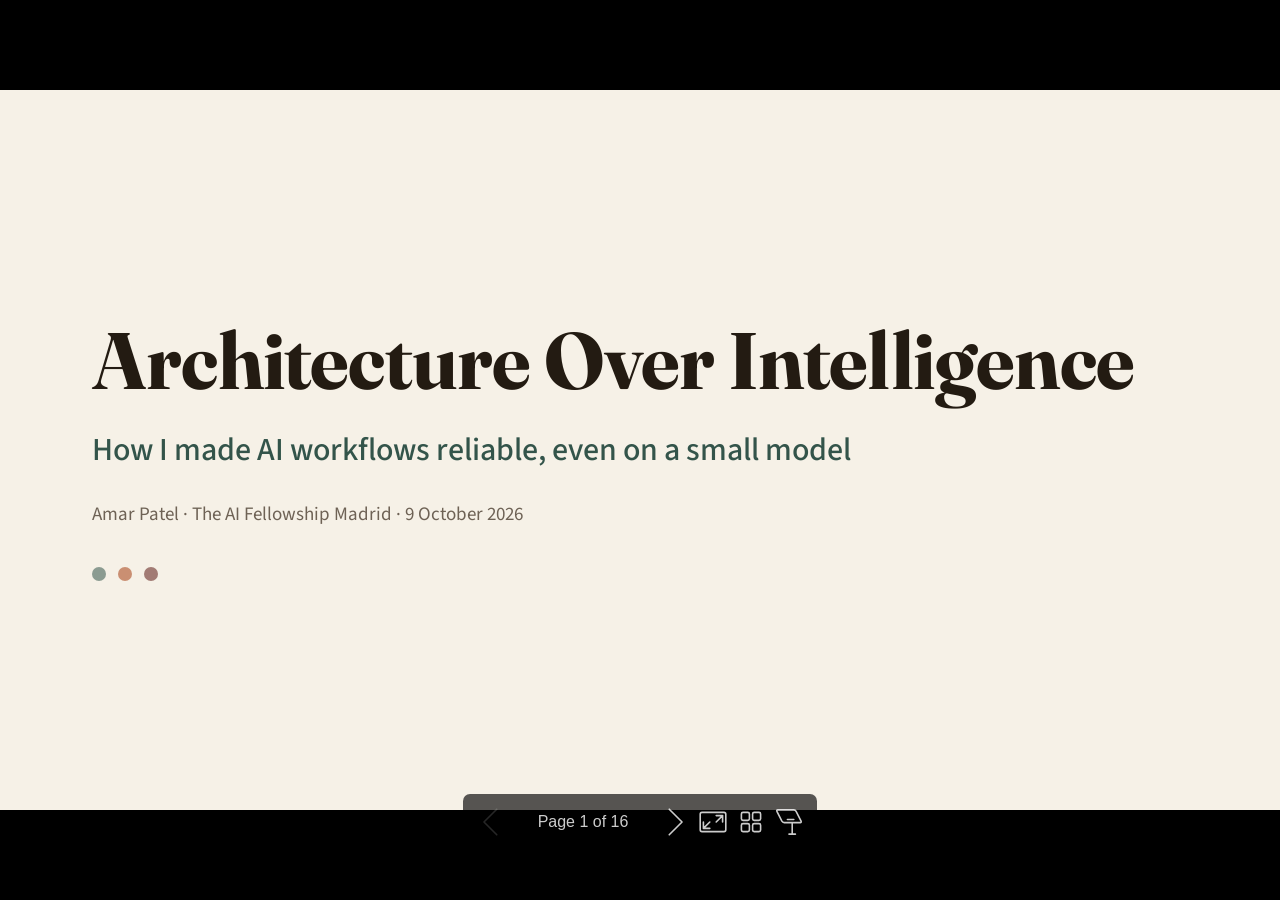
==== architecture-over-intelligence/index.html @ d41e6ba5 "Rebuild with --html: restore QR code and inline HTML on all slides" ====
<!DOCTYPE html><html lang="en"><head><title>Architecture Over Intelligence</title><meta property="og:title" content="Architecture Over Intelligence"><meta charset="UTF-8"><meta name="viewport" content="width=device-width,height=device-height,initial-scale=1.0"><meta name="apple-mobile-web-app-capable" content="yes"><meta http-equiv="X-UA-Compatible" content="ie=edge"><meta property="og:type" content="website"><meta name="twitter:card" content="summary"><style>@media screen{body[data-bespoke-view=""] .bespoke-marp-parent>.bespoke-marp-osc>button,body[data-bespoke-view=next] .bespoke-marp-parent>.bespoke-marp-osc>button,body[data-bespoke-view=overview] button.bespoke-marp-overview-close,body[data-bespoke-view=presenter] .bespoke-marp-presenter-container .bespoke-marp-presenter-info-container .bespoke-marp-presenter-info-page-area .bespoke-marp-presenter-info-page,body[data-bespoke-view=presenter] .bespoke-marp-presenter-container .bespoke-marp-presenter-info-container button,body[data-bespoke-view=presenter] .bespoke-marp-presenter-container .bespoke-marp-presenter-note-container button{appearance:none;background-color:initial;border:0;color:inherit;cursor:pointer;font-size:inherit;opacity:.8;outline:none;padding:0;transition:opacity .2s linear;-webkit-tap-highlight-color:transparent}body[data-bespoke-view=""] .bespoke-marp-parent>.bespoke-marp-osc>button:disabled,body[data-bespoke-view=next] .bespoke-marp-parent>.bespoke-marp-osc>button:disabled,body[data-bespoke-view=overview] button.bespoke-marp-overview-close:disabled,body[data-bespoke-view=presenter] .bespoke-marp-presenter-container .bespoke-marp-presenter-info-container .bespoke-marp-presenter-info-page-area .bespoke-marp-presenter-info-page:disabled,body[data-bespoke-view=presenter] .bespoke-marp-presenter-container .bespoke-marp-presenter-info-container button:disabled,body[data-bespoke-view=presenter] .bespoke-marp-presenter-container .bespoke-marp-presenter-note-container button:disabled{cursor:not-allowed;opacity:.15!important}body[data-bespoke-view=""] .bespoke-marp-parent>.bespoke-marp-osc>button:hover,body[data-bespoke-view=next] .bespoke-marp-parent>.bespoke-marp-osc>button:hover,body[data-bespoke-view=overview] button.bespoke-marp-overview-close:hover,body[data-bespoke-view=presenter] .bespoke-marp-presenter-container .bespoke-marp-presenter-info-container .bespoke-marp-presenter-info-page-area .bespoke-marp-presenter-info-page:hover,body[data-bespoke-view=presenter] .bespoke-marp-presenter-container .bespoke-marp-presenter-info-container button:hover,body[data-bespoke-view=presenter] .bespoke-marp-presenter-container .bespoke-marp-presenter-note-container button:hover{opacity:1}body[data-bespoke-view=""] .bespoke-marp-parent>.bespoke-marp-osc>button:hover:active,body[data-bespoke-view=next] .bespoke-marp-parent>.bespoke-marp-osc>button:hover:active,body[data-bespoke-view=overview] button.bespoke-marp-overview-close:hover:active,body[data-bespoke-view=presenter] .bespoke-marp-presenter-container .bespoke-marp-presenter-info-container .bespoke-marp-presenter-info-page-area .bespoke-marp-presenter-info-page:hover:active,body[data-bespoke-view=presenter] .bespoke-marp-presenter-container .bespoke-marp-presenter-info-container button:hover:active,body[data-bespoke-view=presenter] .bespoke-marp-presenter-container .bespoke-marp-presenter-note-container button:hover:active{opacity:.6}body[data-bespoke-view=""] .bespoke-marp-parent>.bespoke-marp-osc>button:hover:not(:disabled),body[data-bespoke-view=next] .bespoke-marp-parent>.bespoke-marp-osc>button:hover:not(:disabled),body[data-bespoke-view=overview] button.bespoke-marp-overview-close:hover:not(:disabled),body[data-bespoke-view=presenter] .bespoke-marp-presenter-container .bespoke-marp-presenter-info-container .bespoke-marp-presenter-info-page-area .bespoke-marp-presenter-info-page:hover:not(:disabled),body[data-bespoke-view=presenter] .bespoke-marp-presenter-container .bespoke-marp-presenter-info-container button:hover:not(:disabled),body[data-bespoke-view=presenter] .bespoke-marp-presenter-container .bespoke-marp-presenter-note-container button:hover:not(:disabled){transition:none}body[data-bespoke-view=""] .bespoke-marp-parent>.bespoke-marp-osc>button[data-bespoke-marp-osc=prev],body[data-bespoke-view=next] .bespoke-marp-parent>.bespoke-marp-osc>button[data-bespoke-marp-osc=prev],body[data-bespoke-view=presenter] .bespoke-marp-presenter-container .bespoke-marp-presenter-info-container button.bespoke-marp-presenter-info-page-prev{background:#0000 url("[data-uri]") no-repeat 50%;background-size:contain;overflow:hidden;text-indent:100%;white-space:nowrap}body[data-bespoke-view=""] .bespoke-marp-parent>.bespoke-marp-osc>button[data-bespoke-marp-osc=next],body[data-bespoke-view=next] .bespoke-marp-parent>.bespoke-marp-osc>button[data-bespoke-marp-osc=next],body[data-bespoke-view=presenter] .bespoke-marp-presenter-container .bespoke-marp-presenter-info-container button.bespoke-marp-presenter-info-page-next{background:#0000 url("[data-uri]") no-repeat 50%;background-size:contain;overflow:hidden;text-indent:100%;white-space:nowrap}:is(body[data-bespoke-view=""],body[data-bespoke-view=next]) .bespoke-marp-parent>.bespoke-marp-osc>button[data-bespoke-marp-osc=fullscreen]{background:#0000 url("[data-uri]") no-repeat 50%;background-size:contain;overflow:hidden;text-indent:100%;white-space:nowrap}:is(body[data-bespoke-view=""],body[data-bespoke-view=next]) .bespoke-marp-parent>.bespoke-marp-osc>button.exit[data-bespoke-marp-osc=fullscreen]{background-image:url("[data-uri]")}:is(body[data-bespoke-view=""],body[data-bespoke-view=next]) .bespoke-marp-parent>.bespoke-marp-osc>button[data-bespoke-marp-osc=presenter]{background:#0000 url("[data-uri]") no-repeat 50%;background-size:contain;overflow:hidden;text-indent:100%;white-space:nowrap}body[data-bespoke-view=overview] button.bespoke-marp-overview-close,body[data-bespoke-view=presenter] .bespoke-marp-presenter-container .bespoke-marp-presenter-note-container button.bespoke-marp-presenter-note-bigger{background:#0000 url("[data-uri]") no-repeat 50%;background-size:contain;overflow:hidden;text-indent:100%;white-space:nowrap}body[data-bespoke-view=presenter] .bespoke-marp-presenter-container .bespoke-marp-presenter-note-container button.bespoke-marp-presenter-note-smaller{background:#0000 url("[data-uri]") no-repeat 50%;background-size:contain;overflow:hidden;text-indent:100%;white-space:nowrap}:is(body[data-bespoke-view=""],body[data-bespoke-view=next]) .bespoke-marp-parent>.bespoke-marp-osc>button[data-bespoke-marp-osc=overview]{background:#0000 url("[data-uri]") no-repeat 50%;background-size:contain;overflow:hidden;text-indent:100%;white-space:nowrap}}@keyframes __bespoke_marp_transition_reduced_outgoing__{0%{opacity:1}to{opacity:0}}@keyframes __bespoke_marp_transition_reduced_incoming__{0%{mix-blend-mode:plus-lighter;opacity:0}to{mix-blend-mode:plus-lighter;opacity:1}}.bespoke-marp-note,.bespoke-marp-osc,.bespoke-progress-parent{display:none;transition:none}@media screen{::view-transition-group(*){animation-duration:var(--marp-bespoke-transition-animation-duration,.5s);animation-timing-function:ease}::view-transition-new(*),::view-transition-old(*){animation-delay:0s;animation-direction:var(--marp-bespoke-transition-animation-direction,normal);animation-duration:var(--marp-bespoke-transition-animation-duration,.5s);animation-fill-mode:both;animation-name:var(--marp-bespoke-transition-animation-name,var(--marp-bespoke-transition-animation-name-fallback,__bespoke_marp_transition_no_animation__));mix-blend-mode:normal}::view-transition-old(*){--marp-bespoke-transition-animation-name-fallback:__bespoke_marp_transition_reduced_outgoing__;animation-timing-function:ease}::view-transition-new(*){--marp-bespoke-transition-animation-name-fallback:__bespoke_marp_transition_reduced_incoming__;animation-timing-function:ease}::view-transition-new(root),::view-transition-old(root){animation-timing-function:linear}::view-transition-new(__bespoke_marp_transition_osc__),::view-transition-old(__bespoke_marp_transition_osc__){animation-duration:0s!important;animation-name:__bespoke_marp_transition_osc__!important}::view-transition-new(__bespoke_marp_transition_osc__){opacity:0!important}.bespoke-marp-transition-warming-up::view-transition-group(*),.bespoke-marp-transition-warming-up::view-transition-new(*),.bespoke-marp-transition-warming-up::view-transition-old(*){animation-play-state:paused!important}body,html{height:100%;margin:0}body{background:#000;overflow:hidden}svg.bespoke-marp-slide{content-visibility:hidden;interactivity:inert;opacity:0;pointer-events:none;z-index:-1}svg.bespoke-marp-slide:not(.bespoke-marp-active) *{view-transition-name:none!important}svg.bespoke-marp-slide.bespoke-marp-active{content-visibility:visible;interactivity:auto;opacity:1;pointer-events:auto;z-index:0}svg.bespoke-marp-slide.bespoke-marp-active.bespoke-marp-active-ready *{animation-name:__bespoke_marp__!important}@supports not (content-visibility:hidden){svg.bespoke-marp-slide[data-bespoke-marp-load=hideable]{display:none}svg.bespoke-marp-slide[data-bespoke-marp-load=hideable].bespoke-marp-active{display:block}}}@media screen and (prefers-reduced-motion:reduce){svg.bespoke-marp-slide *{view-transition-name:none!important}}@media screen{[data-bespoke-marp-fragment=inactive]{visibility:hidden}:is(body[data-bespoke-view=""],body[data-bespoke-view=next]) .bespoke-marp-parent{inset:0;position:absolute}:is(body[data-bespoke-view=""],body[data-bespoke-view=next]) .bespoke-marp-parent>.bespoke-marp-osc{background:#000000a6;border-radius:7px;bottom:50px;color:#fff;contain:paint;display:block;font-family:Helvetica,Arial,sans-serif;font-size:16px;left:50%;line-height:0;opacity:1;padding:12px;position:absolute;touch-action:manipulation;transform:translateX(-50%);transition:opacity .2s linear;-webkit-user-select:none;user-select:none;view-transition-name:__bespoke_marp_transition_osc__;white-space:nowrap;will-change:transform;z-index:1}:is(body[data-bespoke-view=""],body[data-bespoke-view=next]) .bespoke-marp-parent>.bespoke-marp-osc>:where(*){margin-left:6px}:is(body[data-bespoke-view=""],body[data-bespoke-view=next]) .bespoke-marp-parent>.bespoke-marp-osc>:where(*):where(:first-child){margin-left:0}:is(body[data-bespoke-view=""],body[data-bespoke-view=next]) .bespoke-marp-parent>.bespoke-marp-osc>span{opacity:.8}:is(body[data-bespoke-view=""],body[data-bespoke-view=next]) .bespoke-marp-parent>.bespoke-marp-osc>span[data-bespoke-marp-osc=page]{display:inline-block;min-width:140px;text-align:center}:is(body[data-bespoke-view=""],body[data-bespoke-view=next]) .bespoke-marp-parent>.bespoke-marp-osc>button[data-bespoke-marp-osc=fullscreen],:is(body[data-bespoke-view=""],body[data-bespoke-view=next]) .bespoke-marp-parent>.bespoke-marp-osc>button[data-bespoke-marp-osc=next],:is(body[data-bespoke-view=""],body[data-bespoke-view=next]) .bespoke-marp-parent>.bespoke-marp-osc>button[data-bespoke-marp-osc=overview],:is(body[data-bespoke-view=""],body[data-bespoke-view=next]) .bespoke-marp-parent>.bespoke-marp-osc>button[data-bespoke-marp-osc=presenter],:is(body[data-bespoke-view=""],body[data-bespoke-view=next]) .bespoke-marp-parent>.bespoke-marp-osc>button[data-bespoke-marp-osc=prev]{height:32px;line-height:32px;width:32px}:is(body[data-bespoke-view=""],body[data-bespoke-view=next]) .bespoke-marp-parent.bespoke-marp-inactive{cursor:none}:is(body[data-bespoke-view=""],body[data-bespoke-view=next]) .bespoke-marp-parent.bespoke-marp-inactive>.bespoke-marp-osc{opacity:0;pointer-events:none}:is(body[data-bespoke-view=""],body[data-bespoke-view=next]) svg.bespoke-marp-slide{height:100%;left:0;position:absolute;top:0;width:100%}body[data-bespoke-view=""] .bespoke-progress-parent{background:#222;display:flex;height:5px;width:100%}body[data-bespoke-view=""] .bespoke-progress-parent+:where(.bespoke-marp-parent){top:5px}body[data-bespoke-view=""] .bespoke-progress-parent .bespoke-progress-bar{background:#0288d1;flex:0 0 0;transition:flex-basis .2s cubic-bezier(0,1,1,1)}body[data-bespoke-view=next]{background:#0000}body[data-bespoke-view=presenter]{background:#161616}body[data-bespoke-view=presenter] .bespoke-marp-presenter-container{display:grid;font-family:Helvetica,Arial,sans-serif;grid-template:"current dragbar next" minmax(140px,1fr) "current dragbar note" 2fr "info    dragbar note" 3em;grid-template-columns:minmax(3px,var(--bespoke-marp-presenter-split-ratio,66%)) 0 minmax(3px,1fr);height:100%;left:0;position:absolute;top:0;width:100%}body[data-bespoke-view=presenter] .bespoke-marp-presenter-container :where(.bespoke-marp-parent){grid-area:current;overflow:hidden;position:relative}body[data-bespoke-view=presenter] .bespoke-marp-presenter-container :where(.bespoke-marp-parent) :where(svg.bespoke-marp-slide){height:calc(100% - 40px);left:20px;pointer-events:none;position:absolute;top:20px;-webkit-user-select:none;user-select:none;width:calc(100% - 40px)}body[data-bespoke-view=presenter] .bespoke-marp-presenter-container :where(.bespoke-marp-parent) :where(svg.bespoke-marp-slide).bespoke-marp-active{filter:drop-shadow(0 3px 10px rgba(0,0,0,.5))}body[data-bespoke-view=presenter] .bespoke-marp-presenter-container .bespoke-marp-presenter-dragbar-container{background:#0288d1;cursor:col-resize;grid-area:dragbar;margin-left:-3px;opacity:0;position:relative;transition:opacity .4s linear .1s;width:6px;z-index:10}body[data-bespoke-view=presenter] .bespoke-marp-presenter-container .bespoke-marp-presenter-dragbar-container:hover{opacity:1}body[data-bespoke-view=presenter] .bespoke-marp-presenter-container .bespoke-marp-presenter-dragbar-container.active{opacity:1;transition-delay:0s}body[data-bespoke-view=presenter] .bespoke-marp-presenter-container .bespoke-marp-presenter-next-container{background:#222;cursor:pointer;display:none;grid-area:next;overflow:hidden;position:relative}body[data-bespoke-view=presenter] .bespoke-marp-presenter-container .bespoke-marp-presenter-next-container.active{display:block}body[data-bespoke-view=presenter] .bespoke-marp-presenter-container .bespoke-marp-presenter-next-container iframe.bespoke-marp-presenter-next{background:#0000;border:0;display:block;filter:drop-shadow(0 3px 10px rgba(0,0,0,.5));height:calc(100% - 40px);left:20px;pointer-events:none;position:absolute;interactivity:inert;top:20px;-webkit-user-select:none;user-select:none;width:calc(100% - 40px)}body[data-bespoke-view=presenter] .bespoke-marp-presenter-container .bespoke-marp-presenter-note-container{background:#222;color:#eee;grid-area:note;position:relative;z-index:1}body[data-bespoke-view=presenter] .bespoke-marp-presenter-container .bespoke-marp-presenter-note-container button{height:1.5em;line-height:1.5em;width:1.5em}body[data-bespoke-view=presenter] .bespoke-marp-presenter-container .bespoke-marp-presenter-note-container .bespoke-marp-presenter-note-wrapper{display:block;inset:0;position:absolute}body[data-bespoke-view=presenter] .bespoke-marp-presenter-container .bespoke-marp-presenter-note-container .bespoke-marp-presenter-note-buttons{background:#000000a6;border-radius:4px;bottom:0;display:flex;gap:4px;margin:12px;opacity:0;padding:6px;pointer-events:none;position:absolute;right:0;transition:opacity .2s linear}body[data-bespoke-view=presenter] .bespoke-marp-presenter-container .bespoke-marp-presenter-note-container .bespoke-marp-presenter-note-buttons:focus-within,body[data-bespoke-view=presenter] .bespoke-marp-presenter-container .bespoke-marp-presenter-note-container .bespoke-marp-presenter-note-wrapper:focus-within+.bespoke-marp-presenter-note-buttons,body[data-bespoke-view=presenter] .bespoke-marp-presenter-container .bespoke-marp-presenter-note-container:hover .bespoke-marp-presenter-note-buttons{opacity:1;pointer-events:auto}body[data-bespoke-view=presenter] .bespoke-marp-presenter-container .bespoke-marp-presenter-note-container .bespoke-marp-note{box-sizing:border-box;font-size:calc(1.1em*var(--bespoke-marp-note-font-scale, 1));height:calc(100% - 40px);margin:20px;overflow:auto;padding-right:3px;white-space:pre-wrap;width:calc(100% - 40px);word-wrap:break-word;scrollbar-color:#eeeeee80 #0000;scrollbar-width:thin}body[data-bespoke-view=presenter] .bespoke-marp-presenter-container .bespoke-marp-presenter-note-container .bespoke-marp-note::-webkit-scrollbar{width:6px}body[data-bespoke-view=presenter] .bespoke-marp-presenter-container .bespoke-marp-presenter-note-container .bespoke-marp-note::-webkit-scrollbar-track{background:#0000}body[data-bespoke-view=presenter] .bespoke-marp-presenter-container .bespoke-marp-presenter-note-container .bespoke-marp-note::-webkit-scrollbar-thumb{background:#eeeeee80;border-radius:6px}body[data-bespoke-view=presenter] .bespoke-marp-presenter-container .bespoke-marp-presenter-note-container .bespoke-marp-note:empty{pointer-events:none}body[data-bespoke-view=presenter] .bespoke-marp-presenter-container .bespoke-marp-presenter-note-container .bespoke-marp-note.active{display:block}body[data-bespoke-view=presenter] .bespoke-marp-presenter-container .bespoke-marp-presenter-note-container .bespoke-marp-note p:first-child{margin-top:0}body[data-bespoke-view=presenter] .bespoke-marp-presenter-container .bespoke-marp-presenter-note-container .bespoke-marp-note p:last-child{margin-bottom:0}body[data-bespoke-view=presenter] .bespoke-marp-presenter-container .bespoke-marp-presenter-info-container{align-items:center;box-sizing:border-box;color:#eee;display:flex;flex-wrap:nowrap;grid-area:info;justify-content:center;overflow:hidden;padding:0 10px}body[data-bespoke-view=presenter] .bespoke-marp-presenter-container .bespoke-marp-presenter-info-container :is(.bespoke-marp-presenter-info-page-area,.bespoke-marp-presenter-info-time,.bespoke-marp-presenter-info-timer){box-sizing:border-box;display:block;padding:0 10px;white-space:nowrap;width:100%}body[data-bespoke-view=presenter] .bespoke-marp-presenter-container .bespoke-marp-presenter-info-container button{height:1.5em;line-height:1.5em;width:1.5em}body[data-bespoke-view=presenter] .bespoke-marp-presenter-container .bespoke-marp-presenter-info-container .bespoke-marp-presenter-info-page-area{order:2;text-align:center}body[data-bespoke-view=presenter] .bespoke-marp-presenter-container .bespoke-marp-presenter-info-container .bespoke-marp-presenter-info-page-area .bespoke-marp-presenter-info-page{display:inline-block;min-width:120px;text-align:center}body[data-bespoke-view=presenter] .bespoke-marp-presenter-container .bespoke-marp-presenter-info-container .bespoke-marp-presenter-info-time{color:#999;order:1;text-align:left}body[data-bespoke-view=presenter] .bespoke-marp-presenter-container .bespoke-marp-presenter-info-container .bespoke-marp-presenter-info-timer{color:#999;order:3;text-align:right}body[data-bespoke-view=presenter] .bespoke-marp-presenter-container .bespoke-marp-presenter-info-container .bespoke-marp-presenter-info-timer:hover{cursor:pointer}body[data-bespoke-view=overview]{background:#161616;overflow:auto}body[data-bespoke-view=overview] [data-bespoke-marp-fragment=inactive]{visibility:visible}body[data-bespoke-view=overview] .bespoke-marp-overview-header{backdrop-filter:blur(4px);background:#222222d9;box-shadow:0 3px 10px #00000080;box-sizing:border-box;display:flex;height:48px;inset:0 0 auto;justify-content:flex-end;padding:10px;position:fixed;z-index:1}body[data-bespoke-view=overview] button.bespoke-marp-overview-close{height:28px;line-height:28px;transform:rotate(45deg);width:28px}body[data-bespoke-view=overview] .bespoke-marp-parent{display:grid;gap:40px;grid-template-columns:repeat(auto-fit,minmax(0,240px));justify-content:space-around;padding:30px}body[data-bespoke-view=overview] .bespoke-marp-parent svg.bespoke-marp-slide{--bov-selected:#0000;--bov-focus:#161616;--bov-focus-outline:#0000;background-image:conic-gradient(#161616 0 0),conic-gradient(var(--bov-focus) 0 0),conic-gradient(var(--bov-focus-outline) 0 0),conic-gradient(var(--bov-selected) 0 0);background-position:5px 5px,3px 3px,2px 2px,0 0;background-repeat:no-repeat;background-size:calc(100% - 10px) calc(100% - 10px),calc(100% - 6px) calc(100% - 6px),calc(100% - 4px) calc(100% - 4px),100% 100%;content-visibility:visible;cursor:pointer;filter:drop-shadow(0 3px 10px rgba(0,0,0,.5));margin:-6px;padding:6px;interactivity:auto;opacity:1;outline:0;pointer-events:auto;scroll-margin-block:30px;width:100%;z-index:0}body[data-bespoke-view=overview] .bespoke-marp-parent svg.bespoke-marp-slide *,body[data-bespoke-view=overview] .bespoke-marp-parent svg.bespoke-marp-slide.bespoke-marp-active *{pointer-events:none;interactivity:inert}body[data-bespoke-view=overview] .bespoke-marp-parent :is(svg.bespoke-marp-slide:active,svg.bespoke-marp-slide:focus-visible,svg.bespoke-marp-slide:hover){--bov-focus-outline:#161616}body[data-bespoke-view=overview] .bespoke-marp-parent svg.bespoke-marp-slide:focus-visible,body[data-bespoke-view=overview] .bespoke-marp-parent svg.bespoke-marp-slide:hover{--bov-focus:#999}body[data-bespoke-view=overview] .bespoke-marp-parent svg.bespoke-marp-slide:active{--bov-focus:#eee}body[data-bespoke-view=overview] .bespoke-marp-parent svg.bespoke-marp-slide.bespoke-marp-active{--bov-selected:#0288d1}body[data-bespoke-view=overview]:has(.bespoke-marp-overview-header) .bespoke-marp-parent{padding-top:78px}body[data-bespoke-view=overview]:has(.bespoke-marp-overview-header) .bespoke-marp-parent svg.bespoke-marp-slide{scroll-margin-top:78px}.bespoke-marp-overview{background:#000000a6;inset:0;opacity:0;pointer-events:none;position:fixed;transition:opacity .1s ease;z-index:10}.bespoke-marp-overview iframe{background:#222;border:0;display:block;height:100%;left:0;position:absolute;top:0;width:100%}.bespoke-marp-overview[data-open="1"]{opacity:1;pointer-events:auto}}@media print{.bespoke-marp-overview,.bespoke-marp-presenter-info-container,.bespoke-marp-presenter-next-container,.bespoke-marp-presenter-note-container{display:none}}</style><style>@import url('https://fonts.googleapis.com/css2?family=Fraunces:opsz,wght@9..144,400;9..144,500;9..144,600;9..144,700&family=Source+Sans+3:wght@400;500;600;700&family=IBM+Plex+Mono:wght@400;500;600&display=swap');div#\:\$p > svg > foreignObject > section{width:1280px;height:720px;box-sizing:border-box;overflow:hidden;position:relative;scroll-snap-align:center center;-webkit-text-size-adjust:100%;text-size-adjust:100%}div#\:\$p > svg > foreignObject > section::after{bottom:0;content:attr(data-marpit-pagination);padding:inherit;pointer-events:none;position:absolute;right:0}div#\:\$p > svg > foreignObject > section:not([data-marpit-pagination])::after{display:none}div#\:\$p > svg > foreignObject > section :where(:is(h1, marp-h1)){font-size:2em;margin-block:0.67em}div#\:\$p > svg > foreignObject > section section:where(:is(h1, marp-h1)){--marpit-root-font-size: 2em}div#\:\$p > svg > foreignObject > section video::-webkit-media-controls{will-change:transform}@page {size:1280px 720px;margin:0}@media print{html, body{background-color:#fff;margin:0;page-break-inside:avoid;break-inside:avoid-page}div#\:\$p > svg > foreignObject > section{page-break-before:always;break-before:page}div#\:\$p > svg > foreignObject > section, div#\:\$p > svg > foreignObject > section *{-webkit-print-color-adjust:exact!important;animation-delay:0s!important;animation-duration:0s!important;color-adjust:exact!important;print-color-adjust:exact!important;transition:none!important}div#\:\$p > svg[data-marpit-svg]{display:block;height:100vh;width:100vw}}div#\:\$p > svg > foreignObject > :where(section){container-type:size}div#\:\$p > svg > foreignObject > section img[data-marp-twemoji]{background:transparent;height:1em;margin:0 .05em 0 .1em;vertical-align:-.1em;width:1em}div#\:\$p > svg > foreignObject > :where(section):not([\20 root]){--paper:     #F6F1E7;--paper2:    #EFE8D8;--ink:       #231B12;--muted:     #6E6255;--accent:    #A63E12;--accentH:   #F28D54;--structure: #33544A;--structureH: #6FA394;--blocked:   #5C1A16;--hairline:  #E4DAC6;--display: 'Fraunces', 'Iowan Old Style', Georgia, serif;--sans: 'Source Sans 3', -apple-system, 'Segoe UI', sans-serif;--mono: 'IBM Plex Mono', ui-monospace, 'SF Mono', monospace;}div#\:\$p > svg > foreignObject > section{--color-background: var(--paper);--color-foreground: var(--ink);background:var(--paper);color:var(--ink);font-family:var(--sans);font-size:27px;line-height:1.42;padding:70px 92px;position:relative;display:flex;flex-direction:column;justify-content:flex-start;text-align:left}div#\:\$p > svg > foreignObject > section{--marpit-root-font-size: 27px}div#\:\$p > svg > foreignObject > section :is(h1, marp-h1), div#\:\$p > svg > foreignObject > section :is(h2, marp-h2), div#\:\$p > svg > foreignObject > section :is(h3, marp-h3){font-family:var(--display);font-weight:600;letter-spacing:-0.01em;line-height:1.06;color:var(--ink);margin:0 0 0.4em 0}div#\:\$p > svg > foreignObject > section :is(h1, marp-h1){font-size:54px}div#\:\$p > svg > foreignObject > section :is(h2, marp-h2){font-size:42px;color:var(--structure)}div#\:\$p > svg > foreignObject > section :is(h3, marp-h3){font-size:30px;color:var(--ink)}div#\:\$p > svg > foreignObject > section strong{color:var(--accent);font-weight:700}div#\:\$p > svg > foreignObject > section :is(h1, marp-h1) strong, div#\:\$p > svg > foreignObject > section :is(h2, marp-h2) strong{color:var(--accent)}div#\:\$p > svg > foreignObject > section :is(h1, marp-h1)::after{content:'';display:block;width:2.2em;height:5px;margin-top:0.3em;background:var(--accent);border-radius:2px}div#\:\$p > svg > foreignObject > section.lead :is(h1, marp-h1)::after{display:none}div#\:\$p > svg > foreignObject > section p, div#\:\$p > svg > foreignObject > section ul, div#\:\$p > svg > foreignObject > section ol, div#\:\$p > svg > foreignObject > section table, div#\:\$p > svg > foreignObject > section :is(pre, marp-pre){margin:0 0 0.85em 0}div#\:\$p > svg > foreignObject > section li{margin:0.28em 0}div#\:\$p > svg > foreignObject > section li::marker{color:var(--accent)}div#\:\$p > svg > foreignObject > section a{color:var(--accent)}div#\:\$p > svg > foreignObject > section code{font-family:var(--mono);font-size:0.9em;background:#EFE6D3;color:var(--ink);padding:0.05em 0.3em;border-radius:4px}div#\:\$p > svg > foreignObject > section :is(pre, marp-pre){background:#1E1710;color:#F1E7D3;font-family:var(--mono);font-size:0.8em;line-height:1.5;padding:22px 26px;border-radius:10px;overflow:hidden}div#\:\$p > svg > foreignObject > section :is(pre, marp-pre) code{background:none;color:inherit;padding:0;font-size:inherit}div#\:\$p > svg > foreignObject > section table{width:100%;border-collapse:collapse;font-size:0.82em;margin-bottom:1.1em}div#\:\$p > svg > foreignObject > section th{text-align:left;font-weight:600;color:var(--structure);border-bottom:2px solid var(--ink);padding:0.4em 0.6em 0.4em 0}div#\:\$p > svg > foreignObject > section td{border-bottom:1px solid var(--hairline);padding:0.42em 0.6em 0.42em 0;vertical-align:top}div#\:\$p > svg > foreignObject > section.lead{justify-content:center}div#\:\$p > svg > foreignObject > section.lead :is(h1, marp-h1){font-size:80px;font-weight:700;line-height:1.0;margin-bottom:0.35em}div#\:\$p > svg > foreignObject > section.lead .subtitle{font-size:32px;color:var(--structure);font-weight:500;margin-bottom:0.9em}div#\:\$p > svg > foreignObject > section.lead div#\:\$p > svg > foreignObject > section section.subtitle{--marpit-root-font-size: 32px}div#\:\$p > svg > foreignObject > section.lead .author{font-family:var(--sans);font-size:19px;color:var(--muted)}div#\:\$p > svg > foreignObject > section.lead div#\:\$p > svg > foreignObject > section section.author{--marpit-root-font-size: 19px}div#\:\$p > svg > foreignObject > section .lead-motif{display:flex;gap:12px;margin-top:1.4em}div#\:\$p > svg > foreignObject > section .lead-motif :is(span, marp-span){width:14px;height:14px;border-radius:50%;display:inline-block;opacity:0.55}div#\:\$p > svg > foreignObject > section .lead-motif .a{background:var(--structure)}div#\:\$p > svg > foreignObject > section .lead-motif .b{background:var(--accent)}div#\:\$p > svg > foreignObject > section .lead-motif .c{background:var(--blocked)}div#\:\$p > svg > foreignObject > section.close{background:var(--ink);color:var(--paper)}div#\:\$p > svg > foreignObject > section.close :is(h1, marp-h1), div#\:\$p > svg > foreignObject > section.close :is(h2, marp-h2){color:var(--paper)}div#\:\$p > svg > foreignObject > section.close :is(h1, marp-h1)::after{background:var(--accentH)}div#\:\$p > svg > foreignObject > section.close strong, div#\:\$p > svg > foreignObject > section.close a{color:var(--accentH)}div#\:\$p > svg > foreignObject > section.close code{background:#2F271D;color:#F1E7D3}div#\:\$p > svg > foreignObject > section.close :is(pre, marp-pre){background:#0F0C08}div#\:\$p > svg > foreignObject > section .body{flex:1 1 auto;display:flex;flex-direction:column;justify-content:center;min-height:0}div#\:\$p > svg > foreignObject > section .body > *:first-child{margin-top:0}div#\:\$p > svg > foreignObject > section .body > *:last-child{margin-bottom:0}div#\:\$p > svg > foreignObject > section footer{position:absolute;bottom:28px;left:88px;right:88px;font-family:var(--mono);font-size:15px;color:var(--muted)}div#\:\$p > svg > foreignObject > section.close footer{color:#A79987}div#\:\$p > svg > foreignObject > section.lead footer{display:none}div#\:\$p > svg > foreignObject > section::after{font-family:var(--mono);font-size:15px;line-height:1.42;color:var(--muted);content:attr(data-marpit-pagination);position:absolute;right:88px;bottom:28px;padding:0}div#\:\$p > svg > foreignObject > section::after{--marpit-root-font-size: 15px}div#\:\$p > svg > foreignObject > section .flow{display:flex;align-items:center;flex-wrap:wrap;gap:10px 4px;margin:0.7em 0 0.9em}div#\:\$p > svg > foreignObject > section .flow .step{background:#fff;border:2px solid var(--ink);border-radius:10px;padding:12px 16px;font-family:var(--sans);font-weight:600;font-size:0.62em;color:var(--ink);box-shadow:3px 3px 0 var(--hairline);white-space:nowrap}div#\:\$p > svg > foreignObject > section .flow div#\:\$p > svg > foreignObject > section section.step{--marpit-root-font-size: 0.62em}div#\:\$p > svg > foreignObject > section .flow .step.file{border-style:dashed;background:var(--paper2);font-family:var(--mono);font-weight:500}div#\:\$p > svg > foreignObject > section .flow .arrow{font-family:var(--mono);color:var(--accent);font-size:1.1em;padding:0 2px;flex-shrink:0}div#\:\$p > svg > foreignObject > section .flow div#\:\$p > svg > foreignObject > section section.arrow{--marpit-root-font-size: 1.1em}div#\:\$p > svg > foreignObject > section .flow.chain{flex-wrap:nowrap;gap:4px}div#\:\$p > svg > foreignObject > section .flow.chain .step{font-size:0.56em;padding:10px 11px}div#\:\$p > svg > foreignObject > section .flow.chain div#\:\$p > svg > foreignObject > section section.step{--marpit-root-font-size: 0.56em}div#\:\$p > svg > foreignObject > section .flow.chain .arrow{font-size:0.9em;padding:0}div#\:\$p > svg > foreignObject > section .flow.chain div#\:\$p > svg > foreignObject > section section.arrow{--marpit-root-font-size: 0.9em}div#\:\$p > svg > foreignObject > section .split{display:flex;gap:26px;margin:0.7em 0 0.9em}div#\:\$p > svg > foreignObject > section .split .panel{flex:1;border-radius:14px;padding:20px 24px}div#\:\$p > svg > foreignObject > section .split .demo{background:#ECE7D8;border:2px solid var(--hairline)}div#\:\$p > svg > foreignObject > section .split .prod{background:#F3E1D2;border:2px solid var(--accent)}div#\:\$p > svg > foreignObject > section .split .panel-title{margin:0 0 0.45em 0;font-size:1.05em;font-family:var(--display)}div#\:\$p > svg > foreignObject > section .split div#\:\$p > svg > foreignObject > section section.panel-title{--marpit-root-font-size: 1.05em}div#\:\$p > svg > foreignObject > section .split .demo .panel-title{color:var(--structure)}div#\:\$p > svg > foreignObject > section .split .prod .panel-title{color:var(--accent)}div#\:\$p > svg > foreignObject > section .split ul{margin:0;padding-left:1.05em;font-size:0.8em}div#\:\$p > svg > foreignObject > section .split li{margin:0.32em 0}div#\:\$p > svg > foreignObject > section .split li::marker{color:inherit}div#\:\$p > svg > foreignObject > section .split .demo li::marker{color:var(--structure)}div#\:\$p > svg > foreignObject > section .split .prod li::marker{color:var(--accent)}div#\:\$p > svg > foreignObject > section .statefile{background:#fff;border:2px solid var(--ink);border-radius:12px;overflow:hidden;margin:0.6em 0 0.8em;box-shadow:4px 4px 0 var(--hairline)}div#\:\$p > svg > foreignObject > section .statefile .tab{background:var(--ink);color:var(--paper);font-family:var(--mono);font-size:0.62em;padding:7px 18px;display:flex;justify-content:space-between;align-items:center}div#\:\$p > svg > foreignObject > section .statefile div#\:\$p > svg > foreignObject > section section.tab{--marpit-root-font-size: 0.62em}div#\:\$p > svg > foreignObject > section .statefile .tab .dot{width:9px;height:9px;border-radius:50%;background:var(--accentH);margin-right:8px;display:inline-block}div#\:\$p > svg > foreignObject > section .statefile .fields{padding:6px 22px}div#\:\$p > svg > foreignObject > section .statefile .field{display:flex;justify-content:space-between;gap:20px;padding:8px 0;border-bottom:1px solid var(--hairline);font-family:var(--mono);font-size:0.66em}div#\:\$p > svg > foreignObject > section .statefile div#\:\$p > svg > foreignObject > section section.field{--marpit-root-font-size: 0.66em}div#\:\$p > svg > foreignObject > section .statefile .field:last-child{border-bottom:none}div#\:\$p > svg > foreignObject > section .statefile .key{color:var(--structure);font-weight:600;flex-shrink:0}div#\:\$p > svg > foreignObject > section .statefile .val{color:var(--ink);text-align:right}div#\:\$p > svg > foreignObject > section .statefile .field.active{background:#FBF0DE;margin:0 -22px;padding:8px 22px}div#\:\$p > svg > foreignObject > section .statefile .field.active .val{color:var(--accent);font-weight:700}div#\:\$p > svg > foreignObject > section .statefile .field.aborted .val{color:var(--blocked);font-weight:700}div#\:\$p > svg > foreignObject > section .gates{display:flex;gap:18px;margin:0.7em 0 0.6em}div#\:\$p > svg > foreignObject > section .gates .gate{flex:1;border-radius:14px;padding:18px 18px;border:2px solid var(--ink);background:#fff}div#\:\$p > svg > foreignObject > section .gates .dot{width:30px;height:30px;border-radius:50%;margin-bottom:10px}div#\:\$p > svg > foreignObject > section .gates .auto .dot{background:var(--structure)}div#\:\$p > svg > foreignObject > section .gates .human .dot{background:var(--accent)}div#\:\$p > svg > foreignObject > section .gates .blocked .dot{background:var(--blocked)}div#\:\$p > svg > foreignObject > section .gates .gate-title{font-family:var(--display);font-size:1.05em;margin:0 0 5px}div#\:\$p > svg > foreignObject > section .gates div#\:\$p > svg > foreignObject > section section.gate-title{--marpit-root-font-size: 1.05em}div#\:\$p > svg > foreignObject > section .gates .gate p{font-size:0.62em;margin:0 0 4px;color:var(--muted);line-height:1.35}div#\:\$p > svg > foreignObject > section .gates .gate p:last-child{margin-bottom:0}div#\:\$p > svg > foreignObject > section .gates .gate .when{font-style:italic}div#\:\$p > svg > foreignObject > section .dial{margin:0.9em 0 0.3em;max-width:620px}div#\:\$p > svg > foreignObject > section .dial .track{position:relative;height:10px;border-radius:6px;background:linear-gradient(90deg, var(--accent), var(--structure))}div#\:\$p > svg > foreignObject > section .dial .marker{position:absolute;top:-10px;width:30px;height:30px;border-radius:50%;background:var(--paper);border:3px solid var(--ink);box-shadow:2px 2px 0 var(--hairline);transform:translateX(-50%)}div#\:\$p > svg > foreignObject > section.close .dial .marker{background:var(--ink);border-color:var(--paper);box-shadow:2px 2px 0 rgba(0,0,0,.4)}div#\:\$p > svg > foreignObject > section .dial .labels{display:flex;justify-content:space-between;margin-top:20px;font-family:var(--mono);font-size:0.58em;color:var(--muted);text-transform:uppercase;letter-spacing:0.04em}div#\:\$p > svg > foreignObject > section .dial div#\:\$p > svg > foreignObject > section section.labels{--marpit-root-font-size: 0.58em}div#\:\$p > svg > foreignObject > section.close .dial .labels{color:#A79987}div#\:\$p > svg > foreignObject > section .pipeline{display:flex;flex-wrap:wrap;gap:8px 6px;margin:0.7em 0 0.5em}div#\:\$p > svg > foreignObject > section .pipeline .node{display:flex;align-items:center;gap:7px;border:2px solid var(--ink);border-radius:999px;padding:7px 14px 7px 8px;background:#fff;font-size:0.6em;font-weight:600;white-space:nowrap}div#\:\$p > svg > foreignObject > section .pipeline div#\:\$p > svg > foreignObject > section section.node{--marpit-root-font-size: 0.6em}div#\:\$p > svg > foreignObject > section .pipeline .node .dot{width:12px;height:12px;border-radius:50%;flex-shrink:0}div#\:\$p > svg > foreignObject > section .pipeline .node.human .dot{background:var(--accent)}div#\:\$p > svg > foreignObject > section .pipeline .node.auto .dot{background:var(--structure)}div#\:\$p > svg > foreignObject > section .pipeline .node.optional{border-style:dashed;color:var(--muted)}div#\:\$p > svg > foreignObject > section .pipeline .node.optional .dot{background:var(--hairline);border:1px solid var(--muted)}div#\:\$p > svg > foreignObject > section .pipeline .sep{display:flex;align-items:center;color:var(--muted);font-family:var(--mono);font-size:0.9em}div#\:\$p > svg > foreignObject > section .pipeline div#\:\$p > svg > foreignObject > section section.sep{--marpit-root-font-size: 0.9em}div#\:\$p > svg > foreignObject > section .stats{display:flex;gap:34px;margin-top:16px}div#\:\$p > svg > foreignObject > section .stats .stat .n{font-family:var(--display);font-weight:700;font-size:1.7em;color:var(--accent);line-height:1}div#\:\$p > svg > foreignObject > section .stats .stat div#\:\$p > svg > foreignObject > section section.n{--marpit-root-font-size: 1.7em}div#\:\$p > svg > foreignObject > section .stats .stat .l{font-family:var(--sans);font-size:0.56em;color:var(--muted);text-transform:uppercase;letter-spacing:0.05em;margin-top:3px}div#\:\$p > svg > foreignObject > section .stats .stat div#\:\$p > svg > foreignObject > section section.l{--marpit-root-font-size: 0.56em}div#\:\$p > svg > foreignObject > section .resume{display:flex;align-items:center;margin:2.2em 0 0.4em}div#\:\$p > svg > foreignObject > section .resume .seg{flex:1;height:4px;background:var(--structure);border-radius:2px;position:relative}div#\:\$p > svg > foreignObject > section .resume .gap{width:70px;height:4px;flex-shrink:0;background:repeating-linear-gradient(90deg, var(--muted) 0 6px, transparent 6px 12px)}div#\:\$p > svg > foreignObject > section .resume .file{min-width:78px;padding:0 10px;box-sizing:border-box;height:58px;flex-shrink:0;border:2px solid var(--ink);border-radius:6px;background:#fff;display:flex;align-items:center;justify-content:center;text-align:center;font-family:var(--mono);font-size:0.5em;line-height:1.3;position:relative;z-index:1;box-shadow:3px 3px 0 var(--hairline);margin:0 -2px}div#\:\$p > svg > foreignObject > section .resume div#\:\$p > svg > foreignObject > section section.file{--marpit-root-font-size: 0.5em}div#\:\$p > svg > foreignObject > section .resume [data-label]::before{content:attr(data-label);position:absolute;bottom:calc(100% + 10px);font-family:var(--sans);font-size:17px;line-height:1;color:var(--muted);white-space:nowrap}div#\:\$p > svg > foreignObject > section .resume div#\:\$p > svg > foreignObject > section section[data-label]::before{--marpit-root-font-size: 17px}div#\:\$p > svg > foreignObject > section .resume .file[data-label]::before{left:50%;transform:translateX(-50%)}div#\:\$p > svg > foreignObject > section .resume .seg[data-label]::before{bottom:41px;left:0}div#\:\$p > svg > foreignObject > section .resume .seg.end[data-label]::before{left:auto;right:0}div#\:\$p > svg > foreignObject > section .icon-list{display:flex;flex-direction:column;gap:10px;margin:0.7em 0 0.8em}div#\:\$p > svg > foreignObject > section .icon-list .row{display:flex;align-items:flex-start;gap:14px}div#\:\$p > svg > foreignObject > section .icon-list .badge{flex-shrink:0;width:30px;height:30px;border-radius:50%;background:var(--ink);color:var(--paper);display:flex;align-items:center;justify-content:center;font-size:0.62em}div#\:\$p > svg > foreignObject > section .icon-list div#\:\$p > svg > foreignObject > section section.badge{--marpit-root-font-size: 0.62em}div#\:\$p > svg > foreignObject > section .icon-list .row.win .badge{background:var(--structure)}div#\:\$p > svg > foreignObject > section .icon-list .txt{font-size:0.8em;padding-top:0.1em}div#\:\$p > svg > foreignObject > section .icon-list div#\:\$p > svg > foreignObject > section section.txt{--marpit-root-font-size: 0.8em}div#\:\$p > svg > foreignObject > section .timeline{display:flex;gap:0;margin:0.9em 0 0.6em;position:relative}div#\:\$p > svg > foreignObject > section .timeline::before{content:'';position:absolute;left:8px;right:8px;top:17px;height:2px;background:var(--hairline)}div#\:\$p > svg > foreignObject > section .timeline .point{flex:1;text-align:left;position:relative;padding-top:32px;padding-right:20px}div#\:\$p > svg > foreignObject > section .timeline .point::before{content:'';position:absolute;top:9px;left:0;width:16px;height:16px;border-radius:50%;background:var(--accent);border:2px solid var(--ink)}div#\:\$p > svg > foreignObject > section .timeline .point .pt-title{margin:0 0 4px;font-family:var(--display);font-size:1.05em}div#\:\$p > svg > foreignObject > section .timeline .point div#\:\$p > svg > foreignObject > section section.pt-title{--marpit-root-font-size: 1.05em}div#\:\$p > svg > foreignObject > section .timeline .point p{margin:0;font-size:0.72em;color:var(--muted)}div#\:\$p > svg > foreignObject > section .pullquote{font-family:var(--display);font-style:italic;font-weight:500;font-size:1.3em;color:var(--structure);margin:0.8em 0}div#\:\$p > svg > foreignObject > section section.pullquote{--marpit-root-font-size: 1.3em}div#\:\$p > svg > foreignObject > section .pullquote::before{content:'\201C';color:var(--accent);font-size:1.55em;line-height:1;vertical-align:-0.12em;margin-right:0.12em}div#\:\$p > svg > foreignObject > section section.pullquote::before{--marpit-root-font-size: 1.55em}div#\:\$p > svg > foreignObject > section.close .pullquote{color:var(--paper)}div#\:\$p > svg > foreignObject > section.close .pullquote::before{color:var(--accentH)}div#\:\$p > svg > foreignObject > section .mapping{display:flex;flex-direction:column;gap:9px;margin:0.6em 0 0.8em}div#\:\$p > svg > foreignObject > section .mapping .row{display:grid;grid-template-columns:1fr 34px 1fr;align-items:center;gap:4px}div#\:\$p > svg > foreignObject > section .mapping .left, div#\:\$p > svg > foreignObject > section .mapping .right{border:2px solid var(--hairline);border-radius:8px;padding:8px 14px;font-size:0.68em}div#\:\$p > svg > foreignObject > section .mapping div#\:\$p > svg > foreignObject > section section.left, div#\:\$p > svg > foreignObject > section .mapping div#\:\$p > svg > foreignObject > section section.right{--marpit-root-font-size: 0.68em}div#\:\$p > svg > foreignObject > section .mapping .left{background:#fff}div#\:\$p > svg > foreignObject > section .mapping .right{background:#F3E1D2;border-color:var(--accent)}div#\:\$p > svg > foreignObject > section .mapping .arrow{text-align:center;color:var(--accent);font-family:var(--mono);font-size:1.15em}div#\:\$p > svg > foreignObject > section .mapping div#\:\$p > svg > foreignObject > section section.arrow{--marpit-root-font-size: 1.15em}div#\:\$p > svg > foreignObject > section .rules{display:flex;flex-direction:column;gap:10px;margin:0.6em 0 0.7em}div#\:\$p > svg > foreignObject > section .rules .rule{display:flex;align-items:flex-start;gap:16px}div#\:\$p > svg > foreignObject > section .rules .num{font-family:var(--display);font-weight:700;font-size:1.4em;color:var(--accent);width:1.1em;flex-shrink:0;line-height:1.15}div#\:\$p > svg > foreignObject > section .rules div#\:\$p > svg > foreignObject > section section.num{--marpit-root-font-size: 1.4em}div#\:\$p > svg > foreignObject > section .rules .txt{font-size:0.8em;padding-top:0.14em}div#\:\$p > svg > foreignObject > section .rules div#\:\$p > svg > foreignObject > section section.txt{--marpit-root-font-size: 0.8em}div#\:\$p > svg > foreignObject > section .legend{display:flex;flex-wrap:wrap;gap:22px;margin-top:14px;font-size:0.66em;color:var(--muted);align-items:center}div#\:\$p > svg > foreignObject > section section.legend{--marpit-root-font-size: 0.66em}div#\:\$p > svg > foreignObject > section .legend i{display:inline-block;width:12px;height:12px;border-radius:50%;margin-right:7px}div#\:\$p > svg > foreignObject > section .legend .d-human{background:var(--accent)}div#\:\$p > svg > foreignObject > section .legend .d-auto{background:var(--structure)}div#\:\$p > svg > foreignObject > section .legend .d-opt{background:var(--hairline);border:1px solid var(--muted)}div#\:\$p > svg > foreignObject > section .inshort{margin-top:auto;display:flex;align-items:baseline;gap:14px;border-top:2px solid var(--ink);padding-top:12px;margin-bottom:18px;font-size:0.82em}div#\:\$p > svg > foreignObject > section section.inshort{--marpit-root-font-size: 0.82em}div#\:\$p > svg > foreignObject > section .inshort b{font-family:var(--mono);font-weight:600;font-size:0.62em;text-transform:uppercase;letter-spacing:0.08em;color:var(--paper);background:var(--accent);padding:3px 9px;border-radius:4px;flex-shrink:0}div#\:\$p > svg > foreignObject > section.close .inshort{border-top-color:var(--paper)}div#\:\$p > svg > foreignObject > section .kicker{font-family:var(--mono);font-size:16px;letter-spacing:0.12em;text-transform:uppercase;color:var(--accent);margin-bottom:6px}div#\:\$p > svg > foreignObject > section section.kicker{--marpit-root-font-size: 16px}div#\:\$p > svg > foreignObject > section.close .kicker{color:var(--accentH)}div#\:\$p > svg > foreignObject > section .word{display:inline-flex;gap:10px;align-items:baseline;background:var(--paper2);border:1px dashed var(--muted);border-radius:8px;padding:6px 12px;font-size:0.62em;color:var(--ink)}div#\:\$p > svg > foreignObject > section section.word{--marpit-root-font-size: 0.62em}div#\:\$p > svg > foreignObject > section .word em{font-style:normal;font-family:var(--mono);font-weight:600;color:var(--structure)}div#\:\$p > svg > foreignObject > section .cols{display:grid;grid-template-columns:1fr 1fr;gap:24px;margin:0.4em 0 0.6em}div#\:\$p > svg > foreignObject > section .cols.three{grid-template-columns:1fr 1fr 1fr}div#\:\$p > svg > foreignObject > section .card{background:#fff;border:2px solid var(--ink);border-radius:14px;padding:16px 20px;box-shadow:4px 4px 0 var(--hairline)}div#\:\$p > svg > foreignObject > section .card.bad{border-color:var(--blocked);background:#F6E4DE}div#\:\$p > svg > foreignObject > section .card.good{border-color:var(--structure);background:#E4EEE9}div#\:\$p > svg > foreignObject > section .card.soft{border-color:var(--hairline);background:var(--paper2);box-shadow:none}div#\:\$p > svg > foreignObject > section .card :is(h3, marp-h3){font-size:0.95em;margin-bottom:0.3em}div#\:\$p > svg > foreignObject > section .card .sub{font-family:var(--mono);font-size:0.5em;color:var(--muted);text-transform:uppercase;letter-spacing:0.06em;margin-bottom:6px}div#\:\$p > svg > foreignObject > section .card div#\:\$p > svg > foreignObject > section section.sub{--marpit-root-font-size: 0.5em}div#\:\$p > svg > foreignObject > section .card ul{margin:0;padding-left:1.05em;font-size:0.7em}div#\:\$p > svg > foreignObject > section .card li{margin:0.25em 0}div#\:\$p > svg > foreignObject > section .card p{font-size:0.7em;margin:0.2em 0}div#\:\$p > svg > foreignObject > section .yes, div#\:\$p > svg > foreignObject > section .no, div#\:\$p > svg > foreignObject > section .na{display:inline-flex;align-items:center;justify-content:center;width:30px;height:30px;border-radius:50%;font-weight:700;font-size:0.8em;color:#fff;flex-shrink:0}div#\:\$p > svg > foreignObject > section section.yes, div#\:\$p > svg > foreignObject > section section.no, div#\:\$p > svg > foreignObject > section section.na{--marpit-root-font-size: 0.8em}div#\:\$p > svg > foreignObject > section .yes{background:var(--structure)}div#\:\$p > svg > foreignObject > section .no{background:var(--blocked)}div#\:\$p > svg > foreignObject > section .na{background:var(--hairline);color:var(--muted)}div#\:\$p > svg > foreignObject > section .checks{list-style:none;padding:0;margin:0}div#\:\$p > svg > foreignObject > section .checks li{display:flex;gap:12px;align-items:flex-start;margin:0.35em 0}div#\:\$p > svg > foreignObject > section .checks li::marker{content:none}div#\:\$p > svg > foreignObject > section .checks .t{font-size:0.72em;padding-top:0.12em}div#\:\$p > svg > foreignObject > section .checks div#\:\$p > svg > foreignObject > section section.t{--marpit-root-font-size: 0.72em}div#\:\$p > svg > foreignObject > section .metric{margin:0.2em 0 0.55em}div#\:\$p > svg > foreignObject > section .metric .mlabel{font-weight:700;font-size:0.66em;margin-bottom:6px}div#\:\$p > svg > foreignObject > section .metric div#\:\$p > svg > foreignObject > section section.mlabel{--marpit-root-font-size: 0.66em}div#\:\$p > svg > foreignObject > section .metric .mlabel :is(span, marp-span){font-weight:400;color:var(--muted)}div#\:\$p > svg > foreignObject > section .bars{display:grid;grid-template-columns:110px 1fr;row-gap:5px;column-gap:12px;align-items:center}div#\:\$p > svg > foreignObject > section .bars .when{font-family:var(--mono);font-size:0.5em;color:var(--muted);text-align:right}div#\:\$p > svg > foreignObject > section .bars div#\:\$p > svg > foreignObject > section section.when{--marpit-root-font-size: 0.5em}div#\:\$p > svg > foreignObject > section .bars .bar{height:26px;border-radius:4px;display:flex;align-items:center;padding-left:10px;font-family:var(--mono);font-weight:600;font-size:0.56em;color:#fff;min-width:34px;box-sizing:border-box}div#\:\$p > svg > foreignObject > section .bars div#\:\$p > svg > foreignObject > section section.bar{--marpit-root-font-size: 0.56em}div#\:\$p > svg > foreignObject > section .bars .bar.ink{background:var(--ink)}div#\:\$p > svg > foreignObject > section .bars .bar.red{background:var(--accent)}div#\:\$p > svg > foreignObject > section .bars .bar.green{background:var(--structure)}div#\:\$p > svg > foreignObject > section .bars .bar.zero{background:transparent;color:var(--muted);border:1px dashed var(--muted)}div#\:\$p > svg > foreignObject > section .trio{display:grid;grid-template-columns:1fr 1fr 1fr;gap:22px;margin:0.5em 0 0.4em}div#\:\$p > svg > foreignObject > section .trio .box{border-radius:16px;padding:18px 20px 16px;border:3px solid var(--ink);background:#fff;box-shadow:5px 5px 0 var(--hairline)}div#\:\$p > svg > foreignObject > section .trio .box svg{width:54px;height:54px;display:block;margin-bottom:6px}div#\:\$p > svg > foreignObject > section .trio .who{font-family:var(--display);font-size:1.25em;font-weight:700;line-height:1}div#\:\$p > svg > foreignObject > section .trio div#\:\$p > svg > foreignObject > section section.who{--marpit-root-font-size: 1.25em}div#\:\$p > svg > foreignObject > section .trio .verb{font-family:var(--mono);font-size:0.56em;text-transform:uppercase;letter-spacing:0.08em;margin:6px 0 10px}div#\:\$p > svg > foreignObject > section .trio div#\:\$p > svg > foreignObject > section section.verb{--marpit-root-font-size: 0.56em}div#\:\$p > svg > foreignObject > section .trio .model{border-color:var(--accent)}div#\:\$p > svg > foreignObject > section .trio .model .verb{color:var(--accent)}div#\:\$p > svg > foreignObject > section .trio .scripts{border-color:var(--structure)}div#\:\$p > svg > foreignObject > section .trio .scripts .verb{color:var(--structure)}div#\:\$p > svg > foreignObject > section .trio .files{border-color:var(--ink)}div#\:\$p > svg > foreignObject > section .trio .files .verb{color:var(--ink)}div#\:\$p > svg > foreignObject > section .trio ul{margin:0;padding-left:1em;font-size:0.64em}div#\:\$p > svg > foreignObject > section .trio li{margin:0.2em 0}div#\:\$p > svg > foreignObject > section .sorter{display:grid;grid-template-columns:1fr 1fr;gap:22px}div#\:\$p > svg > foreignObject > section .sorter .col{border-radius:14px;padding:14px 18px}div#\:\$p > svg > foreignObject > section .sorter .col.model{background:#F3E1D2;border:2px solid var(--accent)}div#\:\$p > svg > foreignObject > section .sorter .col.script{background:#E4EEE9;border:2px solid var(--structure)}div#\:\$p > svg > foreignObject > section .sorter .head{font-family:var(--display);font-weight:700;font-size:0.9em;margin-bottom:2px}div#\:\$p > svg > foreignObject > section .sorter div#\:\$p > svg > foreignObject > section section.head{--marpit-root-font-size: 0.9em}div#\:\$p > svg > foreignObject > section .sorter .q{font-size:0.6em;color:var(--muted);margin-bottom:8px;font-style:italic}div#\:\$p > svg > foreignObject > section .sorter div#\:\$p > svg > foreignObject > section section.q{--marpit-root-font-size: 0.6em}div#\:\$p > svg > foreignObject > section .sorter .chips{display:flex;flex-wrap:wrap;gap:7px}div#\:\$p > svg > foreignObject > section .sorter .chip{background:#fff;border:1px solid var(--ink);border-radius:999px;padding:4px 12px;font-size:0.58em;font-weight:600}div#\:\$p > svg > foreignObject > section .sorter div#\:\$p > svg > foreignObject > section section.chip{--marpit-root-font-size: 0.58em}div#\:\$p > svg > foreignObject > section .evidence{display:flex;gap:18px;margin-top:14px}div#\:\$p > svg > foreignObject > section .evidence .fact{flex:1}div#\:\$p > svg > foreignObject > section .evidence .fact::before{content:'';display:block;width:40px;height:5px;border-radius:2px;background:var(--accent);margin-bottom:8px}div#\:\$p > svg > foreignObject > section .evidence .fact .big{font-family:var(--display);font-weight:700;font-size:1.15em;color:var(--accent);line-height:1.05}div#\:\$p > svg > foreignObject > section .evidence .fact div#\:\$p > svg > foreignObject > section section.big{--marpit-root-font-size: 1.15em}div#\:\$p > svg > foreignObject > section .evidence .fact .small{font-size:0.6em;color:var(--ink);margin-top:3px}div#\:\$p > svg > foreignObject > section .evidence .fact div#\:\$p > svg > foreignObject > section section.small{--marpit-root-font-size: 0.6em}div#\:\$p > svg > foreignObject > section .evidence .fact.green::before{background:var(--structure)}div#\:\$p > svg > foreignObject > section .evidence .fact.green .big{color:var(--structure)}div#\:\$p > svg > foreignObject > section .gatecheck{display:grid;grid-template-columns:1fr 44px 0.8fr 44px 1fr;align-items:center;margin:0.4em 0 0.3em}div#\:\$p > svg > foreignObject > section .gatecheck .q{border:2px solid var(--structure);background:#E4EEE9;border-radius:12px;padding:12px 14px;font-size:0.64em}div#\:\$p > svg > foreignObject > section .gatecheck div#\:\$p > svg > foreignObject > section section.q{--marpit-root-font-size: 0.64em}div#\:\$p > svg > foreignObject > section .gatecheck .q b{display:block;font-family:var(--mono);font-size:0.8em;color:var(--structure);text-transform:uppercase;letter-spacing:0.06em}div#\:\$p > svg > foreignObject > section .gatecheck .work{border:3px solid var(--ink);background:#fff;border-radius:12px;padding:16px 12px;text-align:center;font-weight:700;font-size:0.72em}div#\:\$p > svg > foreignObject > section .gatecheck div#\:\$p > svg > foreignObject > section section.work{--marpit-root-font-size: 0.72em}div#\:\$p > svg > foreignObject > section .gatecheck .arr{text-align:center;color:var(--accent);font-family:var(--mono);font-size:1.1em}div#\:\$p > svg > foreignObject > section .gatecheck div#\:\$p > svg > foreignObject > section section.arr{--marpit-root-font-size: 1.1em}div#\:\$p > svg > foreignObject > section .stopline{display:grid;grid-template-columns:1fr 44px 0.8fr 44px 1fr;margin-bottom:0.4em}div#\:\$p > svg > foreignObject > section .stopline .stop{text-align:center;font-family:var(--mono);font-size:0.56em;color:var(--blocked);font-weight:700}div#\:\$p > svg > foreignObject > section .stopline div#\:\$p > svg > foreignObject > section section.stop{--marpit-root-font-size: 0.56em}div#\:\$p > svg > foreignObject > section .stopline .stop :is(span, marp-span){display:inline-block;background:var(--blocked);color:#fff;border-radius:6px;padding:3px 10px;margin-top:4px}div#\:\$p > svg > foreignObject > section .terminal{background:#1E1710;color:#F1E7D3;border-radius:12px;padding:18px 24px;font-family:var(--mono);font-size:0.66em;line-height:1.5;margin:0.3em 0}div#\:\$p > svg > foreignObject > section section.terminal{--marpit-root-font-size: 0.66em}div#\:\$p > svg > foreignObject > section .terminal .who{font-size:0.72em;letter-spacing:0.08em;text-transform:uppercase;color:#A79987;display:block;margin-bottom:2px}div#\:\$p > svg > foreignObject > section .terminal div#\:\$p > svg > foreignObject > section section.who{--marpit-root-font-size: 0.72em}div#\:\$p > svg > foreignObject > section .terminal .gate{color:var(--accentH)}div#\:\$p > svg > foreignObject > section .terminal .model{color:#CFE3DB}div#\:\$p > svg > foreignObject > section .terminal + .terminal{margin-top:10px}div#\:\$p > svg > foreignObject > section .stamp{font-family:var(--mono);font-size:0.5em;color:var(--muted);margin-top:4px}div#\:\$p > svg > foreignObject > section section.stamp{--marpit-root-font-size: 0.5em}div#\:\$p > svg > foreignObject > section .dialog{border:3px solid var(--ink);border-radius:12px;background:#fff;box-shadow:6px 6px 0 var(--hairline);overflow:hidden}div#\:\$p > svg > foreignObject > section .dialog .bar{background:var(--accent);color:#fff;font-family:var(--mono);font-size:0.56em;padding:6px 14px;letter-spacing:0.04em}div#\:\$p > svg > foreignObject > section .dialog div#\:\$p > svg > foreignObject > section section.bar{--marpit-root-font-size: 0.56em}div#\:\$p > svg > foreignObject > section .dialog .msg{padding:12px 16px 6px;font-size:0.64em}div#\:\$p > svg > foreignObject > section .dialog div#\:\$p > svg > foreignObject > section section.msg{--marpit-root-font-size: 0.64em}div#\:\$p > svg > foreignObject > section .dialog .btns{display:flex;gap:10px;padding:6px 16px 14px}div#\:\$p > svg > foreignObject > section .dialog .btn{font-family:var(--mono);font-size:0.56em;font-weight:700;padding:6px 16px;border-radius:6px;border:2px solid var(--ink)}div#\:\$p > svg > foreignObject > section .dialog div#\:\$p > svg > foreignObject > section section.btn{--marpit-root-font-size: 0.56em}div#\:\$p > svg > foreignObject > section .dialog .btn.ok{background:var(--structure);color:#fff;border-color:var(--structure)}div#\:\$p > svg > foreignObject > section .dialog .btn.block{background:var(--blocked);color:#fff;border-color:var(--blocked)}div#\:\$p > svg > foreignObject > section .score{display:grid;grid-template-columns:1.7fr 1fr 1fr;border:2px solid var(--ink);border-radius:12px;overflow:hidden;background:#fff}div#\:\$p > svg > foreignObject > section .score > div{padding:8px 16px;border-bottom:1px solid var(--hairline);display:flex;align-items:center;gap:10px;font-size:0.64em}div#\:\$p > svg > foreignObject > section .score .h{background:var(--ink);color:var(--paper);font-family:var(--mono);font-size:0.5em;text-transform:uppercase;letter-spacing:0.08em}div#\:\$p > svg > foreignObject > section .score div#\:\$p > svg > foreignObject > section section.h{--marpit-root-font-size: 0.5em}div#\:\$p > svg > foreignObject > section .score .h.old{background:var(--blocked)}div#\:\$p > svg > foreignObject > section .score .h.new{background:var(--structure)}div#\:\$p > svg > foreignObject > section .score .lab{font-weight:600}div#\:\$p > svg > foreignObject > section .score > div:nth-last-child(-n+3){border-bottom:none}div#\:\$p > svg > foreignObject > section .timeline .point.hot::before{background:var(--blocked)}div#\:\$p > svg > foreignObject > section .timeline .point.green::before{background:var(--structure)}div#\:\$p > svg > foreignObject > section .loop{display:flex;align-items:center;gap:10px;flex-wrap:wrap;margin:0.5em 0}div#\:\$p > svg > foreignObject > section .loop .task{background:var(--ink);color:var(--paper);border-radius:10px;padding:12px 18px;font-weight:700;font-size:0.7em}div#\:\$p > svg > foreignObject > section .loop div#\:\$p > svg > foreignObject > section section.task{--marpit-root-font-size: 0.7em}div#\:\$p > svg > foreignObject > section .loop .task i{display:inline-block;width:18px;height:18px;border-radius:4px;background:#9aa0a6;vertical-align:-3px;margin-left:8px}div#\:\$p > svg > foreignObject > section .loop .c{border:2px dashed var(--accent);border-radius:999px;padding:7px 14px;font-size:0.6em;font-weight:600;background:#fff}div#\:\$p > svg > foreignObject > section .loop div#\:\$p > svg > foreignObject > section section.c{--marpit-root-font-size: 0.6em}div#\:\$p > svg > foreignObject > section .loop .a{color:var(--accent);font-family:var(--mono)}div#\:\$p > svg > foreignObject > section .coin{display:inline-flex;align-items:center;justify-content:center;width:26px;height:26px;border-radius:50%;background:#E0B24A;border:2px solid #8a6a1c;color:#5a430f;font-weight:800;font-size:0.5em}div#\:\$p > svg > foreignObject > section section.coin{--marpit-root-font-size:0.5em}div#\:\$p > svg > foreignObject > section .card ul{font-size:0.8em}div#\:\$p > svg > foreignObject > section .card p{font-size:0.8em}div#\:\$p > svg > foreignObject > section .card .sub{font-size:0.56em}div#\:\$p > svg > foreignObject > section .card div#\:\$p > svg > foreignObject > section section.sub{--marpit-root-font-size: 0.56em}div#\:\$p > svg > foreignObject > section .checks .t{font-size:0.86em}div#\:\$p > svg > foreignObject > section .checks div#\:\$p > svg > foreignObject > section section.t{--marpit-root-font-size: 0.86em}div#\:\$p > svg > foreignObject > section .trio li{font-size:0.76em}div#\:\$p > svg > foreignObject > section .sorter .chip{font-size:0.68em;padding:5px 13px}div#\:\$p > svg > foreignObject > section .sorter div#\:\$p > svg > foreignObject > section section.chip{--marpit-root-font-size: 0.68em}div#\:\$p > svg > foreignObject > section .sorter .q{font-size:0.68em}div#\:\$p > svg > foreignObject > section .sorter div#\:\$p > svg > foreignObject > section section.q{--marpit-root-font-size: 0.68em}div#\:\$p > svg > foreignObject > section .evidence .fact .small{font-size:0.68em}div#\:\$p > svg > foreignObject > section .evidence .fact div#\:\$p > svg > foreignObject > section section.small{--marpit-root-font-size: 0.68em}div#\:\$p > svg > foreignObject > section .gatecheck .q{font-size:0.74em}div#\:\$p > svg > foreignObject > section .gatecheck div#\:\$p > svg > foreignObject > section section.q{--marpit-root-font-size: 0.74em}div#\:\$p > svg > foreignObject > section .gatecheck .work{font-size:0.8em}div#\:\$p > svg > foreignObject > section .gatecheck div#\:\$p > svg > foreignObject > section section.work{--marpit-root-font-size: 0.8em}div#\:\$p > svg > foreignObject > section .stopline .stop{font-size:0.62em}div#\:\$p > svg > foreignObject > section .stopline div#\:\$p > svg > foreignObject > section section.stop{--marpit-root-font-size: 0.62em}div#\:\$p > svg > foreignObject > section .score > div{font-size:0.76em;padding:10px 16px}div#\:\$p > svg > foreignObject > section .score .h{font-size:0.56em}div#\:\$p > svg > foreignObject > section .score div#\:\$p > svg > foreignObject > section section.h{--marpit-root-font-size: 0.56em}div#\:\$p > svg > foreignObject > section .terminal{font-size:0.74em}div#\:\$p > svg > foreignObject > section section.terminal{--marpit-root-font-size: 0.74em}div#\:\$p > svg > foreignObject > section .stamp{font-size:0.56em}div#\:\$p > svg > foreignObject > section section.stamp{--marpit-root-font-size: 0.56em}div#\:\$p > svg > foreignObject > section .dialog .msg{font-size:0.72em}div#\:\$p > svg > foreignObject > section .dialog div#\:\$p > svg > foreignObject > section section.msg{--marpit-root-font-size: 0.72em}div#\:\$p > svg > foreignObject > section .word{font-size:0.7em}div#\:\$p > svg > foreignObject > section section.word{--marpit-root-font-size: 0.7em}div#\:\$p > svg > foreignObject > section .rules{gap:16px}div#\:\$p > svg > foreignObject > section .rules .txt{font-size:0.92em}div#\:\$p > svg > foreignObject > section .rules div#\:\$p > svg > foreignObject > section section.txt{--marpit-root-font-size: 0.92em}div#\:\$p > svg > foreignObject > section .metric{margin:0 0 0.35em}div#\:\$p > svg > foreignObject > section .metric .mlabel{font-size:0.62em;margin-bottom:4px}div#\:\$p > svg > foreignObject > section .metric div#\:\$p > svg > foreignObject > section section.mlabel{--marpit-root-font-size: 0.62em}div#\:\$p > svg > foreignObject > section .bars{row-gap:4px}div#\:\$p > svg > foreignObject > section .bars .bar{height:22px;font-size:0.54em}div#\:\$p > svg > foreignObject > section .bars div#\:\$p > svg > foreignObject > section section.bar{--marpit-root-font-size: 0.54em}div#\:\$p > svg > foreignObject > section .trio ul{font-size:0.76em}div#\:\$p > svg > foreignObject > section .trio li{font-size:1em}div#\:\$p > svg > foreignObject > section .score > div{font-size:0.72em;padding:7px 16px}div#\:\$p > svg > foreignObject > section[data-marpit-scope-t5bdZOzb] .flowmap{display:grid;grid-template-columns:118px 1.35fr 1.35fr 0.9fr 0.8fr;gap:3px 8px;font-size:15px;line-height:1.15}div#\:\$p > svg > foreignObject > section[data-marpit-scope-t5bdZOzb] div#\:\$p > svg > foreignObject > section section.flowmap{--marpit-root-font-size:15px}div#\:\$p > svg > foreignObject > section[data-marpit-scope-t5bdZOzb] .flowmap .hd{font-family:var(--mono);font-size:12px;letter-spacing:.06em;text-transform:uppercase;padding:0 6px 3px}div#\:\$p > svg > foreignObject > section[data-marpit-scope-t5bdZOzb] .flowmap div#\:\$p > svg > foreignObject > section section.hd{--marpit-root-font-size:12px}div#\:\$p > svg > foreignObject > section[data-marpit-scope-t5bdZOzb] .flowmap .hd.m{color:var(--accent)}div#\:\$p > svg > foreignObject > section[data-marpit-scope-t5bdZOzb] .flowmap .hd.s{color:var(--structure)}div#\:\$p > svg > foreignObject > section[data-marpit-scope-t5bdZOzb] .flowmap .hd.y{color:var(--ink)}div#\:\$p > svg > foreignObject > section[data-marpit-scope-t5bdZOzb] .flowmap .hd.f{color:var(--muted)}div#\:\$p > svg > foreignObject > section[data-marpit-scope-t5bdZOzb] .flowmap .st{font-weight:700;padding:4px 0}div#\:\$p > svg > foreignObject > section[data-marpit-scope-t5bdZOzb] .flowmap .c{padding:4px 8px;border-radius:6px}div#\:\$p > svg > foreignObject > section[data-marpit-scope-t5bdZOzb] .flowmap .c.m{background:#F3E0D2;border:1px solid var(--accent)}div#\:\$p > svg > foreignObject > section[data-marpit-scope-t5bdZOzb] .flowmap .c.s{background:#E1EAE5;border:1px solid var(--structure)}div#\:\$p > svg > foreignObject > section[data-marpit-scope-t5bdZOzb] .flowmap .rev{border:1.5px dashed var(--ink);background:#fff}div#\:\$p > svg > foreignObject > section[data-marpit-scope-t5bdZOzb] .flowmap .door{background:var(--blocked);color:#fff;font-weight:700;border:1.5px solid var(--blocked)}div#\:\$p > svg > foreignObject > section[data-marpit-scope-t5bdZOzb] .flowmap .c.f{font-family:var(--mono);font-size:12px;color:var(--muted);border:1px dashed var(--hairline);background:var(--paper2)}div#\:\$p > svg > foreignObject > section[data-marpit-scope-t5bdZOzb] .flowmap div#\:\$p > svg > foreignObject > section section.c.f{--marpit-root-font-size:12px}div#\:\$p > svg > foreignObject > section[data-marpit-scope-t5bdZOzb] .flowmap-note{font-size:0.6em;color:var(--muted);margin:8px 0 14px}div#\:\$p > svg > foreignObject > section[data-marpit-scope-t5bdZOzb] div#\:\$p > svg > foreignObject > section section.flowmap-note{--marpit-root-font-size:0.6em}div#\:\$p > svg > foreignObject > section[data-marpit-advanced-background="background"]{columns:initial!important;display:block!important;padding:0!important}div#\:\$p > svg > foreignObject > section[data-marpit-advanced-background="background"]::before, div#\:\$p > svg > foreignObject > section[data-marpit-advanced-background="background"]::after, div#\:\$p > svg > foreignObject > section[data-marpit-advanced-background="content"]::before, div#\:\$p > svg > foreignObject > section[data-marpit-advanced-background="content"]::after{display:none!important}div#\:\$p > svg > foreignObject > section[data-marpit-advanced-background="background"] > div[data-marpit-advanced-background-container]{all:initial;display:flex;flex-direction:row;height:100%;overflow:hidden;width:100%}div#\:\$p > svg > foreignObject > section[data-marpit-advanced-background="background"] > div[data-marpit-advanced-background-container][data-marpit-advanced-background-direction="vertical"]{flex-direction:column}div#\:\$p > svg > foreignObject > section[data-marpit-advanced-background="background"][data-marpit-advanced-background-split] > div[data-marpit-advanced-background-container]{width:var(--marpit-advanced-background-split, 50%)}div#\:\$p > svg > foreignObject > section[data-marpit-advanced-background="background"][data-marpit-advanced-background-split="right"] > div[data-marpit-advanced-background-container]{margin-left:calc(100% - var(--marpit-advanced-background-split, 50%))}div#\:\$p > svg > foreignObject > section[data-marpit-advanced-background="background"] > div[data-marpit-advanced-background-container] > figure{all:initial;background-position:center;background-repeat:no-repeat;background-size:cover;flex:auto;margin:0}div#\:\$p > svg > foreignObject > section[data-marpit-advanced-background="background"] > div[data-marpit-advanced-background-container] > figure > figcaption{position:absolute;border:0;clip:rect(0, 0, 0, 0);height:1px;margin:-1px;overflow:hidden;padding:0;white-space:nowrap;width:1px}div#\:\$p > svg > foreignObject > section[data-marpit-advanced-background="content"], div#\:\$p > svg > foreignObject > section[data-marpit-advanced-background="pseudo"]{background:transparent!important}div#\:\$p > svg > foreignObject > section[data-marpit-advanced-background="pseudo"], div#\:\$p > svg[data-marpit-svg] > foreignObject[data-marpit-advanced-background="pseudo"]{pointer-events:none!important}div#\:\$p > svg > foreignObject > section[data-marpit-advanced-background-split]{width:100%;height:100%}
</style></head><body><div class="bespoke-marp-osc"><button data-bespoke-marp-osc="prev" tabindex="-1" title="Previous slide">Previous slide</button><span data-bespoke-marp-osc="page"></span><button data-bespoke-marp-osc="next" tabindex="-1" title="Next slide">Next slide</button><button data-bespoke-marp-osc="fullscreen" tabindex="-1" title="Toggle fullscreen (f)">Toggle fullscreen</button><button data-bespoke-marp-osc="overview" tabindex="-1" title="Toggle overview view (o)">Toggle overview view</button><button data-bespoke-marp-osc="presenter" tabindex="-1" title="Open presenter view (p)">Open presenter view</button></div><div id=":$p"><svg data-marpit-svg="" viewBox="0 0 1280 720"><foreignObject width="1280" height="720"><section id="1" data-footer="Architecture Over Intelligence · The AI Fellowship Madrid · 9 Oct 2026" data-class="lead" data-lang="en" data-theme="7qtdrhhjw4pmdxp5e8qy9e1ac0ninot5eaua89dn958m" lang="en" class="lead" style="--footer:Architecture Over Intelligence · The AI Fellowship Madrid · 9 Oct 2026;--class:lead;--lang:en;--theme:7qtdrhhjw4pmdxp5e8qy9e1ac0ninot5eaua89dn958m;">
<h1 id="architecture-over-intelligence">Architecture Over Intelligence</h1>
<div class="subtitle">How I made AI workflows reliable, even on a small model</div>
<div class="author">Amar Patel · The AI Fellowship Madrid · 9 October 2026</div>
<div class="lead-motif"><span class="a"></span><span class="b"></span><span class="c"></span></div>
<footer>Architecture Over Intelligence · The AI Fellowship Madrid · 9 Oct 2026</footer>
</section>
</foreignObject></svg><svg data-marpit-svg="" viewBox="0 0 1280 720"><foreignObject width="1280" height="720"><section id="2" data-paginate="true" data-footer="Architecture Over Intelligence · The AI Fellowship Madrid · 9 Oct 2026" data-lang="en" data-theme="7qtdrhhjw4pmdxp5e8qy9e1ac0ninot5eaua89dn958m" lang="en" data-marpit-pagination="2" style="--paginate:true;--footer:Architecture Over Intelligence · The AI Fellowship Madrid · 9 Oct 2026;--lang:en;--theme:7qtdrhhjw4pmdxp5e8qy9e1ac0ninot5eaua89dn958m;" data-marpit-pagination-total="16">
<div class="kicker">A game</div>
<h1 id="make-one-button-blue-nothing-else">Make one button blue. <em>Nothing else.</em></h1>
<div class="body">
<div class="loop">
  <div class="task">Task: make this button blue <i></i></div>
  <span class="a">→</span>
  <div class="c">check the work</div><span class="a">→</span>
  <div class="c">check the check</div><span class="a">→</span>
  <div class="c">call more AI agents</div><span class="a">→</span>
  <div class="c">explain why checking matters</div><span class="a">→</span>
  <div class="c">check again…</div>
</div>
<p style="font-size:0.8em">Opusfived, a parody by Milos Novovic: <b>opusfived.dev</b></p>
<p style="font-size:0.74em;color:var(--muted)">The button never turns blue. And every check is paid for. <span class="coin">€</span> <span class="coin">€</span> <span class="coin">€</span></p>
</div>
<div class="inshort"><b>In short</b> A clever AI can waste time and money on a very simple job.</div>
<footer>Architecture Over Intelligence · The AI Fellowship Madrid · 9 Oct 2026</footer>
</section>
</foreignObject></svg><svg data-marpit-svg="" viewBox="0 0 1280 720"><foreignObject width="1280" height="720"><section id="3" data-paginate="true" data-footer="Architecture Over Intelligence · The AI Fellowship Madrid · 9 Oct 2026" data-lang="en" data-theme="7qtdrhhjw4pmdxp5e8qy9e1ac0ninot5eaua89dn958m" lang="en" data-marpit-pagination="3" style="--paginate:true;--footer:Architecture Over Intelligence · The AI Fellowship Madrid · 9 Oct 2026;--lang:en;--theme:7qtdrhhjw4pmdxp5e8qy9e1ac0ninot5eaua89dn958m;" data-marpit-pagination-total="16">
<div class="kicker">Why I changed models</div>
<h1 id="i-hit-my-limit-halfway-through-a-meeting">I hit my limit, halfway through a meeting</h1>
<div class="body">
<div class="cols">
  <div class="card soft">
    <div class="sub">Before · until May 2026</div>
    <h3>Claude (cloud)</h3>
    <ul>
      <li>Very capable</li>
      <li>Usage limit on my plan</li>
      <li>My meetings leave my house</li>
    </ul>
  </div>
  <div class="card good">
    <div class="sub">After · from May 2026</div>
    <h3>Qwen 3.6 (open model, on my desk)</h3>
    <ul>
      <li>Runs on a 16 GB gaming graphics card</li>
      <li>No limit, no bill</li>
      <li>Private: nothing leaves the house</li>
    </ul>
  </div>
</div>
<div class="pullquote">Economics started the journey. Drift is what I found along the way.</div>
</div>
<div class="inshort"><b>In short</b> I moved to a smaller, local AI to save money. Then it started to go wrong.</div>
<footer>Architecture Over Intelligence · The AI Fellowship Madrid · 9 Oct 2026</footer>
</section>
</foreignObject></svg><svg data-marpit-svg="" viewBox="0 0 1280 720"><foreignObject width="1280" height="720"><section id="4" data-paginate="true" data-footer="Architecture Over Intelligence · The AI Fellowship Madrid · 9 Oct 2026" data-lang="en" data-theme="7qtdrhhjw4pmdxp5e8qy9e1ac0ninot5eaua89dn958m" lang="en" data-marpit-pagination="4" style="--paginate:true;--footer:Architecture Over Intelligence · The AI Fellowship Madrid · 9 Oct 2026;--lang:en;--theme:7qtdrhhjw4pmdxp5e8qy9e1ac0ninot5eaua89dn958m;" data-marpit-pagination-total="16">
<div class="kicker">Drift</div>
<h1 id="smarter-is-not-the-same-as-correct">Smarter is not the same as <em>correct</em></h1>
<div class="body">
<div class="word"><em>drift</em> = the AI slowly goes off track, and does not notice</div>
<div class="cols" style="margin-top:14px">
  <div class="card bad">
    <div class="sub">Run 1 · Qwen on my own computer</div>
    <ul class="checks">
      <li><span class="no">✗</span><span class="t">Wrote the note <b>before</b> it knew who was speaking</span></li>
      <li><span class="no">✗</span><span class="t">Named <b>4 of 4</b> speakers wrong. The CEO became “head of alliances”</span></li>
      <li><span class="no">✗</span><span class="t">Deleted the transcript <b>without asking</b></span></li>
    </ul>
  </div>
  <div class="card bad">
    <div class="sub">Run 2 · same model, in the cloud · “seemed smarter”</div>
    <ul class="checks">
      <li><span class="no">✗</span><span class="t"><b>Two</b> notes for one meeting</span></li>
      <li><span class="no">✗</span><span class="t">The <b>wrong date</b></span></li>
      <li><span class="no">✗</span><span class="t"><b>2 of 5</b> quotes given to the wrong person</span></li>
      <li><span class="no">✗</span><span class="t">A Chinese word in an English sentence: “metric归属”</span></li>
    </ul>
  </div>
</div>
<p style="font-size:0.64em;color:var(--muted);margin-top:10px">Test meeting: “OKR Planning with GitLab Executive Team”, GitLab Unfiltered, public on YouTube.</p>
</div>
<div class="inshort"><b>In short</b> Same meeting, my May workflow: both runs went wrong. The smarter one hid it better.</div>
<footer>Architecture Over Intelligence · The AI Fellowship Madrid · 9 Oct 2026</footer>
</section>
</foreignObject></svg><svg data-marpit-svg="" viewBox="0 0 1280 720"><foreignObject width="1280" height="720"><section id="5" data-paginate="true" data-footer="Architecture Over Intelligence · The AI Fellowship Madrid · 9 Oct 2026" data-lang="en" data-theme="7qtdrhhjw4pmdxp5e8qy9e1ac0ninot5eaua89dn958m" lang="en" data-marpit-pagination="5" style="--paginate:true;--footer:Architecture Over Intelligence · The AI Fellowship Madrid · 9 Oct 2026;--lang:en;--theme:7qtdrhhjw4pmdxp5e8qy9e1ac0ninot5eaua89dn958m;" data-marpit-pagination-total="16">
<div class="kicker">My first fix: more words</div>
<h1 id="more-instructions-then-shouting">More instructions. Then <em>SHOUTING</em>.</h1>
<div class="body">
<div class="cols" style="grid-template-columns: 1.35fr 1fr; align-items:start">
<div>
<div class="metric"><div class="mlabel">Lines in the prompt <span>(instructions to the AI)</span></div>
<div class="bars">
  <div class="when">11 May</div><div class="bar ink" style="width:17.5%">73</div>
  <div class="when">8 Sep</div><div class="bar ink" style="width:100%">416</div>
  <div class="when">Today</div><div class="bar ink" style="width:59.9%">249</div>
</div></div>
<div class="metric"><div class="mlabel">Warnings in CAPITALS <span>(MUST, NEVER, STOP…)</span></div>
<div class="bars">
  <div class="when">11 May</div><div class="bar zero" style="width:8%">0</div>
  <div class="when">8 Sep</div><div class="bar red" style="width:100%">13</div>
  <div class="when">Today</div><div class="bar zero" style="width:8%">0</div>
</div></div>
<div class="metric"><div class="mlabel">Scripts doing the sure things <span>(normal code)</span></div>
<div class="bars">
  <div class="when">11 May</div><div class="bar green" style="width:14.3%">1</div>
  <div class="when">8 Sep</div><div class="bar green" style="width:57.1%">4</div>
  <div class="when">Today</div><div class="bar green" style="width:100%">7</div>
</div></div>
</div>
<div>
<div class="terminal"><span class="who">A real line from 8 September</span>If preconditions fail → STOP. Report gate failure.</div>
<div class="card soft" style="margin-top:14px">
<p><b>It helped a little.</b></p>
<p>But an instruction is only a suggestion. The model can still decide something else matters more.</p>
<p>What worked: moving the work <b>out of the prompt</b> and into code.</p>
</div>
</div>
</div>
</div>
<div class="inshort"><b>In short</b> If you write MUST in capitals, your process is missing a check.</div>
<footer>Architecture Over Intelligence · The AI Fellowship Madrid · 9 Oct 2026</footer>
</section>
</foreignObject></svg><svg data-marpit-svg="" viewBox="0 0 1280 720"><foreignObject width="1280" height="720"><section id="6" data-marpit-scope-t5bdZOzb="" data-paginate="true" data-footer="Architecture Over Intelligence · The AI Fellowship Madrid · 9 Oct 2026" data-lang="en" data-theme="7qtdrhhjw4pmdxp5e8qy9e1ac0ninot5eaua89dn958m" lang="en" data-marpit-pagination="6" style="--paginate:true;--footer:Architecture Over Intelligence · The AI Fellowship Madrid · 9 Oct 2026;--lang:en;--theme:7qtdrhhjw4pmdxp5e8qy9e1ac0ninot5eaua89dn958m;" data-marpit-pagination-total="16"><div class="kicker">The turn</div>
<h1 id="my-whole-flow-split-three-ways">My whole flow, <em>split three ways</em></h1>
<div class="body">
<div class="flowmap">
<div class="hd"></div><div class="hd m">Model · thinks</div><div class="hd s">Scripts · do</div><div class="hd y">You · decide</div><div class="hd f">Files · remember</div>
<div class="st">Transcribe</div><div></div><div class="c s">Speech-to-text tools</div><div></div><div class="c f">transcript</div>
<div class="st">Speakers</div><div class="c m">Proposes names</div><div class="c s">Applies them</div><div class="c rev">Confirm</div><div class="c f">speaker-map</div>
<div class="st">Context</div><div></div><div class="c s">Calendar, date, people</div><div></div><div class="c f">context</div>
<div class="st">Summary</div><div class="c m">Writes it</div><div></div><div class="c rev">Review</div><div class="c f">summary</div>
<div class="st">Tone</div><div class="c m">Chooses 1 of 4</div><div></div><div></div><div class="c f">sentiment</div>
<div class="st">Actions</div><div class="c m">Finds who agreed to what</div><div class="c s">Checks for duplicates</div><div class="c rev">Review, with priorities</div><div class="c f">actions</div>
<div class="st">Priorities</div><div class="c m">Chooses now / next / someday</div><div></div><div></div><div class="c f">actions</div>
<div class="st">Follow-up</div><div class="c m">Drafts the email</div><div></div><div class="c rev">Yes or no</div><div class="c f">draft</div>
<div class="st">File</div><div></div><div class="c s">Builds the note from the files</div><div></div><div class="c f">the note</div>
<div class="st">Clean up</div><div></div><div class="c s">Deletes working files</div><div class="c door">One-way door</div><div class="c f">approval log</div>
</div>
<p class="flowmap-note">Between every row, a script checks: is it this step’s turn, and did the last step leave its file? If not, stop.</p>
</div>
<div class="inshort"><b>In short</b> The model thinks. Scripts do. Files remember.</div>
<footer>Architecture Over Intelligence · The AI Fellowship Madrid · 9 Oct 2026</footer>
</section>
</foreignObject></svg><svg data-marpit-svg="" viewBox="0 0 1280 720"><foreignObject width="1280" height="720"><section id="7" data-paginate="true" data-footer="Architecture Over Intelligence · The AI Fellowship Madrid · 9 Oct 2026" data-lang="en" data-theme="7qtdrhhjw4pmdxp5e8qy9e1ac0ninot5eaua89dn958m" lang="en" data-marpit-pagination="7" style="--paginate:true;--footer:Architecture Over Intelligence · The AI Fellowship Madrid · 9 Oct 2026;--lang:en;--theme:7qtdrhhjw4pmdxp5e8qy9e1ac0ninot5eaua89dn958m;" data-marpit-pagination-total="16">
<div class="kicker">Rule 1</div>
<h1 id="give-each-step-to-the-right-worker">Give each step to <em>the right worker</em></h1>
<div class="body">
<div class="sorter">
  <div class="col model">
    <div class="head">Model</div>
    <div class="q">Does this need judgement?</div>
    <div class="chips"><span class="chip">Who is speaking</span><span class="chip">Summary</span><span class="chip">Actions</span><span class="chip">Priorities</span><span class="chip">Tone of the meeting</span></div>
  </div>
  <div class="col script">
    <div class="head">Script</div>
    <div class="q">Is there only one right answer?</div>
    <div class="chips"><span class="chip">Date and time</span><span class="chip">File name and folder</span><span class="chip">Copy the transcript</span><span class="chip">Link to the project</span><span class="chip">Delete old files</span></div>
  </div>
</div>
<div class="evidence">
  <div class="fact"><div class="big">5,000 words</div><div class="small">In May, the model retyped the whole transcript. It ran out of space, and I paid for every word.</div></div>
  <div class="fact"><div class="big">Wrong date</div><div class="small">The date was already in the file name. The model still got it wrong.</div></div>
  <div class="fact green"><div class="big">1 → 7 scripts</div><div class="small">Today, scripts do the sure things. They get them right every time.</div></div>
</div>
</div>
<div class="inshort"><b>In short</b> If the answer never changes, don’t ask a model.</div>
<footer>Architecture Over Intelligence · The AI Fellowship Madrid · 9 Oct 2026</footer>
</section>
</foreignObject></svg><svg data-marpit-svg="" viewBox="0 0 1280 720"><foreignObject width="1280" height="720"><section id="8" data-paginate="true" data-footer="Architecture Over Intelligence · The AI Fellowship Madrid · 9 Oct 2026" data-lang="en" data-theme="7qtdrhhjw4pmdxp5e8qy9e1ac0ninot5eaua89dn958m" lang="en" data-marpit-pagination="8" style="--paginate:true;--footer:Architecture Over Intelligence · The AI Fellowship Madrid · 9 Oct 2026;--lang:en;--theme:7qtdrhhjw4pmdxp5e8qy9e1ac0ninot5eaua89dn958m;" data-marpit-pagination-total="16">
<div class="kicker">Rule 2</div>
<h1 id="every-step-leaves-a-file">Every step leaves <em>a file</em></h1>
<div class="body">
<div class="flow chain">
  <div class="step">Map speakers</div><div class="arrow">→</div>
  <div class="step file">speaker-map.json</div><div class="arrow">→</div>
  <div class="step">Summarise</div><div class="arrow">→</div>
  <div class="step file">summary.json</div><div class="arrow">→</div>
  <div class="step">Find actions</div><div class="arrow">→</div>
  <div class="step file">actions.json</div><div class="arrow">→</div>
  <div class="step">Script files the note</div>
</div>
<div class="cols" style="margin-top:10px">
  <div class="card soft"><h3>A chat forgets</h3><p>It gets long. Early details get lost. You cannot check it.</p></div>
  <div class="card good"><h3>A file remembers</h3><p>The next step starts from the file, not the chat. A script can check it: <b>is it there? does it have the right shape?</b></p></div>
</div>
</div>
<div class="inshort"><b>In short</b> Each step writes down its result, so the next step never has to remember.</div>
<footer>Architecture Over Intelligence · The AI Fellowship Madrid · 9 Oct 2026</footer>
</section>
</foreignObject></svg><svg data-marpit-svg="" viewBox="0 0 1280 720"><foreignObject width="1280" height="720"><section id="9" data-paginate="true" data-footer="Architecture Over Intelligence · The AI Fellowship Madrid · 9 Oct 2026" data-lang="en" data-theme="7qtdrhhjw4pmdxp5e8qy9e1ac0ninot5eaua89dn958m" lang="en" data-marpit-pagination="9" style="--paginate:true;--footer:Architecture Over Intelligence · The AI Fellowship Madrid · 9 Oct 2026;--lang:en;--theme:7qtdrhhjw4pmdxp5e8qy9e1ac0ninot5eaua89dn958m;" data-marpit-pagination-total="16">
<div class="kicker">Rule 3</div>
<h1 id="keep-progress-outside-the-model">Keep progress <em>outside</em> the model</h1>
<div class="body">
<div class="cols" style="grid-template-columns: 1fr 1.15fr; align-items:center">
<div>
<div class="statefile">
  <div class="tab"><span><span class="dot"></span>progress file</span><span>.process-state.json</span></div>
  <div class="fields">
    <div class="field active"><span class="key">current_step</span><span class="val">2.6</span></div>
    <div class="field"><span class="key">completed_steps</span><span class="val">-1, 0, 1, 2, 2.5, 2.6</span></div>
    <div class="field"><span class="key">speakers confirmed</span><span class="val">yes</span></div>
    <div class="field"><span class="key">aborted</span><span class="val">no</span></div>
  </div>
</div>
</div>
<div>
<div class="resume"><div class="seg" data-label="working"></div><div class="file" data-label="I quit">step 3<br />half done</div><div class="gap"></div><div class="file" data-label="I reopen">reads<br />the file</div><div class="seg end" data-label="carries on"></div></div>
<p style="font-size:0.76em;margin-top:14px">In rehearsal I closed everything in the middle of step 3. When I opened it again, it read this file and carried on. <b>Nothing repeated. Nothing lost.</b></p>
<p style="font-size:0.76em">The same file let me run the demos on my local Qwen and on a cloud copy <b>without changing a line</b>.</p>
</div>
</div>
</div>
<div class="inshort"><b>In short</b> The model forgets everything. The file doesn’t.</div>
<footer>Architecture Over Intelligence · The AI Fellowship Madrid · 9 Oct 2026</footer>
</section>
</foreignObject></svg><svg data-marpit-svg="" viewBox="0 0 1280 720"><foreignObject width="1280" height="720"><section id="10" data-paginate="true" data-footer="Architecture Over Intelligence · The AI Fellowship Madrid · 9 Oct 2026" data-lang="en" data-theme="7qtdrhhjw4pmdxp5e8qy9e1ac0ninot5eaua89dn958m" lang="en" data-marpit-pagination="10" style="--paginate:true;--footer:Architecture Over Intelligence · The AI Fellowship Madrid · 9 Oct 2026;--lang:en;--theme:7qtdrhhjw4pmdxp5e8qy9e1ac0ninot5eaua89dn958m;" data-marpit-pagination-total="16">
<div class="kicker">Rule 4</div>
<h1 id="check-before-and-after-every-step">Check <em>before</em> and <em>after</em> every step</h1>
<div class="body">
<div class="gatecheck">
  <div class="q"><b>Before</b>Is it this step’s turn?</div>
  <div class="arr">→</div>
  <div class="work">Do the step</div>
  <div class="arr">→</div>
  <div class="q"><b>After</b>Did it leave its file, in the right shape?</div>
</div>
<div class="stopline"><div class="stop">if no<br /><span>STOP</span></div><div></div><div></div><div></div><div class="stop">if no<br /><span>STOP</span></div></div>
<div class="cols">
  <div class="card">
    <div class="sub">What it caught · speakers</div>
    <p>The model still guessed wrong: <b>2 of 4</b> speakers. But now it had to <b>stop and show me first</b>. I fixed it in one line, before anything was written.</p>
  </div>
  <div class="card">
    <div class="sub">What it caught · my own bug</div>
    <p>A time-zone bug made the script look for a <b>12:00</b> note. The meeting was at <b>10:00</b>. It <b>refused to file</b> and stopped, instead of filing at the wrong time.</p>
  </div>
</div>
</div>
<div class="inshort"><b>In short</b> The check is a small script, not a sentence in the prompt. The model cannot talk it round.</div>
<footer>Architecture Over Intelligence · The AI Fellowship Madrid · 9 Oct 2026</footer>
</section>
</foreignObject></svg><svg data-marpit-svg="" viewBox="0 0 1280 720"><foreignObject width="1280" height="720"><section id="11" data-paginate="true" data-footer="Architecture Over Intelligence · The AI Fellowship Madrid · 9 Oct 2026" data-lang="en" data-theme="7qtdrhhjw4pmdxp5e8qy9e1ac0ninot5eaua89dn958m" lang="en" data-marpit-pagination="11" style="--paginate:true;--footer:Architecture Over Intelligence · The AI Fellowship Madrid · 9 Oct 2026;--lang:en;--theme:7qtdrhhjw4pmdxp5e8qy9e1ac0ninot5eaua89dn958m;" data-marpit-pagination-total="16">
<div class="kicker">Rule 5</div>
<h1 id="mark-the-one-way-doors">Mark the <em>one-way doors</em></h1>
<div class="body">
<div class="cols" style="grid-template-columns: 0.9fr 1.3fr; align-items:start">
<div>
<div class="dialog">
  <div class="bar">One-way door · step 7: clean up</div>
  <div class="msg">Delete the transcript, audio and progress file for this meeting. Approve?</div>
  <div class="btns"><span class="btn ok">Approve</span><span class="btn block">Block</span></div>
</div>
<p style="font-size:0.7em;margin-top:12px"><b>Only I can answer.</b> The model can’t see or click it. Every click is logged.</p>
<p style="font-size:0.7em;margin-top:8px"><b style="color:var(--structure)">Retests after Block: 3 of 3</b> stopped and asked.</p>
</div>
<div>
<div class="terminal"><span class="who">After I click Block · Pi → model</span><span class="gate">Amar blocked step 7. Stop and ask what to change. This session can now only read files and run the pipeline scripts.</span></div>
<div class="card" style="margin-top:10px">
  <div class="sub">And the shell makes sure</div>
  <ul class="checks">
    <li><span class="no">✗</span><span class="t">Delete, move or copy files · edit in place</span></li>
    <li><span class="no">✗</span><span class="t">Run code it wrote itself · run any other script</span></li>
    <li><span class="no">✗</span><span class="t">Try the same door again</span></li>
    <li><span class="yes">✓</span><span class="t">Read files · run my pipeline scripts · ask me</span></li>
  </ul>
</div>
</div>
</div>
</div>
<div class="inshort"><b>In short</b> The instruction says stop. The shell makes sure.</div>
<footer>Architecture Over Intelligence · The AI Fellowship Madrid · 9 Oct 2026</footer>
</section>
</foreignObject></svg><svg data-marpit-svg="" viewBox="0 0 1280 720"><foreignObject width="1280" height="720"><section id="12" data-paginate="true" data-footer="Architecture Over Intelligence · The AI Fellowship Madrid · 9 Oct 2026" data-lang="en" data-theme="7qtdrhhjw4pmdxp5e8qy9e1ac0ninot5eaua89dn958m" lang="en" data-marpit-pagination="12" style="--paginate:true;--footer:Architecture Over Intelligence · The AI Fellowship Madrid · 9 Oct 2026;--lang:en;--theme:7qtdrhhjw4pmdxp5e8qy9e1ac0ninot5eaua89dn958m;" data-marpit-pagination-total="16">
<div class="kicker">The result</div>
<h1 id="my-flow-in-may-vs-my-flow-today">My flow in May vs <em>my flow today</em></h1>
<div class="body">
<div class="score">
  <div class="h">Same meeting, model and answers</div><div class="h old">May</div><div class="h new">Today</div>
  <div class="lab">Checked the speakers before writing</div><div><span class="no">✗</span></div><div><span class="yes">✓</span></div>
  <div class="lab">Quotes given to the right person</div><div><span class="no">✗</span> 3 of 5</div><div><span class="yes">✓</span> 5 of 5</div>
  <div class="lab">One note per meeting</div><div><span class="no">✗</span> 2 notes</div><div><span class="yes">✓</span> 1 note</div>
  <div class="lab">Right date</div><div><span class="no">✗</span></div><div><span class="yes">✓</span></div>
  <div class="lab">Asked before deleting</div><div><span class="no">✗</span></div><div><span class="yes">✓</span></div>
  <div class="lab">Carried on after I quit</div><div><span class="na">–</span> not tested</div><div><span class="yes">✓</span></div>
</div>
<p style="font-size:0.66em;color:var(--muted);margin-top:10px">To be fair: today’s flow also has more steps and better scripts. This is not a lab test. It is my flow in May against my flow today.</p>
</div>
<div class="inshort"><b>In short</b> The old flow went wrong quietly. The new one goes wrong loudly, early, and where I can fix it.</div>
<footer>Architecture Over Intelligence · The AI Fellowship Madrid · 9 Oct 2026</footer>
</section>
</foreignObject></svg><svg data-marpit-svg="" viewBox="0 0 1280 720"><foreignObject width="1280" height="720"><section id="13" data-paginate="true" data-footer="Architecture Over Intelligence · The AI Fellowship Madrid · 9 Oct 2026" data-lang="en" data-theme="7qtdrhhjw4pmdxp5e8qy9e1ac0ninot5eaua89dn958m" lang="en" data-marpit-pagination="13" style="--paginate:true;--footer:Architecture Over Intelligence · The AI Fellowship Madrid · 9 Oct 2026;--lang:en;--theme:7qtdrhhjw4pmdxp5e8qy9e1ac0ninot5eaua89dn958m;" data-marpit-pagination-total="16">
<div class="kicker">What this unlocks</div>
<h1 id="smaller-models-bigger-jobs">Smaller models, <em>bigger jobs</em></h1>
<div class="body">
<div class="cols three" style="align-items:stretch">
  <div class="card good">
    <div class="sub">Cheaper</div>
    <p>A small, local model does the judgement. Scripts do the rest.</p>
    <p><b>No tokens spent on work with one right answer.</b></p>
  </div>
  <div class="card good">
    <div class="sub">Safer</div>
    <p>Every step leaves a file. Every Approve and Block is logged.</p>
    <p><b>You can show exactly what happened, and who said yes.</b></p>
  </div>
  <div class="card good">
    <div class="sub">Portable</div>
    <p>Swap the model without rewriting the flow.</p>
    <p><b>Less lock-in. Private data can stay on your own machine.</b></p>
  </div>
</div>
<p style="font-size:0.66em;margin-top:16px;margin-bottom:6px"><b>The same steps, files and doors fit:</b></p>
<div class="sorter" style="display:block"><div class="chips">
  <span class="chip">Sales call follow-ups</span><span class="chip">Invoice processing</span><span class="chip">Customer onboarding</span><span class="chip">Hiring</span><span class="chip">Month-end close</span>
</div></div>
</div>
<div class="inshort"><b>In short</b> Reliable flows let you use smaller models on bigger jobs.</div>
<footer>Architecture Over Intelligence · The AI Fellowship Madrid · 9 Oct 2026</footer>
</section>
</foreignObject></svg><svg data-marpit-svg="" viewBox="0 0 1280 720"><foreignObject width="1280" height="720"><section id="14" data-paginate="true" data-footer="Architecture Over Intelligence · The AI Fellowship Madrid · 9 Oct 2026" data-lang="en" data-theme="7qtdrhhjw4pmdxp5e8qy9e1ac0ninot5eaua89dn958m" lang="en" data-marpit-pagination="14" style="--paginate:true;--footer:Architecture Over Intelligence · The AI Fellowship Madrid · 9 Oct 2026;--lang:en;--theme:7qtdrhhjw4pmdxp5e8qy9e1ac0ninot5eaua89dn958m;" data-marpit-pagination-total="16">
<div class="kicker">What’s next</div>
<h1 id="a-new-kind-of-model-arrived-this-month">A new kind of model arrived <em>this month</em></h1>
<div class="body">
<div class="cols three" style="align-items:stretch">
  <div class="card">
    <div class="sub">Split the model box in two</div>
    <p><b>Writer:</b> summary, actions.</p>
    <p><b>Decider:</b> picks one answer from a list.</p>
    <p style="color:var(--muted)">Jev (TypeSafe AI) only decides: a choice, and how sure it is.</p>
  </div>
  <div class="card">
    <div class="sub">Steps that only choose</div>
    <div class="chips" style="display:flex;flex-wrap:wrap;gap:6px">
      <span class="chip" style="background:#fff;border:1px solid var(--ink);border-radius:999px;padding:3px 10px;font-size:0.56em;font-weight:600">Sentiment</span>
      <span class="chip" style="background:#fff;border:1px solid var(--ink);border-radius:999px;padding:3px 10px;font-size:0.56em;font-weight:600">Priority</span>
      <span class="chip" style="background:#fff;border:1px solid var(--ink);border-radius:999px;padding:3px 10px;font-size:0.56em;font-weight:600">Project</span>
      <span class="chip" style="background:#fff;border:1px solid var(--ink);border-radius:999px;padding:3px 10px;font-size:0.56em;font-weight:600">Follow-up? yes / no</span>
      <span class="chip" style="background:#fff;border:1px solid var(--ink);border-radius:999px;padding:3px 10px;font-size:0.56em;font-weight:600">Speaker</span>
    </div>
    <p style="margin-top:8px">The flow offers only legal options. A script checks the answer.</p>
  </div>
  <div class="card good">
    <div class="sub">How sure is it?</div>
    <div class="dial"><div class="track"><div class="marker" style="left:78%"></div></div><div class="labels"><span>ask me</span><span>carry on</span></div></div>
    <p style="margin-top:8px">I am asked only when it is unsure.</p>
    <p style="color:var(--muted)">Not wired in yet. This is where it would go.</p>
  </div>
</div>
</div>
<div class="inshort"><b>In short</b> A new model slots into one box. The flow stays the same.</div>
<footer>Architecture Over Intelligence · The AI Fellowship Madrid · 9 Oct 2026</footer>
</section>
</foreignObject></svg><svg data-marpit-svg="" viewBox="0 0 1280 720"><foreignObject width="1280" height="720"><section id="15" data-paginate="true" data-footer="Architecture Over Intelligence · The AI Fellowship Madrid · 9 Oct 2026" data-class="close" data-lang="en" data-theme="7qtdrhhjw4pmdxp5e8qy9e1ac0ninot5eaua89dn958m" lang="en" class="close" data-marpit-pagination="15" style="--paginate:true;--footer:Architecture Over Intelligence · The AI Fellowship Madrid · 9 Oct 2026;--class:close;--lang:en;--theme:7qtdrhhjw4pmdxp5e8qy9e1ac0ninot5eaua89dn958m;" data-marpit-pagination-total="16"><div class="kicker">Take these home</div>
<h1 id="five-rules-start-with-a-checklist">Five rules. <em>Start with a checklist.</em></h1>
<div class="body">
<div class="rules">
  <div class="rule"><div class="num">1</div><div class="txt"><b>Write the steps down,</b> and give each one to the right worker. <span style="color:#A79987">Judgement → model. One right answer → script.</span></div></div>
  <div class="rule"><div class="num">2</div><div class="txt"><b>Make every step leave a file.</b> <span style="color:#A79987">The next step starts from the file, not the chat.</span></div></div>
  <div class="rule"><div class="num">3</div><div class="txt"><b>Keep progress outside the model.</b> <span style="color:#A79987">A note says which step you are on.</span></div></div>
  <div class="rule"><div class="num">4</div><div class="txt"><b>Check before and after every step.</b> <span style="color:#A79987">If the answer is no, stop.</span></div></div>
  <div class="rule"><div class="num">5</div><div class="txt"><b>Mark the one-way doors.</b> <span style="color:#A79987">A person says yes before anything is sent, deleted or filed.</span></div></div>
</div>
<p style="font-size:0.8em;margin-top:10px"><b>Try one tonight:</b> take your messiest AI workflow. Write down the steps, and what each one should produce.</p>
</div>
<div class="inshort"><b>In short</b> Without code, you are the check. Add scripts where the answer never changes, and test them.</div>
<footer>Architecture Over Intelligence · The AI Fellowship Madrid · 9 Oct 2026</footer>
</section>
</foreignObject></svg><svg data-marpit-svg="" viewBox="0 0 1280 720"><foreignObject width="1280" height="720"><section id="16" data-footer="Architecture Over Intelligence · The AI Fellowship Madrid · 9 Oct 2026" data-class="close lead" data-lang="en" data-theme="7qtdrhhjw4pmdxp5e8qy9e1ac0ninot5eaua89dn958m" lang="en" class="close lead" style="--footer:Architecture Over Intelligence · The AI Fellowship Madrid · 9 Oct 2026;--class:close lead;--lang:en;--theme:7qtdrhhjw4pmdxp5e8qy9e1ac0ninot5eaua89dn958m;">
<h1 id="models-change-every-month">Models change every month.</h1>
<div class="pullquote" style="font-size:1.35em">Build your flow so the model is a part you can swap.</div>
<div style="display:flex;align-items:center;gap:36px;margin-top:1.2em">
<a href="https://www.linkedin.com/in/amarapatel/" style="display:block;background:#fff;padding:10px;border-radius:12px;line-height:0"><svg xmlns="http://www.w3.org/2000/svg" viewBox="0 0 33 33" width="190" height="190" shape-rendering="crispEdges" role="img" aria-label="QR code: linkedin.com/in/amarapatel"><path fill="#fff" d="M0 0h33v33h-33z" /><path class="qrline" stroke="#231b12" d="M2 2.5h7m1 0h1m2 0h4m3 0h1m3 0h7m-29 1h1m5 0h1m1 0h1m1 0h4m3 0h1m1 0h1m2 0h1m5 0h1m-29 1h1m1 0h3m1 0h1m1 0h1m1 0h1m1 0h4m6 0h1m1 0h3m1 0h1m-29 1h1m1 0h3m1 0h1m3 0h1m2 0h1m3 0h1m2 0h1m1 0h1m1 0h3m1 0h1m-29 1h1m1 0h3m1 0h1m1 0h1m1 0h2m1 0h2m1 0h1m1 0h2m2 0h1m1 0h3m1 0h1m-29 1h1m5 0h1m4 0h2m1 0h1m2 0h1m4 0h1m5 0h1m-29 1h7m1 0h1m1 0h1m1 0h1m1 0h1m1 0h1m1 0h1m1 0h1m1 0h7m-19 1h2m1 0h2m-15 1h1m2 0h6m2 0h2m2 0h4m2 0h1m2 0h1m1 0h3m-29 1h2m7 0h1m1 0h5m1 0h4m2 0h2m1 0h2m-28 1h1m3 0h1m1 0h1m1 0h3m2 0h1m1 0h1m4 0h1m1 0h2m2 0h1m-26 1h1m3 0h1m2 0h1m3 0h1m1 0h1m1 0h2m1 0h2m1 0h1m2 0h1m2 0h1m-28 1h2m1 0h1m1 0h1m1 0h1m2 0h1m1 0h3m4 0h1m1 0h2m4 0h1m-29 1h1m1 0h1m2 0h1m3 0h1m1 0h1m1 0h6m3 0h1m1 0h5m-27 1h2m2 0h4m1 0h1m1 0h1m1 0h1m2 0h4m1 0h1m2 0h1m1 0h1m-29 1h2m3 0h1m3 0h1m1 0h1m2 0h1m1 0h1m3 0h5m1 0h1m1 0h1m-27 1h6m4 0h1m1 0h2m3 0h2m4 0h1m-26 1h2m1 0h3m1 0h5m1 0h1m1 0h1m2 0h3m3 0h1m1 0h2m-28 1h2m2 0h4m3 0h1m3 0h2m2 0h2m4 0h1m2 0h1m-29 1h2m1 0h2m2 0h3m1 0h2m1 0h2m2 0h2m2 0h5m-27 1h3m1 0h1m1 0h2m2 0h1m2 0h3m1 0h11m-20 1h2m2 0h1m1 0h2m1 0h2m1 0h1m3 0h2m-26 1h7m1 0h3m3 0h3m2 0h2m1 0h1m1 0h2m-26 1h1m5 0h1m1 0h1m5 0h1m1 0h2m1 0h2m3 0h1m2 0h1m-28 1h1m1 0h3m1 0h1m1 0h2m3 0h4m2 0h7m2 0h1m-29 1h1m1 0h3m1 0h1m1 0h1m1 0h1m1 0h2m1 0h2m1 0h1m1 0h2m1 0h1m4 0h1m-29 1h1m1 0h3m1 0h1m2 0h1m1 0h5m2 0h1m2 0h1m1 0h2m1 0h3m-29 1h1m5 0h1m3 0h1m3 0h1m8 0h1m1 0h2m1 0h1m-29 1h7m1 0h3m1 0h1m1 0h1m4 0h2m1 0h1m1 0h2" /></svg></a>
<div class="author" style="color:#A79987;font-size:22px;line-height:1.5">Thank you<br /><b style="color:#F6F1E7">Amar Patel</b><br /><a href="https://www.linkedin.com/in/amarapatel/" style="color:#F28D54">linkedin.com/in/amarapatel</a><br /><span style="font-size:17px">Scan to connect</span></div>
</div>
<footer>Architecture Over Intelligence · The AI Fellowship Madrid · 9 Oct 2026</footer>
</section>
<script>!function(){"use strict";const t={h1:{proto:()=>HTMLHeadingElement,attrs:{role:"heading","aria-level":"1"},style:"display: block; font-size: 2em; margin-block-start: 0.67em; margin-block-end: 0.67em; margin-inline-start: 0px; margin-inline-end: 0px; font-weight: bold;"},h2:{proto:()=>HTMLHeadingElement,attrs:{role:"heading","aria-level":"2"},style:"display: block; font-size: 1.5em; margin-block-start: 0.83em; margin-block-end: 0.83em; margin-inline-start: 0px; margin-inline-end: 0px; font-weight: bold;"},h3:{proto:()=>HTMLHeadingElement,attrs:{role:"heading","aria-level":"3"},style:"display: block; font-size: 1.17em; margin-block-start: 1em; margin-block-end: 1em; margin-inline-start: 0px; margin-inline-end: 0px; font-weight: bold;"},h4:{proto:()=>HTMLHeadingElement,attrs:{role:"heading","aria-level":"4"},style:"display: block; margin-block-start: 1.33em; margin-block-end: 1.33em; margin-inline-start: 0px; margin-inline-end: 0px; font-weight: bold;"},h5:{proto:()=>HTMLHeadingElement,attrs:{role:"heading","aria-level":"5"},style:"display: block; font-size: 0.83em; margin-block-start: 1.67em; margin-block-end: 1.67em; margin-inline-start: 0px; margin-inline-end: 0px; font-weight: bold;"},h6:{proto:()=>HTMLHeadingElement,attrs:{role:"heading","aria-level":"6"},style:"display: block; font-size: 0.67em; margin-block-start: 2.33em; margin-block-end: 2.33em; margin-inline-start: 0px; margin-inline-end: 0px; font-weight: bold;"},span:{proto:()=>HTMLSpanElement},pre:{proto:()=>HTMLElement,style:"display: block; font-family: monospace; white-space: pre; margin: 1em 0; --marp-auto-scaling-white-space: pre;"}},e="data-marp-auto-scaling-wrapper",i="data-marp-auto-scaling-svg",n="data-marp-auto-scaling-container";class s extends HTMLElement{container;containerSize;containerObserver;svg;svgComputedStyle;svgPreserveAspectRatio="xMinYMid meet";wrapper;wrapperSize;wrapperObserver;constructor(){super();const t=t=>([e])=>{const{width:i,height:n}=e.contentRect;this[t]={width:i,height:n},this.updateSVGRect()};this.attachShadow({mode:"open"}),this.containerObserver=new ResizeObserver(t("containerSize")),this.wrapperObserver=new ResizeObserver((...e)=>{t("wrapperSize")(...e),this.flushSvgDisplay()})}static get observedAttributes(){return["data-downscale-only"]}connectedCallback(){this.shadowRoot.innerHTML=`\n<style>\n  svg[${i}] { display: block; width: 100%; height: auto; vertical-align: top; }\n  span[${n}] { display: table; white-space: var(--marp-auto-scaling-white-space, nowrap); width: max-content; }\n</style>\n<div ${e}>\n  <svg part="svg" ${i}>\n    <foreignObject><span ${n}><slot></slot></span></foreignObject>\n  </svg>\n</div>\n    `.split(/\n\s*/).join(""),this.wrapper=this.shadowRoot.querySelector(`div[${e}]`)??void 0;const t=this.svg;this.svg=this.wrapper?.querySelector(`svg[${i}]`)??void 0,this.svg!==t&&(this.svgComputedStyle=this.svg?window.getComputedStyle(this.svg):void 0),this.container=this.svg?.querySelector(`span[${n}]`)??void 0,this.observe()}disconnectedCallback(){this.svg=void 0,this.svgComputedStyle=void 0,this.wrapper=void 0,this.container=void 0,this.observe()}attributeChangedCallback(){this.observe()}flushSvgDisplay(){const{svg:t}=this;t&&(t.style.display="inline",requestAnimationFrame(()=>{t.style.display=""}))}observe(){this.containerObserver.disconnect(),this.wrapperObserver.disconnect(),this.wrapper&&this.wrapperObserver.observe(this.wrapper),this.container&&this.containerObserver.observe(this.container),this.svgComputedStyle&&this.observeSVGStyle(this.svgComputedStyle)}observeSVGStyle(t){const e=()=>{const i=(()=>{const e=t.getPropertyValue("--preserve-aspect-ratio");if(e)return e.trim();return`x${(({textAlign:t,direction:e})=>{if(t.endsWith("left"))return"Min";if(t.endsWith("right"))return"Max";if("start"===t||"end"===t){let i="rtl"===e;return"end"===t&&(i=!i),i?"Max":"Min"}return"Mid"})(t)}YMid meet`})();i!==this.svgPreserveAspectRatio&&(this.svgPreserveAspectRatio=i,this.updateSVGRect()),t===this.svgComputedStyle&&requestAnimationFrame(e)};e()}updateSVGRect(){let t=Math.ceil(this.containerSize?.width??0);const e=Math.ceil(this.containerSize?.height??0);void 0!==this.dataset.downscaleOnly&&(t=Math.max(t,this.wrapperSize?.width??0));const i=this.svg?.querySelector(":scope > foreignObject");if(i?.setAttribute("width",`${t}`),i?.setAttribute("height",`${e}`),this.svg&&(this.svg.setAttribute("viewBox",`0 0 ${t} ${e}`),this.svg.setAttribute("preserveAspectRatio",this.svgPreserveAspectRatio),this.svg.style.height=t<=0||e<=0?"0":""),this.container){const t=this.svgPreserveAspectRatio.toLowerCase();this.container.style.marginLeft=t.startsWith("xmid")||t.startsWith("xmax")?"auto":"0",this.container.style.marginRight=t.startsWith("xmi")?"auto":"0"}}}const r=(t,{attrs:e={},style:i})=>class extends t{constructor(...t){super(...t);for(const[t,i]of Object.entries(e))this.hasAttribute(t)||this.setAttribute(t,i);this._shadow()}static get observedAttributes(){return["data-auto-scaling"]}connectedCallback(){this._update()}attributeChangedCallback(){this._update()}_shadow(){if(!this.shadowRoot)try{this.attachShadow({mode:"open"})}catch(t){if(!(t instanceof Error&&"NotSupportedError"===t.name))throw t}return this.shadowRoot}_update(){const t=this._shadow();if(t){const e=i?`<style>:host { ${i} }</style>`:"";let n="<slot></slot>";const{autoScaling:s}=this.dataset;if(void 0!==s){n=`<marp-auto-scaling exportparts="svg:auto-scaling" ${"downscale-only"===s?"data-downscale-only":""}>${n}</marp-auto-scaling>`}t.innerHTML=e+n}}};let o;const a=()=>o??(o=!!document.createElement("div",{is:"marp-auto-scaling"}).outerHTML.startsWith("<div is"),o),l=Symbol();let c;const d="marpitSVGPolyfill:setZoomFactor,",h=Symbol(),g=Symbol();const p=()=>{const t="Apple Computer, Inc."===navigator.vendor,e=t?[v]:[],i={then:e=>(t?(async()=>{if(void 0===c){const t=document.createElement("canvas");t.width=10,t.height=10;const e=t.getContext("2d"),i=new Image(10,10),n=new Promise(t=>{i.addEventListener("load",()=>t())});i.crossOrigin="anonymous",i.src="data:image/svg+xml;charset=utf8,%3Csvg%20xmlns%3D%22http%3A%2F%2Fwww.w3.org%2F2000%2Fsvg%22%20width%3D%2210%22%20height%3D%2210%22%20viewBox%3D%220%200%201%201%22%3E%3CforeignObject%20width%3D%221%22%20height%3D%221%22%20requiredExtensions%3D%22http%3A%2F%2Fwww.w3.org%2F1999%2Fxhtml%22%3E%3Cdiv%20xmlns%3D%22http%3A%2F%2Fwww.w3.org%2F1999%2Fxhtml%22%20style%3D%22width%3A%201px%3B%20height%3A%201px%3B%20background%3A%20red%3B%20position%3A%20relative%22%3E%3C%2Fdiv%3E%3C%2FforeignObject%3E%3C%2Fsvg%3E",await n,e.drawImage(i,0,0),c=e.getImageData(5,5,1,1).data[3]<128}return c})().then(t=>{null==e||e(t?[v]:[])}):null==e||e([]),i)};return Object.assign(e,i)};let m,u;function v(t){const e="object"==typeof t&&t.target||document,i="object"==typeof t?t.zoom:t;window[g]||(Object.defineProperty(window,g,{configurable:!0,value:!0}),document.body.style.zoom=1.0001,document.body.offsetHeight,document.body.style.zoom=1,window.addEventListener("message",({data:t,origin:e})=>{if(e===window.origin)try{if(t&&"string"==typeof t&&t.startsWith(d)){const[,e]=t.split(","),i=Number.parseFloat(e);Number.isNaN(i)||(u=i)}}catch(t){console.error(t)}}));let n=!1;Array.from(e.querySelectorAll("svg[data-marpit-svg]"),t=>{var e,s,r,o;t.style.transform||(t.style.transform="translateZ(0)");const a=i||u||t.currentScale||1;m!==a&&(m=a,n=a);const l=t.getBoundingClientRect(),{length:c}=t.children;for(let i=0;i<c;i+=1){const n=t.children[i];if(n.getScreenCTM){const t=n.getScreenCTM();if(t){const i=null!==(s=null===(e=n.x)||void 0===e?void 0:e.baseVal.value)&&void 0!==s?s:0,c=null!==(o=null===(r=n.y)||void 0===r?void 0:r.baseVal.value)&&void 0!==o?o:0,d=n.children.length;for(let e=0;e<d;e+=1){const s=n.children[e];if("SECTION"===s.tagName){const{style:e}=s;e.transformOrigin||(e.transformOrigin=`${-i}px ${-c}px`),e.transform=`scale(${a}) matrix(${t.a}, ${t.b}, ${t.c}, ${t.d}, ${t.e-l.left}, ${t.f-l.top}) translateZ(0.0001px)`;break}}}}}}),!1!==n&&Array.from(e.querySelectorAll("iframe"),({contentWindow:t})=>{null==t||t.postMessage(`${d}${n}`,"null"===window.origin?"*":window.origin)})}function w({once:t=!1,target:e=document}={}){const i=function(t=document){if(t[h])return t[h];let e=!0;const i=()=>{e=!1,delete t[h]};Object.defineProperty(t,h,{configurable:!0,value:i});let n=[],s=!1;(async()=>{try{n=await p()}finally{s=!0}})();const r=()=>{for(const e of n)e({target:t});s&&0===n.length||e&&window.requestAnimationFrame(r)};return r(),i}(e);return t?(i(),()=>{}):i}m=1,u=void 0;const b=Symbol(),y=(e=document)=>{if("undefined"==typeof window)throw new Error("Marp Core's browser script is valid only in browser context.");if(((e=document)=>{const i=window[l];i||customElements.define("marp-auto-scaling",s);for(const n of Object.keys(t)){const s=`marp-${n}`,o=t[n].proto();a()&&o!==HTMLElement?i||customElements.define(s,r(o,{style:t[n].style}),{extends:n}):(i||customElements.define(s,r(HTMLElement,t[n])),e.querySelectorAll(`${n}[is="${s}"]`).forEach(t=>{t.outerHTML=t.outerHTML.replace(new RegExp(`^<${n}`,"i"),`<${s}`).replace(new RegExp(`</${n}>$`,"i"),`</${s}>`)}))}window[l]=!0})(e),e[b])return e[b];const i=w({target:e}),n=()=>{i(),delete e[b]},o=Object.assign(n,{cleanup:n,update:()=>y(e)});return Object.defineProperty(e,b,{configurable:!0,value:o}),o},f=document.currentScript;y(f?f.getRootNode():document)}();
</script></foreignObject></svg></div><div class="bespoke-marp-note" data-index="0" tabindex="0"><p>Walk on. Ask for a volunteer before saying anything else.</p></div><div class="bespoke-marp-note" data-index="1" tabindex="0"><p>Volunteer picks the options. Max 30 seconds of spiral.
&quot;It's funny because it's true, and it's also where my tokens went. Every one of those checks is paid for.&quot;
If the site doesn't load in 10 seconds: describe it in two sentences, move on.</p></div><div class="bespoke-marp-note" data-index="2" tabindex="0"><p>My system: morning briefing, inbox, meetings (recording → who said what → summary → actions → filed note).
The limit was the trigger. Cost, privacy, not depending on one vendor were the reasons to stay local.
Say the hinge line slowly.</p></div><div class="bespoke-marp-note" data-index="3" tabindex="0"><p>&quot;On Claude it worked. On Qwen it drifted.&quot;
Local run: 35 min, stopped by hand. Cloud run: better precision, same kinds of mistakes, better hidden.
Line: &quot;It knew the right names and still put the wrong name on the quote.&quot;</p></div><div class="bespoke-marp-note" data-index="4" tabindex="0"><p>&quot;Every time it skipped a step, I added a line.&quot;
&quot;The prompt got shorter as the scripts took over: one in May, four by early September, seven today. The work didn't disappear. It moved out of the prompt.&quot;
Source: git history of .pi/skills/process-meeting/SKILL.md.</p></div><div class="bespoke-marp-note" data-index="5" tabindex="0"><p>&quot;The fix wasn't a smarter model. It was a different shape.&quot; This is the whole flow today, one row per step.
Model: 6 jobs, all judgement. Scripts: the sure things. You: 4 quick reviews (dashed: speakers, what was said, actions with priorities, follow-up) and 1 one-way door (solid).
Full script only: every step is safe to run twice (idempotent), so a restart never duplicates.
The next slides are the five rules behind this map.</p></div><div class="bespoke-marp-note" data-index="6" tabindex="0"><p>Eleven steps: discover, speakers, context, summary, sentiment, personal notes, actions, triage, follow-up, file, clean up.
For non-coders: a &quot;script&quot; can be a template, a spreadsheet formula or a form. Anything that gives the same answer every time.
Link back to Opusfived: paid-for work again.</p></div><div class="bespoke-marp-note" data-index="7" tabindex="0"><p>Dashed boxes are files. Solid boxes are work.
The final note is built by a script (file-meeting.py) from these files. The model never writes it by hand.</p></div><div class="bespoke-marp-note" data-index="8" tabindex="0"><p>&quot;The model had forgotten everything. The file hadn't.&quot;
Also an audit trail: open the file and see what ran and who said yes.</p></div><div class="bespoke-marp-note" data-index="9" tabindex="0"><p>&quot;If either answer is no, stop. Don't patch it by hand: a hand patch is exactly the drift you're trying to catch.&quot;
Script: scripts/meeting-state.py check / complete. Prints GATE BLOCKED.
Don't claim both bugs failed loudly: only the time shift did.</p></div><div class="bespoke-marp-note" data-index="10" tabindex="0"><p>Status quo. Two layers: the message tells the model to stop; the shell refuses anything else.
Backstory, if asked: in the first tests the model heard &quot;stop&quot; and tried --dry-run (harmless), offered to rewrite the script, and once ran it again with bash -x. That is why the shell layer exists.
Retests after the fix: 3 of 3 stopped and asked. The model didn't try another way, so the refusals were proven in tests, not live: 19 workarounds and 8 ways of running the door script, all caught.
Limit: the model runs as me. This stops drift and the usual workarounds. It is not a security sandbox.
Only on the doors: nine hard gates per meeting would train me to rubber-stamp.</p></div><div class="bespoke-marp-note" data-index="11" tabindex="0"><p>&quot;More steps means more places to go wrong. It also means more places to notice.&quot;
May column = cloud run A (qwen3.6-35b-a3b on OpenRouter). Today = run B, same model.
If asked: ten unchecked steps at 95% each come out right only about 60% of the time.</p></div><div class="bespoke-marp-note" data-index="12" tabindex="0"><p>&quot;So what does this unlock, beyond my meeting notes?&quot;
Cheaper: the model only does judgement; scripts do the sure things; a small local model is enough.
Safer: files plus the approval log give an audit trail: what ran, when, and who approved the one-way doors.
Portable: the flow doesn't care which model runs it; swap without a rewrite; keep private data local.
No numbers here: these are consequences of what the talk has shown, not measurements.</p></div><div class="bespoke-marp-note" data-index="13" tabindex="0"><p>&quot;Models change every month. This month, a new kind arrived: a model that only decides.&quot;
Jev: TypeSafe AI, early access 15 Sep 2026. Returns typed values (a choice) with probabilities; TypeSafe claims it can't hallucinate because it doesn't write text.
Write-up that week: &quot;Jev at the Branches: The State Machine Is the Agent&quot; (StackToHeap, 21 Sep).
Be clear: not wired in yet.</p></div><div class="bespoke-marp-note" data-index="14" tabindex="0"><p>Leave this slide up through Q&amp;A.
Limit: &quot;my gate stops a model that drifts past a question. It won't stop one that edits the file on purpose. That's the next layer.&quot;
Works for a hiring process, a month-end report, customer onboarding.</p></div><div class="bespoke-marp-note" data-index="15" tabindex="0"><p>&quot;I started this to save money. I ended up with a system I trust more than the frontier model I left, running on a graphics card built for games.&quot;
Then the take-home line. Thank you. Go back to the five-rules slide for Q&amp;A.</p></div><script>/*!! License: https://unpkg.com/@marp-team/marp-cli@4.5.1/lib/bespoke.js.LICENSE.txt */
!function(){"use strict";function e(e){return e&&e.__esModule&&Object.prototype.hasOwnProperty.call(e,"default")?e.default:e}var t,n,r=(n||(n=1,t={from:function(e,t){var n,r=1===(e.parent||e).nodeType?e.parent||e:document.querySelector(e.parent||e),o=[].filter.call("string"==typeof e.slides?r.querySelectorAll(e.slides):e.slides||r.children,function(e){return"SCRIPT"!==e.nodeName}),i={},a=function(e,t){return(t=t||{}).index=o.indexOf(e),t.slide=e,t},s=function(e,t){i[e]=(i[e]||[]).filter(function(e){return e!==t})},l=function(e,t){return(i[e]||[]).reduce(function(e,n){return e&&!1!==n(t)},!0)},c=function(e,t){o[e]&&(n&&l("deactivate",a(n,t)),n=o[e],l("activate",a(n,t)))},d=function(e,t){var r=o.indexOf(n)+e;l(e>0?"next":"prev",a(n,t))&&c(r,t)},u={off:s,on:function(e,t){return(i[e]||(i[e]=[])).push(t),s.bind(null,e,t)},fire:l,slide:function(e,t){if(!arguments.length)return o.indexOf(n);l("slide",a(o[e],t))&&c(e,t)},next:d.bind(null,1),prev:d.bind(null,-1),parent:r,slides:o,destroy:function(e){l("destroy",a(n,e)),i={}}};return(t||[]).forEach(function(e){e(u)}),n||c(0),u}}),t),o=e(r);const i=document.body,a=(...e)=>history.replaceState(...e),s="",l="presenter",c="next",d="overview",u=["",l,d,c],f="bespoke-marp-",m=`data-${f}`,g=(e,{protocol:t,host:n,pathname:r,hash:o}=location)=>{const i=e.toString();return`${t}//${n}${r}${i?"?":""}${i}${o}`},p=()=>i.dataset.bespokeView,v=e=>new URLSearchParams(location.search).get(e),h=(e,t={})=>{const n={location,setter:a,...t},r=new URLSearchParams(n.location.search);for(const t of Object.keys(e)){const n=e[t];"string"==typeof n?r.set(t,n):r.delete(t)}try{n.setter({...window.history.state??{}},"",g(r,n.location))}catch(e){console.error(e)}},w=(()=>{const e="bespoke-marp";try{return localStorage.setItem(e,e),localStorage.removeItem(e),!0}catch{return!1}})(),y=e=>{try{return localStorage.getItem(e)}catch{return null}},b=(e,t)=>{try{return localStorage.setItem(e,t),!0}catch{return!1}},k=e=>{try{return localStorage.removeItem(e),!0}catch{return!1}},x=(e,t)=>{const n="aria-hidden";t?e.setAttribute(n,"true"):e.removeAttribute(n)},E=e=>{e.parent.classList.add(`${f}parent`),e.slides.forEach(e=>e.classList.add(`${f}slide`)),e.on("activate",t=>{const n=`${f}active`,r=t.slide,o=r.classList,i=!o.contains(n);if(e.slides.forEach(e=>{e.classList.remove(n),x(e,!0)}),o.add(n),x(r,!1),i){const e=`${n}-ready`;o.add(e),document.body.clientHeight,o.remove(e)}})},$=e=>{let t=0,n=0;Object.defineProperty(e,"fragments",{enumerable:!0,value:e.slides.map(e=>[null,...e.querySelectorAll("[data-marpit-fragment]")])});const r=r=>void 0!==e.fragments[t][n+r],o=(r,o)=>{t=r,n=o,e.fragments.forEach((e,t)=>{e.forEach((e,n)=>{if(null==e)return;const i=t<r||t===r&&n<=o;e.setAttribute(`${m}fragment`,(i?"":"in")+"active");const a=`${m}current-fragment`;t===r&&n===o?e.setAttribute(a,"current"):e.removeAttribute(a)})}),e.fragmentIndex=o;const i={slide:e.slides[r],index:r,fragments:e.fragments[r],fragmentIndex:o};e.fire("fragment",i)};e.on("next",({fragment:i=!0})=>{if(i){if(r(1))return o(t,n+1),!1;const i=t+1;e.fragments[i]&&o(i,0)}else{const r=e.fragments[t].length;if(n+1<r)return o(t,r-1),!1;const i=e.fragments[t+1];i&&o(t+1,i.length-1)}}),e.on("prev",({fragment:i=!0})=>{if(r(-1)&&i)return o(t,n-1),!1;const a=t-1;e.fragments[a]&&o(a,e.fragments[a].length-1)}),e.on("slide",({index:t,fragment:n})=>{let r=0;if(void 0!==n){const o=e.fragments[t];if(o){const{length:e}=o;r=-1===n?e-1:Math.min(Math.max(n,0),e-1)}}o(t,r)}),o(0,0)},L=document,S=()=>!(!L.fullscreenEnabled&&!L.webkitFullscreenEnabled),P=()=>!(!L.fullscreenElement&&!L.webkitFullscreenElement),_=e=>{e.fullscreen=()=>{S()&&(async()=>{P()?(L.exitFullscreen||L.webkitExitFullscreen)?.call(L):((e=L.body)=>{(e.requestFullscreen||e.webkitRequestFullscreen)?.call(e)})()})()},document.addEventListener("keydown",t=>{"f"!==t.key&&"F11"!==t.key||t.altKey||t.ctrlKey||t.metaKey||!S()||(e.fullscreen(),t.preventDefault())})},O=`${f}inactive`,T=(e=2e3)=>({parent:t,fire:n})=>{const r=t.classList,o=e=>n(`marp-${e?"":"in"}active`);let i;const a=()=>{i&&clearTimeout(i),i=setTimeout(()=>{r.add(O),o()},e),r.contains(O)&&(r.remove(O),o(!0))};for(const e of["mousedown","mousemove","touchend"])document.addEventListener(e,a);setTimeout(a,0)},I=["AUDIO","BUTTON","INPUT","SELECT","TEXTAREA","VIDEO"],M=e=>{e.parent.addEventListener("keydown",e=>{if(!e.target)return;const t=e.target;(I.includes(t.nodeName)||"true"===t.contentEditable)&&e.stopPropagation()})},A=e=>{window.addEventListener("load",()=>{for(const t of e.slides){const e=t.querySelector("marp-auto-scaling, [data-auto-scaling], [data-marp-fitting]");t.setAttribute(`${m}load`,e?"":"hideable")}})},C=({interval:e=250}={})=>t=>{document.addEventListener("keydown",e=>{if(" "===e.key&&e.shiftKey)t.prev();else if("ArrowLeft"===e.key||"ArrowUp"===e.key||"PageUp"===e.key)t.prev({fragment:!e.shiftKey});else if(" "!==e.key||e.shiftKey)if("ArrowRight"===e.key||"ArrowDown"===e.key||"PageDown"===e.key)t.next({fragment:!e.shiftKey});else if("End"===e.key)t.slide(t.slides.length-1,{fragment:-1});else{if("Home"!==e.key)return;t.slide(0)}else t.next();e.preventDefault()});let n,r,o=0;t.parent.addEventListener("wheel",i=>{let a=!1;const s=(e,t)=>{e&&(a=a||((e,t)=>((e,t)=>{const n="X"===t?"Width":"Height";return e[`client${n}`]<e[`scroll${n}`]})(e,t)&&((e,t)=>{const{overflow:n}=e,r=e[`overflow${t}`];return"auto"===n||"scroll"===n||"auto"===r||"scroll"===r})(getComputedStyle(e),t))(e,t)),e?.parentElement&&s(e.parentElement,t)};if(0!==i.deltaX&&s(i.target,"X"),0!==i.deltaY&&s(i.target,"Y"),a)return;i.preventDefault();const l=Math.sqrt(i.deltaX**2+i.deltaY**2);if(void 0!==i.wheelDelta){if(void 0===i.webkitForce&&Math.abs(i.wheelDelta)<40)return;if(i.deltaMode===i.DOM_DELTA_PIXEL&&l<4)return}else if(i.deltaMode===i.DOM_DELTA_PIXEL&&l<12)return;r&&clearTimeout(r),r=setTimeout(()=>{n=0},e);const c=Date.now()-o<e,d=l<=n;if(n=l,c||d)return;let u;(i.deltaX>0||i.deltaY>0)&&(u="next"),(i.deltaX<0||i.deltaY<0)&&(u="prev"),u&&(t[u](),o=Date.now())})},D=(e=`.${f}osc`)=>{const t=document.querySelector(e);if(!t)return()=>{};const n=(e,n)=>{t.querySelectorAll(`[${m}osc=${JSON.stringify(e)}]`).forEach(n)};if(S()||n("fullscreen",e=>e.style.display="none"),!w){const e=(e,t)=>{e.disabled=!0,e.title=`${t} is disabled due to restricted localStorage.`};n("presenter",t=>e(t,"Presenter view")),n("overview",t=>e(t,"Overview view"))}return e=>{t.addEventListener("click",t=>{if(t.target instanceof HTMLElement){const{bespokeMarpOsc:n}=t.target.dataset;n&&t.target.blur();const r={fragment:!t.shiftKey};"next"===n?e.next(r):"prev"===n?e.prev(r):"fullscreen"===n?e?.fullscreen():"presenter"===n?e.openPresenterView():"overview"===n&&e.toggleOverviewView()}}),e.parent.appendChild(t),e.on("activate",({index:t})=>{n("page",n=>n.textContent=`Page ${t+1} of ${e.slides.length}`)}),e.on("fragment",({index:t,fragments:r,fragmentIndex:o})=>{n("prev",e=>e.disabled=0===t&&0===o),n("next",n=>n.disabled=t===e.slides.length-1&&o===r.length-1)}),e.on("marp-active",()=>x(t,!1)),e.on("marp-inactive",()=>x(t,!0)),S()&&(e=>{for(const t of["","webkit"])L.addEventListener(t+"fullscreenchange",e)})(()=>n("fullscreen",e=>e.classList.toggle("exit",S()&&P())))}},N=e=>{if(e.syncKey&&"string"==typeof e.syncKey)return!0;throw new Error("The current instance of Bespoke.js is incompatible with Marp bespoke sync plugin.")},B=(e={})=>{const t=e.key||window.history.state?.marpBespokeSyncKey||Math.random().toString(36).slice(2),n=`bespoke-marp-sync-${t}`;var r;r={marpBespokeSyncKey:t},h({},{setter:(e,...t)=>a({...e,...r},...t)});const o=()=>{const e=y(n);return e?JSON.parse(e):Object.create(null)},i=e=>{const t=o(),r={...t,...e(t)};return b(n,JSON.stringify(r)),r},s=()=>{window.removeEventListener("pageshow",s),i(e=>({reference:(e.reference||0)+1}))};return e=>{s(),Object.defineProperty(e,"syncKey",{value:t,enumerable:!0});let r=!0;setTimeout(()=>{e.on("fragment",e=>{r&&i(()=>({index:e.index,fragmentIndex:e.fragmentIndex}))})},0),window.addEventListener("storage",t=>{if(t.key===n&&t.oldValue&&t.newValue){const n=JSON.parse(t.oldValue),o=JSON.parse(t.newValue);if(n.index!==o.index||n.fragmentIndex!==o.fragmentIndex)try{r=!1,e.slide(o.index,{fragment:o.fragmentIndex,forSync:!0})}finally{r=!0}}});const a=()=>{const{reference:e}=o();void 0===e||e<=1?k(n):i(()=>({reference:e-1}))};window.addEventListener("pagehide",e=>{e.persisted&&window.addEventListener("pageshow",s),a()}),e.on("destroy",a)}},K=e=>{w&&document.addEventListener("keydown",t=>{("o"!==t.key||t.altKey||t.ctrlKey||t.metaKey)&&"Escape"!==t.key||(t.preventDefault(),e())})};let q=null;const V=({closeOnSelect:e=!0}={})=>t=>{N(t);const n=n=>{const r=(()=>{if(!q||!q.isConnected){q=document.createElement("div"),q.className=`${f}overview`,q.inert=!0;const n=document.createElement("iframe");n.src=(()=>{const n=new URLSearchParams(location.search);return n.set("view","overview"),n.set("sync",t.syncKey),e&&n.set("closeOnSelect","1"),g(n)})(),q.append(n),document.body.append(q)}return q})(),o=n??!r.dataset.open;setTimeout(()=>{if(r.dataset.open=o?"1":"",r.inert=!o,t.skipTransition=o,o){const e=r.querySelector("iframe");try{e?.contentWindow?.focus()}catch{e?.focus()}}else window.focus()},0)};Object.defineProperties(t,{toggleOverviewView:{enumerable:!0,value:n}}),window.addEventListener("message",e=>{e.origin===window.origin&&"closeOverview"===e.data&&n(!1)}),K(n)},j=e=>{const{title:t}=document;document.title="[Overview]"+(t?` - ${t}`:"");const n=!!v("closeOnSelect"),r=()=>{window.parent.postMessage("closeOverview","null"===window.origin?"*":window.origin)};if(e.slides.forEach((t,o)=>{t.tabIndex=0;const i=()=>{e.slide(o,{fragment:-1}),n&&r()};t.addEventListener("click",i),t.addEventListener("keydown",e=>{"Enter"!==e.key&&" "!==e.key||(e.preventDefault(),i())})}),window.addEventListener("keydown",t=>{const n=e.slide(),r=t=>{const r=t=>{const n=e.slides[t].getBoundingClientRect();return[Math.round((n.left+n.right)/2),Math.round((n.top+n.bottom)/2)]};let o=null,i=n;do{const e=r(i);if(o){if(Math.abs(e[0]-o[0])<2)return i}else o=e;i+=t}while(i>=0&&i<e.slides.length);return n};if("ArrowLeft"===t.key)e.slide(Math.max(n-1,0),{fragment:-1});else if("ArrowRight"===t.key)e.slide(Math.min(n+1,e.slides.length-1),{fragment:-1});else if("ArrowUp"===t.key)e.slide(r(-1),{fragment:-1});else if("ArrowDown"===t.key)e.slide(r(1),{fragment:-1});else if("End"===t.key)e.slide(e.slides.length-1,{fragment:-1});else{if("Home"!==t.key)return;e.slide(0,{fragment:-1})}t.preventDefault();const o=e.slide();e.slides[o]?.focus?.(),e.slides[o]?.scrollIntoView?.({behavior:"smooth",block:"nearest"})}),e.on("slide",({index:t})=>{e.slides[t]?.scrollIntoView?.({behavior:"smooth",block:"nearest"})}),window.parent!==window){K(r);const e=document.createElement("header");e.className=`${f}overview-header`;const t=document.createElement("button");t.className=`${f}overview-close`,t.type="button",t.title="Close overview",t.textContent=t.title,t.addEventListener("click",r),e.append(t),document.body.prepend(e)}},F=()=>{const e=p();return{[s]:V(),[l]:V({closeOnSelect:!1}),[d]:j}[e]},U=e=>{window.addEventListener("message",t=>{if(t.origin!==window.origin)return;const[n,r]=t.data.split(":");if("navigate"===n){const[t,n]=r.split(",");let o=Number.parseInt(t,10),i=Number.parseInt(n,10)+1;i>=e.fragments[o].length&&(o+=1,i=0),e.slide(o,{fragment:i})}})};var R,X,H,W,J,Y,z,G={exports:{}},Q=(R||(R=1,G.exports=(X=["area","base","br","col","command","embed","hr","img","input","keygen","link","meta","param","source","track","wbr"],H=function(e){return String(e).replace(/[&<>"']/g,function(e){return"&"+W[e]+";"})},W={"&":"amp","<":"lt",">":"gt",'"':"quot","'":"apos"},J="dangerouslySetInnerHTML",Y={className:"class",htmlFor:"for"},z={},function(e,t){var n=[],r="";t=t||{};for(var o=arguments.length;o-- >2;)n.push(arguments[o]);if("function"==typeof e)return t.children=n.reverse(),e(t);if(e){if(r+="<"+e,t)for(var i in t)!1!==t[i]&&null!=t[i]&&i!==J&&(r+=" "+(Y[i]?Y[i]:H(i))+'="'+H(t[i])+'"');r+=">"}if(-1===X.indexOf(e)){if(t[J])r+=t[J].__html;else for(;n.length;){var a=n.pop();if(a)if(a.pop)for(var s=a.length;s--;)n.push(a[s]);else r+=!0===z[a]?a:H(a)}r+=e?"</"+e+">":""}return z[r]=!0,r})),G.exports),Z=e(Q);const ee=({children:e})=>Z(null,null,...e),te=`${f}presenter-`,ne={container:`${te}container`,dragbar:`${te}dragbar-container`,next:`${te}next`,nextContainer:`${te}next-container`,noteContainer:`${te}note-container`,noteWrapper:`${te}note-wrapper`,noteButtons:`${te}note-buttons`,infoContainer:`${te}info-container`,infoPageArea:`${te}info-page-area`,infoPage:`${te}info-page`,infoPagePrev:`${te}info-page-prev`,infoPageNext:`${te}info-page-next`,noteButtonsBigger:`${te}note-bigger`,noteButtonsSmaller:`${te}note-smaller`,infoTime:`${te}info-time`,infoTimer:`${te}info-timer`},re=e=>{const{title:t}=document;document.title="[Presenter view]"+(t?` - ${t}`:"");const n={},r=e=>(n[e]=n[e]||document.querySelector(`.${e}`),n[e]);document.body.appendChild((e=>{const t=document.createElement("div");return t.className=ne.container,t.appendChild(e),t.insertAdjacentHTML("beforeend",Z(ee,null,Z("div",{class:ne.nextContainer},Z("iframe",{class:ne.next,src:"?view=next"})),Z("div",{class:ne.dragbar}),Z("div",{class:ne.noteContainer},Z("div",{class:ne.noteWrapper}),Z("div",{class:ne.noteButtons},Z("button",{class:ne.noteButtonsSmaller,tabindex:"-1",title:"Smaller notes font size"},"Smaller notes font size"),Z("button",{class:ne.noteButtonsBigger,tabindex:"-1",title:"Bigger notes font size"},"Bigger notes font size"))),Z("div",{class:ne.infoContainer},Z("div",{class:ne.infoPageArea},Z("button",{class:ne.infoPagePrev,tabindex:"-1",title:"Previous"},"Previous"),Z("button",{class:ne.infoPage}),Z("button",{class:ne.infoPageNext,tabindex:"-1",title:"Next"},"Next")),Z("time",{class:ne.infoTime,title:"Current time"}),Z("time",{class:ne.infoTimer,title:"Timer"})))),t})(e.parent)),(e=>{let t=!1;r(ne.dragbar).addEventListener("mousedown",()=>{t=!0,r(ne.dragbar).classList.add("active")}),window.addEventListener("mouseup",()=>{t=!1,r(ne.dragbar).classList.remove("active")}),window.addEventListener("mousemove",e=>{if(!t)return;const n=e.clientX/document.documentElement.clientWidth*100;r(ne.container).style.setProperty("--bespoke-marp-presenter-split-ratio",`${Math.max(0,Math.min(100,n))}%`)}),r(ne.nextContainer).addEventListener("click",()=>e.next());const n=r(ne.next),o=(i=n,(e,t)=>i.contentWindow?.postMessage(`navigate:${e},${t}`,"null"===window.origin?"*":window.origin));var i;n.addEventListener("load",()=>{r(ne.nextContainer).classList.add("active"),o(e.slide(),e.fragmentIndex),e.on("fragment",({index:e,fragmentIndex:t})=>o(e,t))});const a=document.querySelectorAll(".bespoke-marp-note");a.forEach(e=>{e.addEventListener("keydown",e=>e.stopPropagation()),r(ne.noteWrapper).appendChild(e)}),e.on("activate",()=>a.forEach(t=>t.classList.toggle("active",t.dataset.index==e.slide())));let s=0;const l=e=>{s=Math.max(-5,s+e),r(ne.noteContainer).style.setProperty("--bespoke-marp-note-font-scale",(1.2**s).toFixed(4))},c=()=>l(1),d=()=>l(-1),u=r(ne.noteButtonsBigger),f=r(ne.noteButtonsSmaller);u.addEventListener("click",()=>{u.blur(),c()}),f.addEventListener("click",()=>{f.blur(),d()}),document.addEventListener("keydown",e=>{"+"===e.key&&c(),"-"===e.key&&d()},!0);const m=r(ne.infoPage);e.on("activate",({index:t})=>{m.textContent=`${t+1} / ${e.slides.length}`}),m.addEventListener("click",()=>{m.blur(),e.toggleOverviewView()});const g=r(ne.infoPagePrev),p=r(ne.infoPageNext);g.addEventListener("click",t=>{g.blur(),e.prev({fragment:!t.shiftKey})}),p.addEventListener("click",t=>{p.blur(),e.next({fragment:!t.shiftKey})}),e.on("fragment",({index:t,fragments:n,fragmentIndex:r})=>{g.disabled=0===t&&0===r,p.disabled=t===e.slides.length-1&&r===n.length-1});let v=new Date;const h=()=>{const e=new Date,t=e=>`${Math.floor(e)}`.padStart(2,"0"),n=e.getTime()-v.getTime(),o=t(n/1e3%60),i=t(n/1e3/60%60),a=t(n/36e5%24);r(ne.infoTime).textContent=e.toLocaleTimeString(),r(ne.infoTimer).textContent=`${a}:${i}:${o}`};h(),setInterval(h,250),r(ne.infoTimer).addEventListener("click",()=>{v=new Date})})(e)},oe=e=>{N(e),Object.defineProperties(e,{openPresenterView:{enumerable:!0,value:ie},presenterUrl:{enumerable:!0,get:ae}}),w&&document.addEventListener("keydown",t=>{"p"!==t.key||t.altKey||t.ctrlKey||t.metaKey||(t.preventDefault(),e.openPresenterView())})};function ie(){const{max:e,floor:t}=Math,n=e(t(.85*window.innerWidth),640),r=e(t(.85*window.innerHeight),360);return window.open(this.presenterUrl,te+this.syncKey,`width=${n},height=${r},menubar=no,toolbar=no`)}function ae(){const e=new URLSearchParams(location.search);return e.set("view","presenter"),e.set("sync",this.syncKey),g(e)}const se=e=>{const t=p();return t===c&&e.appendChild(document.createElement("span")),{[s]:oe,[l]:re,[c]:U}[t]},le=e=>{e.on("activate",t=>{document.querySelectorAll(".bespoke-progress-parent > .bespoke-progress-bar").forEach(n=>{n.style.flexBasis=100*t.index/(e.slides.length-1)+"%"})})},ce=e=>{const t=Number.parseInt(e,10);return Number.isNaN(t)?null:t},de=(e={})=>{const t={history:!0,...e};return e=>{let n=!0;const r=e=>{const t=n;try{return n=!0,e()}finally{n=t}},o=(t={fragment:!0})=>{let n=t.fragment?ce(v("f")||""):null;((t,n)=>{const{min:r,max:o}=Math,{fragments:i,slides:a}=e,s=o(0,r(t,a.length-1)),l=o(0,r(n||0,i[s].length-1));s===e.slide()&&l===e.fragmentIndex||e.slide(s,{fragment:l})})((()=>{if(location.hash){const[t]=location.hash.slice(1).split(":~:");if(/^\d+$/.test(t))return(ce(t)??1)-1;const r=document.getElementById(t)||document.querySelector(`a[name="${CSS.escape(t)}"]`);if(r){const{length:t}=e.slides;for(let o=0;o<t;o+=1)if(e.slides[o].contains(r)){const t=e.fragments?.[o],i=r.closest("[data-marpit-fragment]");if(t&&i){const e=t.indexOf(i);e>=0&&(n=e)}return o}}}return 0})(),n)};e.on("fragment",({index:e,fragmentIndex:r})=>{n||h({f:0===r||r.toString()},{location:{...location,hash:`#${e+1}`},setter:(...e)=>t.history?history.pushState(...e):history.replaceState(...e)})}),setTimeout(()=>{o(),window.addEventListener("hashchange",()=>r(()=>{o({fragment:!1}),h({f:void 0})})),window.addEventListener("popstate",()=>{n||r(()=>o())}),n=!1},0)}},{PI:ue,abs:fe,sqrt:me,atan2:ge}=Math,pe={passive:!0},ve=({slope:e=-.7,swipeThreshold:t=30}={})=>n=>{let r;const o=n.parent,i=e=>{const t=o.getBoundingClientRect();return{x:e.pageX-(t.left+t.right)/2,y:e.pageY-(t.top+t.bottom)/2}};o.addEventListener("touchstart",({touches:e})=>{r=1===e.length?i(e[0]):void 0},pe),o.addEventListener("touchmove",e=>{if(r)if(1===e.touches.length){e.preventDefault();const t=i(e.touches[0]),n=t.x-r.x,o=t.y-r.y;r.delta=me(fe(n)**2+fe(o)**2),r.radian=ge(n,o)}else r=void 0}),o.addEventListener("touchend",o=>{if(r){if(r.delta&&r.delta>=t&&r.radian){const t=(r.radian-e+ue)%(2*ue)-ue;n[t<0?"next":"prev"](),o.stopPropagation()}r=void 0}},pe)},he=new Map;he.clear(),he.set("none",{backward:{both:void 0,incoming:void 0,outgoing:void 0},forward:{both:void 0,incoming:void 0,outgoing:void 0}});const we={both:"",outgoing:"outgoing-",incoming:"incoming-"},ye={forward:"",backward:"-backward"},be=e=>`--marp-bespoke-transition-animation-${e}`,ke=e=>`--marp-transition-${e}`,xe=be("name"),Ee=be("duration"),$e=e=>new Promise(t=>{const n={},r=document.createElement("div"),o=e=>{r.remove(),t(e)};r.addEventListener("animationstart",()=>o(n)),Object.assign(r.style,{animationName:e,animationDuration:"1s",animationFillMode:"both",animationPlayState:"paused",position:"absolute",pointerEvents:"none"}),document.body.appendChild(r);const i=getComputedStyle(r).getPropertyValue(ke("duration"));i&&Number.parseFloat(i)>=0&&(n.defaultDuration=i),((e,t)=>{requestAnimationFrame(()=>{e.style.animationPlayState="running",requestAnimationFrame(()=>t(void 0))})})(r,o)}),Le=async e=>he.has(e)?he.get(e):(e=>{const t={},n=[];for(const[r,o]of Object.entries(we))for(const[i,a]of Object.entries(ye)){const s=`marp-${o}transition${a}-${e}`;n.push($e(s).then(e=>{t[i]=t[i]||{},t[i][r]=e?{...e,name:s}:void 0}))}return Promise.all(n).then(()=>t)})(e).then(t=>(he.set(e,t),t)),Se=e=>Object.values(e).flatMap(Object.values).every(e=>!e),Pe=(e,{type:t,backward:n})=>{const r=e[n?"backward":"forward"],o=(()=>{const e=r[t],n=e=>({[xe]:e.name});if(e)return n(e);if(r.both){const e=n(r.both);return"incoming"===t&&(e[be("direction")]="reverse"),e}})();return!o&&n?Pe(e,{type:t,backward:!1}):o||{[xe]:"__bespoke_marp_transition_no_animation__"}},_e=e=>{if(e)try{const t=JSON.parse(e);if((e=>{if("object"!=typeof e)return!1;const t=e;return"string"==typeof t.name&&(void 0===t.duration||"string"==typeof t.duration)})(t))return t}catch{}},Oe="_tSId",Te="_tA",Ie="bespoke-marp-transition-warming-up",Me=window.matchMedia("(prefers-reduced-motion: reduce)"),Ae="__bespoke_marp_transition_reduced_outgoing__",Ce="__bespoke_marp_transition_reduced_incoming__",De={forward:{both:void 0,incoming:{name:Ce},outgoing:{name:Ae}},backward:{both:void 0,incoming:{name:Ce},outgoing:{name:Ae}}},Ne=e=>{if(!document.startViewTransition)return;const t=t=>(void 0!==t&&(e._tD=t),e._tD);let n;t(!1),((...e)=>{CSS.registerProperty({name:ke("duration"),syntax:"<time>",inherits:!0,initialValue:"-1s"});const t=[...new Set(e).values()];return Promise.all(t.map(e=>Le(e))).then()})(...Array.from(document.querySelectorAll("section[data-transition], section[data-transition-back]")).flatMap(e=>[e.dataset.transition,e.dataset.transitionBack].flatMap(e=>{const t=_e(e);return[t?.name,t?.builtinFallback?`__builtin__${t.name}`:void 0]}).filter(e=>!!e))).then(()=>{document.querySelectorAll("style").forEach(e=>{e.innerHTML=e.innerHTML.replace(/--marp-transition-duration:[^;}]*[;}]/g,e=>e.slice(0,-1)+"!important"+e.slice(-1))})});const r=(n,{back:r,cond:o})=>i=>{const a=t();if(a)return!!i[Te]||!("object"!=typeof a||(a.skipTransition(),!i.forSync));if(e.skipTransition)return!0;if(!o(i))return!0;const s=e.slides[e.slide()],l=()=>i.back??r,c="data-transition"+(l()?"-back":""),d=s.querySelector(`section[${c}]`);if(!d)return!0;const u=_e(d.getAttribute(c)??void 0);return!u||((async(e,{builtinFallback:t=!0}={})=>{let n=await Le(e);if(Se(n)){if(!t)return;return n=await Le(`__builtin__${e}`),Se(n)?void 0:n}return n})(u.name,{builtinFallback:u.builtinFallback}).then(e=>{if(!e){t(!0);try{n(i)}finally{t(!1)}return}let r=e;Me.matches&&(console.warn("Use a constant animation to transition because preferring reduced motion by viewer has detected."),r=De);const o=document.getElementById(Oe);o&&o.remove();const a=document.createElement("style");a.id=Oe,document.head.appendChild(a),((e,t)=>{const n=[`:root{${ke("direction")}:${t.backward?-1:1};}`,":root:has(.bespoke-marp-inactive){cursor:none;}"],r=t=>{const n=e[t].both?.defaultDuration||e[t].outgoing?.defaultDuration||e[t].incoming?.defaultDuration;return"forward"===t?n:n||r("forward")},o=t.duration||r(t.backward?"backward":"forward");void 0!==o&&n.push(`::view-transition-group(*){${Ee}:${o};}`);const i=e=>Object.entries(e).map(([e,t])=>`${e}:${t};`).join("");return n.push(`::view-transition-old(root){${i(Pe(e,{...t,type:"outgoing"}))}}`,`::view-transition-new(root){${i(Pe(e,{...t,type:"incoming"}))}}`),n})(r,{backward:l(),duration:u.duration}).forEach(e=>a.sheet?.insertRule(e));const s=document.documentElement.classList;s.add(Ie);let c=!1;const d=()=>{c||(n(i),c=!0,s.remove(Ie))},f=()=>{t(!1),a.remove(),s.remove(Ie)};try{t(!0);const e=document.startViewTransition(d);t(e),e.finished.finally(f)}catch(e){console.error(e),d(),f()}}),!1)};e.on("prev",r(t=>e.prev({...t,[Te]:!0}),{back:!0,cond:e=>e.index>0&&!((e.fragment??1)&&n.fragmentIndex>0)})),e.on("next",r(t=>e.next({...t,[Te]:!0}),{cond:t=>t.index+1<e.slides.length&&!(n.fragmentIndex+1<n.fragments.length)})),setTimeout(()=>{e.on("slide",r(t=>e.slide(t.index,{...t,[Te]:!0}),{cond:t=>{const n=e.slide();return t.index!==n&&(t.back=t.index<n,!0)}}))},0),e.on("fragment",e=>{n=e})};let Be;const Ke=()=>(void 0===Be&&(Be="wakeLock"in navigator&&navigator.wakeLock),Be),qe=async()=>{const e=Ke();if(e)try{return await e.request("screen")}catch(e){console.warn(e)}return null},Ve=async()=>{if(!Ke())return;let e;const t=()=>{e&&"visible"===document.visibilityState&&qe()};for(const e of["visibilitychange","fullscreenchange"])document.addEventListener(e,t);return e=await qe(),e};((e=document.getElementById(":$p"))=>{(()=>{const e=v("view");i.dataset.bespokeView=u.some(t=>t&&t===e)?e:""})();const t=(e=>{const t=v(e);return h({[e]:void 0}),t})("sync")||void 0;o.from(e,((...e)=>{const t=u.findIndex(e=>p()===e);return e.map(([e,n])=>e[t]&&n).filter(e=>e)})([[1,1,1,0],B({key:t})],[[1,1,0,1],se(e)],[[1,1,0,0],M],[[1,1,1,1],E],[[1,0,0,0],T()],[[1,1,1,1],A],[[1,1,1,1],de({history:!1})],[[1,1,0,0],C()],[[1,1,1,0],_],[[1,0,0,0],le],[[1,1,0,0],ve()],[[1,0,0,0],D()],[[1,1,1,0],F()],[[1,0,0,0],Ne],[[1,1,1,1],$],[[1,1,1,0],Ve]))})()}();</script></body></html>
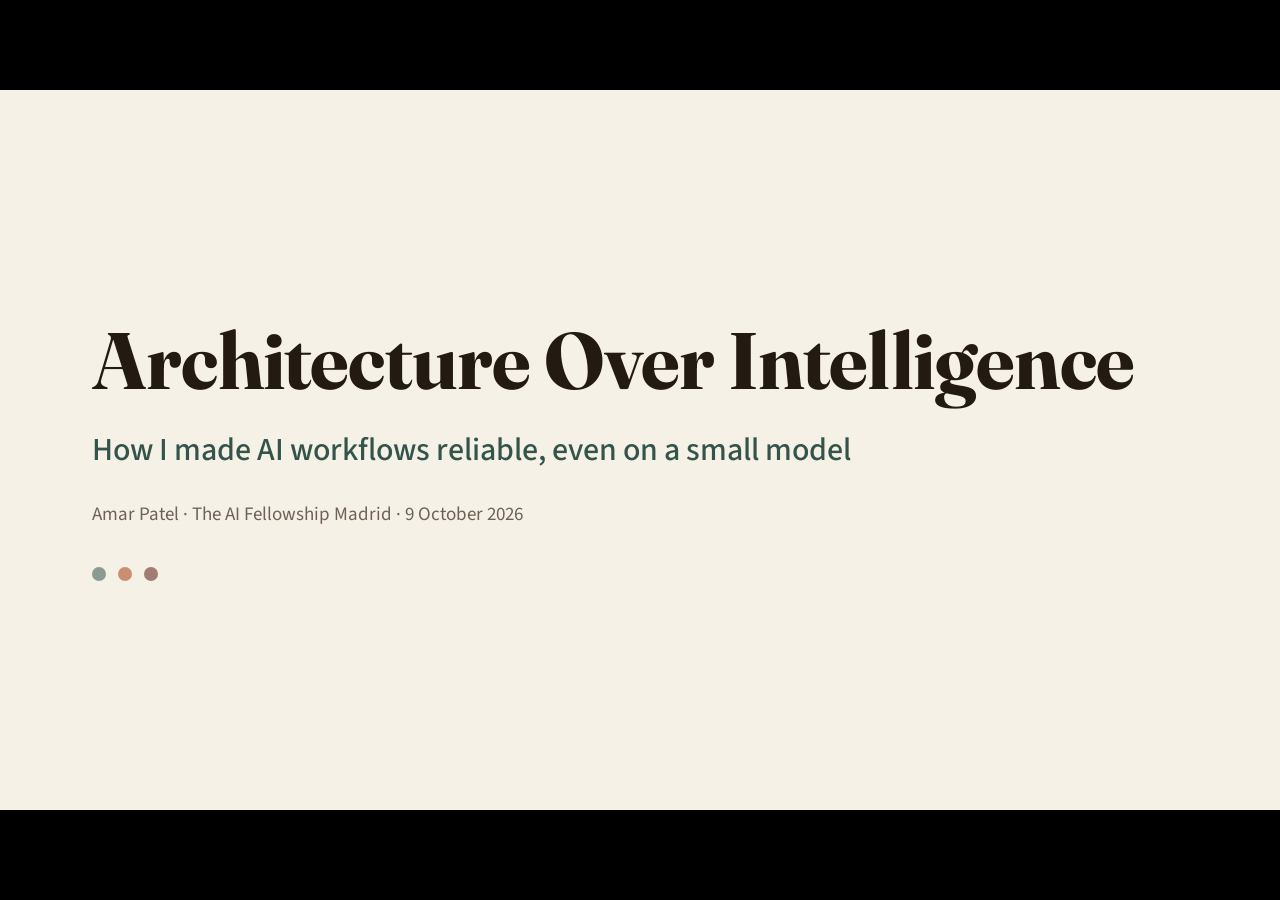
==== commit ae67e908: "Slide 6: vertical arrow showing flow from Transcribe to Clean up" ====
--- a/architecture-over-intelligence/index.html
+++ b/architecture-over-intelligence/index.html
@@ -1,12 +1,12 @@
-<!DOCTYPE html><html lang="en"><head><title>Architecture Over Intelligence</title><meta property="og:title" content="Architecture Over Intelligence"><meta charset="UTF-8"><meta name="viewport" content="width=device-width,height=device-height,initial-scale=1.0"><meta name="apple-mobile-web-app-capable" content="yes"><meta http-equiv="X-UA-Compatible" content="ie=edge"><meta property="og:type" content="website"><meta name="twitter:card" content="summary"><style>@media screen{body[data-bespoke-view=""] .bespoke-marp-parent>.bespoke-marp-osc>button,body[data-bespoke-view=next] .bespoke-marp-parent>.bespoke-marp-osc>button,body[data-bespoke-view=overview] button.bespoke-marp-overview-close,body[data-bespoke-view=presenter] .bespoke-marp-presenter-container .bespoke-marp-presenter-info-container .bespoke-marp-presenter-info-page-area .bespoke-marp-presenter-info-page,body[data-bespoke-view=presenter] .bespoke-marp-presenter-container .bespoke-marp-presenter-info-container button,body[data-bespoke-view=presenter] .bespoke-marp-presenter-container .bespoke-marp-presenter-note-container button{appearance:none;background-color:initial;border:0;color:inherit;cursor:pointer;font-size:inherit;opacity:.8;outline:none;padding:0;transition:opacity .2s linear;-webkit-tap-highlight-color:transparent}body[data-bespoke-view=""] .bespoke-marp-parent>.bespoke-marp-osc>button:disabled,body[data-bespoke-view=next] .bespoke-marp-parent>.bespoke-marp-osc>button:disabled,body[data-bespoke-view=overview] button.bespoke-marp-overview-close:disabled,body[data-bespoke-view=presenter] .bespoke-marp-presenter-container .bespoke-marp-presenter-info-container .bespoke-marp-presenter-info-page-area .bespoke-marp-presenter-info-page:disabled,body[data-bespoke-view=presenter] .bespoke-marp-presenter-container .bespoke-marp-presenter-info-container button:disabled,body[data-bespoke-view=presenter] .bespoke-marp-presenter-container .bespoke-marp-presenter-note-container button:disabled{cursor:not-allowed;opacity:.15!important}body[data-bespoke-view=""] .bespoke-marp-parent>.bespoke-marp-osc>button:hover,body[data-bespoke-view=next] .bespoke-marp-parent>.bespoke-marp-osc>button:hover,body[data-bespoke-view=overview] button.bespoke-marp-overview-close:hover,body[data-bespoke-view=presenter] .bespoke-marp-presenter-container .bespoke-marp-presenter-info-container .bespoke-marp-presenter-info-page-area .bespoke-marp-presenter-info-page:hover,body[data-bespoke-view=presenter] .bespoke-marp-presenter-container .bespoke-marp-presenter-info-container button:hover,body[data-bespoke-view=presenter] .bespoke-marp-presenter-container .bespoke-marp-presenter-note-container button:hover{opacity:1}body[data-bespoke-view=""] .bespoke-marp-parent>.bespoke-marp-osc>button:hover:active,body[data-bespoke-view=next] .bespoke-marp-parent>.bespoke-marp-osc>button:hover:active,body[data-bespoke-view=overview] button.bespoke-marp-overview-close:hover:active,body[data-bespoke-view=presenter] .bespoke-marp-presenter-container .bespoke-marp-presenter-info-container .bespoke-marp-presenter-info-page-area .bespoke-marp-presenter-info-page:hover:active,body[data-bespoke-view=presenter] .bespoke-marp-presenter-container .bespoke-marp-presenter-info-container button:hover:active,body[data-bespoke-view=presenter] .bespoke-marp-presenter-container .bespoke-marp-presenter-note-container button:hover:active{opacity:.6}body[data-bespoke-view=""] .bespoke-marp-parent>.bespoke-marp-osc>button:hover:not(:disabled),body[data-bespoke-view=next] .bespoke-marp-parent>.bespoke-marp-osc>button:hover:not(:disabled),body[data-bespoke-view=overview] button.bespoke-marp-overview-close:hover:not(:disabled),body[data-bespoke-view=presenter] .bespoke-marp-presenter-container .bespoke-marp-presenter-info-container .bespoke-marp-presenter-info-page-area .bespoke-marp-presenter-info-page:hover:not(:disabled),body[data-bespoke-view=presenter] .bespoke-marp-presenter-container .bespoke-marp-presenter-info-container button:hover:not(:disabled),body[data-bespoke-view=presenter] .bespoke-marp-presenter-container .bespoke-marp-presenter-note-container button:hover:not(:disabled){transition:none}body[data-bespoke-view=""] .bespoke-marp-parent>.bespoke-marp-osc>button[data-bespoke-marp-osc=prev],body[data-bespoke-view=next] .bespoke-marp-parent>.bespoke-marp-osc>button[data-bespoke-marp-osc=prev],body[data-bespoke-view=presenter] .bespoke-marp-presenter-container .bespoke-marp-presenter-info-container button.bespoke-marp-presenter-info-page-prev{background:#0000 url("[data-uri]") no-repeat 50%;background-size:contain;overflow:hidden;text-indent:100%;white-space:nowrap}body[data-bespoke-view=""] .bespoke-marp-parent>.bespoke-marp-osc>button[data-bespoke-marp-osc=next],body[data-bespoke-view=next] .bespoke-marp-parent>.bespoke-marp-osc>button[data-bespoke-marp-osc=next],body[data-bespoke-view=presenter] .bespoke-marp-presenter-container .bespoke-marp-presenter-info-container button.bespoke-marp-presenter-info-page-next{background:#0000 url("[data-uri]") no-repeat 50%;background-size:contain;overflow:hidden;text-indent:100%;white-space:nowrap}:is(body[data-bespoke-view=""],body[data-bespoke-view=next]) .bespoke-marp-parent>.bespoke-marp-osc>button[data-bespoke-marp-osc=fullscreen]{background:#0000 url("[data-uri]") no-repeat 50%;background-size:contain;overflow:hidden;text-indent:100%;white-space:nowrap}:is(body[data-bespoke-view=""],body[data-bespoke-view=next]) .bespoke-marp-parent>.bespoke-marp-osc>button.exit[data-bespoke-marp-osc=fullscreen]{background-image:url("[data-uri]")}:is(body[data-bespoke-view=""],body[data-bespoke-view=next]) .bespoke-marp-parent>.bespoke-marp-osc>button[data-bespoke-marp-osc=presenter]{background:#0000 url("[data-uri]") no-repeat 50%;background-size:contain;overflow:hidden;text-indent:100%;white-space:nowrap}body[data-bespoke-view=overview] button.bespoke-marp-overview-close,body[data-bespoke-view=presenter] .bespoke-marp-presenter-container .bespoke-marp-presenter-note-container button.bespoke-marp-presenter-note-bigger{background:#0000 url("[data-uri]") no-repeat 50%;background-size:contain;overflow:hidden;text-indent:100%;white-space:nowrap}body[data-bespoke-view=presenter] .bespoke-marp-presenter-container .bespoke-marp-presenter-note-container button.bespoke-marp-presenter-note-smaller{background:#0000 url("[data-uri]") no-repeat 50%;background-size:contain;overflow:hidden;text-indent:100%;white-space:nowrap}:is(body[data-bespoke-view=""],body[data-bespoke-view=next]) .bespoke-marp-parent>.bespoke-marp-osc>button[data-bespoke-marp-osc=overview]{background:#0000 url("[data-uri]") no-repeat 50%;background-size:contain;overflow:hidden;text-indent:100%;white-space:nowrap}}@keyframes __bespoke_marp_transition_reduced_outgoing__{0%{opacity:1}to{opacity:0}}@keyframes __bespoke_marp_transition_reduced_incoming__{0%{mix-blend-mode:plus-lighter;opacity:0}to{mix-blend-mode:plus-lighter;opacity:1}}.bespoke-marp-note,.bespoke-marp-osc,.bespoke-progress-parent{display:none;transition:none}@media screen{::view-transition-group(*){animation-duration:var(--marp-bespoke-transition-animation-duration,.5s);animation-timing-function:ease}::view-transition-new(*),::view-transition-old(*){animation-delay:0s;animation-direction:var(--marp-bespoke-transition-animation-direction,normal);animation-duration:var(--marp-bespoke-transition-animation-duration,.5s);animation-fill-mode:both;animation-name:var(--marp-bespoke-transition-animation-name,var(--marp-bespoke-transition-animation-name-fallback,__bespoke_marp_transition_no_animation__));mix-blend-mode:normal}::view-transition-old(*){--marp-bespoke-transition-animation-name-fallback:__bespoke_marp_transition_reduced_outgoing__;animation-timing-function:ease}::view-transition-new(*){--marp-bespoke-transition-animation-name-fallback:__bespoke_marp_transition_reduced_incoming__;animation-timing-function:ease}::view-transition-new(root),::view-transition-old(root){animation-timing-function:linear}::view-transition-new(__bespoke_marp_transition_osc__),::view-transition-old(__bespoke_marp_transition_osc__){animation-duration:0s!important;animation-name:__bespoke_marp_transition_osc__!important}::view-transition-new(__bespoke_marp_transition_osc__){opacity:0!important}.bespoke-marp-transition-warming-up::view-transition-group(*),.bespoke-marp-transition-warming-up::view-transition-new(*),.bespoke-marp-transition-warming-up::view-transition-old(*){animation-play-state:paused!important}body,html{height:100%;margin:0}body{background:#000;overflow:hidden}svg.bespoke-marp-slide{content-visibility:hidden;interactivity:inert;opacity:0;pointer-events:none;z-index:-1}svg.bespoke-marp-slide:not(.bespoke-marp-active) *{view-transition-name:none!important}svg.bespoke-marp-slide.bespoke-marp-active{content-visibility:visible;interactivity:auto;opacity:1;pointer-events:auto;z-index:0}svg.bespoke-marp-slide.bespoke-marp-active.bespoke-marp-active-ready *{animation-name:__bespoke_marp__!important}@supports not (content-visibility:hidden){svg.bespoke-marp-slide[data-bespoke-marp-load=hideable]{display:none}svg.bespoke-marp-slide[data-bespoke-marp-load=hideable].bespoke-marp-active{display:block}}}@media screen and (prefers-reduced-motion:reduce){svg.bespoke-marp-slide *{view-transition-name:none!important}}@media screen{[data-bespoke-marp-fragment=inactive]{visibility:hidden}:is(body[data-bespoke-view=""],body[data-bespoke-view=next]) .bespoke-marp-parent{inset:0;position:absolute}:is(body[data-bespoke-view=""],body[data-bespoke-view=next]) .bespoke-marp-parent>.bespoke-marp-osc{background:#000000a6;border-radius:7px;bottom:50px;color:#fff;contain:paint;display:block;font-family:Helvetica,Arial,sans-serif;font-size:16px;left:50%;line-height:0;opacity:1;padding:12px;position:absolute;touch-action:manipulation;transform:translateX(-50%);transition:opacity .2s linear;-webkit-user-select:none;user-select:none;view-transition-name:__bespoke_marp_transition_osc__;white-space:nowrap;will-change:transform;z-index:1}:is(body[data-bespoke-view=""],body[data-bespoke-view=next]) .bespoke-marp-parent>.bespoke-marp-osc>:where(*){margin-left:6px}:is(body[data-bespoke-view=""],body[data-bespoke-view=next]) .bespoke-marp-parent>.bespoke-marp-osc>:where(*):where(:first-child){margin-left:0}:is(body[data-bespoke-view=""],body[data-bespoke-view=next]) .bespoke-marp-parent>.bespoke-marp-osc>span{opacity:.8}:is(body[data-bespoke-view=""],body[data-bespoke-view=next]) .bespoke-marp-parent>.bespoke-marp-osc>span[data-bespoke-marp-osc=page]{display:inline-block;min-width:140px;text-align:center}:is(body[data-bespoke-view=""],body[data-bespoke-view=next]) .bespoke-marp-parent>.bespoke-marp-osc>button[data-bespoke-marp-osc=fullscreen],:is(body[data-bespoke-view=""],body[data-bespoke-view=next]) .bespoke-marp-parent>.bespoke-marp-osc>button[data-bespoke-marp-osc=next],:is(body[data-bespoke-view=""],body[data-bespoke-view=next]) .bespoke-marp-parent>.bespoke-marp-osc>button[data-bespoke-marp-osc=overview],:is(body[data-bespoke-view=""],body[data-bespoke-view=next]) .bespoke-marp-parent>.bespoke-marp-osc>button[data-bespoke-marp-osc=presenter],:is(body[data-bespoke-view=""],body[data-bespoke-view=next]) .bespoke-marp-parent>.bespoke-marp-osc>button[data-bespoke-marp-osc=prev]{height:32px;line-height:32px;width:32px}:is(body[data-bespoke-view=""],body[data-bespoke-view=next]) .bespoke-marp-parent.bespoke-marp-inactive{cursor:none}:is(body[data-bespoke-view=""],body[data-bespoke-view=next]) .bespoke-marp-parent.bespoke-marp-inactive>.bespoke-marp-osc{opacity:0;pointer-events:none}:is(body[data-bespoke-view=""],body[data-bespoke-view=next]) svg.bespoke-marp-slide{height:100%;left:0;position:absolute;top:0;width:100%}body[data-bespoke-view=""] .bespoke-progress-parent{background:#222;display:flex;height:5px;width:100%}body[data-bespoke-view=""] .bespoke-progress-parent+:where(.bespoke-marp-parent){top:5px}body[data-bespoke-view=""] .bespoke-progress-parent .bespoke-progress-bar{background:#0288d1;flex:0 0 0;transition:flex-basis .2s cubic-bezier(0,1,1,1)}body[data-bespoke-view=next]{background:#0000}body[data-bespoke-view=presenter]{background:#161616}body[data-bespoke-view=presenter] .bespoke-marp-presenter-container{display:grid;font-family:Helvetica,Arial,sans-serif;grid-template:"current dragbar next" minmax(140px,1fr) "current dragbar note" 2fr "info    dragbar note" 3em;grid-template-columns:minmax(3px,var(--bespoke-marp-presenter-split-ratio,66%)) 0 minmax(3px,1fr);height:100%;left:0;position:absolute;top:0;width:100%}body[data-bespoke-view=presenter] .bespoke-marp-presenter-container :where(.bespoke-marp-parent){grid-area:current;overflow:hidden;position:relative}body[data-bespoke-view=presenter] .bespoke-marp-presenter-container :where(.bespoke-marp-parent) :where(svg.bespoke-marp-slide){height:calc(100% - 40px);left:20px;pointer-events:none;position:absolute;top:20px;-webkit-user-select:none;user-select:none;width:calc(100% - 40px)}body[data-bespoke-view=presenter] .bespoke-marp-presenter-container :where(.bespoke-marp-parent) :where(svg.bespoke-marp-slide).bespoke-marp-active{filter:drop-shadow(0 3px 10px rgba(0,0,0,.5))}body[data-bespoke-view=presenter] .bespoke-marp-presenter-container .bespoke-marp-presenter-dragbar-container{background:#0288d1;cursor:col-resize;grid-area:dragbar;margin-left:-3px;opacity:0;position:relative;transition:opacity .4s linear .1s;width:6px;z-index:10}body[data-bespoke-view=presenter] .bespoke-marp-presenter-container .bespoke-marp-presenter-dragbar-container:hover{opacity:1}body[data-bespoke-view=presenter] .bespoke-marp-presenter-container .bespoke-marp-presenter-dragbar-container.active{opacity:1;transition-delay:0s}body[data-bespoke-view=presenter] .bespoke-marp-presenter-container .bespoke-marp-presenter-next-container{background:#222;cursor:pointer;display:none;grid-area:next;overflow:hidden;position:relative}body[data-bespoke-view=presenter] .bespoke-marp-presenter-container .bespoke-marp-presenter-next-container.active{display:block}body[data-bespoke-view=presenter] .bespoke-marp-presenter-container .bespoke-marp-presenter-next-container iframe.bespoke-marp-presenter-next{background:#0000;border:0;display:block;filter:drop-shadow(0 3px 10px rgba(0,0,0,.5));height:calc(100% - 40px);left:20px;pointer-events:none;position:absolute;interactivity:inert;top:20px;-webkit-user-select:none;user-select:none;width:calc(100% - 40px)}body[data-bespoke-view=presenter] .bespoke-marp-presenter-container .bespoke-marp-presenter-note-container{background:#222;color:#eee;grid-area:note;position:relative;z-index:1}body[data-bespoke-view=presenter] .bespoke-marp-presenter-container .bespoke-marp-presenter-note-container button{height:1.5em;line-height:1.5em;width:1.5em}body[data-bespoke-view=presenter] .bespoke-marp-presenter-container .bespoke-marp-presenter-note-container .bespoke-marp-presenter-note-wrapper{display:block;inset:0;position:absolute}body[data-bespoke-view=presenter] .bespoke-marp-presenter-container .bespoke-marp-presenter-note-container .bespoke-marp-presenter-note-buttons{background:#000000a6;border-radius:4px;bottom:0;display:flex;gap:4px;margin:12px;opacity:0;padding:6px;pointer-events:none;position:absolute;right:0;transition:opacity .2s linear}body[data-bespoke-view=presenter] .bespoke-marp-presenter-container .bespoke-marp-presenter-note-container .bespoke-marp-presenter-note-buttons:focus-within,body[data-bespoke-view=presenter] .bespoke-marp-presenter-container .bespoke-marp-presenter-note-container .bespoke-marp-presenter-note-wrapper:focus-within+.bespoke-marp-presenter-note-buttons,body[data-bespoke-view=presenter] .bespoke-marp-presenter-container .bespoke-marp-presenter-note-container:hover .bespoke-marp-presenter-note-buttons{opacity:1;pointer-events:auto}body[data-bespoke-view=presenter] .bespoke-marp-presenter-container .bespoke-marp-presenter-note-container .bespoke-marp-note{box-sizing:border-box;font-size:calc(1.1em*var(--bespoke-marp-note-font-scale, 1));height:calc(100% - 40px);margin:20px;overflow:auto;padding-right:3px;white-space:pre-wrap;width:calc(100% - 40px);word-wrap:break-word;scrollbar-color:#eeeeee80 #0000;scrollbar-width:thin}body[data-bespoke-view=presenter] .bespoke-marp-presenter-container .bespoke-marp-presenter-note-container .bespoke-marp-note::-webkit-scrollbar{width:6px}body[data-bespoke-view=presenter] .bespoke-marp-presenter-container .bespoke-marp-presenter-note-container .bespoke-marp-note::-webkit-scrollbar-track{background:#0000}body[data-bespoke-view=presenter] .bespoke-marp-presenter-container .bespoke-marp-presenter-note-container .bespoke-marp-note::-webkit-scrollbar-thumb{background:#eeeeee80;border-radius:6px}body[data-bespoke-view=presenter] .bespoke-marp-presenter-container .bespoke-marp-presenter-note-container .bespoke-marp-note:empty{pointer-events:none}body[data-bespoke-view=presenter] .bespoke-marp-presenter-container .bespoke-marp-presenter-note-container .bespoke-marp-note.active{display:block}body[data-bespoke-view=presenter] .bespoke-marp-presenter-container .bespoke-marp-presenter-note-container .bespoke-marp-note p:first-child{margin-top:0}body[data-bespoke-view=presenter] .bespoke-marp-presenter-container .bespoke-marp-presenter-note-container .bespoke-marp-note p:last-child{margin-bottom:0}body[data-bespoke-view=presenter] .bespoke-marp-presenter-container .bespoke-marp-presenter-info-container{align-items:center;box-sizing:border-box;color:#eee;display:flex;flex-wrap:nowrap;grid-area:info;justify-content:center;overflow:hidden;padding:0 10px}body[data-bespoke-view=presenter] .bespoke-marp-presenter-container .bespoke-marp-presenter-info-container :is(.bespoke-marp-presenter-info-page-area,.bespoke-marp-presenter-info-time,.bespoke-marp-presenter-info-timer){box-sizing:border-box;display:block;padding:0 10px;white-space:nowrap;width:100%}body[data-bespoke-view=presenter] .bespoke-marp-presenter-container .bespoke-marp-presenter-info-container button{height:1.5em;line-height:1.5em;width:1.5em}body[data-bespoke-view=presenter] .bespoke-marp-presenter-container .bespoke-marp-presenter-info-container .bespoke-marp-presenter-info-page-area{order:2;text-align:center}body[data-bespoke-view=presenter] .bespoke-marp-presenter-container .bespoke-marp-presenter-info-container .bespoke-marp-presenter-info-page-area .bespoke-marp-presenter-info-page{display:inline-block;min-width:120px;text-align:center}body[data-bespoke-view=presenter] .bespoke-marp-presenter-container .bespoke-marp-presenter-info-container .bespoke-marp-presenter-info-time{color:#999;order:1;text-align:left}body[data-bespoke-view=presenter] .bespoke-marp-presenter-container .bespoke-marp-presenter-info-container .bespoke-marp-presenter-info-timer{color:#999;order:3;text-align:right}body[data-bespoke-view=presenter] .bespoke-marp-presenter-container .bespoke-marp-presenter-info-container .bespoke-marp-presenter-info-timer:hover{cursor:pointer}body[data-bespoke-view=overview]{background:#161616;overflow:auto}body[data-bespoke-view=overview] [data-bespoke-marp-fragment=inactive]{visibility:visible}body[data-bespoke-view=overview] .bespoke-marp-overview-header{backdrop-filter:blur(4px);background:#222222d9;box-shadow:0 3px 10px #00000080;box-sizing:border-box;display:flex;height:48px;inset:0 0 auto;justify-content:flex-end;padding:10px;position:fixed;z-index:1}body[data-bespoke-view=overview] button.bespoke-marp-overview-close{height:28px;line-height:28px;transform:rotate(45deg);width:28px}body[data-bespoke-view=overview] .bespoke-marp-parent{display:grid;gap:40px;grid-template-columns:repeat(auto-fit,minmax(0,240px));justify-content:space-around;padding:30px}body[data-bespoke-view=overview] .bespoke-marp-parent svg.bespoke-marp-slide{--bov-selected:#0000;--bov-focus:#161616;--bov-focus-outline:#0000;background-image:conic-gradient(#161616 0 0),conic-gradient(var(--bov-focus) 0 0),conic-gradient(var(--bov-focus-outline) 0 0),conic-gradient(var(--bov-selected) 0 0);background-position:5px 5px,3px 3px,2px 2px,0 0;background-repeat:no-repeat;background-size:calc(100% - 10px) calc(100% - 10px),calc(100% - 6px) calc(100% - 6px),calc(100% - 4px) calc(100% - 4px),100% 100%;content-visibility:visible;cursor:pointer;filter:drop-shadow(0 3px 10px rgba(0,0,0,.5));margin:-6px;padding:6px;interactivity:auto;opacity:1;outline:0;pointer-events:auto;scroll-margin-block:30px;width:100%;z-index:0}body[data-bespoke-view=overview] .bespoke-marp-parent svg.bespoke-marp-slide *,body[data-bespoke-view=overview] .bespoke-marp-parent svg.bespoke-marp-slide.bespoke-marp-active *{pointer-events:none;interactivity:inert}body[data-bespoke-view=overview] .bespoke-marp-parent :is(svg.bespoke-marp-slide:active,svg.bespoke-marp-slide:focus-visible,svg.bespoke-marp-slide:hover){--bov-focus-outline:#161616}body[data-bespoke-view=overview] .bespoke-marp-parent svg.bespoke-marp-slide:focus-visible,body[data-bespoke-view=overview] .bespoke-marp-parent svg.bespoke-marp-slide:hover{--bov-focus:#999}body[data-bespoke-view=overview] .bespoke-marp-parent svg.bespoke-marp-slide:active{--bov-focus:#eee}body[data-bespoke-view=overview] .bespoke-marp-parent svg.bespoke-marp-slide.bespoke-marp-active{--bov-selected:#0288d1}body[data-bespoke-view=overview]:has(.bespoke-marp-overview-header) .bespoke-marp-parent{padding-top:78px}body[data-bespoke-view=overview]:has(.bespoke-marp-overview-header) .bespoke-marp-parent svg.bespoke-marp-slide{scroll-margin-top:78px}.bespoke-marp-overview{background:#000000a6;inset:0;opacity:0;pointer-events:none;position:fixed;transition:opacity .1s ease;z-index:10}.bespoke-marp-overview iframe{background:#222;border:0;display:block;height:100%;left:0;position:absolute;top:0;width:100%}.bespoke-marp-overview[data-open="1"]{opacity:1;pointer-events:auto}}@media print{.bespoke-marp-overview,.bespoke-marp-presenter-info-container,.bespoke-marp-presenter-next-container,.bespoke-marp-presenter-note-container{display:none}}</style><style>@import url('https://fonts.googleapis.com/css2?family=Fraunces:opsz,wght@9..144,400;9..144,500;9..144,600;9..144,700&family=Source+Sans+3:wght@400;500;600;700&family=IBM+Plex+Mono:wght@400;500;600&display=swap');div#\:\$p > svg > foreignObject > section{width:1280px;height:720px;box-sizing:border-box;overflow:hidden;position:relative;scroll-snap-align:center center;-webkit-text-size-adjust:100%;text-size-adjust:100%}div#\:\$p > svg > foreignObject > section::after{bottom:0;content:attr(data-marpit-pagination);padding:inherit;pointer-events:none;position:absolute;right:0}div#\:\$p > svg > foreignObject > section:not([data-marpit-pagination])::after{display:none}div#\:\$p > svg > foreignObject > section :where(:is(h1, marp-h1)){font-size:2em;margin-block:0.67em}div#\:\$p > svg > foreignObject > section section:where(:is(h1, marp-h1)){--marpit-root-font-size: 2em}div#\:\$p > svg > foreignObject > section video::-webkit-media-controls{will-change:transform}@page {size:1280px 720px;margin:0}@media print{html, body{background-color:#fff;margin:0;page-break-inside:avoid;break-inside:avoid-page}div#\:\$p > svg > foreignObject > section{page-break-before:always;break-before:page}div#\:\$p > svg > foreignObject > section, div#\:\$p > svg > foreignObject > section *{-webkit-print-color-adjust:exact!important;animation-delay:0s!important;animation-duration:0s!important;color-adjust:exact!important;print-color-adjust:exact!important;transition:none!important}div#\:\$p > svg[data-marpit-svg]{display:block;height:100vh;width:100vw}}div#\:\$p > svg > foreignObject > :where(section){container-type:size}div#\:\$p > svg > foreignObject > section img[data-marp-twemoji]{background:transparent;height:1em;margin:0 .05em 0 .1em;vertical-align:-.1em;width:1em}div#\:\$p > svg > foreignObject > :where(section):not([\20 root]){--paper:     #F6F1E7;--paper2:    #EFE8D8;--ink:       #231B12;--muted:     #6E6255;--accent:    #A63E12;--accentH:   #F28D54;--structure: #33544A;--structureH: #6FA394;--blocked:   #5C1A16;--hairline:  #E4DAC6;--display: 'Fraunces', 'Iowan Old Style', Georgia, serif;--sans: 'Source Sans 3', -apple-system, 'Segoe UI', sans-serif;--mono: 'IBM Plex Mono', ui-monospace, 'SF Mono', monospace;}div#\:\$p > svg > foreignObject > section{--color-background: var(--paper);--color-foreground: var(--ink);background:var(--paper);color:var(--ink);font-family:var(--sans);font-size:27px;line-height:1.42;padding:70px 92px;position:relative;display:flex;flex-direction:column;justify-content:flex-start;text-align:left}div#\:\$p > svg > foreignObject > section{--marpit-root-font-size: 27px}div#\:\$p > svg > foreignObject > section :is(h1, marp-h1), div#\:\$p > svg > foreignObject > section :is(h2, marp-h2), div#\:\$p > svg > foreignObject > section :is(h3, marp-h3){font-family:var(--display);font-weight:600;letter-spacing:-0.01em;line-height:1.06;color:var(--ink);margin:0 0 0.4em 0}div#\:\$p > svg > foreignObject > section :is(h1, marp-h1){font-size:54px}div#\:\$p > svg > foreignObject > section :is(h2, marp-h2){font-size:42px;color:var(--structure)}div#\:\$p > svg > foreignObject > section :is(h3, marp-h3){font-size:30px;color:var(--ink)}div#\:\$p > svg > foreignObject > section strong{color:var(--accent);font-weight:700}div#\:\$p > svg > foreignObject > section :is(h1, marp-h1) strong, div#\:\$p > svg > foreignObject > section :is(h2, marp-h2) strong{color:var(--accent)}div#\:\$p > svg > foreignObject > section :is(h1, marp-h1)::after{content:'';display:block;width:2.2em;height:5px;margin-top:0.3em;background:var(--accent);border-radius:2px}div#\:\$p > svg > foreignObject > section.lead :is(h1, marp-h1)::after{display:none}div#\:\$p > svg > foreignObject > section p, div#\:\$p > svg > foreignObject > section ul, div#\:\$p > svg > foreignObject > section ol, div#\:\$p > svg > foreignObject > section table, div#\:\$p > svg > foreignObject > section :is(pre, marp-pre){margin:0 0 0.85em 0}div#\:\$p > svg > foreignObject > section li{margin:0.28em 0}div#\:\$p > svg > foreignObject > section li::marker{color:var(--accent)}div#\:\$p > svg > foreignObject > section a{color:var(--accent)}div#\:\$p > svg > foreignObject > section code{font-family:var(--mono);font-size:0.9em;background:#EFE6D3;color:var(--ink);padding:0.05em 0.3em;border-radius:4px}div#\:\$p > svg > foreignObject > section :is(pre, marp-pre){background:#1E1710;color:#F1E7D3;font-family:var(--mono);font-size:0.8em;line-height:1.5;padding:22px 26px;border-radius:10px;overflow:hidden}div#\:\$p > svg > foreignObject > section :is(pre, marp-pre) code{background:none;color:inherit;padding:0;font-size:inherit}div#\:\$p > svg > foreignObject > section table{width:100%;border-collapse:collapse;font-size:0.82em;margin-bottom:1.1em}div#\:\$p > svg > foreignObject > section th{text-align:left;font-weight:600;color:var(--structure);border-bottom:2px solid var(--ink);padding:0.4em 0.6em 0.4em 0}div#\:\$p > svg > foreignObject > section td{border-bottom:1px solid var(--hairline);padding:0.42em 0.6em 0.42em 0;vertical-align:top}div#\:\$p > svg > foreignObject > section.lead{justify-content:center}div#\:\$p > svg > foreignObject > section.lead :is(h1, marp-h1){font-size:80px;font-weight:700;line-height:1.0;margin-bottom:0.35em}div#\:\$p > svg > foreignObject > section.lead .subtitle{font-size:32px;color:var(--structure);font-weight:500;margin-bottom:0.9em}div#\:\$p > svg > foreignObject > section.lead div#\:\$p > svg > foreignObject > section section.subtitle{--marpit-root-font-size: 32px}div#\:\$p > svg > foreignObject > section.lead .author{font-family:var(--sans);font-size:19px;color:var(--muted)}div#\:\$p > svg > foreignObject > section.lead div#\:\$p > svg > foreignObject > section section.author{--marpit-root-font-size: 19px}div#\:\$p > svg > foreignObject > section .lead-motif{display:flex;gap:12px;margin-top:1.4em}div#\:\$p > svg > foreignObject > section .lead-motif :is(span, marp-span){width:14px;height:14px;border-radius:50%;display:inline-block;opacity:0.55}div#\:\$p > svg > foreignObject > section .lead-motif .a{background:var(--structure)}div#\:\$p > svg > foreignObject > section .lead-motif .b{background:var(--accent)}div#\:\$p > svg > foreignObject > section .lead-motif .c{background:var(--blocked)}div#\:\$p > svg > foreignObject > section.close{background:var(--ink);color:var(--paper)}div#\:\$p > svg > foreignObject > section.close :is(h1, marp-h1), div#\:\$p > svg > foreignObject > section.close :is(h2, marp-h2){color:var(--paper)}div#\:\$p > svg > foreignObject > section.close :is(h1, marp-h1)::after{background:var(--accentH)}div#\:\$p > svg > foreignObject > section.close strong, div#\:\$p > svg > foreignObject > section.close a{color:var(--accentH)}div#\:\$p > svg > foreignObject > section.close code{background:#2F271D;color:#F1E7D3}div#\:\$p > svg > foreignObject > section.close :is(pre, marp-pre){background:#0F0C08}div#\:\$p > svg > foreignObject > section .body{flex:1 1 auto;display:flex;flex-direction:column;justify-content:center;min-height:0}div#\:\$p > svg > foreignObject > section .body > *:first-child{margin-top:0}div#\:\$p > svg > foreignObject > section .body > *:last-child{margin-bottom:0}div#\:\$p > svg > foreignObject > section footer{position:absolute;bottom:28px;left:88px;right:88px;font-family:var(--mono);font-size:15px;color:var(--muted)}div#\:\$p > svg > foreignObject > section.close footer{color:#A79987}div#\:\$p > svg > foreignObject > section.lead footer{display:none}div#\:\$p > svg > foreignObject > section::after{font-family:var(--mono);font-size:15px;line-height:1.42;color:var(--muted);content:attr(data-marpit-pagination);position:absolute;right:88px;bottom:28px;padding:0}div#\:\$p > svg > foreignObject > section::after{--marpit-root-font-size: 15px}div#\:\$p > svg > foreignObject > section .flow{display:flex;align-items:center;flex-wrap:wrap;gap:10px 4px;margin:0.7em 0 0.9em}div#\:\$p > svg > foreignObject > section .flow .step{background:#fff;border:2px solid var(--ink);border-radius:10px;padding:12px 16px;font-family:var(--sans);font-weight:600;font-size:0.62em;color:var(--ink);box-shadow:3px 3px 0 var(--hairline);white-space:nowrap}div#\:\$p > svg > foreignObject > section .flow div#\:\$p > svg > foreignObject > section section.step{--marpit-root-font-size: 0.62em}div#\:\$p > svg > foreignObject > section .flow .step.file{border-style:dashed;background:var(--paper2);font-family:var(--mono);font-weight:500}div#\:\$p > svg > foreignObject > section .flow .arrow{font-family:var(--mono);color:var(--accent);font-size:1.1em;padding:0 2px;flex-shrink:0}div#\:\$p > svg > foreignObject > section .flow div#\:\$p > svg > foreignObject > section section.arrow{--marpit-root-font-size: 1.1em}div#\:\$p > svg > foreignObject > section .flow.chain{flex-wrap:nowrap;gap:4px}div#\:\$p > svg > foreignObject > section .flow.chain .step{font-size:0.56em;padding:10px 11px}div#\:\$p > svg > foreignObject > section .flow.chain div#\:\$p > svg > foreignObject > section section.step{--marpit-root-font-size: 0.56em}div#\:\$p > svg > foreignObject > section .flow.chain .arrow{font-size:0.9em;padding:0}div#\:\$p > svg > foreignObject > section .flow.chain div#\:\$p > svg > foreignObject > section section.arrow{--marpit-root-font-size: 0.9em}div#\:\$p > svg > foreignObject > section .split{display:flex;gap:26px;margin:0.7em 0 0.9em}div#\:\$p > svg > foreignObject > section .split .panel{flex:1;border-radius:14px;padding:20px 24px}div#\:\$p > svg > foreignObject > section .split .demo{background:#ECE7D8;border:2px solid var(--hairline)}div#\:\$p > svg > foreignObject > section .split .prod{background:#F3E1D2;border:2px solid var(--accent)}div#\:\$p > svg > foreignObject > section .split .panel-title{margin:0 0 0.45em 0;font-size:1.05em;font-family:var(--display)}div#\:\$p > svg > foreignObject > section .split div#\:\$p > svg > foreignObject > section section.panel-title{--marpit-root-font-size: 1.05em}div#\:\$p > svg > foreignObject > section .split .demo .panel-title{color:var(--structure)}div#\:\$p > svg > foreignObject > section .split .prod .panel-title{color:var(--accent)}div#\:\$p > svg > foreignObject > section .split ul{margin:0;padding-left:1.05em;font-size:0.8em}div#\:\$p > svg > foreignObject > section .split li{margin:0.32em 0}div#\:\$p > svg > foreignObject > section .split li::marker{color:inherit}div#\:\$p > svg > foreignObject > section .split .demo li::marker{color:var(--structure)}div#\:\$p > svg > foreignObject > section .split .prod li::marker{color:var(--accent)}div#\:\$p > svg > foreignObject > section .statefile{background:#fff;border:2px solid var(--ink);border-radius:12px;overflow:hidden;margin:0.6em 0 0.8em;box-shadow:4px 4px 0 var(--hairline)}div#\:\$p > svg > foreignObject > section .statefile .tab{background:var(--ink);color:var(--paper);font-family:var(--mono);font-size:0.62em;padding:7px 18px;display:flex;justify-content:space-between;align-items:center}div#\:\$p > svg > foreignObject > section .statefile div#\:\$p > svg > foreignObject > section section.tab{--marpit-root-font-size: 0.62em}div#\:\$p > svg > foreignObject > section .statefile .tab .dot{width:9px;height:9px;border-radius:50%;background:var(--accentH);margin-right:8px;display:inline-block}div#\:\$p > svg > foreignObject > section .statefile .fields{padding:6px 22px}div#\:\$p > svg > foreignObject > section .statefile .field{display:flex;justify-content:space-between;gap:20px;padding:8px 0;border-bottom:1px solid var(--hairline);font-family:var(--mono);font-size:0.66em}div#\:\$p > svg > foreignObject > section .statefile div#\:\$p > svg > foreignObject > section section.field{--marpit-root-font-size: 0.66em}div#\:\$p > svg > foreignObject > section .statefile .field:last-child{border-bottom:none}div#\:\$p > svg > foreignObject > section .statefile .key{color:var(--structure);font-weight:600;flex-shrink:0}div#\:\$p > svg > foreignObject > section .statefile .val{color:var(--ink);text-align:right}div#\:\$p > svg > foreignObject > section .statefile .field.active{background:#FBF0DE;margin:0 -22px;padding:8px 22px}div#\:\$p > svg > foreignObject > section .statefile .field.active .val{color:var(--accent);font-weight:700}div#\:\$p > svg > foreignObject > section .statefile .field.aborted .val{color:var(--blocked);font-weight:700}div#\:\$p > svg > foreignObject > section .gates{display:flex;gap:18px;margin:0.7em 0 0.6em}div#\:\$p > svg > foreignObject > section .gates .gate{flex:1;border-radius:14px;padding:18px 18px;border:2px solid var(--ink);background:#fff}div#\:\$p > svg > foreignObject > section .gates .dot{width:30px;height:30px;border-radius:50%;margin-bottom:10px}div#\:\$p > svg > foreignObject > section .gates .auto .dot{background:var(--structure)}div#\:\$p > svg > foreignObject > section .gates .human .dot{background:var(--accent)}div#\:\$p > svg > foreignObject > section .gates .blocked .dot{background:var(--blocked)}div#\:\$p > svg > foreignObject > section .gates .gate-title{font-family:var(--display);font-size:1.05em;margin:0 0 5px}div#\:\$p > svg > foreignObject > section .gates div#\:\$p > svg > foreignObject > section section.gate-title{--marpit-root-font-size: 1.05em}div#\:\$p > svg > foreignObject > section .gates .gate p{font-size:0.62em;margin:0 0 4px;color:var(--muted);line-height:1.35}div#\:\$p > svg > foreignObject > section .gates .gate p:last-child{margin-bottom:0}div#\:\$p > svg > foreignObject > section .gates .gate .when{font-style:italic}div#\:\$p > svg > foreignObject > section .dial{margin:0.9em 0 0.3em;max-width:620px}div#\:\$p > svg > foreignObject > section .dial .track{position:relative;height:10px;border-radius:6px;background:linear-gradient(90deg, var(--accent), var(--structure))}div#\:\$p > svg > foreignObject > section .dial .marker{position:absolute;top:-10px;width:30px;height:30px;border-radius:50%;background:var(--paper);border:3px solid var(--ink);box-shadow:2px 2px 0 var(--hairline);transform:translateX(-50%)}div#\:\$p > svg > foreignObject > section.close .dial .marker{background:var(--ink);border-color:var(--paper);box-shadow:2px 2px 0 rgba(0,0,0,.4)}div#\:\$p > svg > foreignObject > section .dial .labels{display:flex;justify-content:space-between;margin-top:20px;font-family:var(--mono);font-size:0.58em;color:var(--muted);text-transform:uppercase;letter-spacing:0.04em}div#\:\$p > svg > foreignObject > section .dial div#\:\$p > svg > foreignObject > section section.labels{--marpit-root-font-size: 0.58em}div#\:\$p > svg > foreignObject > section.close .dial .labels{color:#A79987}div#\:\$p > svg > foreignObject > section .pipeline{display:flex;flex-wrap:wrap;gap:8px 6px;margin:0.7em 0 0.5em}div#\:\$p > svg > foreignObject > section .pipeline .node{display:flex;align-items:center;gap:7px;border:2px solid var(--ink);border-radius:999px;padding:7px 14px 7px 8px;background:#fff;font-size:0.6em;font-weight:600;white-space:nowrap}div#\:\$p > svg > foreignObject > section .pipeline div#\:\$p > svg > foreignObject > section section.node{--marpit-root-font-size: 0.6em}div#\:\$p > svg > foreignObject > section .pipeline .node .dot{width:12px;height:12px;border-radius:50%;flex-shrink:0}div#\:\$p > svg > foreignObject > section .pipeline .node.human .dot{background:var(--accent)}div#\:\$p > svg > foreignObject > section .pipeline .node.auto .dot{background:var(--structure)}div#\:\$p > svg > foreignObject > section .pipeline .node.optional{border-style:dashed;color:var(--muted)}div#\:\$p > svg > foreignObject > section .pipeline .node.optional .dot{background:var(--hairline);border:1px solid var(--muted)}div#\:\$p > svg > foreignObject > section .pipeline .sep{display:flex;align-items:center;color:var(--muted);font-family:var(--mono);font-size:0.9em}div#\:\$p > svg > foreignObject > section .pipeline div#\:\$p > svg > foreignObject > section section.sep{--marpit-root-font-size: 0.9em}div#\:\$p > svg > foreignObject > section .stats{display:flex;gap:34px;margin-top:16px}div#\:\$p > svg > foreignObject > section .stats .stat .n{font-family:var(--display);font-weight:700;font-size:1.7em;color:var(--accent);line-height:1}div#\:\$p > svg > foreignObject > section .stats .stat div#\:\$p > svg > foreignObject > section section.n{--marpit-root-font-size: 1.7em}div#\:\$p > svg > foreignObject > section .stats .stat .l{font-family:var(--sans);font-size:0.56em;color:var(--muted);text-transform:uppercase;letter-spacing:0.05em;margin-top:3px}div#\:\$p > svg > foreignObject > section .stats .stat div#\:\$p > svg > foreignObject > section section.l{--marpit-root-font-size: 0.56em}div#\:\$p > svg > foreignObject > section .resume{display:flex;align-items:center;margin:2.2em 0 0.4em}div#\:\$p > svg > foreignObject > section .resume .seg{flex:1;height:4px;background:var(--structure);border-radius:2px;position:relative}div#\:\$p > svg > foreignObject > section .resume .gap{width:70px;height:4px;flex-shrink:0;background:repeating-linear-gradient(90deg, var(--muted) 0 6px, transparent 6px 12px)}div#\:\$p > svg > foreignObject > section .resume .file{min-width:78px;padding:0 10px;box-sizing:border-box;height:58px;flex-shrink:0;border:2px solid var(--ink);border-radius:6px;background:#fff;display:flex;align-items:center;justify-content:center;text-align:center;font-family:var(--mono);font-size:0.5em;line-height:1.3;position:relative;z-index:1;box-shadow:3px 3px 0 var(--hairline);margin:0 -2px}div#\:\$p > svg > foreignObject > section .resume div#\:\$p > svg > foreignObject > section section.file{--marpit-root-font-size: 0.5em}div#\:\$p > svg > foreignObject > section .resume [data-label]::before{content:attr(data-label);position:absolute;bottom:calc(100% + 10px);font-family:var(--sans);font-size:17px;line-height:1;color:var(--muted);white-space:nowrap}div#\:\$p > svg > foreignObject > section .resume div#\:\$p > svg > foreignObject > section section[data-label]::before{--marpit-root-font-size: 17px}div#\:\$p > svg > foreignObject > section .resume .file[data-label]::before{left:50%;transform:translateX(-50%)}div#\:\$p > svg > foreignObject > section .resume .seg[data-label]::before{bottom:41px;left:0}div#\:\$p > svg > foreignObject > section .resume .seg.end[data-label]::before{left:auto;right:0}div#\:\$p > svg > foreignObject > section .icon-list{display:flex;flex-direction:column;gap:10px;margin:0.7em 0 0.8em}div#\:\$p > svg > foreignObject > section .icon-list .row{display:flex;align-items:flex-start;gap:14px}div#\:\$p > svg > foreignObject > section .icon-list .badge{flex-shrink:0;width:30px;height:30px;border-radius:50%;background:var(--ink);color:var(--paper);display:flex;align-items:center;justify-content:center;font-size:0.62em}div#\:\$p > svg > foreignObject > section .icon-list div#\:\$p > svg > foreignObject > section section.badge{--marpit-root-font-size: 0.62em}div#\:\$p > svg > foreignObject > section .icon-list .row.win .badge{background:var(--structure)}div#\:\$p > svg > foreignObject > section .icon-list .txt{font-size:0.8em;padding-top:0.1em}div#\:\$p > svg > foreignObject > section .icon-list div#\:\$p > svg > foreignObject > section section.txt{--marpit-root-font-size: 0.8em}div#\:\$p > svg > foreignObject > section .timeline{display:flex;gap:0;margin:0.9em 0 0.6em;position:relative}div#\:\$p > svg > foreignObject > section .timeline::before{content:'';position:absolute;left:8px;right:8px;top:17px;height:2px;background:var(--hairline)}div#\:\$p > svg > foreignObject > section .timeline .point{flex:1;text-align:left;position:relative;padding-top:32px;padding-right:20px}div#\:\$p > svg > foreignObject > section .timeline .point::before{content:'';position:absolute;top:9px;left:0;width:16px;height:16px;border-radius:50%;background:var(--accent);border:2px solid var(--ink)}div#\:\$p > svg > foreignObject > section .timeline .point .pt-title{margin:0 0 4px;font-family:var(--display);font-size:1.05em}div#\:\$p > svg > foreignObject > section .timeline .point div#\:\$p > svg > foreignObject > section section.pt-title{--marpit-root-font-size: 1.05em}div#\:\$p > svg > foreignObject > section .timeline .point p{margin:0;font-size:0.72em;color:var(--muted)}div#\:\$p > svg > foreignObject > section .pullquote{font-family:var(--display);font-style:italic;font-weight:500;font-size:1.3em;color:var(--structure);margin:0.8em 0}div#\:\$p > svg > foreignObject > section section.pullquote{--marpit-root-font-size: 1.3em}div#\:\$p > svg > foreignObject > section .pullquote::before{content:'\201C';color:var(--accent);font-size:1.55em;line-height:1;vertical-align:-0.12em;margin-right:0.12em}div#\:\$p > svg > foreignObject > section section.pullquote::before{--marpit-root-font-size: 1.55em}div#\:\$p > svg > foreignObject > section.close .pullquote{color:var(--paper)}div#\:\$p > svg > foreignObject > section.close .pullquote::before{color:var(--accentH)}div#\:\$p > svg > foreignObject > section .mapping{display:flex;flex-direction:column;gap:9px;margin:0.6em 0 0.8em}div#\:\$p > svg > foreignObject > section .mapping .row{display:grid;grid-template-columns:1fr 34px 1fr;align-items:center;gap:4px}div#\:\$p > svg > foreignObject > section .mapping .left, div#\:\$p > svg > foreignObject > section .mapping .right{border:2px solid var(--hairline);border-radius:8px;padding:8px 14px;font-size:0.68em}div#\:\$p > svg > foreignObject > section .mapping div#\:\$p > svg > foreignObject > section section.left, div#\:\$p > svg > foreignObject > section .mapping div#\:\$p > svg > foreignObject > section section.right{--marpit-root-font-size: 0.68em}div#\:\$p > svg > foreignObject > section .mapping .left{background:#fff}div#\:\$p > svg > foreignObject > section .mapping .right{background:#F3E1D2;border-color:var(--accent)}div#\:\$p > svg > foreignObject > section .mapping .arrow{text-align:center;color:var(--accent);font-family:var(--mono);font-size:1.15em}div#\:\$p > svg > foreignObject > section .mapping div#\:\$p > svg > foreignObject > section section.arrow{--marpit-root-font-size: 1.15em}div#\:\$p > svg > foreignObject > section .rules{display:flex;flex-direction:column;gap:10px;margin:0.6em 0 0.7em}div#\:\$p > svg > foreignObject > section .rules .rule{display:flex;align-items:flex-start;gap:16px}div#\:\$p > svg > foreignObject > section .rules .num{font-family:var(--display);font-weight:700;font-size:1.4em;color:var(--accent);width:1.1em;flex-shrink:0;line-height:1.15}div#\:\$p > svg > foreignObject > section .rules div#\:\$p > svg > foreignObject > section section.num{--marpit-root-font-size: 1.4em}div#\:\$p > svg > foreignObject > section .rules .txt{font-size:0.8em;padding-top:0.14em}div#\:\$p > svg > foreignObject > section .rules div#\:\$p > svg > foreignObject > section section.txt{--marpit-root-font-size: 0.8em}div#\:\$p > svg > foreignObject > section .legend{display:flex;flex-wrap:wrap;gap:22px;margin-top:14px;font-size:0.66em;color:var(--muted);align-items:center}div#\:\$p > svg > foreignObject > section section.legend{--marpit-root-font-size: 0.66em}div#\:\$p > svg > foreignObject > section .legend i{display:inline-block;width:12px;height:12px;border-radius:50%;margin-right:7px}div#\:\$p > svg > foreignObject > section .legend .d-human{background:var(--accent)}div#\:\$p > svg > foreignObject > section .legend .d-auto{background:var(--structure)}div#\:\$p > svg > foreignObject > section .legend .d-opt{background:var(--hairline);border:1px solid var(--muted)}div#\:\$p > svg > foreignObject > section .inshort{margin-top:auto;display:flex;align-items:baseline;gap:14px;border-top:2px solid var(--ink);padding-top:12px;margin-bottom:18px;font-size:0.82em}div#\:\$p > svg > foreignObject > section section.inshort{--marpit-root-font-size: 0.82em}div#\:\$p > svg > foreignObject > section .inshort b{font-family:var(--mono);font-weight:600;font-size:0.62em;text-transform:uppercase;letter-spacing:0.08em;color:var(--paper);background:var(--accent);padding:3px 9px;border-radius:4px;flex-shrink:0}div#\:\$p > svg > foreignObject > section.close .inshort{border-top-color:var(--paper)}div#\:\$p > svg > foreignObject > section .kicker{font-family:var(--mono);font-size:16px;letter-spacing:0.12em;text-transform:uppercase;color:var(--accent);margin-bottom:6px}div#\:\$p > svg > foreignObject > section section.kicker{--marpit-root-font-size: 16px}div#\:\$p > svg > foreignObject > section.close .kicker{color:var(--accentH)}div#\:\$p > svg > foreignObject > section .word{display:inline-flex;gap:10px;align-items:baseline;background:var(--paper2);border:1px dashed var(--muted);border-radius:8px;padding:6px 12px;font-size:0.62em;color:var(--ink)}div#\:\$p > svg > foreignObject > section section.word{--marpit-root-font-size: 0.62em}div#\:\$p > svg > foreignObject > section .word em{font-style:normal;font-family:var(--mono);font-weight:600;color:var(--structure)}div#\:\$p > svg > foreignObject > section .cols{display:grid;grid-template-columns:1fr 1fr;gap:24px;margin:0.4em 0 0.6em}div#\:\$p > svg > foreignObject > section .cols.three{grid-template-columns:1fr 1fr 1fr}div#\:\$p > svg > foreignObject > section .card{background:#fff;border:2px solid var(--ink);border-radius:14px;padding:16px 20px;box-shadow:4px 4px 0 var(--hairline)}div#\:\$p > svg > foreignObject > section .card.bad{border-color:var(--blocked);background:#F6E4DE}div#\:\$p > svg > foreignObject > section .card.good{border-color:var(--structure);background:#E4EEE9}div#\:\$p > svg > foreignObject > section .card.soft{border-color:var(--hairline);background:var(--paper2);box-shadow:none}div#\:\$p > svg > foreignObject > section .card :is(h3, marp-h3){font-size:0.95em;margin-bottom:0.3em}div#\:\$p > svg > foreignObject > section .card .sub{font-family:var(--mono);font-size:0.5em;color:var(--muted);text-transform:uppercase;letter-spacing:0.06em;margin-bottom:6px}div#\:\$p > svg > foreignObject > section .card div#\:\$p > svg > foreignObject > section section.sub{--marpit-root-font-size: 0.5em}div#\:\$p > svg > foreignObject > section .card ul{margin:0;padding-left:1.05em;font-size:0.7em}div#\:\$p > svg > foreignObject > section .card li{margin:0.25em 0}div#\:\$p > svg > foreignObject > section .card p{font-size:0.7em;margin:0.2em 0}div#\:\$p > svg > foreignObject > section .yes, div#\:\$p > svg > foreignObject > section .no, div#\:\$p > svg > foreignObject > section .na{display:inline-flex;align-items:center;justify-content:center;width:30px;height:30px;border-radius:50%;font-weight:700;font-size:0.8em;color:#fff;flex-shrink:0}div#\:\$p > svg > foreignObject > section section.yes, div#\:\$p > svg > foreignObject > section section.no, div#\:\$p > svg > foreignObject > section section.na{--marpit-root-font-size: 0.8em}div#\:\$p > svg > foreignObject > section .yes{background:var(--structure)}div#\:\$p > svg > foreignObject > section .no{background:var(--blocked)}div#\:\$p > svg > foreignObject > section .na{background:var(--hairline);color:var(--muted)}div#\:\$p > svg > foreignObject > section .checks{list-style:none;padding:0;margin:0}div#\:\$p > svg > foreignObject > section .checks li{display:flex;gap:12px;align-items:flex-start;margin:0.35em 0}div#\:\$p > svg > foreignObject > section .checks li::marker{content:none}div#\:\$p > svg > foreignObject > section .checks .t{font-size:0.72em;padding-top:0.12em}div#\:\$p > svg > foreignObject > section .checks div#\:\$p > svg > foreignObject > section section.t{--marpit-root-font-size: 0.72em}div#\:\$p > svg > foreignObject > section .metric{margin:0.2em 0 0.55em}div#\:\$p > svg > foreignObject > section .metric .mlabel{font-weight:700;font-size:0.66em;margin-bottom:6px}div#\:\$p > svg > foreignObject > section .metric div#\:\$p > svg > foreignObject > section section.mlabel{--marpit-root-font-size: 0.66em}div#\:\$p > svg > foreignObject > section .metric .mlabel :is(span, marp-span){font-weight:400;color:var(--muted)}div#\:\$p > svg > foreignObject > section .bars{display:grid;grid-template-columns:110px 1fr;row-gap:5px;column-gap:12px;align-items:center}div#\:\$p > svg > foreignObject > section .bars .when{font-family:var(--mono);font-size:0.5em;color:var(--muted);text-align:right}div#\:\$p > svg > foreignObject > section .bars div#\:\$p > svg > foreignObject > section section.when{--marpit-root-font-size: 0.5em}div#\:\$p > svg > foreignObject > section .bars .bar{height:26px;border-radius:4px;display:flex;align-items:center;padding-left:10px;font-family:var(--mono);font-weight:600;font-size:0.56em;color:#fff;min-width:34px;box-sizing:border-box}div#\:\$p > svg > foreignObject > section .bars div#\:\$p > svg > foreignObject > section section.bar{--marpit-root-font-size: 0.56em}div#\:\$p > svg > foreignObject > section .bars .bar.ink{background:var(--ink)}div#\:\$p > svg > foreignObject > section .bars .bar.red{background:var(--accent)}div#\:\$p > svg > foreignObject > section .bars .bar.green{background:var(--structure)}div#\:\$p > svg > foreignObject > section .bars .bar.zero{background:transparent;color:var(--muted);border:1px dashed var(--muted)}div#\:\$p > svg > foreignObject > section .trio{display:grid;grid-template-columns:1fr 1fr 1fr;gap:22px;margin:0.5em 0 0.4em}div#\:\$p > svg > foreignObject > section .trio .box{border-radius:16px;padding:18px 20px 16px;border:3px solid var(--ink);background:#fff;box-shadow:5px 5px 0 var(--hairline)}div#\:\$p > svg > foreignObject > section .trio .box svg{width:54px;height:54px;display:block;margin-bottom:6px}div#\:\$p > svg > foreignObject > section .trio .who{font-family:var(--display);font-size:1.25em;font-weight:700;line-height:1}div#\:\$p > svg > foreignObject > section .trio div#\:\$p > svg > foreignObject > section section.who{--marpit-root-font-size: 1.25em}div#\:\$p > svg > foreignObject > section .trio .verb{font-family:var(--mono);font-size:0.56em;text-transform:uppercase;letter-spacing:0.08em;margin:6px 0 10px}div#\:\$p > svg > foreignObject > section .trio div#\:\$p > svg > foreignObject > section section.verb{--marpit-root-font-size: 0.56em}div#\:\$p > svg > foreignObject > section .trio .model{border-color:var(--accent)}div#\:\$p > svg > foreignObject > section .trio .model .verb{color:var(--accent)}div#\:\$p > svg > foreignObject > section .trio .scripts{border-color:var(--structure)}div#\:\$p > svg > foreignObject > section .trio .scripts .verb{color:var(--structure)}div#\:\$p > svg > foreignObject > section .trio .files{border-color:var(--ink)}div#\:\$p > svg > foreignObject > section .trio .files .verb{color:var(--ink)}div#\:\$p > svg > foreignObject > section .trio ul{margin:0;padding-left:1em;font-size:0.64em}div#\:\$p > svg > foreignObject > section .trio li{margin:0.2em 0}div#\:\$p > svg > foreignObject > section .sorter{display:grid;grid-template-columns:1fr 1fr;gap:22px}div#\:\$p > svg > foreignObject > section .sorter .col{border-radius:14px;padding:14px 18px}div#\:\$p > svg > foreignObject > section .sorter .col.model{background:#F3E1D2;border:2px solid var(--accent)}div#\:\$p > svg > foreignObject > section .sorter .col.script{background:#E4EEE9;border:2px solid var(--structure)}div#\:\$p > svg > foreignObject > section .sorter .head{font-family:var(--display);font-weight:700;font-size:0.9em;margin-bottom:2px}div#\:\$p > svg > foreignObject > section .sorter div#\:\$p > svg > foreignObject > section section.head{--marpit-root-font-size: 0.9em}div#\:\$p > svg > foreignObject > section .sorter .q{font-size:0.6em;color:var(--muted);margin-bottom:8px;font-style:italic}div#\:\$p > svg > foreignObject > section .sorter div#\:\$p > svg > foreignObject > section section.q{--marpit-root-font-size: 0.6em}div#\:\$p > svg > foreignObject > section .sorter .chips{display:flex;flex-wrap:wrap;gap:7px}div#\:\$p > svg > foreignObject > section .sorter .chip{background:#fff;border:1px solid var(--ink);border-radius:999px;padding:4px 12px;font-size:0.58em;font-weight:600}div#\:\$p > svg > foreignObject > section .sorter div#\:\$p > svg > foreignObject > section section.chip{--marpit-root-font-size: 0.58em}div#\:\$p > svg > foreignObject > section .evidence{display:flex;gap:18px;margin-top:14px}div#\:\$p > svg > foreignObject > section .evidence .fact{flex:1}div#\:\$p > svg > foreignObject > section .evidence .fact::before{content:'';display:block;width:40px;height:5px;border-radius:2px;background:var(--accent);margin-bottom:8px}div#\:\$p > svg > foreignObject > section .evidence .fact .big{font-family:var(--display);font-weight:700;font-size:1.15em;color:var(--accent);line-height:1.05}div#\:\$p > svg > foreignObject > section .evidence .fact div#\:\$p > svg > foreignObject > section section.big{--marpit-root-font-size: 1.15em}div#\:\$p > svg > foreignObject > section .evidence .fact .small{font-size:0.6em;color:var(--ink);margin-top:3px}div#\:\$p > svg > foreignObject > section .evidence .fact div#\:\$p > svg > foreignObject > section section.small{--marpit-root-font-size: 0.6em}div#\:\$p > svg > foreignObject > section .evidence .fact.green::before{background:var(--structure)}div#\:\$p > svg > foreignObject > section .evidence .fact.green .big{color:var(--structure)}div#\:\$p > svg > foreignObject > section .gatecheck{display:grid;grid-template-columns:1fr 44px 0.8fr 44px 1fr;align-items:center;margin:0.4em 0 0.3em}div#\:\$p > svg > foreignObject > section .gatecheck .q{border:2px solid var(--structure);background:#E4EEE9;border-radius:12px;padding:12px 14px;font-size:0.64em}div#\:\$p > svg > foreignObject > section .gatecheck div#\:\$p > svg > foreignObject > section section.q{--marpit-root-font-size: 0.64em}div#\:\$p > svg > foreignObject > section .gatecheck .q b{display:block;font-family:var(--mono);font-size:0.8em;color:var(--structure);text-transform:uppercase;letter-spacing:0.06em}div#\:\$p > svg > foreignObject > section .gatecheck .work{border:3px solid var(--ink);background:#fff;border-radius:12px;padding:16px 12px;text-align:center;font-weight:700;font-size:0.72em}div#\:\$p > svg > foreignObject > section .gatecheck div#\:\$p > svg > foreignObject > section section.work{--marpit-root-font-size: 0.72em}div#\:\$p > svg > foreignObject > section .gatecheck .arr{text-align:center;color:var(--accent);font-family:var(--mono);font-size:1.1em}div#\:\$p > svg > foreignObject > section .gatecheck div#\:\$p > svg > foreignObject > section section.arr{--marpit-root-font-size: 1.1em}div#\:\$p > svg > foreignObject > section .stopline{display:grid;grid-template-columns:1fr 44px 0.8fr 44px 1fr;margin-bottom:0.4em}div#\:\$p > svg > foreignObject > section .stopline .stop{text-align:center;font-family:var(--mono);font-size:0.56em;color:var(--blocked);font-weight:700}div#\:\$p > svg > foreignObject > section .stopline div#\:\$p > svg > foreignObject > section section.stop{--marpit-root-font-size: 0.56em}div#\:\$p > svg > foreignObject > section .stopline .stop :is(span, marp-span){display:inline-block;background:var(--blocked);color:#fff;border-radius:6px;padding:3px 10px;margin-top:4px}div#\:\$p > svg > foreignObject > section .terminal{background:#1E1710;color:#F1E7D3;border-radius:12px;padding:18px 24px;font-family:var(--mono);font-size:0.66em;line-height:1.5;margin:0.3em 0}div#\:\$p > svg > foreignObject > section section.terminal{--marpit-root-font-size: 0.66em}div#\:\$p > svg > foreignObject > section .terminal .who{font-size:0.72em;letter-spacing:0.08em;text-transform:uppercase;color:#A79987;display:block;margin-bottom:2px}div#\:\$p > svg > foreignObject > section .terminal div#\:\$p > svg > foreignObject > section section.who{--marpit-root-font-size: 0.72em}div#\:\$p > svg > foreignObject > section .terminal .gate{color:var(--accentH)}div#\:\$p > svg > foreignObject > section .terminal .model{color:#CFE3DB}div#\:\$p > svg > foreignObject > section .terminal + .terminal{margin-top:10px}div#\:\$p > svg > foreignObject > section .stamp{font-family:var(--mono);font-size:0.5em;color:var(--muted);margin-top:4px}div#\:\$p > svg > foreignObject > section section.stamp{--marpit-root-font-size: 0.5em}div#\:\$p > svg > foreignObject > section .dialog{border:3px solid var(--ink);border-radius:12px;background:#fff;box-shadow:6px 6px 0 var(--hairline);overflow:hidden}div#\:\$p > svg > foreignObject > section .dialog .bar{background:var(--accent);color:#fff;font-family:var(--mono);font-size:0.56em;padding:6px 14px;letter-spacing:0.04em}div#\:\$p > svg > foreignObject > section .dialog div#\:\$p > svg > foreignObject > section section.bar{--marpit-root-font-size: 0.56em}div#\:\$p > svg > foreignObject > section .dialog .msg{padding:12px 16px 6px;font-size:0.64em}div#\:\$p > svg > foreignObject > section .dialog div#\:\$p > svg > foreignObject > section section.msg{--marpit-root-font-size: 0.64em}div#\:\$p > svg > foreignObject > section .dialog .btns{display:flex;gap:10px;padding:6px 16px 14px}div#\:\$p > svg > foreignObject > section .dialog .btn{font-family:var(--mono);font-size:0.56em;font-weight:700;padding:6px 16px;border-radius:6px;border:2px solid var(--ink)}div#\:\$p > svg > foreignObject > section .dialog div#\:\$p > svg > foreignObject > section section.btn{--marpit-root-font-size: 0.56em}div#\:\$p > svg > foreignObject > section .dialog .btn.ok{background:var(--structure);color:#fff;border-color:var(--structure)}div#\:\$p > svg > foreignObject > section .dialog .btn.block{background:var(--blocked);color:#fff;border-color:var(--blocked)}div#\:\$p > svg > foreignObject > section .score{display:grid;grid-template-columns:1.7fr 1fr 1fr;border:2px solid var(--ink);border-radius:12px;overflow:hidden;background:#fff}div#\:\$p > svg > foreignObject > section .score > div{padding:8px 16px;border-bottom:1px solid var(--hairline);display:flex;align-items:center;gap:10px;font-size:0.64em}div#\:\$p > svg > foreignObject > section .score .h{background:var(--ink);color:var(--paper);font-family:var(--mono);font-size:0.5em;text-transform:uppercase;letter-spacing:0.08em}div#\:\$p > svg > foreignObject > section .score div#\:\$p > svg > foreignObject > section section.h{--marpit-root-font-size: 0.5em}div#\:\$p > svg > foreignObject > section .score .h.old{background:var(--blocked)}div#\:\$p > svg > foreignObject > section .score .h.new{background:var(--structure)}div#\:\$p > svg > foreignObject > section .score .lab{font-weight:600}div#\:\$p > svg > foreignObject > section .score > div:nth-last-child(-n+3){border-bottom:none}div#\:\$p > svg > foreignObject > section .timeline .point.hot::before{background:var(--blocked)}div#\:\$p > svg > foreignObject > section .timeline .point.green::before{background:var(--structure)}div#\:\$p > svg > foreignObject > section .loop{display:flex;align-items:center;gap:10px;flex-wrap:wrap;margin:0.5em 0}div#\:\$p > svg > foreignObject > section .loop .task{background:var(--ink);color:var(--paper);border-radius:10px;padding:12px 18px;font-weight:700;font-size:0.7em}div#\:\$p > svg > foreignObject > section .loop div#\:\$p > svg > foreignObject > section section.task{--marpit-root-font-size: 0.7em}div#\:\$p > svg > foreignObject > section .loop .task i{display:inline-block;width:18px;height:18px;border-radius:4px;background:#9aa0a6;vertical-align:-3px;margin-left:8px}div#\:\$p > svg > foreignObject > section .loop .c{border:2px dashed var(--accent);border-radius:999px;padding:7px 14px;font-size:0.6em;font-weight:600;background:#fff}div#\:\$p > svg > foreignObject > section .loop div#\:\$p > svg > foreignObject > section section.c{--marpit-root-font-size: 0.6em}div#\:\$p > svg > foreignObject > section .loop .a{color:var(--accent);font-family:var(--mono)}div#\:\$p > svg > foreignObject > section .coin{display:inline-flex;align-items:center;justify-content:center;width:26px;height:26px;border-radius:50%;background:#E0B24A;border:2px solid #8a6a1c;color:#5a430f;font-weight:800;font-size:0.5em}div#\:\$p > svg > foreignObject > section section.coin{--marpit-root-font-size:0.5em}div#\:\$p > svg > foreignObject > section .card ul{font-size:0.8em}div#\:\$p > svg > foreignObject > section .card p{font-size:0.8em}div#\:\$p > svg > foreignObject > section .card .sub{font-size:0.56em}div#\:\$p > svg > foreignObject > section .card div#\:\$p > svg > foreignObject > section section.sub{--marpit-root-font-size: 0.56em}div#\:\$p > svg > foreignObject > section .checks .t{font-size:0.86em}div#\:\$p > svg > foreignObject > section .checks div#\:\$p > svg > foreignObject > section section.t{--marpit-root-font-size: 0.86em}div#\:\$p > svg > foreignObject > section .trio li{font-size:0.76em}div#\:\$p > svg > foreignObject > section .sorter .chip{font-size:0.68em;padding:5px 13px}div#\:\$p > svg > foreignObject > section .sorter div#\:\$p > svg > foreignObject > section section.chip{--marpit-root-font-size: 0.68em}div#\:\$p > svg > foreignObject > section .sorter .q{font-size:0.68em}div#\:\$p > svg > foreignObject > section .sorter div#\:\$p > svg > foreignObject > section section.q{--marpit-root-font-size: 0.68em}div#\:\$p > svg > foreignObject > section .evidence .fact .small{font-size:0.68em}div#\:\$p > svg > foreignObject > section .evidence .fact div#\:\$p > svg > foreignObject > section section.small{--marpit-root-font-size: 0.68em}div#\:\$p > svg > foreignObject > section .gatecheck .q{font-size:0.74em}div#\:\$p > svg > foreignObject > section .gatecheck div#\:\$p > svg > foreignObject > section section.q{--marpit-root-font-size: 0.74em}div#\:\$p > svg > foreignObject > section .gatecheck .work{font-size:0.8em}div#\:\$p > svg > foreignObject > section .gatecheck div#\:\$p > svg > foreignObject > section section.work{--marpit-root-font-size: 0.8em}div#\:\$p > svg > foreignObject > section .stopline .stop{font-size:0.62em}div#\:\$p > svg > foreignObject > section .stopline div#\:\$p > svg > foreignObject > section section.stop{--marpit-root-font-size: 0.62em}div#\:\$p > svg > foreignObject > section .score > div{font-size:0.76em;padding:10px 16px}div#\:\$p > svg > foreignObject > section .score .h{font-size:0.56em}div#\:\$p > svg > foreignObject > section .score div#\:\$p > svg > foreignObject > section section.h{--marpit-root-font-size: 0.56em}div#\:\$p > svg > foreignObject > section .terminal{font-size:0.74em}div#\:\$p > svg > foreignObject > section section.terminal{--marpit-root-font-size: 0.74em}div#\:\$p > svg > foreignObject > section .stamp{font-size:0.56em}div#\:\$p > svg > foreignObject > section section.stamp{--marpit-root-font-size: 0.56em}div#\:\$p > svg > foreignObject > section .dialog .msg{font-size:0.72em}div#\:\$p > svg > foreignObject > section .dialog div#\:\$p > svg > foreignObject > section section.msg{--marpit-root-font-size: 0.72em}div#\:\$p > svg > foreignObject > section .word{font-size:0.7em}div#\:\$p > svg > foreignObject > section section.word{--marpit-root-font-size: 0.7em}div#\:\$p > svg > foreignObject > section .rules{gap:16px}div#\:\$p > svg > foreignObject > section .rules .txt{font-size:0.92em}div#\:\$p > svg > foreignObject > section .rules div#\:\$p > svg > foreignObject > section section.txt{--marpit-root-font-size: 0.92em}div#\:\$p > svg > foreignObject > section .metric{margin:0 0 0.35em}div#\:\$p > svg > foreignObject > section .metric .mlabel{font-size:0.62em;margin-bottom:4px}div#\:\$p > svg > foreignObject > section .metric div#\:\$p > svg > foreignObject > section section.mlabel{--marpit-root-font-size: 0.62em}div#\:\$p > svg > foreignObject > section .bars{row-gap:4px}div#\:\$p > svg > foreignObject > section .bars .bar{height:22px;font-size:0.54em}div#\:\$p > svg > foreignObject > section .bars div#\:\$p > svg > foreignObject > section section.bar{--marpit-root-font-size: 0.54em}div#\:\$p > svg > foreignObject > section .trio ul{font-size:0.76em}div#\:\$p > svg > foreignObject > section .trio li{font-size:1em}div#\:\$p > svg > foreignObject > section .score > div{font-size:0.72em;padding:7px 16px}div#\:\$p > svg > foreignObject > section[data-marpit-scope-t5bdZOzb] .flowmap{display:grid;grid-template-columns:118px 1.35fr 1.35fr 0.9fr 0.8fr;gap:3px 8px;font-size:15px;line-height:1.15}div#\:\$p > svg > foreignObject > section[data-marpit-scope-t5bdZOzb] div#\:\$p > svg > foreignObject > section section.flowmap{--marpit-root-font-size:15px}div#\:\$p > svg > foreignObject > section[data-marpit-scope-t5bdZOzb] .flowmap .hd{font-family:var(--mono);font-size:12px;letter-spacing:.06em;text-transform:uppercase;padding:0 6px 3px}div#\:\$p > svg > foreignObject > section[data-marpit-scope-t5bdZOzb] .flowmap div#\:\$p > svg > foreignObject > section section.hd{--marpit-root-font-size:12px}div#\:\$p > svg > foreignObject > section[data-marpit-scope-t5bdZOzb] .flowmap .hd.m{color:var(--accent)}div#\:\$p > svg > foreignObject > section[data-marpit-scope-t5bdZOzb] .flowmap .hd.s{color:var(--structure)}div#\:\$p > svg > foreignObject > section[data-marpit-scope-t5bdZOzb] .flowmap .hd.y{color:var(--ink)}div#\:\$p > svg > foreignObject > section[data-marpit-scope-t5bdZOzb] .flowmap .hd.f{color:var(--muted)}div#\:\$p > svg > foreignObject > section[data-marpit-scope-t5bdZOzb] .flowmap .st{font-weight:700;padding:4px 0}div#\:\$p > svg > foreignObject > section[data-marpit-scope-t5bdZOzb] .flowmap .c{padding:4px 8px;border-radius:6px}div#\:\$p > svg > foreignObject > section[data-marpit-scope-t5bdZOzb] .flowmap .c.m{background:#F3E0D2;border:1px solid var(--accent)}div#\:\$p > svg > foreignObject > section[data-marpit-scope-t5bdZOzb] .flowmap .c.s{background:#E1EAE5;border:1px solid var(--structure)}div#\:\$p > svg > foreignObject > section[data-marpit-scope-t5bdZOzb] .flowmap .rev{border:1.5px dashed var(--ink);background:#fff}div#\:\$p > svg > foreignObject > section[data-marpit-scope-t5bdZOzb] .flowmap .door{background:var(--blocked);color:#fff;font-weight:700;border:1.5px solid var(--blocked)}div#\:\$p > svg > foreignObject > section[data-marpit-scope-t5bdZOzb] .flowmap .c.f{font-family:var(--mono);font-size:12px;color:var(--muted);border:1px dashed var(--hairline);background:var(--paper2)}div#\:\$p > svg > foreignObject > section[data-marpit-scope-t5bdZOzb] .flowmap div#\:\$p > svg > foreignObject > section section.c.f{--marpit-root-font-size:12px}div#\:\$p > svg > foreignObject > section[data-marpit-scope-t5bdZOzb] .flowmap-note{font-size:0.6em;color:var(--muted);margin:8px 0 14px}div#\:\$p > svg > foreignObject > section[data-marpit-scope-t5bdZOzb] div#\:\$p > svg > foreignObject > section section.flowmap-note{--marpit-root-font-size:0.6em}div#\:\$p > svg > foreignObject > section[data-marpit-advanced-background="background"]{columns:initial!important;display:block!important;padding:0!important}div#\:\$p > svg > foreignObject > section[data-marpit-advanced-background="background"]::before, div#\:\$p > svg > foreignObject > section[data-marpit-advanced-background="background"]::after, div#\:\$p > svg > foreignObject > section[data-marpit-advanced-background="content"]::before, div#\:\$p > svg > foreignObject > section[data-marpit-advanced-background="content"]::after{display:none!important}div#\:\$p > svg > foreignObject > section[data-marpit-advanced-background="background"] > div[data-marpit-advanced-background-container]{all:initial;display:flex;flex-direction:row;height:100%;overflow:hidden;width:100%}div#\:\$p > svg > foreignObject > section[data-marpit-advanced-background="background"] > div[data-marpit-advanced-background-container][data-marpit-advanced-background-direction="vertical"]{flex-direction:column}div#\:\$p > svg > foreignObject > section[data-marpit-advanced-background="background"][data-marpit-advanced-background-split] > div[data-marpit-advanced-background-container]{width:var(--marpit-advanced-background-split, 50%)}div#\:\$p > svg > foreignObject > section[data-marpit-advanced-background="background"][data-marpit-advanced-background-split="right"] > div[data-marpit-advanced-background-container]{margin-left:calc(100% - var(--marpit-advanced-background-split, 50%))}div#\:\$p > svg > foreignObject > section[data-marpit-advanced-background="background"] > div[data-marpit-advanced-background-container] > figure{all:initial;background-position:center;background-repeat:no-repeat;background-size:cover;flex:auto;margin:0}div#\:\$p > svg > foreignObject > section[data-marpit-advanced-background="background"] > div[data-marpit-advanced-background-container] > figure > figcaption{position:absolute;border:0;clip:rect(0, 0, 0, 0);height:1px;margin:-1px;overflow:hidden;padding:0;white-space:nowrap;width:1px}div#\:\$p > svg > foreignObject > section[data-marpit-advanced-background="content"], div#\:\$p > svg > foreignObject > section[data-marpit-advanced-background="pseudo"]{background:transparent!important}div#\:\$p > svg > foreignObject > section[data-marpit-advanced-background="pseudo"], div#\:\$p > svg[data-marpit-svg] > foreignObject[data-marpit-advanced-background="pseudo"]{pointer-events:none!important}div#\:\$p > svg > foreignObject > section[data-marpit-advanced-background-split]{width:100%;height:100%}
-</style></head><body><div class="bespoke-marp-osc"><button data-bespoke-marp-osc="prev" tabindex="-1" title="Previous slide">Previous slide</button><span data-bespoke-marp-osc="page"></span><button data-bespoke-marp-osc="next" tabindex="-1" title="Next slide">Next slide</button><button data-bespoke-marp-osc="fullscreen" tabindex="-1" title="Toggle fullscreen (f)">Toggle fullscreen</button><button data-bespoke-marp-osc="overview" tabindex="-1" title="Toggle overview view (o)">Toggle overview view</button><button data-bespoke-marp-osc="presenter" tabindex="-1" title="Open presenter view (p)">Open presenter view</button></div><div id=":$p"><svg data-marpit-svg="" viewBox="0 0 1280 720"><foreignObject width="1280" height="720"><section id="1" data-footer="Architecture Over Intelligence · The AI Fellowship Madrid · 9 Oct 2026" data-class="lead" data-lang="en" data-theme="7qtdrhhjw4pmdxp5e8qy9e1ac0ninot5eaua89dn958m" lang="en" class="lead" style="--footer:Architecture Over Intelligence · The AI Fellowship Madrid · 9 Oct 2026;--class:lead;--lang:en;--theme:7qtdrhhjw4pmdxp5e8qy9e1ac0ninot5eaua89dn958m;">
+<!DOCTYPE html><html lang="en"><head><title>Architecture Over Intelligence</title><meta property="og:title" content="Architecture Over Intelligence"><meta charset="UTF-8"><meta name="viewport" content="width=device-width,height=device-height,initial-scale=1.0"><meta name="apple-mobile-web-app-capable" content="yes"><meta http-equiv="X-UA-Compatible" content="ie=edge"><meta property="og:type" content="website"><meta name="twitter:card" content="summary"><style>@media screen{body[data-bespoke-view=""] .bespoke-marp-parent>.bespoke-marp-osc>button,body[data-bespoke-view=next] .bespoke-marp-parent>.bespoke-marp-osc>button,body[data-bespoke-view=overview] button.bespoke-marp-overview-close,body[data-bespoke-view=presenter] .bespoke-marp-presenter-container .bespoke-marp-presenter-info-container .bespoke-marp-presenter-info-page-area .bespoke-marp-presenter-info-page,body[data-bespoke-view=presenter] .bespoke-marp-presenter-container .bespoke-marp-presenter-info-container button,body[data-bespoke-view=presenter] .bespoke-marp-presenter-container .bespoke-marp-presenter-note-container button{appearance:none;background-color:initial;border:0;color:inherit;cursor:pointer;font-size:inherit;opacity:.8;outline:none;padding:0;transition:opacity .2s linear;-webkit-tap-highlight-color:transparent}body[data-bespoke-view=""] .bespoke-marp-parent>.bespoke-marp-osc>button:disabled,body[data-bespoke-view=next] .bespoke-marp-parent>.bespoke-marp-osc>button:disabled,body[data-bespoke-view=overview] button.bespoke-marp-overview-close:disabled,body[data-bespoke-view=presenter] .bespoke-marp-presenter-container .bespoke-marp-presenter-info-container .bespoke-marp-presenter-info-page-area .bespoke-marp-presenter-info-page:disabled,body[data-bespoke-view=presenter] .bespoke-marp-presenter-container .bespoke-marp-presenter-info-container button:disabled,body[data-bespoke-view=presenter] .bespoke-marp-presenter-container .bespoke-marp-presenter-note-container button:disabled{cursor:not-allowed;opacity:.15!important}body[data-bespoke-view=""] .bespoke-marp-parent>.bespoke-marp-osc>button:hover,body[data-bespoke-view=next] .bespoke-marp-parent>.bespoke-marp-osc>button:hover,body[data-bespoke-view=overview] button.bespoke-marp-overview-close:hover,body[data-bespoke-view=presenter] .bespoke-marp-presenter-container .bespoke-marp-presenter-info-container .bespoke-marp-presenter-info-page-area .bespoke-marp-presenter-info-page:hover,body[data-bespoke-view=presenter] .bespoke-marp-presenter-container .bespoke-marp-presenter-info-container button:hover,body[data-bespoke-view=presenter] .bespoke-marp-presenter-container .bespoke-marp-presenter-note-container button:hover{opacity:1}body[data-bespoke-view=""] .bespoke-marp-parent>.bespoke-marp-osc>button:hover:active,body[data-bespoke-view=next] .bespoke-marp-parent>.bespoke-marp-osc>button:hover:active,body[data-bespoke-view=overview] button.bespoke-marp-overview-close:hover:active,body[data-bespoke-view=presenter] .bespoke-marp-presenter-container .bespoke-marp-presenter-info-container .bespoke-marp-presenter-info-page-area .bespoke-marp-presenter-info-page:hover:active,body[data-bespoke-view=presenter] .bespoke-marp-presenter-container .bespoke-marp-presenter-info-container button:hover:active,body[data-bespoke-view=presenter] .bespoke-marp-presenter-container .bespoke-marp-presenter-note-container button:hover:active{opacity:.6}body[data-bespoke-view=""] .bespoke-marp-parent>.bespoke-marp-osc>button:hover:not(:disabled),body[data-bespoke-view=next] .bespoke-marp-parent>.bespoke-marp-osc>button:hover:not(:disabled),body[data-bespoke-view=overview] button.bespoke-marp-overview-close:hover:not(:disabled),body[data-bespoke-view=presenter] .bespoke-marp-presenter-container .bespoke-marp-presenter-info-container .bespoke-marp-presenter-info-page-area .bespoke-marp-presenter-info-page:hover:not(:disabled),body[data-bespoke-view=presenter] .bespoke-marp-presenter-container .bespoke-marp-presenter-info-container button:hover:not(:disabled),body[data-bespoke-view=presenter] .bespoke-marp-presenter-container .bespoke-marp-presenter-note-container button:hover:not(:disabled){transition:none}body[data-bespoke-view=""] .bespoke-marp-parent>.bespoke-marp-osc>button[data-bespoke-marp-osc=prev],body[data-bespoke-view=next] .bespoke-marp-parent>.bespoke-marp-osc>button[data-bespoke-marp-osc=prev],body[data-bespoke-view=presenter] .bespoke-marp-presenter-container .bespoke-marp-presenter-info-container button.bespoke-marp-presenter-info-page-prev{background:#0000 url("[data-uri]") no-repeat 50%;background-size:contain;overflow:hidden;text-indent:100%;white-space:nowrap}body[data-bespoke-view=""] .bespoke-marp-parent>.bespoke-marp-osc>button[data-bespoke-marp-osc=next],body[data-bespoke-view=next] .bespoke-marp-parent>.bespoke-marp-osc>button[data-bespoke-marp-osc=next],body[data-bespoke-view=presenter] .bespoke-marp-presenter-container .bespoke-marp-presenter-info-container button.bespoke-marp-presenter-info-page-next{background:#0000 url("[data-uri]") no-repeat 50%;background-size:contain;overflow:hidden;text-indent:100%;white-space:nowrap}:is(body[data-bespoke-view=""],body[data-bespoke-view=next]) .bespoke-marp-parent>.bespoke-marp-osc>button[data-bespoke-marp-osc=fullscreen]{background:#0000 url("[data-uri]") no-repeat 50%;background-size:contain;overflow:hidden;text-indent:100%;white-space:nowrap}:is(body[data-bespoke-view=""],body[data-bespoke-view=next]) .bespoke-marp-parent>.bespoke-marp-osc>button.exit[data-bespoke-marp-osc=fullscreen]{background-image:url("[data-uri]")}:is(body[data-bespoke-view=""],body[data-bespoke-view=next]) .bespoke-marp-parent>.bespoke-marp-osc>button[data-bespoke-marp-osc=presenter]{background:#0000 url("[data-uri]") no-repeat 50%;background-size:contain;overflow:hidden;text-indent:100%;white-space:nowrap}body[data-bespoke-view=overview] button.bespoke-marp-overview-close,body[data-bespoke-view=presenter] .bespoke-marp-presenter-container .bespoke-marp-presenter-note-container button.bespoke-marp-presenter-note-bigger{background:#0000 url("[data-uri]") no-repeat 50%;background-size:contain;overflow:hidden;text-indent:100%;white-space:nowrap}body[data-bespoke-view=presenter] .bespoke-marp-presenter-container .bespoke-marp-presenter-note-container button.bespoke-marp-presenter-note-smaller{background:#0000 url("[data-uri]") no-repeat 50%;background-size:contain;overflow:hidden;text-indent:100%;white-space:nowrap}:is(body[data-bespoke-view=""],body[data-bespoke-view=next]) .bespoke-marp-parent>.bespoke-marp-osc>button[data-bespoke-marp-osc=overview]{background:#0000 url("[data-uri]") no-repeat 50%;background-size:contain;overflow:hidden;text-indent:100%;white-space:nowrap}}@keyframes __bespoke_marp_transition_reduced_outgoing__{0%{opacity:1}to{opacity:0}}@keyframes __bespoke_marp_transition_reduced_incoming__{0%{mix-blend-mode:plus-lighter;opacity:0}to{mix-blend-mode:plus-lighter;opacity:1}}.bespoke-marp-note,.bespoke-marp-osc,.bespoke-progress-parent{display:none;transition:none}@media screen{::view-transition-group(*){animation-duration:var(--marp-bespoke-transition-animation-duration,.5s);animation-timing-function:ease}::view-transition-new(*),::view-transition-old(*){animation-delay:0s;animation-direction:var(--marp-bespoke-transition-animation-direction,normal);animation-duration:var(--marp-bespoke-transition-animation-duration,.5s);animation-fill-mode:both;animation-name:var(--marp-bespoke-transition-animation-name,var(--marp-bespoke-transition-animation-name-fallback,__bespoke_marp_transition_no_animation__));mix-blend-mode:normal}::view-transition-old(*){--marp-bespoke-transition-animation-name-fallback:__bespoke_marp_transition_reduced_outgoing__;animation-timing-function:ease}::view-transition-new(*){--marp-bespoke-transition-animation-name-fallback:__bespoke_marp_transition_reduced_incoming__;animation-timing-function:ease}::view-transition-new(root),::view-transition-old(root){animation-timing-function:linear}::view-transition-new(__bespoke_marp_transition_osc__),::view-transition-old(__bespoke_marp_transition_osc__){animation-duration:0s!important;animation-name:__bespoke_marp_transition_osc__!important}::view-transition-new(__bespoke_marp_transition_osc__){opacity:0!important}.bespoke-marp-transition-warming-up::view-transition-group(*),.bespoke-marp-transition-warming-up::view-transition-new(*),.bespoke-marp-transition-warming-up::view-transition-old(*){animation-play-state:paused!important}body,html{height:100%;margin:0}body{background:#000;overflow:hidden}svg.bespoke-marp-slide{content-visibility:hidden;interactivity:inert;opacity:0;pointer-events:none;z-index:-1}svg.bespoke-marp-slide:not(.bespoke-marp-active) *{view-transition-name:none!important}svg.bespoke-marp-slide.bespoke-marp-active{content-visibility:visible;interactivity:auto;opacity:1;pointer-events:auto;z-index:0}svg.bespoke-marp-slide.bespoke-marp-active.bespoke-marp-active-ready *{animation-name:__bespoke_marp__!important}@supports not (content-visibility:hidden){svg.bespoke-marp-slide[data-bespoke-marp-load=hideable]{display:none}svg.bespoke-marp-slide[data-bespoke-marp-load=hideable].bespoke-marp-active{display:block}}}@media screen and (prefers-reduced-motion:reduce){svg.bespoke-marp-slide *{view-transition-name:none!important}}@media screen{[data-bespoke-marp-fragment=inactive]{visibility:hidden}:is(body[data-bespoke-view=""],body[data-bespoke-view=next]) .bespoke-marp-parent{inset:0;position:absolute}:is(body[data-bespoke-view=""],body[data-bespoke-view=next]) .bespoke-marp-parent>.bespoke-marp-osc{background:#000000a6;border-radius:7px;bottom:50px;color:#fff;contain:paint;display:block;font-family:Helvetica,Arial,sans-serif;font-size:16px;left:50%;line-height:0;opacity:1;padding:12px;position:absolute;touch-action:manipulation;transform:translateX(-50%);transition:opacity .2s linear;-webkit-user-select:none;user-select:none;view-transition-name:__bespoke_marp_transition_osc__;white-space:nowrap;will-change:transform;z-index:1}:is(body[data-bespoke-view=""],body[data-bespoke-view=next]) .bespoke-marp-parent>.bespoke-marp-osc>:where(*){margin-left:6px}:is(body[data-bespoke-view=""],body[data-bespoke-view=next]) .bespoke-marp-parent>.bespoke-marp-osc>:where(*):where(:first-child){margin-left:0}:is(body[data-bespoke-view=""],body[data-bespoke-view=next]) .bespoke-marp-parent>.bespoke-marp-osc>span{opacity:.8}:is(body[data-bespoke-view=""],body[data-bespoke-view=next]) .bespoke-marp-parent>.bespoke-marp-osc>span[data-bespoke-marp-osc=page]{display:inline-block;min-width:140px;text-align:center}:is(body[data-bespoke-view=""],body[data-bespoke-view=next]) .bespoke-marp-parent>.bespoke-marp-osc>button[data-bespoke-marp-osc=fullscreen],:is(body[data-bespoke-view=""],body[data-bespoke-view=next]) .bespoke-marp-parent>.bespoke-marp-osc>button[data-bespoke-marp-osc=next],:is(body[data-bespoke-view=""],body[data-bespoke-view=next]) .bespoke-marp-parent>.bespoke-marp-osc>button[data-bespoke-marp-osc=overview],:is(body[data-bespoke-view=""],body[data-bespoke-view=next]) .bespoke-marp-parent>.bespoke-marp-osc>button[data-bespoke-marp-osc=presenter],:is(body[data-bespoke-view=""],body[data-bespoke-view=next]) .bespoke-marp-parent>.bespoke-marp-osc>button[data-bespoke-marp-osc=prev]{height:32px;line-height:32px;width:32px}:is(body[data-bespoke-view=""],body[data-bespoke-view=next]) .bespoke-marp-parent.bespoke-marp-inactive{cursor:none}:is(body[data-bespoke-view=""],body[data-bespoke-view=next]) .bespoke-marp-parent.bespoke-marp-inactive>.bespoke-marp-osc{opacity:0;pointer-events:none}:is(body[data-bespoke-view=""],body[data-bespoke-view=next]) svg.bespoke-marp-slide{height:100%;left:0;position:absolute;top:0;width:100%}body[data-bespoke-view=""] .bespoke-progress-parent{background:#222;display:flex;height:5px;width:100%}body[data-bespoke-view=""] .bespoke-progress-parent+:where(.bespoke-marp-parent){top:5px}body[data-bespoke-view=""] .bespoke-progress-parent .bespoke-progress-bar{background:#0288d1;flex:0 0 0;transition:flex-basis .2s cubic-bezier(0,1,1,1)}body[data-bespoke-view=next]{background:#0000}body[data-bespoke-view=presenter]{background:#161616}body[data-bespoke-view=presenter] .bespoke-marp-presenter-container{display:grid;font-family:Helvetica,Arial,sans-serif;grid-template:"current dragbar next" minmax(140px,1fr) "current dragbar note" 2fr "info    dragbar note" 3em;grid-template-columns:minmax(3px,var(--bespoke-marp-presenter-split-ratio,66%)) 0 minmax(3px,1fr);height:100%;left:0;position:absolute;top:0;width:100%}body[data-bespoke-view=presenter] .bespoke-marp-presenter-container :where(.bespoke-marp-parent){grid-area:current;overflow:hidden;position:relative}body[data-bespoke-view=presenter] .bespoke-marp-presenter-container :where(.bespoke-marp-parent) :where(svg.bespoke-marp-slide){height:calc(100% - 40px);left:20px;pointer-events:none;position:absolute;top:20px;-webkit-user-select:none;user-select:none;width:calc(100% - 40px)}body[data-bespoke-view=presenter] .bespoke-marp-presenter-container :where(.bespoke-marp-parent) :where(svg.bespoke-marp-slide).bespoke-marp-active{filter:drop-shadow(0 3px 10px rgba(0,0,0,.5))}body[data-bespoke-view=presenter] .bespoke-marp-presenter-container .bespoke-marp-presenter-dragbar-container{background:#0288d1;cursor:col-resize;grid-area:dragbar;margin-left:-3px;opacity:0;position:relative;transition:opacity .4s linear .1s;width:6px;z-index:10}body[data-bespoke-view=presenter] .bespoke-marp-presenter-container .bespoke-marp-presenter-dragbar-container:hover{opacity:1}body[data-bespoke-view=presenter] .bespoke-marp-presenter-container .bespoke-marp-presenter-dragbar-container.active{opacity:1;transition-delay:0s}body[data-bespoke-view=presenter] .bespoke-marp-presenter-container .bespoke-marp-presenter-next-container{background:#222;cursor:pointer;display:none;grid-area:next;overflow:hidden;position:relative}body[data-bespoke-view=presenter] .bespoke-marp-presenter-container .bespoke-marp-presenter-next-container.active{display:block}body[data-bespoke-view=presenter] .bespoke-marp-presenter-container .bespoke-marp-presenter-next-container iframe.bespoke-marp-presenter-next{background:#0000;border:0;display:block;filter:drop-shadow(0 3px 10px rgba(0,0,0,.5));height:calc(100% - 40px);left:20px;pointer-events:none;position:absolute;interactivity:inert;top:20px;-webkit-user-select:none;user-select:none;width:calc(100% - 40px)}body[data-bespoke-view=presenter] .bespoke-marp-presenter-container .bespoke-marp-presenter-note-container{background:#222;color:#eee;grid-area:note;position:relative;z-index:1}body[data-bespoke-view=presenter] .bespoke-marp-presenter-container .bespoke-marp-presenter-note-container button{height:1.5em;line-height:1.5em;width:1.5em}body[data-bespoke-view=presenter] .bespoke-marp-presenter-container .bespoke-marp-presenter-note-container .bespoke-marp-presenter-note-wrapper{display:block;inset:0;position:absolute}body[data-bespoke-view=presenter] .bespoke-marp-presenter-container .bespoke-marp-presenter-note-container .bespoke-marp-presenter-note-buttons{background:#000000a6;border-radius:4px;bottom:0;display:flex;gap:4px;margin:12px;opacity:0;padding:6px;pointer-events:none;position:absolute;right:0;transition:opacity .2s linear}body[data-bespoke-view=presenter] .bespoke-marp-presenter-container .bespoke-marp-presenter-note-container .bespoke-marp-presenter-note-buttons:focus-within,body[data-bespoke-view=presenter] .bespoke-marp-presenter-container .bespoke-marp-presenter-note-container .bespoke-marp-presenter-note-wrapper:focus-within+.bespoke-marp-presenter-note-buttons,body[data-bespoke-view=presenter] .bespoke-marp-presenter-container .bespoke-marp-presenter-note-container:hover .bespoke-marp-presenter-note-buttons{opacity:1;pointer-events:auto}body[data-bespoke-view=presenter] .bespoke-marp-presenter-container .bespoke-marp-presenter-note-container .bespoke-marp-note{box-sizing:border-box;font-size:calc(1.1em*var(--bespoke-marp-note-font-scale, 1));height:calc(100% - 40px);margin:20px;overflow:auto;padding-right:3px;white-space:pre-wrap;width:calc(100% - 40px);word-wrap:break-word;scrollbar-color:#eeeeee80 #0000;scrollbar-width:thin}body[data-bespoke-view=presenter] .bespoke-marp-presenter-container .bespoke-marp-presenter-note-container .bespoke-marp-note::-webkit-scrollbar{width:6px}body[data-bespoke-view=presenter] .bespoke-marp-presenter-container .bespoke-marp-presenter-note-container .bespoke-marp-note::-webkit-scrollbar-track{background:#0000}body[data-bespoke-view=presenter] .bespoke-marp-presenter-container .bespoke-marp-presenter-note-container .bespoke-marp-note::-webkit-scrollbar-thumb{background:#eeeeee80;border-radius:6px}body[data-bespoke-view=presenter] .bespoke-marp-presenter-container .bespoke-marp-presenter-note-container .bespoke-marp-note:empty{pointer-events:none}body[data-bespoke-view=presenter] .bespoke-marp-presenter-container .bespoke-marp-presenter-note-container .bespoke-marp-note.active{display:block}body[data-bespoke-view=presenter] .bespoke-marp-presenter-container .bespoke-marp-presenter-note-container .bespoke-marp-note p:first-child{margin-top:0}body[data-bespoke-view=presenter] .bespoke-marp-presenter-container .bespoke-marp-presenter-note-container .bespoke-marp-note p:last-child{margin-bottom:0}body[data-bespoke-view=presenter] .bespoke-marp-presenter-container .bespoke-marp-presenter-info-container{align-items:center;box-sizing:border-box;color:#eee;display:flex;flex-wrap:nowrap;grid-area:info;justify-content:center;overflow:hidden;padding:0 10px}body[data-bespoke-view=presenter] .bespoke-marp-presenter-container .bespoke-marp-presenter-info-container :is(.bespoke-marp-presenter-info-page-area,.bespoke-marp-presenter-info-time,.bespoke-marp-presenter-info-timer){box-sizing:border-box;display:block;padding:0 10px;white-space:nowrap;width:100%}body[data-bespoke-view=presenter] .bespoke-marp-presenter-container .bespoke-marp-presenter-info-container button{height:1.5em;line-height:1.5em;width:1.5em}body[data-bespoke-view=presenter] .bespoke-marp-presenter-container .bespoke-marp-presenter-info-container .bespoke-marp-presenter-info-page-area{order:2;text-align:center}body[data-bespoke-view=presenter] .bespoke-marp-presenter-container .bespoke-marp-presenter-info-container .bespoke-marp-presenter-info-page-area .bespoke-marp-presenter-info-page{display:inline-block;min-width:120px;text-align:center}body[data-bespoke-view=presenter] .bespoke-marp-presenter-container .bespoke-marp-presenter-info-container .bespoke-marp-presenter-info-time{color:#999;order:1;text-align:left}body[data-bespoke-view=presenter] .bespoke-marp-presenter-container .bespoke-marp-presenter-info-container .bespoke-marp-presenter-info-timer{color:#999;order:3;text-align:right}body[data-bespoke-view=presenter] .bespoke-marp-presenter-container .bespoke-marp-presenter-info-container .bespoke-marp-presenter-info-timer:hover{cursor:pointer}body[data-bespoke-view=overview]{background:#161616;overflow:auto}body[data-bespoke-view=overview] [data-bespoke-marp-fragment=inactive]{visibility:visible}body[data-bespoke-view=overview] .bespoke-marp-overview-header{backdrop-filter:blur(4px);background:#222222d9;box-shadow:0 3px 10px #00000080;box-sizing:border-box;display:flex;height:48px;inset:0 0 auto;justify-content:flex-end;padding:10px;position:fixed;z-index:1}body[data-bespoke-view=overview] button.bespoke-marp-overview-close{height:28px;line-height:28px;transform:rotate(45deg);width:28px}body[data-bespoke-view=overview] .bespoke-marp-parent{display:grid;gap:40px;grid-template-columns:repeat(auto-fit,minmax(0,240px));justify-content:space-around;padding:30px}body[data-bespoke-view=overview] .bespoke-marp-parent svg.bespoke-marp-slide{--bov-selected:#0000;--bov-focus:#161616;--bov-focus-outline:#0000;background-image:conic-gradient(#161616 0 0),conic-gradient(var(--bov-focus) 0 0),conic-gradient(var(--bov-focus-outline) 0 0),conic-gradient(var(--bov-selected) 0 0);background-position:5px 5px,3px 3px,2px 2px,0 0;background-repeat:no-repeat;background-size:calc(100% - 10px) calc(100% - 10px),calc(100% - 6px) calc(100% - 6px),calc(100% - 4px) calc(100% - 4px),100% 100%;content-visibility:visible;cursor:pointer;filter:drop-shadow(0 3px 10px rgba(0,0,0,.5));margin:-6px;padding:6px;interactivity:auto;opacity:1;outline:0;pointer-events:auto;scroll-margin-block:30px;width:100%;z-index:0}body[data-bespoke-view=overview] .bespoke-marp-parent svg.bespoke-marp-slide *,body[data-bespoke-view=overview] .bespoke-marp-parent svg.bespoke-marp-slide.bespoke-marp-active *{pointer-events:none;interactivity:inert}body[data-bespoke-view=overview] .bespoke-marp-parent :is(svg.bespoke-marp-slide:active,svg.bespoke-marp-slide:focus-visible,svg.bespoke-marp-slide:hover){--bov-focus-outline:#161616}body[data-bespoke-view=overview] .bespoke-marp-parent svg.bespoke-marp-slide:focus-visible,body[data-bespoke-view=overview] .bespoke-marp-parent svg.bespoke-marp-slide:hover{--bov-focus:#999}body[data-bespoke-view=overview] .bespoke-marp-parent svg.bespoke-marp-slide:active{--bov-focus:#eee}body[data-bespoke-view=overview] .bespoke-marp-parent svg.bespoke-marp-slide.bespoke-marp-active{--bov-selected:#0288d1}body[data-bespoke-view=overview]:has(.bespoke-marp-overview-header) .bespoke-marp-parent{padding-top:78px}body[data-bespoke-view=overview]:has(.bespoke-marp-overview-header) .bespoke-marp-parent svg.bespoke-marp-slide{scroll-margin-top:78px}.bespoke-marp-overview{background:#000000a6;inset:0;opacity:0;pointer-events:none;position:fixed;transition:opacity .1s ease;z-index:10}.bespoke-marp-overview iframe{background:#222;border:0;display:block;height:100%;left:0;position:absolute;top:0;width:100%}.bespoke-marp-overview[data-open="1"]{opacity:1;pointer-events:auto}}@media print{.bespoke-marp-overview,.bespoke-marp-presenter-info-container,.bespoke-marp-presenter-next-container,.bespoke-marp-presenter-note-container{display:none}}</style><style>@import url('https://fonts.googleapis.com/css2?family=Fraunces:opsz,wght@9..144,400;9..144,500;9..144,600;9..144,700&family=Source+Sans+3:wght@400;500;600;700&family=IBM+Plex+Mono:wght@400;500;600&display=swap');div#\:\$p > svg > foreignObject > section{width:1280px;height:720px;box-sizing:border-box;overflow:hidden;position:relative;scroll-snap-align:center center;-webkit-text-size-adjust:100%;text-size-adjust:100%}div#\:\$p > svg > foreignObject > section::after{bottom:0;content:attr(data-marpit-pagination);padding:inherit;pointer-events:none;position:absolute;right:0}div#\:\$p > svg > foreignObject > section:not([data-marpit-pagination])::after{display:none}div#\:\$p > svg > foreignObject > section :where(:is(h1, marp-h1)){font-size:2em;margin-block:0.67em}div#\:\$p > svg > foreignObject > section section:where(:is(h1, marp-h1)){--marpit-root-font-size: 2em}div#\:\$p > svg > foreignObject > section video::-webkit-media-controls{will-change:transform}@page {size:1280px 720px;margin:0}@media print{html, body{background-color:#fff;margin:0;page-break-inside:avoid;break-inside:avoid-page}div#\:\$p > svg > foreignObject > section{page-break-before:always;break-before:page}div#\:\$p > svg > foreignObject > section, div#\:\$p > svg > foreignObject > section *{-webkit-print-color-adjust:exact!important;animation-delay:0s!important;animation-duration:0s!important;color-adjust:exact!important;print-color-adjust:exact!important;transition:none!important}div#\:\$p > svg[data-marpit-svg]{display:block;height:100vh;width:100vw}}div#\:\$p > svg > foreignObject > :where(section){container-type:size}div#\:\$p > svg > foreignObject > section img[data-marp-twemoji]{background:transparent;height:1em;margin:0 .05em 0 .1em;vertical-align:-.1em;width:1em}div#\:\$p > svg > foreignObject > :where(section):not([\20 root]){--paper:     #F6F1E7;--paper2:    #EFE8D8;--ink:       #231B12;--muted:     #6E6255;--accent:    #A63E12;--accentH:   #F28D54;--structure: #33544A;--structureH: #6FA394;--blocked:   #5C1A16;--hairline:  #E4DAC6;--display: 'Fraunces', 'Iowan Old Style', Georgia, serif;--sans: 'Source Sans 3', -apple-system, 'Segoe UI', sans-serif;--mono: 'IBM Plex Mono', ui-monospace, 'SF Mono', monospace;}div#\:\$p > svg > foreignObject > section{--color-background: var(--paper);--color-foreground: var(--ink);background:var(--paper);color:var(--ink);font-family:var(--sans);font-size:27px;line-height:1.42;padding:70px 92px;position:relative;display:flex;flex-direction:column;justify-content:flex-start;text-align:left}div#\:\$p > svg > foreignObject > section{--marpit-root-font-size: 27px}div#\:\$p > svg > foreignObject > section :is(h1, marp-h1), div#\:\$p > svg > foreignObject > section :is(h2, marp-h2), div#\:\$p > svg > foreignObject > section :is(h3, marp-h3){font-family:var(--display);font-weight:600;letter-spacing:-0.01em;line-height:1.06;color:var(--ink);margin:0 0 0.4em 0}div#\:\$p > svg > foreignObject > section :is(h1, marp-h1){font-size:54px}div#\:\$p > svg > foreignObject > section :is(h2, marp-h2){font-size:42px;color:var(--structure)}div#\:\$p > svg > foreignObject > section :is(h3, marp-h3){font-size:30px;color:var(--ink)}div#\:\$p > svg > foreignObject > section strong{color:var(--accent);font-weight:700}div#\:\$p > svg > foreignObject > section :is(h1, marp-h1) strong, div#\:\$p > svg > foreignObject > section :is(h2, marp-h2) strong{color:var(--accent)}div#\:\$p > svg > foreignObject > section :is(h1, marp-h1)::after{content:'';display:block;width:2.2em;height:5px;margin-top:0.3em;background:var(--accent);border-radius:2px}div#\:\$p > svg > foreignObject > section.lead :is(h1, marp-h1)::after{display:none}div#\:\$p > svg > foreignObject > section p, div#\:\$p > svg > foreignObject > section ul, div#\:\$p > svg > foreignObject > section ol, div#\:\$p > svg > foreignObject > section table, div#\:\$p > svg > foreignObject > section :is(pre, marp-pre){margin:0 0 0.85em 0}div#\:\$p > svg > foreignObject > section li{margin:0.28em 0}div#\:\$p > svg > foreignObject > section li::marker{color:var(--accent)}div#\:\$p > svg > foreignObject > section a{color:var(--accent)}div#\:\$p > svg > foreignObject > section code{font-family:var(--mono);font-size:0.9em;background:#EFE6D3;color:var(--ink);padding:0.05em 0.3em;border-radius:4px}div#\:\$p > svg > foreignObject > section :is(pre, marp-pre){background:#1E1710;color:#F1E7D3;font-family:var(--mono);font-size:0.8em;line-height:1.5;padding:22px 26px;border-radius:10px;overflow:hidden}div#\:\$p > svg > foreignObject > section :is(pre, marp-pre) code{background:none;color:inherit;padding:0;font-size:inherit}div#\:\$p > svg > foreignObject > section table{width:100%;border-collapse:collapse;font-size:0.82em;margin-bottom:1.1em}div#\:\$p > svg > foreignObject > section th{text-align:left;font-weight:600;color:var(--structure);border-bottom:2px solid var(--ink);padding:0.4em 0.6em 0.4em 0}div#\:\$p > svg > foreignObject > section td{border-bottom:1px solid var(--hairline);padding:0.42em 0.6em 0.42em 0;vertical-align:top}div#\:\$p > svg > foreignObject > section.lead{justify-content:center}div#\:\$p > svg > foreignObject > section.lead :is(h1, marp-h1){font-size:80px;font-weight:700;line-height:1.0;margin-bottom:0.35em}div#\:\$p > svg > foreignObject > section.lead .subtitle{font-size:32px;color:var(--structure);font-weight:500;margin-bottom:0.9em}div#\:\$p > svg > foreignObject > section.lead div#\:\$p > svg > foreignObject > section section.subtitle{--marpit-root-font-size: 32px}div#\:\$p > svg > foreignObject > section.lead .author{font-family:var(--sans);font-size:19px;color:var(--muted)}div#\:\$p > svg > foreignObject > section.lead div#\:\$p > svg > foreignObject > section section.author{--marpit-root-font-size: 19px}div#\:\$p > svg > foreignObject > section .lead-motif{display:flex;gap:12px;margin-top:1.4em}div#\:\$p > svg > foreignObject > section .lead-motif :is(span, marp-span){width:14px;height:14px;border-radius:50%;display:inline-block;opacity:0.55}div#\:\$p > svg > foreignObject > section .lead-motif .a{background:var(--structure)}div#\:\$p > svg > foreignObject > section .lead-motif .b{background:var(--accent)}div#\:\$p > svg > foreignObject > section .lead-motif .c{background:var(--blocked)}div#\:\$p > svg > foreignObject > section.close{background:var(--ink);color:var(--paper)}div#\:\$p > svg > foreignObject > section.close :is(h1, marp-h1), div#\:\$p > svg > foreignObject > section.close :is(h2, marp-h2){color:var(--paper)}div#\:\$p > svg > foreignObject > section.close :is(h1, marp-h1)::after{background:var(--accentH)}div#\:\$p > svg > foreignObject > section.close strong, div#\:\$p > svg > foreignObject > section.close a{color:var(--accentH)}div#\:\$p > svg > foreignObject > section.close code{background:#2F271D;color:#F1E7D3}div#\:\$p > svg > foreignObject > section.close :is(pre, marp-pre){background:#0F0C08}div#\:\$p > svg > foreignObject > section .body{flex:1 1 auto;display:flex;flex-direction:column;justify-content:center;min-height:0}div#\:\$p > svg > foreignObject > section .body > *:first-child{margin-top:0}div#\:\$p > svg > foreignObject > section .body > *:last-child{margin-bottom:0}div#\:\$p > svg > foreignObject > section footer{position:absolute;bottom:28px;left:88px;right:88px;font-family:var(--mono);font-size:15px;color:var(--muted)}div#\:\$p > svg > foreignObject > section.close footer{color:#A79987}div#\:\$p > svg > foreignObject > section.lead footer{display:none}div#\:\$p > svg > foreignObject > section::after{font-family:var(--mono);font-size:15px;line-height:1.42;color:var(--muted);content:attr(data-marpit-pagination);position:absolute;right:88px;bottom:28px;padding:0}div#\:\$p > svg > foreignObject > section::after{--marpit-root-font-size: 15px}div#\:\$p > svg > foreignObject > section .flow{display:flex;align-items:center;flex-wrap:wrap;gap:10px 4px;margin:0.7em 0 0.9em}div#\:\$p > svg > foreignObject > section .flow .step{background:#fff;border:2px solid var(--ink);border-radius:10px;padding:12px 16px;font-family:var(--sans);font-weight:600;font-size:0.62em;color:var(--ink);box-shadow:3px 3px 0 var(--hairline);white-space:nowrap}div#\:\$p > svg > foreignObject > section .flow div#\:\$p > svg > foreignObject > section section.step{--marpit-root-font-size: 0.62em}div#\:\$p > svg > foreignObject > section .flow .step.file{border-style:dashed;background:var(--paper2);font-family:var(--mono);font-weight:500}div#\:\$p > svg > foreignObject > section .flow .arrow{font-family:var(--mono);color:var(--accent);font-size:1.1em;padding:0 2px;flex-shrink:0}div#\:\$p > svg > foreignObject > section .flow div#\:\$p > svg > foreignObject > section section.arrow{--marpit-root-font-size: 1.1em}div#\:\$p > svg > foreignObject > section .flow.chain{flex-wrap:nowrap;gap:4px}div#\:\$p > svg > foreignObject > section .flow.chain .step{font-size:0.56em;padding:10px 11px}div#\:\$p > svg > foreignObject > section .flow.chain div#\:\$p > svg > foreignObject > section section.step{--marpit-root-font-size: 0.56em}div#\:\$p > svg > foreignObject > section .flow.chain .arrow{font-size:0.9em;padding:0}div#\:\$p > svg > foreignObject > section .flow.chain div#\:\$p > svg > foreignObject > section section.arrow{--marpit-root-font-size: 0.9em}div#\:\$p > svg > foreignObject > section .split{display:flex;gap:26px;margin:0.7em 0 0.9em}div#\:\$p > svg > foreignObject > section .split .panel{flex:1;border-radius:14px;padding:20px 24px}div#\:\$p > svg > foreignObject > section .split .demo{background:#ECE7D8;border:2px solid var(--hairline)}div#\:\$p > svg > foreignObject > section .split .prod{background:#F3E1D2;border:2px solid var(--accent)}div#\:\$p > svg > foreignObject > section .split .panel-title{margin:0 0 0.45em 0;font-size:1.05em;font-family:var(--display)}div#\:\$p > svg > foreignObject > section .split div#\:\$p > svg > foreignObject > section section.panel-title{--marpit-root-font-size: 1.05em}div#\:\$p > svg > foreignObject > section .split .demo .panel-title{color:var(--structure)}div#\:\$p > svg > foreignObject > section .split .prod .panel-title{color:var(--accent)}div#\:\$p > svg > foreignObject > section .split ul{margin:0;padding-left:1.05em;font-size:0.8em}div#\:\$p > svg > foreignObject > section .split li{margin:0.32em 0}div#\:\$p > svg > foreignObject > section .split li::marker{color:inherit}div#\:\$p > svg > foreignObject > section .split .demo li::marker{color:var(--structure)}div#\:\$p > svg > foreignObject > section .split .prod li::marker{color:var(--accent)}div#\:\$p > svg > foreignObject > section .statefile{background:#fff;border:2px solid var(--ink);border-radius:12px;overflow:hidden;margin:0.6em 0 0.8em;box-shadow:4px 4px 0 var(--hairline)}div#\:\$p > svg > foreignObject > section .statefile .tab{background:var(--ink);color:var(--paper);font-family:var(--mono);font-size:0.62em;padding:7px 18px;display:flex;justify-content:space-between;align-items:center}div#\:\$p > svg > foreignObject > section .statefile div#\:\$p > svg > foreignObject > section section.tab{--marpit-root-font-size: 0.62em}div#\:\$p > svg > foreignObject > section .statefile .tab .dot{width:9px;height:9px;border-radius:50%;background:var(--accentH);margin-right:8px;display:inline-block}div#\:\$p > svg > foreignObject > section .statefile .fields{padding:6px 22px}div#\:\$p > svg > foreignObject > section .statefile .field{display:flex;justify-content:space-between;gap:20px;padding:8px 0;border-bottom:1px solid var(--hairline);font-family:var(--mono);font-size:0.66em}div#\:\$p > svg > foreignObject > section .statefile div#\:\$p > svg > foreignObject > section section.field{--marpit-root-font-size: 0.66em}div#\:\$p > svg > foreignObject > section .statefile .field:last-child{border-bottom:none}div#\:\$p > svg > foreignObject > section .statefile .key{color:var(--structure);font-weight:600;flex-shrink:0}div#\:\$p > svg > foreignObject > section .statefile .val{color:var(--ink);text-align:right}div#\:\$p > svg > foreignObject > section .statefile .field.active{background:#FBF0DE;margin:0 -22px;padding:8px 22px}div#\:\$p > svg > foreignObject > section .statefile .field.active .val{color:var(--accent);font-weight:700}div#\:\$p > svg > foreignObject > section .statefile .field.aborted .val{color:var(--blocked);font-weight:700}div#\:\$p > svg > foreignObject > section .gates{display:flex;gap:18px;margin:0.7em 0 0.6em}div#\:\$p > svg > foreignObject > section .gates .gate{flex:1;border-radius:14px;padding:18px 18px;border:2px solid var(--ink);background:#fff}div#\:\$p > svg > foreignObject > section .gates .dot{width:30px;height:30px;border-radius:50%;margin-bottom:10px}div#\:\$p > svg > foreignObject > section .gates .auto .dot{background:var(--structure)}div#\:\$p > svg > foreignObject > section .gates .human .dot{background:var(--accent)}div#\:\$p > svg > foreignObject > section .gates .blocked .dot{background:var(--blocked)}div#\:\$p > svg > foreignObject > section .gates .gate-title{font-family:var(--display);font-size:1.05em;margin:0 0 5px}div#\:\$p > svg > foreignObject > section .gates div#\:\$p > svg > foreignObject > section section.gate-title{--marpit-root-font-size: 1.05em}div#\:\$p > svg > foreignObject > section .gates .gate p{font-size:0.62em;margin:0 0 4px;color:var(--muted);line-height:1.35}div#\:\$p > svg > foreignObject > section .gates .gate p:last-child{margin-bottom:0}div#\:\$p > svg > foreignObject > section .gates .gate .when{font-style:italic}div#\:\$p > svg > foreignObject > section .dial{margin:0.9em 0 0.3em;max-width:620px}div#\:\$p > svg > foreignObject > section .dial .track{position:relative;height:10px;border-radius:6px;background:linear-gradient(90deg, var(--accent), var(--structure))}div#\:\$p > svg > foreignObject > section .dial .marker{position:absolute;top:-10px;width:30px;height:30px;border-radius:50%;background:var(--paper);border:3px solid var(--ink);box-shadow:2px 2px 0 var(--hairline);transform:translateX(-50%)}div#\:\$p > svg > foreignObject > section.close .dial .marker{background:var(--ink);border-color:var(--paper);box-shadow:2px 2px 0 rgba(0,0,0,.4)}div#\:\$p > svg > foreignObject > section .dial .labels{display:flex;justify-content:space-between;margin-top:20px;font-family:var(--mono);font-size:0.58em;color:var(--muted);text-transform:uppercase;letter-spacing:0.04em}div#\:\$p > svg > foreignObject > section .dial div#\:\$p > svg > foreignObject > section section.labels{--marpit-root-font-size: 0.58em}div#\:\$p > svg > foreignObject > section.close .dial .labels{color:#A79987}div#\:\$p > svg > foreignObject > section .pipeline{display:flex;flex-wrap:wrap;gap:8px 6px;margin:0.7em 0 0.5em}div#\:\$p > svg > foreignObject > section .pipeline .node{display:flex;align-items:center;gap:7px;border:2px solid var(--ink);border-radius:999px;padding:7px 14px 7px 8px;background:#fff;font-size:0.6em;font-weight:600;white-space:nowrap}div#\:\$p > svg > foreignObject > section .pipeline div#\:\$p > svg > foreignObject > section section.node{--marpit-root-font-size: 0.6em}div#\:\$p > svg > foreignObject > section .pipeline .node .dot{width:12px;height:12px;border-radius:50%;flex-shrink:0}div#\:\$p > svg > foreignObject > section .pipeline .node.human .dot{background:var(--accent)}div#\:\$p > svg > foreignObject > section .pipeline .node.auto .dot{background:var(--structure)}div#\:\$p > svg > foreignObject > section .pipeline .node.optional{border-style:dashed;color:var(--muted)}div#\:\$p > svg > foreignObject > section .pipeline .node.optional .dot{background:var(--hairline);border:1px solid var(--muted)}div#\:\$p > svg > foreignObject > section .pipeline .sep{display:flex;align-items:center;color:var(--muted);font-family:var(--mono);font-size:0.9em}div#\:\$p > svg > foreignObject > section .pipeline div#\:\$p > svg > foreignObject > section section.sep{--marpit-root-font-size: 0.9em}div#\:\$p > svg > foreignObject > section .stats{display:flex;gap:34px;margin-top:16px}div#\:\$p > svg > foreignObject > section .stats .stat .n{font-family:var(--display);font-weight:700;font-size:1.7em;color:var(--accent);line-height:1}div#\:\$p > svg > foreignObject > section .stats .stat div#\:\$p > svg > foreignObject > section section.n{--marpit-root-font-size: 1.7em}div#\:\$p > svg > foreignObject > section .stats .stat .l{font-family:var(--sans);font-size:0.56em;color:var(--muted);text-transform:uppercase;letter-spacing:0.05em;margin-top:3px}div#\:\$p > svg > foreignObject > section .stats .stat div#\:\$p > svg > foreignObject > section section.l{--marpit-root-font-size: 0.56em}div#\:\$p > svg > foreignObject > section .resume{display:flex;align-items:center;margin:2.2em 0 0.4em}div#\:\$p > svg > foreignObject > section .resume .seg{flex:1;height:4px;background:var(--structure);border-radius:2px;position:relative}div#\:\$p > svg > foreignObject > section .resume .gap{width:70px;height:4px;flex-shrink:0;background:repeating-linear-gradient(90deg, var(--muted) 0 6px, transparent 6px 12px)}div#\:\$p > svg > foreignObject > section .resume .file{min-width:78px;padding:0 10px;box-sizing:border-box;height:58px;flex-shrink:0;border:2px solid var(--ink);border-radius:6px;background:#fff;display:flex;align-items:center;justify-content:center;text-align:center;font-family:var(--mono);font-size:0.5em;line-height:1.3;position:relative;z-index:1;box-shadow:3px 3px 0 var(--hairline);margin:0 -2px}div#\:\$p > svg > foreignObject > section .resume div#\:\$p > svg > foreignObject > section section.file{--marpit-root-font-size: 0.5em}div#\:\$p > svg > foreignObject > section .resume [data-label]::before{content:attr(data-label);position:absolute;bottom:calc(100% + 10px);font-family:var(--sans);font-size:17px;line-height:1;color:var(--muted);white-space:nowrap}div#\:\$p > svg > foreignObject > section .resume div#\:\$p > svg > foreignObject > section section[data-label]::before{--marpit-root-font-size: 17px}div#\:\$p > svg > foreignObject > section .resume .file[data-label]::before{left:50%;transform:translateX(-50%)}div#\:\$p > svg > foreignObject > section .resume .seg[data-label]::before{bottom:41px;left:0}div#\:\$p > svg > foreignObject > section .resume .seg.end[data-label]::before{left:auto;right:0}div#\:\$p > svg > foreignObject > section .icon-list{display:flex;flex-direction:column;gap:10px;margin:0.7em 0 0.8em}div#\:\$p > svg > foreignObject > section .icon-list .row{display:flex;align-items:flex-start;gap:14px}div#\:\$p > svg > foreignObject > section .icon-list .badge{flex-shrink:0;width:30px;height:30px;border-radius:50%;background:var(--ink);color:var(--paper);display:flex;align-items:center;justify-content:center;font-size:0.62em}div#\:\$p > svg > foreignObject > section .icon-list div#\:\$p > svg > foreignObject > section section.badge{--marpit-root-font-size: 0.62em}div#\:\$p > svg > foreignObject > section .icon-list .row.win .badge{background:var(--structure)}div#\:\$p > svg > foreignObject > section .icon-list .txt{font-size:0.8em;padding-top:0.1em}div#\:\$p > svg > foreignObject > section .icon-list div#\:\$p > svg > foreignObject > section section.txt{--marpit-root-font-size: 0.8em}div#\:\$p > svg > foreignObject > section .timeline{display:flex;gap:0;margin:0.9em 0 0.6em;position:relative}div#\:\$p > svg > foreignObject > section .timeline::before{content:'';position:absolute;left:8px;right:8px;top:17px;height:2px;background:var(--hairline)}div#\:\$p > svg > foreignObject > section .timeline .point{flex:1;text-align:left;position:relative;padding-top:32px;padding-right:20px}div#\:\$p > svg > foreignObject > section .timeline .point::before{content:'';position:absolute;top:9px;left:0;width:16px;height:16px;border-radius:50%;background:var(--accent);border:2px solid var(--ink)}div#\:\$p > svg > foreignObject > section .timeline .point .pt-title{margin:0 0 4px;font-family:var(--display);font-size:1.05em}div#\:\$p > svg > foreignObject > section .timeline .point div#\:\$p > svg > foreignObject > section section.pt-title{--marpit-root-font-size: 1.05em}div#\:\$p > svg > foreignObject > section .timeline .point p{margin:0;font-size:0.72em;color:var(--muted)}div#\:\$p > svg > foreignObject > section .pullquote{font-family:var(--display);font-style:italic;font-weight:500;font-size:1.3em;color:var(--structure);margin:0.8em 0}div#\:\$p > svg > foreignObject > section section.pullquote{--marpit-root-font-size: 1.3em}div#\:\$p > svg > foreignObject > section .pullquote::before{content:'\201C';color:var(--accent);font-size:1.55em;line-height:1;vertical-align:-0.12em;margin-right:0.12em}div#\:\$p > svg > foreignObject > section section.pullquote::before{--marpit-root-font-size: 1.55em}div#\:\$p > svg > foreignObject > section.close .pullquote{color:var(--paper)}div#\:\$p > svg > foreignObject > section.close .pullquote::before{color:var(--accentH)}div#\:\$p > svg > foreignObject > section .mapping{display:flex;flex-direction:column;gap:9px;margin:0.6em 0 0.8em}div#\:\$p > svg > foreignObject > section .mapping .row{display:grid;grid-template-columns:1fr 34px 1fr;align-items:center;gap:4px}div#\:\$p > svg > foreignObject > section .mapping .left, div#\:\$p > svg > foreignObject > section .mapping .right{border:2px solid var(--hairline);border-radius:8px;padding:8px 14px;font-size:0.68em}div#\:\$p > svg > foreignObject > section .mapping div#\:\$p > svg > foreignObject > section section.left, div#\:\$p > svg > foreignObject > section .mapping div#\:\$p > svg > foreignObject > section section.right{--marpit-root-font-size: 0.68em}div#\:\$p > svg > foreignObject > section .mapping .left{background:#fff}div#\:\$p > svg > foreignObject > section .mapping .right{background:#F3E1D2;border-color:var(--accent)}div#\:\$p > svg > foreignObject > section .mapping .arrow{text-align:center;color:var(--accent);font-family:var(--mono);font-size:1.15em}div#\:\$p > svg > foreignObject > section .mapping div#\:\$p > svg > foreignObject > section section.arrow{--marpit-root-font-size: 1.15em}div#\:\$p > svg > foreignObject > section .rules{display:flex;flex-direction:column;gap:10px;margin:0.6em 0 0.7em}div#\:\$p > svg > foreignObject > section .rules .rule{display:flex;align-items:flex-start;gap:16px}div#\:\$p > svg > foreignObject > section .rules .num{font-family:var(--display);font-weight:700;font-size:1.4em;color:var(--accent);width:1.1em;flex-shrink:0;line-height:1.15}div#\:\$p > svg > foreignObject > section .rules div#\:\$p > svg > foreignObject > section section.num{--marpit-root-font-size: 1.4em}div#\:\$p > svg > foreignObject > section .rules .txt{font-size:0.8em;padding-top:0.14em}div#\:\$p > svg > foreignObject > section .rules div#\:\$p > svg > foreignObject > section section.txt{--marpit-root-font-size: 0.8em}div#\:\$p > svg > foreignObject > section .legend{display:flex;flex-wrap:wrap;gap:22px;margin-top:14px;font-size:0.66em;color:var(--muted);align-items:center}div#\:\$p > svg > foreignObject > section section.legend{--marpit-root-font-size: 0.66em}div#\:\$p > svg > foreignObject > section .legend i{display:inline-block;width:12px;height:12px;border-radius:50%;margin-right:7px}div#\:\$p > svg > foreignObject > section .legend .d-human{background:var(--accent)}div#\:\$p > svg > foreignObject > section .legend .d-auto{background:var(--structure)}div#\:\$p > svg > foreignObject > section .legend .d-opt{background:var(--hairline);border:1px solid var(--muted)}div#\:\$p > svg > foreignObject > section .inshort{margin-top:auto;display:flex;align-items:baseline;gap:14px;border-top:2px solid var(--ink);padding-top:12px;margin-bottom:18px;font-size:0.82em}div#\:\$p > svg > foreignObject > section section.inshort{--marpit-root-font-size: 0.82em}div#\:\$p > svg > foreignObject > section .inshort b{font-family:var(--mono);font-weight:600;font-size:0.62em;text-transform:uppercase;letter-spacing:0.08em;color:var(--paper);background:var(--accent);padding:3px 9px;border-radius:4px;flex-shrink:0}div#\:\$p > svg > foreignObject > section.close .inshort{border-top-color:var(--paper)}div#\:\$p > svg > foreignObject > section .kicker{font-family:var(--mono);font-size:16px;letter-spacing:0.12em;text-transform:uppercase;color:var(--accent);margin-bottom:6px}div#\:\$p > svg > foreignObject > section section.kicker{--marpit-root-font-size: 16px}div#\:\$p > svg > foreignObject > section.close .kicker{color:var(--accentH)}div#\:\$p > svg > foreignObject > section .word{display:inline-flex;gap:10px;align-items:baseline;background:var(--paper2);border:1px dashed var(--muted);border-radius:8px;padding:6px 12px;font-size:0.62em;color:var(--ink)}div#\:\$p > svg > foreignObject > section section.word{--marpit-root-font-size: 0.62em}div#\:\$p > svg > foreignObject > section .word em{font-style:normal;font-family:var(--mono);font-weight:600;color:var(--structure)}div#\:\$p > svg > foreignObject > section .cols{display:grid;grid-template-columns:1fr 1fr;gap:24px;margin:0.4em 0 0.6em}div#\:\$p > svg > foreignObject > section .cols.three{grid-template-columns:1fr 1fr 1fr}div#\:\$p > svg > foreignObject > section .card{background:#fff;border:2px solid var(--ink);border-radius:14px;padding:16px 20px;box-shadow:4px 4px 0 var(--hairline)}div#\:\$p > svg > foreignObject > section .card.bad{border-color:var(--blocked);background:#F6E4DE}div#\:\$p > svg > foreignObject > section .card.good{border-color:var(--structure);background:#E4EEE9}div#\:\$p > svg > foreignObject > section .card.soft{border-color:var(--hairline);background:var(--paper2);box-shadow:none}div#\:\$p > svg > foreignObject > section .card :is(h3, marp-h3){font-size:0.95em;margin-bottom:0.3em}div#\:\$p > svg > foreignObject > section .card .sub{font-family:var(--mono);font-size:0.5em;color:var(--muted);text-transform:uppercase;letter-spacing:0.06em;margin-bottom:6px}div#\:\$p > svg > foreignObject > section .card div#\:\$p > svg > foreignObject > section section.sub{--marpit-root-font-size: 0.5em}div#\:\$p > svg > foreignObject > section .card ul{margin:0;padding-left:1.05em;font-size:0.7em}div#\:\$p > svg > foreignObject > section .card li{margin:0.25em 0}div#\:\$p > svg > foreignObject > section .card p{font-size:0.7em;margin:0.2em 0}div#\:\$p > svg > foreignObject > section .yes, div#\:\$p > svg > foreignObject > section .no, div#\:\$p > svg > foreignObject > section .na{display:inline-flex;align-items:center;justify-content:center;width:30px;height:30px;border-radius:50%;font-weight:700;font-size:0.8em;color:#fff;flex-shrink:0}div#\:\$p > svg > foreignObject > section section.yes, div#\:\$p > svg > foreignObject > section section.no, div#\:\$p > svg > foreignObject > section section.na{--marpit-root-font-size: 0.8em}div#\:\$p > svg > foreignObject > section .yes{background:var(--structure)}div#\:\$p > svg > foreignObject > section .no{background:var(--blocked)}div#\:\$p > svg > foreignObject > section .na{background:var(--hairline);color:var(--muted)}div#\:\$p > svg > foreignObject > section .checks{list-style:none;padding:0;margin:0}div#\:\$p > svg > foreignObject > section .checks li{display:flex;gap:12px;align-items:flex-start;margin:0.35em 0}div#\:\$p > svg > foreignObject > section .checks li::marker{content:none}div#\:\$p > svg > foreignObject > section .checks .t{font-size:0.72em;padding-top:0.12em}div#\:\$p > svg > foreignObject > section .checks div#\:\$p > svg > foreignObject > section section.t{--marpit-root-font-size: 0.72em}div#\:\$p > svg > foreignObject > section .metric{margin:0.2em 0 0.55em}div#\:\$p > svg > foreignObject > section .metric .mlabel{font-weight:700;font-size:0.66em;margin-bottom:6px}div#\:\$p > svg > foreignObject > section .metric div#\:\$p > svg > foreignObject > section section.mlabel{--marpit-root-font-size: 0.66em}div#\:\$p > svg > foreignObject > section .metric .mlabel :is(span, marp-span){font-weight:400;color:var(--muted)}div#\:\$p > svg > foreignObject > section .bars{display:grid;grid-template-columns:110px 1fr;row-gap:5px;column-gap:12px;align-items:center}div#\:\$p > svg > foreignObject > section .bars .when{font-family:var(--mono);font-size:0.5em;color:var(--muted);text-align:right}div#\:\$p > svg > foreignObject > section .bars div#\:\$p > svg > foreignObject > section section.when{--marpit-root-font-size: 0.5em}div#\:\$p > svg > foreignObject > section .bars .bar{height:26px;border-radius:4px;display:flex;align-items:center;padding-left:10px;font-family:var(--mono);font-weight:600;font-size:0.56em;color:#fff;min-width:34px;box-sizing:border-box}div#\:\$p > svg > foreignObject > section .bars div#\:\$p > svg > foreignObject > section section.bar{--marpit-root-font-size: 0.56em}div#\:\$p > svg > foreignObject > section .bars .bar.ink{background:var(--ink)}div#\:\$p > svg > foreignObject > section .bars .bar.red{background:var(--accent)}div#\:\$p > svg > foreignObject > section .bars .bar.green{background:var(--structure)}div#\:\$p > svg > foreignObject > section .bars .bar.zero{background:transparent;color:var(--muted);border:1px dashed var(--muted)}div#\:\$p > svg > foreignObject > section .trio{display:grid;grid-template-columns:1fr 1fr 1fr;gap:22px;margin:0.5em 0 0.4em}div#\:\$p > svg > foreignObject > section .trio .box{border-radius:16px;padding:18px 20px 16px;border:3px solid var(--ink);background:#fff;box-shadow:5px 5px 0 var(--hairline)}div#\:\$p > svg > foreignObject > section .trio .box svg{width:54px;height:54px;display:block;margin-bottom:6px}div#\:\$p > svg > foreignObject > section .trio .who{font-family:var(--display);font-size:1.25em;font-weight:700;line-height:1}div#\:\$p > svg > foreignObject > section .trio div#\:\$p > svg > foreignObject > section section.who{--marpit-root-font-size: 1.25em}div#\:\$p > svg > foreignObject > section .trio .verb{font-family:var(--mono);font-size:0.56em;text-transform:uppercase;letter-spacing:0.08em;margin:6px 0 10px}div#\:\$p > svg > foreignObject > section .trio div#\:\$p > svg > foreignObject > section section.verb{--marpit-root-font-size: 0.56em}div#\:\$p > svg > foreignObject > section .trio .model{border-color:var(--accent)}div#\:\$p > svg > foreignObject > section .trio .model .verb{color:var(--accent)}div#\:\$p > svg > foreignObject > section .trio .scripts{border-color:var(--structure)}div#\:\$p > svg > foreignObject > section .trio .scripts .verb{color:var(--structure)}div#\:\$p > svg > foreignObject > section .trio .files{border-color:var(--ink)}div#\:\$p > svg > foreignObject > section .trio .files .verb{color:var(--ink)}div#\:\$p > svg > foreignObject > section .trio ul{margin:0;padding-left:1em;font-size:0.64em}div#\:\$p > svg > foreignObject > section .trio li{margin:0.2em 0}div#\:\$p > svg > foreignObject > section .sorter{display:grid;grid-template-columns:1fr 1fr;gap:22px}div#\:\$p > svg > foreignObject > section .sorter .col{border-radius:14px;padding:14px 18px}div#\:\$p > svg > foreignObject > section .sorter .col.model{background:#F3E1D2;border:2px solid var(--accent)}div#\:\$p > svg > foreignObject > section .sorter .col.script{background:#E4EEE9;border:2px solid var(--structure)}div#\:\$p > svg > foreignObject > section .sorter .head{font-family:var(--display);font-weight:700;font-size:0.9em;margin-bottom:2px}div#\:\$p > svg > foreignObject > section .sorter div#\:\$p > svg > foreignObject > section section.head{--marpit-root-font-size: 0.9em}div#\:\$p > svg > foreignObject > section .sorter .q{font-size:0.6em;color:var(--muted);margin-bottom:8px;font-style:italic}div#\:\$p > svg > foreignObject > section .sorter div#\:\$p > svg > foreignObject > section section.q{--marpit-root-font-size: 0.6em}div#\:\$p > svg > foreignObject > section .sorter .chips{display:flex;flex-wrap:wrap;gap:7px}div#\:\$p > svg > foreignObject > section .sorter .chip{background:#fff;border:1px solid var(--ink);border-radius:999px;padding:4px 12px;font-size:0.58em;font-weight:600}div#\:\$p > svg > foreignObject > section .sorter div#\:\$p > svg > foreignObject > section section.chip{--marpit-root-font-size: 0.58em}div#\:\$p > svg > foreignObject > section .evidence{display:flex;gap:18px;margin-top:14px}div#\:\$p > svg > foreignObject > section .evidence .fact{flex:1}div#\:\$p > svg > foreignObject > section .evidence .fact::before{content:'';display:block;width:40px;height:5px;border-radius:2px;background:var(--accent);margin-bottom:8px}div#\:\$p > svg > foreignObject > section .evidence .fact .big{font-family:var(--display);font-weight:700;font-size:1.15em;color:var(--accent);line-height:1.05}div#\:\$p > svg > foreignObject > section .evidence .fact div#\:\$p > svg > foreignObject > section section.big{--marpit-root-font-size: 1.15em}div#\:\$p > svg > foreignObject > section .evidence .fact .small{font-size:0.6em;color:var(--ink);margin-top:3px}div#\:\$p > svg > foreignObject > section .evidence .fact div#\:\$p > svg > foreignObject > section section.small{--marpit-root-font-size: 0.6em}div#\:\$p > svg > foreignObject > section .evidence .fact.green::before{background:var(--structure)}div#\:\$p > svg > foreignObject > section .evidence .fact.green .big{color:var(--structure)}div#\:\$p > svg > foreignObject > section .gatecheck{display:grid;grid-template-columns:1fr 44px 0.8fr 44px 1fr;align-items:center;margin:0.4em 0 0.3em}div#\:\$p > svg > foreignObject > section .gatecheck .q{border:2px solid var(--structure);background:#E4EEE9;border-radius:12px;padding:12px 14px;font-size:0.64em}div#\:\$p > svg > foreignObject > section .gatecheck div#\:\$p > svg > foreignObject > section section.q{--marpit-root-font-size: 0.64em}div#\:\$p > svg > foreignObject > section .gatecheck .q b{display:block;font-family:var(--mono);font-size:0.8em;color:var(--structure);text-transform:uppercase;letter-spacing:0.06em}div#\:\$p > svg > foreignObject > section .gatecheck .work{border:3px solid var(--ink);background:#fff;border-radius:12px;padding:16px 12px;text-align:center;font-weight:700;font-size:0.72em}div#\:\$p > svg > foreignObject > section .gatecheck div#\:\$p > svg > foreignObject > section section.work{--marpit-root-font-size: 0.72em}div#\:\$p > svg > foreignObject > section .gatecheck .arr{text-align:center;color:var(--accent);font-family:var(--mono);font-size:1.1em}div#\:\$p > svg > foreignObject > section .gatecheck div#\:\$p > svg > foreignObject > section section.arr{--marpit-root-font-size: 1.1em}div#\:\$p > svg > foreignObject > section .stopline{display:grid;grid-template-columns:1fr 44px 0.8fr 44px 1fr;margin-bottom:0.4em}div#\:\$p > svg > foreignObject > section .stopline .stop{text-align:center;font-family:var(--mono);font-size:0.56em;color:var(--blocked);font-weight:700}div#\:\$p > svg > foreignObject > section .stopline div#\:\$p > svg > foreignObject > section section.stop{--marpit-root-font-size: 0.56em}div#\:\$p > svg > foreignObject > section .stopline .stop :is(span, marp-span){display:inline-block;background:var(--blocked);color:#fff;border-radius:6px;padding:3px 10px;margin-top:4px}div#\:\$p > svg > foreignObject > section .terminal{background:#1E1710;color:#F1E7D3;border-radius:12px;padding:18px 24px;font-family:var(--mono);font-size:0.66em;line-height:1.5;margin:0.3em 0}div#\:\$p > svg > foreignObject > section section.terminal{--marpit-root-font-size: 0.66em}div#\:\$p > svg > foreignObject > section .terminal .who{font-size:0.72em;letter-spacing:0.08em;text-transform:uppercase;color:#A79987;display:block;margin-bottom:2px}div#\:\$p > svg > foreignObject > section .terminal div#\:\$p > svg > foreignObject > section section.who{--marpit-root-font-size: 0.72em}div#\:\$p > svg > foreignObject > section .terminal .gate{color:var(--accentH)}div#\:\$p > svg > foreignObject > section .terminal .model{color:#CFE3DB}div#\:\$p > svg > foreignObject > section .terminal + .terminal{margin-top:10px}div#\:\$p > svg > foreignObject > section .stamp{font-family:var(--mono);font-size:0.5em;color:var(--muted);margin-top:4px}div#\:\$p > svg > foreignObject > section section.stamp{--marpit-root-font-size: 0.5em}div#\:\$p > svg > foreignObject > section .dialog{border:3px solid var(--ink);border-radius:12px;background:#fff;box-shadow:6px 6px 0 var(--hairline);overflow:hidden}div#\:\$p > svg > foreignObject > section .dialog .bar{background:var(--accent);color:#fff;font-family:var(--mono);font-size:0.56em;padding:6px 14px;letter-spacing:0.04em}div#\:\$p > svg > foreignObject > section .dialog div#\:\$p > svg > foreignObject > section section.bar{--marpit-root-font-size: 0.56em}div#\:\$p > svg > foreignObject > section .dialog .msg{padding:12px 16px 6px;font-size:0.64em}div#\:\$p > svg > foreignObject > section .dialog div#\:\$p > svg > foreignObject > section section.msg{--marpit-root-font-size: 0.64em}div#\:\$p > svg > foreignObject > section .dialog .btns{display:flex;gap:10px;padding:6px 16px 14px}div#\:\$p > svg > foreignObject > section .dialog .btn{font-family:var(--mono);font-size:0.56em;font-weight:700;padding:6px 16px;border-radius:6px;border:2px solid var(--ink)}div#\:\$p > svg > foreignObject > section .dialog div#\:\$p > svg > foreignObject > section section.btn{--marpit-root-font-size: 0.56em}div#\:\$p > svg > foreignObject > section .dialog .btn.ok{background:var(--structure);color:#fff;border-color:var(--structure)}div#\:\$p > svg > foreignObject > section .dialog .btn.block{background:var(--blocked);color:#fff;border-color:var(--blocked)}div#\:\$p > svg > foreignObject > section .score{display:grid;grid-template-columns:1.7fr 1fr 1fr;border:2px solid var(--ink);border-radius:12px;overflow:hidden;background:#fff}div#\:\$p > svg > foreignObject > section .score > div{padding:8px 16px;border-bottom:1px solid var(--hairline);display:flex;align-items:center;gap:10px;font-size:0.64em}div#\:\$p > svg > foreignObject > section .score .h{background:var(--ink);color:var(--paper);font-family:var(--mono);font-size:0.5em;text-transform:uppercase;letter-spacing:0.08em}div#\:\$p > svg > foreignObject > section .score div#\:\$p > svg > foreignObject > section section.h{--marpit-root-font-size: 0.5em}div#\:\$p > svg > foreignObject > section .score .h.old{background:var(--blocked)}div#\:\$p > svg > foreignObject > section .score .h.new{background:var(--structure)}div#\:\$p > svg > foreignObject > section .score .lab{font-weight:600}div#\:\$p > svg > foreignObject > section .score > div:nth-last-child(-n+3){border-bottom:none}div#\:\$p > svg > foreignObject > section .timeline .point.hot::before{background:var(--blocked)}div#\:\$p > svg > foreignObject > section .timeline .point.green::before{background:var(--structure)}div#\:\$p > svg > foreignObject > section .loop{display:flex;align-items:center;gap:10px;flex-wrap:wrap;margin:0.5em 0}div#\:\$p > svg > foreignObject > section .loop .task{background:var(--ink);color:var(--paper);border-radius:10px;padding:12px 18px;font-weight:700;font-size:0.7em}div#\:\$p > svg > foreignObject > section .loop div#\:\$p > svg > foreignObject > section section.task{--marpit-root-font-size: 0.7em}div#\:\$p > svg > foreignObject > section .loop .task i{display:inline-block;width:18px;height:18px;border-radius:4px;background:#9aa0a6;vertical-align:-3px;margin-left:8px}div#\:\$p > svg > foreignObject > section .loop .c{border:2px dashed var(--accent);border-radius:999px;padding:7px 14px;font-size:0.6em;font-weight:600;background:#fff}div#\:\$p > svg > foreignObject > section .loop div#\:\$p > svg > foreignObject > section section.c{--marpit-root-font-size: 0.6em}div#\:\$p > svg > foreignObject > section .loop .a{color:var(--accent);font-family:var(--mono)}div#\:\$p > svg > foreignObject > section .coin{display:inline-flex;align-items:center;justify-content:center;width:26px;height:26px;border-radius:50%;background:#E0B24A;border:2px solid #8a6a1c;color:#5a430f;font-weight:800;font-size:0.5em}div#\:\$p > svg > foreignObject > section section.coin{--marpit-root-font-size:0.5em}div#\:\$p > svg > foreignObject > section .card ul{font-size:0.8em}div#\:\$p > svg > foreignObject > section .card p{font-size:0.8em}div#\:\$p > svg > foreignObject > section .card .sub{font-size:0.56em}div#\:\$p > svg > foreignObject > section .card div#\:\$p > svg > foreignObject > section section.sub{--marpit-root-font-size: 0.56em}div#\:\$p > svg > foreignObject > section .checks .t{font-size:0.86em}div#\:\$p > svg > foreignObject > section .checks div#\:\$p > svg > foreignObject > section section.t{--marpit-root-font-size: 0.86em}div#\:\$p > svg > foreignObject > section .trio li{font-size:0.76em}div#\:\$p > svg > foreignObject > section .sorter .chip{font-size:0.68em;padding:5px 13px}div#\:\$p > svg > foreignObject > section .sorter div#\:\$p > svg > foreignObject > section section.chip{--marpit-root-font-size: 0.68em}div#\:\$p > svg > foreignObject > section .sorter .q{font-size:0.68em}div#\:\$p > svg > foreignObject > section .sorter div#\:\$p > svg > foreignObject > section section.q{--marpit-root-font-size: 0.68em}div#\:\$p > svg > foreignObject > section .evidence .fact .small{font-size:0.68em}div#\:\$p > svg > foreignObject > section .evidence .fact div#\:\$p > svg > foreignObject > section section.small{--marpit-root-font-size: 0.68em}div#\:\$p > svg > foreignObject > section .gatecheck .q{font-size:0.74em}div#\:\$p > svg > foreignObject > section .gatecheck div#\:\$p > svg > foreignObject > section section.q{--marpit-root-font-size: 0.74em}div#\:\$p > svg > foreignObject > section .gatecheck .work{font-size:0.8em}div#\:\$p > svg > foreignObject > section .gatecheck div#\:\$p > svg > foreignObject > section section.work{--marpit-root-font-size: 0.8em}div#\:\$p > svg > foreignObject > section .stopline .stop{font-size:0.62em}div#\:\$p > svg > foreignObject > section .stopline div#\:\$p > svg > foreignObject > section section.stop{--marpit-root-font-size: 0.62em}div#\:\$p > svg > foreignObject > section .score > div{font-size:0.76em;padding:10px 16px}div#\:\$p > svg > foreignObject > section .score .h{font-size:0.56em}div#\:\$p > svg > foreignObject > section .score div#\:\$p > svg > foreignObject > section section.h{--marpit-root-font-size: 0.56em}div#\:\$p > svg > foreignObject > section .terminal{font-size:0.74em}div#\:\$p > svg > foreignObject > section section.terminal{--marpit-root-font-size: 0.74em}div#\:\$p > svg > foreignObject > section .stamp{font-size:0.56em}div#\:\$p > svg > foreignObject > section section.stamp{--marpit-root-font-size: 0.56em}div#\:\$p > svg > foreignObject > section .dialog .msg{font-size:0.72em}div#\:\$p > svg > foreignObject > section .dialog div#\:\$p > svg > foreignObject > section section.msg{--marpit-root-font-size: 0.72em}div#\:\$p > svg > foreignObject > section .word{font-size:0.7em}div#\:\$p > svg > foreignObject > section section.word{--marpit-root-font-size: 0.7em}div#\:\$p > svg > foreignObject > section .rules{gap:16px}div#\:\$p > svg > foreignObject > section .rules .txt{font-size:0.92em}div#\:\$p > svg > foreignObject > section .rules div#\:\$p > svg > foreignObject > section section.txt{--marpit-root-font-size: 0.92em}div#\:\$p > svg > foreignObject > section .metric{margin:0 0 0.35em}div#\:\$p > svg > foreignObject > section .metric .mlabel{font-size:0.62em;margin-bottom:4px}div#\:\$p > svg > foreignObject > section .metric div#\:\$p > svg > foreignObject > section section.mlabel{--marpit-root-font-size: 0.62em}div#\:\$p > svg > foreignObject > section .bars{row-gap:4px}div#\:\$p > svg > foreignObject > section .bars .bar{height:22px;font-size:0.54em}div#\:\$p > svg > foreignObject > section .bars div#\:\$p > svg > foreignObject > section section.bar{--marpit-root-font-size: 0.54em}div#\:\$p > svg > foreignObject > section .trio ul{font-size:0.76em}div#\:\$p > svg > foreignObject > section .trio li{font-size:1em}div#\:\$p > svg > foreignObject > section .score > div{font-size:0.72em;padding:7px 16px}div#\:\$p > svg > foreignObject > section[data-marpit-scope-LeY5XgJR] .flowmap{display:grid;grid-template-columns:118px 1.35fr 1.35fr 0.9fr 0.8fr;gap:3px 8px;font-size:15px;line-height:1.15}div#\:\$p > svg > foreignObject > section[data-marpit-scope-LeY5XgJR] div#\:\$p > svg > foreignObject > section section.flowmap{--marpit-root-font-size:15px}div#\:\$p > svg > foreignObject > section[data-marpit-scope-LeY5XgJR] .flowmap .hd{font-family:var(--mono);font-size:12px;letter-spacing:.06em;text-transform:uppercase;padding:0 6px 3px}div#\:\$p > svg > foreignObject > section[data-marpit-scope-LeY5XgJR] .flowmap div#\:\$p > svg > foreignObject > section section.hd{--marpit-root-font-size:12px}div#\:\$p > svg > foreignObject > section[data-marpit-scope-LeY5XgJR] .flowmap .hd.m{color:var(--accent)}div#\:\$p > svg > foreignObject > section[data-marpit-scope-LeY5XgJR] .flowmap .hd.s{color:var(--structure)}div#\:\$p > svg > foreignObject > section[data-marpit-scope-LeY5XgJR] .flowmap .hd.y{color:var(--ink)}div#\:\$p > svg > foreignObject > section[data-marpit-scope-LeY5XgJR] .flowmap .hd.f{color:var(--muted)}div#\:\$p > svg > foreignObject > section[data-marpit-scope-LeY5XgJR] .flowmap .st{font-weight:700;padding:4px 0}div#\:\$p > svg > foreignObject > section[data-marpit-scope-LeY5XgJR] .flowmap .c{padding:4px 8px;border-radius:6px}div#\:\$p > svg > foreignObject > section[data-marpit-scope-LeY5XgJR] .flowmap .c.m{background:#F3E0D2;border:1px solid var(--accent)}div#\:\$p > svg > foreignObject > section[data-marpit-scope-LeY5XgJR] .flowmap .c.s{background:#E1EAE5;border:1px solid var(--structure)}div#\:\$p > svg > foreignObject > section[data-marpit-scope-LeY5XgJR] .flowmap .rev{border:1.5px dashed var(--ink);background:#fff}div#\:\$p > svg > foreignObject > section[data-marpit-scope-LeY5XgJR] .flowmap .door{background:var(--blocked);color:#fff;font-weight:700;border:1.5px solid var(--blocked)}div#\:\$p > svg > foreignObject > section[data-marpit-scope-LeY5XgJR] .flowmap .c.f{font-family:var(--mono);font-size:12px;color:var(--muted);border:1px dashed var(--hairline);background:var(--paper2)}div#\:\$p > svg > foreignObject > section[data-marpit-scope-LeY5XgJR] .flowmap div#\:\$p > svg > foreignObject > section section.c.f{--marpit-root-font-size:12px}div#\:\$p > svg > foreignObject > section[data-marpit-scope-LeY5XgJR] .flowmap{position:relative}div#\:\$p > svg > foreignObject > section[data-marpit-scope-LeY5XgJR] .flowmap::before{content:'';position:absolute;left:-20px;top:26px;bottom:10px;width:2px;background:var(--muted)}div#\:\$p > svg > foreignObject > section[data-marpit-scope-LeY5XgJR] .flowmap::after{content:'';position:absolute;left:-25px;bottom:2px;border-left:6px solid transparent;border-right:6px solid transparent;border-top:10px solid var(--muted)}div#\:\$p > svg > foreignObject > section[data-marpit-scope-LeY5XgJR] .flowmap-note{font-size:0.6em;color:var(--muted);margin:8px 0 14px}div#\:\$p > svg > foreignObject > section[data-marpit-scope-LeY5XgJR] div#\:\$p > svg > foreignObject > section section.flowmap-note{--marpit-root-font-size:0.6em}div#\:\$p > svg > foreignObject > section[data-marpit-advanced-background="background"]{columns:initial!important;display:block!important;padding:0!important}div#\:\$p > svg > foreignObject > section[data-marpit-advanced-background="background"]::before, div#\:\$p > svg > foreignObject > section[data-marpit-advanced-background="background"]::after, div#\:\$p > svg > foreignObject > section[data-marpit-advanced-background="content"]::before, div#\:\$p > svg > foreignObject > section[data-marpit-advanced-background="content"]::after{display:none!important}div#\:\$p > svg > foreignObject > section[data-marpit-advanced-background="background"] > div[data-marpit-advanced-background-container]{all:initial;display:flex;flex-direction:row;height:100%;overflow:hidden;width:100%}div#\:\$p > svg > foreignObject > section[data-marpit-advanced-background="background"] > div[data-marpit-advanced-background-container][data-marpit-advanced-background-direction="vertical"]{flex-direction:column}div#\:\$p > svg > foreignObject > section[data-marpit-advanced-background="background"][data-marpit-advanced-background-split] > div[data-marpit-advanced-background-container]{width:var(--marpit-advanced-background-split, 50%)}div#\:\$p > svg > foreignObject > section[data-marpit-advanced-background="background"][data-marpit-advanced-background-split="right"] > div[data-marpit-advanced-background-container]{margin-left:calc(100% - var(--marpit-advanced-background-split, 50%))}div#\:\$p > svg > foreignObject > section[data-marpit-advanced-background="background"] > div[data-marpit-advanced-background-container] > figure{all:initial;background-position:center;background-repeat:no-repeat;background-size:cover;flex:auto;margin:0}div#\:\$p > svg > foreignObject > section[data-marpit-advanced-background="background"] > div[data-marpit-advanced-background-container] > figure > figcaption{position:absolute;border:0;clip:rect(0, 0, 0, 0);height:1px;margin:-1px;overflow:hidden;padding:0;white-space:nowrap;width:1px}div#\:\$p > svg > foreignObject > section[data-marpit-advanced-background="content"], div#\:\$p > svg > foreignObject > section[data-marpit-advanced-background="pseudo"]{background:transparent!important}div#\:\$p > svg > foreignObject > section[data-marpit-advanced-background="pseudo"], div#\:\$p > svg[data-marpit-svg] > foreignObject[data-marpit-advanced-background="pseudo"]{pointer-events:none!important}div#\:\$p > svg > foreignObject > section[data-marpit-advanced-background-split]{width:100%;height:100%}
+</style></head><body><div class="bespoke-marp-osc"><button data-bespoke-marp-osc="prev" tabindex="-1" title="Previous slide">Previous slide</button><span data-bespoke-marp-osc="page"></span><button data-bespoke-marp-osc="next" tabindex="-1" title="Next slide">Next slide</button><button data-bespoke-marp-osc="fullscreen" tabindex="-1" title="Toggle fullscreen (f)">Toggle fullscreen</button><button data-bespoke-marp-osc="overview" tabindex="-1" title="Toggle overview view (o)">Toggle overview view</button><button data-bespoke-marp-osc="presenter" tabindex="-1" title="Open presenter view (p)">Open presenter view</button></div><div id=":$p"><svg data-marpit-svg="" viewBox="0 0 1280 720"><foreignObject width="1280" height="720"><section id="1" data-footer="Architecture Over Intelligence · The AI Fellowship Madrid · 9 Oct 2026" data-class="lead" data-lang="en" data-theme="ajq2muerfhpz92mm510qghflzt9a067ict8yb79rybq" lang="en" class="lead" style="--footer:Architecture Over Intelligence · The AI Fellowship Madrid · 9 Oct 2026;--class:lead;--lang:en;--theme:ajq2muerfhpz92mm510qghflzt9a067ict8yb79rybq;">
 <h1 id="architecture-over-intelligence">Architecture Over Intelligence</h1>
 <div class="subtitle">How I made AI workflows reliable, even on a small model</div>
 <div class="author">Amar Patel · The AI Fellowship Madrid · 9 October 2026</div>
 <div class="lead-motif"><span class="a"></span><span class="b"></span><span class="c"></span></div>
 <footer>Architecture Over Intelligence · The AI Fellowship Madrid · 9 Oct 2026</footer>
 </section>
-</foreignObject></svg><svg data-marpit-svg="" viewBox="0 0 1280 720"><foreignObject width="1280" height="720"><section id="2" data-paginate="true" data-footer="Architecture Over Intelligence · The AI Fellowship Madrid · 9 Oct 2026" data-lang="en" data-theme="7qtdrhhjw4pmdxp5e8qy9e1ac0ninot5eaua89dn958m" lang="en" data-marpit-pagination="2" style="--paginate:true;--footer:Architecture Over Intelligence · The AI Fellowship Madrid · 9 Oct 2026;--lang:en;--theme:7qtdrhhjw4pmdxp5e8qy9e1ac0ninot5eaua89dn958m;" data-marpit-pagination-total="16">
+</foreignObject></svg><svg data-marpit-svg="" viewBox="0 0 1280 720"><foreignObject width="1280" height="720"><section id="2" data-paginate="true" data-footer="Architecture Over Intelligence · The AI Fellowship Madrid · 9 Oct 2026" data-lang="en" data-theme="ajq2muerfhpz92mm510qghflzt9a067ict8yb79rybq" lang="en" data-marpit-pagination="2" style="--paginate:true;--footer:Architecture Over Intelligence · The AI Fellowship Madrid · 9 Oct 2026;--lang:en;--theme:ajq2muerfhpz92mm510qghflzt9a067ict8yb79rybq;" data-marpit-pagination-total="16">
 <div class="kicker">A game</div>
 <h1 id="make-one-button-blue-nothing-else">Make one button blue. <em>Nothing else.</em></h1>
 <div class="body">
@@ -25,7 +25,7 @@
 <div class="inshort"><b>In short</b> A clever AI can waste time and money on a very simple job.</div>
 <footer>Architecture Over Intelligence · The AI Fellowship Madrid · 9 Oct 2026</footer>
 </section>
-</foreignObject></svg><svg data-marpit-svg="" viewBox="0 0 1280 720"><foreignObject width="1280" height="720"><section id="3" data-paginate="true" data-footer="Architecture Over Intelligence · The AI Fellowship Madrid · 9 Oct 2026" data-lang="en" data-theme="7qtdrhhjw4pmdxp5e8qy9e1ac0ninot5eaua89dn958m" lang="en" data-marpit-pagination="3" style="--paginate:true;--footer:Architecture Over Intelligence · The AI Fellowship Madrid · 9 Oct 2026;--lang:en;--theme:7qtdrhhjw4pmdxp5e8qy9e1ac0ninot5eaua89dn958m;" data-marpit-pagination-total="16">
+</foreignObject></svg><svg data-marpit-svg="" viewBox="0 0 1280 720"><foreignObject width="1280" height="720"><section id="3" data-paginate="true" data-footer="Architecture Over Intelligence · The AI Fellowship Madrid · 9 Oct 2026" data-lang="en" data-theme="ajq2muerfhpz92mm510qghflzt9a067ict8yb79rybq" lang="en" data-marpit-pagination="3" style="--paginate:true;--footer:Architecture Over Intelligence · The AI Fellowship Madrid · 9 Oct 2026;--lang:en;--theme:ajq2muerfhpz92mm510qghflzt9a067ict8yb79rybq;" data-marpit-pagination-total="16">
 <div class="kicker">Why I changed models</div>
 <h1 id="i-hit-my-limit-halfway-through-a-meeting">I hit my limit, halfway through a meeting</h1>
 <div class="body">
@@ -54,7 +54,7 @@
 <div class="inshort"><b>In short</b> I moved to a smaller, local AI to save money. Then it started to go wrong.</div>
 <footer>Architecture Over Intelligence · The AI Fellowship Madrid · 9 Oct 2026</footer>
 </section>
-</foreignObject></svg><svg data-marpit-svg="" viewBox="0 0 1280 720"><foreignObject width="1280" height="720"><section id="4" data-paginate="true" data-footer="Architecture Over Intelligence · The AI Fellowship Madrid · 9 Oct 2026" data-lang="en" data-theme="7qtdrhhjw4pmdxp5e8qy9e1ac0ninot5eaua89dn958m" lang="en" data-marpit-pagination="4" style="--paginate:true;--footer:Architecture Over Intelligence · The AI Fellowship Madrid · 9 Oct 2026;--lang:en;--theme:7qtdrhhjw4pmdxp5e8qy9e1ac0ninot5eaua89dn958m;" data-marpit-pagination-total="16">
+</foreignObject></svg><svg data-marpit-svg="" viewBox="0 0 1280 720"><foreignObject width="1280" height="720"><section id="4" data-paginate="true" data-footer="Architecture Over Intelligence · The AI Fellowship Madrid · 9 Oct 2026" data-lang="en" data-theme="ajq2muerfhpz92mm510qghflzt9a067ict8yb79rybq" lang="en" data-marpit-pagination="4" style="--paginate:true;--footer:Architecture Over Intelligence · The AI Fellowship Madrid · 9 Oct 2026;--lang:en;--theme:ajq2muerfhpz92mm510qghflzt9a067ict8yb79rybq;" data-marpit-pagination-total="16">
 <div class="kicker">Drift</div>
 <h1 id="smarter-is-not-the-same-as-correct">Smarter is not the same as <em>correct</em></h1>
 <div class="body">
@@ -83,7 +83,7 @@
 <div class="inshort"><b>In short</b> Same meeting, my May workflow: both runs went wrong. The smarter one hid it better.</div>
 <footer>Architecture Over Intelligence · The AI Fellowship Madrid · 9 Oct 2026</footer>
 </section>
-</foreignObject></svg><svg data-marpit-svg="" viewBox="0 0 1280 720"><foreignObject width="1280" height="720"><section id="5" data-paginate="true" data-footer="Architecture Over Intelligence · The AI Fellowship Madrid · 9 Oct 2026" data-lang="en" data-theme="7qtdrhhjw4pmdxp5e8qy9e1ac0ninot5eaua89dn958m" lang="en" data-marpit-pagination="5" style="--paginate:true;--footer:Architecture Over Intelligence · The AI Fellowship Madrid · 9 Oct 2026;--lang:en;--theme:7qtdrhhjw4pmdxp5e8qy9e1ac0ninot5eaua89dn958m;" data-marpit-pagination-total="16">
+</foreignObject></svg><svg data-marpit-svg="" viewBox="0 0 1280 720"><foreignObject width="1280" height="720"><section id="5" data-paginate="true" data-footer="Architecture Over Intelligence · The AI Fellowship Madrid · 9 Oct 2026" data-lang="en" data-theme="ajq2muerfhpz92mm510qghflzt9a067ict8yb79rybq" lang="en" data-marpit-pagination="5" style="--paginate:true;--footer:Architecture Over Intelligence · The AI Fellowship Madrid · 9 Oct 2026;--lang:en;--theme:ajq2muerfhpz92mm510qghflzt9a067ict8yb79rybq;" data-marpit-pagination-total="16">
 <div class="kicker">My first fix: more words</div>
 <h1 id="more-instructions-then-shouting">More instructions. Then <em>SHOUTING</em>.</h1>
 <div class="body">
@@ -121,7 +121,7 @@
 <div class="inshort"><b>In short</b> If you write MUST in capitals, your process is missing a check.</div>
 <footer>Architecture Over Intelligence · The AI Fellowship Madrid · 9 Oct 2026</footer>
 </section>
-</foreignObject></svg><svg data-marpit-svg="" viewBox="0 0 1280 720"><foreignObject width="1280" height="720"><section id="6" data-marpit-scope-t5bdZOzb="" data-paginate="true" data-footer="Architecture Over Intelligence · The AI Fellowship Madrid · 9 Oct 2026" data-lang="en" data-theme="7qtdrhhjw4pmdxp5e8qy9e1ac0ninot5eaua89dn958m" lang="en" data-marpit-pagination="6" style="--paginate:true;--footer:Architecture Over Intelligence · The AI Fellowship Madrid · 9 Oct 2026;--lang:en;--theme:7qtdrhhjw4pmdxp5e8qy9e1ac0ninot5eaua89dn958m;" data-marpit-pagination-total="16"><div class="kicker">The turn</div>
+</foreignObject></svg><svg data-marpit-svg="" viewBox="0 0 1280 720"><foreignObject width="1280" height="720"><section id="6" data-marpit-scope-LeY5XgJR="" data-paginate="true" data-footer="Architecture Over Intelligence · The AI Fellowship Madrid · 9 Oct 2026" data-lang="en" data-theme="ajq2muerfhpz92mm510qghflzt9a067ict8yb79rybq" lang="en" data-marpit-pagination="6" style="--paginate:true;--footer:Architecture Over Intelligence · The AI Fellowship Madrid · 9 Oct 2026;--lang:en;--theme:ajq2muerfhpz92mm510qghflzt9a067ict8yb79rybq;" data-marpit-pagination-total="16"><div class="kicker">The turn</div>
 <h1 id="my-whole-flow-split-three-ways">My whole flow, <em>split three ways</em></h1>
 <div class="body">
 <div class="flowmap">
@@ -142,7 +142,7 @@
 <div class="inshort"><b>In short</b> The model thinks. Scripts do. Files remember.</div>
 <footer>Architecture Over Intelligence · The AI Fellowship Madrid · 9 Oct 2026</footer>
 </section>
-</foreignObject></svg><svg data-marpit-svg="" viewBox="0 0 1280 720"><foreignObject width="1280" height="720"><section id="7" data-paginate="true" data-footer="Architecture Over Intelligence · The AI Fellowship Madrid · 9 Oct 2026" data-lang="en" data-theme="7qtdrhhjw4pmdxp5e8qy9e1ac0ninot5eaua89dn958m" lang="en" data-marpit-pagination="7" style="--paginate:true;--footer:Architecture Over Intelligence · The AI Fellowship Madrid · 9 Oct 2026;--lang:en;--theme:7qtdrhhjw4pmdxp5e8qy9e1ac0ninot5eaua89dn958m;" data-marpit-pagination-total="16">
+</foreignObject></svg><svg data-marpit-svg="" viewBox="0 0 1280 720"><foreignObject width="1280" height="720"><section id="7" data-paginate="true" data-footer="Architecture Over Intelligence · The AI Fellowship Madrid · 9 Oct 2026" data-lang="en" data-theme="ajq2muerfhpz92mm510qghflzt9a067ict8yb79rybq" lang="en" data-marpit-pagination="7" style="--paginate:true;--footer:Architecture Over Intelligence · The AI Fellowship Madrid · 9 Oct 2026;--lang:en;--theme:ajq2muerfhpz92mm510qghflzt9a067ict8yb79rybq;" data-marpit-pagination-total="16">
 <div class="kicker">Rule 1</div>
 <h1 id="give-each-step-to-the-right-worker">Give each step to <em>the right worker</em></h1>
 <div class="body">
@@ -167,7 +167,7 @@
 <div class="inshort"><b>In short</b> If the answer never changes, don’t ask a model.</div>
 <footer>Architecture Over Intelligence · The AI Fellowship Madrid · 9 Oct 2026</footer>
 </section>
-</foreignObject></svg><svg data-marpit-svg="" viewBox="0 0 1280 720"><foreignObject width="1280" height="720"><section id="8" data-paginate="true" data-footer="Architecture Over Intelligence · The AI Fellowship Madrid · 9 Oct 2026" data-lang="en" data-theme="7qtdrhhjw4pmdxp5e8qy9e1ac0ninot5eaua89dn958m" lang="en" data-marpit-pagination="8" style="--paginate:true;--footer:Architecture Over Intelligence · The AI Fellowship Madrid · 9 Oct 2026;--lang:en;--theme:7qtdrhhjw4pmdxp5e8qy9e1ac0ninot5eaua89dn958m;" data-marpit-pagination-total="16">
+</foreignObject></svg><svg data-marpit-svg="" viewBox="0 0 1280 720"><foreignObject width="1280" height="720"><section id="8" data-paginate="true" data-footer="Architecture Over Intelligence · The AI Fellowship Madrid · 9 Oct 2026" data-lang="en" data-theme="ajq2muerfhpz92mm510qghflzt9a067ict8yb79rybq" lang="en" data-marpit-pagination="8" style="--paginate:true;--footer:Architecture Over Intelligence · The AI Fellowship Madrid · 9 Oct 2026;--lang:en;--theme:ajq2muerfhpz92mm510qghflzt9a067ict8yb79rybq;" data-marpit-pagination-total="16">
 <div class="kicker">Rule 2</div>
 <h1 id="every-step-leaves-a-file">Every step leaves <em>a file</em></h1>
 <div class="body">
@@ -188,7 +188,7 @@
 <div class="inshort"><b>In short</b> Each step writes down its result, so the next step never has to remember.</div>
 <footer>Architecture Over Intelligence · The AI Fellowship Madrid · 9 Oct 2026</footer>
 </section>
-</foreignObject></svg><svg data-marpit-svg="" viewBox="0 0 1280 720"><foreignObject width="1280" height="720"><section id="9" data-paginate="true" data-footer="Architecture Over Intelligence · The AI Fellowship Madrid · 9 Oct 2026" data-lang="en" data-theme="7qtdrhhjw4pmdxp5e8qy9e1ac0ninot5eaua89dn958m" lang="en" data-marpit-pagination="9" style="--paginate:true;--footer:Architecture Over Intelligence · The AI Fellowship Madrid · 9 Oct 2026;--lang:en;--theme:7qtdrhhjw4pmdxp5e8qy9e1ac0ninot5eaua89dn958m;" data-marpit-pagination-total="16">
+</foreignObject></svg><svg data-marpit-svg="" viewBox="0 0 1280 720"><foreignObject width="1280" height="720"><section id="9" data-paginate="true" data-footer="Architecture Over Intelligence · The AI Fellowship Madrid · 9 Oct 2026" data-lang="en" data-theme="ajq2muerfhpz92mm510qghflzt9a067ict8yb79rybq" lang="en" data-marpit-pagination="9" style="--paginate:true;--footer:Architecture Over Intelligence · The AI Fellowship Madrid · 9 Oct 2026;--lang:en;--theme:ajq2muerfhpz92mm510qghflzt9a067ict8yb79rybq;" data-marpit-pagination-total="16">
 <div class="kicker">Rule 3</div>
 <h1 id="keep-progress-outside-the-model">Keep progress <em>outside</em> the model</h1>
 <div class="body">
@@ -214,7 +214,7 @@
 <div class="inshort"><b>In short</b> The model forgets everything. The file doesn’t.</div>
 <footer>Architecture Over Intelligence · The AI Fellowship Madrid · 9 Oct 2026</footer>
 </section>
-</foreignObject></svg><svg data-marpit-svg="" viewBox="0 0 1280 720"><foreignObject width="1280" height="720"><section id="10" data-paginate="true" data-footer="Architecture Over Intelligence · The AI Fellowship Madrid · 9 Oct 2026" data-lang="en" data-theme="7qtdrhhjw4pmdxp5e8qy9e1ac0ninot5eaua89dn958m" lang="en" data-marpit-pagination="10" style="--paginate:true;--footer:Architecture Over Intelligence · The AI Fellowship Madrid · 9 Oct 2026;--lang:en;--theme:7qtdrhhjw4pmdxp5e8qy9e1ac0ninot5eaua89dn958m;" data-marpit-pagination-total="16">
+</foreignObject></svg><svg data-marpit-svg="" viewBox="0 0 1280 720"><foreignObject width="1280" height="720"><section id="10" data-paginate="true" data-footer="Architecture Over Intelligence · The AI Fellowship Madrid · 9 Oct 2026" data-lang="en" data-theme="ajq2muerfhpz92mm510qghflzt9a067ict8yb79rybq" lang="en" data-marpit-pagination="10" style="--paginate:true;--footer:Architecture Over Intelligence · The AI Fellowship Madrid · 9 Oct 2026;--lang:en;--theme:ajq2muerfhpz92mm510qghflzt9a067ict8yb79rybq;" data-marpit-pagination-total="16">
 <div class="kicker">Rule 4</div>
 <h1 id="check-before-and-after-every-step">Check <em>before</em> and <em>after</em> every step</h1>
 <div class="body">
@@ -240,7 +240,7 @@
 <div class="inshort"><b>In short</b> The check is a small script, not a sentence in the prompt. The model cannot talk it round.</div>
 <footer>Architecture Over Intelligence · The AI Fellowship Madrid · 9 Oct 2026</footer>
 </section>
-</foreignObject></svg><svg data-marpit-svg="" viewBox="0 0 1280 720"><foreignObject width="1280" height="720"><section id="11" data-paginate="true" data-footer="Architecture Over Intelligence · The AI Fellowship Madrid · 9 Oct 2026" data-lang="en" data-theme="7qtdrhhjw4pmdxp5e8qy9e1ac0ninot5eaua89dn958m" lang="en" data-marpit-pagination="11" style="--paginate:true;--footer:Architecture Over Intelligence · The AI Fellowship Madrid · 9 Oct 2026;--lang:en;--theme:7qtdrhhjw4pmdxp5e8qy9e1ac0ninot5eaua89dn958m;" data-marpit-pagination-total="16">
+</foreignObject></svg><svg data-marpit-svg="" viewBox="0 0 1280 720"><foreignObject width="1280" height="720"><section id="11" data-paginate="true" data-footer="Architecture Over Intelligence · The AI Fellowship Madrid · 9 Oct 2026" data-lang="en" data-theme="ajq2muerfhpz92mm510qghflzt9a067ict8yb79rybq" lang="en" data-marpit-pagination="11" style="--paginate:true;--footer:Architecture Over Intelligence · The AI Fellowship Madrid · 9 Oct 2026;--lang:en;--theme:ajq2muerfhpz92mm510qghflzt9a067ict8yb79rybq;" data-marpit-pagination-total="16">
 <div class="kicker">Rule 5</div>
 <h1 id="mark-the-one-way-doors">Mark the <em>one-way doors</em></h1>
 <div class="body">
@@ -271,7 +271,7 @@
 <div class="inshort"><b>In short</b> The instruction says stop. The shell makes sure.</div>
 <footer>Architecture Over Intelligence · The AI Fellowship Madrid · 9 Oct 2026</footer>
 </section>
-</foreignObject></svg><svg data-marpit-svg="" viewBox="0 0 1280 720"><foreignObject width="1280" height="720"><section id="12" data-paginate="true" data-footer="Architecture Over Intelligence · The AI Fellowship Madrid · 9 Oct 2026" data-lang="en" data-theme="7qtdrhhjw4pmdxp5e8qy9e1ac0ninot5eaua89dn958m" lang="en" data-marpit-pagination="12" style="--paginate:true;--footer:Architecture Over Intelligence · The AI Fellowship Madrid · 9 Oct 2026;--lang:en;--theme:7qtdrhhjw4pmdxp5e8qy9e1ac0ninot5eaua89dn958m;" data-marpit-pagination-total="16">
+</foreignObject></svg><svg data-marpit-svg="" viewBox="0 0 1280 720"><foreignObject width="1280" height="720"><section id="12" data-paginate="true" data-footer="Architecture Over Intelligence · The AI Fellowship Madrid · 9 Oct 2026" data-lang="en" data-theme="ajq2muerfhpz92mm510qghflzt9a067ict8yb79rybq" lang="en" data-marpit-pagination="12" style="--paginate:true;--footer:Architecture Over Intelligence · The AI Fellowship Madrid · 9 Oct 2026;--lang:en;--theme:ajq2muerfhpz92mm510qghflzt9a067ict8yb79rybq;" data-marpit-pagination-total="16">
 <div class="kicker">The result</div>
 <h1 id="my-flow-in-may-vs-my-flow-today">My flow in May vs <em>my flow today</em></h1>
 <div class="body">
@@ -289,7 +289,7 @@
 <div class="inshort"><b>In short</b> The old flow went wrong quietly. The new one goes wrong loudly, early, and where I can fix it.</div>
 <footer>Architecture Over Intelligence · The AI Fellowship Madrid · 9 Oct 2026</footer>
 </section>
-</foreignObject></svg><svg data-marpit-svg="" viewBox="0 0 1280 720"><foreignObject width="1280" height="720"><section id="13" data-paginate="true" data-footer="Architecture Over Intelligence · The AI Fellowship Madrid · 9 Oct 2026" data-lang="en" data-theme="7qtdrhhjw4pmdxp5e8qy9e1ac0ninot5eaua89dn958m" lang="en" data-marpit-pagination="13" style="--paginate:true;--footer:Architecture Over Intelligence · The AI Fellowship Madrid · 9 Oct 2026;--lang:en;--theme:7qtdrhhjw4pmdxp5e8qy9e1ac0ninot5eaua89dn958m;" data-marpit-pagination-total="16">
+</foreignObject></svg><svg data-marpit-svg="" viewBox="0 0 1280 720"><foreignObject width="1280" height="720"><section id="13" data-paginate="true" data-footer="Architecture Over Intelligence · The AI Fellowship Madrid · 9 Oct 2026" data-lang="en" data-theme="ajq2muerfhpz92mm510qghflzt9a067ict8yb79rybq" lang="en" data-marpit-pagination="13" style="--paginate:true;--footer:Architecture Over Intelligence · The AI Fellowship Madrid · 9 Oct 2026;--lang:en;--theme:ajq2muerfhpz92mm510qghflzt9a067ict8yb79rybq;" data-marpit-pagination-total="16">
 <div class="kicker">What this unlocks</div>
 <h1 id="smaller-models-bigger-jobs">Smaller models, <em>bigger jobs</em></h1>
 <div class="body">
@@ -318,7 +318,7 @@
 <div class="inshort"><b>In short</b> Reliable flows let you use smaller models on bigger jobs.</div>
 <footer>Architecture Over Intelligence · The AI Fellowship Madrid · 9 Oct 2026</footer>
 </section>
-</foreignObject></svg><svg data-marpit-svg="" viewBox="0 0 1280 720"><foreignObject width="1280" height="720"><section id="14" data-paginate="true" data-footer="Architecture Over Intelligence · The AI Fellowship Madrid · 9 Oct 2026" data-lang="en" data-theme="7qtdrhhjw4pmdxp5e8qy9e1ac0ninot5eaua89dn958m" lang="en" data-marpit-pagination="14" style="--paginate:true;--footer:Architecture Over Intelligence · The AI Fellowship Madrid · 9 Oct 2026;--lang:en;--theme:7qtdrhhjw4pmdxp5e8qy9e1ac0ninot5eaua89dn958m;" data-marpit-pagination-total="16">
+</foreignObject></svg><svg data-marpit-svg="" viewBox="0 0 1280 720"><foreignObject width="1280" height="720"><section id="14" data-paginate="true" data-footer="Architecture Over Intelligence · The AI Fellowship Madrid · 9 Oct 2026" data-lang="en" data-theme="ajq2muerfhpz92mm510qghflzt9a067ict8yb79rybq" lang="en" data-marpit-pagination="14" style="--paginate:true;--footer:Architecture Over Intelligence · The AI Fellowship Madrid · 9 Oct 2026;--lang:en;--theme:ajq2muerfhpz92mm510qghflzt9a067ict8yb79rybq;" data-marpit-pagination-total="16">
 <div class="kicker">What’s next</div>
 <h1 id="a-new-kind-of-model-arrived-this-month">A new kind of model arrived <em>this month</em></h1>
 <div class="body">
@@ -351,7 +351,7 @@
 <div class="inshort"><b>In short</b> A new model slots into one box. The flow stays the same.</div>
 <footer>Architecture Over Intelligence · The AI Fellowship Madrid · 9 Oct 2026</footer>
 </section>
-</foreignObject></svg><svg data-marpit-svg="" viewBox="0 0 1280 720"><foreignObject width="1280" height="720"><section id="15" data-paginate="true" data-footer="Architecture Over Intelligence · The AI Fellowship Madrid · 9 Oct 2026" data-class="close" data-lang="en" data-theme="7qtdrhhjw4pmdxp5e8qy9e1ac0ninot5eaua89dn958m" lang="en" class="close" data-marpit-pagination="15" style="--paginate:true;--footer:Architecture Over Intelligence · The AI Fellowship Madrid · 9 Oct 2026;--class:close;--lang:en;--theme:7qtdrhhjw4pmdxp5e8qy9e1ac0ninot5eaua89dn958m;" data-marpit-pagination-total="16"><div class="kicker">Take these home</div>
+</foreignObject></svg><svg data-marpit-svg="" viewBox="0 0 1280 720"><foreignObject width="1280" height="720"><section id="15" data-paginate="true" data-footer="Architecture Over Intelligence · The AI Fellowship Madrid · 9 Oct 2026" data-class="close" data-lang="en" data-theme="ajq2muerfhpz92mm510qghflzt9a067ict8yb79rybq" lang="en" class="close" data-marpit-pagination="15" style="--paginate:true;--footer:Architecture Over Intelligence · The AI Fellowship Madrid · 9 Oct 2026;--class:close;--lang:en;--theme:ajq2muerfhpz92mm510qghflzt9a067ict8yb79rybq;" data-marpit-pagination-total="16"><div class="kicker">Take these home</div>
 <h1 id="five-rules-start-with-a-checklist">Five rules. <em>Start with a checklist.</em></h1>
 <div class="body">
 <div class="rules">
@@ -366,7 +366,7 @@
 <div class="inshort"><b>In short</b> Without code, you are the check. Add scripts where the answer never changes, and test them.</div>
 <footer>Architecture Over Intelligence · The AI Fellowship Madrid · 9 Oct 2026</footer>
 </section>
-</foreignObject></svg><svg data-marpit-svg="" viewBox="0 0 1280 720"><foreignObject width="1280" height="720"><section id="16" data-footer="Architecture Over Intelligence · The AI Fellowship Madrid · 9 Oct 2026" data-class="close lead" data-lang="en" data-theme="7qtdrhhjw4pmdxp5e8qy9e1ac0ninot5eaua89dn958m" lang="en" class="close lead" style="--footer:Architecture Over Intelligence · The AI Fellowship Madrid · 9 Oct 2026;--class:close lead;--lang:en;--theme:7qtdrhhjw4pmdxp5e8qy9e1ac0ninot5eaua89dn958m;">
+</foreignObject></svg><svg data-marpit-svg="" viewBox="0 0 1280 720"><foreignObject width="1280" height="720"><section id="16" data-footer="Architecture Over Intelligence · The AI Fellowship Madrid · 9 Oct 2026" data-class="close lead" data-lang="en" data-theme="ajq2muerfhpz92mm510qghflzt9a067ict8yb79rybq" lang="en" class="close lead" style="--footer:Architecture Over Intelligence · The AI Fellowship Madrid · 9 Oct 2026;--class:close lead;--lang:en;--theme:ajq2muerfhpz92mm510qghflzt9a067ict8yb79rybq;">
 <h1 id="models-change-every-month">Models change every month.</h1>
 <div class="pullquote" style="font-size:1.35em">Build your flow so the model is a part you can swap.</div>
 <div style="display:flex;align-items:center;gap:36px;margin-top:1.2em">
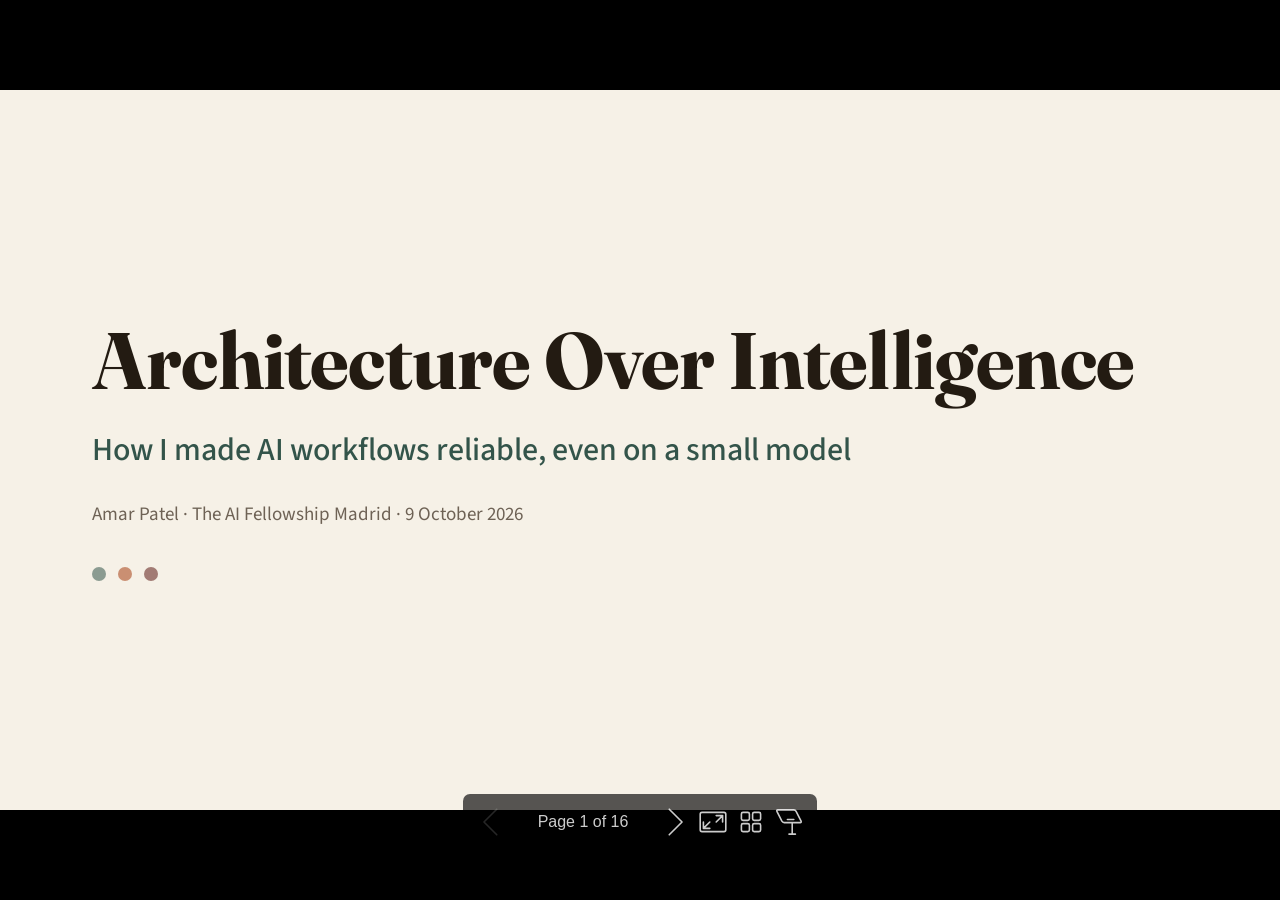
==== commit df9bd65c: "Slide 6: row labels as verbs; wider label column" ====
--- a/architecture-over-intelligence/index.html
+++ b/architecture-over-intelligence/index.html
@@ -1,12 +1,12 @@
-<!DOCTYPE html><html lang="en"><head><title>Architecture Over Intelligence</title><meta property="og:title" content="Architecture Over Intelligence"><meta charset="UTF-8"><meta name="viewport" content="width=device-width,height=device-height,initial-scale=1.0"><meta name="apple-mobile-web-app-capable" content="yes"><meta http-equiv="X-UA-Compatible" content="ie=edge"><meta property="og:type" content="website"><meta name="twitter:card" content="summary"><style>@media screen{body[data-bespoke-view=""] .bespoke-marp-parent>.bespoke-marp-osc>button,body[data-bespoke-view=next] .bespoke-marp-parent>.bespoke-marp-osc>button,body[data-bespoke-view=overview] button.bespoke-marp-overview-close,body[data-bespoke-view=presenter] .bespoke-marp-presenter-container .bespoke-marp-presenter-info-container .bespoke-marp-presenter-info-page-area .bespoke-marp-presenter-info-page,body[data-bespoke-view=presenter] .bespoke-marp-presenter-container .bespoke-marp-presenter-info-container button,body[data-bespoke-view=presenter] .bespoke-marp-presenter-container .bespoke-marp-presenter-note-container button{appearance:none;background-color:initial;border:0;color:inherit;cursor:pointer;font-size:inherit;opacity:.8;outline:none;padding:0;transition:opacity .2s linear;-webkit-tap-highlight-color:transparent}body[data-bespoke-view=""] .bespoke-marp-parent>.bespoke-marp-osc>button:disabled,body[data-bespoke-view=next] .bespoke-marp-parent>.bespoke-marp-osc>button:disabled,body[data-bespoke-view=overview] button.bespoke-marp-overview-close:disabled,body[data-bespoke-view=presenter] .bespoke-marp-presenter-container .bespoke-marp-presenter-info-container .bespoke-marp-presenter-info-page-area .bespoke-marp-presenter-info-page:disabled,body[data-bespoke-view=presenter] .bespoke-marp-presenter-container .bespoke-marp-presenter-info-container button:disabled,body[data-bespoke-view=presenter] .bespoke-marp-presenter-container .bespoke-marp-presenter-note-container button:disabled{cursor:not-allowed;opacity:.15!important}body[data-bespoke-view=""] .bespoke-marp-parent>.bespoke-marp-osc>button:hover,body[data-bespoke-view=next] .bespoke-marp-parent>.bespoke-marp-osc>button:hover,body[data-bespoke-view=overview] button.bespoke-marp-overview-close:hover,body[data-bespoke-view=presenter] .bespoke-marp-presenter-container .bespoke-marp-presenter-info-container .bespoke-marp-presenter-info-page-area .bespoke-marp-presenter-info-page:hover,body[data-bespoke-view=presenter] .bespoke-marp-presenter-container .bespoke-marp-presenter-info-container button:hover,body[data-bespoke-view=presenter] .bespoke-marp-presenter-container .bespoke-marp-presenter-note-container button:hover{opacity:1}body[data-bespoke-view=""] .bespoke-marp-parent>.bespoke-marp-osc>button:hover:active,body[data-bespoke-view=next] .bespoke-marp-parent>.bespoke-marp-osc>button:hover:active,body[data-bespoke-view=overview] button.bespoke-marp-overview-close:hover:active,body[data-bespoke-view=presenter] .bespoke-marp-presenter-container .bespoke-marp-presenter-info-container .bespoke-marp-presenter-info-page-area .bespoke-marp-presenter-info-page:hover:active,body[data-bespoke-view=presenter] .bespoke-marp-presenter-container .bespoke-marp-presenter-info-container button:hover:active,body[data-bespoke-view=presenter] .bespoke-marp-presenter-container .bespoke-marp-presenter-note-container button:hover:active{opacity:.6}body[data-bespoke-view=""] .bespoke-marp-parent>.bespoke-marp-osc>button:hover:not(:disabled),body[data-bespoke-view=next] .bespoke-marp-parent>.bespoke-marp-osc>button:hover:not(:disabled),body[data-bespoke-view=overview] button.bespoke-marp-overview-close:hover:not(:disabled),body[data-bespoke-view=presenter] .bespoke-marp-presenter-container .bespoke-marp-presenter-info-container .bespoke-marp-presenter-info-page-area .bespoke-marp-presenter-info-page:hover:not(:disabled),body[data-bespoke-view=presenter] .bespoke-marp-presenter-container .bespoke-marp-presenter-info-container button:hover:not(:disabled),body[data-bespoke-view=presenter] .bespoke-marp-presenter-container .bespoke-marp-presenter-note-container button:hover:not(:disabled){transition:none}body[data-bespoke-view=""] .bespoke-marp-parent>.bespoke-marp-osc>button[data-bespoke-marp-osc=prev],body[data-bespoke-view=next] .bespoke-marp-parent>.bespoke-marp-osc>button[data-bespoke-marp-osc=prev],body[data-bespoke-view=presenter] .bespoke-marp-presenter-container .bespoke-marp-presenter-info-container button.bespoke-marp-presenter-info-page-prev{background:#0000 url("[data-uri]") no-repeat 50%;background-size:contain;overflow:hidden;text-indent:100%;white-space:nowrap}body[data-bespoke-view=""] .bespoke-marp-parent>.bespoke-marp-osc>button[data-bespoke-marp-osc=next],body[data-bespoke-view=next] .bespoke-marp-parent>.bespoke-marp-osc>button[data-bespoke-marp-osc=next],body[data-bespoke-view=presenter] .bespoke-marp-presenter-container .bespoke-marp-presenter-info-container button.bespoke-marp-presenter-info-page-next{background:#0000 url("[data-uri]") no-repeat 50%;background-size:contain;overflow:hidden;text-indent:100%;white-space:nowrap}:is(body[data-bespoke-view=""],body[data-bespoke-view=next]) .bespoke-marp-parent>.bespoke-marp-osc>button[data-bespoke-marp-osc=fullscreen]{background:#0000 url("[data-uri]") no-repeat 50%;background-size:contain;overflow:hidden;text-indent:100%;white-space:nowrap}:is(body[data-bespoke-view=""],body[data-bespoke-view=next]) .bespoke-marp-parent>.bespoke-marp-osc>button.exit[data-bespoke-marp-osc=fullscreen]{background-image:url("[data-uri]")}:is(body[data-bespoke-view=""],body[data-bespoke-view=next]) .bespoke-marp-parent>.bespoke-marp-osc>button[data-bespoke-marp-osc=presenter]{background:#0000 url("[data-uri]") no-repeat 50%;background-size:contain;overflow:hidden;text-indent:100%;white-space:nowrap}body[data-bespoke-view=overview] button.bespoke-marp-overview-close,body[data-bespoke-view=presenter] .bespoke-marp-presenter-container .bespoke-marp-presenter-note-container button.bespoke-marp-presenter-note-bigger{background:#0000 url("[data-uri]") no-repeat 50%;background-size:contain;overflow:hidden;text-indent:100%;white-space:nowrap}body[data-bespoke-view=presenter] .bespoke-marp-presenter-container .bespoke-marp-presenter-note-container button.bespoke-marp-presenter-note-smaller{background:#0000 url("[data-uri]") no-repeat 50%;background-size:contain;overflow:hidden;text-indent:100%;white-space:nowrap}:is(body[data-bespoke-view=""],body[data-bespoke-view=next]) .bespoke-marp-parent>.bespoke-marp-osc>button[data-bespoke-marp-osc=overview]{background:#0000 url("[data-uri]") no-repeat 50%;background-size:contain;overflow:hidden;text-indent:100%;white-space:nowrap}}@keyframes __bespoke_marp_transition_reduced_outgoing__{0%{opacity:1}to{opacity:0}}@keyframes __bespoke_marp_transition_reduced_incoming__{0%{mix-blend-mode:plus-lighter;opacity:0}to{mix-blend-mode:plus-lighter;opacity:1}}.bespoke-marp-note,.bespoke-marp-osc,.bespoke-progress-parent{display:none;transition:none}@media screen{::view-transition-group(*){animation-duration:var(--marp-bespoke-transition-animation-duration,.5s);animation-timing-function:ease}::view-transition-new(*),::view-transition-old(*){animation-delay:0s;animation-direction:var(--marp-bespoke-transition-animation-direction,normal);animation-duration:var(--marp-bespoke-transition-animation-duration,.5s);animation-fill-mode:both;animation-name:var(--marp-bespoke-transition-animation-name,var(--marp-bespoke-transition-animation-name-fallback,__bespoke_marp_transition_no_animation__));mix-blend-mode:normal}::view-transition-old(*){--marp-bespoke-transition-animation-name-fallback:__bespoke_marp_transition_reduced_outgoing__;animation-timing-function:ease}::view-transition-new(*){--marp-bespoke-transition-animation-name-fallback:__bespoke_marp_transition_reduced_incoming__;animation-timing-function:ease}::view-transition-new(root),::view-transition-old(root){animation-timing-function:linear}::view-transition-new(__bespoke_marp_transition_osc__),::view-transition-old(__bespoke_marp_transition_osc__){animation-duration:0s!important;animation-name:__bespoke_marp_transition_osc__!important}::view-transition-new(__bespoke_marp_transition_osc__){opacity:0!important}.bespoke-marp-transition-warming-up::view-transition-group(*),.bespoke-marp-transition-warming-up::view-transition-new(*),.bespoke-marp-transition-warming-up::view-transition-old(*){animation-play-state:paused!important}body,html{height:100%;margin:0}body{background:#000;overflow:hidden}svg.bespoke-marp-slide{content-visibility:hidden;interactivity:inert;opacity:0;pointer-events:none;z-index:-1}svg.bespoke-marp-slide:not(.bespoke-marp-active) *{view-transition-name:none!important}svg.bespoke-marp-slide.bespoke-marp-active{content-visibility:visible;interactivity:auto;opacity:1;pointer-events:auto;z-index:0}svg.bespoke-marp-slide.bespoke-marp-active.bespoke-marp-active-ready *{animation-name:__bespoke_marp__!important}@supports not (content-visibility:hidden){svg.bespoke-marp-slide[data-bespoke-marp-load=hideable]{display:none}svg.bespoke-marp-slide[data-bespoke-marp-load=hideable].bespoke-marp-active{display:block}}}@media screen and (prefers-reduced-motion:reduce){svg.bespoke-marp-slide *{view-transition-name:none!important}}@media screen{[data-bespoke-marp-fragment=inactive]{visibility:hidden}:is(body[data-bespoke-view=""],body[data-bespoke-view=next]) .bespoke-marp-parent{inset:0;position:absolute}:is(body[data-bespoke-view=""],body[data-bespoke-view=next]) .bespoke-marp-parent>.bespoke-marp-osc{background:#000000a6;border-radius:7px;bottom:50px;color:#fff;contain:paint;display:block;font-family:Helvetica,Arial,sans-serif;font-size:16px;left:50%;line-height:0;opacity:1;padding:12px;position:absolute;touch-action:manipulation;transform:translateX(-50%);transition:opacity .2s linear;-webkit-user-select:none;user-select:none;view-transition-name:__bespoke_marp_transition_osc__;white-space:nowrap;will-change:transform;z-index:1}:is(body[data-bespoke-view=""],body[data-bespoke-view=next]) .bespoke-marp-parent>.bespoke-marp-osc>:where(*){margin-left:6px}:is(body[data-bespoke-view=""],body[data-bespoke-view=next]) .bespoke-marp-parent>.bespoke-marp-osc>:where(*):where(:first-child){margin-left:0}:is(body[data-bespoke-view=""],body[data-bespoke-view=next]) .bespoke-marp-parent>.bespoke-marp-osc>span{opacity:.8}:is(body[data-bespoke-view=""],body[data-bespoke-view=next]) .bespoke-marp-parent>.bespoke-marp-osc>span[data-bespoke-marp-osc=page]{display:inline-block;min-width:140px;text-align:center}:is(body[data-bespoke-view=""],body[data-bespoke-view=next]) .bespoke-marp-parent>.bespoke-marp-osc>button[data-bespoke-marp-osc=fullscreen],:is(body[data-bespoke-view=""],body[data-bespoke-view=next]) .bespoke-marp-parent>.bespoke-marp-osc>button[data-bespoke-marp-osc=next],:is(body[data-bespoke-view=""],body[data-bespoke-view=next]) .bespoke-marp-parent>.bespoke-marp-osc>button[data-bespoke-marp-osc=overview],:is(body[data-bespoke-view=""],body[data-bespoke-view=next]) .bespoke-marp-parent>.bespoke-marp-osc>button[data-bespoke-marp-osc=presenter],:is(body[data-bespoke-view=""],body[data-bespoke-view=next]) .bespoke-marp-parent>.bespoke-marp-osc>button[data-bespoke-marp-osc=prev]{height:32px;line-height:32px;width:32px}:is(body[data-bespoke-view=""],body[data-bespoke-view=next]) .bespoke-marp-parent.bespoke-marp-inactive{cursor:none}:is(body[data-bespoke-view=""],body[data-bespoke-view=next]) .bespoke-marp-parent.bespoke-marp-inactive>.bespoke-marp-osc{opacity:0;pointer-events:none}:is(body[data-bespoke-view=""],body[data-bespoke-view=next]) svg.bespoke-marp-slide{height:100%;left:0;position:absolute;top:0;width:100%}body[data-bespoke-view=""] .bespoke-progress-parent{background:#222;display:flex;height:5px;width:100%}body[data-bespoke-view=""] .bespoke-progress-parent+:where(.bespoke-marp-parent){top:5px}body[data-bespoke-view=""] .bespoke-progress-parent .bespoke-progress-bar{background:#0288d1;flex:0 0 0;transition:flex-basis .2s cubic-bezier(0,1,1,1)}body[data-bespoke-view=next]{background:#0000}body[data-bespoke-view=presenter]{background:#161616}body[data-bespoke-view=presenter] .bespoke-marp-presenter-container{display:grid;font-family:Helvetica,Arial,sans-serif;grid-template:"current dragbar next" minmax(140px,1fr) "current dragbar note" 2fr "info    dragbar note" 3em;grid-template-columns:minmax(3px,var(--bespoke-marp-presenter-split-ratio,66%)) 0 minmax(3px,1fr);height:100%;left:0;position:absolute;top:0;width:100%}body[data-bespoke-view=presenter] .bespoke-marp-presenter-container :where(.bespoke-marp-parent){grid-area:current;overflow:hidden;position:relative}body[data-bespoke-view=presenter] .bespoke-marp-presenter-container :where(.bespoke-marp-parent) :where(svg.bespoke-marp-slide){height:calc(100% - 40px);left:20px;pointer-events:none;position:absolute;top:20px;-webkit-user-select:none;user-select:none;width:calc(100% - 40px)}body[data-bespoke-view=presenter] .bespoke-marp-presenter-container :where(.bespoke-marp-parent) :where(svg.bespoke-marp-slide).bespoke-marp-active{filter:drop-shadow(0 3px 10px rgba(0,0,0,.5))}body[data-bespoke-view=presenter] .bespoke-marp-presenter-container .bespoke-marp-presenter-dragbar-container{background:#0288d1;cursor:col-resize;grid-area:dragbar;margin-left:-3px;opacity:0;position:relative;transition:opacity .4s linear .1s;width:6px;z-index:10}body[data-bespoke-view=presenter] .bespoke-marp-presenter-container .bespoke-marp-presenter-dragbar-container:hover{opacity:1}body[data-bespoke-view=presenter] .bespoke-marp-presenter-container .bespoke-marp-presenter-dragbar-container.active{opacity:1;transition-delay:0s}body[data-bespoke-view=presenter] .bespoke-marp-presenter-container .bespoke-marp-presenter-next-container{background:#222;cursor:pointer;display:none;grid-area:next;overflow:hidden;position:relative}body[data-bespoke-view=presenter] .bespoke-marp-presenter-container .bespoke-marp-presenter-next-container.active{display:block}body[data-bespoke-view=presenter] .bespoke-marp-presenter-container .bespoke-marp-presenter-next-container iframe.bespoke-marp-presenter-next{background:#0000;border:0;display:block;filter:drop-shadow(0 3px 10px rgba(0,0,0,.5));height:calc(100% - 40px);left:20px;pointer-events:none;position:absolute;interactivity:inert;top:20px;-webkit-user-select:none;user-select:none;width:calc(100% - 40px)}body[data-bespoke-view=presenter] .bespoke-marp-presenter-container .bespoke-marp-presenter-note-container{background:#222;color:#eee;grid-area:note;position:relative;z-index:1}body[data-bespoke-view=presenter] .bespoke-marp-presenter-container .bespoke-marp-presenter-note-container button{height:1.5em;line-height:1.5em;width:1.5em}body[data-bespoke-view=presenter] .bespoke-marp-presenter-container .bespoke-marp-presenter-note-container .bespoke-marp-presenter-note-wrapper{display:block;inset:0;position:absolute}body[data-bespoke-view=presenter] .bespoke-marp-presenter-container .bespoke-marp-presenter-note-container .bespoke-marp-presenter-note-buttons{background:#000000a6;border-radius:4px;bottom:0;display:flex;gap:4px;margin:12px;opacity:0;padding:6px;pointer-events:none;position:absolute;right:0;transition:opacity .2s linear}body[data-bespoke-view=presenter] .bespoke-marp-presenter-container .bespoke-marp-presenter-note-container .bespoke-marp-presenter-note-buttons:focus-within,body[data-bespoke-view=presenter] .bespoke-marp-presenter-container .bespoke-marp-presenter-note-container .bespoke-marp-presenter-note-wrapper:focus-within+.bespoke-marp-presenter-note-buttons,body[data-bespoke-view=presenter] .bespoke-marp-presenter-container .bespoke-marp-presenter-note-container:hover .bespoke-marp-presenter-note-buttons{opacity:1;pointer-events:auto}body[data-bespoke-view=presenter] .bespoke-marp-presenter-container .bespoke-marp-presenter-note-container .bespoke-marp-note{box-sizing:border-box;font-size:calc(1.1em*var(--bespoke-marp-note-font-scale, 1));height:calc(100% - 40px);margin:20px;overflow:auto;padding-right:3px;white-space:pre-wrap;width:calc(100% - 40px);word-wrap:break-word;scrollbar-color:#eeeeee80 #0000;scrollbar-width:thin}body[data-bespoke-view=presenter] .bespoke-marp-presenter-container .bespoke-marp-presenter-note-container .bespoke-marp-note::-webkit-scrollbar{width:6px}body[data-bespoke-view=presenter] .bespoke-marp-presenter-container .bespoke-marp-presenter-note-container .bespoke-marp-note::-webkit-scrollbar-track{background:#0000}body[data-bespoke-view=presenter] .bespoke-marp-presenter-container .bespoke-marp-presenter-note-container .bespoke-marp-note::-webkit-scrollbar-thumb{background:#eeeeee80;border-radius:6px}body[data-bespoke-view=presenter] .bespoke-marp-presenter-container .bespoke-marp-presenter-note-container .bespoke-marp-note:empty{pointer-events:none}body[data-bespoke-view=presenter] .bespoke-marp-presenter-container .bespoke-marp-presenter-note-container .bespoke-marp-note.active{display:block}body[data-bespoke-view=presenter] .bespoke-marp-presenter-container .bespoke-marp-presenter-note-container .bespoke-marp-note p:first-child{margin-top:0}body[data-bespoke-view=presenter] .bespoke-marp-presenter-container .bespoke-marp-presenter-note-container .bespoke-marp-note p:last-child{margin-bottom:0}body[data-bespoke-view=presenter] .bespoke-marp-presenter-container .bespoke-marp-presenter-info-container{align-items:center;box-sizing:border-box;color:#eee;display:flex;flex-wrap:nowrap;grid-area:info;justify-content:center;overflow:hidden;padding:0 10px}body[data-bespoke-view=presenter] .bespoke-marp-presenter-container .bespoke-marp-presenter-info-container :is(.bespoke-marp-presenter-info-page-area,.bespoke-marp-presenter-info-time,.bespoke-marp-presenter-info-timer){box-sizing:border-box;display:block;padding:0 10px;white-space:nowrap;width:100%}body[data-bespoke-view=presenter] .bespoke-marp-presenter-container .bespoke-marp-presenter-info-container button{height:1.5em;line-height:1.5em;width:1.5em}body[data-bespoke-view=presenter] .bespoke-marp-presenter-container .bespoke-marp-presenter-info-container .bespoke-marp-presenter-info-page-area{order:2;text-align:center}body[data-bespoke-view=presenter] .bespoke-marp-presenter-container .bespoke-marp-presenter-info-container .bespoke-marp-presenter-info-page-area .bespoke-marp-presenter-info-page{display:inline-block;min-width:120px;text-align:center}body[data-bespoke-view=presenter] .bespoke-marp-presenter-container .bespoke-marp-presenter-info-container .bespoke-marp-presenter-info-time{color:#999;order:1;text-align:left}body[data-bespoke-view=presenter] .bespoke-marp-presenter-container .bespoke-marp-presenter-info-container .bespoke-marp-presenter-info-timer{color:#999;order:3;text-align:right}body[data-bespoke-view=presenter] .bespoke-marp-presenter-container .bespoke-marp-presenter-info-container .bespoke-marp-presenter-info-timer:hover{cursor:pointer}body[data-bespoke-view=overview]{background:#161616;overflow:auto}body[data-bespoke-view=overview] [data-bespoke-marp-fragment=inactive]{visibility:visible}body[data-bespoke-view=overview] .bespoke-marp-overview-header{backdrop-filter:blur(4px);background:#222222d9;box-shadow:0 3px 10px #00000080;box-sizing:border-box;display:flex;height:48px;inset:0 0 auto;justify-content:flex-end;padding:10px;position:fixed;z-index:1}body[data-bespoke-view=overview] button.bespoke-marp-overview-close{height:28px;line-height:28px;transform:rotate(45deg);width:28px}body[data-bespoke-view=overview] .bespoke-marp-parent{display:grid;gap:40px;grid-template-columns:repeat(auto-fit,minmax(0,240px));justify-content:space-around;padding:30px}body[data-bespoke-view=overview] .bespoke-marp-parent svg.bespoke-marp-slide{--bov-selected:#0000;--bov-focus:#161616;--bov-focus-outline:#0000;background-image:conic-gradient(#161616 0 0),conic-gradient(var(--bov-focus) 0 0),conic-gradient(var(--bov-focus-outline) 0 0),conic-gradient(var(--bov-selected) 0 0);background-position:5px 5px,3px 3px,2px 2px,0 0;background-repeat:no-repeat;background-size:calc(100% - 10px) calc(100% - 10px),calc(100% - 6px) calc(100% - 6px),calc(100% - 4px) calc(100% - 4px),100% 100%;content-visibility:visible;cursor:pointer;filter:drop-shadow(0 3px 10px rgba(0,0,0,.5));margin:-6px;padding:6px;interactivity:auto;opacity:1;outline:0;pointer-events:auto;scroll-margin-block:30px;width:100%;z-index:0}body[data-bespoke-view=overview] .bespoke-marp-parent svg.bespoke-marp-slide *,body[data-bespoke-view=overview] .bespoke-marp-parent svg.bespoke-marp-slide.bespoke-marp-active *{pointer-events:none;interactivity:inert}body[data-bespoke-view=overview] .bespoke-marp-parent :is(svg.bespoke-marp-slide:active,svg.bespoke-marp-slide:focus-visible,svg.bespoke-marp-slide:hover){--bov-focus-outline:#161616}body[data-bespoke-view=overview] .bespoke-marp-parent svg.bespoke-marp-slide:focus-visible,body[data-bespoke-view=overview] .bespoke-marp-parent svg.bespoke-marp-slide:hover{--bov-focus:#999}body[data-bespoke-view=overview] .bespoke-marp-parent svg.bespoke-marp-slide:active{--bov-focus:#eee}body[data-bespoke-view=overview] .bespoke-marp-parent svg.bespoke-marp-slide.bespoke-marp-active{--bov-selected:#0288d1}body[data-bespoke-view=overview]:has(.bespoke-marp-overview-header) .bespoke-marp-parent{padding-top:78px}body[data-bespoke-view=overview]:has(.bespoke-marp-overview-header) .bespoke-marp-parent svg.bespoke-marp-slide{scroll-margin-top:78px}.bespoke-marp-overview{background:#000000a6;inset:0;opacity:0;pointer-events:none;position:fixed;transition:opacity .1s ease;z-index:10}.bespoke-marp-overview iframe{background:#222;border:0;display:block;height:100%;left:0;position:absolute;top:0;width:100%}.bespoke-marp-overview[data-open="1"]{opacity:1;pointer-events:auto}}@media print{.bespoke-marp-overview,.bespoke-marp-presenter-info-container,.bespoke-marp-presenter-next-container,.bespoke-marp-presenter-note-container{display:none}}</style><style>@import url('https://fonts.googleapis.com/css2?family=Fraunces:opsz,wght@9..144,400;9..144,500;9..144,600;9..144,700&family=Source+Sans+3:wght@400;500;600;700&family=IBM+Plex+Mono:wght@400;500;600&display=swap');div#\:\$p > svg > foreignObject > section{width:1280px;height:720px;box-sizing:border-box;overflow:hidden;position:relative;scroll-snap-align:center center;-webkit-text-size-adjust:100%;text-size-adjust:100%}div#\:\$p > svg > foreignObject > section::after{bottom:0;content:attr(data-marpit-pagination);padding:inherit;pointer-events:none;position:absolute;right:0}div#\:\$p > svg > foreignObject > section:not([data-marpit-pagination])::after{display:none}div#\:\$p > svg > foreignObject > section :where(:is(h1, marp-h1)){font-size:2em;margin-block:0.67em}div#\:\$p > svg > foreignObject > section section:where(:is(h1, marp-h1)){--marpit-root-font-size: 2em}div#\:\$p > svg > foreignObject > section video::-webkit-media-controls{will-change:transform}@page {size:1280px 720px;margin:0}@media print{html, body{background-color:#fff;margin:0;page-break-inside:avoid;break-inside:avoid-page}div#\:\$p > svg > foreignObject > section{page-break-before:always;break-before:page}div#\:\$p > svg > foreignObject > section, div#\:\$p > svg > foreignObject > section *{-webkit-print-color-adjust:exact!important;animation-delay:0s!important;animation-duration:0s!important;color-adjust:exact!important;print-color-adjust:exact!important;transition:none!important}div#\:\$p > svg[data-marpit-svg]{display:block;height:100vh;width:100vw}}div#\:\$p > svg > foreignObject > :where(section){container-type:size}div#\:\$p > svg > foreignObject > section img[data-marp-twemoji]{background:transparent;height:1em;margin:0 .05em 0 .1em;vertical-align:-.1em;width:1em}div#\:\$p > svg > foreignObject > :where(section):not([\20 root]){--paper:     #F6F1E7;--paper2:    #EFE8D8;--ink:       #231B12;--muted:     #6E6255;--accent:    #A63E12;--accentH:   #F28D54;--structure: #33544A;--structureH: #6FA394;--blocked:   #5C1A16;--hairline:  #E4DAC6;--display: 'Fraunces', 'Iowan Old Style', Georgia, serif;--sans: 'Source Sans 3', -apple-system, 'Segoe UI', sans-serif;--mono: 'IBM Plex Mono', ui-monospace, 'SF Mono', monospace;}div#\:\$p > svg > foreignObject > section{--color-background: var(--paper);--color-foreground: var(--ink);background:var(--paper);color:var(--ink);font-family:var(--sans);font-size:27px;line-height:1.42;padding:70px 92px;position:relative;display:flex;flex-direction:column;justify-content:flex-start;text-align:left}div#\:\$p > svg > foreignObject > section{--marpit-root-font-size: 27px}div#\:\$p > svg > foreignObject > section :is(h1, marp-h1), div#\:\$p > svg > foreignObject > section :is(h2, marp-h2), div#\:\$p > svg > foreignObject > section :is(h3, marp-h3){font-family:var(--display);font-weight:600;letter-spacing:-0.01em;line-height:1.06;color:var(--ink);margin:0 0 0.4em 0}div#\:\$p > svg > foreignObject > section :is(h1, marp-h1){font-size:54px}div#\:\$p > svg > foreignObject > section :is(h2, marp-h2){font-size:42px;color:var(--structure)}div#\:\$p > svg > foreignObject > section :is(h3, marp-h3){font-size:30px;color:var(--ink)}div#\:\$p > svg > foreignObject > section strong{color:var(--accent);font-weight:700}div#\:\$p > svg > foreignObject > section :is(h1, marp-h1) strong, div#\:\$p > svg > foreignObject > section :is(h2, marp-h2) strong{color:var(--accent)}div#\:\$p > svg > foreignObject > section :is(h1, marp-h1)::after{content:'';display:block;width:2.2em;height:5px;margin-top:0.3em;background:var(--accent);border-radius:2px}div#\:\$p > svg > foreignObject > section.lead :is(h1, marp-h1)::after{display:none}div#\:\$p > svg > foreignObject > section p, div#\:\$p > svg > foreignObject > section ul, div#\:\$p > svg > foreignObject > section ol, div#\:\$p > svg > foreignObject > section table, div#\:\$p > svg > foreignObject > section :is(pre, marp-pre){margin:0 0 0.85em 0}div#\:\$p > svg > foreignObject > section li{margin:0.28em 0}div#\:\$p > svg > foreignObject > section li::marker{color:var(--accent)}div#\:\$p > svg > foreignObject > section a{color:var(--accent)}div#\:\$p > svg > foreignObject > section code{font-family:var(--mono);font-size:0.9em;background:#EFE6D3;color:var(--ink);padding:0.05em 0.3em;border-radius:4px}div#\:\$p > svg > foreignObject > section :is(pre, marp-pre){background:#1E1710;color:#F1E7D3;font-family:var(--mono);font-size:0.8em;line-height:1.5;padding:22px 26px;border-radius:10px;overflow:hidden}div#\:\$p > svg > foreignObject > section :is(pre, marp-pre) code{background:none;color:inherit;padding:0;font-size:inherit}div#\:\$p > svg > foreignObject > section table{width:100%;border-collapse:collapse;font-size:0.82em;margin-bottom:1.1em}div#\:\$p > svg > foreignObject > section th{text-align:left;font-weight:600;color:var(--structure);border-bottom:2px solid var(--ink);padding:0.4em 0.6em 0.4em 0}div#\:\$p > svg > foreignObject > section td{border-bottom:1px solid var(--hairline);padding:0.42em 0.6em 0.42em 0;vertical-align:top}div#\:\$p > svg > foreignObject > section.lead{justify-content:center}div#\:\$p > svg > foreignObject > section.lead :is(h1, marp-h1){font-size:80px;font-weight:700;line-height:1.0;margin-bottom:0.35em}div#\:\$p > svg > foreignObject > section.lead .subtitle{font-size:32px;color:var(--structure);font-weight:500;margin-bottom:0.9em}div#\:\$p > svg > foreignObject > section.lead div#\:\$p > svg > foreignObject > section section.subtitle{--marpit-root-font-size: 32px}div#\:\$p > svg > foreignObject > section.lead .author{font-family:var(--sans);font-size:19px;color:var(--muted)}div#\:\$p > svg > foreignObject > section.lead div#\:\$p > svg > foreignObject > section section.author{--marpit-root-font-size: 19px}div#\:\$p > svg > foreignObject > section .lead-motif{display:flex;gap:12px;margin-top:1.4em}div#\:\$p > svg > foreignObject > section .lead-motif :is(span, marp-span){width:14px;height:14px;border-radius:50%;display:inline-block;opacity:0.55}div#\:\$p > svg > foreignObject > section .lead-motif .a{background:var(--structure)}div#\:\$p > svg > foreignObject > section .lead-motif .b{background:var(--accent)}div#\:\$p > svg > foreignObject > section .lead-motif .c{background:var(--blocked)}div#\:\$p > svg > foreignObject > section.close{background:var(--ink);color:var(--paper)}div#\:\$p > svg > foreignObject > section.close :is(h1, marp-h1), div#\:\$p > svg > foreignObject > section.close :is(h2, marp-h2){color:var(--paper)}div#\:\$p > svg > foreignObject > section.close :is(h1, marp-h1)::after{background:var(--accentH)}div#\:\$p > svg > foreignObject > section.close strong, div#\:\$p > svg > foreignObject > section.close a{color:var(--accentH)}div#\:\$p > svg > foreignObject > section.close code{background:#2F271D;color:#F1E7D3}div#\:\$p > svg > foreignObject > section.close :is(pre, marp-pre){background:#0F0C08}div#\:\$p > svg > foreignObject > section .body{flex:1 1 auto;display:flex;flex-direction:column;justify-content:center;min-height:0}div#\:\$p > svg > foreignObject > section .body > *:first-child{margin-top:0}div#\:\$p > svg > foreignObject > section .body > *:last-child{margin-bottom:0}div#\:\$p > svg > foreignObject > section footer{position:absolute;bottom:28px;left:88px;right:88px;font-family:var(--mono);font-size:15px;color:var(--muted)}div#\:\$p > svg > foreignObject > section.close footer{color:#A79987}div#\:\$p > svg > foreignObject > section.lead footer{display:none}div#\:\$p > svg > foreignObject > section::after{font-family:var(--mono);font-size:15px;line-height:1.42;color:var(--muted);content:attr(data-marpit-pagination);position:absolute;right:88px;bottom:28px;padding:0}div#\:\$p > svg > foreignObject > section::after{--marpit-root-font-size: 15px}div#\:\$p > svg > foreignObject > section .flow{display:flex;align-items:center;flex-wrap:wrap;gap:10px 4px;margin:0.7em 0 0.9em}div#\:\$p > svg > foreignObject > section .flow .step{background:#fff;border:2px solid var(--ink);border-radius:10px;padding:12px 16px;font-family:var(--sans);font-weight:600;font-size:0.62em;color:var(--ink);box-shadow:3px 3px 0 var(--hairline);white-space:nowrap}div#\:\$p > svg > foreignObject > section .flow div#\:\$p > svg > foreignObject > section section.step{--marpit-root-font-size: 0.62em}div#\:\$p > svg > foreignObject > section .flow .step.file{border-style:dashed;background:var(--paper2);font-family:var(--mono);font-weight:500}div#\:\$p > svg > foreignObject > section .flow .arrow{font-family:var(--mono);color:var(--accent);font-size:1.1em;padding:0 2px;flex-shrink:0}div#\:\$p > svg > foreignObject > section .flow div#\:\$p > svg > foreignObject > section section.arrow{--marpit-root-font-size: 1.1em}div#\:\$p > svg > foreignObject > section .flow.chain{flex-wrap:nowrap;gap:4px}div#\:\$p > svg > foreignObject > section .flow.chain .step{font-size:0.56em;padding:10px 11px}div#\:\$p > svg > foreignObject > section .flow.chain div#\:\$p > svg > foreignObject > section section.step{--marpit-root-font-size: 0.56em}div#\:\$p > svg > foreignObject > section .flow.chain .arrow{font-size:0.9em;padding:0}div#\:\$p > svg > foreignObject > section .flow.chain div#\:\$p > svg > foreignObject > section section.arrow{--marpit-root-font-size: 0.9em}div#\:\$p > svg > foreignObject > section .split{display:flex;gap:26px;margin:0.7em 0 0.9em}div#\:\$p > svg > foreignObject > section .split .panel{flex:1;border-radius:14px;padding:20px 24px}div#\:\$p > svg > foreignObject > section .split .demo{background:#ECE7D8;border:2px solid var(--hairline)}div#\:\$p > svg > foreignObject > section .split .prod{background:#F3E1D2;border:2px solid var(--accent)}div#\:\$p > svg > foreignObject > section .split .panel-title{margin:0 0 0.45em 0;font-size:1.05em;font-family:var(--display)}div#\:\$p > svg > foreignObject > section .split div#\:\$p > svg > foreignObject > section section.panel-title{--marpit-root-font-size: 1.05em}div#\:\$p > svg > foreignObject > section .split .demo .panel-title{color:var(--structure)}div#\:\$p > svg > foreignObject > section .split .prod .panel-title{color:var(--accent)}div#\:\$p > svg > foreignObject > section .split ul{margin:0;padding-left:1.05em;font-size:0.8em}div#\:\$p > svg > foreignObject > section .split li{margin:0.32em 0}div#\:\$p > svg > foreignObject > section .split li::marker{color:inherit}div#\:\$p > svg > foreignObject > section .split .demo li::marker{color:var(--structure)}div#\:\$p > svg > foreignObject > section .split .prod li::marker{color:var(--accent)}div#\:\$p > svg > foreignObject > section .statefile{background:#fff;border:2px solid var(--ink);border-radius:12px;overflow:hidden;margin:0.6em 0 0.8em;box-shadow:4px 4px 0 var(--hairline)}div#\:\$p > svg > foreignObject > section .statefile .tab{background:var(--ink);color:var(--paper);font-family:var(--mono);font-size:0.62em;padding:7px 18px;display:flex;justify-content:space-between;align-items:center}div#\:\$p > svg > foreignObject > section .statefile div#\:\$p > svg > foreignObject > section section.tab{--marpit-root-font-size: 0.62em}div#\:\$p > svg > foreignObject > section .statefile .tab .dot{width:9px;height:9px;border-radius:50%;background:var(--accentH);margin-right:8px;display:inline-block}div#\:\$p > svg > foreignObject > section .statefile .fields{padding:6px 22px}div#\:\$p > svg > foreignObject > section .statefile .field{display:flex;justify-content:space-between;gap:20px;padding:8px 0;border-bottom:1px solid var(--hairline);font-family:var(--mono);font-size:0.66em}div#\:\$p > svg > foreignObject > section .statefile div#\:\$p > svg > foreignObject > section section.field{--marpit-root-font-size: 0.66em}div#\:\$p > svg > foreignObject > section .statefile .field:last-child{border-bottom:none}div#\:\$p > svg > foreignObject > section .statefile .key{color:var(--structure);font-weight:600;flex-shrink:0}div#\:\$p > svg > foreignObject > section .statefile .val{color:var(--ink);text-align:right}div#\:\$p > svg > foreignObject > section .statefile .field.active{background:#FBF0DE;margin:0 -22px;padding:8px 22px}div#\:\$p > svg > foreignObject > section .statefile .field.active .val{color:var(--accent);font-weight:700}div#\:\$p > svg > foreignObject > section .statefile .field.aborted .val{color:var(--blocked);font-weight:700}div#\:\$p > svg > foreignObject > section .gates{display:flex;gap:18px;margin:0.7em 0 0.6em}div#\:\$p > svg > foreignObject > section .gates .gate{flex:1;border-radius:14px;padding:18px 18px;border:2px solid var(--ink);background:#fff}div#\:\$p > svg > foreignObject > section .gates .dot{width:30px;height:30px;border-radius:50%;margin-bottom:10px}div#\:\$p > svg > foreignObject > section .gates .auto .dot{background:var(--structure)}div#\:\$p > svg > foreignObject > section .gates .human .dot{background:var(--accent)}div#\:\$p > svg > foreignObject > section .gates .blocked .dot{background:var(--blocked)}div#\:\$p > svg > foreignObject > section .gates .gate-title{font-family:var(--display);font-size:1.05em;margin:0 0 5px}div#\:\$p > svg > foreignObject > section .gates div#\:\$p > svg > foreignObject > section section.gate-title{--marpit-root-font-size: 1.05em}div#\:\$p > svg > foreignObject > section .gates .gate p{font-size:0.62em;margin:0 0 4px;color:var(--muted);line-height:1.35}div#\:\$p > svg > foreignObject > section .gates .gate p:last-child{margin-bottom:0}div#\:\$p > svg > foreignObject > section .gates .gate .when{font-style:italic}div#\:\$p > svg > foreignObject > section .dial{margin:0.9em 0 0.3em;max-width:620px}div#\:\$p > svg > foreignObject > section .dial .track{position:relative;height:10px;border-radius:6px;background:linear-gradient(90deg, var(--accent), var(--structure))}div#\:\$p > svg > foreignObject > section .dial .marker{position:absolute;top:-10px;width:30px;height:30px;border-radius:50%;background:var(--paper);border:3px solid var(--ink);box-shadow:2px 2px 0 var(--hairline);transform:translateX(-50%)}div#\:\$p > svg > foreignObject > section.close .dial .marker{background:var(--ink);border-color:var(--paper);box-shadow:2px 2px 0 rgba(0,0,0,.4)}div#\:\$p > svg > foreignObject > section .dial .labels{display:flex;justify-content:space-between;margin-top:20px;font-family:var(--mono);font-size:0.58em;color:var(--muted);text-transform:uppercase;letter-spacing:0.04em}div#\:\$p > svg > foreignObject > section .dial div#\:\$p > svg > foreignObject > section section.labels{--marpit-root-font-size: 0.58em}div#\:\$p > svg > foreignObject > section.close .dial .labels{color:#A79987}div#\:\$p > svg > foreignObject > section .pipeline{display:flex;flex-wrap:wrap;gap:8px 6px;margin:0.7em 0 0.5em}div#\:\$p > svg > foreignObject > section .pipeline .node{display:flex;align-items:center;gap:7px;border:2px solid var(--ink);border-radius:999px;padding:7px 14px 7px 8px;background:#fff;font-size:0.6em;font-weight:600;white-space:nowrap}div#\:\$p > svg > foreignObject > section .pipeline div#\:\$p > svg > foreignObject > section section.node{--marpit-root-font-size: 0.6em}div#\:\$p > svg > foreignObject > section .pipeline .node .dot{width:12px;height:12px;border-radius:50%;flex-shrink:0}div#\:\$p > svg > foreignObject > section .pipeline .node.human .dot{background:var(--accent)}div#\:\$p > svg > foreignObject > section .pipeline .node.auto .dot{background:var(--structure)}div#\:\$p > svg > foreignObject > section .pipeline .node.optional{border-style:dashed;color:var(--muted)}div#\:\$p > svg > foreignObject > section .pipeline .node.optional .dot{background:var(--hairline);border:1px solid var(--muted)}div#\:\$p > svg > foreignObject > section .pipeline .sep{display:flex;align-items:center;color:var(--muted);font-family:var(--mono);font-size:0.9em}div#\:\$p > svg > foreignObject > section .pipeline div#\:\$p > svg > foreignObject > section section.sep{--marpit-root-font-size: 0.9em}div#\:\$p > svg > foreignObject > section .stats{display:flex;gap:34px;margin-top:16px}div#\:\$p > svg > foreignObject > section .stats .stat .n{font-family:var(--display);font-weight:700;font-size:1.7em;color:var(--accent);line-height:1}div#\:\$p > svg > foreignObject > section .stats .stat div#\:\$p > svg > foreignObject > section section.n{--marpit-root-font-size: 1.7em}div#\:\$p > svg > foreignObject > section .stats .stat .l{font-family:var(--sans);font-size:0.56em;color:var(--muted);text-transform:uppercase;letter-spacing:0.05em;margin-top:3px}div#\:\$p > svg > foreignObject > section .stats .stat div#\:\$p > svg > foreignObject > section section.l{--marpit-root-font-size: 0.56em}div#\:\$p > svg > foreignObject > section .resume{display:flex;align-items:center;margin:2.2em 0 0.4em}div#\:\$p > svg > foreignObject > section .resume .seg{flex:1;height:4px;background:var(--structure);border-radius:2px;position:relative}div#\:\$p > svg > foreignObject > section .resume .gap{width:70px;height:4px;flex-shrink:0;background:repeating-linear-gradient(90deg, var(--muted) 0 6px, transparent 6px 12px)}div#\:\$p > svg > foreignObject > section .resume .file{min-width:78px;padding:0 10px;box-sizing:border-box;height:58px;flex-shrink:0;border:2px solid var(--ink);border-radius:6px;background:#fff;display:flex;align-items:center;justify-content:center;text-align:center;font-family:var(--mono);font-size:0.5em;line-height:1.3;position:relative;z-index:1;box-shadow:3px 3px 0 var(--hairline);margin:0 -2px}div#\:\$p > svg > foreignObject > section .resume div#\:\$p > svg > foreignObject > section section.file{--marpit-root-font-size: 0.5em}div#\:\$p > svg > foreignObject > section .resume [data-label]::before{content:attr(data-label);position:absolute;bottom:calc(100% + 10px);font-family:var(--sans);font-size:17px;line-height:1;color:var(--muted);white-space:nowrap}div#\:\$p > svg > foreignObject > section .resume div#\:\$p > svg > foreignObject > section section[data-label]::before{--marpit-root-font-size: 17px}div#\:\$p > svg > foreignObject > section .resume .file[data-label]::before{left:50%;transform:translateX(-50%)}div#\:\$p > svg > foreignObject > section .resume .seg[data-label]::before{bottom:41px;left:0}div#\:\$p > svg > foreignObject > section .resume .seg.end[data-label]::before{left:auto;right:0}div#\:\$p > svg > foreignObject > section .icon-list{display:flex;flex-direction:column;gap:10px;margin:0.7em 0 0.8em}div#\:\$p > svg > foreignObject > section .icon-list .row{display:flex;align-items:flex-start;gap:14px}div#\:\$p > svg > foreignObject > section .icon-list .badge{flex-shrink:0;width:30px;height:30px;border-radius:50%;background:var(--ink);color:var(--paper);display:flex;align-items:center;justify-content:center;font-size:0.62em}div#\:\$p > svg > foreignObject > section .icon-list div#\:\$p > svg > foreignObject > section section.badge{--marpit-root-font-size: 0.62em}div#\:\$p > svg > foreignObject > section .icon-list .row.win .badge{background:var(--structure)}div#\:\$p > svg > foreignObject > section .icon-list .txt{font-size:0.8em;padding-top:0.1em}div#\:\$p > svg > foreignObject > section .icon-list div#\:\$p > svg > foreignObject > section section.txt{--marpit-root-font-size: 0.8em}div#\:\$p > svg > foreignObject > section .timeline{display:flex;gap:0;margin:0.9em 0 0.6em;position:relative}div#\:\$p > svg > foreignObject > section .timeline::before{content:'';position:absolute;left:8px;right:8px;top:17px;height:2px;background:var(--hairline)}div#\:\$p > svg > foreignObject > section .timeline .point{flex:1;text-align:left;position:relative;padding-top:32px;padding-right:20px}div#\:\$p > svg > foreignObject > section .timeline .point::before{content:'';position:absolute;top:9px;left:0;width:16px;height:16px;border-radius:50%;background:var(--accent);border:2px solid var(--ink)}div#\:\$p > svg > foreignObject > section .timeline .point .pt-title{margin:0 0 4px;font-family:var(--display);font-size:1.05em}div#\:\$p > svg > foreignObject > section .timeline .point div#\:\$p > svg > foreignObject > section section.pt-title{--marpit-root-font-size: 1.05em}div#\:\$p > svg > foreignObject > section .timeline .point p{margin:0;font-size:0.72em;color:var(--muted)}div#\:\$p > svg > foreignObject > section .pullquote{font-family:var(--display);font-style:italic;font-weight:500;font-size:1.3em;color:var(--structure);margin:0.8em 0}div#\:\$p > svg > foreignObject > section section.pullquote{--marpit-root-font-size: 1.3em}div#\:\$p > svg > foreignObject > section .pullquote::before{content:'\201C';color:var(--accent);font-size:1.55em;line-height:1;vertical-align:-0.12em;margin-right:0.12em}div#\:\$p > svg > foreignObject > section section.pullquote::before{--marpit-root-font-size: 1.55em}div#\:\$p > svg > foreignObject > section.close .pullquote{color:var(--paper)}div#\:\$p > svg > foreignObject > section.close .pullquote::before{color:var(--accentH)}div#\:\$p > svg > foreignObject > section .mapping{display:flex;flex-direction:column;gap:9px;margin:0.6em 0 0.8em}div#\:\$p > svg > foreignObject > section .mapping .row{display:grid;grid-template-columns:1fr 34px 1fr;align-items:center;gap:4px}div#\:\$p > svg > foreignObject > section .mapping .left, div#\:\$p > svg > foreignObject > section .mapping .right{border:2px solid var(--hairline);border-radius:8px;padding:8px 14px;font-size:0.68em}div#\:\$p > svg > foreignObject > section .mapping div#\:\$p > svg > foreignObject > section section.left, div#\:\$p > svg > foreignObject > section .mapping div#\:\$p > svg > foreignObject > section section.right{--marpit-root-font-size: 0.68em}div#\:\$p > svg > foreignObject > section .mapping .left{background:#fff}div#\:\$p > svg > foreignObject > section .mapping .right{background:#F3E1D2;border-color:var(--accent)}div#\:\$p > svg > foreignObject > section .mapping .arrow{text-align:center;color:var(--accent);font-family:var(--mono);font-size:1.15em}div#\:\$p > svg > foreignObject > section .mapping div#\:\$p > svg > foreignObject > section section.arrow{--marpit-root-font-size: 1.15em}div#\:\$p > svg > foreignObject > section .rules{display:flex;flex-direction:column;gap:10px;margin:0.6em 0 0.7em}div#\:\$p > svg > foreignObject > section .rules .rule{display:flex;align-items:flex-start;gap:16px}div#\:\$p > svg > foreignObject > section .rules .num{font-family:var(--display);font-weight:700;font-size:1.4em;color:var(--accent);width:1.1em;flex-shrink:0;line-height:1.15}div#\:\$p > svg > foreignObject > section .rules div#\:\$p > svg > foreignObject > section section.num{--marpit-root-font-size: 1.4em}div#\:\$p > svg > foreignObject > section .rules .txt{font-size:0.8em;padding-top:0.14em}div#\:\$p > svg > foreignObject > section .rules div#\:\$p > svg > foreignObject > section section.txt{--marpit-root-font-size: 0.8em}div#\:\$p > svg > foreignObject > section .legend{display:flex;flex-wrap:wrap;gap:22px;margin-top:14px;font-size:0.66em;color:var(--muted);align-items:center}div#\:\$p > svg > foreignObject > section section.legend{--marpit-root-font-size: 0.66em}div#\:\$p > svg > foreignObject > section .legend i{display:inline-block;width:12px;height:12px;border-radius:50%;margin-right:7px}div#\:\$p > svg > foreignObject > section .legend .d-human{background:var(--accent)}div#\:\$p > svg > foreignObject > section .legend .d-auto{background:var(--structure)}div#\:\$p > svg > foreignObject > section .legend .d-opt{background:var(--hairline);border:1px solid var(--muted)}div#\:\$p > svg > foreignObject > section .inshort{margin-top:auto;display:flex;align-items:baseline;gap:14px;border-top:2px solid var(--ink);padding-top:12px;margin-bottom:18px;font-size:0.82em}div#\:\$p > svg > foreignObject > section section.inshort{--marpit-root-font-size: 0.82em}div#\:\$p > svg > foreignObject > section .inshort b{font-family:var(--mono);font-weight:600;font-size:0.62em;text-transform:uppercase;letter-spacing:0.08em;color:var(--paper);background:var(--accent);padding:3px 9px;border-radius:4px;flex-shrink:0}div#\:\$p > svg > foreignObject > section.close .inshort{border-top-color:var(--paper)}div#\:\$p > svg > foreignObject > section .kicker{font-family:var(--mono);font-size:16px;letter-spacing:0.12em;text-transform:uppercase;color:var(--accent);margin-bottom:6px}div#\:\$p > svg > foreignObject > section section.kicker{--marpit-root-font-size: 16px}div#\:\$p > svg > foreignObject > section.close .kicker{color:var(--accentH)}div#\:\$p > svg > foreignObject > section .word{display:inline-flex;gap:10px;align-items:baseline;background:var(--paper2);border:1px dashed var(--muted);border-radius:8px;padding:6px 12px;font-size:0.62em;color:var(--ink)}div#\:\$p > svg > foreignObject > section section.word{--marpit-root-font-size: 0.62em}div#\:\$p > svg > foreignObject > section .word em{font-style:normal;font-family:var(--mono);font-weight:600;color:var(--structure)}div#\:\$p > svg > foreignObject > section .cols{display:grid;grid-template-columns:1fr 1fr;gap:24px;margin:0.4em 0 0.6em}div#\:\$p > svg > foreignObject > section .cols.three{grid-template-columns:1fr 1fr 1fr}div#\:\$p > svg > foreignObject > section .card{background:#fff;border:2px solid var(--ink);border-radius:14px;padding:16px 20px;box-shadow:4px 4px 0 var(--hairline)}div#\:\$p > svg > foreignObject > section .card.bad{border-color:var(--blocked);background:#F6E4DE}div#\:\$p > svg > foreignObject > section .card.good{border-color:var(--structure);background:#E4EEE9}div#\:\$p > svg > foreignObject > section .card.soft{border-color:var(--hairline);background:var(--paper2);box-shadow:none}div#\:\$p > svg > foreignObject > section .card :is(h3, marp-h3){font-size:0.95em;margin-bottom:0.3em}div#\:\$p > svg > foreignObject > section .card .sub{font-family:var(--mono);font-size:0.5em;color:var(--muted);text-transform:uppercase;letter-spacing:0.06em;margin-bottom:6px}div#\:\$p > svg > foreignObject > section .card div#\:\$p > svg > foreignObject > section section.sub{--marpit-root-font-size: 0.5em}div#\:\$p > svg > foreignObject > section .card ul{margin:0;padding-left:1.05em;font-size:0.7em}div#\:\$p > svg > foreignObject > section .card li{margin:0.25em 0}div#\:\$p > svg > foreignObject > section .card p{font-size:0.7em;margin:0.2em 0}div#\:\$p > svg > foreignObject > section .yes, div#\:\$p > svg > foreignObject > section .no, div#\:\$p > svg > foreignObject > section .na{display:inline-flex;align-items:center;justify-content:center;width:30px;height:30px;border-radius:50%;font-weight:700;font-size:0.8em;color:#fff;flex-shrink:0}div#\:\$p > svg > foreignObject > section section.yes, div#\:\$p > svg > foreignObject > section section.no, div#\:\$p > svg > foreignObject > section section.na{--marpit-root-font-size: 0.8em}div#\:\$p > svg > foreignObject > section .yes{background:var(--structure)}div#\:\$p > svg > foreignObject > section .no{background:var(--blocked)}div#\:\$p > svg > foreignObject > section .na{background:var(--hairline);color:var(--muted)}div#\:\$p > svg > foreignObject > section .checks{list-style:none;padding:0;margin:0}div#\:\$p > svg > foreignObject > section .checks li{display:flex;gap:12px;align-items:flex-start;margin:0.35em 0}div#\:\$p > svg > foreignObject > section .checks li::marker{content:none}div#\:\$p > svg > foreignObject > section .checks .t{font-size:0.72em;padding-top:0.12em}div#\:\$p > svg > foreignObject > section .checks div#\:\$p > svg > foreignObject > section section.t{--marpit-root-font-size: 0.72em}div#\:\$p > svg > foreignObject > section .metric{margin:0.2em 0 0.55em}div#\:\$p > svg > foreignObject > section .metric .mlabel{font-weight:700;font-size:0.66em;margin-bottom:6px}div#\:\$p > svg > foreignObject > section .metric div#\:\$p > svg > foreignObject > section section.mlabel{--marpit-root-font-size: 0.66em}div#\:\$p > svg > foreignObject > section .metric .mlabel :is(span, marp-span){font-weight:400;color:var(--muted)}div#\:\$p > svg > foreignObject > section .bars{display:grid;grid-template-columns:110px 1fr;row-gap:5px;column-gap:12px;align-items:center}div#\:\$p > svg > foreignObject > section .bars .when{font-family:var(--mono);font-size:0.5em;color:var(--muted);text-align:right}div#\:\$p > svg > foreignObject > section .bars div#\:\$p > svg > foreignObject > section section.when{--marpit-root-font-size: 0.5em}div#\:\$p > svg > foreignObject > section .bars .bar{height:26px;border-radius:4px;display:flex;align-items:center;padding-left:10px;font-family:var(--mono);font-weight:600;font-size:0.56em;color:#fff;min-width:34px;box-sizing:border-box}div#\:\$p > svg > foreignObject > section .bars div#\:\$p > svg > foreignObject > section section.bar{--marpit-root-font-size: 0.56em}div#\:\$p > svg > foreignObject > section .bars .bar.ink{background:var(--ink)}div#\:\$p > svg > foreignObject > section .bars .bar.red{background:var(--accent)}div#\:\$p > svg > foreignObject > section .bars .bar.green{background:var(--structure)}div#\:\$p > svg > foreignObject > section .bars .bar.zero{background:transparent;color:var(--muted);border:1px dashed var(--muted)}div#\:\$p > svg > foreignObject > section .trio{display:grid;grid-template-columns:1fr 1fr 1fr;gap:22px;margin:0.5em 0 0.4em}div#\:\$p > svg > foreignObject > section .trio .box{border-radius:16px;padding:18px 20px 16px;border:3px solid var(--ink);background:#fff;box-shadow:5px 5px 0 var(--hairline)}div#\:\$p > svg > foreignObject > section .trio .box svg{width:54px;height:54px;display:block;margin-bottom:6px}div#\:\$p > svg > foreignObject > section .trio .who{font-family:var(--display);font-size:1.25em;font-weight:700;line-height:1}div#\:\$p > svg > foreignObject > section .trio div#\:\$p > svg > foreignObject > section section.who{--marpit-root-font-size: 1.25em}div#\:\$p > svg > foreignObject > section .trio .verb{font-family:var(--mono);font-size:0.56em;text-transform:uppercase;letter-spacing:0.08em;margin:6px 0 10px}div#\:\$p > svg > foreignObject > section .trio div#\:\$p > svg > foreignObject > section section.verb{--marpit-root-font-size: 0.56em}div#\:\$p > svg > foreignObject > section .trio .model{border-color:var(--accent)}div#\:\$p > svg > foreignObject > section .trio .model .verb{color:var(--accent)}div#\:\$p > svg > foreignObject > section .trio .scripts{border-color:var(--structure)}div#\:\$p > svg > foreignObject > section .trio .scripts .verb{color:var(--structure)}div#\:\$p > svg > foreignObject > section .trio .files{border-color:var(--ink)}div#\:\$p > svg > foreignObject > section .trio .files .verb{color:var(--ink)}div#\:\$p > svg > foreignObject > section .trio ul{margin:0;padding-left:1em;font-size:0.64em}div#\:\$p > svg > foreignObject > section .trio li{margin:0.2em 0}div#\:\$p > svg > foreignObject > section .sorter{display:grid;grid-template-columns:1fr 1fr;gap:22px}div#\:\$p > svg > foreignObject > section .sorter .col{border-radius:14px;padding:14px 18px}div#\:\$p > svg > foreignObject > section .sorter .col.model{background:#F3E1D2;border:2px solid var(--accent)}div#\:\$p > svg > foreignObject > section .sorter .col.script{background:#E4EEE9;border:2px solid var(--structure)}div#\:\$p > svg > foreignObject > section .sorter .head{font-family:var(--display);font-weight:700;font-size:0.9em;margin-bottom:2px}div#\:\$p > svg > foreignObject > section .sorter div#\:\$p > svg > foreignObject > section section.head{--marpit-root-font-size: 0.9em}div#\:\$p > svg > foreignObject > section .sorter .q{font-size:0.6em;color:var(--muted);margin-bottom:8px;font-style:italic}div#\:\$p > svg > foreignObject > section .sorter div#\:\$p > svg > foreignObject > section section.q{--marpit-root-font-size: 0.6em}div#\:\$p > svg > foreignObject > section .sorter .chips{display:flex;flex-wrap:wrap;gap:7px}div#\:\$p > svg > foreignObject > section .sorter .chip{background:#fff;border:1px solid var(--ink);border-radius:999px;padding:4px 12px;font-size:0.58em;font-weight:600}div#\:\$p > svg > foreignObject > section .sorter div#\:\$p > svg > foreignObject > section section.chip{--marpit-root-font-size: 0.58em}div#\:\$p > svg > foreignObject > section .evidence{display:flex;gap:18px;margin-top:14px}div#\:\$p > svg > foreignObject > section .evidence .fact{flex:1}div#\:\$p > svg > foreignObject > section .evidence .fact::before{content:'';display:block;width:40px;height:5px;border-radius:2px;background:var(--accent);margin-bottom:8px}div#\:\$p > svg > foreignObject > section .evidence .fact .big{font-family:var(--display);font-weight:700;font-size:1.15em;color:var(--accent);line-height:1.05}div#\:\$p > svg > foreignObject > section .evidence .fact div#\:\$p > svg > foreignObject > section section.big{--marpit-root-font-size: 1.15em}div#\:\$p > svg > foreignObject > section .evidence .fact .small{font-size:0.6em;color:var(--ink);margin-top:3px}div#\:\$p > svg > foreignObject > section .evidence .fact div#\:\$p > svg > foreignObject > section section.small{--marpit-root-font-size: 0.6em}div#\:\$p > svg > foreignObject > section .evidence .fact.green::before{background:var(--structure)}div#\:\$p > svg > foreignObject > section .evidence .fact.green .big{color:var(--structure)}div#\:\$p > svg > foreignObject > section .gatecheck{display:grid;grid-template-columns:1fr 44px 0.8fr 44px 1fr;align-items:center;margin:0.4em 0 0.3em}div#\:\$p > svg > foreignObject > section .gatecheck .q{border:2px solid var(--structure);background:#E4EEE9;border-radius:12px;padding:12px 14px;font-size:0.64em}div#\:\$p > svg > foreignObject > section .gatecheck div#\:\$p > svg > foreignObject > section section.q{--marpit-root-font-size: 0.64em}div#\:\$p > svg > foreignObject > section .gatecheck .q b{display:block;font-family:var(--mono);font-size:0.8em;color:var(--structure);text-transform:uppercase;letter-spacing:0.06em}div#\:\$p > svg > foreignObject > section .gatecheck .work{border:3px solid var(--ink);background:#fff;border-radius:12px;padding:16px 12px;text-align:center;font-weight:700;font-size:0.72em}div#\:\$p > svg > foreignObject > section .gatecheck div#\:\$p > svg > foreignObject > section section.work{--marpit-root-font-size: 0.72em}div#\:\$p > svg > foreignObject > section .gatecheck .arr{text-align:center;color:var(--accent);font-family:var(--mono);font-size:1.1em}div#\:\$p > svg > foreignObject > section .gatecheck div#\:\$p > svg > foreignObject > section section.arr{--marpit-root-font-size: 1.1em}div#\:\$p > svg > foreignObject > section .stopline{display:grid;grid-template-columns:1fr 44px 0.8fr 44px 1fr;margin-bottom:0.4em}div#\:\$p > svg > foreignObject > section .stopline .stop{text-align:center;font-family:var(--mono);font-size:0.56em;color:var(--blocked);font-weight:700}div#\:\$p > svg > foreignObject > section .stopline div#\:\$p > svg > foreignObject > section section.stop{--marpit-root-font-size: 0.56em}div#\:\$p > svg > foreignObject > section .stopline .stop :is(span, marp-span){display:inline-block;background:var(--blocked);color:#fff;border-radius:6px;padding:3px 10px;margin-top:4px}div#\:\$p > svg > foreignObject > section .terminal{background:#1E1710;color:#F1E7D3;border-radius:12px;padding:18px 24px;font-family:var(--mono);font-size:0.66em;line-height:1.5;margin:0.3em 0}div#\:\$p > svg > foreignObject > section section.terminal{--marpit-root-font-size: 0.66em}div#\:\$p > svg > foreignObject > section .terminal .who{font-size:0.72em;letter-spacing:0.08em;text-transform:uppercase;color:#A79987;display:block;margin-bottom:2px}div#\:\$p > svg > foreignObject > section .terminal div#\:\$p > svg > foreignObject > section section.who{--marpit-root-font-size: 0.72em}div#\:\$p > svg > foreignObject > section .terminal .gate{color:var(--accentH)}div#\:\$p > svg > foreignObject > section .terminal .model{color:#CFE3DB}div#\:\$p > svg > foreignObject > section .terminal + .terminal{margin-top:10px}div#\:\$p > svg > foreignObject > section .stamp{font-family:var(--mono);font-size:0.5em;color:var(--muted);margin-top:4px}div#\:\$p > svg > foreignObject > section section.stamp{--marpit-root-font-size: 0.5em}div#\:\$p > svg > foreignObject > section .dialog{border:3px solid var(--ink);border-radius:12px;background:#fff;box-shadow:6px 6px 0 var(--hairline);overflow:hidden}div#\:\$p > svg > foreignObject > section .dialog .bar{background:var(--accent);color:#fff;font-family:var(--mono);font-size:0.56em;padding:6px 14px;letter-spacing:0.04em}div#\:\$p > svg > foreignObject > section .dialog div#\:\$p > svg > foreignObject > section section.bar{--marpit-root-font-size: 0.56em}div#\:\$p > svg > foreignObject > section .dialog .msg{padding:12px 16px 6px;font-size:0.64em}div#\:\$p > svg > foreignObject > section .dialog div#\:\$p > svg > foreignObject > section section.msg{--marpit-root-font-size: 0.64em}div#\:\$p > svg > foreignObject > section .dialog .btns{display:flex;gap:10px;padding:6px 16px 14px}div#\:\$p > svg > foreignObject > section .dialog .btn{font-family:var(--mono);font-size:0.56em;font-weight:700;padding:6px 16px;border-radius:6px;border:2px solid var(--ink)}div#\:\$p > svg > foreignObject > section .dialog div#\:\$p > svg > foreignObject > section section.btn{--marpit-root-font-size: 0.56em}div#\:\$p > svg > foreignObject > section .dialog .btn.ok{background:var(--structure);color:#fff;border-color:var(--structure)}div#\:\$p > svg > foreignObject > section .dialog .btn.block{background:var(--blocked);color:#fff;border-color:var(--blocked)}div#\:\$p > svg > foreignObject > section .score{display:grid;grid-template-columns:1.7fr 1fr 1fr;border:2px solid var(--ink);border-radius:12px;overflow:hidden;background:#fff}div#\:\$p > svg > foreignObject > section .score > div{padding:8px 16px;border-bottom:1px solid var(--hairline);display:flex;align-items:center;gap:10px;font-size:0.64em}div#\:\$p > svg > foreignObject > section .score .h{background:var(--ink);color:var(--paper);font-family:var(--mono);font-size:0.5em;text-transform:uppercase;letter-spacing:0.08em}div#\:\$p > svg > foreignObject > section .score div#\:\$p > svg > foreignObject > section section.h{--marpit-root-font-size: 0.5em}div#\:\$p > svg > foreignObject > section .score .h.old{background:var(--blocked)}div#\:\$p > svg > foreignObject > section .score .h.new{background:var(--structure)}div#\:\$p > svg > foreignObject > section .score .lab{font-weight:600}div#\:\$p > svg > foreignObject > section .score > div:nth-last-child(-n+3){border-bottom:none}div#\:\$p > svg > foreignObject > section .timeline .point.hot::before{background:var(--blocked)}div#\:\$p > svg > foreignObject > section .timeline .point.green::before{background:var(--structure)}div#\:\$p > svg > foreignObject > section .loop{display:flex;align-items:center;gap:10px;flex-wrap:wrap;margin:0.5em 0}div#\:\$p > svg > foreignObject > section .loop .task{background:var(--ink);color:var(--paper);border-radius:10px;padding:12px 18px;font-weight:700;font-size:0.7em}div#\:\$p > svg > foreignObject > section .loop div#\:\$p > svg > foreignObject > section section.task{--marpit-root-font-size: 0.7em}div#\:\$p > svg > foreignObject > section .loop .task i{display:inline-block;width:18px;height:18px;border-radius:4px;background:#9aa0a6;vertical-align:-3px;margin-left:8px}div#\:\$p > svg > foreignObject > section .loop .c{border:2px dashed var(--accent);border-radius:999px;padding:7px 14px;font-size:0.6em;font-weight:600;background:#fff}div#\:\$p > svg > foreignObject > section .loop div#\:\$p > svg > foreignObject > section section.c{--marpit-root-font-size: 0.6em}div#\:\$p > svg > foreignObject > section .loop .a{color:var(--accent);font-family:var(--mono)}div#\:\$p > svg > foreignObject > section .coin{display:inline-flex;align-items:center;justify-content:center;width:26px;height:26px;border-radius:50%;background:#E0B24A;border:2px solid #8a6a1c;color:#5a430f;font-weight:800;font-size:0.5em}div#\:\$p > svg > foreignObject > section section.coin{--marpit-root-font-size:0.5em}div#\:\$p > svg > foreignObject > section .card ul{font-size:0.8em}div#\:\$p > svg > foreignObject > section .card p{font-size:0.8em}div#\:\$p > svg > foreignObject > section .card .sub{font-size:0.56em}div#\:\$p > svg > foreignObject > section .card div#\:\$p > svg > foreignObject > section section.sub{--marpit-root-font-size: 0.56em}div#\:\$p > svg > foreignObject > section .checks .t{font-size:0.86em}div#\:\$p > svg > foreignObject > section .checks div#\:\$p > svg > foreignObject > section section.t{--marpit-root-font-size: 0.86em}div#\:\$p > svg > foreignObject > section .trio li{font-size:0.76em}div#\:\$p > svg > foreignObject > section .sorter .chip{font-size:0.68em;padding:5px 13px}div#\:\$p > svg > foreignObject > section .sorter div#\:\$p > svg > foreignObject > section section.chip{--marpit-root-font-size: 0.68em}div#\:\$p > svg > foreignObject > section .sorter .q{font-size:0.68em}div#\:\$p > svg > foreignObject > section .sorter div#\:\$p > svg > foreignObject > section section.q{--marpit-root-font-size: 0.68em}div#\:\$p > svg > foreignObject > section .evidence .fact .small{font-size:0.68em}div#\:\$p > svg > foreignObject > section .evidence .fact div#\:\$p > svg > foreignObject > section section.small{--marpit-root-font-size: 0.68em}div#\:\$p > svg > foreignObject > section .gatecheck .q{font-size:0.74em}div#\:\$p > svg > foreignObject > section .gatecheck div#\:\$p > svg > foreignObject > section section.q{--marpit-root-font-size: 0.74em}div#\:\$p > svg > foreignObject > section .gatecheck .work{font-size:0.8em}div#\:\$p > svg > foreignObject > section .gatecheck div#\:\$p > svg > foreignObject > section section.work{--marpit-root-font-size: 0.8em}div#\:\$p > svg > foreignObject > section .stopline .stop{font-size:0.62em}div#\:\$p > svg > foreignObject > section .stopline div#\:\$p > svg > foreignObject > section section.stop{--marpit-root-font-size: 0.62em}div#\:\$p > svg > foreignObject > section .score > div{font-size:0.76em;padding:10px 16px}div#\:\$p > svg > foreignObject > section .score .h{font-size:0.56em}div#\:\$p > svg > foreignObject > section .score div#\:\$p > svg > foreignObject > section section.h{--marpit-root-font-size: 0.56em}div#\:\$p > svg > foreignObject > section .terminal{font-size:0.74em}div#\:\$p > svg > foreignObject > section section.terminal{--marpit-root-font-size: 0.74em}div#\:\$p > svg > foreignObject > section .stamp{font-size:0.56em}div#\:\$p > svg > foreignObject > section section.stamp{--marpit-root-font-size: 0.56em}div#\:\$p > svg > foreignObject > section .dialog .msg{font-size:0.72em}div#\:\$p > svg > foreignObject > section .dialog div#\:\$p > svg > foreignObject > section section.msg{--marpit-root-font-size: 0.72em}div#\:\$p > svg > foreignObject > section .word{font-size:0.7em}div#\:\$p > svg > foreignObject > section section.word{--marpit-root-font-size: 0.7em}div#\:\$p > svg > foreignObject > section .rules{gap:16px}div#\:\$p > svg > foreignObject > section .rules .txt{font-size:0.92em}div#\:\$p > svg > foreignObject > section .rules div#\:\$p > svg > foreignObject > section section.txt{--marpit-root-font-size: 0.92em}div#\:\$p > svg > foreignObject > section .metric{margin:0 0 0.35em}div#\:\$p > svg > foreignObject > section .metric .mlabel{font-size:0.62em;margin-bottom:4px}div#\:\$p > svg > foreignObject > section .metric div#\:\$p > svg > foreignObject > section section.mlabel{--marpit-root-font-size: 0.62em}div#\:\$p > svg > foreignObject > section .bars{row-gap:4px}div#\:\$p > svg > foreignObject > section .bars .bar{height:22px;font-size:0.54em}div#\:\$p > svg > foreignObject > section .bars div#\:\$p > svg > foreignObject > section section.bar{--marpit-root-font-size: 0.54em}div#\:\$p > svg > foreignObject > section .trio ul{font-size:0.76em}div#\:\$p > svg > foreignObject > section .trio li{font-size:1em}div#\:\$p > svg > foreignObject > section .score > div{font-size:0.72em;padding:7px 16px}div#\:\$p > svg > foreignObject > section[data-marpit-scope-LeY5XgJR] .flowmap{display:grid;grid-template-columns:118px 1.35fr 1.35fr 0.9fr 0.8fr;gap:3px 8px;font-size:15px;line-height:1.15}div#\:\$p > svg > foreignObject > section[data-marpit-scope-LeY5XgJR] div#\:\$p > svg > foreignObject > section section.flowmap{--marpit-root-font-size:15px}div#\:\$p > svg > foreignObject > section[data-marpit-scope-LeY5XgJR] .flowmap .hd{font-family:var(--mono);font-size:12px;letter-spacing:.06em;text-transform:uppercase;padding:0 6px 3px}div#\:\$p > svg > foreignObject > section[data-marpit-scope-LeY5XgJR] .flowmap div#\:\$p > svg > foreignObject > section section.hd{--marpit-root-font-size:12px}div#\:\$p > svg > foreignObject > section[data-marpit-scope-LeY5XgJR] .flowmap .hd.m{color:var(--accent)}div#\:\$p > svg > foreignObject > section[data-marpit-scope-LeY5XgJR] .flowmap .hd.s{color:var(--structure)}div#\:\$p > svg > foreignObject > section[data-marpit-scope-LeY5XgJR] .flowmap .hd.y{color:var(--ink)}div#\:\$p > svg > foreignObject > section[data-marpit-scope-LeY5XgJR] .flowmap .hd.f{color:var(--muted)}div#\:\$p > svg > foreignObject > section[data-marpit-scope-LeY5XgJR] .flowmap .st{font-weight:700;padding:4px 0}div#\:\$p > svg > foreignObject > section[data-marpit-scope-LeY5XgJR] .flowmap .c{padding:4px 8px;border-radius:6px}div#\:\$p > svg > foreignObject > section[data-marpit-scope-LeY5XgJR] .flowmap .c.m{background:#F3E0D2;border:1px solid var(--accent)}div#\:\$p > svg > foreignObject > section[data-marpit-scope-LeY5XgJR] .flowmap .c.s{background:#E1EAE5;border:1px solid var(--structure)}div#\:\$p > svg > foreignObject > section[data-marpit-scope-LeY5XgJR] .flowmap .rev{border:1.5px dashed var(--ink);background:#fff}div#\:\$p > svg > foreignObject > section[data-marpit-scope-LeY5XgJR] .flowmap .door{background:var(--blocked);color:#fff;font-weight:700;border:1.5px solid var(--blocked)}div#\:\$p > svg > foreignObject > section[data-marpit-scope-LeY5XgJR] .flowmap .c.f{font-family:var(--mono);font-size:12px;color:var(--muted);border:1px dashed var(--hairline);background:var(--paper2)}div#\:\$p > svg > foreignObject > section[data-marpit-scope-LeY5XgJR] .flowmap div#\:\$p > svg > foreignObject > section section.c.f{--marpit-root-font-size:12px}div#\:\$p > svg > foreignObject > section[data-marpit-scope-LeY5XgJR] .flowmap{position:relative}div#\:\$p > svg > foreignObject > section[data-marpit-scope-LeY5XgJR] .flowmap::before{content:'';position:absolute;left:-20px;top:26px;bottom:10px;width:2px;background:var(--muted)}div#\:\$p > svg > foreignObject > section[data-marpit-scope-LeY5XgJR] .flowmap::after{content:'';position:absolute;left:-25px;bottom:2px;border-left:6px solid transparent;border-right:6px solid transparent;border-top:10px solid var(--muted)}div#\:\$p > svg > foreignObject > section[data-marpit-scope-LeY5XgJR] .flowmap-note{font-size:0.6em;color:var(--muted);margin:8px 0 14px}div#\:\$p > svg > foreignObject > section[data-marpit-scope-LeY5XgJR] div#\:\$p > svg > foreignObject > section section.flowmap-note{--marpit-root-font-size:0.6em}div#\:\$p > svg > foreignObject > section[data-marpit-advanced-background="background"]{columns:initial!important;display:block!important;padding:0!important}div#\:\$p > svg > foreignObject > section[data-marpit-advanced-background="background"]::before, div#\:\$p > svg > foreignObject > section[data-marpit-advanced-background="background"]::after, div#\:\$p > svg > foreignObject > section[data-marpit-advanced-background="content"]::before, div#\:\$p > svg > foreignObject > section[data-marpit-advanced-background="content"]::after{display:none!important}div#\:\$p > svg > foreignObject > section[data-marpit-advanced-background="background"] > div[data-marpit-advanced-background-container]{all:initial;display:flex;flex-direction:row;height:100%;overflow:hidden;width:100%}div#\:\$p > svg > foreignObject > section[data-marpit-advanced-background="background"] > div[data-marpit-advanced-background-container][data-marpit-advanced-background-direction="vertical"]{flex-direction:column}div#\:\$p > svg > foreignObject > section[data-marpit-advanced-background="background"][data-marpit-advanced-background-split] > div[data-marpit-advanced-background-container]{width:var(--marpit-advanced-background-split, 50%)}div#\:\$p > svg > foreignObject > section[data-marpit-advanced-background="background"][data-marpit-advanced-background-split="right"] > div[data-marpit-advanced-background-container]{margin-left:calc(100% - var(--marpit-advanced-background-split, 50%))}div#\:\$p > svg > foreignObject > section[data-marpit-advanced-background="background"] > div[data-marpit-advanced-background-container] > figure{all:initial;background-position:center;background-repeat:no-repeat;background-size:cover;flex:auto;margin:0}div#\:\$p > svg > foreignObject > section[data-marpit-advanced-background="background"] > div[data-marpit-advanced-background-container] > figure > figcaption{position:absolute;border:0;clip:rect(0, 0, 0, 0);height:1px;margin:-1px;overflow:hidden;padding:0;white-space:nowrap;width:1px}div#\:\$p > svg > foreignObject > section[data-marpit-advanced-background="content"], div#\:\$p > svg > foreignObject > section[data-marpit-advanced-background="pseudo"]{background:transparent!important}div#\:\$p > svg > foreignObject > section[data-marpit-advanced-background="pseudo"], div#\:\$p > svg[data-marpit-svg] > foreignObject[data-marpit-advanced-background="pseudo"]{pointer-events:none!important}div#\:\$p > svg > foreignObject > section[data-marpit-advanced-background-split]{width:100%;height:100%}
-</style></head><body><div class="bespoke-marp-osc"><button data-bespoke-marp-osc="prev" tabindex="-1" title="Previous slide">Previous slide</button><span data-bespoke-marp-osc="page"></span><button data-bespoke-marp-osc="next" tabindex="-1" title="Next slide">Next slide</button><button data-bespoke-marp-osc="fullscreen" tabindex="-1" title="Toggle fullscreen (f)">Toggle fullscreen</button><button data-bespoke-marp-osc="overview" tabindex="-1" title="Toggle overview view (o)">Toggle overview view</button><button data-bespoke-marp-osc="presenter" tabindex="-1" title="Open presenter view (p)">Open presenter view</button></div><div id=":$p"><svg data-marpit-svg="" viewBox="0 0 1280 720"><foreignObject width="1280" height="720"><section id="1" data-footer="Architecture Over Intelligence · The AI Fellowship Madrid · 9 Oct 2026" data-class="lead" data-lang="en" data-theme="ajq2muerfhpz92mm510qghflzt9a067ict8yb79rybq" lang="en" class="lead" style="--footer:Architecture Over Intelligence · The AI Fellowship Madrid · 9 Oct 2026;--class:lead;--lang:en;--theme:ajq2muerfhpz92mm510qghflzt9a067ict8yb79rybq;">
+<!DOCTYPE html><html lang="en"><head><title>Architecture Over Intelligence</title><meta property="og:title" content="Architecture Over Intelligence"><meta charset="UTF-8"><meta name="viewport" content="width=device-width,height=device-height,initial-scale=1.0"><meta name="apple-mobile-web-app-capable" content="yes"><meta http-equiv="X-UA-Compatible" content="ie=edge"><meta property="og:type" content="website"><meta name="twitter:card" content="summary"><style>@media screen{body[data-bespoke-view=""] .bespoke-marp-parent>.bespoke-marp-osc>button,body[data-bespoke-view=next] .bespoke-marp-parent>.bespoke-marp-osc>button,body[data-bespoke-view=overview] button.bespoke-marp-overview-close,body[data-bespoke-view=presenter] .bespoke-marp-presenter-container .bespoke-marp-presenter-info-container .bespoke-marp-presenter-info-page-area .bespoke-marp-presenter-info-page,body[data-bespoke-view=presenter] .bespoke-marp-presenter-container .bespoke-marp-presenter-info-container button,body[data-bespoke-view=presenter] .bespoke-marp-presenter-container .bespoke-marp-presenter-note-container button{appearance:none;background-color:initial;border:0;color:inherit;cursor:pointer;font-size:inherit;opacity:.8;outline:none;padding:0;transition:opacity .2s linear;-webkit-tap-highlight-color:transparent}body[data-bespoke-view=""] .bespoke-marp-parent>.bespoke-marp-osc>button:disabled,body[data-bespoke-view=next] .bespoke-marp-parent>.bespoke-marp-osc>button:disabled,body[data-bespoke-view=overview] button.bespoke-marp-overview-close:disabled,body[data-bespoke-view=presenter] .bespoke-marp-presenter-container .bespoke-marp-presenter-info-container .bespoke-marp-presenter-info-page-area .bespoke-marp-presenter-info-page:disabled,body[data-bespoke-view=presenter] .bespoke-marp-presenter-container .bespoke-marp-presenter-info-container button:disabled,body[data-bespoke-view=presenter] .bespoke-marp-presenter-container .bespoke-marp-presenter-note-container button:disabled{cursor:not-allowed;opacity:.15!important}body[data-bespoke-view=""] .bespoke-marp-parent>.bespoke-marp-osc>button:hover,body[data-bespoke-view=next] .bespoke-marp-parent>.bespoke-marp-osc>button:hover,body[data-bespoke-view=overview] button.bespoke-marp-overview-close:hover,body[data-bespoke-view=presenter] .bespoke-marp-presenter-container .bespoke-marp-presenter-info-container .bespoke-marp-presenter-info-page-area .bespoke-marp-presenter-info-page:hover,body[data-bespoke-view=presenter] .bespoke-marp-presenter-container .bespoke-marp-presenter-info-container button:hover,body[data-bespoke-view=presenter] .bespoke-marp-presenter-container .bespoke-marp-presenter-note-container button:hover{opacity:1}body[data-bespoke-view=""] .bespoke-marp-parent>.bespoke-marp-osc>button:hover:active,body[data-bespoke-view=next] .bespoke-marp-parent>.bespoke-marp-osc>button:hover:active,body[data-bespoke-view=overview] button.bespoke-marp-overview-close:hover:active,body[data-bespoke-view=presenter] .bespoke-marp-presenter-container .bespoke-marp-presenter-info-container .bespoke-marp-presenter-info-page-area .bespoke-marp-presenter-info-page:hover:active,body[data-bespoke-view=presenter] .bespoke-marp-presenter-container .bespoke-marp-presenter-info-container button:hover:active,body[data-bespoke-view=presenter] .bespoke-marp-presenter-container .bespoke-marp-presenter-note-container button:hover:active{opacity:.6}body[data-bespoke-view=""] .bespoke-marp-parent>.bespoke-marp-osc>button:hover:not(:disabled),body[data-bespoke-view=next] .bespoke-marp-parent>.bespoke-marp-osc>button:hover:not(:disabled),body[data-bespoke-view=overview] button.bespoke-marp-overview-close:hover:not(:disabled),body[data-bespoke-view=presenter] .bespoke-marp-presenter-container .bespoke-marp-presenter-info-container .bespoke-marp-presenter-info-page-area .bespoke-marp-presenter-info-page:hover:not(:disabled),body[data-bespoke-view=presenter] .bespoke-marp-presenter-container .bespoke-marp-presenter-info-container button:hover:not(:disabled),body[data-bespoke-view=presenter] .bespoke-marp-presenter-container .bespoke-marp-presenter-note-container button:hover:not(:disabled){transition:none}body[data-bespoke-view=""] .bespoke-marp-parent>.bespoke-marp-osc>button[data-bespoke-marp-osc=prev],body[data-bespoke-view=next] .bespoke-marp-parent>.bespoke-marp-osc>button[data-bespoke-marp-osc=prev],body[data-bespoke-view=presenter] .bespoke-marp-presenter-container .bespoke-marp-presenter-info-container button.bespoke-marp-presenter-info-page-prev{background:#0000 url("[data-uri]") no-repeat 50%;background-size:contain;overflow:hidden;text-indent:100%;white-space:nowrap}body[data-bespoke-view=""] .bespoke-marp-parent>.bespoke-marp-osc>button[data-bespoke-marp-osc=next],body[data-bespoke-view=next] .bespoke-marp-parent>.bespoke-marp-osc>button[data-bespoke-marp-osc=next],body[data-bespoke-view=presenter] .bespoke-marp-presenter-container .bespoke-marp-presenter-info-container button.bespoke-marp-presenter-info-page-next{background:#0000 url("[data-uri]") no-repeat 50%;background-size:contain;overflow:hidden;text-indent:100%;white-space:nowrap}:is(body[data-bespoke-view=""],body[data-bespoke-view=next]) .bespoke-marp-parent>.bespoke-marp-osc>button[data-bespoke-marp-osc=fullscreen]{background:#0000 url("[data-uri]") no-repeat 50%;background-size:contain;overflow:hidden;text-indent:100%;white-space:nowrap}:is(body[data-bespoke-view=""],body[data-bespoke-view=next]) .bespoke-marp-parent>.bespoke-marp-osc>button.exit[data-bespoke-marp-osc=fullscreen]{background-image:url("[data-uri]")}:is(body[data-bespoke-view=""],body[data-bespoke-view=next]) .bespoke-marp-parent>.bespoke-marp-osc>button[data-bespoke-marp-osc=presenter]{background:#0000 url("[data-uri]") no-repeat 50%;background-size:contain;overflow:hidden;text-indent:100%;white-space:nowrap}body[data-bespoke-view=overview] button.bespoke-marp-overview-close,body[data-bespoke-view=presenter] .bespoke-marp-presenter-container .bespoke-marp-presenter-note-container button.bespoke-marp-presenter-note-bigger{background:#0000 url("[data-uri]") no-repeat 50%;background-size:contain;overflow:hidden;text-indent:100%;white-space:nowrap}body[data-bespoke-view=presenter] .bespoke-marp-presenter-container .bespoke-marp-presenter-note-container button.bespoke-marp-presenter-note-smaller{background:#0000 url("[data-uri]") no-repeat 50%;background-size:contain;overflow:hidden;text-indent:100%;white-space:nowrap}:is(body[data-bespoke-view=""],body[data-bespoke-view=next]) .bespoke-marp-parent>.bespoke-marp-osc>button[data-bespoke-marp-osc=overview]{background:#0000 url("[data-uri]") no-repeat 50%;background-size:contain;overflow:hidden;text-indent:100%;white-space:nowrap}}@keyframes __bespoke_marp_transition_reduced_outgoing__{0%{opacity:1}to{opacity:0}}@keyframes __bespoke_marp_transition_reduced_incoming__{0%{mix-blend-mode:plus-lighter;opacity:0}to{mix-blend-mode:plus-lighter;opacity:1}}.bespoke-marp-note,.bespoke-marp-osc,.bespoke-progress-parent{display:none;transition:none}@media screen{::view-transition-group(*){animation-duration:var(--marp-bespoke-transition-animation-duration,.5s);animation-timing-function:ease}::view-transition-new(*),::view-transition-old(*){animation-delay:0s;animation-direction:var(--marp-bespoke-transition-animation-direction,normal);animation-duration:var(--marp-bespoke-transition-animation-duration,.5s);animation-fill-mode:both;animation-name:var(--marp-bespoke-transition-animation-name,var(--marp-bespoke-transition-animation-name-fallback,__bespoke_marp_transition_no_animation__));mix-blend-mode:normal}::view-transition-old(*){--marp-bespoke-transition-animation-name-fallback:__bespoke_marp_transition_reduced_outgoing__;animation-timing-function:ease}::view-transition-new(*){--marp-bespoke-transition-animation-name-fallback:__bespoke_marp_transition_reduced_incoming__;animation-timing-function:ease}::view-transition-new(root),::view-transition-old(root){animation-timing-function:linear}::view-transition-new(__bespoke_marp_transition_osc__),::view-transition-old(__bespoke_marp_transition_osc__){animation-duration:0s!important;animation-name:__bespoke_marp_transition_osc__!important}::view-transition-new(__bespoke_marp_transition_osc__){opacity:0!important}.bespoke-marp-transition-warming-up::view-transition-group(*),.bespoke-marp-transition-warming-up::view-transition-new(*),.bespoke-marp-transition-warming-up::view-transition-old(*){animation-play-state:paused!important}body,html{height:100%;margin:0}body{background:#000;overflow:hidden}svg.bespoke-marp-slide{content-visibility:hidden;interactivity:inert;opacity:0;pointer-events:none;z-index:-1}svg.bespoke-marp-slide:not(.bespoke-marp-active) *{view-transition-name:none!important}svg.bespoke-marp-slide.bespoke-marp-active{content-visibility:visible;interactivity:auto;opacity:1;pointer-events:auto;z-index:0}svg.bespoke-marp-slide.bespoke-marp-active.bespoke-marp-active-ready *{animation-name:__bespoke_marp__!important}@supports not (content-visibility:hidden){svg.bespoke-marp-slide[data-bespoke-marp-load=hideable]{display:none}svg.bespoke-marp-slide[data-bespoke-marp-load=hideable].bespoke-marp-active{display:block}}}@media screen and (prefers-reduced-motion:reduce){svg.bespoke-marp-slide *{view-transition-name:none!important}}@media screen{[data-bespoke-marp-fragment=inactive]{visibility:hidden}:is(body[data-bespoke-view=""],body[data-bespoke-view=next]) .bespoke-marp-parent{inset:0;position:absolute}:is(body[data-bespoke-view=""],body[data-bespoke-view=next]) .bespoke-marp-parent>.bespoke-marp-osc{background:#000000a6;border-radius:7px;bottom:50px;color:#fff;contain:paint;display:block;font-family:Helvetica,Arial,sans-serif;font-size:16px;left:50%;line-height:0;opacity:1;padding:12px;position:absolute;touch-action:manipulation;transform:translateX(-50%);transition:opacity .2s linear;-webkit-user-select:none;user-select:none;view-transition-name:__bespoke_marp_transition_osc__;white-space:nowrap;will-change:transform;z-index:1}:is(body[data-bespoke-view=""],body[data-bespoke-view=next]) .bespoke-marp-parent>.bespoke-marp-osc>:where(*){margin-left:6px}:is(body[data-bespoke-view=""],body[data-bespoke-view=next]) .bespoke-marp-parent>.bespoke-marp-osc>:where(*):where(:first-child){margin-left:0}:is(body[data-bespoke-view=""],body[data-bespoke-view=next]) .bespoke-marp-parent>.bespoke-marp-osc>span{opacity:.8}:is(body[data-bespoke-view=""],body[data-bespoke-view=next]) .bespoke-marp-parent>.bespoke-marp-osc>span[data-bespoke-marp-osc=page]{display:inline-block;min-width:140px;text-align:center}:is(body[data-bespoke-view=""],body[data-bespoke-view=next]) .bespoke-marp-parent>.bespoke-marp-osc>button[data-bespoke-marp-osc=fullscreen],:is(body[data-bespoke-view=""],body[data-bespoke-view=next]) .bespoke-marp-parent>.bespoke-marp-osc>button[data-bespoke-marp-osc=next],:is(body[data-bespoke-view=""],body[data-bespoke-view=next]) .bespoke-marp-parent>.bespoke-marp-osc>button[data-bespoke-marp-osc=overview],:is(body[data-bespoke-view=""],body[data-bespoke-view=next]) .bespoke-marp-parent>.bespoke-marp-osc>button[data-bespoke-marp-osc=presenter],:is(body[data-bespoke-view=""],body[data-bespoke-view=next]) .bespoke-marp-parent>.bespoke-marp-osc>button[data-bespoke-marp-osc=prev]{height:32px;line-height:32px;width:32px}:is(body[data-bespoke-view=""],body[data-bespoke-view=next]) .bespoke-marp-parent.bespoke-marp-inactive{cursor:none}:is(body[data-bespoke-view=""],body[data-bespoke-view=next]) .bespoke-marp-parent.bespoke-marp-inactive>.bespoke-marp-osc{opacity:0;pointer-events:none}:is(body[data-bespoke-view=""],body[data-bespoke-view=next]) svg.bespoke-marp-slide{height:100%;left:0;position:absolute;top:0;width:100%}body[data-bespoke-view=""] .bespoke-progress-parent{background:#222;display:flex;height:5px;width:100%}body[data-bespoke-view=""] .bespoke-progress-parent+:where(.bespoke-marp-parent){top:5px}body[data-bespoke-view=""] .bespoke-progress-parent .bespoke-progress-bar{background:#0288d1;flex:0 0 0;transition:flex-basis .2s cubic-bezier(0,1,1,1)}body[data-bespoke-view=next]{background:#0000}body[data-bespoke-view=presenter]{background:#161616}body[data-bespoke-view=presenter] .bespoke-marp-presenter-container{display:grid;font-family:Helvetica,Arial,sans-serif;grid-template:"current dragbar next" minmax(140px,1fr) "current dragbar note" 2fr "info    dragbar note" 3em;grid-template-columns:minmax(3px,var(--bespoke-marp-presenter-split-ratio,66%)) 0 minmax(3px,1fr);height:100%;left:0;position:absolute;top:0;width:100%}body[data-bespoke-view=presenter] .bespoke-marp-presenter-container :where(.bespoke-marp-parent){grid-area:current;overflow:hidden;position:relative}body[data-bespoke-view=presenter] .bespoke-marp-presenter-container :where(.bespoke-marp-parent) :where(svg.bespoke-marp-slide){height:calc(100% - 40px);left:20px;pointer-events:none;position:absolute;top:20px;-webkit-user-select:none;user-select:none;width:calc(100% - 40px)}body[data-bespoke-view=presenter] .bespoke-marp-presenter-container :where(.bespoke-marp-parent) :where(svg.bespoke-marp-slide).bespoke-marp-active{filter:drop-shadow(0 3px 10px rgba(0,0,0,.5))}body[data-bespoke-view=presenter] .bespoke-marp-presenter-container .bespoke-marp-presenter-dragbar-container{background:#0288d1;cursor:col-resize;grid-area:dragbar;margin-left:-3px;opacity:0;position:relative;transition:opacity .4s linear .1s;width:6px;z-index:10}body[data-bespoke-view=presenter] .bespoke-marp-presenter-container .bespoke-marp-presenter-dragbar-container:hover{opacity:1}body[data-bespoke-view=presenter] .bespoke-marp-presenter-container .bespoke-marp-presenter-dragbar-container.active{opacity:1;transition-delay:0s}body[data-bespoke-view=presenter] .bespoke-marp-presenter-container .bespoke-marp-presenter-next-container{background:#222;cursor:pointer;display:none;grid-area:next;overflow:hidden;position:relative}body[data-bespoke-view=presenter] .bespoke-marp-presenter-container .bespoke-marp-presenter-next-container.active{display:block}body[data-bespoke-view=presenter] .bespoke-marp-presenter-container .bespoke-marp-presenter-next-container iframe.bespoke-marp-presenter-next{background:#0000;border:0;display:block;filter:drop-shadow(0 3px 10px rgba(0,0,0,.5));height:calc(100% - 40px);left:20px;pointer-events:none;position:absolute;interactivity:inert;top:20px;-webkit-user-select:none;user-select:none;width:calc(100% - 40px)}body[data-bespoke-view=presenter] .bespoke-marp-presenter-container .bespoke-marp-presenter-note-container{background:#222;color:#eee;grid-area:note;position:relative;z-index:1}body[data-bespoke-view=presenter] .bespoke-marp-presenter-container .bespoke-marp-presenter-note-container button{height:1.5em;line-height:1.5em;width:1.5em}body[data-bespoke-view=presenter] .bespoke-marp-presenter-container .bespoke-marp-presenter-note-container .bespoke-marp-presenter-note-wrapper{display:block;inset:0;position:absolute}body[data-bespoke-view=presenter] .bespoke-marp-presenter-container .bespoke-marp-presenter-note-container .bespoke-marp-presenter-note-buttons{background:#000000a6;border-radius:4px;bottom:0;display:flex;gap:4px;margin:12px;opacity:0;padding:6px;pointer-events:none;position:absolute;right:0;transition:opacity .2s linear}body[data-bespoke-view=presenter] .bespoke-marp-presenter-container .bespoke-marp-presenter-note-container .bespoke-marp-presenter-note-buttons:focus-within,body[data-bespoke-view=presenter] .bespoke-marp-presenter-container .bespoke-marp-presenter-note-container .bespoke-marp-presenter-note-wrapper:focus-within+.bespoke-marp-presenter-note-buttons,body[data-bespoke-view=presenter] .bespoke-marp-presenter-container .bespoke-marp-presenter-note-container:hover .bespoke-marp-presenter-note-buttons{opacity:1;pointer-events:auto}body[data-bespoke-view=presenter] .bespoke-marp-presenter-container .bespoke-marp-presenter-note-container .bespoke-marp-note{box-sizing:border-box;font-size:calc(1.1em*var(--bespoke-marp-note-font-scale, 1));height:calc(100% - 40px);margin:20px;overflow:auto;padding-right:3px;white-space:pre-wrap;width:calc(100% - 40px);word-wrap:break-word;scrollbar-color:#eeeeee80 #0000;scrollbar-width:thin}body[data-bespoke-view=presenter] .bespoke-marp-presenter-container .bespoke-marp-presenter-note-container .bespoke-marp-note::-webkit-scrollbar{width:6px}body[data-bespoke-view=presenter] .bespoke-marp-presenter-container .bespoke-marp-presenter-note-container .bespoke-marp-note::-webkit-scrollbar-track{background:#0000}body[data-bespoke-view=presenter] .bespoke-marp-presenter-container .bespoke-marp-presenter-note-container .bespoke-marp-note::-webkit-scrollbar-thumb{background:#eeeeee80;border-radius:6px}body[data-bespoke-view=presenter] .bespoke-marp-presenter-container .bespoke-marp-presenter-note-container .bespoke-marp-note:empty{pointer-events:none}body[data-bespoke-view=presenter] .bespoke-marp-presenter-container .bespoke-marp-presenter-note-container .bespoke-marp-note.active{display:block}body[data-bespoke-view=presenter] .bespoke-marp-presenter-container .bespoke-marp-presenter-note-container .bespoke-marp-note p:first-child{margin-top:0}body[data-bespoke-view=presenter] .bespoke-marp-presenter-container .bespoke-marp-presenter-note-container .bespoke-marp-note p:last-child{margin-bottom:0}body[data-bespoke-view=presenter] .bespoke-marp-presenter-container .bespoke-marp-presenter-info-container{align-items:center;box-sizing:border-box;color:#eee;display:flex;flex-wrap:nowrap;grid-area:info;justify-content:center;overflow:hidden;padding:0 10px}body[data-bespoke-view=presenter] .bespoke-marp-presenter-container .bespoke-marp-presenter-info-container :is(.bespoke-marp-presenter-info-page-area,.bespoke-marp-presenter-info-time,.bespoke-marp-presenter-info-timer){box-sizing:border-box;display:block;padding:0 10px;white-space:nowrap;width:100%}body[data-bespoke-view=presenter] .bespoke-marp-presenter-container .bespoke-marp-presenter-info-container button{height:1.5em;line-height:1.5em;width:1.5em}body[data-bespoke-view=presenter] .bespoke-marp-presenter-container .bespoke-marp-presenter-info-container .bespoke-marp-presenter-info-page-area{order:2;text-align:center}body[data-bespoke-view=presenter] .bespoke-marp-presenter-container .bespoke-marp-presenter-info-container .bespoke-marp-presenter-info-page-area .bespoke-marp-presenter-info-page{display:inline-block;min-width:120px;text-align:center}body[data-bespoke-view=presenter] .bespoke-marp-presenter-container .bespoke-marp-presenter-info-container .bespoke-marp-presenter-info-time{color:#999;order:1;text-align:left}body[data-bespoke-view=presenter] .bespoke-marp-presenter-container .bespoke-marp-presenter-info-container .bespoke-marp-presenter-info-timer{color:#999;order:3;text-align:right}body[data-bespoke-view=presenter] .bespoke-marp-presenter-container .bespoke-marp-presenter-info-container .bespoke-marp-presenter-info-timer:hover{cursor:pointer}body[data-bespoke-view=overview]{background:#161616;overflow:auto}body[data-bespoke-view=overview] [data-bespoke-marp-fragment=inactive]{visibility:visible}body[data-bespoke-view=overview] .bespoke-marp-overview-header{backdrop-filter:blur(4px);background:#222222d9;box-shadow:0 3px 10px #00000080;box-sizing:border-box;display:flex;height:48px;inset:0 0 auto;justify-content:flex-end;padding:10px;position:fixed;z-index:1}body[data-bespoke-view=overview] button.bespoke-marp-overview-close{height:28px;line-height:28px;transform:rotate(45deg);width:28px}body[data-bespoke-view=overview] .bespoke-marp-parent{display:grid;gap:40px;grid-template-columns:repeat(auto-fit,minmax(0,240px));justify-content:space-around;padding:30px}body[data-bespoke-view=overview] .bespoke-marp-parent svg.bespoke-marp-slide{--bov-selected:#0000;--bov-focus:#161616;--bov-focus-outline:#0000;background-image:conic-gradient(#161616 0 0),conic-gradient(var(--bov-focus) 0 0),conic-gradient(var(--bov-focus-outline) 0 0),conic-gradient(var(--bov-selected) 0 0);background-position:5px 5px,3px 3px,2px 2px,0 0;background-repeat:no-repeat;background-size:calc(100% - 10px) calc(100% - 10px),calc(100% - 6px) calc(100% - 6px),calc(100% - 4px) calc(100% - 4px),100% 100%;content-visibility:visible;cursor:pointer;filter:drop-shadow(0 3px 10px rgba(0,0,0,.5));margin:-6px;padding:6px;interactivity:auto;opacity:1;outline:0;pointer-events:auto;scroll-margin-block:30px;width:100%;z-index:0}body[data-bespoke-view=overview] .bespoke-marp-parent svg.bespoke-marp-slide *,body[data-bespoke-view=overview] .bespoke-marp-parent svg.bespoke-marp-slide.bespoke-marp-active *{pointer-events:none;interactivity:inert}body[data-bespoke-view=overview] .bespoke-marp-parent :is(svg.bespoke-marp-slide:active,svg.bespoke-marp-slide:focus-visible,svg.bespoke-marp-slide:hover){--bov-focus-outline:#161616}body[data-bespoke-view=overview] .bespoke-marp-parent svg.bespoke-marp-slide:focus-visible,body[data-bespoke-view=overview] .bespoke-marp-parent svg.bespoke-marp-slide:hover{--bov-focus:#999}body[data-bespoke-view=overview] .bespoke-marp-parent svg.bespoke-marp-slide:active{--bov-focus:#eee}body[data-bespoke-view=overview] .bespoke-marp-parent svg.bespoke-marp-slide.bespoke-marp-active{--bov-selected:#0288d1}body[data-bespoke-view=overview]:has(.bespoke-marp-overview-header) .bespoke-marp-parent{padding-top:78px}body[data-bespoke-view=overview]:has(.bespoke-marp-overview-header) .bespoke-marp-parent svg.bespoke-marp-slide{scroll-margin-top:78px}.bespoke-marp-overview{background:#000000a6;inset:0;opacity:0;pointer-events:none;position:fixed;transition:opacity .1s ease;z-index:10}.bespoke-marp-overview iframe{background:#222;border:0;display:block;height:100%;left:0;position:absolute;top:0;width:100%}.bespoke-marp-overview[data-open="1"]{opacity:1;pointer-events:auto}}@media print{.bespoke-marp-overview,.bespoke-marp-presenter-info-container,.bespoke-marp-presenter-next-container,.bespoke-marp-presenter-note-container{display:none}}</style><style>@import url('https://fonts.googleapis.com/css2?family=Fraunces:opsz,wght@9..144,400;9..144,500;9..144,600;9..144,700&family=Source+Sans+3:wght@400;500;600;700&family=IBM+Plex+Mono:wght@400;500;600&display=swap');div#\:\$p > svg > foreignObject > section{width:1280px;height:720px;box-sizing:border-box;overflow:hidden;position:relative;scroll-snap-align:center center;-webkit-text-size-adjust:100%;text-size-adjust:100%}div#\:\$p > svg > foreignObject > section::after{bottom:0;content:attr(data-marpit-pagination);padding:inherit;pointer-events:none;position:absolute;right:0}div#\:\$p > svg > foreignObject > section:not([data-marpit-pagination])::after{display:none}div#\:\$p > svg > foreignObject > section :where(:is(h1, marp-h1)){font-size:2em;margin-block:0.67em}div#\:\$p > svg > foreignObject > section section:where(:is(h1, marp-h1)){--marpit-root-font-size: 2em}div#\:\$p > svg > foreignObject > section video::-webkit-media-controls{will-change:transform}@page {size:1280px 720px;margin:0}@media print{html, body{background-color:#fff;margin:0;page-break-inside:avoid;break-inside:avoid-page}div#\:\$p > svg > foreignObject > section{page-break-before:always;break-before:page}div#\:\$p > svg > foreignObject > section, div#\:\$p > svg > foreignObject > section *{-webkit-print-color-adjust:exact!important;animation-delay:0s!important;animation-duration:0s!important;color-adjust:exact!important;print-color-adjust:exact!important;transition:none!important}div#\:\$p > svg[data-marpit-svg]{display:block;height:100vh;width:100vw}}div#\:\$p > svg > foreignObject > :where(section){container-type:size}div#\:\$p > svg > foreignObject > section img[data-marp-twemoji]{background:transparent;height:1em;margin:0 .05em 0 .1em;vertical-align:-.1em;width:1em}div#\:\$p > svg > foreignObject > :where(section):not([\20 root]){--paper:     #F6F1E7;--paper2:    #EFE8D8;--ink:       #231B12;--muted:     #6E6255;--accent:    #A63E12;--accentH:   #F28D54;--structure: #33544A;--structureH: #6FA394;--blocked:   #5C1A16;--hairline:  #E4DAC6;--display: 'Fraunces', 'Iowan Old Style', Georgia, serif;--sans: 'Source Sans 3', -apple-system, 'Segoe UI', sans-serif;--mono: 'IBM Plex Mono', ui-monospace, 'SF Mono', monospace;}div#\:\$p > svg > foreignObject > section{--color-background: var(--paper);--color-foreground: var(--ink);background:var(--paper);color:var(--ink);font-family:var(--sans);font-size:27px;line-height:1.42;padding:70px 92px;position:relative;display:flex;flex-direction:column;justify-content:flex-start;text-align:left}div#\:\$p > svg > foreignObject > section{--marpit-root-font-size: 27px}div#\:\$p > svg > foreignObject > section :is(h1, marp-h1), div#\:\$p > svg > foreignObject > section :is(h2, marp-h2), div#\:\$p > svg > foreignObject > section :is(h3, marp-h3){font-family:var(--display);font-weight:600;letter-spacing:-0.01em;line-height:1.06;color:var(--ink);margin:0 0 0.4em 0}div#\:\$p > svg > foreignObject > section :is(h1, marp-h1){font-size:54px}div#\:\$p > svg > foreignObject > section :is(h2, marp-h2){font-size:42px;color:var(--structure)}div#\:\$p > svg > foreignObject > section :is(h3, marp-h3){font-size:30px;color:var(--ink)}div#\:\$p > svg > foreignObject > section strong{color:var(--accent);font-weight:700}div#\:\$p > svg > foreignObject > section :is(h1, marp-h1) strong, div#\:\$p > svg > foreignObject > section :is(h2, marp-h2) strong{color:var(--accent)}div#\:\$p > svg > foreignObject > section :is(h1, marp-h1)::after{content:'';display:block;width:2.2em;height:5px;margin-top:0.3em;background:var(--accent);border-radius:2px}div#\:\$p > svg > foreignObject > section.lead :is(h1, marp-h1)::after{display:none}div#\:\$p > svg > foreignObject > section p, div#\:\$p > svg > foreignObject > section ul, div#\:\$p > svg > foreignObject > section ol, div#\:\$p > svg > foreignObject > section table, div#\:\$p > svg > foreignObject > section :is(pre, marp-pre){margin:0 0 0.85em 0}div#\:\$p > svg > foreignObject > section li{margin:0.28em 0}div#\:\$p > svg > foreignObject > section li::marker{color:var(--accent)}div#\:\$p > svg > foreignObject > section a{color:var(--accent)}div#\:\$p > svg > foreignObject > section code{font-family:var(--mono);font-size:0.9em;background:#EFE6D3;color:var(--ink);padding:0.05em 0.3em;border-radius:4px}div#\:\$p > svg > foreignObject > section :is(pre, marp-pre){background:#1E1710;color:#F1E7D3;font-family:var(--mono);font-size:0.8em;line-height:1.5;padding:22px 26px;border-radius:10px;overflow:hidden}div#\:\$p > svg > foreignObject > section :is(pre, marp-pre) code{background:none;color:inherit;padding:0;font-size:inherit}div#\:\$p > svg > foreignObject > section table{width:100%;border-collapse:collapse;font-size:0.82em;margin-bottom:1.1em}div#\:\$p > svg > foreignObject > section th{text-align:left;font-weight:600;color:var(--structure);border-bottom:2px solid var(--ink);padding:0.4em 0.6em 0.4em 0}div#\:\$p > svg > foreignObject > section td{border-bottom:1px solid var(--hairline);padding:0.42em 0.6em 0.42em 0;vertical-align:top}div#\:\$p > svg > foreignObject > section.lead{justify-content:center}div#\:\$p > svg > foreignObject > section.lead :is(h1, marp-h1){font-size:80px;font-weight:700;line-height:1.0;margin-bottom:0.35em}div#\:\$p > svg > foreignObject > section.lead .subtitle{font-size:32px;color:var(--structure);font-weight:500;margin-bottom:0.9em}div#\:\$p > svg > foreignObject > section.lead div#\:\$p > svg > foreignObject > section section.subtitle{--marpit-root-font-size: 32px}div#\:\$p > svg > foreignObject > section.lead .author{font-family:var(--sans);font-size:19px;color:var(--muted)}div#\:\$p > svg > foreignObject > section.lead div#\:\$p > svg > foreignObject > section section.author{--marpit-root-font-size: 19px}div#\:\$p > svg > foreignObject > section .lead-motif{display:flex;gap:12px;margin-top:1.4em}div#\:\$p > svg > foreignObject > section .lead-motif :is(span, marp-span){width:14px;height:14px;border-radius:50%;display:inline-block;opacity:0.55}div#\:\$p > svg > foreignObject > section .lead-motif .a{background:var(--structure)}div#\:\$p > svg > foreignObject > section .lead-motif .b{background:var(--accent)}div#\:\$p > svg > foreignObject > section .lead-motif .c{background:var(--blocked)}div#\:\$p > svg > foreignObject > section.close{background:var(--ink);color:var(--paper)}div#\:\$p > svg > foreignObject > section.close :is(h1, marp-h1), div#\:\$p > svg > foreignObject > section.close :is(h2, marp-h2){color:var(--paper)}div#\:\$p > svg > foreignObject > section.close :is(h1, marp-h1)::after{background:var(--accentH)}div#\:\$p > svg > foreignObject > section.close strong, div#\:\$p > svg > foreignObject > section.close a{color:var(--accentH)}div#\:\$p > svg > foreignObject > section.close code{background:#2F271D;color:#F1E7D3}div#\:\$p > svg > foreignObject > section.close :is(pre, marp-pre){background:#0F0C08}div#\:\$p > svg > foreignObject > section .body{flex:1 1 auto;display:flex;flex-direction:column;justify-content:center;min-height:0}div#\:\$p > svg > foreignObject > section .body > *:first-child{margin-top:0}div#\:\$p > svg > foreignObject > section .body > *:last-child{margin-bottom:0}div#\:\$p > svg > foreignObject > section footer{position:absolute;bottom:28px;left:88px;right:88px;font-family:var(--mono);font-size:15px;color:var(--muted)}div#\:\$p > svg > foreignObject > section.close footer{color:#A79987}div#\:\$p > svg > foreignObject > section.lead footer{display:none}div#\:\$p > svg > foreignObject > section::after{font-family:var(--mono);font-size:15px;line-height:1.42;color:var(--muted);content:attr(data-marpit-pagination);position:absolute;right:88px;bottom:28px;padding:0}div#\:\$p > svg > foreignObject > section::after{--marpit-root-font-size: 15px}div#\:\$p > svg > foreignObject > section .flow{display:flex;align-items:center;flex-wrap:wrap;gap:10px 4px;margin:0.7em 0 0.9em}div#\:\$p > svg > foreignObject > section .flow .step{background:#fff;border:2px solid var(--ink);border-radius:10px;padding:12px 16px;font-family:var(--sans);font-weight:600;font-size:0.62em;color:var(--ink);box-shadow:3px 3px 0 var(--hairline);white-space:nowrap}div#\:\$p > svg > foreignObject > section .flow div#\:\$p > svg > foreignObject > section section.step{--marpit-root-font-size: 0.62em}div#\:\$p > svg > foreignObject > section .flow .step.file{border-style:dashed;background:var(--paper2);font-family:var(--mono);font-weight:500}div#\:\$p > svg > foreignObject > section .flow .arrow{font-family:var(--mono);color:var(--accent);font-size:1.1em;padding:0 2px;flex-shrink:0}div#\:\$p > svg > foreignObject > section .flow div#\:\$p > svg > foreignObject > section section.arrow{--marpit-root-font-size: 1.1em}div#\:\$p > svg > foreignObject > section .flow.chain{flex-wrap:nowrap;gap:4px}div#\:\$p > svg > foreignObject > section .flow.chain .step{font-size:0.56em;padding:10px 11px}div#\:\$p > svg > foreignObject > section .flow.chain div#\:\$p > svg > foreignObject > section section.step{--marpit-root-font-size: 0.56em}div#\:\$p > svg > foreignObject > section .flow.chain .arrow{font-size:0.9em;padding:0}div#\:\$p > svg > foreignObject > section .flow.chain div#\:\$p > svg > foreignObject > section section.arrow{--marpit-root-font-size: 0.9em}div#\:\$p > svg > foreignObject > section .split{display:flex;gap:26px;margin:0.7em 0 0.9em}div#\:\$p > svg > foreignObject > section .split .panel{flex:1;border-radius:14px;padding:20px 24px}div#\:\$p > svg > foreignObject > section .split .demo{background:#ECE7D8;border:2px solid var(--hairline)}div#\:\$p > svg > foreignObject > section .split .prod{background:#F3E1D2;border:2px solid var(--accent)}div#\:\$p > svg > foreignObject > section .split .panel-title{margin:0 0 0.45em 0;font-size:1.05em;font-family:var(--display)}div#\:\$p > svg > foreignObject > section .split div#\:\$p > svg > foreignObject > section section.panel-title{--marpit-root-font-size: 1.05em}div#\:\$p > svg > foreignObject > section .split .demo .panel-title{color:var(--structure)}div#\:\$p > svg > foreignObject > section .split .prod .panel-title{color:var(--accent)}div#\:\$p > svg > foreignObject > section .split ul{margin:0;padding-left:1.05em;font-size:0.8em}div#\:\$p > svg > foreignObject > section .split li{margin:0.32em 0}div#\:\$p > svg > foreignObject > section .split li::marker{color:inherit}div#\:\$p > svg > foreignObject > section .split .demo li::marker{color:var(--structure)}div#\:\$p > svg > foreignObject > section .split .prod li::marker{color:var(--accent)}div#\:\$p > svg > foreignObject > section .statefile{background:#fff;border:2px solid var(--ink);border-radius:12px;overflow:hidden;margin:0.6em 0 0.8em;box-shadow:4px 4px 0 var(--hairline)}div#\:\$p > svg > foreignObject > section .statefile .tab{background:var(--ink);color:var(--paper);font-family:var(--mono);font-size:0.62em;padding:7px 18px;display:flex;justify-content:space-between;align-items:center}div#\:\$p > svg > foreignObject > section .statefile div#\:\$p > svg > foreignObject > section section.tab{--marpit-root-font-size: 0.62em}div#\:\$p > svg > foreignObject > section .statefile .tab .dot{width:9px;height:9px;border-radius:50%;background:var(--accentH);margin-right:8px;display:inline-block}div#\:\$p > svg > foreignObject > section .statefile .fields{padding:6px 22px}div#\:\$p > svg > foreignObject > section .statefile .field{display:flex;justify-content:space-between;gap:20px;padding:8px 0;border-bottom:1px solid var(--hairline);font-family:var(--mono);font-size:0.66em}div#\:\$p > svg > foreignObject > section .statefile div#\:\$p > svg > foreignObject > section section.field{--marpit-root-font-size: 0.66em}div#\:\$p > svg > foreignObject > section .statefile .field:last-child{border-bottom:none}div#\:\$p > svg > foreignObject > section .statefile .key{color:var(--structure);font-weight:600;flex-shrink:0}div#\:\$p > svg > foreignObject > section .statefile .val{color:var(--ink);text-align:right}div#\:\$p > svg > foreignObject > section .statefile .field.active{background:#FBF0DE;margin:0 -22px;padding:8px 22px}div#\:\$p > svg > foreignObject > section .statefile .field.active .val{color:var(--accent);font-weight:700}div#\:\$p > svg > foreignObject > section .statefile .field.aborted .val{color:var(--blocked);font-weight:700}div#\:\$p > svg > foreignObject > section .gates{display:flex;gap:18px;margin:0.7em 0 0.6em}div#\:\$p > svg > foreignObject > section .gates .gate{flex:1;border-radius:14px;padding:18px 18px;border:2px solid var(--ink);background:#fff}div#\:\$p > svg > foreignObject > section .gates .dot{width:30px;height:30px;border-radius:50%;margin-bottom:10px}div#\:\$p > svg > foreignObject > section .gates .auto .dot{background:var(--structure)}div#\:\$p > svg > foreignObject > section .gates .human .dot{background:var(--accent)}div#\:\$p > svg > foreignObject > section .gates .blocked .dot{background:var(--blocked)}div#\:\$p > svg > foreignObject > section .gates .gate-title{font-family:var(--display);font-size:1.05em;margin:0 0 5px}div#\:\$p > svg > foreignObject > section .gates div#\:\$p > svg > foreignObject > section section.gate-title{--marpit-root-font-size: 1.05em}div#\:\$p > svg > foreignObject > section .gates .gate p{font-size:0.62em;margin:0 0 4px;color:var(--muted);line-height:1.35}div#\:\$p > svg > foreignObject > section .gates .gate p:last-child{margin-bottom:0}div#\:\$p > svg > foreignObject > section .gates .gate .when{font-style:italic}div#\:\$p > svg > foreignObject > section .dial{margin:0.9em 0 0.3em;max-width:620px}div#\:\$p > svg > foreignObject > section .dial .track{position:relative;height:10px;border-radius:6px;background:linear-gradient(90deg, var(--accent), var(--structure))}div#\:\$p > svg > foreignObject > section .dial .marker{position:absolute;top:-10px;width:30px;height:30px;border-radius:50%;background:var(--paper);border:3px solid var(--ink);box-shadow:2px 2px 0 var(--hairline);transform:translateX(-50%)}div#\:\$p > svg > foreignObject > section.close .dial .marker{background:var(--ink);border-color:var(--paper);box-shadow:2px 2px 0 rgba(0,0,0,.4)}div#\:\$p > svg > foreignObject > section .dial .labels{display:flex;justify-content:space-between;margin-top:20px;font-family:var(--mono);font-size:0.58em;color:var(--muted);text-transform:uppercase;letter-spacing:0.04em}div#\:\$p > svg > foreignObject > section .dial div#\:\$p > svg > foreignObject > section section.labels{--marpit-root-font-size: 0.58em}div#\:\$p > svg > foreignObject > section.close .dial .labels{color:#A79987}div#\:\$p > svg > foreignObject > section .pipeline{display:flex;flex-wrap:wrap;gap:8px 6px;margin:0.7em 0 0.5em}div#\:\$p > svg > foreignObject > section .pipeline .node{display:flex;align-items:center;gap:7px;border:2px solid var(--ink);border-radius:999px;padding:7px 14px 7px 8px;background:#fff;font-size:0.6em;font-weight:600;white-space:nowrap}div#\:\$p > svg > foreignObject > section .pipeline div#\:\$p > svg > foreignObject > section section.node{--marpit-root-font-size: 0.6em}div#\:\$p > svg > foreignObject > section .pipeline .node .dot{width:12px;height:12px;border-radius:50%;flex-shrink:0}div#\:\$p > svg > foreignObject > section .pipeline .node.human .dot{background:var(--accent)}div#\:\$p > svg > foreignObject > section .pipeline .node.auto .dot{background:var(--structure)}div#\:\$p > svg > foreignObject > section .pipeline .node.optional{border-style:dashed;color:var(--muted)}div#\:\$p > svg > foreignObject > section .pipeline .node.optional .dot{background:var(--hairline);border:1px solid var(--muted)}div#\:\$p > svg > foreignObject > section .pipeline .sep{display:flex;align-items:center;color:var(--muted);font-family:var(--mono);font-size:0.9em}div#\:\$p > svg > foreignObject > section .pipeline div#\:\$p > svg > foreignObject > section section.sep{--marpit-root-font-size: 0.9em}div#\:\$p > svg > foreignObject > section .stats{display:flex;gap:34px;margin-top:16px}div#\:\$p > svg > foreignObject > section .stats .stat .n{font-family:var(--display);font-weight:700;font-size:1.7em;color:var(--accent);line-height:1}div#\:\$p > svg > foreignObject > section .stats .stat div#\:\$p > svg > foreignObject > section section.n{--marpit-root-font-size: 1.7em}div#\:\$p > svg > foreignObject > section .stats .stat .l{font-family:var(--sans);font-size:0.56em;color:var(--muted);text-transform:uppercase;letter-spacing:0.05em;margin-top:3px}div#\:\$p > svg > foreignObject > section .stats .stat div#\:\$p > svg > foreignObject > section section.l{--marpit-root-font-size: 0.56em}div#\:\$p > svg > foreignObject > section .resume{display:flex;align-items:center;margin:2.2em 0 0.4em}div#\:\$p > svg > foreignObject > section .resume .seg{flex:1;height:4px;background:var(--structure);border-radius:2px;position:relative}div#\:\$p > svg > foreignObject > section .resume .gap{width:70px;height:4px;flex-shrink:0;background:repeating-linear-gradient(90deg, var(--muted) 0 6px, transparent 6px 12px)}div#\:\$p > svg > foreignObject > section .resume .file{min-width:78px;padding:0 10px;box-sizing:border-box;height:58px;flex-shrink:0;border:2px solid var(--ink);border-radius:6px;background:#fff;display:flex;align-items:center;justify-content:center;text-align:center;font-family:var(--mono);font-size:0.5em;line-height:1.3;position:relative;z-index:1;box-shadow:3px 3px 0 var(--hairline);margin:0 -2px}div#\:\$p > svg > foreignObject > section .resume div#\:\$p > svg > foreignObject > section section.file{--marpit-root-font-size: 0.5em}div#\:\$p > svg > foreignObject > section .resume [data-label]::before{content:attr(data-label);position:absolute;bottom:calc(100% + 10px);font-family:var(--sans);font-size:17px;line-height:1;color:var(--muted);white-space:nowrap}div#\:\$p > svg > foreignObject > section .resume div#\:\$p > svg > foreignObject > section section[data-label]::before{--marpit-root-font-size: 17px}div#\:\$p > svg > foreignObject > section .resume .file[data-label]::before{left:50%;transform:translateX(-50%)}div#\:\$p > svg > foreignObject > section .resume .seg[data-label]::before{bottom:41px;left:0}div#\:\$p > svg > foreignObject > section .resume .seg.end[data-label]::before{left:auto;right:0}div#\:\$p > svg > foreignObject > section .icon-list{display:flex;flex-direction:column;gap:10px;margin:0.7em 0 0.8em}div#\:\$p > svg > foreignObject > section .icon-list .row{display:flex;align-items:flex-start;gap:14px}div#\:\$p > svg > foreignObject > section .icon-list .badge{flex-shrink:0;width:30px;height:30px;border-radius:50%;background:var(--ink);color:var(--paper);display:flex;align-items:center;justify-content:center;font-size:0.62em}div#\:\$p > svg > foreignObject > section .icon-list div#\:\$p > svg > foreignObject > section section.badge{--marpit-root-font-size: 0.62em}div#\:\$p > svg > foreignObject > section .icon-list .row.win .badge{background:var(--structure)}div#\:\$p > svg > foreignObject > section .icon-list .txt{font-size:0.8em;padding-top:0.1em}div#\:\$p > svg > foreignObject > section .icon-list div#\:\$p > svg > foreignObject > section section.txt{--marpit-root-font-size: 0.8em}div#\:\$p > svg > foreignObject > section .timeline{display:flex;gap:0;margin:0.9em 0 0.6em;position:relative}div#\:\$p > svg > foreignObject > section .timeline::before{content:'';position:absolute;left:8px;right:8px;top:17px;height:2px;background:var(--hairline)}div#\:\$p > svg > foreignObject > section .timeline .point{flex:1;text-align:left;position:relative;padding-top:32px;padding-right:20px}div#\:\$p > svg > foreignObject > section .timeline .point::before{content:'';position:absolute;top:9px;left:0;width:16px;height:16px;border-radius:50%;background:var(--accent);border:2px solid var(--ink)}div#\:\$p > svg > foreignObject > section .timeline .point .pt-title{margin:0 0 4px;font-family:var(--display);font-size:1.05em}div#\:\$p > svg > foreignObject > section .timeline .point div#\:\$p > svg > foreignObject > section section.pt-title{--marpit-root-font-size: 1.05em}div#\:\$p > svg > foreignObject > section .timeline .point p{margin:0;font-size:0.72em;color:var(--muted)}div#\:\$p > svg > foreignObject > section .pullquote{font-family:var(--display);font-style:italic;font-weight:500;font-size:1.3em;color:var(--structure);margin:0.8em 0}div#\:\$p > svg > foreignObject > section section.pullquote{--marpit-root-font-size: 1.3em}div#\:\$p > svg > foreignObject > section .pullquote::before{content:'\201C';color:var(--accent);font-size:1.55em;line-height:1;vertical-align:-0.12em;margin-right:0.12em}div#\:\$p > svg > foreignObject > section section.pullquote::before{--marpit-root-font-size: 1.55em}div#\:\$p > svg > foreignObject > section.close .pullquote{color:var(--paper)}div#\:\$p > svg > foreignObject > section.close .pullquote::before{color:var(--accentH)}div#\:\$p > svg > foreignObject > section .mapping{display:flex;flex-direction:column;gap:9px;margin:0.6em 0 0.8em}div#\:\$p > svg > foreignObject > section .mapping .row{display:grid;grid-template-columns:1fr 34px 1fr;align-items:center;gap:4px}div#\:\$p > svg > foreignObject > section .mapping .left, div#\:\$p > svg > foreignObject > section .mapping .right{border:2px solid var(--hairline);border-radius:8px;padding:8px 14px;font-size:0.68em}div#\:\$p > svg > foreignObject > section .mapping div#\:\$p > svg > foreignObject > section section.left, div#\:\$p > svg > foreignObject > section .mapping div#\:\$p > svg > foreignObject > section section.right{--marpit-root-font-size: 0.68em}div#\:\$p > svg > foreignObject > section .mapping .left{background:#fff}div#\:\$p > svg > foreignObject > section .mapping .right{background:#F3E1D2;border-color:var(--accent)}div#\:\$p > svg > foreignObject > section .mapping .arrow{text-align:center;color:var(--accent);font-family:var(--mono);font-size:1.15em}div#\:\$p > svg > foreignObject > section .mapping div#\:\$p > svg > foreignObject > section section.arrow{--marpit-root-font-size: 1.15em}div#\:\$p > svg > foreignObject > section .rules{display:flex;flex-direction:column;gap:10px;margin:0.6em 0 0.7em}div#\:\$p > svg > foreignObject > section .rules .rule{display:flex;align-items:flex-start;gap:16px}div#\:\$p > svg > foreignObject > section .rules .num{font-family:var(--display);font-weight:700;font-size:1.4em;color:var(--accent);width:1.1em;flex-shrink:0;line-height:1.15}div#\:\$p > svg > foreignObject > section .rules div#\:\$p > svg > foreignObject > section section.num{--marpit-root-font-size: 1.4em}div#\:\$p > svg > foreignObject > section .rules .txt{font-size:0.8em;padding-top:0.14em}div#\:\$p > svg > foreignObject > section .rules div#\:\$p > svg > foreignObject > section section.txt{--marpit-root-font-size: 0.8em}div#\:\$p > svg > foreignObject > section .legend{display:flex;flex-wrap:wrap;gap:22px;margin-top:14px;font-size:0.66em;color:var(--muted);align-items:center}div#\:\$p > svg > foreignObject > section section.legend{--marpit-root-font-size: 0.66em}div#\:\$p > svg > foreignObject > section .legend i{display:inline-block;width:12px;height:12px;border-radius:50%;margin-right:7px}div#\:\$p > svg > foreignObject > section .legend .d-human{background:var(--accent)}div#\:\$p > svg > foreignObject > section .legend .d-auto{background:var(--structure)}div#\:\$p > svg > foreignObject > section .legend .d-opt{background:var(--hairline);border:1px solid var(--muted)}div#\:\$p > svg > foreignObject > section .inshort{margin-top:auto;display:flex;align-items:baseline;gap:14px;border-top:2px solid var(--ink);padding-top:12px;margin-bottom:18px;font-size:0.82em}div#\:\$p > svg > foreignObject > section section.inshort{--marpit-root-font-size: 0.82em}div#\:\$p > svg > foreignObject > section .inshort b{font-family:var(--mono);font-weight:600;font-size:0.62em;text-transform:uppercase;letter-spacing:0.08em;color:var(--paper);background:var(--accent);padding:3px 9px;border-radius:4px;flex-shrink:0}div#\:\$p > svg > foreignObject > section.close .inshort{border-top-color:var(--paper)}div#\:\$p > svg > foreignObject > section .kicker{font-family:var(--mono);font-size:16px;letter-spacing:0.12em;text-transform:uppercase;color:var(--accent);margin-bottom:6px}div#\:\$p > svg > foreignObject > section section.kicker{--marpit-root-font-size: 16px}div#\:\$p > svg > foreignObject > section.close .kicker{color:var(--accentH)}div#\:\$p > svg > foreignObject > section .word{display:inline-flex;gap:10px;align-items:baseline;background:var(--paper2);border:1px dashed var(--muted);border-radius:8px;padding:6px 12px;font-size:0.62em;color:var(--ink)}div#\:\$p > svg > foreignObject > section section.word{--marpit-root-font-size: 0.62em}div#\:\$p > svg > foreignObject > section .word em{font-style:normal;font-family:var(--mono);font-weight:600;color:var(--structure)}div#\:\$p > svg > foreignObject > section .cols{display:grid;grid-template-columns:1fr 1fr;gap:24px;margin:0.4em 0 0.6em}div#\:\$p > svg > foreignObject > section .cols.three{grid-template-columns:1fr 1fr 1fr}div#\:\$p > svg > foreignObject > section .card{background:#fff;border:2px solid var(--ink);border-radius:14px;padding:16px 20px;box-shadow:4px 4px 0 var(--hairline)}div#\:\$p > svg > foreignObject > section .card.bad{border-color:var(--blocked);background:#F6E4DE}div#\:\$p > svg > foreignObject > section .card.good{border-color:var(--structure);background:#E4EEE9}div#\:\$p > svg > foreignObject > section .card.soft{border-color:var(--hairline);background:var(--paper2);box-shadow:none}div#\:\$p > svg > foreignObject > section .card :is(h3, marp-h3){font-size:0.95em;margin-bottom:0.3em}div#\:\$p > svg > foreignObject > section .card .sub{font-family:var(--mono);font-size:0.5em;color:var(--muted);text-transform:uppercase;letter-spacing:0.06em;margin-bottom:6px}div#\:\$p > svg > foreignObject > section .card div#\:\$p > svg > foreignObject > section section.sub{--marpit-root-font-size: 0.5em}div#\:\$p > svg > foreignObject > section .card ul{margin:0;padding-left:1.05em;font-size:0.7em}div#\:\$p > svg > foreignObject > section .card li{margin:0.25em 0}div#\:\$p > svg > foreignObject > section .card p{font-size:0.7em;margin:0.2em 0}div#\:\$p > svg > foreignObject > section .yes, div#\:\$p > svg > foreignObject > section .no, div#\:\$p > svg > foreignObject > section .na{display:inline-flex;align-items:center;justify-content:center;width:30px;height:30px;border-radius:50%;font-weight:700;font-size:0.8em;color:#fff;flex-shrink:0}div#\:\$p > svg > foreignObject > section section.yes, div#\:\$p > svg > foreignObject > section section.no, div#\:\$p > svg > foreignObject > section section.na{--marpit-root-font-size: 0.8em}div#\:\$p > svg > foreignObject > section .yes{background:var(--structure)}div#\:\$p > svg > foreignObject > section .no{background:var(--blocked)}div#\:\$p > svg > foreignObject > section .na{background:var(--hairline);color:var(--muted)}div#\:\$p > svg > foreignObject > section .checks{list-style:none;padding:0;margin:0}div#\:\$p > svg > foreignObject > section .checks li{display:flex;gap:12px;align-items:flex-start;margin:0.35em 0}div#\:\$p > svg > foreignObject > section .checks li::marker{content:none}div#\:\$p > svg > foreignObject > section .checks .t{font-size:0.72em;padding-top:0.12em}div#\:\$p > svg > foreignObject > section .checks div#\:\$p > svg > foreignObject > section section.t{--marpit-root-font-size: 0.72em}div#\:\$p > svg > foreignObject > section .metric{margin:0.2em 0 0.55em}div#\:\$p > svg > foreignObject > section .metric .mlabel{font-weight:700;font-size:0.66em;margin-bottom:6px}div#\:\$p > svg > foreignObject > section .metric div#\:\$p > svg > foreignObject > section section.mlabel{--marpit-root-font-size: 0.66em}div#\:\$p > svg > foreignObject > section .metric .mlabel :is(span, marp-span){font-weight:400;color:var(--muted)}div#\:\$p > svg > foreignObject > section .bars{display:grid;grid-template-columns:110px 1fr;row-gap:5px;column-gap:12px;align-items:center}div#\:\$p > svg > foreignObject > section .bars .when{font-family:var(--mono);font-size:0.5em;color:var(--muted);text-align:right}div#\:\$p > svg > foreignObject > section .bars div#\:\$p > svg > foreignObject > section section.when{--marpit-root-font-size: 0.5em}div#\:\$p > svg > foreignObject > section .bars .bar{height:26px;border-radius:4px;display:flex;align-items:center;padding-left:10px;font-family:var(--mono);font-weight:600;font-size:0.56em;color:#fff;min-width:34px;box-sizing:border-box}div#\:\$p > svg > foreignObject > section .bars div#\:\$p > svg > foreignObject > section section.bar{--marpit-root-font-size: 0.56em}div#\:\$p > svg > foreignObject > section .bars .bar.ink{background:var(--ink)}div#\:\$p > svg > foreignObject > section .bars .bar.red{background:var(--accent)}div#\:\$p > svg > foreignObject > section .bars .bar.green{background:var(--structure)}div#\:\$p > svg > foreignObject > section .bars .bar.zero{background:transparent;color:var(--muted);border:1px dashed var(--muted)}div#\:\$p > svg > foreignObject > section .trio{display:grid;grid-template-columns:1fr 1fr 1fr;gap:22px;margin:0.5em 0 0.4em}div#\:\$p > svg > foreignObject > section .trio .box{border-radius:16px;padding:18px 20px 16px;border:3px solid var(--ink);background:#fff;box-shadow:5px 5px 0 var(--hairline)}div#\:\$p > svg > foreignObject > section .trio .box svg{width:54px;height:54px;display:block;margin-bottom:6px}div#\:\$p > svg > foreignObject > section .trio .who{font-family:var(--display);font-size:1.25em;font-weight:700;line-height:1}div#\:\$p > svg > foreignObject > section .trio div#\:\$p > svg > foreignObject > section section.who{--marpit-root-font-size: 1.25em}div#\:\$p > svg > foreignObject > section .trio .verb{font-family:var(--mono);font-size:0.56em;text-transform:uppercase;letter-spacing:0.08em;margin:6px 0 10px}div#\:\$p > svg > foreignObject > section .trio div#\:\$p > svg > foreignObject > section section.verb{--marpit-root-font-size: 0.56em}div#\:\$p > svg > foreignObject > section .trio .model{border-color:var(--accent)}div#\:\$p > svg > foreignObject > section .trio .model .verb{color:var(--accent)}div#\:\$p > svg > foreignObject > section .trio .scripts{border-color:var(--structure)}div#\:\$p > svg > foreignObject > section .trio .scripts .verb{color:var(--structure)}div#\:\$p > svg > foreignObject > section .trio .files{border-color:var(--ink)}div#\:\$p > svg > foreignObject > section .trio .files .verb{color:var(--ink)}div#\:\$p > svg > foreignObject > section .trio ul{margin:0;padding-left:1em;font-size:0.64em}div#\:\$p > svg > foreignObject > section .trio li{margin:0.2em 0}div#\:\$p > svg > foreignObject > section .sorter{display:grid;grid-template-columns:1fr 1fr;gap:22px}div#\:\$p > svg > foreignObject > section .sorter .col{border-radius:14px;padding:14px 18px}div#\:\$p > svg > foreignObject > section .sorter .col.model{background:#F3E1D2;border:2px solid var(--accent)}div#\:\$p > svg > foreignObject > section .sorter .col.script{background:#E4EEE9;border:2px solid var(--structure)}div#\:\$p > svg > foreignObject > section .sorter .head{font-family:var(--display);font-weight:700;font-size:0.9em;margin-bottom:2px}div#\:\$p > svg > foreignObject > section .sorter div#\:\$p > svg > foreignObject > section section.head{--marpit-root-font-size: 0.9em}div#\:\$p > svg > foreignObject > section .sorter .q{font-size:0.6em;color:var(--muted);margin-bottom:8px;font-style:italic}div#\:\$p > svg > foreignObject > section .sorter div#\:\$p > svg > foreignObject > section section.q{--marpit-root-font-size: 0.6em}div#\:\$p > svg > foreignObject > section .sorter .chips{display:flex;flex-wrap:wrap;gap:7px}div#\:\$p > svg > foreignObject > section .sorter .chip{background:#fff;border:1px solid var(--ink);border-radius:999px;padding:4px 12px;font-size:0.58em;font-weight:600}div#\:\$p > svg > foreignObject > section .sorter div#\:\$p > svg > foreignObject > section section.chip{--marpit-root-font-size: 0.58em}div#\:\$p > svg > foreignObject > section .evidence{display:flex;gap:18px;margin-top:14px}div#\:\$p > svg > foreignObject > section .evidence .fact{flex:1}div#\:\$p > svg > foreignObject > section .evidence .fact::before{content:'';display:block;width:40px;height:5px;border-radius:2px;background:var(--accent);margin-bottom:8px}div#\:\$p > svg > foreignObject > section .evidence .fact .big{font-family:var(--display);font-weight:700;font-size:1.15em;color:var(--accent);line-height:1.05}div#\:\$p > svg > foreignObject > section .evidence .fact div#\:\$p > svg > foreignObject > section section.big{--marpit-root-font-size: 1.15em}div#\:\$p > svg > foreignObject > section .evidence .fact .small{font-size:0.6em;color:var(--ink);margin-top:3px}div#\:\$p > svg > foreignObject > section .evidence .fact div#\:\$p > svg > foreignObject > section section.small{--marpit-root-font-size: 0.6em}div#\:\$p > svg > foreignObject > section .evidence .fact.green::before{background:var(--structure)}div#\:\$p > svg > foreignObject > section .evidence .fact.green .big{color:var(--structure)}div#\:\$p > svg > foreignObject > section .gatecheck{display:grid;grid-template-columns:1fr 44px 0.8fr 44px 1fr;align-items:center;margin:0.4em 0 0.3em}div#\:\$p > svg > foreignObject > section .gatecheck .q{border:2px solid var(--structure);background:#E4EEE9;border-radius:12px;padding:12px 14px;font-size:0.64em}div#\:\$p > svg > foreignObject > section .gatecheck div#\:\$p > svg > foreignObject > section section.q{--marpit-root-font-size: 0.64em}div#\:\$p > svg > foreignObject > section .gatecheck .q b{display:block;font-family:var(--mono);font-size:0.8em;color:var(--structure);text-transform:uppercase;letter-spacing:0.06em}div#\:\$p > svg > foreignObject > section .gatecheck .work{border:3px solid var(--ink);background:#fff;border-radius:12px;padding:16px 12px;text-align:center;font-weight:700;font-size:0.72em}div#\:\$p > svg > foreignObject > section .gatecheck div#\:\$p > svg > foreignObject > section section.work{--marpit-root-font-size: 0.72em}div#\:\$p > svg > foreignObject > section .gatecheck .arr{text-align:center;color:var(--accent);font-family:var(--mono);font-size:1.1em}div#\:\$p > svg > foreignObject > section .gatecheck div#\:\$p > svg > foreignObject > section section.arr{--marpit-root-font-size: 1.1em}div#\:\$p > svg > foreignObject > section .stopline{display:grid;grid-template-columns:1fr 44px 0.8fr 44px 1fr;margin-bottom:0.4em}div#\:\$p > svg > foreignObject > section .stopline .stop{text-align:center;font-family:var(--mono);font-size:0.56em;color:var(--blocked);font-weight:700}div#\:\$p > svg > foreignObject > section .stopline div#\:\$p > svg > foreignObject > section section.stop{--marpit-root-font-size: 0.56em}div#\:\$p > svg > foreignObject > section .stopline .stop :is(span, marp-span){display:inline-block;background:var(--blocked);color:#fff;border-radius:6px;padding:3px 10px;margin-top:4px}div#\:\$p > svg > foreignObject > section .terminal{background:#1E1710;color:#F1E7D3;border-radius:12px;padding:18px 24px;font-family:var(--mono);font-size:0.66em;line-height:1.5;margin:0.3em 0}div#\:\$p > svg > foreignObject > section section.terminal{--marpit-root-font-size: 0.66em}div#\:\$p > svg > foreignObject > section .terminal .who{font-size:0.72em;letter-spacing:0.08em;text-transform:uppercase;color:#A79987;display:block;margin-bottom:2px}div#\:\$p > svg > foreignObject > section .terminal div#\:\$p > svg > foreignObject > section section.who{--marpit-root-font-size: 0.72em}div#\:\$p > svg > foreignObject > section .terminal .gate{color:var(--accentH)}div#\:\$p > svg > foreignObject > section .terminal .model{color:#CFE3DB}div#\:\$p > svg > foreignObject > section .terminal + .terminal{margin-top:10px}div#\:\$p > svg > foreignObject > section .stamp{font-family:var(--mono);font-size:0.5em;color:var(--muted);margin-top:4px}div#\:\$p > svg > foreignObject > section section.stamp{--marpit-root-font-size: 0.5em}div#\:\$p > svg > foreignObject > section .dialog{border:3px solid var(--ink);border-radius:12px;background:#fff;box-shadow:6px 6px 0 var(--hairline);overflow:hidden}div#\:\$p > svg > foreignObject > section .dialog .bar{background:var(--accent);color:#fff;font-family:var(--mono);font-size:0.56em;padding:6px 14px;letter-spacing:0.04em}div#\:\$p > svg > foreignObject > section .dialog div#\:\$p > svg > foreignObject > section section.bar{--marpit-root-font-size: 0.56em}div#\:\$p > svg > foreignObject > section .dialog .msg{padding:12px 16px 6px;font-size:0.64em}div#\:\$p > svg > foreignObject > section .dialog div#\:\$p > svg > foreignObject > section section.msg{--marpit-root-font-size: 0.64em}div#\:\$p > svg > foreignObject > section .dialog .btns{display:flex;gap:10px;padding:6px 16px 14px}div#\:\$p > svg > foreignObject > section .dialog .btn{font-family:var(--mono);font-size:0.56em;font-weight:700;padding:6px 16px;border-radius:6px;border:2px solid var(--ink)}div#\:\$p > svg > foreignObject > section .dialog div#\:\$p > svg > foreignObject > section section.btn{--marpit-root-font-size: 0.56em}div#\:\$p > svg > foreignObject > section .dialog .btn.ok{background:var(--structure);color:#fff;border-color:var(--structure)}div#\:\$p > svg > foreignObject > section .dialog .btn.block{background:var(--blocked);color:#fff;border-color:var(--blocked)}div#\:\$p > svg > foreignObject > section .score{display:grid;grid-template-columns:1.7fr 1fr 1fr;border:2px solid var(--ink);border-radius:12px;overflow:hidden;background:#fff}div#\:\$p > svg > foreignObject > section .score > div{padding:8px 16px;border-bottom:1px solid var(--hairline);display:flex;align-items:center;gap:10px;font-size:0.64em}div#\:\$p > svg > foreignObject > section .score .h{background:var(--ink);color:var(--paper);font-family:var(--mono);font-size:0.5em;text-transform:uppercase;letter-spacing:0.08em}div#\:\$p > svg > foreignObject > section .score div#\:\$p > svg > foreignObject > section section.h{--marpit-root-font-size: 0.5em}div#\:\$p > svg > foreignObject > section .score .h.old{background:var(--blocked)}div#\:\$p > svg > foreignObject > section .score .h.new{background:var(--structure)}div#\:\$p > svg > foreignObject > section .score .lab{font-weight:600}div#\:\$p > svg > foreignObject > section .score > div:nth-last-child(-n+3){border-bottom:none}div#\:\$p > svg > foreignObject > section .timeline .point.hot::before{background:var(--blocked)}div#\:\$p > svg > foreignObject > section .timeline .point.green::before{background:var(--structure)}div#\:\$p > svg > foreignObject > section .loop{display:flex;align-items:center;gap:10px;flex-wrap:wrap;margin:0.5em 0}div#\:\$p > svg > foreignObject > section .loop .task{background:var(--ink);color:var(--paper);border-radius:10px;padding:12px 18px;font-weight:700;font-size:0.7em}div#\:\$p > svg > foreignObject > section .loop div#\:\$p > svg > foreignObject > section section.task{--marpit-root-font-size: 0.7em}div#\:\$p > svg > foreignObject > section .loop .task i{display:inline-block;width:18px;height:18px;border-radius:4px;background:#9aa0a6;vertical-align:-3px;margin-left:8px}div#\:\$p > svg > foreignObject > section .loop .c{border:2px dashed var(--accent);border-radius:999px;padding:7px 14px;font-size:0.6em;font-weight:600;background:#fff}div#\:\$p > svg > foreignObject > section .loop div#\:\$p > svg > foreignObject > section section.c{--marpit-root-font-size: 0.6em}div#\:\$p > svg > foreignObject > section .loop .a{color:var(--accent);font-family:var(--mono)}div#\:\$p > svg > foreignObject > section .coin{display:inline-flex;align-items:center;justify-content:center;width:26px;height:26px;border-radius:50%;background:#E0B24A;border:2px solid #8a6a1c;color:#5a430f;font-weight:800;font-size:0.5em}div#\:\$p > svg > foreignObject > section section.coin{--marpit-root-font-size:0.5em}div#\:\$p > svg > foreignObject > section .card ul{font-size:0.8em}div#\:\$p > svg > foreignObject > section .card p{font-size:0.8em}div#\:\$p > svg > foreignObject > section .card .sub{font-size:0.56em}div#\:\$p > svg > foreignObject > section .card div#\:\$p > svg > foreignObject > section section.sub{--marpit-root-font-size: 0.56em}div#\:\$p > svg > foreignObject > section .checks .t{font-size:0.86em}div#\:\$p > svg > foreignObject > section .checks div#\:\$p > svg > foreignObject > section section.t{--marpit-root-font-size: 0.86em}div#\:\$p > svg > foreignObject > section .trio li{font-size:0.76em}div#\:\$p > svg > foreignObject > section .sorter .chip{font-size:0.68em;padding:5px 13px}div#\:\$p > svg > foreignObject > section .sorter div#\:\$p > svg > foreignObject > section section.chip{--marpit-root-font-size: 0.68em}div#\:\$p > svg > foreignObject > section .sorter .q{font-size:0.68em}div#\:\$p > svg > foreignObject > section .sorter div#\:\$p > svg > foreignObject > section section.q{--marpit-root-font-size: 0.68em}div#\:\$p > svg > foreignObject > section .evidence .fact .small{font-size:0.68em}div#\:\$p > svg > foreignObject > section .evidence .fact div#\:\$p > svg > foreignObject > section section.small{--marpit-root-font-size: 0.68em}div#\:\$p > svg > foreignObject > section .gatecheck .q{font-size:0.74em}div#\:\$p > svg > foreignObject > section .gatecheck div#\:\$p > svg > foreignObject > section section.q{--marpit-root-font-size: 0.74em}div#\:\$p > svg > foreignObject > section .gatecheck .work{font-size:0.8em}div#\:\$p > svg > foreignObject > section .gatecheck div#\:\$p > svg > foreignObject > section section.work{--marpit-root-font-size: 0.8em}div#\:\$p > svg > foreignObject > section .stopline .stop{font-size:0.62em}div#\:\$p > svg > foreignObject > section .stopline div#\:\$p > svg > foreignObject > section section.stop{--marpit-root-font-size: 0.62em}div#\:\$p > svg > foreignObject > section .score > div{font-size:0.76em;padding:10px 16px}div#\:\$p > svg > foreignObject > section .score .h{font-size:0.56em}div#\:\$p > svg > foreignObject > section .score div#\:\$p > svg > foreignObject > section section.h{--marpit-root-font-size: 0.56em}div#\:\$p > svg > foreignObject > section .terminal{font-size:0.74em}div#\:\$p > svg > foreignObject > section section.terminal{--marpit-root-font-size: 0.74em}div#\:\$p > svg > foreignObject > section .stamp{font-size:0.56em}div#\:\$p > svg > foreignObject > section section.stamp{--marpit-root-font-size: 0.56em}div#\:\$p > svg > foreignObject > section .dialog .msg{font-size:0.72em}div#\:\$p > svg > foreignObject > section .dialog div#\:\$p > svg > foreignObject > section section.msg{--marpit-root-font-size: 0.72em}div#\:\$p > svg > foreignObject > section .word{font-size:0.7em}div#\:\$p > svg > foreignObject > section section.word{--marpit-root-font-size: 0.7em}div#\:\$p > svg > foreignObject > section .rules{gap:16px}div#\:\$p > svg > foreignObject > section .rules .txt{font-size:0.92em}div#\:\$p > svg > foreignObject > section .rules div#\:\$p > svg > foreignObject > section section.txt{--marpit-root-font-size: 0.92em}div#\:\$p > svg > foreignObject > section .metric{margin:0 0 0.35em}div#\:\$p > svg > foreignObject > section .metric .mlabel{font-size:0.62em;margin-bottom:4px}div#\:\$p > svg > foreignObject > section .metric div#\:\$p > svg > foreignObject > section section.mlabel{--marpit-root-font-size: 0.62em}div#\:\$p > svg > foreignObject > section .bars{row-gap:4px}div#\:\$p > svg > foreignObject > section .bars .bar{height:22px;font-size:0.54em}div#\:\$p > svg > foreignObject > section .bars div#\:\$p > svg > foreignObject > section section.bar{--marpit-root-font-size: 0.54em}div#\:\$p > svg > foreignObject > section .trio ul{font-size:0.76em}div#\:\$p > svg > foreignObject > section .trio li{font-size:1em}div#\:\$p > svg > foreignObject > section .score > div{font-size:0.72em;padding:7px 16px}div#\:\$p > svg > foreignObject > section[data-marpit-scope-dzSx6vXo] .flowmap{display:grid;grid-template-columns:140px 1.25fr 1.35fr 0.9fr 0.8fr;gap:3px 8px;font-size:15px;line-height:1.15}div#\:\$p > svg > foreignObject > section[data-marpit-scope-dzSx6vXo] div#\:\$p > svg > foreignObject > section section.flowmap{--marpit-root-font-size:15px}div#\:\$p > svg > foreignObject > section[data-marpit-scope-dzSx6vXo] .flowmap .hd{font-family:var(--mono);font-size:12px;letter-spacing:.06em;text-transform:uppercase;padding:0 6px 3px}div#\:\$p > svg > foreignObject > section[data-marpit-scope-dzSx6vXo] .flowmap div#\:\$p > svg > foreignObject > section section.hd{--marpit-root-font-size:12px}div#\:\$p > svg > foreignObject > section[data-marpit-scope-dzSx6vXo] .flowmap .hd.m{color:var(--accent)}div#\:\$p > svg > foreignObject > section[data-marpit-scope-dzSx6vXo] .flowmap .hd.s{color:var(--structure)}div#\:\$p > svg > foreignObject > section[data-marpit-scope-dzSx6vXo] .flowmap .hd.y{color:var(--ink)}div#\:\$p > svg > foreignObject > section[data-marpit-scope-dzSx6vXo] .flowmap .hd.f{color:var(--muted)}div#\:\$p > svg > foreignObject > section[data-marpit-scope-dzSx6vXo] .flowmap .st{font-weight:700;padding:4px 0}div#\:\$p > svg > foreignObject > section[data-marpit-scope-dzSx6vXo] .flowmap .c{padding:4px 8px;border-radius:6px}div#\:\$p > svg > foreignObject > section[data-marpit-scope-dzSx6vXo] .flowmap .c.m{background:#F3E0D2;border:1px solid var(--accent)}div#\:\$p > svg > foreignObject > section[data-marpit-scope-dzSx6vXo] .flowmap .c.s{background:#E1EAE5;border:1px solid var(--structure)}div#\:\$p > svg > foreignObject > section[data-marpit-scope-dzSx6vXo] .flowmap .rev{border:1.5px dashed var(--ink);background:#fff}div#\:\$p > svg > foreignObject > section[data-marpit-scope-dzSx6vXo] .flowmap .door{background:var(--blocked);color:#fff;font-weight:700;border:1.5px solid var(--blocked)}div#\:\$p > svg > foreignObject > section[data-marpit-scope-dzSx6vXo] .flowmap .c.f{font-family:var(--mono);font-size:12px;color:var(--muted);border:1px dashed var(--hairline);background:var(--paper2)}div#\:\$p > svg > foreignObject > section[data-marpit-scope-dzSx6vXo] .flowmap div#\:\$p > svg > foreignObject > section section.c.f{--marpit-root-font-size:12px}div#\:\$p > svg > foreignObject > section[data-marpit-scope-dzSx6vXo] .flowmap{position:relative}div#\:\$p > svg > foreignObject > section[data-marpit-scope-dzSx6vXo] .flowmap::before{content:'';position:absolute;left:-20px;top:26px;bottom:10px;width:2px;background:var(--muted)}div#\:\$p > svg > foreignObject > section[data-marpit-scope-dzSx6vXo] .flowmap::after{content:'';position:absolute;left:-25px;bottom:2px;border-left:6px solid transparent;border-right:6px solid transparent;border-top:10px solid var(--muted)}div#\:\$p > svg > foreignObject > section[data-marpit-scope-dzSx6vXo] .flowmap-note{font-size:0.6em;color:var(--muted);margin:8px 0 14px}div#\:\$p > svg > foreignObject > section[data-marpit-scope-dzSx6vXo] div#\:\$p > svg > foreignObject > section section.flowmap-note{--marpit-root-font-size:0.6em}div#\:\$p > svg > foreignObject > section[data-marpit-advanced-background="background"]{columns:initial!important;display:block!important;padding:0!important}div#\:\$p > svg > foreignObject > section[data-marpit-advanced-background="background"]::before, div#\:\$p > svg > foreignObject > section[data-marpit-advanced-background="background"]::after, div#\:\$p > svg > foreignObject > section[data-marpit-advanced-background="content"]::before, div#\:\$p > svg > foreignObject > section[data-marpit-advanced-background="content"]::after{display:none!important}div#\:\$p > svg > foreignObject > section[data-marpit-advanced-background="background"] > div[data-marpit-advanced-background-container]{all:initial;display:flex;flex-direction:row;height:100%;overflow:hidden;width:100%}div#\:\$p > svg > foreignObject > section[data-marpit-advanced-background="background"] > div[data-marpit-advanced-background-container][data-marpit-advanced-background-direction="vertical"]{flex-direction:column}div#\:\$p > svg > foreignObject > section[data-marpit-advanced-background="background"][data-marpit-advanced-background-split] > div[data-marpit-advanced-background-container]{width:var(--marpit-advanced-background-split, 50%)}div#\:\$p > svg > foreignObject > section[data-marpit-advanced-background="background"][data-marpit-advanced-background-split="right"] > div[data-marpit-advanced-background-container]{margin-left:calc(100% - var(--marpit-advanced-background-split, 50%))}div#\:\$p > svg > foreignObject > section[data-marpit-advanced-background="background"] > div[data-marpit-advanced-background-container] > figure{all:initial;background-position:center;background-repeat:no-repeat;background-size:cover;flex:auto;margin:0}div#\:\$p > svg > foreignObject > section[data-marpit-advanced-background="background"] > div[data-marpit-advanced-background-container] > figure > figcaption{position:absolute;border:0;clip:rect(0, 0, 0, 0);height:1px;margin:-1px;overflow:hidden;padding:0;white-space:nowrap;width:1px}div#\:\$p > svg > foreignObject > section[data-marpit-advanced-background="content"], div#\:\$p > svg > foreignObject > section[data-marpit-advanced-background="pseudo"]{background:transparent!important}div#\:\$p > svg > foreignObject > section[data-marpit-advanced-background="pseudo"], div#\:\$p > svg[data-marpit-svg] > foreignObject[data-marpit-advanced-background="pseudo"]{pointer-events:none!important}div#\:\$p > svg > foreignObject > section[data-marpit-advanced-background-split]{width:100%;height:100%}
+</style></head><body><div class="bespoke-marp-osc"><button data-bespoke-marp-osc="prev" tabindex="-1" title="Previous slide">Previous slide</button><span data-bespoke-marp-osc="page"></span><button data-bespoke-marp-osc="next" tabindex="-1" title="Next slide">Next slide</button><button data-bespoke-marp-osc="fullscreen" tabindex="-1" title="Toggle fullscreen (f)">Toggle fullscreen</button><button data-bespoke-marp-osc="overview" tabindex="-1" title="Toggle overview view (o)">Toggle overview view</button><button data-bespoke-marp-osc="presenter" tabindex="-1" title="Open presenter view (p)">Open presenter view</button></div><div id=":$p"><svg data-marpit-svg="" viewBox="0 0 1280 720"><foreignObject width="1280" height="720"><section id="1" data-footer="Architecture Over Intelligence · The AI Fellowship Madrid · 9 Oct 2026" data-class="lead" data-lang="en" data-theme="70dbq8gkzh9cdlis8ssvouy8njbqbop3pnbetsxkqryh" lang="en" class="lead" style="--footer:Architecture Over Intelligence · The AI Fellowship Madrid · 9 Oct 2026;--class:lead;--lang:en;--theme:70dbq8gkzh9cdlis8ssvouy8njbqbop3pnbetsxkqryh;">
 <h1 id="architecture-over-intelligence">Architecture Over Intelligence</h1>
 <div class="subtitle">How I made AI workflows reliable, even on a small model</div>
 <div class="author">Amar Patel · The AI Fellowship Madrid · 9 October 2026</div>
 <div class="lead-motif"><span class="a"></span><span class="b"></span><span class="c"></span></div>
 <footer>Architecture Over Intelligence · The AI Fellowship Madrid · 9 Oct 2026</footer>
 </section>
-</foreignObject></svg><svg data-marpit-svg="" viewBox="0 0 1280 720"><foreignObject width="1280" height="720"><section id="2" data-paginate="true" data-footer="Architecture Over Intelligence · The AI Fellowship Madrid · 9 Oct 2026" data-lang="en" data-theme="ajq2muerfhpz92mm510qghflzt9a067ict8yb79rybq" lang="en" data-marpit-pagination="2" style="--paginate:true;--footer:Architecture Over Intelligence · The AI Fellowship Madrid · 9 Oct 2026;--lang:en;--theme:ajq2muerfhpz92mm510qghflzt9a067ict8yb79rybq;" data-marpit-pagination-total="16">
+</foreignObject></svg><svg data-marpit-svg="" viewBox="0 0 1280 720"><foreignObject width="1280" height="720"><section id="2" data-paginate="true" data-footer="Architecture Over Intelligence · The AI Fellowship Madrid · 9 Oct 2026" data-lang="en" data-theme="70dbq8gkzh9cdlis8ssvouy8njbqbop3pnbetsxkqryh" lang="en" data-marpit-pagination="2" style="--paginate:true;--footer:Architecture Over Intelligence · The AI Fellowship Madrid · 9 Oct 2026;--lang:en;--theme:70dbq8gkzh9cdlis8ssvouy8njbqbop3pnbetsxkqryh;" data-marpit-pagination-total="16">
 <div class="kicker">A game</div>
 <h1 id="make-one-button-blue-nothing-else">Make one button blue. <em>Nothing else.</em></h1>
 <div class="body">
@@ -25,7 +25,7 @@
 <div class="inshort"><b>In short</b> A clever AI can waste time and money on a very simple job.</div>
 <footer>Architecture Over Intelligence · The AI Fellowship Madrid · 9 Oct 2026</footer>
 </section>
-</foreignObject></svg><svg data-marpit-svg="" viewBox="0 0 1280 720"><foreignObject width="1280" height="720"><section id="3" data-paginate="true" data-footer="Architecture Over Intelligence · The AI Fellowship Madrid · 9 Oct 2026" data-lang="en" data-theme="ajq2muerfhpz92mm510qghflzt9a067ict8yb79rybq" lang="en" data-marpit-pagination="3" style="--paginate:true;--footer:Architecture Over Intelligence · The AI Fellowship Madrid · 9 Oct 2026;--lang:en;--theme:ajq2muerfhpz92mm510qghflzt9a067ict8yb79rybq;" data-marpit-pagination-total="16">
+</foreignObject></svg><svg data-marpit-svg="" viewBox="0 0 1280 720"><foreignObject width="1280" height="720"><section id="3" data-paginate="true" data-footer="Architecture Over Intelligence · The AI Fellowship Madrid · 9 Oct 2026" data-lang="en" data-theme="70dbq8gkzh9cdlis8ssvouy8njbqbop3pnbetsxkqryh" lang="en" data-marpit-pagination="3" style="--paginate:true;--footer:Architecture Over Intelligence · The AI Fellowship Madrid · 9 Oct 2026;--lang:en;--theme:70dbq8gkzh9cdlis8ssvouy8njbqbop3pnbetsxkqryh;" data-marpit-pagination-total="16">
 <div class="kicker">Why I changed models</div>
 <h1 id="i-hit-my-limit-halfway-through-a-meeting">I hit my limit, halfway through a meeting</h1>
 <div class="body">
@@ -54,7 +54,7 @@
 <div class="inshort"><b>In short</b> I moved to a smaller, local AI to save money. Then it started to go wrong.</div>
 <footer>Architecture Over Intelligence · The AI Fellowship Madrid · 9 Oct 2026</footer>
 </section>
-</foreignObject></svg><svg data-marpit-svg="" viewBox="0 0 1280 720"><foreignObject width="1280" height="720"><section id="4" data-paginate="true" data-footer="Architecture Over Intelligence · The AI Fellowship Madrid · 9 Oct 2026" data-lang="en" data-theme="ajq2muerfhpz92mm510qghflzt9a067ict8yb79rybq" lang="en" data-marpit-pagination="4" style="--paginate:true;--footer:Architecture Over Intelligence · The AI Fellowship Madrid · 9 Oct 2026;--lang:en;--theme:ajq2muerfhpz92mm510qghflzt9a067ict8yb79rybq;" data-marpit-pagination-total="16">
+</foreignObject></svg><svg data-marpit-svg="" viewBox="0 0 1280 720"><foreignObject width="1280" height="720"><section id="4" data-paginate="true" data-footer="Architecture Over Intelligence · The AI Fellowship Madrid · 9 Oct 2026" data-lang="en" data-theme="70dbq8gkzh9cdlis8ssvouy8njbqbop3pnbetsxkqryh" lang="en" data-marpit-pagination="4" style="--paginate:true;--footer:Architecture Over Intelligence · The AI Fellowship Madrid · 9 Oct 2026;--lang:en;--theme:70dbq8gkzh9cdlis8ssvouy8njbqbop3pnbetsxkqryh;" data-marpit-pagination-total="16">
 <div class="kicker">Drift</div>
 <h1 id="smarter-is-not-the-same-as-correct">Smarter is not the same as <em>correct</em></h1>
 <div class="body">
@@ -83,7 +83,7 @@
 <div class="inshort"><b>In short</b> Same meeting, my May workflow: both runs went wrong. The smarter one hid it better.</div>
 <footer>Architecture Over Intelligence · The AI Fellowship Madrid · 9 Oct 2026</footer>
 </section>
-</foreignObject></svg><svg data-marpit-svg="" viewBox="0 0 1280 720"><foreignObject width="1280" height="720"><section id="5" data-paginate="true" data-footer="Architecture Over Intelligence · The AI Fellowship Madrid · 9 Oct 2026" data-lang="en" data-theme="ajq2muerfhpz92mm510qghflzt9a067ict8yb79rybq" lang="en" data-marpit-pagination="5" style="--paginate:true;--footer:Architecture Over Intelligence · The AI Fellowship Madrid · 9 Oct 2026;--lang:en;--theme:ajq2muerfhpz92mm510qghflzt9a067ict8yb79rybq;" data-marpit-pagination-total="16">
+</foreignObject></svg><svg data-marpit-svg="" viewBox="0 0 1280 720"><foreignObject width="1280" height="720"><section id="5" data-paginate="true" data-footer="Architecture Over Intelligence · The AI Fellowship Madrid · 9 Oct 2026" data-lang="en" data-theme="70dbq8gkzh9cdlis8ssvouy8njbqbop3pnbetsxkqryh" lang="en" data-marpit-pagination="5" style="--paginate:true;--footer:Architecture Over Intelligence · The AI Fellowship Madrid · 9 Oct 2026;--lang:en;--theme:70dbq8gkzh9cdlis8ssvouy8njbqbop3pnbetsxkqryh;" data-marpit-pagination-total="16">
 <div class="kicker">My first fix: more words</div>
 <h1 id="more-instructions-then-shouting">More instructions. Then <em>SHOUTING</em>.</h1>
 <div class="body">
@@ -121,20 +121,20 @@
 <div class="inshort"><b>In short</b> If you write MUST in capitals, your process is missing a check.</div>
 <footer>Architecture Over Intelligence · The AI Fellowship Madrid · 9 Oct 2026</footer>
 </section>
-</foreignObject></svg><svg data-marpit-svg="" viewBox="0 0 1280 720"><foreignObject width="1280" height="720"><section id="6" data-marpit-scope-LeY5XgJR="" data-paginate="true" data-footer="Architecture Over Intelligence · The AI Fellowship Madrid · 9 Oct 2026" data-lang="en" data-theme="ajq2muerfhpz92mm510qghflzt9a067ict8yb79rybq" lang="en" data-marpit-pagination="6" style="--paginate:true;--footer:Architecture Over Intelligence · The AI Fellowship Madrid · 9 Oct 2026;--lang:en;--theme:ajq2muerfhpz92mm510qghflzt9a067ict8yb79rybq;" data-marpit-pagination-total="16"><div class="kicker">The turn</div>
+</foreignObject></svg><svg data-marpit-svg="" viewBox="0 0 1280 720"><foreignObject width="1280" height="720"><section id="6" data-marpit-scope-dzSx6vXo="" data-paginate="true" data-footer="Architecture Over Intelligence · The AI Fellowship Madrid · 9 Oct 2026" data-lang="en" data-theme="70dbq8gkzh9cdlis8ssvouy8njbqbop3pnbetsxkqryh" lang="en" data-marpit-pagination="6" style="--paginate:true;--footer:Architecture Over Intelligence · The AI Fellowship Madrid · 9 Oct 2026;--lang:en;--theme:70dbq8gkzh9cdlis8ssvouy8njbqbop3pnbetsxkqryh;" data-marpit-pagination-total="16"><div class="kicker">The turn</div>
 <h1 id="my-whole-flow-split-three-ways">My whole flow, <em>split three ways</em></h1>
 <div class="body">
 <div class="flowmap">
 <div class="hd"></div><div class="hd m">Model · thinks</div><div class="hd s">Scripts · do</div><div class="hd y">You · decide</div><div class="hd f">Files · remember</div>
 <div class="st">Transcribe</div><div></div><div class="c s">Speech-to-text tools</div><div></div><div class="c f">transcript</div>
-<div class="st">Speakers</div><div class="c m">Proposes names</div><div class="c s">Applies them</div><div class="c rev">Confirm</div><div class="c f">speaker-map</div>
-<div class="st">Context</div><div></div><div class="c s">Calendar, date, people</div><div></div><div class="c f">context</div>
-<div class="st">Summary</div><div class="c m">Writes it</div><div></div><div class="c rev">Review</div><div class="c f">summary</div>
-<div class="st">Tone</div><div class="c m">Chooses 1 of 4</div><div></div><div></div><div class="c f">sentiment</div>
-<div class="st">Actions</div><div class="c m">Finds who agreed to what</div><div class="c s">Checks for duplicates</div><div class="c rev">Review, with priorities</div><div class="c f">actions</div>
-<div class="st">Priorities</div><div class="c m">Chooses now / next / someday</div><div></div><div></div><div class="c f">actions</div>
-<div class="st">Follow-up</div><div class="c m">Drafts the email</div><div></div><div class="c rev">Yes or no</div><div class="c f">draft</div>
-<div class="st">File</div><div></div><div class="c s">Builds the note from the files</div><div></div><div class="c f">the note</div>
+<div class="st">Name speakers</div><div class="c m">Proposes names</div><div class="c s">Applies them</div><div class="c rev">Confirm</div><div class="c f">speaker-map</div>
+<div class="st">Add context</div><div></div><div class="c s">Calendar, date, people</div><div></div><div class="c f">context</div>
+<div class="st">Summarise</div><div class="c m">Writes it</div><div></div><div class="c rev">Review</div><div class="c f">summary</div>
+<div class="st">Read the tone</div><div class="c m">Chooses 1 of 4</div><div></div><div></div><div class="c f">sentiment</div>
+<div class="st">Find actions</div><div class="c m">Finds who agreed to what</div><div class="c s">Checks for duplicates</div><div class="c rev">Review, with priorities</div><div class="c f">actions</div>
+<div class="st">Set priorities</div><div class="c m">Chooses now / next / someday</div><div></div><div></div><div class="c f">actions</div>
+<div class="st">Draft follow-up</div><div class="c m">Drafts the email</div><div></div><div class="c rev">Yes or no</div><div class="c f">draft</div>
+<div class="st">File the note</div><div></div><div class="c s">Builds the note from the files</div><div></div><div class="c f">the note</div>
 <div class="st">Clean up</div><div></div><div class="c s">Deletes working files</div><div class="c door">One-way door</div><div class="c f">approval log</div>
 </div>
 <p class="flowmap-note">Between every row, a script checks: is it this step’s turn, and did the last step leave its file? If not, stop.</p>
@@ -142,7 +142,7 @@
 <div class="inshort"><b>In short</b> The model thinks. Scripts do. Files remember.</div>
 <footer>Architecture Over Intelligence · The AI Fellowship Madrid · 9 Oct 2026</footer>
 </section>
-</foreignObject></svg><svg data-marpit-svg="" viewBox="0 0 1280 720"><foreignObject width="1280" height="720"><section id="7" data-paginate="true" data-footer="Architecture Over Intelligence · The AI Fellowship Madrid · 9 Oct 2026" data-lang="en" data-theme="ajq2muerfhpz92mm510qghflzt9a067ict8yb79rybq" lang="en" data-marpit-pagination="7" style="--paginate:true;--footer:Architecture Over Intelligence · The AI Fellowship Madrid · 9 Oct 2026;--lang:en;--theme:ajq2muerfhpz92mm510qghflzt9a067ict8yb79rybq;" data-marpit-pagination-total="16">
+</foreignObject></svg><svg data-marpit-svg="" viewBox="0 0 1280 720"><foreignObject width="1280" height="720"><section id="7" data-paginate="true" data-footer="Architecture Over Intelligence · The AI Fellowship Madrid · 9 Oct 2026" data-lang="en" data-theme="70dbq8gkzh9cdlis8ssvouy8njbqbop3pnbetsxkqryh" lang="en" data-marpit-pagination="7" style="--paginate:true;--footer:Architecture Over Intelligence · The AI Fellowship Madrid · 9 Oct 2026;--lang:en;--theme:70dbq8gkzh9cdlis8ssvouy8njbqbop3pnbetsxkqryh;" data-marpit-pagination-total="16">
 <div class="kicker">Rule 1</div>
 <h1 id="give-each-step-to-the-right-worker">Give each step to <em>the right worker</em></h1>
 <div class="body">
@@ -167,7 +167,7 @@
 <div class="inshort"><b>In short</b> If the answer never changes, don’t ask a model.</div>
 <footer>Architecture Over Intelligence · The AI Fellowship Madrid · 9 Oct 2026</footer>
 </section>
-</foreignObject></svg><svg data-marpit-svg="" viewBox="0 0 1280 720"><foreignObject width="1280" height="720"><section id="8" data-paginate="true" data-footer="Architecture Over Intelligence · The AI Fellowship Madrid · 9 Oct 2026" data-lang="en" data-theme="ajq2muerfhpz92mm510qghflzt9a067ict8yb79rybq" lang="en" data-marpit-pagination="8" style="--paginate:true;--footer:Architecture Over Intelligence · The AI Fellowship Madrid · 9 Oct 2026;--lang:en;--theme:ajq2muerfhpz92mm510qghflzt9a067ict8yb79rybq;" data-marpit-pagination-total="16">
+</foreignObject></svg><svg data-marpit-svg="" viewBox="0 0 1280 720"><foreignObject width="1280" height="720"><section id="8" data-paginate="true" data-footer="Architecture Over Intelligence · The AI Fellowship Madrid · 9 Oct 2026" data-lang="en" data-theme="70dbq8gkzh9cdlis8ssvouy8njbqbop3pnbetsxkqryh" lang="en" data-marpit-pagination="8" style="--paginate:true;--footer:Architecture Over Intelligence · The AI Fellowship Madrid · 9 Oct 2026;--lang:en;--theme:70dbq8gkzh9cdlis8ssvouy8njbqbop3pnbetsxkqryh;" data-marpit-pagination-total="16">
 <div class="kicker">Rule 2</div>
 <h1 id="every-step-leaves-a-file">Every step leaves <em>a file</em></h1>
 <div class="body">
@@ -188,7 +188,7 @@
 <div class="inshort"><b>In short</b> Each step writes down its result, so the next step never has to remember.</div>
 <footer>Architecture Over Intelligence · The AI Fellowship Madrid · 9 Oct 2026</footer>
 </section>
-</foreignObject></svg><svg data-marpit-svg="" viewBox="0 0 1280 720"><foreignObject width="1280" height="720"><section id="9" data-paginate="true" data-footer="Architecture Over Intelligence · The AI Fellowship Madrid · 9 Oct 2026" data-lang="en" data-theme="ajq2muerfhpz92mm510qghflzt9a067ict8yb79rybq" lang="en" data-marpit-pagination="9" style="--paginate:true;--footer:Architecture Over Intelligence · The AI Fellowship Madrid · 9 Oct 2026;--lang:en;--theme:ajq2muerfhpz92mm510qghflzt9a067ict8yb79rybq;" data-marpit-pagination-total="16">
+</foreignObject></svg><svg data-marpit-svg="" viewBox="0 0 1280 720"><foreignObject width="1280" height="720"><section id="9" data-paginate="true" data-footer="Architecture Over Intelligence · The AI Fellowship Madrid · 9 Oct 2026" data-lang="en" data-theme="70dbq8gkzh9cdlis8ssvouy8njbqbop3pnbetsxkqryh" lang="en" data-marpit-pagination="9" style="--paginate:true;--footer:Architecture Over Intelligence · The AI Fellowship Madrid · 9 Oct 2026;--lang:en;--theme:70dbq8gkzh9cdlis8ssvouy8njbqbop3pnbetsxkqryh;" data-marpit-pagination-total="16">
 <div class="kicker">Rule 3</div>
 <h1 id="keep-progress-outside-the-model">Keep progress <em>outside</em> the model</h1>
 <div class="body">
@@ -214,7 +214,7 @@
 <div class="inshort"><b>In short</b> The model forgets everything. The file doesn’t.</div>
 <footer>Architecture Over Intelligence · The AI Fellowship Madrid · 9 Oct 2026</footer>
 </section>
-</foreignObject></svg><svg data-marpit-svg="" viewBox="0 0 1280 720"><foreignObject width="1280" height="720"><section id="10" data-paginate="true" data-footer="Architecture Over Intelligence · The AI Fellowship Madrid · 9 Oct 2026" data-lang="en" data-theme="ajq2muerfhpz92mm510qghflzt9a067ict8yb79rybq" lang="en" data-marpit-pagination="10" style="--paginate:true;--footer:Architecture Over Intelligence · The AI Fellowship Madrid · 9 Oct 2026;--lang:en;--theme:ajq2muerfhpz92mm510qghflzt9a067ict8yb79rybq;" data-marpit-pagination-total="16">
+</foreignObject></svg><svg data-marpit-svg="" viewBox="0 0 1280 720"><foreignObject width="1280" height="720"><section id="10" data-paginate="true" data-footer="Architecture Over Intelligence · The AI Fellowship Madrid · 9 Oct 2026" data-lang="en" data-theme="70dbq8gkzh9cdlis8ssvouy8njbqbop3pnbetsxkqryh" lang="en" data-marpit-pagination="10" style="--paginate:true;--footer:Architecture Over Intelligence · The AI Fellowship Madrid · 9 Oct 2026;--lang:en;--theme:70dbq8gkzh9cdlis8ssvouy8njbqbop3pnbetsxkqryh;" data-marpit-pagination-total="16">
 <div class="kicker">Rule 4</div>
 <h1 id="check-before-and-after-every-step">Check <em>before</em> and <em>after</em> every step</h1>
 <div class="body">
@@ -240,7 +240,7 @@
 <div class="inshort"><b>In short</b> The check is a small script, not a sentence in the prompt. The model cannot talk it round.</div>
 <footer>Architecture Over Intelligence · The AI Fellowship Madrid · 9 Oct 2026</footer>
 </section>
-</foreignObject></svg><svg data-marpit-svg="" viewBox="0 0 1280 720"><foreignObject width="1280" height="720"><section id="11" data-paginate="true" data-footer="Architecture Over Intelligence · The AI Fellowship Madrid · 9 Oct 2026" data-lang="en" data-theme="ajq2muerfhpz92mm510qghflzt9a067ict8yb79rybq" lang="en" data-marpit-pagination="11" style="--paginate:true;--footer:Architecture Over Intelligence · The AI Fellowship Madrid · 9 Oct 2026;--lang:en;--theme:ajq2muerfhpz92mm510qghflzt9a067ict8yb79rybq;" data-marpit-pagination-total="16">
+</foreignObject></svg><svg data-marpit-svg="" viewBox="0 0 1280 720"><foreignObject width="1280" height="720"><section id="11" data-paginate="true" data-footer="Architecture Over Intelligence · The AI Fellowship Madrid · 9 Oct 2026" data-lang="en" data-theme="70dbq8gkzh9cdlis8ssvouy8njbqbop3pnbetsxkqryh" lang="en" data-marpit-pagination="11" style="--paginate:true;--footer:Architecture Over Intelligence · The AI Fellowship Madrid · 9 Oct 2026;--lang:en;--theme:70dbq8gkzh9cdlis8ssvouy8njbqbop3pnbetsxkqryh;" data-marpit-pagination-total="16">
 <div class="kicker">Rule 5</div>
 <h1 id="mark-the-one-way-doors">Mark the <em>one-way doors</em></h1>
 <div class="body">
@@ -271,7 +271,7 @@
 <div class="inshort"><b>In short</b> The instruction says stop. The shell makes sure.</div>
 <footer>Architecture Over Intelligence · The AI Fellowship Madrid · 9 Oct 2026</footer>
 </section>
-</foreignObject></svg><svg data-marpit-svg="" viewBox="0 0 1280 720"><foreignObject width="1280" height="720"><section id="12" data-paginate="true" data-footer="Architecture Over Intelligence · The AI Fellowship Madrid · 9 Oct 2026" data-lang="en" data-theme="ajq2muerfhpz92mm510qghflzt9a067ict8yb79rybq" lang="en" data-marpit-pagination="12" style="--paginate:true;--footer:Architecture Over Intelligence · The AI Fellowship Madrid · 9 Oct 2026;--lang:en;--theme:ajq2muerfhpz92mm510qghflzt9a067ict8yb79rybq;" data-marpit-pagination-total="16">
+</foreignObject></svg><svg data-marpit-svg="" viewBox="0 0 1280 720"><foreignObject width="1280" height="720"><section id="12" data-paginate="true" data-footer="Architecture Over Intelligence · The AI Fellowship Madrid · 9 Oct 2026" data-lang="en" data-theme="70dbq8gkzh9cdlis8ssvouy8njbqbop3pnbetsxkqryh" lang="en" data-marpit-pagination="12" style="--paginate:true;--footer:Architecture Over Intelligence · The AI Fellowship Madrid · 9 Oct 2026;--lang:en;--theme:70dbq8gkzh9cdlis8ssvouy8njbqbop3pnbetsxkqryh;" data-marpit-pagination-total="16">
 <div class="kicker">The result</div>
 <h1 id="my-flow-in-may-vs-my-flow-today">My flow in May vs <em>my flow today</em></h1>
 <div class="body">
@@ -289,7 +289,7 @@
 <div class="inshort"><b>In short</b> The old flow went wrong quietly. The new one goes wrong loudly, early, and where I can fix it.</div>
 <footer>Architecture Over Intelligence · The AI Fellowship Madrid · 9 Oct 2026</footer>
 </section>
-</foreignObject></svg><svg data-marpit-svg="" viewBox="0 0 1280 720"><foreignObject width="1280" height="720"><section id="13" data-paginate="true" data-footer="Architecture Over Intelligence · The AI Fellowship Madrid · 9 Oct 2026" data-lang="en" data-theme="ajq2muerfhpz92mm510qghflzt9a067ict8yb79rybq" lang="en" data-marpit-pagination="13" style="--paginate:true;--footer:Architecture Over Intelligence · The AI Fellowship Madrid · 9 Oct 2026;--lang:en;--theme:ajq2muerfhpz92mm510qghflzt9a067ict8yb79rybq;" data-marpit-pagination-total="16">
+</foreignObject></svg><svg data-marpit-svg="" viewBox="0 0 1280 720"><foreignObject width="1280" height="720"><section id="13" data-paginate="true" data-footer="Architecture Over Intelligence · The AI Fellowship Madrid · 9 Oct 2026" data-lang="en" data-theme="70dbq8gkzh9cdlis8ssvouy8njbqbop3pnbetsxkqryh" lang="en" data-marpit-pagination="13" style="--paginate:true;--footer:Architecture Over Intelligence · The AI Fellowship Madrid · 9 Oct 2026;--lang:en;--theme:70dbq8gkzh9cdlis8ssvouy8njbqbop3pnbetsxkqryh;" data-marpit-pagination-total="16">
 <div class="kicker">What this unlocks</div>
 <h1 id="smaller-models-bigger-jobs">Smaller models, <em>bigger jobs</em></h1>
 <div class="body">
@@ -318,7 +318,7 @@
 <div class="inshort"><b>In short</b> Reliable flows let you use smaller models on bigger jobs.</div>
 <footer>Architecture Over Intelligence · The AI Fellowship Madrid · 9 Oct 2026</footer>
 </section>
-</foreignObject></svg><svg data-marpit-svg="" viewBox="0 0 1280 720"><foreignObject width="1280" height="720"><section id="14" data-paginate="true" data-footer="Architecture Over Intelligence · The AI Fellowship Madrid · 9 Oct 2026" data-lang="en" data-theme="ajq2muerfhpz92mm510qghflzt9a067ict8yb79rybq" lang="en" data-marpit-pagination="14" style="--paginate:true;--footer:Architecture Over Intelligence · The AI Fellowship Madrid · 9 Oct 2026;--lang:en;--theme:ajq2muerfhpz92mm510qghflzt9a067ict8yb79rybq;" data-marpit-pagination-total="16">
+</foreignObject></svg><svg data-marpit-svg="" viewBox="0 0 1280 720"><foreignObject width="1280" height="720"><section id="14" data-paginate="true" data-footer="Architecture Over Intelligence · The AI Fellowship Madrid · 9 Oct 2026" data-lang="en" data-theme="70dbq8gkzh9cdlis8ssvouy8njbqbop3pnbetsxkqryh" lang="en" data-marpit-pagination="14" style="--paginate:true;--footer:Architecture Over Intelligence · The AI Fellowship Madrid · 9 Oct 2026;--lang:en;--theme:70dbq8gkzh9cdlis8ssvouy8njbqbop3pnbetsxkqryh;" data-marpit-pagination-total="16">
 <div class="kicker">What’s next</div>
 <h1 id="a-new-kind-of-model-arrived-this-month">A new kind of model arrived <em>this month</em></h1>
 <div class="body">
@@ -351,7 +351,7 @@
 <div class="inshort"><b>In short</b> A new model slots into one box. The flow stays the same.</div>
 <footer>Architecture Over Intelligence · The AI Fellowship Madrid · 9 Oct 2026</footer>
 </section>
-</foreignObject></svg><svg data-marpit-svg="" viewBox="0 0 1280 720"><foreignObject width="1280" height="720"><section id="15" data-paginate="true" data-footer="Architecture Over Intelligence · The AI Fellowship Madrid · 9 Oct 2026" data-class="close" data-lang="en" data-theme="ajq2muerfhpz92mm510qghflzt9a067ict8yb79rybq" lang="en" class="close" data-marpit-pagination="15" style="--paginate:true;--footer:Architecture Over Intelligence · The AI Fellowship Madrid · 9 Oct 2026;--class:close;--lang:en;--theme:ajq2muerfhpz92mm510qghflzt9a067ict8yb79rybq;" data-marpit-pagination-total="16"><div class="kicker">Take these home</div>
+</foreignObject></svg><svg data-marpit-svg="" viewBox="0 0 1280 720"><foreignObject width="1280" height="720"><section id="15" data-paginate="true" data-footer="Architecture Over Intelligence · The AI Fellowship Madrid · 9 Oct 2026" data-class="close" data-lang="en" data-theme="70dbq8gkzh9cdlis8ssvouy8njbqbop3pnbetsxkqryh" lang="en" class="close" data-marpit-pagination="15" style="--paginate:true;--footer:Architecture Over Intelligence · The AI Fellowship Madrid · 9 Oct 2026;--class:close;--lang:en;--theme:70dbq8gkzh9cdlis8ssvouy8njbqbop3pnbetsxkqryh;" data-marpit-pagination-total="16"><div class="kicker">Take these home</div>
 <h1 id="five-rules-start-with-a-checklist">Five rules. <em>Start with a checklist.</em></h1>
 <div class="body">
 <div class="rules">
@@ -366,7 +366,7 @@
 <div class="inshort"><b>In short</b> Without code, you are the check. Add scripts where the answer never changes, and test them.</div>
 <footer>Architecture Over Intelligence · The AI Fellowship Madrid · 9 Oct 2026</footer>
 </section>
-</foreignObject></svg><svg data-marpit-svg="" viewBox="0 0 1280 720"><foreignObject width="1280" height="720"><section id="16" data-footer="Architecture Over Intelligence · The AI Fellowship Madrid · 9 Oct 2026" data-class="close lead" data-lang="en" data-theme="ajq2muerfhpz92mm510qghflzt9a067ict8yb79rybq" lang="en" class="close lead" style="--footer:Architecture Over Intelligence · The AI Fellowship Madrid · 9 Oct 2026;--class:close lead;--lang:en;--theme:ajq2muerfhpz92mm510qghflzt9a067ict8yb79rybq;">
+</foreignObject></svg><svg data-marpit-svg="" viewBox="0 0 1280 720"><foreignObject width="1280" height="720"><section id="16" data-footer="Architecture Over Intelligence · The AI Fellowship Madrid · 9 Oct 2026" data-class="close lead" data-lang="en" data-theme="70dbq8gkzh9cdlis8ssvouy8njbqbop3pnbetsxkqryh" lang="en" class="close lead" style="--footer:Architecture Over Intelligence · The AI Fellowship Madrid · 9 Oct 2026;--class:close lead;--lang:en;--theme:70dbq8gkzh9cdlis8ssvouy8njbqbop3pnbetsxkqryh;">
 <h1 id="models-change-every-month">Models change every month.</h1>
 <div class="pullquote" style="font-size:1.35em">Build your flow so the model is a part you can swap.</div>
 <div style="display:flex;align-items:center;gap:36px;margin-top:1.2em">
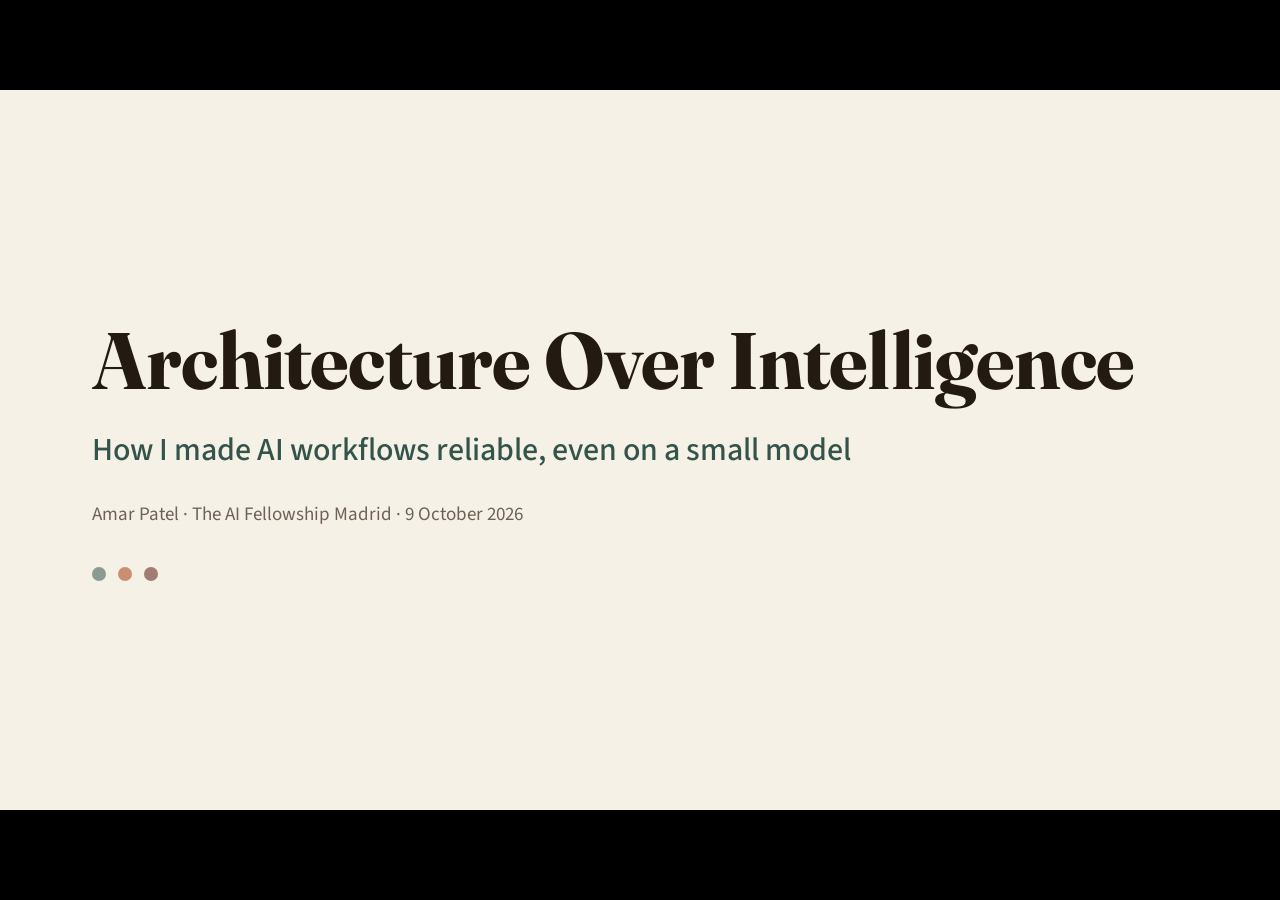
==== commit f272ec35: "Add the model floor: reply-gate catch, 3-bit vs 8-bit beat, new close Evidence from the 28 Sep meeti" ====
--- a/architecture-over-intelligence/index.html
+++ b/architecture-over-intelligence/index.html
@@ -1,12 +1,12 @@
-<!DOCTYPE html><html lang="en"><head><title>Architecture Over Intelligence</title><meta property="og:title" content="Architecture Over Intelligence"><meta charset="UTF-8"><meta name="viewport" content="width=device-width,height=device-height,initial-scale=1.0"><meta name="apple-mobile-web-app-capable" content="yes"><meta http-equiv="X-UA-Compatible" content="ie=edge"><meta property="og:type" content="website"><meta name="twitter:card" content="summary"><style>@media screen{body[data-bespoke-view=""] .bespoke-marp-parent>.bespoke-marp-osc>button,body[data-bespoke-view=next] .bespoke-marp-parent>.bespoke-marp-osc>button,body[data-bespoke-view=overview] button.bespoke-marp-overview-close,body[data-bespoke-view=presenter] .bespoke-marp-presenter-container .bespoke-marp-presenter-info-container .bespoke-marp-presenter-info-page-area .bespoke-marp-presenter-info-page,body[data-bespoke-view=presenter] .bespoke-marp-presenter-container .bespoke-marp-presenter-info-container button,body[data-bespoke-view=presenter] .bespoke-marp-presenter-container .bespoke-marp-presenter-note-container button{appearance:none;background-color:initial;border:0;color:inherit;cursor:pointer;font-size:inherit;opacity:.8;outline:none;padding:0;transition:opacity .2s linear;-webkit-tap-highlight-color:transparent}body[data-bespoke-view=""] .bespoke-marp-parent>.bespoke-marp-osc>button:disabled,body[data-bespoke-view=next] .bespoke-marp-parent>.bespoke-marp-osc>button:disabled,body[data-bespoke-view=overview] button.bespoke-marp-overview-close:disabled,body[data-bespoke-view=presenter] .bespoke-marp-presenter-container .bespoke-marp-presenter-info-container .bespoke-marp-presenter-info-page-area .bespoke-marp-presenter-info-page:disabled,body[data-bespoke-view=presenter] .bespoke-marp-presenter-container .bespoke-marp-presenter-info-container button:disabled,body[data-bespoke-view=presenter] .bespoke-marp-presenter-container .bespoke-marp-presenter-note-container button:disabled{cursor:not-allowed;opacity:.15!important}body[data-bespoke-view=""] .bespoke-marp-parent>.bespoke-marp-osc>button:hover,body[data-bespoke-view=next] .bespoke-marp-parent>.bespoke-marp-osc>button:hover,body[data-bespoke-view=overview] button.bespoke-marp-overview-close:hover,body[data-bespoke-view=presenter] .bespoke-marp-presenter-container .bespoke-marp-presenter-info-container .bespoke-marp-presenter-info-page-area .bespoke-marp-presenter-info-page:hover,body[data-bespoke-view=presenter] .bespoke-marp-presenter-container .bespoke-marp-presenter-info-container button:hover,body[data-bespoke-view=presenter] .bespoke-marp-presenter-container .bespoke-marp-presenter-note-container button:hover{opacity:1}body[data-bespoke-view=""] .bespoke-marp-parent>.bespoke-marp-osc>button:hover:active,body[data-bespoke-view=next] .bespoke-marp-parent>.bespoke-marp-osc>button:hover:active,body[data-bespoke-view=overview] button.bespoke-marp-overview-close:hover:active,body[data-bespoke-view=presenter] .bespoke-marp-presenter-container .bespoke-marp-presenter-info-container .bespoke-marp-presenter-info-page-area .bespoke-marp-presenter-info-page:hover:active,body[data-bespoke-view=presenter] .bespoke-marp-presenter-container .bespoke-marp-presenter-info-container button:hover:active,body[data-bespoke-view=presenter] .bespoke-marp-presenter-container .bespoke-marp-presenter-note-container button:hover:active{opacity:.6}body[data-bespoke-view=""] .bespoke-marp-parent>.bespoke-marp-osc>button:hover:not(:disabled),body[data-bespoke-view=next] .bespoke-marp-parent>.bespoke-marp-osc>button:hover:not(:disabled),body[data-bespoke-view=overview] button.bespoke-marp-overview-close:hover:not(:disabled),body[data-bespoke-view=presenter] .bespoke-marp-presenter-container .bespoke-marp-presenter-info-container .bespoke-marp-presenter-info-page-area .bespoke-marp-presenter-info-page:hover:not(:disabled),body[data-bespoke-view=presenter] .bespoke-marp-presenter-container .bespoke-marp-presenter-info-container button:hover:not(:disabled),body[data-bespoke-view=presenter] .bespoke-marp-presenter-container .bespoke-marp-presenter-note-container button:hover:not(:disabled){transition:none}body[data-bespoke-view=""] .bespoke-marp-parent>.bespoke-marp-osc>button[data-bespoke-marp-osc=prev],body[data-bespoke-view=next] .bespoke-marp-parent>.bespoke-marp-osc>button[data-bespoke-marp-osc=prev],body[data-bespoke-view=presenter] .bespoke-marp-presenter-container .bespoke-marp-presenter-info-container button.bespoke-marp-presenter-info-page-prev{background:#0000 url("[data-uri]") no-repeat 50%;background-size:contain;overflow:hidden;text-indent:100%;white-space:nowrap}body[data-bespoke-view=""] .bespoke-marp-parent>.bespoke-marp-osc>button[data-bespoke-marp-osc=next],body[data-bespoke-view=next] .bespoke-marp-parent>.bespoke-marp-osc>button[data-bespoke-marp-osc=next],body[data-bespoke-view=presenter] .bespoke-marp-presenter-container .bespoke-marp-presenter-info-container button.bespoke-marp-presenter-info-page-next{background:#0000 url("[data-uri]") no-repeat 50%;background-size:contain;overflow:hidden;text-indent:100%;white-space:nowrap}:is(body[data-bespoke-view=""],body[data-bespoke-view=next]) .bespoke-marp-parent>.bespoke-marp-osc>button[data-bespoke-marp-osc=fullscreen]{background:#0000 url("[data-uri]") no-repeat 50%;background-size:contain;overflow:hidden;text-indent:100%;white-space:nowrap}:is(body[data-bespoke-view=""],body[data-bespoke-view=next]) .bespoke-marp-parent>.bespoke-marp-osc>button.exit[data-bespoke-marp-osc=fullscreen]{background-image:url("[data-uri]")}:is(body[data-bespoke-view=""],body[data-bespoke-view=next]) .bespoke-marp-parent>.bespoke-marp-osc>button[data-bespoke-marp-osc=presenter]{background:#0000 url("[data-uri]") no-repeat 50%;background-size:contain;overflow:hidden;text-indent:100%;white-space:nowrap}body[data-bespoke-view=overview] button.bespoke-marp-overview-close,body[data-bespoke-view=presenter] .bespoke-marp-presenter-container .bespoke-marp-presenter-note-container button.bespoke-marp-presenter-note-bigger{background:#0000 url("[data-uri]") no-repeat 50%;background-size:contain;overflow:hidden;text-indent:100%;white-space:nowrap}body[data-bespoke-view=presenter] .bespoke-marp-presenter-container .bespoke-marp-presenter-note-container button.bespoke-marp-presenter-note-smaller{background:#0000 url("[data-uri]") no-repeat 50%;background-size:contain;overflow:hidden;text-indent:100%;white-space:nowrap}:is(body[data-bespoke-view=""],body[data-bespoke-view=next]) .bespoke-marp-parent>.bespoke-marp-osc>button[data-bespoke-marp-osc=overview]{background:#0000 url("[data-uri]") no-repeat 50%;background-size:contain;overflow:hidden;text-indent:100%;white-space:nowrap}}@keyframes __bespoke_marp_transition_reduced_outgoing__{0%{opacity:1}to{opacity:0}}@keyframes __bespoke_marp_transition_reduced_incoming__{0%{mix-blend-mode:plus-lighter;opacity:0}to{mix-blend-mode:plus-lighter;opacity:1}}.bespoke-marp-note,.bespoke-marp-osc,.bespoke-progress-parent{display:none;transition:none}@media screen{::view-transition-group(*){animation-duration:var(--marp-bespoke-transition-animation-duration,.5s);animation-timing-function:ease}::view-transition-new(*),::view-transition-old(*){animation-delay:0s;animation-direction:var(--marp-bespoke-transition-animation-direction,normal);animation-duration:var(--marp-bespoke-transition-animation-duration,.5s);animation-fill-mode:both;animation-name:var(--marp-bespoke-transition-animation-name,var(--marp-bespoke-transition-animation-name-fallback,__bespoke_marp_transition_no_animation__));mix-blend-mode:normal}::view-transition-old(*){--marp-bespoke-transition-animation-name-fallback:__bespoke_marp_transition_reduced_outgoing__;animation-timing-function:ease}::view-transition-new(*){--marp-bespoke-transition-animation-name-fallback:__bespoke_marp_transition_reduced_incoming__;animation-timing-function:ease}::view-transition-new(root),::view-transition-old(root){animation-timing-function:linear}::view-transition-new(__bespoke_marp_transition_osc__),::view-transition-old(__bespoke_marp_transition_osc__){animation-duration:0s!important;animation-name:__bespoke_marp_transition_osc__!important}::view-transition-new(__bespoke_marp_transition_osc__){opacity:0!important}.bespoke-marp-transition-warming-up::view-transition-group(*),.bespoke-marp-transition-warming-up::view-transition-new(*),.bespoke-marp-transition-warming-up::view-transition-old(*){animation-play-state:paused!important}body,html{height:100%;margin:0}body{background:#000;overflow:hidden}svg.bespoke-marp-slide{content-visibility:hidden;interactivity:inert;opacity:0;pointer-events:none;z-index:-1}svg.bespoke-marp-slide:not(.bespoke-marp-active) *{view-transition-name:none!important}svg.bespoke-marp-slide.bespoke-marp-active{content-visibility:visible;interactivity:auto;opacity:1;pointer-events:auto;z-index:0}svg.bespoke-marp-slide.bespoke-marp-active.bespoke-marp-active-ready *{animation-name:__bespoke_marp__!important}@supports not (content-visibility:hidden){svg.bespoke-marp-slide[data-bespoke-marp-load=hideable]{display:none}svg.bespoke-marp-slide[data-bespoke-marp-load=hideable].bespoke-marp-active{display:block}}}@media screen and (prefers-reduced-motion:reduce){svg.bespoke-marp-slide *{view-transition-name:none!important}}@media screen{[data-bespoke-marp-fragment=inactive]{visibility:hidden}:is(body[data-bespoke-view=""],body[data-bespoke-view=next]) .bespoke-marp-parent{inset:0;position:absolute}:is(body[data-bespoke-view=""],body[data-bespoke-view=next]) .bespoke-marp-parent>.bespoke-marp-osc{background:#000000a6;border-radius:7px;bottom:50px;color:#fff;contain:paint;display:block;font-family:Helvetica,Arial,sans-serif;font-size:16px;left:50%;line-height:0;opacity:1;padding:12px;position:absolute;touch-action:manipulation;transform:translateX(-50%);transition:opacity .2s linear;-webkit-user-select:none;user-select:none;view-transition-name:__bespoke_marp_transition_osc__;white-space:nowrap;will-change:transform;z-index:1}:is(body[data-bespoke-view=""],body[data-bespoke-view=next]) .bespoke-marp-parent>.bespoke-marp-osc>:where(*){margin-left:6px}:is(body[data-bespoke-view=""],body[data-bespoke-view=next]) .bespoke-marp-parent>.bespoke-marp-osc>:where(*):where(:first-child){margin-left:0}:is(body[data-bespoke-view=""],body[data-bespoke-view=next]) .bespoke-marp-parent>.bespoke-marp-osc>span{opacity:.8}:is(body[data-bespoke-view=""],body[data-bespoke-view=next]) .bespoke-marp-parent>.bespoke-marp-osc>span[data-bespoke-marp-osc=page]{display:inline-block;min-width:140px;text-align:center}:is(body[data-bespoke-view=""],body[data-bespoke-view=next]) .bespoke-marp-parent>.bespoke-marp-osc>button[data-bespoke-marp-osc=fullscreen],:is(body[data-bespoke-view=""],body[data-bespoke-view=next]) .bespoke-marp-parent>.bespoke-marp-osc>button[data-bespoke-marp-osc=next],:is(body[data-bespoke-view=""],body[data-bespoke-view=next]) .bespoke-marp-parent>.bespoke-marp-osc>button[data-bespoke-marp-osc=overview],:is(body[data-bespoke-view=""],body[data-bespoke-view=next]) .bespoke-marp-parent>.bespoke-marp-osc>button[data-bespoke-marp-osc=presenter],:is(body[data-bespoke-view=""],body[data-bespoke-view=next]) .bespoke-marp-parent>.bespoke-marp-osc>button[data-bespoke-marp-osc=prev]{height:32px;line-height:32px;width:32px}:is(body[data-bespoke-view=""],body[data-bespoke-view=next]) .bespoke-marp-parent.bespoke-marp-inactive{cursor:none}:is(body[data-bespoke-view=""],body[data-bespoke-view=next]) .bespoke-marp-parent.bespoke-marp-inactive>.bespoke-marp-osc{opacity:0;pointer-events:none}:is(body[data-bespoke-view=""],body[data-bespoke-view=next]) svg.bespoke-marp-slide{height:100%;left:0;position:absolute;top:0;width:100%}body[data-bespoke-view=""] .bespoke-progress-parent{background:#222;display:flex;height:5px;width:100%}body[data-bespoke-view=""] .bespoke-progress-parent+:where(.bespoke-marp-parent){top:5px}body[data-bespoke-view=""] .bespoke-progress-parent .bespoke-progress-bar{background:#0288d1;flex:0 0 0;transition:flex-basis .2s cubic-bezier(0,1,1,1)}body[data-bespoke-view=next]{background:#0000}body[data-bespoke-view=presenter]{background:#161616}body[data-bespoke-view=presenter] .bespoke-marp-presenter-container{display:grid;font-family:Helvetica,Arial,sans-serif;grid-template:"current dragbar next" minmax(140px,1fr) "current dragbar note" 2fr "info    dragbar note" 3em;grid-template-columns:minmax(3px,var(--bespoke-marp-presenter-split-ratio,66%)) 0 minmax(3px,1fr);height:100%;left:0;position:absolute;top:0;width:100%}body[data-bespoke-view=presenter] .bespoke-marp-presenter-container :where(.bespoke-marp-parent){grid-area:current;overflow:hidden;position:relative}body[data-bespoke-view=presenter] .bespoke-marp-presenter-container :where(.bespoke-marp-parent) :where(svg.bespoke-marp-slide){height:calc(100% - 40px);left:20px;pointer-events:none;position:absolute;top:20px;-webkit-user-select:none;user-select:none;width:calc(100% - 40px)}body[data-bespoke-view=presenter] .bespoke-marp-presenter-container :where(.bespoke-marp-parent) :where(svg.bespoke-marp-slide).bespoke-marp-active{filter:drop-shadow(0 3px 10px rgba(0,0,0,.5))}body[data-bespoke-view=presenter] .bespoke-marp-presenter-container .bespoke-marp-presenter-dragbar-container{background:#0288d1;cursor:col-resize;grid-area:dragbar;margin-left:-3px;opacity:0;position:relative;transition:opacity .4s linear .1s;width:6px;z-index:10}body[data-bespoke-view=presenter] .bespoke-marp-presenter-container .bespoke-marp-presenter-dragbar-container:hover{opacity:1}body[data-bespoke-view=presenter] .bespoke-marp-presenter-container .bespoke-marp-presenter-dragbar-container.active{opacity:1;transition-delay:0s}body[data-bespoke-view=presenter] .bespoke-marp-presenter-container .bespoke-marp-presenter-next-container{background:#222;cursor:pointer;display:none;grid-area:next;overflow:hidden;position:relative}body[data-bespoke-view=presenter] .bespoke-marp-presenter-container .bespoke-marp-presenter-next-container.active{display:block}body[data-bespoke-view=presenter] .bespoke-marp-presenter-container .bespoke-marp-presenter-next-container iframe.bespoke-marp-presenter-next{background:#0000;border:0;display:block;filter:drop-shadow(0 3px 10px rgba(0,0,0,.5));height:calc(100% - 40px);left:20px;pointer-events:none;position:absolute;interactivity:inert;top:20px;-webkit-user-select:none;user-select:none;width:calc(100% - 40px)}body[data-bespoke-view=presenter] .bespoke-marp-presenter-container .bespoke-marp-presenter-note-container{background:#222;color:#eee;grid-area:note;position:relative;z-index:1}body[data-bespoke-view=presenter] .bespoke-marp-presenter-container .bespoke-marp-presenter-note-container button{height:1.5em;line-height:1.5em;width:1.5em}body[data-bespoke-view=presenter] .bespoke-marp-presenter-container .bespoke-marp-presenter-note-container .bespoke-marp-presenter-note-wrapper{display:block;inset:0;position:absolute}body[data-bespoke-view=presenter] .bespoke-marp-presenter-container .bespoke-marp-presenter-note-container .bespoke-marp-presenter-note-buttons{background:#000000a6;border-radius:4px;bottom:0;display:flex;gap:4px;margin:12px;opacity:0;padding:6px;pointer-events:none;position:absolute;right:0;transition:opacity .2s linear}body[data-bespoke-view=presenter] .bespoke-marp-presenter-container .bespoke-marp-presenter-note-container .bespoke-marp-presenter-note-buttons:focus-within,body[data-bespoke-view=presenter] .bespoke-marp-presenter-container .bespoke-marp-presenter-note-container .bespoke-marp-presenter-note-wrapper:focus-within+.bespoke-marp-presenter-note-buttons,body[data-bespoke-view=presenter] .bespoke-marp-presenter-container .bespoke-marp-presenter-note-container:hover .bespoke-marp-presenter-note-buttons{opacity:1;pointer-events:auto}body[data-bespoke-view=presenter] .bespoke-marp-presenter-container .bespoke-marp-presenter-note-container .bespoke-marp-note{box-sizing:border-box;font-size:calc(1.1em*var(--bespoke-marp-note-font-scale, 1));height:calc(100% - 40px);margin:20px;overflow:auto;padding-right:3px;white-space:pre-wrap;width:calc(100% - 40px);word-wrap:break-word;scrollbar-color:#eeeeee80 #0000;scrollbar-width:thin}body[data-bespoke-view=presenter] .bespoke-marp-presenter-container .bespoke-marp-presenter-note-container .bespoke-marp-note::-webkit-scrollbar{width:6px}body[data-bespoke-view=presenter] .bespoke-marp-presenter-container .bespoke-marp-presenter-note-container .bespoke-marp-note::-webkit-scrollbar-track{background:#0000}body[data-bespoke-view=presenter] .bespoke-marp-presenter-container .bespoke-marp-presenter-note-container .bespoke-marp-note::-webkit-scrollbar-thumb{background:#eeeeee80;border-radius:6px}body[data-bespoke-view=presenter] .bespoke-marp-presenter-container .bespoke-marp-presenter-note-container .bespoke-marp-note:empty{pointer-events:none}body[data-bespoke-view=presenter] .bespoke-marp-presenter-container .bespoke-marp-presenter-note-container .bespoke-marp-note.active{display:block}body[data-bespoke-view=presenter] .bespoke-marp-presenter-container .bespoke-marp-presenter-note-container .bespoke-marp-note p:first-child{margin-top:0}body[data-bespoke-view=presenter] .bespoke-marp-presenter-container .bespoke-marp-presenter-note-container .bespoke-marp-note p:last-child{margin-bottom:0}body[data-bespoke-view=presenter] .bespoke-marp-presenter-container .bespoke-marp-presenter-info-container{align-items:center;box-sizing:border-box;color:#eee;display:flex;flex-wrap:nowrap;grid-area:info;justify-content:center;overflow:hidden;padding:0 10px}body[data-bespoke-view=presenter] .bespoke-marp-presenter-container .bespoke-marp-presenter-info-container :is(.bespoke-marp-presenter-info-page-area,.bespoke-marp-presenter-info-time,.bespoke-marp-presenter-info-timer){box-sizing:border-box;display:block;padding:0 10px;white-space:nowrap;width:100%}body[data-bespoke-view=presenter] .bespoke-marp-presenter-container .bespoke-marp-presenter-info-container button{height:1.5em;line-height:1.5em;width:1.5em}body[data-bespoke-view=presenter] .bespoke-marp-presenter-container .bespoke-marp-presenter-info-container .bespoke-marp-presenter-info-page-area{order:2;text-align:center}body[data-bespoke-view=presenter] .bespoke-marp-presenter-container .bespoke-marp-presenter-info-container .bespoke-marp-presenter-info-page-area .bespoke-marp-presenter-info-page{display:inline-block;min-width:120px;text-align:center}body[data-bespoke-view=presenter] .bespoke-marp-presenter-container .bespoke-marp-presenter-info-container .bespoke-marp-presenter-info-time{color:#999;order:1;text-align:left}body[data-bespoke-view=presenter] .bespoke-marp-presenter-container .bespoke-marp-presenter-info-container .bespoke-marp-presenter-info-timer{color:#999;order:3;text-align:right}body[data-bespoke-view=presenter] .bespoke-marp-presenter-container .bespoke-marp-presenter-info-container .bespoke-marp-presenter-info-timer:hover{cursor:pointer}body[data-bespoke-view=overview]{background:#161616;overflow:auto}body[data-bespoke-view=overview] [data-bespoke-marp-fragment=inactive]{visibility:visible}body[data-bespoke-view=overview] .bespoke-marp-overview-header{backdrop-filter:blur(4px);background:#222222d9;box-shadow:0 3px 10px #00000080;box-sizing:border-box;display:flex;height:48px;inset:0 0 auto;justify-content:flex-end;padding:10px;position:fixed;z-index:1}body[data-bespoke-view=overview] button.bespoke-marp-overview-close{height:28px;line-height:28px;transform:rotate(45deg);width:28px}body[data-bespoke-view=overview] .bespoke-marp-parent{display:grid;gap:40px;grid-template-columns:repeat(auto-fit,minmax(0,240px));justify-content:space-around;padding:30px}body[data-bespoke-view=overview] .bespoke-marp-parent svg.bespoke-marp-slide{--bov-selected:#0000;--bov-focus:#161616;--bov-focus-outline:#0000;background-image:conic-gradient(#161616 0 0),conic-gradient(var(--bov-focus) 0 0),conic-gradient(var(--bov-focus-outline) 0 0),conic-gradient(var(--bov-selected) 0 0);background-position:5px 5px,3px 3px,2px 2px,0 0;background-repeat:no-repeat;background-size:calc(100% - 10px) calc(100% - 10px),calc(100% - 6px) calc(100% - 6px),calc(100% - 4px) calc(100% - 4px),100% 100%;content-visibility:visible;cursor:pointer;filter:drop-shadow(0 3px 10px rgba(0,0,0,.5));margin:-6px;padding:6px;interactivity:auto;opacity:1;outline:0;pointer-events:auto;scroll-margin-block:30px;width:100%;z-index:0}body[data-bespoke-view=overview] .bespoke-marp-parent svg.bespoke-marp-slide *,body[data-bespoke-view=overview] .bespoke-marp-parent svg.bespoke-marp-slide.bespoke-marp-active *{pointer-events:none;interactivity:inert}body[data-bespoke-view=overview] .bespoke-marp-parent :is(svg.bespoke-marp-slide:active,svg.bespoke-marp-slide:focus-visible,svg.bespoke-marp-slide:hover){--bov-focus-outline:#161616}body[data-bespoke-view=overview] .bespoke-marp-parent svg.bespoke-marp-slide:focus-visible,body[data-bespoke-view=overview] .bespoke-marp-parent svg.bespoke-marp-slide:hover{--bov-focus:#999}body[data-bespoke-view=overview] .bespoke-marp-parent svg.bespoke-marp-slide:active{--bov-focus:#eee}body[data-bespoke-view=overview] .bespoke-marp-parent svg.bespoke-marp-slide.bespoke-marp-active{--bov-selected:#0288d1}body[data-bespoke-view=overview]:has(.bespoke-marp-overview-header) .bespoke-marp-parent{padding-top:78px}body[data-bespoke-view=overview]:has(.bespoke-marp-overview-header) .bespoke-marp-parent svg.bespoke-marp-slide{scroll-margin-top:78px}.bespoke-marp-overview{background:#000000a6;inset:0;opacity:0;pointer-events:none;position:fixed;transition:opacity .1s ease;z-index:10}.bespoke-marp-overview iframe{background:#222;border:0;display:block;height:100%;left:0;position:absolute;top:0;width:100%}.bespoke-marp-overview[data-open="1"]{opacity:1;pointer-events:auto}}@media print{.bespoke-marp-overview,.bespoke-marp-presenter-info-container,.bespoke-marp-presenter-next-container,.bespoke-marp-presenter-note-container{display:none}}</style><style>@import url('https://fonts.googleapis.com/css2?family=Fraunces:opsz,wght@9..144,400;9..144,500;9..144,600;9..144,700&family=Source+Sans+3:wght@400;500;600;700&family=IBM+Plex+Mono:wght@400;500;600&display=swap');div#\:\$p > svg > foreignObject > section{width:1280px;height:720px;box-sizing:border-box;overflow:hidden;position:relative;scroll-snap-align:center center;-webkit-text-size-adjust:100%;text-size-adjust:100%}div#\:\$p > svg > foreignObject > section::after{bottom:0;content:attr(data-marpit-pagination);padding:inherit;pointer-events:none;position:absolute;right:0}div#\:\$p > svg > foreignObject > section:not([data-marpit-pagination])::after{display:none}div#\:\$p > svg > foreignObject > section :where(:is(h1, marp-h1)){font-size:2em;margin-block:0.67em}div#\:\$p > svg > foreignObject > section section:where(:is(h1, marp-h1)){--marpit-root-font-size: 2em}div#\:\$p > svg > foreignObject > section video::-webkit-media-controls{will-change:transform}@page {size:1280px 720px;margin:0}@media print{html, body{background-color:#fff;margin:0;page-break-inside:avoid;break-inside:avoid-page}div#\:\$p > svg > foreignObject > section{page-break-before:always;break-before:page}div#\:\$p > svg > foreignObject > section, div#\:\$p > svg > foreignObject > section *{-webkit-print-color-adjust:exact!important;animation-delay:0s!important;animation-duration:0s!important;color-adjust:exact!important;print-color-adjust:exact!important;transition:none!important}div#\:\$p > svg[data-marpit-svg]{display:block;height:100vh;width:100vw}}div#\:\$p > svg > foreignObject > :where(section){container-type:size}div#\:\$p > svg > foreignObject > section img[data-marp-twemoji]{background:transparent;height:1em;margin:0 .05em 0 .1em;vertical-align:-.1em;width:1em}div#\:\$p > svg > foreignObject > :where(section):not([\20 root]){--paper:     #F6F1E7;--paper2:    #EFE8D8;--ink:       #231B12;--muted:     #6E6255;--accent:    #A63E12;--accentH:   #F28D54;--structure: #33544A;--structureH: #6FA394;--blocked:   #5C1A16;--hairline:  #E4DAC6;--display: 'Fraunces', 'Iowan Old Style', Georgia, serif;--sans: 'Source Sans 3', -apple-system, 'Segoe UI', sans-serif;--mono: 'IBM Plex Mono', ui-monospace, 'SF Mono', monospace;}div#\:\$p > svg > foreignObject > section{--color-background: var(--paper);--color-foreground: var(--ink);background:var(--paper);color:var(--ink);font-family:var(--sans);font-size:27px;line-height:1.42;padding:70px 92px;position:relative;display:flex;flex-direction:column;justify-content:flex-start;text-align:left}div#\:\$p > svg > foreignObject > section{--marpit-root-font-size: 27px}div#\:\$p > svg > foreignObject > section :is(h1, marp-h1), div#\:\$p > svg > foreignObject > section :is(h2, marp-h2), div#\:\$p > svg > foreignObject > section :is(h3, marp-h3){font-family:var(--display);font-weight:600;letter-spacing:-0.01em;line-height:1.06;color:var(--ink);margin:0 0 0.4em 0}div#\:\$p > svg > foreignObject > section :is(h1, marp-h1){font-size:54px}div#\:\$p > svg > foreignObject > section :is(h2, marp-h2){font-size:42px;color:var(--structure)}div#\:\$p > svg > foreignObject > section :is(h3, marp-h3){font-size:30px;color:var(--ink)}div#\:\$p > svg > foreignObject > section strong{color:var(--accent);font-weight:700}div#\:\$p > svg > foreignObject > section :is(h1, marp-h1) strong, div#\:\$p > svg > foreignObject > section :is(h2, marp-h2) strong{color:var(--accent)}div#\:\$p > svg > foreignObject > section :is(h1, marp-h1)::after{content:'';display:block;width:2.2em;height:5px;margin-top:0.3em;background:var(--accent);border-radius:2px}div#\:\$p > svg > foreignObject > section.lead :is(h1, marp-h1)::after{display:none}div#\:\$p > svg > foreignObject > section p, div#\:\$p > svg > foreignObject > section ul, div#\:\$p > svg > foreignObject > section ol, div#\:\$p > svg > foreignObject > section table, div#\:\$p > svg > foreignObject > section :is(pre, marp-pre){margin:0 0 0.85em 0}div#\:\$p > svg > foreignObject > section li{margin:0.28em 0}div#\:\$p > svg > foreignObject > section li::marker{color:var(--accent)}div#\:\$p > svg > foreignObject > section a{color:var(--accent)}div#\:\$p > svg > foreignObject > section code{font-family:var(--mono);font-size:0.9em;background:#EFE6D3;color:var(--ink);padding:0.05em 0.3em;border-radius:4px}div#\:\$p > svg > foreignObject > section :is(pre, marp-pre){background:#1E1710;color:#F1E7D3;font-family:var(--mono);font-size:0.8em;line-height:1.5;padding:22px 26px;border-radius:10px;overflow:hidden}div#\:\$p > svg > foreignObject > section :is(pre, marp-pre) code{background:none;color:inherit;padding:0;font-size:inherit}div#\:\$p > svg > foreignObject > section table{width:100%;border-collapse:collapse;font-size:0.82em;margin-bottom:1.1em}div#\:\$p > svg > foreignObject > section th{text-align:left;font-weight:600;color:var(--structure);border-bottom:2px solid var(--ink);padding:0.4em 0.6em 0.4em 0}div#\:\$p > svg > foreignObject > section td{border-bottom:1px solid var(--hairline);padding:0.42em 0.6em 0.42em 0;vertical-align:top}div#\:\$p > svg > foreignObject > section.lead{justify-content:center}div#\:\$p > svg > foreignObject > section.lead :is(h1, marp-h1){font-size:80px;font-weight:700;line-height:1.0;margin-bottom:0.35em}div#\:\$p > svg > foreignObject > section.lead .subtitle{font-size:32px;color:var(--structure);font-weight:500;margin-bottom:0.9em}div#\:\$p > svg > foreignObject > section.lead div#\:\$p > svg > foreignObject > section section.subtitle{--marpit-root-font-size: 32px}div#\:\$p > svg > foreignObject > section.lead .author{font-family:var(--sans);font-size:19px;color:var(--muted)}div#\:\$p > svg > foreignObject > section.lead div#\:\$p > svg > foreignObject > section section.author{--marpit-root-font-size: 19px}div#\:\$p > svg > foreignObject > section .lead-motif{display:flex;gap:12px;margin-top:1.4em}div#\:\$p > svg > foreignObject > section .lead-motif :is(span, marp-span){width:14px;height:14px;border-radius:50%;display:inline-block;opacity:0.55}div#\:\$p > svg > foreignObject > section .lead-motif .a{background:var(--structure)}div#\:\$p > svg > foreignObject > section .lead-motif .b{background:var(--accent)}div#\:\$p > svg > foreignObject > section .lead-motif .c{background:var(--blocked)}div#\:\$p > svg > foreignObject > section.close{background:var(--ink);color:var(--paper)}div#\:\$p > svg > foreignObject > section.close :is(h1, marp-h1), div#\:\$p > svg > foreignObject > section.close :is(h2, marp-h2){color:var(--paper)}div#\:\$p > svg > foreignObject > section.close :is(h1, marp-h1)::after{background:var(--accentH)}div#\:\$p > svg > foreignObject > section.close strong, div#\:\$p > svg > foreignObject > section.close a{color:var(--accentH)}div#\:\$p > svg > foreignObject > section.close code{background:#2F271D;color:#F1E7D3}div#\:\$p > svg > foreignObject > section.close :is(pre, marp-pre){background:#0F0C08}div#\:\$p > svg > foreignObject > section .body{flex:1 1 auto;display:flex;flex-direction:column;justify-content:center;min-height:0}div#\:\$p > svg > foreignObject > section .body > *:first-child{margin-top:0}div#\:\$p > svg > foreignObject > section .body > *:last-child{margin-bottom:0}div#\:\$p > svg > foreignObject > section footer{position:absolute;bottom:28px;left:88px;right:88px;font-family:var(--mono);font-size:15px;color:var(--muted)}div#\:\$p > svg > foreignObject > section.close footer{color:#A79987}div#\:\$p > svg > foreignObject > section.lead footer{display:none}div#\:\$p > svg > foreignObject > section::after{font-family:var(--mono);font-size:15px;line-height:1.42;color:var(--muted);content:attr(data-marpit-pagination);position:absolute;right:88px;bottom:28px;padding:0}div#\:\$p > svg > foreignObject > section::after{--marpit-root-font-size: 15px}div#\:\$p > svg > foreignObject > section .flow{display:flex;align-items:center;flex-wrap:wrap;gap:10px 4px;margin:0.7em 0 0.9em}div#\:\$p > svg > foreignObject > section .flow .step{background:#fff;border:2px solid var(--ink);border-radius:10px;padding:12px 16px;font-family:var(--sans);font-weight:600;font-size:0.62em;color:var(--ink);box-shadow:3px 3px 0 var(--hairline);white-space:nowrap}div#\:\$p > svg > foreignObject > section .flow div#\:\$p > svg > foreignObject > section section.step{--marpit-root-font-size: 0.62em}div#\:\$p > svg > foreignObject > section .flow .step.file{border-style:dashed;background:var(--paper2);font-family:var(--mono);font-weight:500}div#\:\$p > svg > foreignObject > section .flow .arrow{font-family:var(--mono);color:var(--accent);font-size:1.1em;padding:0 2px;flex-shrink:0}div#\:\$p > svg > foreignObject > section .flow div#\:\$p > svg > foreignObject > section section.arrow{--marpit-root-font-size: 1.1em}div#\:\$p > svg > foreignObject > section .flow.chain{flex-wrap:nowrap;gap:4px}div#\:\$p > svg > foreignObject > section .flow.chain .step{font-size:0.56em;padding:10px 11px}div#\:\$p > svg > foreignObject > section .flow.chain div#\:\$p > svg > foreignObject > section section.step{--marpit-root-font-size: 0.56em}div#\:\$p > svg > foreignObject > section .flow.chain .arrow{font-size:0.9em;padding:0}div#\:\$p > svg > foreignObject > section .flow.chain div#\:\$p > svg > foreignObject > section section.arrow{--marpit-root-font-size: 0.9em}div#\:\$p > svg > foreignObject > section .split{display:flex;gap:26px;margin:0.7em 0 0.9em}div#\:\$p > svg > foreignObject > section .split .panel{flex:1;border-radius:14px;padding:20px 24px}div#\:\$p > svg > foreignObject > section .split .demo{background:#ECE7D8;border:2px solid var(--hairline)}div#\:\$p > svg > foreignObject > section .split .prod{background:#F3E1D2;border:2px solid var(--accent)}div#\:\$p > svg > foreignObject > section .split .panel-title{margin:0 0 0.45em 0;font-size:1.05em;font-family:var(--display)}div#\:\$p > svg > foreignObject > section .split div#\:\$p > svg > foreignObject > section section.panel-title{--marpit-root-font-size: 1.05em}div#\:\$p > svg > foreignObject > section .split .demo .panel-title{color:var(--structure)}div#\:\$p > svg > foreignObject > section .split .prod .panel-title{color:var(--accent)}div#\:\$p > svg > foreignObject > section .split ul{margin:0;padding-left:1.05em;font-size:0.8em}div#\:\$p > svg > foreignObject > section .split li{margin:0.32em 0}div#\:\$p > svg > foreignObject > section .split li::marker{color:inherit}div#\:\$p > svg > foreignObject > section .split .demo li::marker{color:var(--structure)}div#\:\$p > svg > foreignObject > section .split .prod li::marker{color:var(--accent)}div#\:\$p > svg > foreignObject > section .statefile{background:#fff;border:2px solid var(--ink);border-radius:12px;overflow:hidden;margin:0.6em 0 0.8em;box-shadow:4px 4px 0 var(--hairline)}div#\:\$p > svg > foreignObject > section .statefile .tab{background:var(--ink);color:var(--paper);font-family:var(--mono);font-size:0.62em;padding:7px 18px;display:flex;justify-content:space-between;align-items:center}div#\:\$p > svg > foreignObject > section .statefile div#\:\$p > svg > foreignObject > section section.tab{--marpit-root-font-size: 0.62em}div#\:\$p > svg > foreignObject > section .statefile .tab .dot{width:9px;height:9px;border-radius:50%;background:var(--accentH);margin-right:8px;display:inline-block}div#\:\$p > svg > foreignObject > section .statefile .fields{padding:6px 22px}div#\:\$p > svg > foreignObject > section .statefile .field{display:flex;justify-content:space-between;gap:20px;padding:8px 0;border-bottom:1px solid var(--hairline);font-family:var(--mono);font-size:0.66em}div#\:\$p > svg > foreignObject > section .statefile div#\:\$p > svg > foreignObject > section section.field{--marpit-root-font-size: 0.66em}div#\:\$p > svg > foreignObject > section .statefile .field:last-child{border-bottom:none}div#\:\$p > svg > foreignObject > section .statefile .key{color:var(--structure);font-weight:600;flex-shrink:0}div#\:\$p > svg > foreignObject > section .statefile .val{color:var(--ink);text-align:right}div#\:\$p > svg > foreignObject > section .statefile .field.active{background:#FBF0DE;margin:0 -22px;padding:8px 22px}div#\:\$p > svg > foreignObject > section .statefile .field.active .val{color:var(--accent);font-weight:700}div#\:\$p > svg > foreignObject > section .statefile .field.aborted .val{color:var(--blocked);font-weight:700}div#\:\$p > svg > foreignObject > section .gates{display:flex;gap:18px;margin:0.7em 0 0.6em}div#\:\$p > svg > foreignObject > section .gates .gate{flex:1;border-radius:14px;padding:18px 18px;border:2px solid var(--ink);background:#fff}div#\:\$p > svg > foreignObject > section .gates .dot{width:30px;height:30px;border-radius:50%;margin-bottom:10px}div#\:\$p > svg > foreignObject > section .gates .auto .dot{background:var(--structure)}div#\:\$p > svg > foreignObject > section .gates .human .dot{background:var(--accent)}div#\:\$p > svg > foreignObject > section .gates .blocked .dot{background:var(--blocked)}div#\:\$p > svg > foreignObject > section .gates .gate-title{font-family:var(--display);font-size:1.05em;margin:0 0 5px}div#\:\$p > svg > foreignObject > section .gates div#\:\$p > svg > foreignObject > section section.gate-title{--marpit-root-font-size: 1.05em}div#\:\$p > svg > foreignObject > section .gates .gate p{font-size:0.62em;margin:0 0 4px;color:var(--muted);line-height:1.35}div#\:\$p > svg > foreignObject > section .gates .gate p:last-child{margin-bottom:0}div#\:\$p > svg > foreignObject > section .gates .gate .when{font-style:italic}div#\:\$p > svg > foreignObject > section .dial{margin:0.9em 0 0.3em;max-width:620px}div#\:\$p > svg > foreignObject > section .dial .track{position:relative;height:10px;border-radius:6px;background:linear-gradient(90deg, var(--accent), var(--structure))}div#\:\$p > svg > foreignObject > section .dial .marker{position:absolute;top:-10px;width:30px;height:30px;border-radius:50%;background:var(--paper);border:3px solid var(--ink);box-shadow:2px 2px 0 var(--hairline);transform:translateX(-50%)}div#\:\$p > svg > foreignObject > section.close .dial .marker{background:var(--ink);border-color:var(--paper);box-shadow:2px 2px 0 rgba(0,0,0,.4)}div#\:\$p > svg > foreignObject > section .dial .labels{display:flex;justify-content:space-between;margin-top:20px;font-family:var(--mono);font-size:0.58em;color:var(--muted);text-transform:uppercase;letter-spacing:0.04em}div#\:\$p > svg > foreignObject > section .dial div#\:\$p > svg > foreignObject > section section.labels{--marpit-root-font-size: 0.58em}div#\:\$p > svg > foreignObject > section.close .dial .labels{color:#A79987}div#\:\$p > svg > foreignObject > section .pipeline{display:flex;flex-wrap:wrap;gap:8px 6px;margin:0.7em 0 0.5em}div#\:\$p > svg > foreignObject > section .pipeline .node{display:flex;align-items:center;gap:7px;border:2px solid var(--ink);border-radius:999px;padding:7px 14px 7px 8px;background:#fff;font-size:0.6em;font-weight:600;white-space:nowrap}div#\:\$p > svg > foreignObject > section .pipeline div#\:\$p > svg > foreignObject > section section.node{--marpit-root-font-size: 0.6em}div#\:\$p > svg > foreignObject > section .pipeline .node .dot{width:12px;height:12px;border-radius:50%;flex-shrink:0}div#\:\$p > svg > foreignObject > section .pipeline .node.human .dot{background:var(--accent)}div#\:\$p > svg > foreignObject > section .pipeline .node.auto .dot{background:var(--structure)}div#\:\$p > svg > foreignObject > section .pipeline .node.optional{border-style:dashed;color:var(--muted)}div#\:\$p > svg > foreignObject > section .pipeline .node.optional .dot{background:var(--hairline);border:1px solid var(--muted)}div#\:\$p > svg > foreignObject > section .pipeline .sep{display:flex;align-items:center;color:var(--muted);font-family:var(--mono);font-size:0.9em}div#\:\$p > svg > foreignObject > section .pipeline div#\:\$p > svg > foreignObject > section section.sep{--marpit-root-font-size: 0.9em}div#\:\$p > svg > foreignObject > section .stats{display:flex;gap:34px;margin-top:16px}div#\:\$p > svg > foreignObject > section .stats .stat .n{font-family:var(--display);font-weight:700;font-size:1.7em;color:var(--accent);line-height:1}div#\:\$p > svg > foreignObject > section .stats .stat div#\:\$p > svg > foreignObject > section section.n{--marpit-root-font-size: 1.7em}div#\:\$p > svg > foreignObject > section .stats .stat .l{font-family:var(--sans);font-size:0.56em;color:var(--muted);text-transform:uppercase;letter-spacing:0.05em;margin-top:3px}div#\:\$p > svg > foreignObject > section .stats .stat div#\:\$p > svg > foreignObject > section section.l{--marpit-root-font-size: 0.56em}div#\:\$p > svg > foreignObject > section .resume{display:flex;align-items:center;margin:2.2em 0 0.4em}div#\:\$p > svg > foreignObject > section .resume .seg{flex:1;height:4px;background:var(--structure);border-radius:2px;position:relative}div#\:\$p > svg > foreignObject > section .resume .gap{width:70px;height:4px;flex-shrink:0;background:repeating-linear-gradient(90deg, var(--muted) 0 6px, transparent 6px 12px)}div#\:\$p > svg > foreignObject > section .resume .file{min-width:78px;padding:0 10px;box-sizing:border-box;height:58px;flex-shrink:0;border:2px solid var(--ink);border-radius:6px;background:#fff;display:flex;align-items:center;justify-content:center;text-align:center;font-family:var(--mono);font-size:0.5em;line-height:1.3;position:relative;z-index:1;box-shadow:3px 3px 0 var(--hairline);margin:0 -2px}div#\:\$p > svg > foreignObject > section .resume div#\:\$p > svg > foreignObject > section section.file{--marpit-root-font-size: 0.5em}div#\:\$p > svg > foreignObject > section .resume [data-label]::before{content:attr(data-label);position:absolute;bottom:calc(100% + 10px);font-family:var(--sans);font-size:17px;line-height:1;color:var(--muted);white-space:nowrap}div#\:\$p > svg > foreignObject > section .resume div#\:\$p > svg > foreignObject > section section[data-label]::before{--marpit-root-font-size: 17px}div#\:\$p > svg > foreignObject > section .resume .file[data-label]::before{left:50%;transform:translateX(-50%)}div#\:\$p > svg > foreignObject > section .resume .seg[data-label]::before{bottom:41px;left:0}div#\:\$p > svg > foreignObject > section .resume .seg.end[data-label]::before{left:auto;right:0}div#\:\$p > svg > foreignObject > section .icon-list{display:flex;flex-direction:column;gap:10px;margin:0.7em 0 0.8em}div#\:\$p > svg > foreignObject > section .icon-list .row{display:flex;align-items:flex-start;gap:14px}div#\:\$p > svg > foreignObject > section .icon-list .badge{flex-shrink:0;width:30px;height:30px;border-radius:50%;background:var(--ink);color:var(--paper);display:flex;align-items:center;justify-content:center;font-size:0.62em}div#\:\$p > svg > foreignObject > section .icon-list div#\:\$p > svg > foreignObject > section section.badge{--marpit-root-font-size: 0.62em}div#\:\$p > svg > foreignObject > section .icon-list .row.win .badge{background:var(--structure)}div#\:\$p > svg > foreignObject > section .icon-list .txt{font-size:0.8em;padding-top:0.1em}div#\:\$p > svg > foreignObject > section .icon-list div#\:\$p > svg > foreignObject > section section.txt{--marpit-root-font-size: 0.8em}div#\:\$p > svg > foreignObject > section .timeline{display:flex;gap:0;margin:0.9em 0 0.6em;position:relative}div#\:\$p > svg > foreignObject > section .timeline::before{content:'';position:absolute;left:8px;right:8px;top:17px;height:2px;background:var(--hairline)}div#\:\$p > svg > foreignObject > section .timeline .point{flex:1;text-align:left;position:relative;padding-top:32px;padding-right:20px}div#\:\$p > svg > foreignObject > section .timeline .point::before{content:'';position:absolute;top:9px;left:0;width:16px;height:16px;border-radius:50%;background:var(--accent);border:2px solid var(--ink)}div#\:\$p > svg > foreignObject > section .timeline .point .pt-title{margin:0 0 4px;font-family:var(--display);font-size:1.05em}div#\:\$p > svg > foreignObject > section .timeline .point div#\:\$p > svg > foreignObject > section section.pt-title{--marpit-root-font-size: 1.05em}div#\:\$p > svg > foreignObject > section .timeline .point p{margin:0;font-size:0.72em;color:var(--muted)}div#\:\$p > svg > foreignObject > section .pullquote{font-family:var(--display);font-style:italic;font-weight:500;font-size:1.3em;color:var(--structure);margin:0.8em 0}div#\:\$p > svg > foreignObject > section section.pullquote{--marpit-root-font-size: 1.3em}div#\:\$p > svg > foreignObject > section .pullquote::before{content:'\201C';color:var(--accent);font-size:1.55em;line-height:1;vertical-align:-0.12em;margin-right:0.12em}div#\:\$p > svg > foreignObject > section section.pullquote::before{--marpit-root-font-size: 1.55em}div#\:\$p > svg > foreignObject > section.close .pullquote{color:var(--paper)}div#\:\$p > svg > foreignObject > section.close .pullquote::before{color:var(--accentH)}div#\:\$p > svg > foreignObject > section .mapping{display:flex;flex-direction:column;gap:9px;margin:0.6em 0 0.8em}div#\:\$p > svg > foreignObject > section .mapping .row{display:grid;grid-template-columns:1fr 34px 1fr;align-items:center;gap:4px}div#\:\$p > svg > foreignObject > section .mapping .left, div#\:\$p > svg > foreignObject > section .mapping .right{border:2px solid var(--hairline);border-radius:8px;padding:8px 14px;font-size:0.68em}div#\:\$p > svg > foreignObject > section .mapping div#\:\$p > svg > foreignObject > section section.left, div#\:\$p > svg > foreignObject > section .mapping div#\:\$p > svg > foreignObject > section section.right{--marpit-root-font-size: 0.68em}div#\:\$p > svg > foreignObject > section .mapping .left{background:#fff}div#\:\$p > svg > foreignObject > section .mapping .right{background:#F3E1D2;border-color:var(--accent)}div#\:\$p > svg > foreignObject > section .mapping .arrow{text-align:center;color:var(--accent);font-family:var(--mono);font-size:1.15em}div#\:\$p > svg > foreignObject > section .mapping div#\:\$p > svg > foreignObject > section section.arrow{--marpit-root-font-size: 1.15em}div#\:\$p > svg > foreignObject > section .rules{display:flex;flex-direction:column;gap:10px;margin:0.6em 0 0.7em}div#\:\$p > svg > foreignObject > section .rules .rule{display:flex;align-items:flex-start;gap:16px}div#\:\$p > svg > foreignObject > section .rules .num{font-family:var(--display);font-weight:700;font-size:1.4em;color:var(--accent);width:1.1em;flex-shrink:0;line-height:1.15}div#\:\$p > svg > foreignObject > section .rules div#\:\$p > svg > foreignObject > section section.num{--marpit-root-font-size: 1.4em}div#\:\$p > svg > foreignObject > section .rules .txt{font-size:0.8em;padding-top:0.14em}div#\:\$p > svg > foreignObject > section .rules div#\:\$p > svg > foreignObject > section section.txt{--marpit-root-font-size: 0.8em}div#\:\$p > svg > foreignObject > section .legend{display:flex;flex-wrap:wrap;gap:22px;margin-top:14px;font-size:0.66em;color:var(--muted);align-items:center}div#\:\$p > svg > foreignObject > section section.legend{--marpit-root-font-size: 0.66em}div#\:\$p > svg > foreignObject > section .legend i{display:inline-block;width:12px;height:12px;border-radius:50%;margin-right:7px}div#\:\$p > svg > foreignObject > section .legend .d-human{background:var(--accent)}div#\:\$p > svg > foreignObject > section .legend .d-auto{background:var(--structure)}div#\:\$p > svg > foreignObject > section .legend .d-opt{background:var(--hairline);border:1px solid var(--muted)}div#\:\$p > svg > foreignObject > section .inshort{margin-top:auto;display:flex;align-items:baseline;gap:14px;border-top:2px solid var(--ink);padding-top:12px;margin-bottom:18px;font-size:0.82em}div#\:\$p > svg > foreignObject > section section.inshort{--marpit-root-font-size: 0.82em}div#\:\$p > svg > foreignObject > section .inshort b{font-family:var(--mono);font-weight:600;font-size:0.62em;text-transform:uppercase;letter-spacing:0.08em;color:var(--paper);background:var(--accent);padding:3px 9px;border-radius:4px;flex-shrink:0}div#\:\$p > svg > foreignObject > section.close .inshort{border-top-color:var(--paper)}div#\:\$p > svg > foreignObject > section .kicker{font-family:var(--mono);font-size:16px;letter-spacing:0.12em;text-transform:uppercase;color:var(--accent);margin-bottom:6px}div#\:\$p > svg > foreignObject > section section.kicker{--marpit-root-font-size: 16px}div#\:\$p > svg > foreignObject > section.close .kicker{color:var(--accentH)}div#\:\$p > svg > foreignObject > section .word{display:inline-flex;gap:10px;align-items:baseline;background:var(--paper2);border:1px dashed var(--muted);border-radius:8px;padding:6px 12px;font-size:0.62em;color:var(--ink)}div#\:\$p > svg > foreignObject > section section.word{--marpit-root-font-size: 0.62em}div#\:\$p > svg > foreignObject > section .word em{font-style:normal;font-family:var(--mono);font-weight:600;color:var(--structure)}div#\:\$p > svg > foreignObject > section .cols{display:grid;grid-template-columns:1fr 1fr;gap:24px;margin:0.4em 0 0.6em}div#\:\$p > svg > foreignObject > section .cols.three{grid-template-columns:1fr 1fr 1fr}div#\:\$p > svg > foreignObject > section .card{background:#fff;border:2px solid var(--ink);border-radius:14px;padding:16px 20px;box-shadow:4px 4px 0 var(--hairline)}div#\:\$p > svg > foreignObject > section .card.bad{border-color:var(--blocked);background:#F6E4DE}div#\:\$p > svg > foreignObject > section .card.good{border-color:var(--structure);background:#E4EEE9}div#\:\$p > svg > foreignObject > section .card.soft{border-color:var(--hairline);background:var(--paper2);box-shadow:none}div#\:\$p > svg > foreignObject > section .card :is(h3, marp-h3){font-size:0.95em;margin-bottom:0.3em}div#\:\$p > svg > foreignObject > section .card .sub{font-family:var(--mono);font-size:0.5em;color:var(--muted);text-transform:uppercase;letter-spacing:0.06em;margin-bottom:6px}div#\:\$p > svg > foreignObject > section .card div#\:\$p > svg > foreignObject > section section.sub{--marpit-root-font-size: 0.5em}div#\:\$p > svg > foreignObject > section .card ul{margin:0;padding-left:1.05em;font-size:0.7em}div#\:\$p > svg > foreignObject > section .card li{margin:0.25em 0}div#\:\$p > svg > foreignObject > section .card p{font-size:0.7em;margin:0.2em 0}div#\:\$p > svg > foreignObject > section .yes, div#\:\$p > svg > foreignObject > section .no, div#\:\$p > svg > foreignObject > section .na{display:inline-flex;align-items:center;justify-content:center;width:30px;height:30px;border-radius:50%;font-weight:700;font-size:0.8em;color:#fff;flex-shrink:0}div#\:\$p > svg > foreignObject > section section.yes, div#\:\$p > svg > foreignObject > section section.no, div#\:\$p > svg > foreignObject > section section.na{--marpit-root-font-size: 0.8em}div#\:\$p > svg > foreignObject > section .yes{background:var(--structure)}div#\:\$p > svg > foreignObject > section .no{background:var(--blocked)}div#\:\$p > svg > foreignObject > section .na{background:var(--hairline);color:var(--muted)}div#\:\$p > svg > foreignObject > section .checks{list-style:none;padding:0;margin:0}div#\:\$p > svg > foreignObject > section .checks li{display:flex;gap:12px;align-items:flex-start;margin:0.35em 0}div#\:\$p > svg > foreignObject > section .checks li::marker{content:none}div#\:\$p > svg > foreignObject > section .checks .t{font-size:0.72em;padding-top:0.12em}div#\:\$p > svg > foreignObject > section .checks div#\:\$p > svg > foreignObject > section section.t{--marpit-root-font-size: 0.72em}div#\:\$p > svg > foreignObject > section .metric{margin:0.2em 0 0.55em}div#\:\$p > svg > foreignObject > section .metric .mlabel{font-weight:700;font-size:0.66em;margin-bottom:6px}div#\:\$p > svg > foreignObject > section .metric div#\:\$p > svg > foreignObject > section section.mlabel{--marpit-root-font-size: 0.66em}div#\:\$p > svg > foreignObject > section .metric .mlabel :is(span, marp-span){font-weight:400;color:var(--muted)}div#\:\$p > svg > foreignObject > section .bars{display:grid;grid-template-columns:110px 1fr;row-gap:5px;column-gap:12px;align-items:center}div#\:\$p > svg > foreignObject > section .bars .when{font-family:var(--mono);font-size:0.5em;color:var(--muted);text-align:right}div#\:\$p > svg > foreignObject > section .bars div#\:\$p > svg > foreignObject > section section.when{--marpit-root-font-size: 0.5em}div#\:\$p > svg > foreignObject > section .bars .bar{height:26px;border-radius:4px;display:flex;align-items:center;padding-left:10px;font-family:var(--mono);font-weight:600;font-size:0.56em;color:#fff;min-width:34px;box-sizing:border-box}div#\:\$p > svg > foreignObject > section .bars div#\:\$p > svg > foreignObject > section section.bar{--marpit-root-font-size: 0.56em}div#\:\$p > svg > foreignObject > section .bars .bar.ink{background:var(--ink)}div#\:\$p > svg > foreignObject > section .bars .bar.red{background:var(--accent)}div#\:\$p > svg > foreignObject > section .bars .bar.green{background:var(--structure)}div#\:\$p > svg > foreignObject > section .bars .bar.zero{background:transparent;color:var(--muted);border:1px dashed var(--muted)}div#\:\$p > svg > foreignObject > section .trio{display:grid;grid-template-columns:1fr 1fr 1fr;gap:22px;margin:0.5em 0 0.4em}div#\:\$p > svg > foreignObject > section .trio .box{border-radius:16px;padding:18px 20px 16px;border:3px solid var(--ink);background:#fff;box-shadow:5px 5px 0 var(--hairline)}div#\:\$p > svg > foreignObject > section .trio .box svg{width:54px;height:54px;display:block;margin-bottom:6px}div#\:\$p > svg > foreignObject > section .trio .who{font-family:var(--display);font-size:1.25em;font-weight:700;line-height:1}div#\:\$p > svg > foreignObject > section .trio div#\:\$p > svg > foreignObject > section section.who{--marpit-root-font-size: 1.25em}div#\:\$p > svg > foreignObject > section .trio .verb{font-family:var(--mono);font-size:0.56em;text-transform:uppercase;letter-spacing:0.08em;margin:6px 0 10px}div#\:\$p > svg > foreignObject > section .trio div#\:\$p > svg > foreignObject > section section.verb{--marpit-root-font-size: 0.56em}div#\:\$p > svg > foreignObject > section .trio .model{border-color:var(--accent)}div#\:\$p > svg > foreignObject > section .trio .model .verb{color:var(--accent)}div#\:\$p > svg > foreignObject > section .trio .scripts{border-color:var(--structure)}div#\:\$p > svg > foreignObject > section .trio .scripts .verb{color:var(--structure)}div#\:\$p > svg > foreignObject > section .trio .files{border-color:var(--ink)}div#\:\$p > svg > foreignObject > section .trio .files .verb{color:var(--ink)}div#\:\$p > svg > foreignObject > section .trio ul{margin:0;padding-left:1em;font-size:0.64em}div#\:\$p > svg > foreignObject > section .trio li{margin:0.2em 0}div#\:\$p > svg > foreignObject > section .sorter{display:grid;grid-template-columns:1fr 1fr;gap:22px}div#\:\$p > svg > foreignObject > section .sorter .col{border-radius:14px;padding:14px 18px}div#\:\$p > svg > foreignObject > section .sorter .col.model{background:#F3E1D2;border:2px solid var(--accent)}div#\:\$p > svg > foreignObject > section .sorter .col.script{background:#E4EEE9;border:2px solid var(--structure)}div#\:\$p > svg > foreignObject > section .sorter .head{font-family:var(--display);font-weight:700;font-size:0.9em;margin-bottom:2px}div#\:\$p > svg > foreignObject > section .sorter div#\:\$p > svg > foreignObject > section section.head{--marpit-root-font-size: 0.9em}div#\:\$p > svg > foreignObject > section .sorter .q{font-size:0.6em;color:var(--muted);margin-bottom:8px;font-style:italic}div#\:\$p > svg > foreignObject > section .sorter div#\:\$p > svg > foreignObject > section section.q{--marpit-root-font-size: 0.6em}div#\:\$p > svg > foreignObject > section .sorter .chips{display:flex;flex-wrap:wrap;gap:7px}div#\:\$p > svg > foreignObject > section .sorter .chip{background:#fff;border:1px solid var(--ink);border-radius:999px;padding:4px 12px;font-size:0.58em;font-weight:600}div#\:\$p > svg > foreignObject > section .sorter div#\:\$p > svg > foreignObject > section section.chip{--marpit-root-font-size: 0.58em}div#\:\$p > svg > foreignObject > section .evidence{display:flex;gap:18px;margin-top:14px}div#\:\$p > svg > foreignObject > section .evidence .fact{flex:1}div#\:\$p > svg > foreignObject > section .evidence .fact::before{content:'';display:block;width:40px;height:5px;border-radius:2px;background:var(--accent);margin-bottom:8px}div#\:\$p > svg > foreignObject > section .evidence .fact .big{font-family:var(--display);font-weight:700;font-size:1.15em;color:var(--accent);line-height:1.05}div#\:\$p > svg > foreignObject > section .evidence .fact div#\:\$p > svg > foreignObject > section section.big{--marpit-root-font-size: 1.15em}div#\:\$p > svg > foreignObject > section .evidence .fact .small{font-size:0.6em;color:var(--ink);margin-top:3px}div#\:\$p > svg > foreignObject > section .evidence .fact div#\:\$p > svg > foreignObject > section section.small{--marpit-root-font-size: 0.6em}div#\:\$p > svg > foreignObject > section .evidence .fact.green::before{background:var(--structure)}div#\:\$p > svg > foreignObject > section .evidence .fact.green .big{color:var(--structure)}div#\:\$p > svg > foreignObject > section .gatecheck{display:grid;grid-template-columns:1fr 44px 0.8fr 44px 1fr;align-items:center;margin:0.4em 0 0.3em}div#\:\$p > svg > foreignObject > section .gatecheck .q{border:2px solid var(--structure);background:#E4EEE9;border-radius:12px;padding:12px 14px;font-size:0.64em}div#\:\$p > svg > foreignObject > section .gatecheck div#\:\$p > svg > foreignObject > section section.q{--marpit-root-font-size: 0.64em}div#\:\$p > svg > foreignObject > section .gatecheck .q b{display:block;font-family:var(--mono);font-size:0.8em;color:var(--structure);text-transform:uppercase;letter-spacing:0.06em}div#\:\$p > svg > foreignObject > section .gatecheck .work{border:3px solid var(--ink);background:#fff;border-radius:12px;padding:16px 12px;text-align:center;font-weight:700;font-size:0.72em}div#\:\$p > svg > foreignObject > section .gatecheck div#\:\$p > svg > foreignObject > section section.work{--marpit-root-font-size: 0.72em}div#\:\$p > svg > foreignObject > section .gatecheck .arr{text-align:center;color:var(--accent);font-family:var(--mono);font-size:1.1em}div#\:\$p > svg > foreignObject > section .gatecheck div#\:\$p > svg > foreignObject > section section.arr{--marpit-root-font-size: 1.1em}div#\:\$p > svg > foreignObject > section .stopline{display:grid;grid-template-columns:1fr 44px 0.8fr 44px 1fr;margin-bottom:0.4em}div#\:\$p > svg > foreignObject > section .stopline .stop{text-align:center;font-family:var(--mono);font-size:0.56em;color:var(--blocked);font-weight:700}div#\:\$p > svg > foreignObject > section .stopline div#\:\$p > svg > foreignObject > section section.stop{--marpit-root-font-size: 0.56em}div#\:\$p > svg > foreignObject > section .stopline .stop :is(span, marp-span){display:inline-block;background:var(--blocked);color:#fff;border-radius:6px;padding:3px 10px;margin-top:4px}div#\:\$p > svg > foreignObject > section .terminal{background:#1E1710;color:#F1E7D3;border-radius:12px;padding:18px 24px;font-family:var(--mono);font-size:0.66em;line-height:1.5;margin:0.3em 0}div#\:\$p > svg > foreignObject > section section.terminal{--marpit-root-font-size: 0.66em}div#\:\$p > svg > foreignObject > section .terminal .who{font-size:0.72em;letter-spacing:0.08em;text-transform:uppercase;color:#A79987;display:block;margin-bottom:2px}div#\:\$p > svg > foreignObject > section .terminal div#\:\$p > svg > foreignObject > section section.who{--marpit-root-font-size: 0.72em}div#\:\$p > svg > foreignObject > section .terminal .gate{color:var(--accentH)}div#\:\$p > svg > foreignObject > section .terminal .model{color:#CFE3DB}div#\:\$p > svg > foreignObject > section .terminal + .terminal{margin-top:10px}div#\:\$p > svg > foreignObject > section .stamp{font-family:var(--mono);font-size:0.5em;color:var(--muted);margin-top:4px}div#\:\$p > svg > foreignObject > section section.stamp{--marpit-root-font-size: 0.5em}div#\:\$p > svg > foreignObject > section .dialog{border:3px solid var(--ink);border-radius:12px;background:#fff;box-shadow:6px 6px 0 var(--hairline);overflow:hidden}div#\:\$p > svg > foreignObject > section .dialog .bar{background:var(--accent);color:#fff;font-family:var(--mono);font-size:0.56em;padding:6px 14px;letter-spacing:0.04em}div#\:\$p > svg > foreignObject > section .dialog div#\:\$p > svg > foreignObject > section section.bar{--marpit-root-font-size: 0.56em}div#\:\$p > svg > foreignObject > section .dialog .msg{padding:12px 16px 6px;font-size:0.64em}div#\:\$p > svg > foreignObject > section .dialog div#\:\$p > svg > foreignObject > section section.msg{--marpit-root-font-size: 0.64em}div#\:\$p > svg > foreignObject > section .dialog .btns{display:flex;gap:10px;padding:6px 16px 14px}div#\:\$p > svg > foreignObject > section .dialog .btn{font-family:var(--mono);font-size:0.56em;font-weight:700;padding:6px 16px;border-radius:6px;border:2px solid var(--ink)}div#\:\$p > svg > foreignObject > section .dialog div#\:\$p > svg > foreignObject > section section.btn{--marpit-root-font-size: 0.56em}div#\:\$p > svg > foreignObject > section .dialog .btn.ok{background:var(--structure);color:#fff;border-color:var(--structure)}div#\:\$p > svg > foreignObject > section .dialog .btn.block{background:var(--blocked);color:#fff;border-color:var(--blocked)}div#\:\$p > svg > foreignObject > section .score{display:grid;grid-template-columns:1.7fr 1fr 1fr;border:2px solid var(--ink);border-radius:12px;overflow:hidden;background:#fff}div#\:\$p > svg > foreignObject > section .score > div{padding:8px 16px;border-bottom:1px solid var(--hairline);display:flex;align-items:center;gap:10px;font-size:0.64em}div#\:\$p > svg > foreignObject > section .score .h{background:var(--ink);color:var(--paper);font-family:var(--mono);font-size:0.5em;text-transform:uppercase;letter-spacing:0.08em}div#\:\$p > svg > foreignObject > section .score div#\:\$p > svg > foreignObject > section section.h{--marpit-root-font-size: 0.5em}div#\:\$p > svg > foreignObject > section .score .h.old{background:var(--blocked)}div#\:\$p > svg > foreignObject > section .score .h.new{background:var(--structure)}div#\:\$p > svg > foreignObject > section .score .lab{font-weight:600}div#\:\$p > svg > foreignObject > section .score > div:nth-last-child(-n+3){border-bottom:none}div#\:\$p > svg > foreignObject > section .timeline .point.hot::before{background:var(--blocked)}div#\:\$p > svg > foreignObject > section .timeline .point.green::before{background:var(--structure)}div#\:\$p > svg > foreignObject > section .loop{display:flex;align-items:center;gap:10px;flex-wrap:wrap;margin:0.5em 0}div#\:\$p > svg > foreignObject > section .loop .task{background:var(--ink);color:var(--paper);border-radius:10px;padding:12px 18px;font-weight:700;font-size:0.7em}div#\:\$p > svg > foreignObject > section .loop div#\:\$p > svg > foreignObject > section section.task{--marpit-root-font-size: 0.7em}div#\:\$p > svg > foreignObject > section .loop .task i{display:inline-block;width:18px;height:18px;border-radius:4px;background:#9aa0a6;vertical-align:-3px;margin-left:8px}div#\:\$p > svg > foreignObject > section .loop .c{border:2px dashed var(--accent);border-radius:999px;padding:7px 14px;font-size:0.6em;font-weight:600;background:#fff}div#\:\$p > svg > foreignObject > section .loop div#\:\$p > svg > foreignObject > section section.c{--marpit-root-font-size: 0.6em}div#\:\$p > svg > foreignObject > section .loop .a{color:var(--accent);font-family:var(--mono)}div#\:\$p > svg > foreignObject > section .coin{display:inline-flex;align-items:center;justify-content:center;width:26px;height:26px;border-radius:50%;background:#E0B24A;border:2px solid #8a6a1c;color:#5a430f;font-weight:800;font-size:0.5em}div#\:\$p > svg > foreignObject > section section.coin{--marpit-root-font-size:0.5em}div#\:\$p > svg > foreignObject > section .card ul{font-size:0.8em}div#\:\$p > svg > foreignObject > section .card p{font-size:0.8em}div#\:\$p > svg > foreignObject > section .card .sub{font-size:0.56em}div#\:\$p > svg > foreignObject > section .card div#\:\$p > svg > foreignObject > section section.sub{--marpit-root-font-size: 0.56em}div#\:\$p > svg > foreignObject > section .checks .t{font-size:0.86em}div#\:\$p > svg > foreignObject > section .checks div#\:\$p > svg > foreignObject > section section.t{--marpit-root-font-size: 0.86em}div#\:\$p > svg > foreignObject > section .trio li{font-size:0.76em}div#\:\$p > svg > foreignObject > section .sorter .chip{font-size:0.68em;padding:5px 13px}div#\:\$p > svg > foreignObject > section .sorter div#\:\$p > svg > foreignObject > section section.chip{--marpit-root-font-size: 0.68em}div#\:\$p > svg > foreignObject > section .sorter .q{font-size:0.68em}div#\:\$p > svg > foreignObject > section .sorter div#\:\$p > svg > foreignObject > section section.q{--marpit-root-font-size: 0.68em}div#\:\$p > svg > foreignObject > section .evidence .fact .small{font-size:0.68em}div#\:\$p > svg > foreignObject > section .evidence .fact div#\:\$p > svg > foreignObject > section section.small{--marpit-root-font-size: 0.68em}div#\:\$p > svg > foreignObject > section .gatecheck .q{font-size:0.74em}div#\:\$p > svg > foreignObject > section .gatecheck div#\:\$p > svg > foreignObject > section section.q{--marpit-root-font-size: 0.74em}div#\:\$p > svg > foreignObject > section .gatecheck .work{font-size:0.8em}div#\:\$p > svg > foreignObject > section .gatecheck div#\:\$p > svg > foreignObject > section section.work{--marpit-root-font-size: 0.8em}div#\:\$p > svg > foreignObject > section .stopline .stop{font-size:0.62em}div#\:\$p > svg > foreignObject > section .stopline div#\:\$p > svg > foreignObject > section section.stop{--marpit-root-font-size: 0.62em}div#\:\$p > svg > foreignObject > section .score > div{font-size:0.76em;padding:10px 16px}div#\:\$p > svg > foreignObject > section .score .h{font-size:0.56em}div#\:\$p > svg > foreignObject > section .score div#\:\$p > svg > foreignObject > section section.h{--marpit-root-font-size: 0.56em}div#\:\$p > svg > foreignObject > section .terminal{font-size:0.74em}div#\:\$p > svg > foreignObject > section section.terminal{--marpit-root-font-size: 0.74em}div#\:\$p > svg > foreignObject > section .stamp{font-size:0.56em}div#\:\$p > svg > foreignObject > section section.stamp{--marpit-root-font-size: 0.56em}div#\:\$p > svg > foreignObject > section .dialog .msg{font-size:0.72em}div#\:\$p > svg > foreignObject > section .dialog div#\:\$p > svg > foreignObject > section section.msg{--marpit-root-font-size: 0.72em}div#\:\$p > svg > foreignObject > section .word{font-size:0.7em}div#\:\$p > svg > foreignObject > section section.word{--marpit-root-font-size: 0.7em}div#\:\$p > svg > foreignObject > section .rules{gap:16px}div#\:\$p > svg > foreignObject > section .rules .txt{font-size:0.92em}div#\:\$p > svg > foreignObject > section .rules div#\:\$p > svg > foreignObject > section section.txt{--marpit-root-font-size: 0.92em}div#\:\$p > svg > foreignObject > section .metric{margin:0 0 0.35em}div#\:\$p > svg > foreignObject > section .metric .mlabel{font-size:0.62em;margin-bottom:4px}div#\:\$p > svg > foreignObject > section .metric div#\:\$p > svg > foreignObject > section section.mlabel{--marpit-root-font-size: 0.62em}div#\:\$p > svg > foreignObject > section .bars{row-gap:4px}div#\:\$p > svg > foreignObject > section .bars .bar{height:22px;font-size:0.54em}div#\:\$p > svg > foreignObject > section .bars div#\:\$p > svg > foreignObject > section section.bar{--marpit-root-font-size: 0.54em}div#\:\$p > svg > foreignObject > section .trio ul{font-size:0.76em}div#\:\$p > svg > foreignObject > section .trio li{font-size:1em}div#\:\$p > svg > foreignObject > section .score > div{font-size:0.72em;padding:7px 16px}div#\:\$p > svg > foreignObject > section[data-marpit-scope-dzSx6vXo] .flowmap{display:grid;grid-template-columns:140px 1.25fr 1.35fr 0.9fr 0.8fr;gap:3px 8px;font-size:15px;line-height:1.15}div#\:\$p > svg > foreignObject > section[data-marpit-scope-dzSx6vXo] div#\:\$p > svg > foreignObject > section section.flowmap{--marpit-root-font-size:15px}div#\:\$p > svg > foreignObject > section[data-marpit-scope-dzSx6vXo] .flowmap .hd{font-family:var(--mono);font-size:12px;letter-spacing:.06em;text-transform:uppercase;padding:0 6px 3px}div#\:\$p > svg > foreignObject > section[data-marpit-scope-dzSx6vXo] .flowmap div#\:\$p > svg > foreignObject > section section.hd{--marpit-root-font-size:12px}div#\:\$p > svg > foreignObject > section[data-marpit-scope-dzSx6vXo] .flowmap .hd.m{color:var(--accent)}div#\:\$p > svg > foreignObject > section[data-marpit-scope-dzSx6vXo] .flowmap .hd.s{color:var(--structure)}div#\:\$p > svg > foreignObject > section[data-marpit-scope-dzSx6vXo] .flowmap .hd.y{color:var(--ink)}div#\:\$p > svg > foreignObject > section[data-marpit-scope-dzSx6vXo] .flowmap .hd.f{color:var(--muted)}div#\:\$p > svg > foreignObject > section[data-marpit-scope-dzSx6vXo] .flowmap .st{font-weight:700;padding:4px 0}div#\:\$p > svg > foreignObject > section[data-marpit-scope-dzSx6vXo] .flowmap .c{padding:4px 8px;border-radius:6px}div#\:\$p > svg > foreignObject > section[data-marpit-scope-dzSx6vXo] .flowmap .c.m{background:#F3E0D2;border:1px solid var(--accent)}div#\:\$p > svg > foreignObject > section[data-marpit-scope-dzSx6vXo] .flowmap .c.s{background:#E1EAE5;border:1px solid var(--structure)}div#\:\$p > svg > foreignObject > section[data-marpit-scope-dzSx6vXo] .flowmap .rev{border:1.5px dashed var(--ink);background:#fff}div#\:\$p > svg > foreignObject > section[data-marpit-scope-dzSx6vXo] .flowmap .door{background:var(--blocked);color:#fff;font-weight:700;border:1.5px solid var(--blocked)}div#\:\$p > svg > foreignObject > section[data-marpit-scope-dzSx6vXo] .flowmap .c.f{font-family:var(--mono);font-size:12px;color:var(--muted);border:1px dashed var(--hairline);background:var(--paper2)}div#\:\$p > svg > foreignObject > section[data-marpit-scope-dzSx6vXo] .flowmap div#\:\$p > svg > foreignObject > section section.c.f{--marpit-root-font-size:12px}div#\:\$p > svg > foreignObject > section[data-marpit-scope-dzSx6vXo] .flowmap{position:relative}div#\:\$p > svg > foreignObject > section[data-marpit-scope-dzSx6vXo] .flowmap::before{content:'';position:absolute;left:-20px;top:26px;bottom:10px;width:2px;background:var(--muted)}div#\:\$p > svg > foreignObject > section[data-marpit-scope-dzSx6vXo] .flowmap::after{content:'';position:absolute;left:-25px;bottom:2px;border-left:6px solid transparent;border-right:6px solid transparent;border-top:10px solid var(--muted)}div#\:\$p > svg > foreignObject > section[data-marpit-scope-dzSx6vXo] .flowmap-note{font-size:0.6em;color:var(--muted);margin:8px 0 14px}div#\:\$p > svg > foreignObject > section[data-marpit-scope-dzSx6vXo] div#\:\$p > svg > foreignObject > section section.flowmap-note{--marpit-root-font-size:0.6em}div#\:\$p > svg > foreignObject > section[data-marpit-advanced-background="background"]{columns:initial!important;display:block!important;padding:0!important}div#\:\$p > svg > foreignObject > section[data-marpit-advanced-background="background"]::before, div#\:\$p > svg > foreignObject > section[data-marpit-advanced-background="background"]::after, div#\:\$p > svg > foreignObject > section[data-marpit-advanced-background="content"]::before, div#\:\$p > svg > foreignObject > section[data-marpit-advanced-background="content"]::after{display:none!important}div#\:\$p > svg > foreignObject > section[data-marpit-advanced-background="background"] > div[data-marpit-advanced-background-container]{all:initial;display:flex;flex-direction:row;height:100%;overflow:hidden;width:100%}div#\:\$p > svg > foreignObject > section[data-marpit-advanced-background="background"] > div[data-marpit-advanced-background-container][data-marpit-advanced-background-direction="vertical"]{flex-direction:column}div#\:\$p > svg > foreignObject > section[data-marpit-advanced-background="background"][data-marpit-advanced-background-split] > div[data-marpit-advanced-background-container]{width:var(--marpit-advanced-background-split, 50%)}div#\:\$p > svg > foreignObject > section[data-marpit-advanced-background="background"][data-marpit-advanced-background-split="right"] > div[data-marpit-advanced-background-container]{margin-left:calc(100% - var(--marpit-advanced-background-split, 50%))}div#\:\$p > svg > foreignObject > section[data-marpit-advanced-background="background"] > div[data-marpit-advanced-background-container] > figure{all:initial;background-position:center;background-repeat:no-repeat;background-size:cover;flex:auto;margin:0}div#\:\$p > svg > foreignObject > section[data-marpit-advanced-background="background"] > div[data-marpit-advanced-background-container] > figure > figcaption{position:absolute;border:0;clip:rect(0, 0, 0, 0);height:1px;margin:-1px;overflow:hidden;padding:0;white-space:nowrap;width:1px}div#\:\$p > svg > foreignObject > section[data-marpit-advanced-background="content"], div#\:\$p > svg > foreignObject > section[data-marpit-advanced-background="pseudo"]{background:transparent!important}div#\:\$p > svg > foreignObject > section[data-marpit-advanced-background="pseudo"], div#\:\$p > svg[data-marpit-svg] > foreignObject[data-marpit-advanced-background="pseudo"]{pointer-events:none!important}div#\:\$p > svg > foreignObject > section[data-marpit-advanced-background-split]{width:100%;height:100%}
-</style></head><body><div class="bespoke-marp-osc"><button data-bespoke-marp-osc="prev" tabindex="-1" title="Previous slide">Previous slide</button><span data-bespoke-marp-osc="page"></span><button data-bespoke-marp-osc="next" tabindex="-1" title="Next slide">Next slide</button><button data-bespoke-marp-osc="fullscreen" tabindex="-1" title="Toggle fullscreen (f)">Toggle fullscreen</button><button data-bespoke-marp-osc="overview" tabindex="-1" title="Toggle overview view (o)">Toggle overview view</button><button data-bespoke-marp-osc="presenter" tabindex="-1" title="Open presenter view (p)">Open presenter view</button></div><div id=":$p"><svg data-marpit-svg="" viewBox="0 0 1280 720"><foreignObject width="1280" height="720"><section id="1" data-footer="Architecture Over Intelligence · The AI Fellowship Madrid · 9 Oct 2026" data-class="lead" data-lang="en" data-theme="70dbq8gkzh9cdlis8ssvouy8njbqbop3pnbetsxkqryh" lang="en" class="lead" style="--footer:Architecture Over Intelligence · The AI Fellowship Madrid · 9 Oct 2026;--class:lead;--lang:en;--theme:70dbq8gkzh9cdlis8ssvouy8njbqbop3pnbetsxkqryh;">
+<!DOCTYPE html><html lang="en"><head><title>Architecture Over Intelligence</title><meta property="og:title" content="Architecture Over Intelligence"><meta charset="UTF-8"><meta name="viewport" content="width=device-width,height=device-height,initial-scale=1.0"><meta name="apple-mobile-web-app-capable" content="yes"><meta http-equiv="X-UA-Compatible" content="ie=edge"><meta property="og:type" content="website"><meta name="twitter:card" content="summary"><style>@media screen{body[data-bespoke-view=""] .bespoke-marp-parent>.bespoke-marp-osc>button,body[data-bespoke-view=next] .bespoke-marp-parent>.bespoke-marp-osc>button,body[data-bespoke-view=overview] button.bespoke-marp-overview-close,body[data-bespoke-view=presenter] .bespoke-marp-presenter-container .bespoke-marp-presenter-info-container .bespoke-marp-presenter-info-page-area .bespoke-marp-presenter-info-page,body[data-bespoke-view=presenter] .bespoke-marp-presenter-container .bespoke-marp-presenter-info-container button,body[data-bespoke-view=presenter] .bespoke-marp-presenter-container .bespoke-marp-presenter-note-container button{appearance:none;background-color:initial;border:0;color:inherit;cursor:pointer;font-size:inherit;opacity:.8;outline:none;padding:0;transition:opacity .2s linear;-webkit-tap-highlight-color:transparent}body[data-bespoke-view=""] .bespoke-marp-parent>.bespoke-marp-osc>button:disabled,body[data-bespoke-view=next] .bespoke-marp-parent>.bespoke-marp-osc>button:disabled,body[data-bespoke-view=overview] button.bespoke-marp-overview-close:disabled,body[data-bespoke-view=presenter] .bespoke-marp-presenter-container .bespoke-marp-presenter-info-container .bespoke-marp-presenter-info-page-area .bespoke-marp-presenter-info-page:disabled,body[data-bespoke-view=presenter] .bespoke-marp-presenter-container .bespoke-marp-presenter-info-container button:disabled,body[data-bespoke-view=presenter] .bespoke-marp-presenter-container .bespoke-marp-presenter-note-container button:disabled{cursor:not-allowed;opacity:.15!important}body[data-bespoke-view=""] .bespoke-marp-parent>.bespoke-marp-osc>button:hover,body[data-bespoke-view=next] .bespoke-marp-parent>.bespoke-marp-osc>button:hover,body[data-bespoke-view=overview] button.bespoke-marp-overview-close:hover,body[data-bespoke-view=presenter] .bespoke-marp-presenter-container .bespoke-marp-presenter-info-container .bespoke-marp-presenter-info-page-area .bespoke-marp-presenter-info-page:hover,body[data-bespoke-view=presenter] .bespoke-marp-presenter-container .bespoke-marp-presenter-info-container button:hover,body[data-bespoke-view=presenter] .bespoke-marp-presenter-container .bespoke-marp-presenter-note-container button:hover{opacity:1}body[data-bespoke-view=""] .bespoke-marp-parent>.bespoke-marp-osc>button:hover:active,body[data-bespoke-view=next] .bespoke-marp-parent>.bespoke-marp-osc>button:hover:active,body[data-bespoke-view=overview] button.bespoke-marp-overview-close:hover:active,body[data-bespoke-view=presenter] .bespoke-marp-presenter-container .bespoke-marp-presenter-info-container .bespoke-marp-presenter-info-page-area .bespoke-marp-presenter-info-page:hover:active,body[data-bespoke-view=presenter] .bespoke-marp-presenter-container .bespoke-marp-presenter-info-container button:hover:active,body[data-bespoke-view=presenter] .bespoke-marp-presenter-container .bespoke-marp-presenter-note-container button:hover:active{opacity:.6}body[data-bespoke-view=""] .bespoke-marp-parent>.bespoke-marp-osc>button:hover:not(:disabled),body[data-bespoke-view=next] .bespoke-marp-parent>.bespoke-marp-osc>button:hover:not(:disabled),body[data-bespoke-view=overview] button.bespoke-marp-overview-close:hover:not(:disabled),body[data-bespoke-view=presenter] .bespoke-marp-presenter-container .bespoke-marp-presenter-info-container .bespoke-marp-presenter-info-page-area .bespoke-marp-presenter-info-page:hover:not(:disabled),body[data-bespoke-view=presenter] .bespoke-marp-presenter-container .bespoke-marp-presenter-info-container button:hover:not(:disabled),body[data-bespoke-view=presenter] .bespoke-marp-presenter-container .bespoke-marp-presenter-note-container button:hover:not(:disabled){transition:none}body[data-bespoke-view=""] .bespoke-marp-parent>.bespoke-marp-osc>button[data-bespoke-marp-osc=prev],body[data-bespoke-view=next] .bespoke-marp-parent>.bespoke-marp-osc>button[data-bespoke-marp-osc=prev],body[data-bespoke-view=presenter] .bespoke-marp-presenter-container .bespoke-marp-presenter-info-container button.bespoke-marp-presenter-info-page-prev{background:#0000 url("[data-uri]") no-repeat 50%;background-size:contain;overflow:hidden;text-indent:100%;white-space:nowrap}body[data-bespoke-view=""] .bespoke-marp-parent>.bespoke-marp-osc>button[data-bespoke-marp-osc=next],body[data-bespoke-view=next] .bespoke-marp-parent>.bespoke-marp-osc>button[data-bespoke-marp-osc=next],body[data-bespoke-view=presenter] .bespoke-marp-presenter-container .bespoke-marp-presenter-info-container button.bespoke-marp-presenter-info-page-next{background:#0000 url("[data-uri]") no-repeat 50%;background-size:contain;overflow:hidden;text-indent:100%;white-space:nowrap}:is(body[data-bespoke-view=""],body[data-bespoke-view=next]) .bespoke-marp-parent>.bespoke-marp-osc>button[data-bespoke-marp-osc=fullscreen]{background:#0000 url("[data-uri]") no-repeat 50%;background-size:contain;overflow:hidden;text-indent:100%;white-space:nowrap}:is(body[data-bespoke-view=""],body[data-bespoke-view=next]) .bespoke-marp-parent>.bespoke-marp-osc>button.exit[data-bespoke-marp-osc=fullscreen]{background-image:url("[data-uri]")}:is(body[data-bespoke-view=""],body[data-bespoke-view=next]) .bespoke-marp-parent>.bespoke-marp-osc>button[data-bespoke-marp-osc=presenter]{background:#0000 url("[data-uri]") no-repeat 50%;background-size:contain;overflow:hidden;text-indent:100%;white-space:nowrap}body[data-bespoke-view=overview] button.bespoke-marp-overview-close,body[data-bespoke-view=presenter] .bespoke-marp-presenter-container .bespoke-marp-presenter-note-container button.bespoke-marp-presenter-note-bigger{background:#0000 url("[data-uri]") no-repeat 50%;background-size:contain;overflow:hidden;text-indent:100%;white-space:nowrap}body[data-bespoke-view=presenter] .bespoke-marp-presenter-container .bespoke-marp-presenter-note-container button.bespoke-marp-presenter-note-smaller{background:#0000 url("[data-uri]") no-repeat 50%;background-size:contain;overflow:hidden;text-indent:100%;white-space:nowrap}:is(body[data-bespoke-view=""],body[data-bespoke-view=next]) .bespoke-marp-parent>.bespoke-marp-osc>button[data-bespoke-marp-osc=overview]{background:#0000 url("[data-uri]") no-repeat 50%;background-size:contain;overflow:hidden;text-indent:100%;white-space:nowrap}}@keyframes __bespoke_marp_transition_reduced_outgoing__{0%{opacity:1}to{opacity:0}}@keyframes __bespoke_marp_transition_reduced_incoming__{0%{mix-blend-mode:plus-lighter;opacity:0}to{mix-blend-mode:plus-lighter;opacity:1}}.bespoke-marp-note,.bespoke-marp-osc,.bespoke-progress-parent{display:none;transition:none}@media screen{::view-transition-group(*){animation-duration:var(--marp-bespoke-transition-animation-duration,.5s);animation-timing-function:ease}::view-transition-new(*),::view-transition-old(*){animation-delay:0s;animation-direction:var(--marp-bespoke-transition-animation-direction,normal);animation-duration:var(--marp-bespoke-transition-animation-duration,.5s);animation-fill-mode:both;animation-name:var(--marp-bespoke-transition-animation-name,var(--marp-bespoke-transition-animation-name-fallback,__bespoke_marp_transition_no_animation__));mix-blend-mode:normal}::view-transition-old(*){--marp-bespoke-transition-animation-name-fallback:__bespoke_marp_transition_reduced_outgoing__;animation-timing-function:ease}::view-transition-new(*){--marp-bespoke-transition-animation-name-fallback:__bespoke_marp_transition_reduced_incoming__;animation-timing-function:ease}::view-transition-new(root),::view-transition-old(root){animation-timing-function:linear}::view-transition-new(__bespoke_marp_transition_osc__),::view-transition-old(__bespoke_marp_transition_osc__){animation-duration:0s!important;animation-name:__bespoke_marp_transition_osc__!important}::view-transition-new(__bespoke_marp_transition_osc__){opacity:0!important}.bespoke-marp-transition-warming-up::view-transition-group(*),.bespoke-marp-transition-warming-up::view-transition-new(*),.bespoke-marp-transition-warming-up::view-transition-old(*){animation-play-state:paused!important}body,html{height:100%;margin:0}body{background:#000;overflow:hidden}svg.bespoke-marp-slide{content-visibility:hidden;interactivity:inert;opacity:0;pointer-events:none;z-index:-1}svg.bespoke-marp-slide:not(.bespoke-marp-active) *{view-transition-name:none!important}svg.bespoke-marp-slide.bespoke-marp-active{content-visibility:visible;interactivity:auto;opacity:1;pointer-events:auto;z-index:0}svg.bespoke-marp-slide.bespoke-marp-active.bespoke-marp-active-ready *{animation-name:__bespoke_marp__!important}@supports not (content-visibility:hidden){svg.bespoke-marp-slide[data-bespoke-marp-load=hideable]{display:none}svg.bespoke-marp-slide[data-bespoke-marp-load=hideable].bespoke-marp-active{display:block}}}@media screen and (prefers-reduced-motion:reduce){svg.bespoke-marp-slide *{view-transition-name:none!important}}@media screen{[data-bespoke-marp-fragment=inactive]{visibility:hidden}:is(body[data-bespoke-view=""],body[data-bespoke-view=next]) .bespoke-marp-parent{inset:0;position:absolute}:is(body[data-bespoke-view=""],body[data-bespoke-view=next]) .bespoke-marp-parent>.bespoke-marp-osc{background:#000000a6;border-radius:7px;bottom:50px;color:#fff;contain:paint;display:block;font-family:Helvetica,Arial,sans-serif;font-size:16px;left:50%;line-height:0;opacity:1;padding:12px;position:absolute;touch-action:manipulation;transform:translateX(-50%);transition:opacity .2s linear;-webkit-user-select:none;user-select:none;view-transition-name:__bespoke_marp_transition_osc__;white-space:nowrap;will-change:transform;z-index:1}:is(body[data-bespoke-view=""],body[data-bespoke-view=next]) .bespoke-marp-parent>.bespoke-marp-osc>:where(*){margin-left:6px}:is(body[data-bespoke-view=""],body[data-bespoke-view=next]) .bespoke-marp-parent>.bespoke-marp-osc>:where(*):where(:first-child){margin-left:0}:is(body[data-bespoke-view=""],body[data-bespoke-view=next]) .bespoke-marp-parent>.bespoke-marp-osc>span{opacity:.8}:is(body[data-bespoke-view=""],body[data-bespoke-view=next]) .bespoke-marp-parent>.bespoke-marp-osc>span[data-bespoke-marp-osc=page]{display:inline-block;min-width:140px;text-align:center}:is(body[data-bespoke-view=""],body[data-bespoke-view=next]) .bespoke-marp-parent>.bespoke-marp-osc>button[data-bespoke-marp-osc=fullscreen],:is(body[data-bespoke-view=""],body[data-bespoke-view=next]) .bespoke-marp-parent>.bespoke-marp-osc>button[data-bespoke-marp-osc=next],:is(body[data-bespoke-view=""],body[data-bespoke-view=next]) .bespoke-marp-parent>.bespoke-marp-osc>button[data-bespoke-marp-osc=overview],:is(body[data-bespoke-view=""],body[data-bespoke-view=next]) .bespoke-marp-parent>.bespoke-marp-osc>button[data-bespoke-marp-osc=presenter],:is(body[data-bespoke-view=""],body[data-bespoke-view=next]) .bespoke-marp-parent>.bespoke-marp-osc>button[data-bespoke-marp-osc=prev]{height:32px;line-height:32px;width:32px}:is(body[data-bespoke-view=""],body[data-bespoke-view=next]) .bespoke-marp-parent.bespoke-marp-inactive{cursor:none}:is(body[data-bespoke-view=""],body[data-bespoke-view=next]) .bespoke-marp-parent.bespoke-marp-inactive>.bespoke-marp-osc{opacity:0;pointer-events:none}:is(body[data-bespoke-view=""],body[data-bespoke-view=next]) svg.bespoke-marp-slide{height:100%;left:0;position:absolute;top:0;width:100%}body[data-bespoke-view=""] .bespoke-progress-parent{background:#222;display:flex;height:5px;width:100%}body[data-bespoke-view=""] .bespoke-progress-parent+:where(.bespoke-marp-parent){top:5px}body[data-bespoke-view=""] .bespoke-progress-parent .bespoke-progress-bar{background:#0288d1;flex:0 0 0;transition:flex-basis .2s cubic-bezier(0,1,1,1)}body[data-bespoke-view=next]{background:#0000}body[data-bespoke-view=presenter]{background:#161616}body[data-bespoke-view=presenter] .bespoke-marp-presenter-container{display:grid;font-family:Helvetica,Arial,sans-serif;grid-template:"current dragbar next" minmax(140px,1fr) "current dragbar note" 2fr "info    dragbar note" 3em;grid-template-columns:minmax(3px,var(--bespoke-marp-presenter-split-ratio,66%)) 0 minmax(3px,1fr);height:100%;left:0;position:absolute;top:0;width:100%}body[data-bespoke-view=presenter] .bespoke-marp-presenter-container :where(.bespoke-marp-parent){grid-area:current;overflow:hidden;position:relative}body[data-bespoke-view=presenter] .bespoke-marp-presenter-container :where(.bespoke-marp-parent) :where(svg.bespoke-marp-slide){height:calc(100% - 40px);left:20px;pointer-events:none;position:absolute;top:20px;-webkit-user-select:none;user-select:none;width:calc(100% - 40px)}body[data-bespoke-view=presenter] .bespoke-marp-presenter-container :where(.bespoke-marp-parent) :where(svg.bespoke-marp-slide).bespoke-marp-active{filter:drop-shadow(0 3px 10px rgba(0,0,0,.5))}body[data-bespoke-view=presenter] .bespoke-marp-presenter-container .bespoke-marp-presenter-dragbar-container{background:#0288d1;cursor:col-resize;grid-area:dragbar;margin-left:-3px;opacity:0;position:relative;transition:opacity .4s linear .1s;width:6px;z-index:10}body[data-bespoke-view=presenter] .bespoke-marp-presenter-container .bespoke-marp-presenter-dragbar-container:hover{opacity:1}body[data-bespoke-view=presenter] .bespoke-marp-presenter-container .bespoke-marp-presenter-dragbar-container.active{opacity:1;transition-delay:0s}body[data-bespoke-view=presenter] .bespoke-marp-presenter-container .bespoke-marp-presenter-next-container{background:#222;cursor:pointer;display:none;grid-area:next;overflow:hidden;position:relative}body[data-bespoke-view=presenter] .bespoke-marp-presenter-container .bespoke-marp-presenter-next-container.active{display:block}body[data-bespoke-view=presenter] .bespoke-marp-presenter-container .bespoke-marp-presenter-next-container iframe.bespoke-marp-presenter-next{background:#0000;border:0;display:block;filter:drop-shadow(0 3px 10px rgba(0,0,0,.5));height:calc(100% - 40px);left:20px;pointer-events:none;position:absolute;interactivity:inert;top:20px;-webkit-user-select:none;user-select:none;width:calc(100% - 40px)}body[data-bespoke-view=presenter] .bespoke-marp-presenter-container .bespoke-marp-presenter-note-container{background:#222;color:#eee;grid-area:note;position:relative;z-index:1}body[data-bespoke-view=presenter] .bespoke-marp-presenter-container .bespoke-marp-presenter-note-container button{height:1.5em;line-height:1.5em;width:1.5em}body[data-bespoke-view=presenter] .bespoke-marp-presenter-container .bespoke-marp-presenter-note-container .bespoke-marp-presenter-note-wrapper{display:block;inset:0;position:absolute}body[data-bespoke-view=presenter] .bespoke-marp-presenter-container .bespoke-marp-presenter-note-container .bespoke-marp-presenter-note-buttons{background:#000000a6;border-radius:4px;bottom:0;display:flex;gap:4px;margin:12px;opacity:0;padding:6px;pointer-events:none;position:absolute;right:0;transition:opacity .2s linear}body[data-bespoke-view=presenter] .bespoke-marp-presenter-container .bespoke-marp-presenter-note-container .bespoke-marp-presenter-note-buttons:focus-within,body[data-bespoke-view=presenter] .bespoke-marp-presenter-container .bespoke-marp-presenter-note-container .bespoke-marp-presenter-note-wrapper:focus-within+.bespoke-marp-presenter-note-buttons,body[data-bespoke-view=presenter] .bespoke-marp-presenter-container .bespoke-marp-presenter-note-container:hover .bespoke-marp-presenter-note-buttons{opacity:1;pointer-events:auto}body[data-bespoke-view=presenter] .bespoke-marp-presenter-container .bespoke-marp-presenter-note-container .bespoke-marp-note{box-sizing:border-box;font-size:calc(1.1em*var(--bespoke-marp-note-font-scale, 1));height:calc(100% - 40px);margin:20px;overflow:auto;padding-right:3px;white-space:pre-wrap;width:calc(100% - 40px);word-wrap:break-word;scrollbar-color:#eeeeee80 #0000;scrollbar-width:thin}body[data-bespoke-view=presenter] .bespoke-marp-presenter-container .bespoke-marp-presenter-note-container .bespoke-marp-note::-webkit-scrollbar{width:6px}body[data-bespoke-view=presenter] .bespoke-marp-presenter-container .bespoke-marp-presenter-note-container .bespoke-marp-note::-webkit-scrollbar-track{background:#0000}body[data-bespoke-view=presenter] .bespoke-marp-presenter-container .bespoke-marp-presenter-note-container .bespoke-marp-note::-webkit-scrollbar-thumb{background:#eeeeee80;border-radius:6px}body[data-bespoke-view=presenter] .bespoke-marp-presenter-container .bespoke-marp-presenter-note-container .bespoke-marp-note:empty{pointer-events:none}body[data-bespoke-view=presenter] .bespoke-marp-presenter-container .bespoke-marp-presenter-note-container .bespoke-marp-note.active{display:block}body[data-bespoke-view=presenter] .bespoke-marp-presenter-container .bespoke-marp-presenter-note-container .bespoke-marp-note p:first-child{margin-top:0}body[data-bespoke-view=presenter] .bespoke-marp-presenter-container .bespoke-marp-presenter-note-container .bespoke-marp-note p:last-child{margin-bottom:0}body[data-bespoke-view=presenter] .bespoke-marp-presenter-container .bespoke-marp-presenter-info-container{align-items:center;box-sizing:border-box;color:#eee;display:flex;flex-wrap:nowrap;grid-area:info;justify-content:center;overflow:hidden;padding:0 10px}body[data-bespoke-view=presenter] .bespoke-marp-presenter-container .bespoke-marp-presenter-info-container :is(.bespoke-marp-presenter-info-page-area,.bespoke-marp-presenter-info-time,.bespoke-marp-presenter-info-timer){box-sizing:border-box;display:block;padding:0 10px;white-space:nowrap;width:100%}body[data-bespoke-view=presenter] .bespoke-marp-presenter-container .bespoke-marp-presenter-info-container button{height:1.5em;line-height:1.5em;width:1.5em}body[data-bespoke-view=presenter] .bespoke-marp-presenter-container .bespoke-marp-presenter-info-container .bespoke-marp-presenter-info-page-area{order:2;text-align:center}body[data-bespoke-view=presenter] .bespoke-marp-presenter-container .bespoke-marp-presenter-info-container .bespoke-marp-presenter-info-page-area .bespoke-marp-presenter-info-page{display:inline-block;min-width:120px;text-align:center}body[data-bespoke-view=presenter] .bespoke-marp-presenter-container .bespoke-marp-presenter-info-container .bespoke-marp-presenter-info-time{color:#999;order:1;text-align:left}body[data-bespoke-view=presenter] .bespoke-marp-presenter-container .bespoke-marp-presenter-info-container .bespoke-marp-presenter-info-timer{color:#999;order:3;text-align:right}body[data-bespoke-view=presenter] .bespoke-marp-presenter-container .bespoke-marp-presenter-info-container .bespoke-marp-presenter-info-timer:hover{cursor:pointer}body[data-bespoke-view=overview]{background:#161616;overflow:auto}body[data-bespoke-view=overview] [data-bespoke-marp-fragment=inactive]{visibility:visible}body[data-bespoke-view=overview] .bespoke-marp-overview-header{backdrop-filter:blur(4px);background:#222222d9;box-shadow:0 3px 10px #00000080;box-sizing:border-box;display:flex;height:48px;inset:0 0 auto;justify-content:flex-end;padding:10px;position:fixed;z-index:1}body[data-bespoke-view=overview] button.bespoke-marp-overview-close{height:28px;line-height:28px;transform:rotate(45deg);width:28px}body[data-bespoke-view=overview] .bespoke-marp-parent{display:grid;gap:40px;grid-template-columns:repeat(auto-fit,minmax(0,240px));justify-content:space-around;padding:30px}body[data-bespoke-view=overview] .bespoke-marp-parent svg.bespoke-marp-slide{--bov-selected:#0000;--bov-focus:#161616;--bov-focus-outline:#0000;background-image:conic-gradient(#161616 0 0),conic-gradient(var(--bov-focus) 0 0),conic-gradient(var(--bov-focus-outline) 0 0),conic-gradient(var(--bov-selected) 0 0);background-position:5px 5px,3px 3px,2px 2px,0 0;background-repeat:no-repeat;background-size:calc(100% - 10px) calc(100% - 10px),calc(100% - 6px) calc(100% - 6px),calc(100% - 4px) calc(100% - 4px),100% 100%;content-visibility:visible;cursor:pointer;filter:drop-shadow(0 3px 10px rgba(0,0,0,.5));margin:-6px;padding:6px;interactivity:auto;opacity:1;outline:0;pointer-events:auto;scroll-margin-block:30px;width:100%;z-index:0}body[data-bespoke-view=overview] .bespoke-marp-parent svg.bespoke-marp-slide *,body[data-bespoke-view=overview] .bespoke-marp-parent svg.bespoke-marp-slide.bespoke-marp-active *{pointer-events:none;interactivity:inert}body[data-bespoke-view=overview] .bespoke-marp-parent :is(svg.bespoke-marp-slide:active,svg.bespoke-marp-slide:focus-visible,svg.bespoke-marp-slide:hover){--bov-focus-outline:#161616}body[data-bespoke-view=overview] .bespoke-marp-parent svg.bespoke-marp-slide:focus-visible,body[data-bespoke-view=overview] .bespoke-marp-parent svg.bespoke-marp-slide:hover{--bov-focus:#999}body[data-bespoke-view=overview] .bespoke-marp-parent svg.bespoke-marp-slide:active{--bov-focus:#eee}body[data-bespoke-view=overview] .bespoke-marp-parent svg.bespoke-marp-slide.bespoke-marp-active{--bov-selected:#0288d1}body[data-bespoke-view=overview]:has(.bespoke-marp-overview-header) .bespoke-marp-parent{padding-top:78px}body[data-bespoke-view=overview]:has(.bespoke-marp-overview-header) .bespoke-marp-parent svg.bespoke-marp-slide{scroll-margin-top:78px}.bespoke-marp-overview{background:#000000a6;inset:0;opacity:0;pointer-events:none;position:fixed;transition:opacity .1s ease;z-index:10}.bespoke-marp-overview iframe{background:#222;border:0;display:block;height:100%;left:0;position:absolute;top:0;width:100%}.bespoke-marp-overview[data-open="1"]{opacity:1;pointer-events:auto}}@media print{.bespoke-marp-overview,.bespoke-marp-presenter-info-container,.bespoke-marp-presenter-next-container,.bespoke-marp-presenter-note-container{display:none}}</style><style>@import url('https://fonts.googleapis.com/css2?family=Fraunces:opsz,wght@9..144,400;9..144,500;9..144,600;9..144,700&family=Source+Sans+3:wght@400;500;600;700&family=IBM+Plex+Mono:wght@400;500;600&display=swap');div#\:\$p > svg > foreignObject > section{width:1280px;height:720px;box-sizing:border-box;overflow:hidden;position:relative;scroll-snap-align:center center;-webkit-text-size-adjust:100%;text-size-adjust:100%}div#\:\$p > svg > foreignObject > section::after{bottom:0;content:attr(data-marpit-pagination);padding:inherit;pointer-events:none;position:absolute;right:0}div#\:\$p > svg > foreignObject > section:not([data-marpit-pagination])::after{display:none}div#\:\$p > svg > foreignObject > section :where(:is(h1, marp-h1)){font-size:2em;margin-block:0.67em}div#\:\$p > svg > foreignObject > section section:where(:is(h1, marp-h1)){--marpit-root-font-size: 2em}div#\:\$p > svg > foreignObject > section video::-webkit-media-controls{will-change:transform}@page {size:1280px 720px;margin:0}@media print{html, body{background-color:#fff;margin:0;page-break-inside:avoid;break-inside:avoid-page}div#\:\$p > svg > foreignObject > section{page-break-before:always;break-before:page}div#\:\$p > svg > foreignObject > section, div#\:\$p > svg > foreignObject > section *{-webkit-print-color-adjust:exact!important;animation-delay:0s!important;animation-duration:0s!important;color-adjust:exact!important;print-color-adjust:exact!important;transition:none!important}div#\:\$p > svg[data-marpit-svg]{display:block;height:100vh;width:100vw}}div#\:\$p > svg > foreignObject > :where(section){container-type:size}div#\:\$p > svg > foreignObject > section img[data-marp-twemoji]{background:transparent;height:1em;margin:0 .05em 0 .1em;vertical-align:-.1em;width:1em}div#\:\$p > svg > foreignObject > :where(section):not([\20 root]){--paper:     #F6F1E7;--paper2:    #EFE8D8;--ink:       #231B12;--muted:     #6E6255;--accent:    #A63E12;--accentH:   #F28D54;--structure: #33544A;--structureH: #6FA394;--blocked:   #5C1A16;--hairline:  #E4DAC6;--display: 'Fraunces', 'Iowan Old Style', Georgia, serif;--sans: 'Source Sans 3', -apple-system, 'Segoe UI', sans-serif;--mono: 'IBM Plex Mono', ui-monospace, 'SF Mono', monospace;}div#\:\$p > svg > foreignObject > section{--color-background: var(--paper);--color-foreground: var(--ink);background:var(--paper);color:var(--ink);font-family:var(--sans);font-size:27px;line-height:1.42;padding:70px 92px;position:relative;display:flex;flex-direction:column;justify-content:flex-start;text-align:left}div#\:\$p > svg > foreignObject > section{--marpit-root-font-size: 27px}div#\:\$p > svg > foreignObject > section :is(h1, marp-h1), div#\:\$p > svg > foreignObject > section :is(h2, marp-h2), div#\:\$p > svg > foreignObject > section :is(h3, marp-h3){font-family:var(--display);font-weight:600;letter-spacing:-0.01em;line-height:1.06;color:var(--ink);margin:0 0 0.4em 0}div#\:\$p > svg > foreignObject > section :is(h1, marp-h1){font-size:54px}div#\:\$p > svg > foreignObject > section :is(h2, marp-h2){font-size:42px;color:var(--structure)}div#\:\$p > svg > foreignObject > section :is(h3, marp-h3){font-size:30px;color:var(--ink)}div#\:\$p > svg > foreignObject > section strong{color:var(--accent);font-weight:700}div#\:\$p > svg > foreignObject > section :is(h1, marp-h1) strong, div#\:\$p > svg > foreignObject > section :is(h2, marp-h2) strong{color:var(--accent)}div#\:\$p > svg > foreignObject > section :is(h1, marp-h1)::after{content:'';display:block;width:2.2em;height:5px;margin-top:0.3em;background:var(--accent);border-radius:2px}div#\:\$p > svg > foreignObject > section.lead :is(h1, marp-h1)::after{display:none}div#\:\$p > svg > foreignObject > section p, div#\:\$p > svg > foreignObject > section ul, div#\:\$p > svg > foreignObject > section ol, div#\:\$p > svg > foreignObject > section table, div#\:\$p > svg > foreignObject > section :is(pre, marp-pre){margin:0 0 0.85em 0}div#\:\$p > svg > foreignObject > section li{margin:0.28em 0}div#\:\$p > svg > foreignObject > section li::marker{color:var(--accent)}div#\:\$p > svg > foreignObject > section a{color:var(--accent)}div#\:\$p > svg > foreignObject > section code{font-family:var(--mono);font-size:0.9em;background:#EFE6D3;color:var(--ink);padding:0.05em 0.3em;border-radius:4px}div#\:\$p > svg > foreignObject > section :is(pre, marp-pre){background:#1E1710;color:#F1E7D3;font-family:var(--mono);font-size:0.8em;line-height:1.5;padding:22px 26px;border-radius:10px;overflow:hidden}div#\:\$p > svg > foreignObject > section :is(pre, marp-pre) code{background:none;color:inherit;padding:0;font-size:inherit}div#\:\$p > svg > foreignObject > section table{width:100%;border-collapse:collapse;font-size:0.82em;margin-bottom:1.1em}div#\:\$p > svg > foreignObject > section th{text-align:left;font-weight:600;color:var(--structure);border-bottom:2px solid var(--ink);padding:0.4em 0.6em 0.4em 0}div#\:\$p > svg > foreignObject > section td{border-bottom:1px solid var(--hairline);padding:0.42em 0.6em 0.42em 0;vertical-align:top}div#\:\$p > svg > foreignObject > section.lead{justify-content:center}div#\:\$p > svg > foreignObject > section.lead :is(h1, marp-h1){font-size:80px;font-weight:700;line-height:1.0;margin-bottom:0.35em}div#\:\$p > svg > foreignObject > section.lead .subtitle{font-size:32px;color:var(--structure);font-weight:500;margin-bottom:0.9em}div#\:\$p > svg > foreignObject > section.lead div#\:\$p > svg > foreignObject > section section.subtitle{--marpit-root-font-size: 32px}div#\:\$p > svg > foreignObject > section.lead .author{font-family:var(--sans);font-size:19px;color:var(--muted)}div#\:\$p > svg > foreignObject > section.lead div#\:\$p > svg > foreignObject > section section.author{--marpit-root-font-size: 19px}div#\:\$p > svg > foreignObject > section .lead-motif{display:flex;gap:12px;margin-top:1.4em}div#\:\$p > svg > foreignObject > section .lead-motif :is(span, marp-span){width:14px;height:14px;border-radius:50%;display:inline-block;opacity:0.55}div#\:\$p > svg > foreignObject > section .lead-motif .a{background:var(--structure)}div#\:\$p > svg > foreignObject > section .lead-motif .b{background:var(--accent)}div#\:\$p > svg > foreignObject > section .lead-motif .c{background:var(--blocked)}div#\:\$p > svg > foreignObject > section.close{background:var(--ink);color:var(--paper)}div#\:\$p > svg > foreignObject > section.close :is(h1, marp-h1), div#\:\$p > svg > foreignObject > section.close :is(h2, marp-h2){color:var(--paper)}div#\:\$p > svg > foreignObject > section.close :is(h1, marp-h1)::after{background:var(--accentH)}div#\:\$p > svg > foreignObject > section.close strong, div#\:\$p > svg > foreignObject > section.close a{color:var(--accentH)}div#\:\$p > svg > foreignObject > section.close code{background:#2F271D;color:#F1E7D3}div#\:\$p > svg > foreignObject > section.close :is(pre, marp-pre){background:#0F0C08}div#\:\$p > svg > foreignObject > section .body{flex:1 1 auto;display:flex;flex-direction:column;justify-content:center;min-height:0}div#\:\$p > svg > foreignObject > section .body > *:first-child{margin-top:0}div#\:\$p > svg > foreignObject > section .body > *:last-child{margin-bottom:0}div#\:\$p > svg > foreignObject > section footer{position:absolute;bottom:28px;left:88px;right:88px;font-family:var(--mono);font-size:15px;color:var(--muted)}div#\:\$p > svg > foreignObject > section.close footer{color:#A79987}div#\:\$p > svg > foreignObject > section.lead footer{display:none}div#\:\$p > svg > foreignObject > section::after{font-family:var(--mono);font-size:15px;line-height:1.42;color:var(--muted);content:attr(data-marpit-pagination);position:absolute;right:88px;bottom:28px;padding:0}div#\:\$p > svg > foreignObject > section::after{--marpit-root-font-size: 15px}div#\:\$p > svg > foreignObject > section .flow{display:flex;align-items:center;flex-wrap:wrap;gap:10px 4px;margin:0.7em 0 0.9em}div#\:\$p > svg > foreignObject > section .flow .step{background:#fff;border:2px solid var(--ink);border-radius:10px;padding:12px 16px;font-family:var(--sans);font-weight:600;font-size:0.62em;color:var(--ink);box-shadow:3px 3px 0 var(--hairline);white-space:nowrap}div#\:\$p > svg > foreignObject > section .flow div#\:\$p > svg > foreignObject > section section.step{--marpit-root-font-size: 0.62em}div#\:\$p > svg > foreignObject > section .flow .step.file{border-style:dashed;background:var(--paper2);font-family:var(--mono);font-weight:500}div#\:\$p > svg > foreignObject > section .flow .arrow{font-family:var(--mono);color:var(--accent);font-size:1.1em;padding:0 2px;flex-shrink:0}div#\:\$p > svg > foreignObject > section .flow div#\:\$p > svg > foreignObject > section section.arrow{--marpit-root-font-size: 1.1em}div#\:\$p > svg > foreignObject > section .flow.chain{flex-wrap:nowrap;gap:4px}div#\:\$p > svg > foreignObject > section .flow.chain .step{font-size:0.56em;padding:10px 11px}div#\:\$p > svg > foreignObject > section .flow.chain div#\:\$p > svg > foreignObject > section section.step{--marpit-root-font-size: 0.56em}div#\:\$p > svg > foreignObject > section .flow.chain .arrow{font-size:0.9em;padding:0}div#\:\$p > svg > foreignObject > section .flow.chain div#\:\$p > svg > foreignObject > section section.arrow{--marpit-root-font-size: 0.9em}div#\:\$p > svg > foreignObject > section .split{display:flex;gap:26px;margin:0.7em 0 0.9em}div#\:\$p > svg > foreignObject > section .split .panel{flex:1;border-radius:14px;padding:20px 24px}div#\:\$p > svg > foreignObject > section .split .demo{background:#ECE7D8;border:2px solid var(--hairline)}div#\:\$p > svg > foreignObject > section .split .prod{background:#F3E1D2;border:2px solid var(--accent)}div#\:\$p > svg > foreignObject > section .split .panel-title{margin:0 0 0.45em 0;font-size:1.05em;font-family:var(--display)}div#\:\$p > svg > foreignObject > section .split div#\:\$p > svg > foreignObject > section section.panel-title{--marpit-root-font-size: 1.05em}div#\:\$p > svg > foreignObject > section .split .demo .panel-title{color:var(--structure)}div#\:\$p > svg > foreignObject > section .split .prod .panel-title{color:var(--accent)}div#\:\$p > svg > foreignObject > section .split ul{margin:0;padding-left:1.05em;font-size:0.8em}div#\:\$p > svg > foreignObject > section .split li{margin:0.32em 0}div#\:\$p > svg > foreignObject > section .split li::marker{color:inherit}div#\:\$p > svg > foreignObject > section .split .demo li::marker{color:var(--structure)}div#\:\$p > svg > foreignObject > section .split .prod li::marker{color:var(--accent)}div#\:\$p > svg > foreignObject > section .statefile{background:#fff;border:2px solid var(--ink);border-radius:12px;overflow:hidden;margin:0.6em 0 0.8em;box-shadow:4px 4px 0 var(--hairline)}div#\:\$p > svg > foreignObject > section .statefile .tab{background:var(--ink);color:var(--paper);font-family:var(--mono);font-size:0.62em;padding:7px 18px;display:flex;justify-content:space-between;align-items:center}div#\:\$p > svg > foreignObject > section .statefile div#\:\$p > svg > foreignObject > section section.tab{--marpit-root-font-size: 0.62em}div#\:\$p > svg > foreignObject > section .statefile .tab .dot{width:9px;height:9px;border-radius:50%;background:var(--accentH);margin-right:8px;display:inline-block}div#\:\$p > svg > foreignObject > section .statefile .fields{padding:6px 22px}div#\:\$p > svg > foreignObject > section .statefile .field{display:flex;justify-content:space-between;gap:20px;padding:8px 0;border-bottom:1px solid var(--hairline);font-family:var(--mono);font-size:0.66em}div#\:\$p > svg > foreignObject > section .statefile div#\:\$p > svg > foreignObject > section section.field{--marpit-root-font-size: 0.66em}div#\:\$p > svg > foreignObject > section .statefile .field:last-child{border-bottom:none}div#\:\$p > svg > foreignObject > section .statefile .key{color:var(--structure);font-weight:600;flex-shrink:0}div#\:\$p > svg > foreignObject > section .statefile .val{color:var(--ink);text-align:right}div#\:\$p > svg > foreignObject > section .statefile .field.active{background:#FBF0DE;margin:0 -22px;padding:8px 22px}div#\:\$p > svg > foreignObject > section .statefile .field.active .val{color:var(--accent);font-weight:700}div#\:\$p > svg > foreignObject > section .statefile .field.aborted .val{color:var(--blocked);font-weight:700}div#\:\$p > svg > foreignObject > section .gates{display:flex;gap:18px;margin:0.7em 0 0.6em}div#\:\$p > svg > foreignObject > section .gates .gate{flex:1;border-radius:14px;padding:18px 18px;border:2px solid var(--ink);background:#fff}div#\:\$p > svg > foreignObject > section .gates .dot{width:30px;height:30px;border-radius:50%;margin-bottom:10px}div#\:\$p > svg > foreignObject > section .gates .auto .dot{background:var(--structure)}div#\:\$p > svg > foreignObject > section .gates .human .dot{background:var(--accent)}div#\:\$p > svg > foreignObject > section .gates .blocked .dot{background:var(--blocked)}div#\:\$p > svg > foreignObject > section .gates .gate-title{font-family:var(--display);font-size:1.05em;margin:0 0 5px}div#\:\$p > svg > foreignObject > section .gates div#\:\$p > svg > foreignObject > section section.gate-title{--marpit-root-font-size: 1.05em}div#\:\$p > svg > foreignObject > section .gates .gate p{font-size:0.62em;margin:0 0 4px;color:var(--muted);line-height:1.35}div#\:\$p > svg > foreignObject > section .gates .gate p:last-child{margin-bottom:0}div#\:\$p > svg > foreignObject > section .gates .gate .when{font-style:italic}div#\:\$p > svg > foreignObject > section .dial{margin:0.9em 0 0.3em;max-width:620px}div#\:\$p > svg > foreignObject > section .dial .track{position:relative;height:10px;border-radius:6px;background:linear-gradient(90deg, var(--accent), var(--structure))}div#\:\$p > svg > foreignObject > section .dial .marker{position:absolute;top:-10px;width:30px;height:30px;border-radius:50%;background:var(--paper);border:3px solid var(--ink);box-shadow:2px 2px 0 var(--hairline);transform:translateX(-50%)}div#\:\$p > svg > foreignObject > section.close .dial .marker{background:var(--ink);border-color:var(--paper);box-shadow:2px 2px 0 rgba(0,0,0,.4)}div#\:\$p > svg > foreignObject > section .dial .labels{display:flex;justify-content:space-between;margin-top:20px;font-family:var(--mono);font-size:0.58em;color:var(--muted);text-transform:uppercase;letter-spacing:0.04em}div#\:\$p > svg > foreignObject > section .dial div#\:\$p > svg > foreignObject > section section.labels{--marpit-root-font-size: 0.58em}div#\:\$p > svg > foreignObject > section.close .dial .labels{color:#A79987}div#\:\$p > svg > foreignObject > section .pipeline{display:flex;flex-wrap:wrap;gap:8px 6px;margin:0.7em 0 0.5em}div#\:\$p > svg > foreignObject > section .pipeline .node{display:flex;align-items:center;gap:7px;border:2px solid var(--ink);border-radius:999px;padding:7px 14px 7px 8px;background:#fff;font-size:0.6em;font-weight:600;white-space:nowrap}div#\:\$p > svg > foreignObject > section .pipeline div#\:\$p > svg > foreignObject > section section.node{--marpit-root-font-size: 0.6em}div#\:\$p > svg > foreignObject > section .pipeline .node .dot{width:12px;height:12px;border-radius:50%;flex-shrink:0}div#\:\$p > svg > foreignObject > section .pipeline .node.human .dot{background:var(--accent)}div#\:\$p > svg > foreignObject > section .pipeline .node.auto .dot{background:var(--structure)}div#\:\$p > svg > foreignObject > section .pipeline .node.optional{border-style:dashed;color:var(--muted)}div#\:\$p > svg > foreignObject > section .pipeline .node.optional .dot{background:var(--hairline);border:1px solid var(--muted)}div#\:\$p > svg > foreignObject > section .pipeline .sep{display:flex;align-items:center;color:var(--muted);font-family:var(--mono);font-size:0.9em}div#\:\$p > svg > foreignObject > section .pipeline div#\:\$p > svg > foreignObject > section section.sep{--marpit-root-font-size: 0.9em}div#\:\$p > svg > foreignObject > section .stats{display:flex;gap:34px;margin-top:16px}div#\:\$p > svg > foreignObject > section .stats .stat .n{font-family:var(--display);font-weight:700;font-size:1.7em;color:var(--accent);line-height:1}div#\:\$p > svg > foreignObject > section .stats .stat div#\:\$p > svg > foreignObject > section section.n{--marpit-root-font-size: 1.7em}div#\:\$p > svg > foreignObject > section .stats .stat .l{font-family:var(--sans);font-size:0.56em;color:var(--muted);text-transform:uppercase;letter-spacing:0.05em;margin-top:3px}div#\:\$p > svg > foreignObject > section .stats .stat div#\:\$p > svg > foreignObject > section section.l{--marpit-root-font-size: 0.56em}div#\:\$p > svg > foreignObject > section .resume{display:flex;align-items:center;margin:2.2em 0 0.4em}div#\:\$p > svg > foreignObject > section .resume .seg{flex:1;height:4px;background:var(--structure);border-radius:2px;position:relative}div#\:\$p > svg > foreignObject > section .resume .gap{width:70px;height:4px;flex-shrink:0;background:repeating-linear-gradient(90deg, var(--muted) 0 6px, transparent 6px 12px)}div#\:\$p > svg > foreignObject > section .resume .file{min-width:78px;padding:0 10px;box-sizing:border-box;height:58px;flex-shrink:0;border:2px solid var(--ink);border-radius:6px;background:#fff;display:flex;align-items:center;justify-content:center;text-align:center;font-family:var(--mono);font-size:0.5em;line-height:1.3;position:relative;z-index:1;box-shadow:3px 3px 0 var(--hairline);margin:0 -2px}div#\:\$p > svg > foreignObject > section .resume div#\:\$p > svg > foreignObject > section section.file{--marpit-root-font-size: 0.5em}div#\:\$p > svg > foreignObject > section .resume [data-label]::before{content:attr(data-label);position:absolute;bottom:calc(100% + 10px);font-family:var(--sans);font-size:17px;line-height:1;color:var(--muted);white-space:nowrap}div#\:\$p > svg > foreignObject > section .resume div#\:\$p > svg > foreignObject > section section[data-label]::before{--marpit-root-font-size: 17px}div#\:\$p > svg > foreignObject > section .resume .file[data-label]::before{left:50%;transform:translateX(-50%)}div#\:\$p > svg > foreignObject > section .resume .seg[data-label]::before{bottom:41px;left:0}div#\:\$p > svg > foreignObject > section .resume .seg.end[data-label]::before{left:auto;right:0}div#\:\$p > svg > foreignObject > section .icon-list{display:flex;flex-direction:column;gap:10px;margin:0.7em 0 0.8em}div#\:\$p > svg > foreignObject > section .icon-list .row{display:flex;align-items:flex-start;gap:14px}div#\:\$p > svg > foreignObject > section .icon-list .badge{flex-shrink:0;width:30px;height:30px;border-radius:50%;background:var(--ink);color:var(--paper);display:flex;align-items:center;justify-content:center;font-size:0.62em}div#\:\$p > svg > foreignObject > section .icon-list div#\:\$p > svg > foreignObject > section section.badge{--marpit-root-font-size: 0.62em}div#\:\$p > svg > foreignObject > section .icon-list .row.win .badge{background:var(--structure)}div#\:\$p > svg > foreignObject > section .icon-list .txt{font-size:0.8em;padding-top:0.1em}div#\:\$p > svg > foreignObject > section .icon-list div#\:\$p > svg > foreignObject > section section.txt{--marpit-root-font-size: 0.8em}div#\:\$p > svg > foreignObject > section .timeline{display:flex;gap:0;margin:0.9em 0 0.6em;position:relative}div#\:\$p > svg > foreignObject > section .timeline::before{content:'';position:absolute;left:8px;right:8px;top:17px;height:2px;background:var(--hairline)}div#\:\$p > svg > foreignObject > section .timeline .point{flex:1;text-align:left;position:relative;padding-top:32px;padding-right:20px}div#\:\$p > svg > foreignObject > section .timeline .point::before{content:'';position:absolute;top:9px;left:0;width:16px;height:16px;border-radius:50%;background:var(--accent);border:2px solid var(--ink)}div#\:\$p > svg > foreignObject > section .timeline .point .pt-title{margin:0 0 4px;font-family:var(--display);font-size:1.05em}div#\:\$p > svg > foreignObject > section .timeline .point div#\:\$p > svg > foreignObject > section section.pt-title{--marpit-root-font-size: 1.05em}div#\:\$p > svg > foreignObject > section .timeline .point p{margin:0;font-size:0.72em;color:var(--muted)}div#\:\$p > svg > foreignObject > section .pullquote{font-family:var(--display);font-style:italic;font-weight:500;font-size:1.3em;color:var(--structure);margin:0.8em 0}div#\:\$p > svg > foreignObject > section section.pullquote{--marpit-root-font-size: 1.3em}div#\:\$p > svg > foreignObject > section .pullquote::before{content:'\201C';color:var(--accent);font-size:1.55em;line-height:1;vertical-align:-0.12em;margin-right:0.12em}div#\:\$p > svg > foreignObject > section section.pullquote::before{--marpit-root-font-size: 1.55em}div#\:\$p > svg > foreignObject > section.close .pullquote{color:var(--paper)}div#\:\$p > svg > foreignObject > section.close .pullquote::before{color:var(--accentH)}div#\:\$p > svg > foreignObject > section .mapping{display:flex;flex-direction:column;gap:9px;margin:0.6em 0 0.8em}div#\:\$p > svg > foreignObject > section .mapping .row{display:grid;grid-template-columns:1fr 34px 1fr;align-items:center;gap:4px}div#\:\$p > svg > foreignObject > section .mapping .left, div#\:\$p > svg > foreignObject > section .mapping .right{border:2px solid var(--hairline);border-radius:8px;padding:8px 14px;font-size:0.68em}div#\:\$p > svg > foreignObject > section .mapping div#\:\$p > svg > foreignObject > section section.left, div#\:\$p > svg > foreignObject > section .mapping div#\:\$p > svg > foreignObject > section section.right{--marpit-root-font-size: 0.68em}div#\:\$p > svg > foreignObject > section .mapping .left{background:#fff}div#\:\$p > svg > foreignObject > section .mapping .right{background:#F3E1D2;border-color:var(--accent)}div#\:\$p > svg > foreignObject > section .mapping .arrow{text-align:center;color:var(--accent);font-family:var(--mono);font-size:1.15em}div#\:\$p > svg > foreignObject > section .mapping div#\:\$p > svg > foreignObject > section section.arrow{--marpit-root-font-size: 1.15em}div#\:\$p > svg > foreignObject > section .rules{display:flex;flex-direction:column;gap:10px;margin:0.6em 0 0.7em}div#\:\$p > svg > foreignObject > section .rules .rule{display:flex;align-items:flex-start;gap:16px}div#\:\$p > svg > foreignObject > section .rules .num{font-family:var(--display);font-weight:700;font-size:1.4em;color:var(--accent);width:1.1em;flex-shrink:0;line-height:1.15}div#\:\$p > svg > foreignObject > section .rules div#\:\$p > svg > foreignObject > section section.num{--marpit-root-font-size: 1.4em}div#\:\$p > svg > foreignObject > section .rules .txt{font-size:0.8em;padding-top:0.14em}div#\:\$p > svg > foreignObject > section .rules div#\:\$p > svg > foreignObject > section section.txt{--marpit-root-font-size: 0.8em}div#\:\$p > svg > foreignObject > section .legend{display:flex;flex-wrap:wrap;gap:22px;margin-top:14px;font-size:0.66em;color:var(--muted);align-items:center}div#\:\$p > svg > foreignObject > section section.legend{--marpit-root-font-size: 0.66em}div#\:\$p > svg > foreignObject > section .legend i{display:inline-block;width:12px;height:12px;border-radius:50%;margin-right:7px}div#\:\$p > svg > foreignObject > section .legend .d-human{background:var(--accent)}div#\:\$p > svg > foreignObject > section .legend .d-auto{background:var(--structure)}div#\:\$p > svg > foreignObject > section .legend .d-opt{background:var(--hairline);border:1px solid var(--muted)}div#\:\$p > svg > foreignObject > section .inshort{margin-top:auto;display:flex;align-items:baseline;gap:14px;border-top:2px solid var(--ink);padding-top:12px;margin-bottom:18px;font-size:0.82em}div#\:\$p > svg > foreignObject > section section.inshort{--marpit-root-font-size: 0.82em}div#\:\$p > svg > foreignObject > section .inshort b{font-family:var(--mono);font-weight:600;font-size:0.62em;text-transform:uppercase;letter-spacing:0.08em;color:var(--paper);background:var(--accent);padding:3px 9px;border-radius:4px;flex-shrink:0}div#\:\$p > svg > foreignObject > section.close .inshort{border-top-color:var(--paper)}div#\:\$p > svg > foreignObject > section .kicker{font-family:var(--mono);font-size:16px;letter-spacing:0.12em;text-transform:uppercase;color:var(--accent);margin-bottom:6px}div#\:\$p > svg > foreignObject > section section.kicker{--marpit-root-font-size: 16px}div#\:\$p > svg > foreignObject > section.close .kicker{color:var(--accentH)}div#\:\$p > svg > foreignObject > section .word{display:inline-flex;gap:10px;align-items:baseline;background:var(--paper2);border:1px dashed var(--muted);border-radius:8px;padding:6px 12px;font-size:0.62em;color:var(--ink)}div#\:\$p > svg > foreignObject > section section.word{--marpit-root-font-size: 0.62em}div#\:\$p > svg > foreignObject > section .word em{font-style:normal;font-family:var(--mono);font-weight:600;color:var(--structure)}div#\:\$p > svg > foreignObject > section .cols{display:grid;grid-template-columns:1fr 1fr;gap:24px;margin:0.4em 0 0.6em}div#\:\$p > svg > foreignObject > section .cols.three{grid-template-columns:1fr 1fr 1fr}div#\:\$p > svg > foreignObject > section .card{background:#fff;border:2px solid var(--ink);border-radius:14px;padding:16px 20px;box-shadow:4px 4px 0 var(--hairline)}div#\:\$p > svg > foreignObject > section .card.bad{border-color:var(--blocked);background:#F6E4DE}div#\:\$p > svg > foreignObject > section .card.good{border-color:var(--structure);background:#E4EEE9}div#\:\$p > svg > foreignObject > section .card.soft{border-color:var(--hairline);background:var(--paper2);box-shadow:none}div#\:\$p > svg > foreignObject > section .card :is(h3, marp-h3){font-size:0.95em;margin-bottom:0.3em}div#\:\$p > svg > foreignObject > section .card .sub{font-family:var(--mono);font-size:0.5em;color:var(--muted);text-transform:uppercase;letter-spacing:0.06em;margin-bottom:6px}div#\:\$p > svg > foreignObject > section .card div#\:\$p > svg > foreignObject > section section.sub{--marpit-root-font-size: 0.5em}div#\:\$p > svg > foreignObject > section .card ul{margin:0;padding-left:1.05em;font-size:0.7em}div#\:\$p > svg > foreignObject > section .card li{margin:0.25em 0}div#\:\$p > svg > foreignObject > section .card p{font-size:0.7em;margin:0.2em 0}div#\:\$p > svg > foreignObject > section .yes, div#\:\$p > svg > foreignObject > section .no, div#\:\$p > svg > foreignObject > section .na{display:inline-flex;align-items:center;justify-content:center;width:30px;height:30px;border-radius:50%;font-weight:700;font-size:0.8em;color:#fff;flex-shrink:0}div#\:\$p > svg > foreignObject > section section.yes, div#\:\$p > svg > foreignObject > section section.no, div#\:\$p > svg > foreignObject > section section.na{--marpit-root-font-size: 0.8em}div#\:\$p > svg > foreignObject > section .yes{background:var(--structure)}div#\:\$p > svg > foreignObject > section .no{background:var(--blocked)}div#\:\$p > svg > foreignObject > section .na{background:var(--hairline);color:var(--muted)}div#\:\$p > svg > foreignObject > section .checks{list-style:none;padding:0;margin:0}div#\:\$p > svg > foreignObject > section .checks li{display:flex;gap:12px;align-items:flex-start;margin:0.35em 0}div#\:\$p > svg > foreignObject > section .checks li::marker{content:none}div#\:\$p > svg > foreignObject > section .checks .t{font-size:0.72em;padding-top:0.12em}div#\:\$p > svg > foreignObject > section .checks div#\:\$p > svg > foreignObject > section section.t{--marpit-root-font-size: 0.72em}div#\:\$p > svg > foreignObject > section .metric{margin:0.2em 0 0.55em}div#\:\$p > svg > foreignObject > section .metric .mlabel{font-weight:700;font-size:0.66em;margin-bottom:6px}div#\:\$p > svg > foreignObject > section .metric div#\:\$p > svg > foreignObject > section section.mlabel{--marpit-root-font-size: 0.66em}div#\:\$p > svg > foreignObject > section .metric .mlabel :is(span, marp-span){font-weight:400;color:var(--muted)}div#\:\$p > svg > foreignObject > section .bars{display:grid;grid-template-columns:110px 1fr;row-gap:5px;column-gap:12px;align-items:center}div#\:\$p > svg > foreignObject > section .bars .when{font-family:var(--mono);font-size:0.5em;color:var(--muted);text-align:right}div#\:\$p > svg > foreignObject > section .bars div#\:\$p > svg > foreignObject > section section.when{--marpit-root-font-size: 0.5em}div#\:\$p > svg > foreignObject > section .bars .bar{height:26px;border-radius:4px;display:flex;align-items:center;padding-left:10px;font-family:var(--mono);font-weight:600;font-size:0.56em;color:#fff;min-width:34px;box-sizing:border-box}div#\:\$p > svg > foreignObject > section .bars div#\:\$p > svg > foreignObject > section section.bar{--marpit-root-font-size: 0.56em}div#\:\$p > svg > foreignObject > section .bars .bar.ink{background:var(--ink)}div#\:\$p > svg > foreignObject > section .bars .bar.red{background:var(--accent)}div#\:\$p > svg > foreignObject > section .bars .bar.green{background:var(--structure)}div#\:\$p > svg > foreignObject > section .bars .bar.zero{background:transparent;color:var(--muted);border:1px dashed var(--muted)}div#\:\$p > svg > foreignObject > section .trio{display:grid;grid-template-columns:1fr 1fr 1fr;gap:22px;margin:0.5em 0 0.4em}div#\:\$p > svg > foreignObject > section .trio .box{border-radius:16px;padding:18px 20px 16px;border:3px solid var(--ink);background:#fff;box-shadow:5px 5px 0 var(--hairline)}div#\:\$p > svg > foreignObject > section .trio .box svg{width:54px;height:54px;display:block;margin-bottom:6px}div#\:\$p > svg > foreignObject > section .trio .who{font-family:var(--display);font-size:1.25em;font-weight:700;line-height:1}div#\:\$p > svg > foreignObject > section .trio div#\:\$p > svg > foreignObject > section section.who{--marpit-root-font-size: 1.25em}div#\:\$p > svg > foreignObject > section .trio .verb{font-family:var(--mono);font-size:0.56em;text-transform:uppercase;letter-spacing:0.08em;margin:6px 0 10px}div#\:\$p > svg > foreignObject > section .trio div#\:\$p > svg > foreignObject > section section.verb{--marpit-root-font-size: 0.56em}div#\:\$p > svg > foreignObject > section .trio .model{border-color:var(--accent)}div#\:\$p > svg > foreignObject > section .trio .model .verb{color:var(--accent)}div#\:\$p > svg > foreignObject > section .trio .scripts{border-color:var(--structure)}div#\:\$p > svg > foreignObject > section .trio .scripts .verb{color:var(--structure)}div#\:\$p > svg > foreignObject > section .trio .files{border-color:var(--ink)}div#\:\$p > svg > foreignObject > section .trio .files .verb{color:var(--ink)}div#\:\$p > svg > foreignObject > section .trio ul{margin:0;padding-left:1em;font-size:0.64em}div#\:\$p > svg > foreignObject > section .trio li{margin:0.2em 0}div#\:\$p > svg > foreignObject > section .sorter{display:grid;grid-template-columns:1fr 1fr;gap:22px}div#\:\$p > svg > foreignObject > section .sorter .col{border-radius:14px;padding:14px 18px}div#\:\$p > svg > foreignObject > section .sorter .col.model{background:#F3E1D2;border:2px solid var(--accent)}div#\:\$p > svg > foreignObject > section .sorter .col.script{background:#E4EEE9;border:2px solid var(--structure)}div#\:\$p > svg > foreignObject > section .sorter .head{font-family:var(--display);font-weight:700;font-size:0.9em;margin-bottom:2px}div#\:\$p > svg > foreignObject > section .sorter div#\:\$p > svg > foreignObject > section section.head{--marpit-root-font-size: 0.9em}div#\:\$p > svg > foreignObject > section .sorter .q{font-size:0.6em;color:var(--muted);margin-bottom:8px;font-style:italic}div#\:\$p > svg > foreignObject > section .sorter div#\:\$p > svg > foreignObject > section section.q{--marpit-root-font-size: 0.6em}div#\:\$p > svg > foreignObject > section .sorter .chips{display:flex;flex-wrap:wrap;gap:7px}div#\:\$p > svg > foreignObject > section .sorter .chip{background:#fff;border:1px solid var(--ink);border-radius:999px;padding:4px 12px;font-size:0.58em;font-weight:600}div#\:\$p > svg > foreignObject > section .sorter div#\:\$p > svg > foreignObject > section section.chip{--marpit-root-font-size: 0.58em}div#\:\$p > svg > foreignObject > section .evidence{display:flex;gap:18px;margin-top:14px}div#\:\$p > svg > foreignObject > section .evidence .fact{flex:1}div#\:\$p > svg > foreignObject > section .evidence .fact::before{content:'';display:block;width:40px;height:5px;border-radius:2px;background:var(--accent);margin-bottom:8px}div#\:\$p > svg > foreignObject > section .evidence .fact .big{font-family:var(--display);font-weight:700;font-size:1.15em;color:var(--accent);line-height:1.05}div#\:\$p > svg > foreignObject > section .evidence .fact div#\:\$p > svg > foreignObject > section section.big{--marpit-root-font-size: 1.15em}div#\:\$p > svg > foreignObject > section .evidence .fact .small{font-size:0.6em;color:var(--ink);margin-top:3px}div#\:\$p > svg > foreignObject > section .evidence .fact div#\:\$p > svg > foreignObject > section section.small{--marpit-root-font-size: 0.6em}div#\:\$p > svg > foreignObject > section .evidence .fact.green::before{background:var(--structure)}div#\:\$p > svg > foreignObject > section .evidence .fact.green .big{color:var(--structure)}div#\:\$p > svg > foreignObject > section .gatecheck{display:grid;grid-template-columns:1fr 44px 0.8fr 44px 1fr;align-items:center;margin:0.4em 0 0.3em}div#\:\$p > svg > foreignObject > section .gatecheck .q{border:2px solid var(--structure);background:#E4EEE9;border-radius:12px;padding:12px 14px;font-size:0.64em}div#\:\$p > svg > foreignObject > section .gatecheck div#\:\$p > svg > foreignObject > section section.q{--marpit-root-font-size: 0.64em}div#\:\$p > svg > foreignObject > section .gatecheck .q b{display:block;font-family:var(--mono);font-size:0.8em;color:var(--structure);text-transform:uppercase;letter-spacing:0.06em}div#\:\$p > svg > foreignObject > section .gatecheck .work{border:3px solid var(--ink);background:#fff;border-radius:12px;padding:16px 12px;text-align:center;font-weight:700;font-size:0.72em}div#\:\$p > svg > foreignObject > section .gatecheck div#\:\$p > svg > foreignObject > section section.work{--marpit-root-font-size: 0.72em}div#\:\$p > svg > foreignObject > section .gatecheck .arr{text-align:center;color:var(--accent);font-family:var(--mono);font-size:1.1em}div#\:\$p > svg > foreignObject > section .gatecheck div#\:\$p > svg > foreignObject > section section.arr{--marpit-root-font-size: 1.1em}div#\:\$p > svg > foreignObject > section .stopline{display:grid;grid-template-columns:1fr 44px 0.8fr 44px 1fr;margin-bottom:0.4em}div#\:\$p > svg > foreignObject > section .stopline .stop{text-align:center;font-family:var(--mono);font-size:0.56em;color:var(--blocked);font-weight:700}div#\:\$p > svg > foreignObject > section .stopline div#\:\$p > svg > foreignObject > section section.stop{--marpit-root-font-size: 0.56em}div#\:\$p > svg > foreignObject > section .stopline .stop :is(span, marp-span){display:inline-block;background:var(--blocked);color:#fff;border-radius:6px;padding:3px 10px;margin-top:4px}div#\:\$p > svg > foreignObject > section .terminal{background:#1E1710;color:#F1E7D3;border-radius:12px;padding:18px 24px;font-family:var(--mono);font-size:0.66em;line-height:1.5;margin:0.3em 0}div#\:\$p > svg > foreignObject > section section.terminal{--marpit-root-font-size: 0.66em}div#\:\$p > svg > foreignObject > section .terminal .who{font-size:0.72em;letter-spacing:0.08em;text-transform:uppercase;color:#A79987;display:block;margin-bottom:2px}div#\:\$p > svg > foreignObject > section .terminal div#\:\$p > svg > foreignObject > section section.who{--marpit-root-font-size: 0.72em}div#\:\$p > svg > foreignObject > section .terminal .gate{color:var(--accentH)}div#\:\$p > svg > foreignObject > section .terminal .model{color:#CFE3DB}div#\:\$p > svg > foreignObject > section .terminal + .terminal{margin-top:10px}div#\:\$p > svg > foreignObject > section .stamp{font-family:var(--mono);font-size:0.5em;color:var(--muted);margin-top:4px}div#\:\$p > svg > foreignObject > section section.stamp{--marpit-root-font-size: 0.5em}div#\:\$p > svg > foreignObject > section .dialog{border:3px solid var(--ink);border-radius:12px;background:#fff;box-shadow:6px 6px 0 var(--hairline);overflow:hidden}div#\:\$p > svg > foreignObject > section .dialog .bar{background:var(--accent);color:#fff;font-family:var(--mono);font-size:0.56em;padding:6px 14px;letter-spacing:0.04em}div#\:\$p > svg > foreignObject > section .dialog div#\:\$p > svg > foreignObject > section section.bar{--marpit-root-font-size: 0.56em}div#\:\$p > svg > foreignObject > section .dialog .msg{padding:12px 16px 6px;font-size:0.64em}div#\:\$p > svg > foreignObject > section .dialog div#\:\$p > svg > foreignObject > section section.msg{--marpit-root-font-size: 0.64em}div#\:\$p > svg > foreignObject > section .dialog .btns{display:flex;gap:10px;padding:6px 16px 14px}div#\:\$p > svg > foreignObject > section .dialog .btn{font-family:var(--mono);font-size:0.56em;font-weight:700;padding:6px 16px;border-radius:6px;border:2px solid var(--ink)}div#\:\$p > svg > foreignObject > section .dialog div#\:\$p > svg > foreignObject > section section.btn{--marpit-root-font-size: 0.56em}div#\:\$p > svg > foreignObject > section .dialog .btn.ok{background:var(--structure);color:#fff;border-color:var(--structure)}div#\:\$p > svg > foreignObject > section .dialog .btn.block{background:var(--blocked);color:#fff;border-color:var(--blocked)}div#\:\$p > svg > foreignObject > section .score{display:grid;grid-template-columns:1.7fr 1fr 1fr;border:2px solid var(--ink);border-radius:12px;overflow:hidden;background:#fff}div#\:\$p > svg > foreignObject > section .score > div{padding:8px 16px;border-bottom:1px solid var(--hairline);display:flex;align-items:center;gap:10px;font-size:0.64em}div#\:\$p > svg > foreignObject > section .score .h{background:var(--ink);color:var(--paper);font-family:var(--mono);font-size:0.5em;text-transform:uppercase;letter-spacing:0.08em}div#\:\$p > svg > foreignObject > section .score div#\:\$p > svg > foreignObject > section section.h{--marpit-root-font-size: 0.5em}div#\:\$p > svg > foreignObject > section .score .h.old{background:var(--blocked)}div#\:\$p > svg > foreignObject > section .score .h.new{background:var(--structure)}div#\:\$p > svg > foreignObject > section .score .lab{font-weight:600}div#\:\$p > svg > foreignObject > section .score > div:nth-last-child(-n+3){border-bottom:none}div#\:\$p > svg > foreignObject > section .timeline .point.hot::before{background:var(--blocked)}div#\:\$p > svg > foreignObject > section .timeline .point.green::before{background:var(--structure)}div#\:\$p > svg > foreignObject > section .loop{display:flex;align-items:center;gap:10px;flex-wrap:wrap;margin:0.5em 0}div#\:\$p > svg > foreignObject > section .loop .task{background:var(--ink);color:var(--paper);border-radius:10px;padding:12px 18px;font-weight:700;font-size:0.7em}div#\:\$p > svg > foreignObject > section .loop div#\:\$p > svg > foreignObject > section section.task{--marpit-root-font-size: 0.7em}div#\:\$p > svg > foreignObject > section .loop .task i{display:inline-block;width:18px;height:18px;border-radius:4px;background:#9aa0a6;vertical-align:-3px;margin-left:8px}div#\:\$p > svg > foreignObject > section .loop .c{border:2px dashed var(--accent);border-radius:999px;padding:7px 14px;font-size:0.6em;font-weight:600;background:#fff}div#\:\$p > svg > foreignObject > section .loop div#\:\$p > svg > foreignObject > section section.c{--marpit-root-font-size: 0.6em}div#\:\$p > svg > foreignObject > section .loop .a{color:var(--accent);font-family:var(--mono)}div#\:\$p > svg > foreignObject > section .coin{display:inline-flex;align-items:center;justify-content:center;width:26px;height:26px;border-radius:50%;background:#E0B24A;border:2px solid #8a6a1c;color:#5a430f;font-weight:800;font-size:0.5em}div#\:\$p > svg > foreignObject > section section.coin{--marpit-root-font-size:0.5em}div#\:\$p > svg > foreignObject > section .card ul{font-size:0.8em}div#\:\$p > svg > foreignObject > section .card p{font-size:0.8em}div#\:\$p > svg > foreignObject > section .card .sub{font-size:0.56em}div#\:\$p > svg > foreignObject > section .card div#\:\$p > svg > foreignObject > section section.sub{--marpit-root-font-size: 0.56em}div#\:\$p > svg > foreignObject > section .checks .t{font-size:0.86em}div#\:\$p > svg > foreignObject > section .checks div#\:\$p > svg > foreignObject > section section.t{--marpit-root-font-size: 0.86em}div#\:\$p > svg > foreignObject > section .trio li{font-size:0.76em}div#\:\$p > svg > foreignObject > section .sorter .chip{font-size:0.68em;padding:5px 13px}div#\:\$p > svg > foreignObject > section .sorter div#\:\$p > svg > foreignObject > section section.chip{--marpit-root-font-size: 0.68em}div#\:\$p > svg > foreignObject > section .sorter .q{font-size:0.68em}div#\:\$p > svg > foreignObject > section .sorter div#\:\$p > svg > foreignObject > section section.q{--marpit-root-font-size: 0.68em}div#\:\$p > svg > foreignObject > section .evidence .fact .small{font-size:0.68em}div#\:\$p > svg > foreignObject > section .evidence .fact div#\:\$p > svg > foreignObject > section section.small{--marpit-root-font-size: 0.68em}div#\:\$p > svg > foreignObject > section .gatecheck .q{font-size:0.74em}div#\:\$p > svg > foreignObject > section .gatecheck div#\:\$p > svg > foreignObject > section section.q{--marpit-root-font-size: 0.74em}div#\:\$p > svg > foreignObject > section .gatecheck .work{font-size:0.8em}div#\:\$p > svg > foreignObject > section .gatecheck div#\:\$p > svg > foreignObject > section section.work{--marpit-root-font-size: 0.8em}div#\:\$p > svg > foreignObject > section .stopline .stop{font-size:0.62em}div#\:\$p > svg > foreignObject > section .stopline div#\:\$p > svg > foreignObject > section section.stop{--marpit-root-font-size: 0.62em}div#\:\$p > svg > foreignObject > section .score > div{font-size:0.76em;padding:10px 16px}div#\:\$p > svg > foreignObject > section .score .h{font-size:0.56em}div#\:\$p > svg > foreignObject > section .score div#\:\$p > svg > foreignObject > section section.h{--marpit-root-font-size: 0.56em}div#\:\$p > svg > foreignObject > section .terminal{font-size:0.74em}div#\:\$p > svg > foreignObject > section section.terminal{--marpit-root-font-size: 0.74em}div#\:\$p > svg > foreignObject > section .stamp{font-size:0.56em}div#\:\$p > svg > foreignObject > section section.stamp{--marpit-root-font-size: 0.56em}div#\:\$p > svg > foreignObject > section .dialog .msg{font-size:0.72em}div#\:\$p > svg > foreignObject > section .dialog div#\:\$p > svg > foreignObject > section section.msg{--marpit-root-font-size: 0.72em}div#\:\$p > svg > foreignObject > section .word{font-size:0.7em}div#\:\$p > svg > foreignObject > section section.word{--marpit-root-font-size: 0.7em}div#\:\$p > svg > foreignObject > section .rules{gap:16px}div#\:\$p > svg > foreignObject > section .rules .txt{font-size:0.92em}div#\:\$p > svg > foreignObject > section .rules div#\:\$p > svg > foreignObject > section section.txt{--marpit-root-font-size: 0.92em}div#\:\$p > svg > foreignObject > section .metric{margin:0 0 0.35em}div#\:\$p > svg > foreignObject > section .metric .mlabel{font-size:0.62em;margin-bottom:4px}div#\:\$p > svg > foreignObject > section .metric div#\:\$p > svg > foreignObject > section section.mlabel{--marpit-root-font-size: 0.62em}div#\:\$p > svg > foreignObject > section .bars{row-gap:4px}div#\:\$p > svg > foreignObject > section .bars .bar{height:22px;font-size:0.54em}div#\:\$p > svg > foreignObject > section .bars div#\:\$p > svg > foreignObject > section section.bar{--marpit-root-font-size: 0.54em}div#\:\$p > svg > foreignObject > section .trio ul{font-size:0.76em}div#\:\$p > svg > foreignObject > section .trio li{font-size:1em}div#\:\$p > svg > foreignObject > section .score > div{font-size:0.72em;padding:7px 16px}div#\:\$p > svg > foreignObject > section[data-marpit-scope-QVseznCK] .flowmap{display:grid;grid-template-columns:140px 1.25fr 1.35fr 0.9fr 0.8fr;gap:3px 8px;font-size:15px;line-height:1.15}div#\:\$p > svg > foreignObject > section[data-marpit-scope-QVseznCK] div#\:\$p > svg > foreignObject > section section.flowmap{--marpit-root-font-size:15px}div#\:\$p > svg > foreignObject > section[data-marpit-scope-QVseznCK] .flowmap .hd{font-family:var(--mono);font-size:12px;letter-spacing:.06em;text-transform:uppercase;padding:0 6px 3px}div#\:\$p > svg > foreignObject > section[data-marpit-scope-QVseznCK] .flowmap div#\:\$p > svg > foreignObject > section section.hd{--marpit-root-font-size:12px}div#\:\$p > svg > foreignObject > section[data-marpit-scope-QVseznCK] .flowmap .hd.m{color:var(--accent)}div#\:\$p > svg > foreignObject > section[data-marpit-scope-QVseznCK] .flowmap .hd.s{color:var(--structure)}div#\:\$p > svg > foreignObject > section[data-marpit-scope-QVseznCK] .flowmap .hd.y{color:var(--ink)}div#\:\$p > svg > foreignObject > section[data-marpit-scope-QVseznCK] .flowmap .hd.f{color:var(--muted)}div#\:\$p > svg > foreignObject > section[data-marpit-scope-QVseznCK] .flowmap .st{font-weight:700;padding:4px 0}div#\:\$p > svg > foreignObject > section[data-marpit-scope-QVseznCK] .flowmap .c{padding:4px 8px;border-radius:6px}div#\:\$p > svg > foreignObject > section[data-marpit-scope-QVseznCK] .flowmap .c.m{background:#F3E0D2;border:1px solid var(--accent)}div#\:\$p > svg > foreignObject > section[data-marpit-scope-QVseznCK] .flowmap .c.s{background:#E1EAE5;border:1px solid var(--structure)}div#\:\$p > svg > foreignObject > section[data-marpit-scope-QVseznCK] .flowmap .rev{border:1.5px dashed var(--ink);background:#fff}div#\:\$p > svg > foreignObject > section[data-marpit-scope-QVseznCK] .flowmap .door{background:var(--blocked);color:#fff;font-weight:700;border:1.5px solid var(--blocked)}div#\:\$p > svg > foreignObject > section[data-marpit-scope-QVseznCK] .flowmap .c.f{font-family:var(--mono);font-size:12px;color:var(--muted);border:1px dashed var(--hairline);background:var(--paper2)}div#\:\$p > svg > foreignObject > section[data-marpit-scope-QVseznCK] .flowmap div#\:\$p > svg > foreignObject > section section.c.f{--marpit-root-font-size:12px}div#\:\$p > svg > foreignObject > section[data-marpit-scope-QVseznCK] .flowmap{position:relative}div#\:\$p > svg > foreignObject > section[data-marpit-scope-QVseznCK] .flowmap::before{content:'';position:absolute;left:-20px;top:26px;bottom:10px;width:2px;background:var(--muted)}div#\:\$p > svg > foreignObject > section[data-marpit-scope-QVseznCK] .flowmap::after{content:'';position:absolute;left:-25px;bottom:2px;border-left:6px solid transparent;border-right:6px solid transparent;border-top:10px solid var(--muted)}div#\:\$p > svg > foreignObject > section[data-marpit-scope-QVseznCK] .flowmap-note{font-size:0.6em;color:var(--muted);margin:8px 0 14px}div#\:\$p > svg > foreignObject > section[data-marpit-scope-QVseznCK] div#\:\$p > svg > foreignObject > section section.flowmap-note{--marpit-root-font-size:0.6em}div#\:\$p > svg > foreignObject > section[data-marpit-advanced-background="background"]{columns:initial!important;display:block!important;padding:0!important}div#\:\$p > svg > foreignObject > section[data-marpit-advanced-background="background"]::before, div#\:\$p > svg > foreignObject > section[data-marpit-advanced-background="background"]::after, div#\:\$p > svg > foreignObject > section[data-marpit-advanced-background="content"]::before, div#\:\$p > svg > foreignObject > section[data-marpit-advanced-background="content"]::after{display:none!important}div#\:\$p > svg > foreignObject > section[data-marpit-advanced-background="background"] > div[data-marpit-advanced-background-container]{all:initial;display:flex;flex-direction:row;height:100%;overflow:hidden;width:100%}div#\:\$p > svg > foreignObject > section[data-marpit-advanced-background="background"] > div[data-marpit-advanced-background-container][data-marpit-advanced-background-direction="vertical"]{flex-direction:column}div#\:\$p > svg > foreignObject > section[data-marpit-advanced-background="background"][data-marpit-advanced-background-split] > div[data-marpit-advanced-background-container]{width:var(--marpit-advanced-background-split, 50%)}div#\:\$p > svg > foreignObject > section[data-marpit-advanced-background="background"][data-marpit-advanced-background-split="right"] > div[data-marpit-advanced-background-container]{margin-left:calc(100% - var(--marpit-advanced-background-split, 50%))}div#\:\$p > svg > foreignObject > section[data-marpit-advanced-background="background"] > div[data-marpit-advanced-background-container] > figure{all:initial;background-position:center;background-repeat:no-repeat;background-size:cover;flex:auto;margin:0}div#\:\$p > svg > foreignObject > section[data-marpit-advanced-background="background"] > div[data-marpit-advanced-background-container] > figure > figcaption{position:absolute;border:0;clip:rect(0, 0, 0, 0);height:1px;margin:-1px;overflow:hidden;padding:0;white-space:nowrap;width:1px}div#\:\$p > svg > foreignObject > section[data-marpit-advanced-background="content"], div#\:\$p > svg > foreignObject > section[data-marpit-advanced-background="pseudo"]{background:transparent!important}div#\:\$p > svg > foreignObject > section[data-marpit-advanced-background="pseudo"], div#\:\$p > svg[data-marpit-svg] > foreignObject[data-marpit-advanced-background="pseudo"]{pointer-events:none!important}div#\:\$p > svg > foreignObject > section[data-marpit-advanced-background-split]{width:100%;height:100%}
+</style></head><body><div class="bespoke-marp-osc"><button data-bespoke-marp-osc="prev" tabindex="-1" title="Previous slide">Previous slide</button><span data-bespoke-marp-osc="page"></span><button data-bespoke-marp-osc="next" tabindex="-1" title="Next slide">Next slide</button><button data-bespoke-marp-osc="fullscreen" tabindex="-1" title="Toggle fullscreen (f)">Toggle fullscreen</button><button data-bespoke-marp-osc="overview" tabindex="-1" title="Toggle overview view (o)">Toggle overview view</button><button data-bespoke-marp-osc="presenter" tabindex="-1" title="Open presenter view (p)">Open presenter view</button></div><div id=":$p"><svg data-marpit-svg="" viewBox="0 0 1280 720"><foreignObject width="1280" height="720"><section id="1" data-footer="Architecture Over Intelligence · The AI Fellowship Madrid · 9 Oct 2026" data-class="lead" data-theme="meetup" data-lang="en" lang="en" class="lead" style="--footer:Architecture Over Intelligence · The AI Fellowship Madrid · 9 Oct 2026;--class:lead;--theme:meetup;--lang:en;">
 <h1 id="architecture-over-intelligence">Architecture Over Intelligence</h1>
 <div class="subtitle">How I made AI workflows reliable, even on a small model</div>
 <div class="author">Amar Patel · The AI Fellowship Madrid · 9 October 2026</div>
 <div class="lead-motif"><span class="a"></span><span class="b"></span><span class="c"></span></div>
 <footer>Architecture Over Intelligence · The AI Fellowship Madrid · 9 Oct 2026</footer>
 </section>
-</foreignObject></svg><svg data-marpit-svg="" viewBox="0 0 1280 720"><foreignObject width="1280" height="720"><section id="2" data-paginate="true" data-footer="Architecture Over Intelligence · The AI Fellowship Madrid · 9 Oct 2026" data-lang="en" data-theme="70dbq8gkzh9cdlis8ssvouy8njbqbop3pnbetsxkqryh" lang="en" data-marpit-pagination="2" style="--paginate:true;--footer:Architecture Over Intelligence · The AI Fellowship Madrid · 9 Oct 2026;--lang:en;--theme:70dbq8gkzh9cdlis8ssvouy8njbqbop3pnbetsxkqryh;" data-marpit-pagination-total="16">
+</foreignObject></svg><svg data-marpit-svg="" viewBox="0 0 1280 720"><foreignObject width="1280" height="720"><section id="2" data-paginate="true" data-footer="Architecture Over Intelligence · The AI Fellowship Madrid · 9 Oct 2026" data-theme="meetup" data-lang="en" lang="en" data-marpit-pagination="2" style="--paginate:true;--footer:Architecture Over Intelligence · The AI Fellowship Madrid · 9 Oct 2026;--theme:meetup;--lang:en;" data-marpit-pagination-total="16">
 <div class="kicker">A game</div>
 <h1 id="make-one-button-blue-nothing-else">Make one button blue. <em>Nothing else.</em></h1>
 <div class="body">
@@ -25,7 +25,7 @@
 <div class="inshort"><b>In short</b> A clever AI can waste time and money on a very simple job.</div>
 <footer>Architecture Over Intelligence · The AI Fellowship Madrid · 9 Oct 2026</footer>
 </section>
-</foreignObject></svg><svg data-marpit-svg="" viewBox="0 0 1280 720"><foreignObject width="1280" height="720"><section id="3" data-paginate="true" data-footer="Architecture Over Intelligence · The AI Fellowship Madrid · 9 Oct 2026" data-lang="en" data-theme="70dbq8gkzh9cdlis8ssvouy8njbqbop3pnbetsxkqryh" lang="en" data-marpit-pagination="3" style="--paginate:true;--footer:Architecture Over Intelligence · The AI Fellowship Madrid · 9 Oct 2026;--lang:en;--theme:70dbq8gkzh9cdlis8ssvouy8njbqbop3pnbetsxkqryh;" data-marpit-pagination-total="16">
+</foreignObject></svg><svg data-marpit-svg="" viewBox="0 0 1280 720"><foreignObject width="1280" height="720"><section id="3" data-paginate="true" data-footer="Architecture Over Intelligence · The AI Fellowship Madrid · 9 Oct 2026" data-theme="meetup" data-lang="en" lang="en" data-marpit-pagination="3" style="--paginate:true;--footer:Architecture Over Intelligence · The AI Fellowship Madrid · 9 Oct 2026;--theme:meetup;--lang:en;" data-marpit-pagination-total="16">
 <div class="kicker">Why I changed models</div>
 <h1 id="i-hit-my-limit-halfway-through-a-meeting">I hit my limit, halfway through a meeting</h1>
 <div class="body">
@@ -54,7 +54,7 @@
 <div class="inshort"><b>In short</b> I moved to a smaller, local AI to save money. Then it started to go wrong.</div>
 <footer>Architecture Over Intelligence · The AI Fellowship Madrid · 9 Oct 2026</footer>
 </section>
-</foreignObject></svg><svg data-marpit-svg="" viewBox="0 0 1280 720"><foreignObject width="1280" height="720"><section id="4" data-paginate="true" data-footer="Architecture Over Intelligence · The AI Fellowship Madrid · 9 Oct 2026" data-lang="en" data-theme="70dbq8gkzh9cdlis8ssvouy8njbqbop3pnbetsxkqryh" lang="en" data-marpit-pagination="4" style="--paginate:true;--footer:Architecture Over Intelligence · The AI Fellowship Madrid · 9 Oct 2026;--lang:en;--theme:70dbq8gkzh9cdlis8ssvouy8njbqbop3pnbetsxkqryh;" data-marpit-pagination-total="16">
+</foreignObject></svg><svg data-marpit-svg="" viewBox="0 0 1280 720"><foreignObject width="1280" height="720"><section id="4" data-paginate="true" data-footer="Architecture Over Intelligence · The AI Fellowship Madrid · 9 Oct 2026" data-theme="meetup" data-lang="en" lang="en" data-marpit-pagination="4" style="--paginate:true;--footer:Architecture Over Intelligence · The AI Fellowship Madrid · 9 Oct 2026;--theme:meetup;--lang:en;" data-marpit-pagination-total="16">
 <div class="kicker">Drift</div>
 <h1 id="smarter-is-not-the-same-as-correct">Smarter is not the same as <em>correct</em></h1>
 <div class="body">
@@ -83,7 +83,7 @@
 <div class="inshort"><b>In short</b> Same meeting, my May workflow: both runs went wrong. The smarter one hid it better.</div>
 <footer>Architecture Over Intelligence · The AI Fellowship Madrid · 9 Oct 2026</footer>
 </section>
-</foreignObject></svg><svg data-marpit-svg="" viewBox="0 0 1280 720"><foreignObject width="1280" height="720"><section id="5" data-paginate="true" data-footer="Architecture Over Intelligence · The AI Fellowship Madrid · 9 Oct 2026" data-lang="en" data-theme="70dbq8gkzh9cdlis8ssvouy8njbqbop3pnbetsxkqryh" lang="en" data-marpit-pagination="5" style="--paginate:true;--footer:Architecture Over Intelligence · The AI Fellowship Madrid · 9 Oct 2026;--lang:en;--theme:70dbq8gkzh9cdlis8ssvouy8njbqbop3pnbetsxkqryh;" data-marpit-pagination-total="16">
+</foreignObject></svg><svg data-marpit-svg="" viewBox="0 0 1280 720"><foreignObject width="1280" height="720"><section id="5" data-paginate="true" data-footer="Architecture Over Intelligence · The AI Fellowship Madrid · 9 Oct 2026" data-theme="meetup" data-lang="en" lang="en" data-marpit-pagination="5" style="--paginate:true;--footer:Architecture Over Intelligence · The AI Fellowship Madrid · 9 Oct 2026;--theme:meetup;--lang:en;" data-marpit-pagination-total="16">
 <div class="kicker">My first fix: more words</div>
 <h1 id="more-instructions-then-shouting">More instructions. Then <em>SHOUTING</em>.</h1>
 <div class="body">
@@ -121,7 +121,7 @@
 <div class="inshort"><b>In short</b> If you write MUST in capitals, your process is missing a check.</div>
 <footer>Architecture Over Intelligence · The AI Fellowship Madrid · 9 Oct 2026</footer>
 </section>
-</foreignObject></svg><svg data-marpit-svg="" viewBox="0 0 1280 720"><foreignObject width="1280" height="720"><section id="6" data-marpit-scope-dzSx6vXo="" data-paginate="true" data-footer="Architecture Over Intelligence · The AI Fellowship Madrid · 9 Oct 2026" data-lang="en" data-theme="70dbq8gkzh9cdlis8ssvouy8njbqbop3pnbetsxkqryh" lang="en" data-marpit-pagination="6" style="--paginate:true;--footer:Architecture Over Intelligence · The AI Fellowship Madrid · 9 Oct 2026;--lang:en;--theme:70dbq8gkzh9cdlis8ssvouy8njbqbop3pnbetsxkqryh;" data-marpit-pagination-total="16"><div class="kicker">The turn</div>
+</foreignObject></svg><svg data-marpit-svg="" viewBox="0 0 1280 720"><foreignObject width="1280" height="720"><section id="6" data-marpit-scope-QVseznCK="" data-paginate="true" data-footer="Architecture Over Intelligence · The AI Fellowship Madrid · 9 Oct 2026" data-theme="meetup" data-lang="en" lang="en" data-marpit-pagination="6" style="--paginate:true;--footer:Architecture Over Intelligence · The AI Fellowship Madrid · 9 Oct 2026;--theme:meetup;--lang:en;" data-marpit-pagination-total="16"><div class="kicker">The turn</div>
 <h1 id="my-whole-flow-split-three-ways">My whole flow, <em>split three ways</em></h1>
 <div class="body">
 <div class="flowmap">
@@ -142,7 +142,7 @@
 <div class="inshort"><b>In short</b> The model thinks. Scripts do. Files remember.</div>
 <footer>Architecture Over Intelligence · The AI Fellowship Madrid · 9 Oct 2026</footer>
 </section>
-</foreignObject></svg><svg data-marpit-svg="" viewBox="0 0 1280 720"><foreignObject width="1280" height="720"><section id="7" data-paginate="true" data-footer="Architecture Over Intelligence · The AI Fellowship Madrid · 9 Oct 2026" data-lang="en" data-theme="70dbq8gkzh9cdlis8ssvouy8njbqbop3pnbetsxkqryh" lang="en" data-marpit-pagination="7" style="--paginate:true;--footer:Architecture Over Intelligence · The AI Fellowship Madrid · 9 Oct 2026;--lang:en;--theme:70dbq8gkzh9cdlis8ssvouy8njbqbop3pnbetsxkqryh;" data-marpit-pagination-total="16">
+</foreignObject></svg><svg data-marpit-svg="" viewBox="0 0 1280 720"><foreignObject width="1280" height="720"><section id="7" data-paginate="true" data-footer="Architecture Over Intelligence · The AI Fellowship Madrid · 9 Oct 2026" data-theme="meetup" data-lang="en" lang="en" data-marpit-pagination="7" style="--paginate:true;--footer:Architecture Over Intelligence · The AI Fellowship Madrid · 9 Oct 2026;--theme:meetup;--lang:en;" data-marpit-pagination-total="16">
 <div class="kicker">Rule 1</div>
 <h1 id="give-each-step-to-the-right-worker">Give each step to <em>the right worker</em></h1>
 <div class="body">
@@ -167,7 +167,7 @@
 <div class="inshort"><b>In short</b> If the answer never changes, don’t ask a model.</div>
 <footer>Architecture Over Intelligence · The AI Fellowship Madrid · 9 Oct 2026</footer>
 </section>
-</foreignObject></svg><svg data-marpit-svg="" viewBox="0 0 1280 720"><foreignObject width="1280" height="720"><section id="8" data-paginate="true" data-footer="Architecture Over Intelligence · The AI Fellowship Madrid · 9 Oct 2026" data-lang="en" data-theme="70dbq8gkzh9cdlis8ssvouy8njbqbop3pnbetsxkqryh" lang="en" data-marpit-pagination="8" style="--paginate:true;--footer:Architecture Over Intelligence · The AI Fellowship Madrid · 9 Oct 2026;--lang:en;--theme:70dbq8gkzh9cdlis8ssvouy8njbqbop3pnbetsxkqryh;" data-marpit-pagination-total="16">
+</foreignObject></svg><svg data-marpit-svg="" viewBox="0 0 1280 720"><foreignObject width="1280" height="720"><section id="8" data-paginate="true" data-footer="Architecture Over Intelligence · The AI Fellowship Madrid · 9 Oct 2026" data-theme="meetup" data-lang="en" lang="en" data-marpit-pagination="8" style="--paginate:true;--footer:Architecture Over Intelligence · The AI Fellowship Madrid · 9 Oct 2026;--theme:meetup;--lang:en;" data-marpit-pagination-total="16">
 <div class="kicker">Rule 2</div>
 <h1 id="every-step-leaves-a-file">Every step leaves <em>a file</em></h1>
 <div class="body">
@@ -188,7 +188,7 @@
 <div class="inshort"><b>In short</b> Each step writes down its result, so the next step never has to remember.</div>
 <footer>Architecture Over Intelligence · The AI Fellowship Madrid · 9 Oct 2026</footer>
 </section>
-</foreignObject></svg><svg data-marpit-svg="" viewBox="0 0 1280 720"><foreignObject width="1280" height="720"><section id="9" data-paginate="true" data-footer="Architecture Over Intelligence · The AI Fellowship Madrid · 9 Oct 2026" data-lang="en" data-theme="70dbq8gkzh9cdlis8ssvouy8njbqbop3pnbetsxkqryh" lang="en" data-marpit-pagination="9" style="--paginate:true;--footer:Architecture Over Intelligence · The AI Fellowship Madrid · 9 Oct 2026;--lang:en;--theme:70dbq8gkzh9cdlis8ssvouy8njbqbop3pnbetsxkqryh;" data-marpit-pagination-total="16">
+</foreignObject></svg><svg data-marpit-svg="" viewBox="0 0 1280 720"><foreignObject width="1280" height="720"><section id="9" data-paginate="true" data-footer="Architecture Over Intelligence · The AI Fellowship Madrid · 9 Oct 2026" data-theme="meetup" data-lang="en" lang="en" data-marpit-pagination="9" style="--paginate:true;--footer:Architecture Over Intelligence · The AI Fellowship Madrid · 9 Oct 2026;--theme:meetup;--lang:en;" data-marpit-pagination-total="16">
 <div class="kicker">Rule 3</div>
 <h1 id="keep-progress-outside-the-model">Keep progress <em>outside</em> the model</h1>
 <div class="body">
@@ -214,7 +214,7 @@
 <div class="inshort"><b>In short</b> The model forgets everything. The file doesn’t.</div>
 <footer>Architecture Over Intelligence · The AI Fellowship Madrid · 9 Oct 2026</footer>
 </section>
-</foreignObject></svg><svg data-marpit-svg="" viewBox="0 0 1280 720"><foreignObject width="1280" height="720"><section id="10" data-paginate="true" data-footer="Architecture Over Intelligence · The AI Fellowship Madrid · 9 Oct 2026" data-lang="en" data-theme="70dbq8gkzh9cdlis8ssvouy8njbqbop3pnbetsxkqryh" lang="en" data-marpit-pagination="10" style="--paginate:true;--footer:Architecture Over Intelligence · The AI Fellowship Madrid · 9 Oct 2026;--lang:en;--theme:70dbq8gkzh9cdlis8ssvouy8njbqbop3pnbetsxkqryh;" data-marpit-pagination-total="16">
+</foreignObject></svg><svg data-marpit-svg="" viewBox="0 0 1280 720"><foreignObject width="1280" height="720"><section id="10" data-paginate="true" data-footer="Architecture Over Intelligence · The AI Fellowship Madrid · 9 Oct 2026" data-theme="meetup" data-lang="en" lang="en" data-marpit-pagination="10" style="--paginate:true;--footer:Architecture Over Intelligence · The AI Fellowship Madrid · 9 Oct 2026;--theme:meetup;--lang:en;" data-marpit-pagination-total="16">
 <div class="kicker">Rule 4</div>
 <h1 id="check-before-and-after-every-step">Check <em>before</em> and <em>after</em> every step</h1>
 <div class="body">
@@ -226,21 +226,25 @@
   <div class="q"><b>After</b>Did it leave its file, in the right shape?</div>
 </div>
 <div class="stopline"><div class="stop">if no<br /><span>STOP</span></div><div></div><div></div><div></div><div class="stop">if no<br /><span>STOP</span></div></div>
-<div class="cols">
+<div class="cols three">
   <div class="card">
-    <div class="sub">What it caught · speakers</div>
-    <p>The model still guessed wrong: <b>2 of 4</b> speakers. But now it had to <b>stop and show me first</b>. I fixed it in one line, before anything was written.</p>
+    <div class="sub">Caught · speakers</div>
+    <p>The model still guessed <b>2 of 4</b> wrong. But it had to <b>stop and show me first</b>. One-line fix, before anything was written.</p>
   </div>
   <div class="card">
-    <div class="sub">What it caught · my own bug</div>
-    <p>A time-zone bug made the script look for a <b>12:00</b> note. The meeting was at <b>10:00</b>. It <b>refused to file</b> and stopped, instead of filing at the wrong time.</p>
+    <div class="sub">Caught · my own bug</div>
+    <p>A time-zone bug looked for a <b>12:00</b> note. The meeting was at <b>10:00</b>. It <b>refused to file</b> instead of filing wrong.</p>
+  </div>
+  <div class="card">
+    <div class="sub">Caught · a skipped review</div>
+    <p>A review is done only <b>after I reply</b>. The model tried to <b>skip my actions review</b>. The check stopped it.</p>
   </div>
 </div>
 </div>
 <div class="inshort"><b>In short</b> The check is a small script, not a sentence in the prompt. The model cannot talk it round.</div>
 <footer>Architecture Over Intelligence · The AI Fellowship Madrid · 9 Oct 2026</footer>
 </section>
-</foreignObject></svg><svg data-marpit-svg="" viewBox="0 0 1280 720"><foreignObject width="1280" height="720"><section id="11" data-paginate="true" data-footer="Architecture Over Intelligence · The AI Fellowship Madrid · 9 Oct 2026" data-lang="en" data-theme="70dbq8gkzh9cdlis8ssvouy8njbqbop3pnbetsxkqryh" lang="en" data-marpit-pagination="11" style="--paginate:true;--footer:Architecture Over Intelligence · The AI Fellowship Madrid · 9 Oct 2026;--lang:en;--theme:70dbq8gkzh9cdlis8ssvouy8njbqbop3pnbetsxkqryh;" data-marpit-pagination-total="16">
+</foreignObject></svg><svg data-marpit-svg="" viewBox="0 0 1280 720"><foreignObject width="1280" height="720"><section id="11" data-paginate="true" data-footer="Architecture Over Intelligence · The AI Fellowship Madrid · 9 Oct 2026" data-theme="meetup" data-lang="en" lang="en" data-marpit-pagination="11" style="--paginate:true;--footer:Architecture Over Intelligence · The AI Fellowship Madrid · 9 Oct 2026;--theme:meetup;--lang:en;" data-marpit-pagination-total="16">
 <div class="kicker">Rule 5</div>
 <h1 id="mark-the-one-way-doors">Mark the <em>one-way doors</em></h1>
 <div class="body">
@@ -271,7 +275,7 @@
 <div class="inshort"><b>In short</b> The instruction says stop. The shell makes sure.</div>
 <footer>Architecture Over Intelligence · The AI Fellowship Madrid · 9 Oct 2026</footer>
 </section>
-</foreignObject></svg><svg data-marpit-svg="" viewBox="0 0 1280 720"><foreignObject width="1280" height="720"><section id="12" data-paginate="true" data-footer="Architecture Over Intelligence · The AI Fellowship Madrid · 9 Oct 2026" data-lang="en" data-theme="70dbq8gkzh9cdlis8ssvouy8njbqbop3pnbetsxkqryh" lang="en" data-marpit-pagination="12" style="--paginate:true;--footer:Architecture Over Intelligence · The AI Fellowship Madrid · 9 Oct 2026;--lang:en;--theme:70dbq8gkzh9cdlis8ssvouy8njbqbop3pnbetsxkqryh;" data-marpit-pagination-total="16">
+</foreignObject></svg><svg data-marpit-svg="" viewBox="0 0 1280 720"><foreignObject width="1280" height="720"><section id="12" data-paginate="true" data-footer="Architecture Over Intelligence · The AI Fellowship Madrid · 9 Oct 2026" data-theme="meetup" data-lang="en" lang="en" data-marpit-pagination="12" style="--paginate:true;--footer:Architecture Over Intelligence · The AI Fellowship Madrid · 9 Oct 2026;--theme:meetup;--lang:en;" data-marpit-pagination-total="16">
 <div class="kicker">The result</div>
 <h1 id="my-flow-in-may-vs-my-flow-today">My flow in May vs <em>my flow today</em></h1>
 <div class="body">
@@ -289,14 +293,14 @@
 <div class="inshort"><b>In short</b> The old flow went wrong quietly. The new one goes wrong loudly, early, and where I can fix it.</div>
 <footer>Architecture Over Intelligence · The AI Fellowship Madrid · 9 Oct 2026</footer>
 </section>
-</foreignObject></svg><svg data-marpit-svg="" viewBox="0 0 1280 720"><foreignObject width="1280" height="720"><section id="13" data-paginate="true" data-footer="Architecture Over Intelligence · The AI Fellowship Madrid · 9 Oct 2026" data-lang="en" data-theme="70dbq8gkzh9cdlis8ssvouy8njbqbop3pnbetsxkqryh" lang="en" data-marpit-pagination="13" style="--paginate:true;--footer:Architecture Over Intelligence · The AI Fellowship Madrid · 9 Oct 2026;--lang:en;--theme:70dbq8gkzh9cdlis8ssvouy8njbqbop3pnbetsxkqryh;" data-marpit-pagination-total="16">
+</foreignObject></svg><svg data-marpit-svg="" viewBox="0 0 1280 720"><foreignObject width="1280" height="720"><section id="13" data-paginate="true" data-footer="Architecture Over Intelligence · The AI Fellowship Madrid · 9 Oct 2026" data-theme="meetup" data-lang="en" lang="en" data-marpit-pagination="13" style="--paginate:true;--footer:Architecture Over Intelligence · The AI Fellowship Madrid · 9 Oct 2026;--theme:meetup;--lang:en;" data-marpit-pagination-total="16">
 <div class="kicker">What this unlocks</div>
 <h1 id="smaller-models-bigger-jobs">Smaller models, <em>bigger jobs</em></h1>
 <div class="body">
 <div class="cols three" style="align-items:stretch">
   <div class="card good">
     <div class="sub">Cheaper</div>
-    <p>A small, local model does the judgement. Scripts do the rest.</p>
+    <p>A smaller model does the judgement. Scripts do the rest.</p>
     <p><b>No tokens spent on work with one right answer.</b></p>
   </div>
   <div class="card good">
@@ -307,18 +311,19 @@
   <div class="card good">
     <div class="sub">Portable</div>
     <p>Swap the model without rewriting the flow.</p>
-    <p><b>Less lock-in. Private data can stay on your own machine.</b></p>
-  </div>
-</div>
-<p style="font-size:0.66em;margin-top:16px;margin-bottom:6px"><b>The same steps, files and doors fit:</b></p>
-<div class="sorter" style="display:block"><div class="chips">
-  <span class="chip">Sales call follow-ups</span><span class="chip">Invoice processing</span><span class="chip">Customer onboarding</span><span class="chip">Hiring</span><span class="chip">Month-end close</span>
-</div></div>
+    <p><b>Less lock-in. Data can stay on your machine, if a model that fits clears the bar.</b></p>
+  </div>
+</div>
+<div class="card bad" style="padding:8px 18px;margin-top:2px">
+  <div class="sub">A smaller model. Not the smallest · one meeting, five models</div>
+  <p style="font-size:0.66em;margin:0">One couldn’t read the steps. Same Qwen at <b>3-bit</b> invented a speaker who was in Vegas. At <b>8-bit</b> it got everyone right. <b>Architecture lowers the bar. It doesn’t remove it.</b></p>
+</div>
+<p style="font-size:0.62em;margin-top:10px"><b>The same shape fits:</b> sales call follow-ups · invoice processing · customer onboarding · hiring · month-end close</p>
 </div>
 <div class="inshort"><b>In short</b> Reliable flows let you use smaller models on bigger jobs.</div>
 <footer>Architecture Over Intelligence · The AI Fellowship Madrid · 9 Oct 2026</footer>
 </section>
-</foreignObject></svg><svg data-marpit-svg="" viewBox="0 0 1280 720"><foreignObject width="1280" height="720"><section id="14" data-paginate="true" data-footer="Architecture Over Intelligence · The AI Fellowship Madrid · 9 Oct 2026" data-lang="en" data-theme="70dbq8gkzh9cdlis8ssvouy8njbqbop3pnbetsxkqryh" lang="en" data-marpit-pagination="14" style="--paginate:true;--footer:Architecture Over Intelligence · The AI Fellowship Madrid · 9 Oct 2026;--lang:en;--theme:70dbq8gkzh9cdlis8ssvouy8njbqbop3pnbetsxkqryh;" data-marpit-pagination-total="16">
+</foreignObject></svg><svg data-marpit-svg="" viewBox="0 0 1280 720"><foreignObject width="1280" height="720"><section id="14" data-paginate="true" data-footer="Architecture Over Intelligence · The AI Fellowship Madrid · 9 Oct 2026" data-theme="meetup" data-lang="en" lang="en" data-marpit-pagination="14" style="--paginate:true;--footer:Architecture Over Intelligence · The AI Fellowship Madrid · 9 Oct 2026;--theme:meetup;--lang:en;" data-marpit-pagination-total="16">
 <div class="kicker">What’s next</div>
 <h1 id="a-new-kind-of-model-arrived-this-month">A new kind of model arrived <em>this month</em></h1>
 <div class="body">
@@ -343,7 +348,7 @@
   <div class="card good">
     <div class="sub">How sure is it?</div>
     <div class="dial"><div class="track"><div class="marker" style="left:78%"></div></div><div class="labels"><span>ask me</span><span>carry on</span></div></div>
-    <p style="margin-top:8px">I am asked only when it is unsure.</p>
+    <p style="margin-top:8px">I am asked only when it is unsure. <b>The dial belongs to the decider and a script, never to the model doing the work.</b></p>
     <p style="color:var(--muted)">Not wired in yet. This is where it would go.</p>
   </div>
 </div>
@@ -351,7 +356,7 @@
 <div class="inshort"><b>In short</b> A new model slots into one box. The flow stays the same.</div>
 <footer>Architecture Over Intelligence · The AI Fellowship Madrid · 9 Oct 2026</footer>
 </section>
-</foreignObject></svg><svg data-marpit-svg="" viewBox="0 0 1280 720"><foreignObject width="1280" height="720"><section id="15" data-paginate="true" data-footer="Architecture Over Intelligence · The AI Fellowship Madrid · 9 Oct 2026" data-class="close" data-lang="en" data-theme="70dbq8gkzh9cdlis8ssvouy8njbqbop3pnbetsxkqryh" lang="en" class="close" data-marpit-pagination="15" style="--paginate:true;--footer:Architecture Over Intelligence · The AI Fellowship Madrid · 9 Oct 2026;--class:close;--lang:en;--theme:70dbq8gkzh9cdlis8ssvouy8njbqbop3pnbetsxkqryh;" data-marpit-pagination-total="16"><div class="kicker">Take these home</div>
+</foreignObject></svg><svg data-marpit-svg="" viewBox="0 0 1280 720"><foreignObject width="1280" height="720"><section id="15" data-paginate="true" data-footer="Architecture Over Intelligence · The AI Fellowship Madrid · 9 Oct 2026" data-class="close" data-theme="meetup" data-lang="en" lang="en" class="close" data-marpit-pagination="15" style="--paginate:true;--footer:Architecture Over Intelligence · The AI Fellowship Madrid · 9 Oct 2026;--class:close;--theme:meetup;--lang:en;" data-marpit-pagination-total="16"><div class="kicker">Take these home</div>
 <h1 id="five-rules-start-with-a-checklist">Five rules. <em>Start with a checklist.</em></h1>
 <div class="body">
 <div class="rules">
@@ -366,7 +371,7 @@
 <div class="inshort"><b>In short</b> Without code, you are the check. Add scripts where the answer never changes, and test them.</div>
 <footer>Architecture Over Intelligence · The AI Fellowship Madrid · 9 Oct 2026</footer>
 </section>
-</foreignObject></svg><svg data-marpit-svg="" viewBox="0 0 1280 720"><foreignObject width="1280" height="720"><section id="16" data-footer="Architecture Over Intelligence · The AI Fellowship Madrid · 9 Oct 2026" data-class="close lead" data-lang="en" data-theme="70dbq8gkzh9cdlis8ssvouy8njbqbop3pnbetsxkqryh" lang="en" class="close lead" style="--footer:Architecture Over Intelligence · The AI Fellowship Madrid · 9 Oct 2026;--class:close lead;--lang:en;--theme:70dbq8gkzh9cdlis8ssvouy8njbqbop3pnbetsxkqryh;">
+</foreignObject></svg><svg data-marpit-svg="" viewBox="0 0 1280 720"><foreignObject width="1280" height="720"><section id="16" data-footer="Architecture Over Intelligence · The AI Fellowship Madrid · 9 Oct 2026" data-class="close lead" data-theme="meetup" data-lang="en" lang="en" class="close lead" style="--footer:Architecture Over Intelligence · The AI Fellowship Madrid · 9 Oct 2026;--class:close lead;--theme:meetup;--lang:en;">
 <h1 id="models-change-every-month">Models change every month.</h1>
 <div class="pullquote" style="font-size:1.35em">Build your flow so the model is a part you can swap.</div>
 <div style="display:flex;align-items:center;gap:36px;margin-top:1.2em">
@@ -379,7 +384,7 @@
 </script></foreignObject></svg></div><div class="bespoke-marp-note" data-index="0" tabindex="0"><p>Walk on. Ask for a volunteer before saying anything else.</p></div><div class="bespoke-marp-note" data-index="1" tabindex="0"><p>Volunteer picks the options. Max 30 seconds of spiral.
 &quot;It's funny because it's true, and it's also where my tokens went. Every one of those checks is paid for.&quot;
 If the site doesn't load in 10 seconds: describe it in two sentences, move on.</p></div><div class="bespoke-marp-note" data-index="2" tabindex="0"><p>My system: morning briefing, inbox, meetings (recording → who said what → summary → actions → filed note).
-The limit was the trigger. Cost, privacy, not depending on one vendor were the reasons to stay local.
+The limit was the trigger. Don't claim &quot;why I stayed local&quot;: since 28 Sep meetings run on a small cloud model (see the Smaller models slide and Q&amp;A).
 Say the hinge line slowly.</p></div><div class="bespoke-marp-note" data-index="3" tabindex="0"><p>&quot;On Claude it worked. On Qwen it drifted.&quot;
 Local run: 35 min, stopped by hand. Cloud run: better precision, same kinds of mistakes, better hidden.
 Line: &quot;It knew the right names and still put the wrong name on the quote.&quot;</p></div><div class="bespoke-marp-note" data-index="4" tabindex="0"><p>&quot;Every time it skipped a step, I added a line.&quot;
@@ -393,21 +398,24 @@
 The final note is built by a script (file-meeting.py) from these files. The model never writes it by hand.</p></div><div class="bespoke-marp-note" data-index="8" tabindex="0"><p>&quot;The model had forgotten everything. The file hadn't.&quot;
 Also an audit trail: open the file and see what ran and who said yes.</p></div><div class="bespoke-marp-note" data-index="9" tabindex="0"><p>&quot;If either answer is no, stop. Don't patch it by hand: a hand patch is exactly the drift you're trying to catch.&quot;
 Script: scripts/meeting-state.py check / complete. Prints GATE BLOCKED.
-Don't claim both bugs failed loudly: only the time shift did.</p></div><div class="bespoke-marp-note" data-index="10" tabindex="0"><p>Status quo. Two layers: the message tells the model to stop; the shell refuses anything else.
+Don't claim both bugs failed loudly: only the time shift did.
+Skipped review: 28 Sep, Qwen3.6 fp8, Iñaki meeting. &quot;GATE BLOCKED: step 4 … Amar has not replied since step 3 completed.&quot; Pi logs each reply; meeting-state.py refuses --confirmed at a review without one.</p></div><div class="bespoke-marp-note" data-index="10" tabindex="0"><p>Status quo. Two layers: the message tells the model to stop; the shell refuses anything else.
 Backstory, if asked: in the first tests the model heard &quot;stop&quot; and tried --dry-run (harmless), offered to rewrite the script, and once ran it again with bash -x. That is why the shell layer exists.
 Retests after the fix: 3 of 3 stopped and asked. The model didn't try another way, so the refusals were proven in tests, not live: 19 workarounds and 8 ways of running the door script, all caught.
 Limit: the model runs as me. This stops drift and the usual workarounds. It is not a security sandbox.
 Only on the doors: nine hard gates per meeting would train me to rubber-stamp.</p></div><div class="bespoke-marp-note" data-index="11" tabindex="0"><p>&quot;More steps means more places to go wrong. It also means more places to notice.&quot;
 May column = cloud run A (qwen3.6-35b-a3b on OpenRouter). Today = run B, same model.
 If asked: ten unchecked steps at 95% each come out right only about 60% of the time.</p></div><div class="bespoke-marp-note" data-index="12" tabindex="0"><p>&quot;So what does this unlock, beyond my meeting notes?&quot;
-Cheaper: the model only does judgement; scripts do the sure things; a small local model is enough.
+Cheaper: the model only does judgement; scripts do the sure things; a smaller model is enough. Not the smallest.
+Floor (28 Sep, Iñaki meeting, one run each): gpt-oss-20b never finished step 0; Qwen3.6 3-bit (local) invented Pablo; the same weights at fp8 got all speakers right. Neither Qwen found Amar's tasks. &quot;Architecture lowers the bar. It doesn't remove it.&quot;
 Safer: files plus the approval log give an audit trail: what ran, when, and who approved the one-way doors.
-Portable: the flow doesn't care which model runs it; swap without a rewrite; keep private data local.
-No numbers here: these are consequences of what the talk has shown, not measurements.</p></div><div class="bespoke-marp-note" data-index="13" tabindex="0"><p>&quot;Models change every month. This month, a new kind arrived: a model that only decides.&quot;
+Portable: the flow doesn't care which model runs it; swap without a rewrite; private data can stay local if a model that fits clears the bar.
+No numbers on the three cards: these are consequences of what the talk has shown, not measurements.</p></div><div class="bespoke-marp-note" data-index="13" tabindex="0"><p>&quot;Models change every month. This month, a new kind arrived: a model that only decides.&quot;
 Jev: TypeSafe AI, early access 15 Sep 2026. Returns typed values (a choice) with probabilities; TypeSafe claims it can't hallucinate because it doesn't write text.
 Write-up that week: &quot;Jev at the Branches: The State Machine Is the Agent&quot; (StackToHeap, 21 Sep).
-Be clear: not wired in yet.</p></div><div class="bespoke-marp-note" data-index="14" tabindex="0"><p>Leave this slide up through Q&amp;A.
+Be clear: not wired in yet.
+Why the dial isn't the working model's: on 28 Sep the working model tried to skip a review; the reply check stopped it (Rule 4 slide).</p></div><div class="bespoke-marp-note" data-index="14" tabindex="0"><p>Leave this slide up through Q&amp;A.
 Limit: &quot;my gate stops a model that drifts past a question. It won't stop one that edits the file on purpose. That's the next layer.&quot;
-Works for a hiring process, a month-end report, customer onboarding.</p></div><div class="bespoke-marp-note" data-index="15" tabindex="0"><p>&quot;I started this to save money. I ended up with a system I trust more than the frontier model I left, running on a graphics card built for games.&quot;
+Works for a hiring process, a month-end report, customer onboarding.</p></div><div class="bespoke-marp-note" data-index="15" tabindex="0"><p>&quot;I started this to save money. I ended up with a system I trust more than the frontier model I left, and I can move it between models in one line.&quot;
 Then the take-home line. Thank you. Go back to the five-rules slide for Q&amp;A.</p></div><script>/*!! License: https://unpkg.com/@marp-team/marp-cli@4.5.1/lib/bespoke.js.LICENSE.txt */
 !function(){"use strict";function e(e){return e&&e.__esModule&&Object.prototype.hasOwnProperty.call(e,"default")?e.default:e}var t,n,r=(n||(n=1,t={from:function(e,t){var n,r=1===(e.parent||e).nodeType?e.parent||e:document.querySelector(e.parent||e),o=[].filter.call("string"==typeof e.slides?r.querySelectorAll(e.slides):e.slides||r.children,function(e){return"SCRIPT"!==e.nodeName}),i={},a=function(e,t){return(t=t||{}).index=o.indexOf(e),t.slide=e,t},s=function(e,t){i[e]=(i[e]||[]).filter(function(e){return e!==t})},l=function(e,t){return(i[e]||[]).reduce(function(e,n){return e&&!1!==n(t)},!0)},c=function(e,t){o[e]&&(n&&l("deactivate",a(n,t)),n=o[e],l("activate",a(n,t)))},d=function(e,t){var r=o.indexOf(n)+e;l(e>0?"next":"prev",a(n,t))&&c(r,t)},u={off:s,on:function(e,t){return(i[e]||(i[e]=[])).push(t),s.bind(null,e,t)},fire:l,slide:function(e,t){if(!arguments.length)return o.indexOf(n);l("slide",a(o[e],t))&&c(e,t)},next:d.bind(null,1),prev:d.bind(null,-1),parent:r,slides:o,destroy:function(e){l("destroy",a(n,e)),i={}}};return(t||[]).forEach(function(e){e(u)}),n||c(0),u}}),t),o=e(r);const i=document.body,a=(...e)=>history.replaceState(...e),s="",l="presenter",c="next",d="overview",u=["",l,d,c],f="bespoke-marp-",m=`data-${f}`,g=(e,{protocol:t,host:n,pathname:r,hash:o}=location)=>{const i=e.toString();return`${t}//${n}${r}${i?"?":""}${i}${o}`},p=()=>i.dataset.bespokeView,v=e=>new URLSearchParams(location.search).get(e),h=(e,t={})=>{const n={location,setter:a,...t},r=new URLSearchParams(n.location.search);for(const t of Object.keys(e)){const n=e[t];"string"==typeof n?r.set(t,n):r.delete(t)}try{n.setter({...window.history.state??{}},"",g(r,n.location))}catch(e){console.error(e)}},w=(()=>{const e="bespoke-marp";try{return localStorage.setItem(e,e),localStorage.removeItem(e),!0}catch{return!1}})(),y=e=>{try{return localStorage.getItem(e)}catch{return null}},b=(e,t)=>{try{return localStorage.setItem(e,t),!0}catch{return!1}},k=e=>{try{return localStorage.removeItem(e),!0}catch{return!1}},x=(e,t)=>{const n="aria-hidden";t?e.setAttribute(n,"true"):e.removeAttribute(n)},E=e=>{e.parent.classList.add(`${f}parent`),e.slides.forEach(e=>e.classList.add(`${f}slide`)),e.on("activate",t=>{const n=`${f}active`,r=t.slide,o=r.classList,i=!o.contains(n);if(e.slides.forEach(e=>{e.classList.remove(n),x(e,!0)}),o.add(n),x(r,!1),i){const e=`${n}-ready`;o.add(e),document.body.clientHeight,o.remove(e)}})},$=e=>{let t=0,n=0;Object.defineProperty(e,"fragments",{enumerable:!0,value:e.slides.map(e=>[null,...e.querySelectorAll("[data-marpit-fragment]")])});const r=r=>void 0!==e.fragments[t][n+r],o=(r,o)=>{t=r,n=o,e.fragments.forEach((e,t)=>{e.forEach((e,n)=>{if(null==e)return;const i=t<r||t===r&&n<=o;e.setAttribute(`${m}fragment`,(i?"":"in")+"active");const a=`${m}current-fragment`;t===r&&n===o?e.setAttribute(a,"current"):e.removeAttribute(a)})}),e.fragmentIndex=o;const i={slide:e.slides[r],index:r,fragments:e.fragments[r],fragmentIndex:o};e.fire("fragment",i)};e.on("next",({fragment:i=!0})=>{if(i){if(r(1))return o(t,n+1),!1;const i=t+1;e.fragments[i]&&o(i,0)}else{const r=e.fragments[t].length;if(n+1<r)return o(t,r-1),!1;const i=e.fragments[t+1];i&&o(t+1,i.length-1)}}),e.on("prev",({fragment:i=!0})=>{if(r(-1)&&i)return o(t,n-1),!1;const a=t-1;e.fragments[a]&&o(a,e.fragments[a].length-1)}),e.on("slide",({index:t,fragment:n})=>{let r=0;if(void 0!==n){const o=e.fragments[t];if(o){const{length:e}=o;r=-1===n?e-1:Math.min(Math.max(n,0),e-1)}}o(t,r)}),o(0,0)},L=document,S=()=>!(!L.fullscreenEnabled&&!L.webkitFullscreenEnabled),P=()=>!(!L.fullscreenElement&&!L.webkitFullscreenElement),_=e=>{e.fullscreen=()=>{S()&&(async()=>{P()?(L.exitFullscreen||L.webkitExitFullscreen)?.call(L):((e=L.body)=>{(e.requestFullscreen||e.webkitRequestFullscreen)?.call(e)})()})()},document.addEventListener("keydown",t=>{"f"!==t.key&&"F11"!==t.key||t.altKey||t.ctrlKey||t.metaKey||!S()||(e.fullscreen(),t.preventDefault())})},O=`${f}inactive`,T=(e=2e3)=>({parent:t,fire:n})=>{const r=t.classList,o=e=>n(`marp-${e?"":"in"}active`);let i;const a=()=>{i&&clearTimeout(i),i=setTimeout(()=>{r.add(O),o()},e),r.contains(O)&&(r.remove(O),o(!0))};for(const e of["mousedown","mousemove","touchend"])document.addEventListener(e,a);setTimeout(a,0)},I=["AUDIO","BUTTON","INPUT","SELECT","TEXTAREA","VIDEO"],M=e=>{e.parent.addEventListener("keydown",e=>{if(!e.target)return;const t=e.target;(I.includes(t.nodeName)||"true"===t.contentEditable)&&e.stopPropagation()})},A=e=>{window.addEventListener("load",()=>{for(const t of e.slides){const e=t.querySelector("marp-auto-scaling, [data-auto-scaling], [data-marp-fitting]");t.setAttribute(`${m}load`,e?"":"hideable")}})},C=({interval:e=250}={})=>t=>{document.addEventListener("keydown",e=>{if(" "===e.key&&e.shiftKey)t.prev();else if("ArrowLeft"===e.key||"ArrowUp"===e.key||"PageUp"===e.key)t.prev({fragment:!e.shiftKey});else if(" "!==e.key||e.shiftKey)if("ArrowRight"===e.key||"ArrowDown"===e.key||"PageDown"===e.key)t.next({fragment:!e.shiftKey});else if("End"===e.key)t.slide(t.slides.length-1,{fragment:-1});else{if("Home"!==e.key)return;t.slide(0)}else t.next();e.preventDefault()});let n,r,o=0;t.parent.addEventListener("wheel",i=>{let a=!1;const s=(e,t)=>{e&&(a=a||((e,t)=>((e,t)=>{const n="X"===t?"Width":"Height";return e[`client${n}`]<e[`scroll${n}`]})(e,t)&&((e,t)=>{const{overflow:n}=e,r=e[`overflow${t}`];return"auto"===n||"scroll"===n||"auto"===r||"scroll"===r})(getComputedStyle(e),t))(e,t)),e?.parentElement&&s(e.parentElement,t)};if(0!==i.deltaX&&s(i.target,"X"),0!==i.deltaY&&s(i.target,"Y"),a)return;i.preventDefault();const l=Math.sqrt(i.deltaX**2+i.deltaY**2);if(void 0!==i.wheelDelta){if(void 0===i.webkitForce&&Math.abs(i.wheelDelta)<40)return;if(i.deltaMode===i.DOM_DELTA_PIXEL&&l<4)return}else if(i.deltaMode===i.DOM_DELTA_PIXEL&&l<12)return;r&&clearTimeout(r),r=setTimeout(()=>{n=0},e);const c=Date.now()-o<e,d=l<=n;if(n=l,c||d)return;let u;(i.deltaX>0||i.deltaY>0)&&(u="next"),(i.deltaX<0||i.deltaY<0)&&(u="prev"),u&&(t[u](),o=Date.now())})},D=(e=`.${f}osc`)=>{const t=document.querySelector(e);if(!t)return()=>{};const n=(e,n)=>{t.querySelectorAll(`[${m}osc=${JSON.stringify(e)}]`).forEach(n)};if(S()||n("fullscreen",e=>e.style.display="none"),!w){const e=(e,t)=>{e.disabled=!0,e.title=`${t} is disabled due to restricted localStorage.`};n("presenter",t=>e(t,"Presenter view")),n("overview",t=>e(t,"Overview view"))}return e=>{t.addEventListener("click",t=>{if(t.target instanceof HTMLElement){const{bespokeMarpOsc:n}=t.target.dataset;n&&t.target.blur();const r={fragment:!t.shiftKey};"next"===n?e.next(r):"prev"===n?e.prev(r):"fullscreen"===n?e?.fullscreen():"presenter"===n?e.openPresenterView():"overview"===n&&e.toggleOverviewView()}}),e.parent.appendChild(t),e.on("activate",({index:t})=>{n("page",n=>n.textContent=`Page ${t+1} of ${e.slides.length}`)}),e.on("fragment",({index:t,fragments:r,fragmentIndex:o})=>{n("prev",e=>e.disabled=0===t&&0===o),n("next",n=>n.disabled=t===e.slides.length-1&&o===r.length-1)}),e.on("marp-active",()=>x(t,!1)),e.on("marp-inactive",()=>x(t,!0)),S()&&(e=>{for(const t of["","webkit"])L.addEventListener(t+"fullscreenchange",e)})(()=>n("fullscreen",e=>e.classList.toggle("exit",S()&&P())))}},N=e=>{if(e.syncKey&&"string"==typeof e.syncKey)return!0;throw new Error("The current instance of Bespoke.js is incompatible with Marp bespoke sync plugin.")},B=(e={})=>{const t=e.key||window.history.state?.marpBespokeSyncKey||Math.random().toString(36).slice(2),n=`bespoke-marp-sync-${t}`;var r;r={marpBespokeSyncKey:t},h({},{setter:(e,...t)=>a({...e,...r},...t)});const o=()=>{const e=y(n);return e?JSON.parse(e):Object.create(null)},i=e=>{const t=o(),r={...t,...e(t)};return b(n,JSON.stringify(r)),r},s=()=>{window.removeEventListener("pageshow",s),i(e=>({reference:(e.reference||0)+1}))};return e=>{s(),Object.defineProperty(e,"syncKey",{value:t,enumerable:!0});let r=!0;setTimeout(()=>{e.on("fragment",e=>{r&&i(()=>({index:e.index,fragmentIndex:e.fragmentIndex}))})},0),window.addEventListener("storage",t=>{if(t.key===n&&t.oldValue&&t.newValue){const n=JSON.parse(t.oldValue),o=JSON.parse(t.newValue);if(n.index!==o.index||n.fragmentIndex!==o.fragmentIndex)try{r=!1,e.slide(o.index,{fragment:o.fragmentIndex,forSync:!0})}finally{r=!0}}});const a=()=>{const{reference:e}=o();void 0===e||e<=1?k(n):i(()=>({reference:e-1}))};window.addEventListener("pagehide",e=>{e.persisted&&window.addEventListener("pageshow",s),a()}),e.on("destroy",a)}},K=e=>{w&&document.addEventListener("keydown",t=>{("o"!==t.key||t.altKey||t.ctrlKey||t.metaKey)&&"Escape"!==t.key||(t.preventDefault(),e())})};let q=null;const V=({closeOnSelect:e=!0}={})=>t=>{N(t);const n=n=>{const r=(()=>{if(!q||!q.isConnected){q=document.createElement("div"),q.className=`${f}overview`,q.inert=!0;const n=document.createElement("iframe");n.src=(()=>{const n=new URLSearchParams(location.search);return n.set("view","overview"),n.set("sync",t.syncKey),e&&n.set("closeOnSelect","1"),g(n)})(),q.append(n),document.body.append(q)}return q})(),o=n??!r.dataset.open;setTimeout(()=>{if(r.dataset.open=o?"1":"",r.inert=!o,t.skipTransition=o,o){const e=r.querySelector("iframe");try{e?.contentWindow?.focus()}catch{e?.focus()}}else window.focus()},0)};Object.defineProperties(t,{toggleOverviewView:{enumerable:!0,value:n}}),window.addEventListener("message",e=>{e.origin===window.origin&&"closeOverview"===e.data&&n(!1)}),K(n)},j=e=>{const{title:t}=document;document.title="[Overview]"+(t?` - ${t}`:"");const n=!!v("closeOnSelect"),r=()=>{window.parent.postMessage("closeOverview","null"===window.origin?"*":window.origin)};if(e.slides.forEach((t,o)=>{t.tabIndex=0;const i=()=>{e.slide(o,{fragment:-1}),n&&r()};t.addEventListener("click",i),t.addEventListener("keydown",e=>{"Enter"!==e.key&&" "!==e.key||(e.preventDefault(),i())})}),window.addEventListener("keydown",t=>{const n=e.slide(),r=t=>{const r=t=>{const n=e.slides[t].getBoundingClientRect();return[Math.round((n.left+n.right)/2),Math.round((n.top+n.bottom)/2)]};let o=null,i=n;do{const e=r(i);if(o){if(Math.abs(e[0]-o[0])<2)return i}else o=e;i+=t}while(i>=0&&i<e.slides.length);return n};if("ArrowLeft"===t.key)e.slide(Math.max(n-1,0),{fragment:-1});else if("ArrowRight"===t.key)e.slide(Math.min(n+1,e.slides.length-1),{fragment:-1});else if("ArrowUp"===t.key)e.slide(r(-1),{fragment:-1});else if("ArrowDown"===t.key)e.slide(r(1),{fragment:-1});else if("End"===t.key)e.slide(e.slides.length-1,{fragment:-1});else{if("Home"!==t.key)return;e.slide(0,{fragment:-1})}t.preventDefault();const o=e.slide();e.slides[o]?.focus?.(),e.slides[o]?.scrollIntoView?.({behavior:"smooth",block:"nearest"})}),e.on("slide",({index:t})=>{e.slides[t]?.scrollIntoView?.({behavior:"smooth",block:"nearest"})}),window.parent!==window){K(r);const e=document.createElement("header");e.className=`${f}overview-header`;const t=document.createElement("button");t.className=`${f}overview-close`,t.type="button",t.title="Close overview",t.textContent=t.title,t.addEventListener("click",r),e.append(t),document.body.prepend(e)}},F=()=>{const e=p();return{[s]:V(),[l]:V({closeOnSelect:!1}),[d]:j}[e]},U=e=>{window.addEventListener("message",t=>{if(t.origin!==window.origin)return;const[n,r]=t.data.split(":");if("navigate"===n){const[t,n]=r.split(",");let o=Number.parseInt(t,10),i=Number.parseInt(n,10)+1;i>=e.fragments[o].length&&(o+=1,i=0),e.slide(o,{fragment:i})}})};var R,X,H,W,J,Y,z,G={exports:{}},Q=(R||(R=1,G.exports=(X=["area","base","br","col","command","embed","hr","img","input","keygen","link","meta","param","source","track","wbr"],H=function(e){return String(e).replace(/[&<>"']/g,function(e){return"&"+W[e]+";"})},W={"&":"amp","<":"lt",">":"gt",'"':"quot","'":"apos"},J="dangerouslySetInnerHTML",Y={className:"class",htmlFor:"for"},z={},function(e,t){var n=[],r="";t=t||{};for(var o=arguments.length;o-- >2;)n.push(arguments[o]);if("function"==typeof e)return t.children=n.reverse(),e(t);if(e){if(r+="<"+e,t)for(var i in t)!1!==t[i]&&null!=t[i]&&i!==J&&(r+=" "+(Y[i]?Y[i]:H(i))+'="'+H(t[i])+'"');r+=">"}if(-1===X.indexOf(e)){if(t[J])r+=t[J].__html;else for(;n.length;){var a=n.pop();if(a)if(a.pop)for(var s=a.length;s--;)n.push(a[s]);else r+=!0===z[a]?a:H(a)}r+=e?"</"+e+">":""}return z[r]=!0,r})),G.exports),Z=e(Q);const ee=({children:e})=>Z(null,null,...e),te=`${f}presenter-`,ne={container:`${te}container`,dragbar:`${te}dragbar-container`,next:`${te}next`,nextContainer:`${te}next-container`,noteContainer:`${te}note-container`,noteWrapper:`${te}note-wrapper`,noteButtons:`${te}note-buttons`,infoContainer:`${te}info-container`,infoPageArea:`${te}info-page-area`,infoPage:`${te}info-page`,infoPagePrev:`${te}info-page-prev`,infoPageNext:`${te}info-page-next`,noteButtonsBigger:`${te}note-bigger`,noteButtonsSmaller:`${te}note-smaller`,infoTime:`${te}info-time`,infoTimer:`${te}info-timer`},re=e=>{const{title:t}=document;document.title="[Presenter view]"+(t?` - ${t}`:"");const n={},r=e=>(n[e]=n[e]||document.querySelector(`.${e}`),n[e]);document.body.appendChild((e=>{const t=document.createElement("div");return t.className=ne.container,t.appendChild(e),t.insertAdjacentHTML("beforeend",Z(ee,null,Z("div",{class:ne.nextContainer},Z("iframe",{class:ne.next,src:"?view=next"})),Z("div",{class:ne.dragbar}),Z("div",{class:ne.noteContainer},Z("div",{class:ne.noteWrapper}),Z("div",{class:ne.noteButtons},Z("button",{class:ne.noteButtonsSmaller,tabindex:"-1",title:"Smaller notes font size"},"Smaller notes font size"),Z("button",{class:ne.noteButtonsBigger,tabindex:"-1",title:"Bigger notes font size"},"Bigger notes font size"))),Z("div",{class:ne.infoContainer},Z("div",{class:ne.infoPageArea},Z("button",{class:ne.infoPagePrev,tabindex:"-1",title:"Previous"},"Previous"),Z("button",{class:ne.infoPage}),Z("button",{class:ne.infoPageNext,tabindex:"-1",title:"Next"},"Next")),Z("time",{class:ne.infoTime,title:"Current time"}),Z("time",{class:ne.infoTimer,title:"Timer"})))),t})(e.parent)),(e=>{let t=!1;r(ne.dragbar).addEventListener("mousedown",()=>{t=!0,r(ne.dragbar).classList.add("active")}),window.addEventListener("mouseup",()=>{t=!1,r(ne.dragbar).classList.remove("active")}),window.addEventListener("mousemove",e=>{if(!t)return;const n=e.clientX/document.documentElement.clientWidth*100;r(ne.container).style.setProperty("--bespoke-marp-presenter-split-ratio",`${Math.max(0,Math.min(100,n))}%`)}),r(ne.nextContainer).addEventListener("click",()=>e.next());const n=r(ne.next),o=(i=n,(e,t)=>i.contentWindow?.postMessage(`navigate:${e},${t}`,"null"===window.origin?"*":window.origin));var i;n.addEventListener("load",()=>{r(ne.nextContainer).classList.add("active"),o(e.slide(),e.fragmentIndex),e.on("fragment",({index:e,fragmentIndex:t})=>o(e,t))});const a=document.querySelectorAll(".bespoke-marp-note");a.forEach(e=>{e.addEventListener("keydown",e=>e.stopPropagation()),r(ne.noteWrapper).appendChild(e)}),e.on("activate",()=>a.forEach(t=>t.classList.toggle("active",t.dataset.index==e.slide())));let s=0;const l=e=>{s=Math.max(-5,s+e),r(ne.noteContainer).style.setProperty("--bespoke-marp-note-font-scale",(1.2**s).toFixed(4))},c=()=>l(1),d=()=>l(-1),u=r(ne.noteButtonsBigger),f=r(ne.noteButtonsSmaller);u.addEventListener("click",()=>{u.blur(),c()}),f.addEventListener("click",()=>{f.blur(),d()}),document.addEventListener("keydown",e=>{"+"===e.key&&c(),"-"===e.key&&d()},!0);const m=r(ne.infoPage);e.on("activate",({index:t})=>{m.textContent=`${t+1} / ${e.slides.length}`}),m.addEventListener("click",()=>{m.blur(),e.toggleOverviewView()});const g=r(ne.infoPagePrev),p=r(ne.infoPageNext);g.addEventListener("click",t=>{g.blur(),e.prev({fragment:!t.shiftKey})}),p.addEventListener("click",t=>{p.blur(),e.next({fragment:!t.shiftKey})}),e.on("fragment",({index:t,fragments:n,fragmentIndex:r})=>{g.disabled=0===t&&0===r,p.disabled=t===e.slides.length-1&&r===n.length-1});let v=new Date;const h=()=>{const e=new Date,t=e=>`${Math.floor(e)}`.padStart(2,"0"),n=e.getTime()-v.getTime(),o=t(n/1e3%60),i=t(n/1e3/60%60),a=t(n/36e5%24);r(ne.infoTime).textContent=e.toLocaleTimeString(),r(ne.infoTimer).textContent=`${a}:${i}:${o}`};h(),setInterval(h,250),r(ne.infoTimer).addEventListener("click",()=>{v=new Date})})(e)},oe=e=>{N(e),Object.defineProperties(e,{openPresenterView:{enumerable:!0,value:ie},presenterUrl:{enumerable:!0,get:ae}}),w&&document.addEventListener("keydown",t=>{"p"!==t.key||t.altKey||t.ctrlKey||t.metaKey||(t.preventDefault(),e.openPresenterView())})};function ie(){const{max:e,floor:t}=Math,n=e(t(.85*window.innerWidth),640),r=e(t(.85*window.innerHeight),360);return window.open(this.presenterUrl,te+this.syncKey,`width=${n},height=${r},menubar=no,toolbar=no`)}function ae(){const e=new URLSearchParams(location.search);return e.set("view","presenter"),e.set("sync",this.syncKey),g(e)}const se=e=>{const t=p();return t===c&&e.appendChild(document.createElement("span")),{[s]:oe,[l]:re,[c]:U}[t]},le=e=>{e.on("activate",t=>{document.querySelectorAll(".bespoke-progress-parent > .bespoke-progress-bar").forEach(n=>{n.style.flexBasis=100*t.index/(e.slides.length-1)+"%"})})},ce=e=>{const t=Number.parseInt(e,10);return Number.isNaN(t)?null:t},de=(e={})=>{const t={history:!0,...e};return e=>{let n=!0;const r=e=>{const t=n;try{return n=!0,e()}finally{n=t}},o=(t={fragment:!0})=>{let n=t.fragment?ce(v("f")||""):null;((t,n)=>{const{min:r,max:o}=Math,{fragments:i,slides:a}=e,s=o(0,r(t,a.length-1)),l=o(0,r(n||0,i[s].length-1));s===e.slide()&&l===e.fragmentIndex||e.slide(s,{fragment:l})})((()=>{if(location.hash){const[t]=location.hash.slice(1).split(":~:");if(/^\d+$/.test(t))return(ce(t)??1)-1;const r=document.getElementById(t)||document.querySelector(`a[name="${CSS.escape(t)}"]`);if(r){const{length:t}=e.slides;for(let o=0;o<t;o+=1)if(e.slides[o].contains(r)){const t=e.fragments?.[o],i=r.closest("[data-marpit-fragment]");if(t&&i){const e=t.indexOf(i);e>=0&&(n=e)}return o}}}return 0})(),n)};e.on("fragment",({index:e,fragmentIndex:r})=>{n||h({f:0===r||r.toString()},{location:{...location,hash:`#${e+1}`},setter:(...e)=>t.history?history.pushState(...e):history.replaceState(...e)})}),setTimeout(()=>{o(),window.addEventListener("hashchange",()=>r(()=>{o({fragment:!1}),h({f:void 0})})),window.addEventListener("popstate",()=>{n||r(()=>o())}),n=!1},0)}},{PI:ue,abs:fe,sqrt:me,atan2:ge}=Math,pe={passive:!0},ve=({slope:e=-.7,swipeThreshold:t=30}={})=>n=>{let r;const o=n.parent,i=e=>{const t=o.getBoundingClientRect();return{x:e.pageX-(t.left+t.right)/2,y:e.pageY-(t.top+t.bottom)/2}};o.addEventListener("touchstart",({touches:e})=>{r=1===e.length?i(e[0]):void 0},pe),o.addEventListener("touchmove",e=>{if(r)if(1===e.touches.length){e.preventDefault();const t=i(e.touches[0]),n=t.x-r.x,o=t.y-r.y;r.delta=me(fe(n)**2+fe(o)**2),r.radian=ge(n,o)}else r=void 0}),o.addEventListener("touchend",o=>{if(r){if(r.delta&&r.delta>=t&&r.radian){const t=(r.radian-e+ue)%(2*ue)-ue;n[t<0?"next":"prev"](),o.stopPropagation()}r=void 0}},pe)},he=new Map;he.clear(),he.set("none",{backward:{both:void 0,incoming:void 0,outgoing:void 0},forward:{both:void 0,incoming:void 0,outgoing:void 0}});const we={both:"",outgoing:"outgoing-",incoming:"incoming-"},ye={forward:"",backward:"-backward"},be=e=>`--marp-bespoke-transition-animation-${e}`,ke=e=>`--marp-transition-${e}`,xe=be("name"),Ee=be("duration"),$e=e=>new Promise(t=>{const n={},r=document.createElement("div"),o=e=>{r.remove(),t(e)};r.addEventListener("animationstart",()=>o(n)),Object.assign(r.style,{animationName:e,animationDuration:"1s",animationFillMode:"both",animationPlayState:"paused",position:"absolute",pointerEvents:"none"}),document.body.appendChild(r);const i=getComputedStyle(r).getPropertyValue(ke("duration"));i&&Number.parseFloat(i)>=0&&(n.defaultDuration=i),((e,t)=>{requestAnimationFrame(()=>{e.style.animationPlayState="running",requestAnimationFrame(()=>t(void 0))})})(r,o)}),Le=async e=>he.has(e)?he.get(e):(e=>{const t={},n=[];for(const[r,o]of Object.entries(we))for(const[i,a]of Object.entries(ye)){const s=`marp-${o}transition${a}-${e}`;n.push($e(s).then(e=>{t[i]=t[i]||{},t[i][r]=e?{...e,name:s}:void 0}))}return Promise.all(n).then(()=>t)})(e).then(t=>(he.set(e,t),t)),Se=e=>Object.values(e).flatMap(Object.values).every(e=>!e),Pe=(e,{type:t,backward:n})=>{const r=e[n?"backward":"forward"],o=(()=>{const e=r[t],n=e=>({[xe]:e.name});if(e)return n(e);if(r.both){const e=n(r.both);return"incoming"===t&&(e[be("direction")]="reverse"),e}})();return!o&&n?Pe(e,{type:t,backward:!1}):o||{[xe]:"__bespoke_marp_transition_no_animation__"}},_e=e=>{if(e)try{const t=JSON.parse(e);if((e=>{if("object"!=typeof e)return!1;const t=e;return"string"==typeof t.name&&(void 0===t.duration||"string"==typeof t.duration)})(t))return t}catch{}},Oe="_tSId",Te="_tA",Ie="bespoke-marp-transition-warming-up",Me=window.matchMedia("(prefers-reduced-motion: reduce)"),Ae="__bespoke_marp_transition_reduced_outgoing__",Ce="__bespoke_marp_transition_reduced_incoming__",De={forward:{both:void 0,incoming:{name:Ce},outgoing:{name:Ae}},backward:{both:void 0,incoming:{name:Ce},outgoing:{name:Ae}}},Ne=e=>{if(!document.startViewTransition)return;const t=t=>(void 0!==t&&(e._tD=t),e._tD);let n;t(!1),((...e)=>{CSS.registerProperty({name:ke("duration"),syntax:"<time>",inherits:!0,initialValue:"-1s"});const t=[...new Set(e).values()];return Promise.all(t.map(e=>Le(e))).then()})(...Array.from(document.querySelectorAll("section[data-transition], section[data-transition-back]")).flatMap(e=>[e.dataset.transition,e.dataset.transitionBack].flatMap(e=>{const t=_e(e);return[t?.name,t?.builtinFallback?`__builtin__${t.name}`:void 0]}).filter(e=>!!e))).then(()=>{document.querySelectorAll("style").forEach(e=>{e.innerHTML=e.innerHTML.replace(/--marp-transition-duration:[^;}]*[;}]/g,e=>e.slice(0,-1)+"!important"+e.slice(-1))})});const r=(n,{back:r,cond:o})=>i=>{const a=t();if(a)return!!i[Te]||!("object"!=typeof a||(a.skipTransition(),!i.forSync));if(e.skipTransition)return!0;if(!o(i))return!0;const s=e.slides[e.slide()],l=()=>i.back??r,c="data-transition"+(l()?"-back":""),d=s.querySelector(`section[${c}]`);if(!d)return!0;const u=_e(d.getAttribute(c)??void 0);return!u||((async(e,{builtinFallback:t=!0}={})=>{let n=await Le(e);if(Se(n)){if(!t)return;return n=await Le(`__builtin__${e}`),Se(n)?void 0:n}return n})(u.name,{builtinFallback:u.builtinFallback}).then(e=>{if(!e){t(!0);try{n(i)}finally{t(!1)}return}let r=e;Me.matches&&(console.warn("Use a constant animation to transition because preferring reduced motion by viewer has detected."),r=De);const o=document.getElementById(Oe);o&&o.remove();const a=document.createElement("style");a.id=Oe,document.head.appendChild(a),((e,t)=>{const n=[`:root{${ke("direction")}:${t.backward?-1:1};}`,":root:has(.bespoke-marp-inactive){cursor:none;}"],r=t=>{const n=e[t].both?.defaultDuration||e[t].outgoing?.defaultDuration||e[t].incoming?.defaultDuration;return"forward"===t?n:n||r("forward")},o=t.duration||r(t.backward?"backward":"forward");void 0!==o&&n.push(`::view-transition-group(*){${Ee}:${o};}`);const i=e=>Object.entries(e).map(([e,t])=>`${e}:${t};`).join("");return n.push(`::view-transition-old(root){${i(Pe(e,{...t,type:"outgoing"}))}}`,`::view-transition-new(root){${i(Pe(e,{...t,type:"incoming"}))}}`),n})(r,{backward:l(),duration:u.duration}).forEach(e=>a.sheet?.insertRule(e));const s=document.documentElement.classList;s.add(Ie);let c=!1;const d=()=>{c||(n(i),c=!0,s.remove(Ie))},f=()=>{t(!1),a.remove(),s.remove(Ie)};try{t(!0);const e=document.startViewTransition(d);t(e),e.finished.finally(f)}catch(e){console.error(e),d(),f()}}),!1)};e.on("prev",r(t=>e.prev({...t,[Te]:!0}),{back:!0,cond:e=>e.index>0&&!((e.fragment??1)&&n.fragmentIndex>0)})),e.on("next",r(t=>e.next({...t,[Te]:!0}),{cond:t=>t.index+1<e.slides.length&&!(n.fragmentIndex+1<n.fragments.length)})),setTimeout(()=>{e.on("slide",r(t=>e.slide(t.index,{...t,[Te]:!0}),{cond:t=>{const n=e.slide();return t.index!==n&&(t.back=t.index<n,!0)}}))},0),e.on("fragment",e=>{n=e})};let Be;const Ke=()=>(void 0===Be&&(Be="wakeLock"in navigator&&navigator.wakeLock),Be),qe=async()=>{const e=Ke();if(e)try{return await e.request("screen")}catch(e){console.warn(e)}return null},Ve=async()=>{if(!Ke())return;let e;const t=()=>{e&&"visible"===document.visibilityState&&qe()};for(const e of["visibilitychange","fullscreenchange"])document.addEventListener(e,t);return e=await qe(),e};((e=document.getElementById(":$p"))=>{(()=>{const e=v("view");i.dataset.bespokeView=u.some(t=>t&&t===e)?e:""})();const t=(e=>{const t=v(e);return h({[e]:void 0}),t})("sync")||void 0;o.from(e,((...e)=>{const t=u.findIndex(e=>p()===e);return e.map(([e,n])=>e[t]&&n).filter(e=>e)})([[1,1,1,0],B({key:t})],[[1,1,0,1],se(e)],[[1,1,0,0],M],[[1,1,1,1],E],[[1,0,0,0],T()],[[1,1,1,1],A],[[1,1,1,1],de({history:!1})],[[1,1,0,0],C()],[[1,1,1,0],_],[[1,0,0,0],le],[[1,1,0,0],ve()],[[1,0,0,0],D()],[[1,1,1,0],F()],[[1,0,0,0],Ne],[[1,1,1,1],$],[[1,1,1,0],Ve]))})()}();</script></body></html>
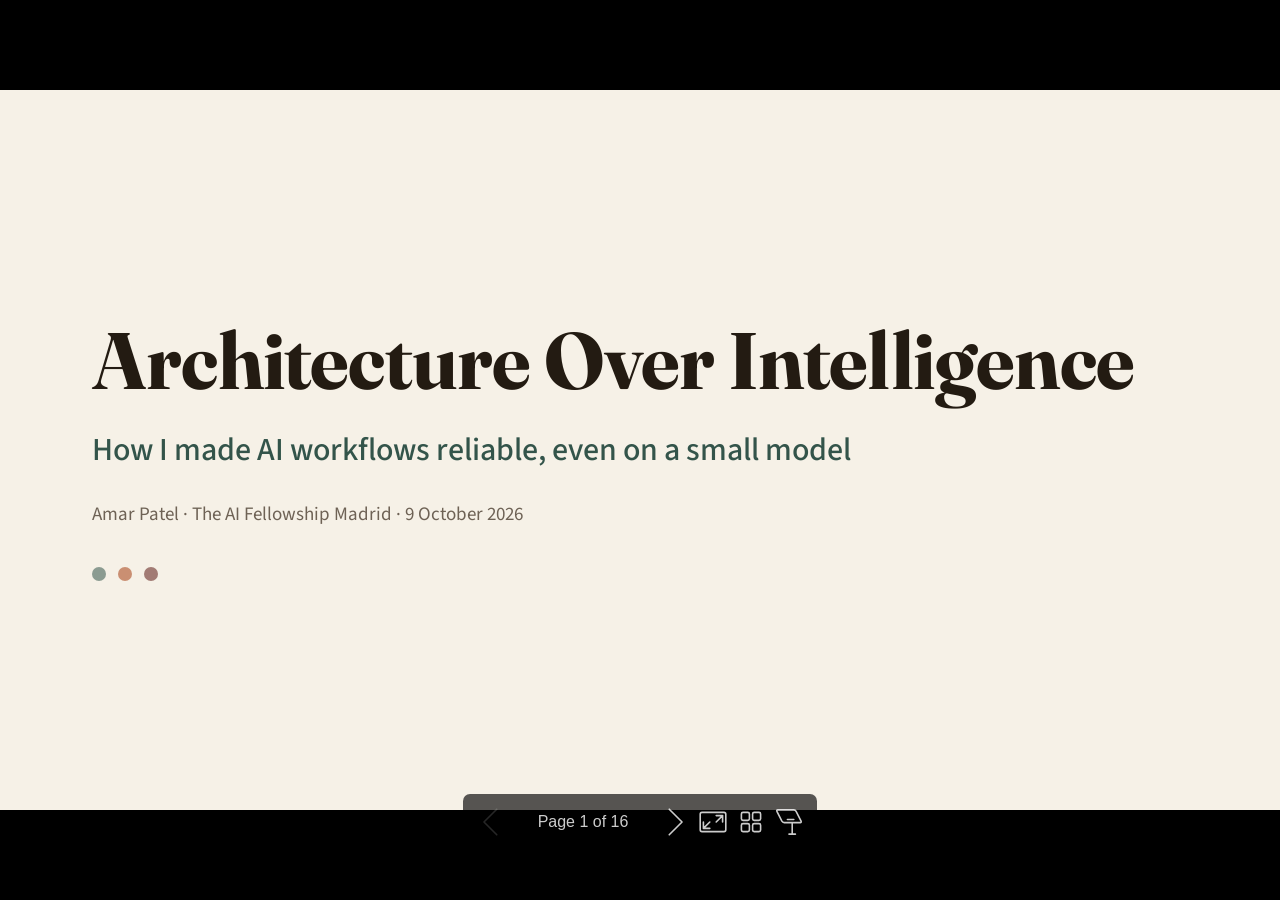
==== commit 393f4752: "Slide 2: match Opusfived's real loop (shared colour, both buttons, 23 agents)" ====
--- a/architecture-over-intelligence/index.html
+++ b/architecture-over-intelligence/index.html
@@ -1,4 +1,4 @@
-<!DOCTYPE html><html lang="en"><head><title>Architecture Over Intelligence</title><meta property="og:title" content="Architecture Over Intelligence"><meta charset="UTF-8"><meta name="viewport" content="width=device-width,height=device-height,initial-scale=1.0"><meta name="apple-mobile-web-app-capable" content="yes"><meta http-equiv="X-UA-Compatible" content="ie=edge"><meta property="og:type" content="website"><meta name="twitter:card" content="summary"><style>@media screen{body[data-bespoke-view=""] .bespoke-marp-parent>.bespoke-marp-osc>button,body[data-bespoke-view=next] .bespoke-marp-parent>.bespoke-marp-osc>button,body[data-bespoke-view=overview] button.bespoke-marp-overview-close,body[data-bespoke-view=presenter] .bespoke-marp-presenter-container .bespoke-marp-presenter-info-container .bespoke-marp-presenter-info-page-area .bespoke-marp-presenter-info-page,body[data-bespoke-view=presenter] .bespoke-marp-presenter-container .bespoke-marp-presenter-info-container button,body[data-bespoke-view=presenter] .bespoke-marp-presenter-container .bespoke-marp-presenter-note-container button{appearance:none;background-color:initial;border:0;color:inherit;cursor:pointer;font-size:inherit;opacity:.8;outline:none;padding:0;transition:opacity .2s linear;-webkit-tap-highlight-color:transparent}body[data-bespoke-view=""] .bespoke-marp-parent>.bespoke-marp-osc>button:disabled,body[data-bespoke-view=next] .bespoke-marp-parent>.bespoke-marp-osc>button:disabled,body[data-bespoke-view=overview] button.bespoke-marp-overview-close:disabled,body[data-bespoke-view=presenter] .bespoke-marp-presenter-container .bespoke-marp-presenter-info-container .bespoke-marp-presenter-info-page-area .bespoke-marp-presenter-info-page:disabled,body[data-bespoke-view=presenter] .bespoke-marp-presenter-container .bespoke-marp-presenter-info-container button:disabled,body[data-bespoke-view=presenter] .bespoke-marp-presenter-container .bespoke-marp-presenter-note-container button:disabled{cursor:not-allowed;opacity:.15!important}body[data-bespoke-view=""] .bespoke-marp-parent>.bespoke-marp-osc>button:hover,body[data-bespoke-view=next] .bespoke-marp-parent>.bespoke-marp-osc>button:hover,body[data-bespoke-view=overview] button.bespoke-marp-overview-close:hover,body[data-bespoke-view=presenter] .bespoke-marp-presenter-container .bespoke-marp-presenter-info-container .bespoke-marp-presenter-info-page-area .bespoke-marp-presenter-info-page:hover,body[data-bespoke-view=presenter] .bespoke-marp-presenter-container .bespoke-marp-presenter-info-container button:hover,body[data-bespoke-view=presenter] .bespoke-marp-presenter-container .bespoke-marp-presenter-note-container button:hover{opacity:1}body[data-bespoke-view=""] .bespoke-marp-parent>.bespoke-marp-osc>button:hover:active,body[data-bespoke-view=next] .bespoke-marp-parent>.bespoke-marp-osc>button:hover:active,body[data-bespoke-view=overview] button.bespoke-marp-overview-close:hover:active,body[data-bespoke-view=presenter] .bespoke-marp-presenter-container .bespoke-marp-presenter-info-container .bespoke-marp-presenter-info-page-area .bespoke-marp-presenter-info-page:hover:active,body[data-bespoke-view=presenter] .bespoke-marp-presenter-container .bespoke-marp-presenter-info-container button:hover:active,body[data-bespoke-view=presenter] .bespoke-marp-presenter-container .bespoke-marp-presenter-note-container button:hover:active{opacity:.6}body[data-bespoke-view=""] .bespoke-marp-parent>.bespoke-marp-osc>button:hover:not(:disabled),body[data-bespoke-view=next] .bespoke-marp-parent>.bespoke-marp-osc>button:hover:not(:disabled),body[data-bespoke-view=overview] button.bespoke-marp-overview-close:hover:not(:disabled),body[data-bespoke-view=presenter] .bespoke-marp-presenter-container .bespoke-marp-presenter-info-container .bespoke-marp-presenter-info-page-area .bespoke-marp-presenter-info-page:hover:not(:disabled),body[data-bespoke-view=presenter] .bespoke-marp-presenter-container .bespoke-marp-presenter-info-container button:hover:not(:disabled),body[data-bespoke-view=presenter] .bespoke-marp-presenter-container .bespoke-marp-presenter-note-container button:hover:not(:disabled){transition:none}body[data-bespoke-view=""] .bespoke-marp-parent>.bespoke-marp-osc>button[data-bespoke-marp-osc=prev],body[data-bespoke-view=next] .bespoke-marp-parent>.bespoke-marp-osc>button[data-bespoke-marp-osc=prev],body[data-bespoke-view=presenter] .bespoke-marp-presenter-container .bespoke-marp-presenter-info-container button.bespoke-marp-presenter-info-page-prev{background:#0000 url("[data-uri]") no-repeat 50%;background-size:contain;overflow:hidden;text-indent:100%;white-space:nowrap}body[data-bespoke-view=""] .bespoke-marp-parent>.bespoke-marp-osc>button[data-bespoke-marp-osc=next],body[data-bespoke-view=next] .bespoke-marp-parent>.bespoke-marp-osc>button[data-bespoke-marp-osc=next],body[data-bespoke-view=presenter] .bespoke-marp-presenter-container .bespoke-marp-presenter-info-container button.bespoke-marp-presenter-info-page-next{background:#0000 url("[data-uri]") no-repeat 50%;background-size:contain;overflow:hidden;text-indent:100%;white-space:nowrap}:is(body[data-bespoke-view=""],body[data-bespoke-view=next]) .bespoke-marp-parent>.bespoke-marp-osc>button[data-bespoke-marp-osc=fullscreen]{background:#0000 url("[data-uri]") no-repeat 50%;background-size:contain;overflow:hidden;text-indent:100%;white-space:nowrap}:is(body[data-bespoke-view=""],body[data-bespoke-view=next]) .bespoke-marp-parent>.bespoke-marp-osc>button.exit[data-bespoke-marp-osc=fullscreen]{background-image:url("[data-uri]")}:is(body[data-bespoke-view=""],body[data-bespoke-view=next]) .bespoke-marp-parent>.bespoke-marp-osc>button[data-bespoke-marp-osc=presenter]{background:#0000 url("[data-uri]") no-repeat 50%;background-size:contain;overflow:hidden;text-indent:100%;white-space:nowrap}body[data-bespoke-view=overview] button.bespoke-marp-overview-close,body[data-bespoke-view=presenter] .bespoke-marp-presenter-container .bespoke-marp-presenter-note-container button.bespoke-marp-presenter-note-bigger{background:#0000 url("[data-uri]") no-repeat 50%;background-size:contain;overflow:hidden;text-indent:100%;white-space:nowrap}body[data-bespoke-view=presenter] .bespoke-marp-presenter-container .bespoke-marp-presenter-note-container button.bespoke-marp-presenter-note-smaller{background:#0000 url("[data-uri]") no-repeat 50%;background-size:contain;overflow:hidden;text-indent:100%;white-space:nowrap}:is(body[data-bespoke-view=""],body[data-bespoke-view=next]) .bespoke-marp-parent>.bespoke-marp-osc>button[data-bespoke-marp-osc=overview]{background:#0000 url("[data-uri]") no-repeat 50%;background-size:contain;overflow:hidden;text-indent:100%;white-space:nowrap}}@keyframes __bespoke_marp_transition_reduced_outgoing__{0%{opacity:1}to{opacity:0}}@keyframes __bespoke_marp_transition_reduced_incoming__{0%{mix-blend-mode:plus-lighter;opacity:0}to{mix-blend-mode:plus-lighter;opacity:1}}.bespoke-marp-note,.bespoke-marp-osc,.bespoke-progress-parent{display:none;transition:none}@media screen{::view-transition-group(*){animation-duration:var(--marp-bespoke-transition-animation-duration,.5s);animation-timing-function:ease}::view-transition-new(*),::view-transition-old(*){animation-delay:0s;animation-direction:var(--marp-bespoke-transition-animation-direction,normal);animation-duration:var(--marp-bespoke-transition-animation-duration,.5s);animation-fill-mode:both;animation-name:var(--marp-bespoke-transition-animation-name,var(--marp-bespoke-transition-animation-name-fallback,__bespoke_marp_transition_no_animation__));mix-blend-mode:normal}::view-transition-old(*){--marp-bespoke-transition-animation-name-fallback:__bespoke_marp_transition_reduced_outgoing__;animation-timing-function:ease}::view-transition-new(*){--marp-bespoke-transition-animation-name-fallback:__bespoke_marp_transition_reduced_incoming__;animation-timing-function:ease}::view-transition-new(root),::view-transition-old(root){animation-timing-function:linear}::view-transition-new(__bespoke_marp_transition_osc__),::view-transition-old(__bespoke_marp_transition_osc__){animation-duration:0s!important;animation-name:__bespoke_marp_transition_osc__!important}::view-transition-new(__bespoke_marp_transition_osc__){opacity:0!important}.bespoke-marp-transition-warming-up::view-transition-group(*),.bespoke-marp-transition-warming-up::view-transition-new(*),.bespoke-marp-transition-warming-up::view-transition-old(*){animation-play-state:paused!important}body,html{height:100%;margin:0}body{background:#000;overflow:hidden}svg.bespoke-marp-slide{content-visibility:hidden;interactivity:inert;opacity:0;pointer-events:none;z-index:-1}svg.bespoke-marp-slide:not(.bespoke-marp-active) *{view-transition-name:none!important}svg.bespoke-marp-slide.bespoke-marp-active{content-visibility:visible;interactivity:auto;opacity:1;pointer-events:auto;z-index:0}svg.bespoke-marp-slide.bespoke-marp-active.bespoke-marp-active-ready *{animation-name:__bespoke_marp__!important}@supports not (content-visibility:hidden){svg.bespoke-marp-slide[data-bespoke-marp-load=hideable]{display:none}svg.bespoke-marp-slide[data-bespoke-marp-load=hideable].bespoke-marp-active{display:block}}}@media screen and (prefers-reduced-motion:reduce){svg.bespoke-marp-slide *{view-transition-name:none!important}}@media screen{[data-bespoke-marp-fragment=inactive]{visibility:hidden}:is(body[data-bespoke-view=""],body[data-bespoke-view=next]) .bespoke-marp-parent{inset:0;position:absolute}:is(body[data-bespoke-view=""],body[data-bespoke-view=next]) .bespoke-marp-parent>.bespoke-marp-osc{background:#000000a6;border-radius:7px;bottom:50px;color:#fff;contain:paint;display:block;font-family:Helvetica,Arial,sans-serif;font-size:16px;left:50%;line-height:0;opacity:1;padding:12px;position:absolute;touch-action:manipulation;transform:translateX(-50%);transition:opacity .2s linear;-webkit-user-select:none;user-select:none;view-transition-name:__bespoke_marp_transition_osc__;white-space:nowrap;will-change:transform;z-index:1}:is(body[data-bespoke-view=""],body[data-bespoke-view=next]) .bespoke-marp-parent>.bespoke-marp-osc>:where(*){margin-left:6px}:is(body[data-bespoke-view=""],body[data-bespoke-view=next]) .bespoke-marp-parent>.bespoke-marp-osc>:where(*):where(:first-child){margin-left:0}:is(body[data-bespoke-view=""],body[data-bespoke-view=next]) .bespoke-marp-parent>.bespoke-marp-osc>span{opacity:.8}:is(body[data-bespoke-view=""],body[data-bespoke-view=next]) .bespoke-marp-parent>.bespoke-marp-osc>span[data-bespoke-marp-osc=page]{display:inline-block;min-width:140px;text-align:center}:is(body[data-bespoke-view=""],body[data-bespoke-view=next]) .bespoke-marp-parent>.bespoke-marp-osc>button[data-bespoke-marp-osc=fullscreen],:is(body[data-bespoke-view=""],body[data-bespoke-view=next]) .bespoke-marp-parent>.bespoke-marp-osc>button[data-bespoke-marp-osc=next],:is(body[data-bespoke-view=""],body[data-bespoke-view=next]) .bespoke-marp-parent>.bespoke-marp-osc>button[data-bespoke-marp-osc=overview],:is(body[data-bespoke-view=""],body[data-bespoke-view=next]) .bespoke-marp-parent>.bespoke-marp-osc>button[data-bespoke-marp-osc=presenter],:is(body[data-bespoke-view=""],body[data-bespoke-view=next]) .bespoke-marp-parent>.bespoke-marp-osc>button[data-bespoke-marp-osc=prev]{height:32px;line-height:32px;width:32px}:is(body[data-bespoke-view=""],body[data-bespoke-view=next]) .bespoke-marp-parent.bespoke-marp-inactive{cursor:none}:is(body[data-bespoke-view=""],body[data-bespoke-view=next]) .bespoke-marp-parent.bespoke-marp-inactive>.bespoke-marp-osc{opacity:0;pointer-events:none}:is(body[data-bespoke-view=""],body[data-bespoke-view=next]) svg.bespoke-marp-slide{height:100%;left:0;position:absolute;top:0;width:100%}body[data-bespoke-view=""] .bespoke-progress-parent{background:#222;display:flex;height:5px;width:100%}body[data-bespoke-view=""] .bespoke-progress-parent+:where(.bespoke-marp-parent){top:5px}body[data-bespoke-view=""] .bespoke-progress-parent .bespoke-progress-bar{background:#0288d1;flex:0 0 0;transition:flex-basis .2s cubic-bezier(0,1,1,1)}body[data-bespoke-view=next]{background:#0000}body[data-bespoke-view=presenter]{background:#161616}body[data-bespoke-view=presenter] .bespoke-marp-presenter-container{display:grid;font-family:Helvetica,Arial,sans-serif;grid-template:"current dragbar next" minmax(140px,1fr) "current dragbar note" 2fr "info    dragbar note" 3em;grid-template-columns:minmax(3px,var(--bespoke-marp-presenter-split-ratio,66%)) 0 minmax(3px,1fr);height:100%;left:0;position:absolute;top:0;width:100%}body[data-bespoke-view=presenter] .bespoke-marp-presenter-container :where(.bespoke-marp-parent){grid-area:current;overflow:hidden;position:relative}body[data-bespoke-view=presenter] .bespoke-marp-presenter-container :where(.bespoke-marp-parent) :where(svg.bespoke-marp-slide){height:calc(100% - 40px);left:20px;pointer-events:none;position:absolute;top:20px;-webkit-user-select:none;user-select:none;width:calc(100% - 40px)}body[data-bespoke-view=presenter] .bespoke-marp-presenter-container :where(.bespoke-marp-parent) :where(svg.bespoke-marp-slide).bespoke-marp-active{filter:drop-shadow(0 3px 10px rgba(0,0,0,.5))}body[data-bespoke-view=presenter] .bespoke-marp-presenter-container .bespoke-marp-presenter-dragbar-container{background:#0288d1;cursor:col-resize;grid-area:dragbar;margin-left:-3px;opacity:0;position:relative;transition:opacity .4s linear .1s;width:6px;z-index:10}body[data-bespoke-view=presenter] .bespoke-marp-presenter-container .bespoke-marp-presenter-dragbar-container:hover{opacity:1}body[data-bespoke-view=presenter] .bespoke-marp-presenter-container .bespoke-marp-presenter-dragbar-container.active{opacity:1;transition-delay:0s}body[data-bespoke-view=presenter] .bespoke-marp-presenter-container .bespoke-marp-presenter-next-container{background:#222;cursor:pointer;display:none;grid-area:next;overflow:hidden;position:relative}body[data-bespoke-view=presenter] .bespoke-marp-presenter-container .bespoke-marp-presenter-next-container.active{display:block}body[data-bespoke-view=presenter] .bespoke-marp-presenter-container .bespoke-marp-presenter-next-container iframe.bespoke-marp-presenter-next{background:#0000;border:0;display:block;filter:drop-shadow(0 3px 10px rgba(0,0,0,.5));height:calc(100% - 40px);left:20px;pointer-events:none;position:absolute;interactivity:inert;top:20px;-webkit-user-select:none;user-select:none;width:calc(100% - 40px)}body[data-bespoke-view=presenter] .bespoke-marp-presenter-container .bespoke-marp-presenter-note-container{background:#222;color:#eee;grid-area:note;position:relative;z-index:1}body[data-bespoke-view=presenter] .bespoke-marp-presenter-container .bespoke-marp-presenter-note-container button{height:1.5em;line-height:1.5em;width:1.5em}body[data-bespoke-view=presenter] .bespoke-marp-presenter-container .bespoke-marp-presenter-note-container .bespoke-marp-presenter-note-wrapper{display:block;inset:0;position:absolute}body[data-bespoke-view=presenter] .bespoke-marp-presenter-container .bespoke-marp-presenter-note-container .bespoke-marp-presenter-note-buttons{background:#000000a6;border-radius:4px;bottom:0;display:flex;gap:4px;margin:12px;opacity:0;padding:6px;pointer-events:none;position:absolute;right:0;transition:opacity .2s linear}body[data-bespoke-view=presenter] .bespoke-marp-presenter-container .bespoke-marp-presenter-note-container .bespoke-marp-presenter-note-buttons:focus-within,body[data-bespoke-view=presenter] .bespoke-marp-presenter-container .bespoke-marp-presenter-note-container .bespoke-marp-presenter-note-wrapper:focus-within+.bespoke-marp-presenter-note-buttons,body[data-bespoke-view=presenter] .bespoke-marp-presenter-container .bespoke-marp-presenter-note-container:hover .bespoke-marp-presenter-note-buttons{opacity:1;pointer-events:auto}body[data-bespoke-view=presenter] .bespoke-marp-presenter-container .bespoke-marp-presenter-note-container .bespoke-marp-note{box-sizing:border-box;font-size:calc(1.1em*var(--bespoke-marp-note-font-scale, 1));height:calc(100% - 40px);margin:20px;overflow:auto;padding-right:3px;white-space:pre-wrap;width:calc(100% - 40px);word-wrap:break-word;scrollbar-color:#eeeeee80 #0000;scrollbar-width:thin}body[data-bespoke-view=presenter] .bespoke-marp-presenter-container .bespoke-marp-presenter-note-container .bespoke-marp-note::-webkit-scrollbar{width:6px}body[data-bespoke-view=presenter] .bespoke-marp-presenter-container .bespoke-marp-presenter-note-container .bespoke-marp-note::-webkit-scrollbar-track{background:#0000}body[data-bespoke-view=presenter] .bespoke-marp-presenter-container .bespoke-marp-presenter-note-container .bespoke-marp-note::-webkit-scrollbar-thumb{background:#eeeeee80;border-radius:6px}body[data-bespoke-view=presenter] .bespoke-marp-presenter-container .bespoke-marp-presenter-note-container .bespoke-marp-note:empty{pointer-events:none}body[data-bespoke-view=presenter] .bespoke-marp-presenter-container .bespoke-marp-presenter-note-container .bespoke-marp-note.active{display:block}body[data-bespoke-view=presenter] .bespoke-marp-presenter-container .bespoke-marp-presenter-note-container .bespoke-marp-note p:first-child{margin-top:0}body[data-bespoke-view=presenter] .bespoke-marp-presenter-container .bespoke-marp-presenter-note-container .bespoke-marp-note p:last-child{margin-bottom:0}body[data-bespoke-view=presenter] .bespoke-marp-presenter-container .bespoke-marp-presenter-info-container{align-items:center;box-sizing:border-box;color:#eee;display:flex;flex-wrap:nowrap;grid-area:info;justify-content:center;overflow:hidden;padding:0 10px}body[data-bespoke-view=presenter] .bespoke-marp-presenter-container .bespoke-marp-presenter-info-container :is(.bespoke-marp-presenter-info-page-area,.bespoke-marp-presenter-info-time,.bespoke-marp-presenter-info-timer){box-sizing:border-box;display:block;padding:0 10px;white-space:nowrap;width:100%}body[data-bespoke-view=presenter] .bespoke-marp-presenter-container .bespoke-marp-presenter-info-container button{height:1.5em;line-height:1.5em;width:1.5em}body[data-bespoke-view=presenter] .bespoke-marp-presenter-container .bespoke-marp-presenter-info-container .bespoke-marp-presenter-info-page-area{order:2;text-align:center}body[data-bespoke-view=presenter] .bespoke-marp-presenter-container .bespoke-marp-presenter-info-container .bespoke-marp-presenter-info-page-area .bespoke-marp-presenter-info-page{display:inline-block;min-width:120px;text-align:center}body[data-bespoke-view=presenter] .bespoke-marp-presenter-container .bespoke-marp-presenter-info-container .bespoke-marp-presenter-info-time{color:#999;order:1;text-align:left}body[data-bespoke-view=presenter] .bespoke-marp-presenter-container .bespoke-marp-presenter-info-container .bespoke-marp-presenter-info-timer{color:#999;order:3;text-align:right}body[data-bespoke-view=presenter] .bespoke-marp-presenter-container .bespoke-marp-presenter-info-container .bespoke-marp-presenter-info-timer:hover{cursor:pointer}body[data-bespoke-view=overview]{background:#161616;overflow:auto}body[data-bespoke-view=overview] [data-bespoke-marp-fragment=inactive]{visibility:visible}body[data-bespoke-view=overview] .bespoke-marp-overview-header{backdrop-filter:blur(4px);background:#222222d9;box-shadow:0 3px 10px #00000080;box-sizing:border-box;display:flex;height:48px;inset:0 0 auto;justify-content:flex-end;padding:10px;position:fixed;z-index:1}body[data-bespoke-view=overview] button.bespoke-marp-overview-close{height:28px;line-height:28px;transform:rotate(45deg);width:28px}body[data-bespoke-view=overview] .bespoke-marp-parent{display:grid;gap:40px;grid-template-columns:repeat(auto-fit,minmax(0,240px));justify-content:space-around;padding:30px}body[data-bespoke-view=overview] .bespoke-marp-parent svg.bespoke-marp-slide{--bov-selected:#0000;--bov-focus:#161616;--bov-focus-outline:#0000;background-image:conic-gradient(#161616 0 0),conic-gradient(var(--bov-focus) 0 0),conic-gradient(var(--bov-focus-outline) 0 0),conic-gradient(var(--bov-selected) 0 0);background-position:5px 5px,3px 3px,2px 2px,0 0;background-repeat:no-repeat;background-size:calc(100% - 10px) calc(100% - 10px),calc(100% - 6px) calc(100% - 6px),calc(100% - 4px) calc(100% - 4px),100% 100%;content-visibility:visible;cursor:pointer;filter:drop-shadow(0 3px 10px rgba(0,0,0,.5));margin:-6px;padding:6px;interactivity:auto;opacity:1;outline:0;pointer-events:auto;scroll-margin-block:30px;width:100%;z-index:0}body[data-bespoke-view=overview] .bespoke-marp-parent svg.bespoke-marp-slide *,body[data-bespoke-view=overview] .bespoke-marp-parent svg.bespoke-marp-slide.bespoke-marp-active *{pointer-events:none;interactivity:inert}body[data-bespoke-view=overview] .bespoke-marp-parent :is(svg.bespoke-marp-slide:active,svg.bespoke-marp-slide:focus-visible,svg.bespoke-marp-slide:hover){--bov-focus-outline:#161616}body[data-bespoke-view=overview] .bespoke-marp-parent svg.bespoke-marp-slide:focus-visible,body[data-bespoke-view=overview] .bespoke-marp-parent svg.bespoke-marp-slide:hover{--bov-focus:#999}body[data-bespoke-view=overview] .bespoke-marp-parent svg.bespoke-marp-slide:active{--bov-focus:#eee}body[data-bespoke-view=overview] .bespoke-marp-parent svg.bespoke-marp-slide.bespoke-marp-active{--bov-selected:#0288d1}body[data-bespoke-view=overview]:has(.bespoke-marp-overview-header) .bespoke-marp-parent{padding-top:78px}body[data-bespoke-view=overview]:has(.bespoke-marp-overview-header) .bespoke-marp-parent svg.bespoke-marp-slide{scroll-margin-top:78px}.bespoke-marp-overview{background:#000000a6;inset:0;opacity:0;pointer-events:none;position:fixed;transition:opacity .1s ease;z-index:10}.bespoke-marp-overview iframe{background:#222;border:0;display:block;height:100%;left:0;position:absolute;top:0;width:100%}.bespoke-marp-overview[data-open="1"]{opacity:1;pointer-events:auto}}@media print{.bespoke-marp-overview,.bespoke-marp-presenter-info-container,.bespoke-marp-presenter-next-container,.bespoke-marp-presenter-note-container{display:none}}</style><style>@import url('https://fonts.googleapis.com/css2?family=Fraunces:opsz,wght@9..144,400;9..144,500;9..144,600;9..144,700&family=Source+Sans+3:wght@400;500;600;700&family=IBM+Plex+Mono:wght@400;500;600&display=swap');div#\:\$p > svg > foreignObject > section{width:1280px;height:720px;box-sizing:border-box;overflow:hidden;position:relative;scroll-snap-align:center center;-webkit-text-size-adjust:100%;text-size-adjust:100%}div#\:\$p > svg > foreignObject > section::after{bottom:0;content:attr(data-marpit-pagination);padding:inherit;pointer-events:none;position:absolute;right:0}div#\:\$p > svg > foreignObject > section:not([data-marpit-pagination])::after{display:none}div#\:\$p > svg > foreignObject > section :where(:is(h1, marp-h1)){font-size:2em;margin-block:0.67em}div#\:\$p > svg > foreignObject > section section:where(:is(h1, marp-h1)){--marpit-root-font-size: 2em}div#\:\$p > svg > foreignObject > section video::-webkit-media-controls{will-change:transform}@page {size:1280px 720px;margin:0}@media print{html, body{background-color:#fff;margin:0;page-break-inside:avoid;break-inside:avoid-page}div#\:\$p > svg > foreignObject > section{page-break-before:always;break-before:page}div#\:\$p > svg > foreignObject > section, div#\:\$p > svg > foreignObject > section *{-webkit-print-color-adjust:exact!important;animation-delay:0s!important;animation-duration:0s!important;color-adjust:exact!important;print-color-adjust:exact!important;transition:none!important}div#\:\$p > svg[data-marpit-svg]{display:block;height:100vh;width:100vw}}div#\:\$p > svg > foreignObject > :where(section){container-type:size}div#\:\$p > svg > foreignObject > section img[data-marp-twemoji]{background:transparent;height:1em;margin:0 .05em 0 .1em;vertical-align:-.1em;width:1em}div#\:\$p > svg > foreignObject > :where(section):not([\20 root]){--paper:     #F6F1E7;--paper2:    #EFE8D8;--ink:       #231B12;--muted:     #6E6255;--accent:    #A63E12;--accentH:   #F28D54;--structure: #33544A;--structureH: #6FA394;--blocked:   #5C1A16;--hairline:  #E4DAC6;--display: 'Fraunces', 'Iowan Old Style', Georgia, serif;--sans: 'Source Sans 3', -apple-system, 'Segoe UI', sans-serif;--mono: 'IBM Plex Mono', ui-monospace, 'SF Mono', monospace;}div#\:\$p > svg > foreignObject > section{--color-background: var(--paper);--color-foreground: var(--ink);background:var(--paper);color:var(--ink);font-family:var(--sans);font-size:27px;line-height:1.42;padding:70px 92px;position:relative;display:flex;flex-direction:column;justify-content:flex-start;text-align:left}div#\:\$p > svg > foreignObject > section{--marpit-root-font-size: 27px}div#\:\$p > svg > foreignObject > section :is(h1, marp-h1), div#\:\$p > svg > foreignObject > section :is(h2, marp-h2), div#\:\$p > svg > foreignObject > section :is(h3, marp-h3){font-family:var(--display);font-weight:600;letter-spacing:-0.01em;line-height:1.06;color:var(--ink);margin:0 0 0.4em 0}div#\:\$p > svg > foreignObject > section :is(h1, marp-h1){font-size:54px}div#\:\$p > svg > foreignObject > section :is(h2, marp-h2){font-size:42px;color:var(--structure)}div#\:\$p > svg > foreignObject > section :is(h3, marp-h3){font-size:30px;color:var(--ink)}div#\:\$p > svg > foreignObject > section strong{color:var(--accent);font-weight:700}div#\:\$p > svg > foreignObject > section :is(h1, marp-h1) strong, div#\:\$p > svg > foreignObject > section :is(h2, marp-h2) strong{color:var(--accent)}div#\:\$p > svg > foreignObject > section :is(h1, marp-h1)::after{content:'';display:block;width:2.2em;height:5px;margin-top:0.3em;background:var(--accent);border-radius:2px}div#\:\$p > svg > foreignObject > section.lead :is(h1, marp-h1)::after{display:none}div#\:\$p > svg > foreignObject > section p, div#\:\$p > svg > foreignObject > section ul, div#\:\$p > svg > foreignObject > section ol, div#\:\$p > svg > foreignObject > section table, div#\:\$p > svg > foreignObject > section :is(pre, marp-pre){margin:0 0 0.85em 0}div#\:\$p > svg > foreignObject > section li{margin:0.28em 0}div#\:\$p > svg > foreignObject > section li::marker{color:var(--accent)}div#\:\$p > svg > foreignObject > section a{color:var(--accent)}div#\:\$p > svg > foreignObject > section code{font-family:var(--mono);font-size:0.9em;background:#EFE6D3;color:var(--ink);padding:0.05em 0.3em;border-radius:4px}div#\:\$p > svg > foreignObject > section :is(pre, marp-pre){background:#1E1710;color:#F1E7D3;font-family:var(--mono);font-size:0.8em;line-height:1.5;padding:22px 26px;border-radius:10px;overflow:hidden}div#\:\$p > svg > foreignObject > section :is(pre, marp-pre) code{background:none;color:inherit;padding:0;font-size:inherit}div#\:\$p > svg > foreignObject > section table{width:100%;border-collapse:collapse;font-size:0.82em;margin-bottom:1.1em}div#\:\$p > svg > foreignObject > section th{text-align:left;font-weight:600;color:var(--structure);border-bottom:2px solid var(--ink);padding:0.4em 0.6em 0.4em 0}div#\:\$p > svg > foreignObject > section td{border-bottom:1px solid var(--hairline);padding:0.42em 0.6em 0.42em 0;vertical-align:top}div#\:\$p > svg > foreignObject > section.lead{justify-content:center}div#\:\$p > svg > foreignObject > section.lead :is(h1, marp-h1){font-size:80px;font-weight:700;line-height:1.0;margin-bottom:0.35em}div#\:\$p > svg > foreignObject > section.lead .subtitle{font-size:32px;color:var(--structure);font-weight:500;margin-bottom:0.9em}div#\:\$p > svg > foreignObject > section.lead div#\:\$p > svg > foreignObject > section section.subtitle{--marpit-root-font-size: 32px}div#\:\$p > svg > foreignObject > section.lead .author{font-family:var(--sans);font-size:19px;color:var(--muted)}div#\:\$p > svg > foreignObject > section.lead div#\:\$p > svg > foreignObject > section section.author{--marpit-root-font-size: 19px}div#\:\$p > svg > foreignObject > section .lead-motif{display:flex;gap:12px;margin-top:1.4em}div#\:\$p > svg > foreignObject > section .lead-motif :is(span, marp-span){width:14px;height:14px;border-radius:50%;display:inline-block;opacity:0.55}div#\:\$p > svg > foreignObject > section .lead-motif .a{background:var(--structure)}div#\:\$p > svg > foreignObject > section .lead-motif .b{background:var(--accent)}div#\:\$p > svg > foreignObject > section .lead-motif .c{background:var(--blocked)}div#\:\$p > svg > foreignObject > section.close{background:var(--ink);color:var(--paper)}div#\:\$p > svg > foreignObject > section.close :is(h1, marp-h1), div#\:\$p > svg > foreignObject > section.close :is(h2, marp-h2){color:var(--paper)}div#\:\$p > svg > foreignObject > section.close :is(h1, marp-h1)::after{background:var(--accentH)}div#\:\$p > svg > foreignObject > section.close strong, div#\:\$p > svg > foreignObject > section.close a{color:var(--accentH)}div#\:\$p > svg > foreignObject > section.close code{background:#2F271D;color:#F1E7D3}div#\:\$p > svg > foreignObject > section.close :is(pre, marp-pre){background:#0F0C08}div#\:\$p > svg > foreignObject > section .body{flex:1 1 auto;display:flex;flex-direction:column;justify-content:center;min-height:0}div#\:\$p > svg > foreignObject > section .body > *:first-child{margin-top:0}div#\:\$p > svg > foreignObject > section .body > *:last-child{margin-bottom:0}div#\:\$p > svg > foreignObject > section footer{position:absolute;bottom:28px;left:88px;right:88px;font-family:var(--mono);font-size:15px;color:var(--muted)}div#\:\$p > svg > foreignObject > section.close footer{color:#A79987}div#\:\$p > svg > foreignObject > section.lead footer{display:none}div#\:\$p > svg > foreignObject > section::after{font-family:var(--mono);font-size:15px;line-height:1.42;color:var(--muted);content:attr(data-marpit-pagination);position:absolute;right:88px;bottom:28px;padding:0}div#\:\$p > svg > foreignObject > section::after{--marpit-root-font-size: 15px}div#\:\$p > svg > foreignObject > section .flow{display:flex;align-items:center;flex-wrap:wrap;gap:10px 4px;margin:0.7em 0 0.9em}div#\:\$p > svg > foreignObject > section .flow .step{background:#fff;border:2px solid var(--ink);border-radius:10px;padding:12px 16px;font-family:var(--sans);font-weight:600;font-size:0.62em;color:var(--ink);box-shadow:3px 3px 0 var(--hairline);white-space:nowrap}div#\:\$p > svg > foreignObject > section .flow div#\:\$p > svg > foreignObject > section section.step{--marpit-root-font-size: 0.62em}div#\:\$p > svg > foreignObject > section .flow .step.file{border-style:dashed;background:var(--paper2);font-family:var(--mono);font-weight:500}div#\:\$p > svg > foreignObject > section .flow .arrow{font-family:var(--mono);color:var(--accent);font-size:1.1em;padding:0 2px;flex-shrink:0}div#\:\$p > svg > foreignObject > section .flow div#\:\$p > svg > foreignObject > section section.arrow{--marpit-root-font-size: 1.1em}div#\:\$p > svg > foreignObject > section .flow.chain{flex-wrap:nowrap;gap:4px}div#\:\$p > svg > foreignObject > section .flow.chain .step{font-size:0.56em;padding:10px 11px}div#\:\$p > svg > foreignObject > section .flow.chain div#\:\$p > svg > foreignObject > section section.step{--marpit-root-font-size: 0.56em}div#\:\$p > svg > foreignObject > section .flow.chain .arrow{font-size:0.9em;padding:0}div#\:\$p > svg > foreignObject > section .flow.chain div#\:\$p > svg > foreignObject > section section.arrow{--marpit-root-font-size: 0.9em}div#\:\$p > svg > foreignObject > section .split{display:flex;gap:26px;margin:0.7em 0 0.9em}div#\:\$p > svg > foreignObject > section .split .panel{flex:1;border-radius:14px;padding:20px 24px}div#\:\$p > svg > foreignObject > section .split .demo{background:#ECE7D8;border:2px solid var(--hairline)}div#\:\$p > svg > foreignObject > section .split .prod{background:#F3E1D2;border:2px solid var(--accent)}div#\:\$p > svg > foreignObject > section .split .panel-title{margin:0 0 0.45em 0;font-size:1.05em;font-family:var(--display)}div#\:\$p > svg > foreignObject > section .split div#\:\$p > svg > foreignObject > section section.panel-title{--marpit-root-font-size: 1.05em}div#\:\$p > svg > foreignObject > section .split .demo .panel-title{color:var(--structure)}div#\:\$p > svg > foreignObject > section .split .prod .panel-title{color:var(--accent)}div#\:\$p > svg > foreignObject > section .split ul{margin:0;padding-left:1.05em;font-size:0.8em}div#\:\$p > svg > foreignObject > section .split li{margin:0.32em 0}div#\:\$p > svg > foreignObject > section .split li::marker{color:inherit}div#\:\$p > svg > foreignObject > section .split .demo li::marker{color:var(--structure)}div#\:\$p > svg > foreignObject > section .split .prod li::marker{color:var(--accent)}div#\:\$p > svg > foreignObject > section .statefile{background:#fff;border:2px solid var(--ink);border-radius:12px;overflow:hidden;margin:0.6em 0 0.8em;box-shadow:4px 4px 0 var(--hairline)}div#\:\$p > svg > foreignObject > section .statefile .tab{background:var(--ink);color:var(--paper);font-family:var(--mono);font-size:0.62em;padding:7px 18px;display:flex;justify-content:space-between;align-items:center}div#\:\$p > svg > foreignObject > section .statefile div#\:\$p > svg > foreignObject > section section.tab{--marpit-root-font-size: 0.62em}div#\:\$p > svg > foreignObject > section .statefile .tab .dot{width:9px;height:9px;border-radius:50%;background:var(--accentH);margin-right:8px;display:inline-block}div#\:\$p > svg > foreignObject > section .statefile .fields{padding:6px 22px}div#\:\$p > svg > foreignObject > section .statefile .field{display:flex;justify-content:space-between;gap:20px;padding:8px 0;border-bottom:1px solid var(--hairline);font-family:var(--mono);font-size:0.66em}div#\:\$p > svg > foreignObject > section .statefile div#\:\$p > svg > foreignObject > section section.field{--marpit-root-font-size: 0.66em}div#\:\$p > svg > foreignObject > section .statefile .field:last-child{border-bottom:none}div#\:\$p > svg > foreignObject > section .statefile .key{color:var(--structure);font-weight:600;flex-shrink:0}div#\:\$p > svg > foreignObject > section .statefile .val{color:var(--ink);text-align:right}div#\:\$p > svg > foreignObject > section .statefile .field.active{background:#FBF0DE;margin:0 -22px;padding:8px 22px}div#\:\$p > svg > foreignObject > section .statefile .field.active .val{color:var(--accent);font-weight:700}div#\:\$p > svg > foreignObject > section .statefile .field.aborted .val{color:var(--blocked);font-weight:700}div#\:\$p > svg > foreignObject > section .gates{display:flex;gap:18px;margin:0.7em 0 0.6em}div#\:\$p > svg > foreignObject > section .gates .gate{flex:1;border-radius:14px;padding:18px 18px;border:2px solid var(--ink);background:#fff}div#\:\$p > svg > foreignObject > section .gates .dot{width:30px;height:30px;border-radius:50%;margin-bottom:10px}div#\:\$p > svg > foreignObject > section .gates .auto .dot{background:var(--structure)}div#\:\$p > svg > foreignObject > section .gates .human .dot{background:var(--accent)}div#\:\$p > svg > foreignObject > section .gates .blocked .dot{background:var(--blocked)}div#\:\$p > svg > foreignObject > section .gates .gate-title{font-family:var(--display);font-size:1.05em;margin:0 0 5px}div#\:\$p > svg > foreignObject > section .gates div#\:\$p > svg > foreignObject > section section.gate-title{--marpit-root-font-size: 1.05em}div#\:\$p > svg > foreignObject > section .gates .gate p{font-size:0.62em;margin:0 0 4px;color:var(--muted);line-height:1.35}div#\:\$p > svg > foreignObject > section .gates .gate p:last-child{margin-bottom:0}div#\:\$p > svg > foreignObject > section .gates .gate .when{font-style:italic}div#\:\$p > svg > foreignObject > section .dial{margin:0.9em 0 0.3em;max-width:620px}div#\:\$p > svg > foreignObject > section .dial .track{position:relative;height:10px;border-radius:6px;background:linear-gradient(90deg, var(--accent), var(--structure))}div#\:\$p > svg > foreignObject > section .dial .marker{position:absolute;top:-10px;width:30px;height:30px;border-radius:50%;background:var(--paper);border:3px solid var(--ink);box-shadow:2px 2px 0 var(--hairline);transform:translateX(-50%)}div#\:\$p > svg > foreignObject > section.close .dial .marker{background:var(--ink);border-color:var(--paper);box-shadow:2px 2px 0 rgba(0,0,0,.4)}div#\:\$p > svg > foreignObject > section .dial .labels{display:flex;justify-content:space-between;margin-top:20px;font-family:var(--mono);font-size:0.58em;color:var(--muted);text-transform:uppercase;letter-spacing:0.04em}div#\:\$p > svg > foreignObject > section .dial div#\:\$p > svg > foreignObject > section section.labels{--marpit-root-font-size: 0.58em}div#\:\$p > svg > foreignObject > section.close .dial .labels{color:#A79987}div#\:\$p > svg > foreignObject > section .pipeline{display:flex;flex-wrap:wrap;gap:8px 6px;margin:0.7em 0 0.5em}div#\:\$p > svg > foreignObject > section .pipeline .node{display:flex;align-items:center;gap:7px;border:2px solid var(--ink);border-radius:999px;padding:7px 14px 7px 8px;background:#fff;font-size:0.6em;font-weight:600;white-space:nowrap}div#\:\$p > svg > foreignObject > section .pipeline div#\:\$p > svg > foreignObject > section section.node{--marpit-root-font-size: 0.6em}div#\:\$p > svg > foreignObject > section .pipeline .node .dot{width:12px;height:12px;border-radius:50%;flex-shrink:0}div#\:\$p > svg > foreignObject > section .pipeline .node.human .dot{background:var(--accent)}div#\:\$p > svg > foreignObject > section .pipeline .node.auto .dot{background:var(--structure)}div#\:\$p > svg > foreignObject > section .pipeline .node.optional{border-style:dashed;color:var(--muted)}div#\:\$p > svg > foreignObject > section .pipeline .node.optional .dot{background:var(--hairline);border:1px solid var(--muted)}div#\:\$p > svg > foreignObject > section .pipeline .sep{display:flex;align-items:center;color:var(--muted);font-family:var(--mono);font-size:0.9em}div#\:\$p > svg > foreignObject > section .pipeline div#\:\$p > svg > foreignObject > section section.sep{--marpit-root-font-size: 0.9em}div#\:\$p > svg > foreignObject > section .stats{display:flex;gap:34px;margin-top:16px}div#\:\$p > svg > foreignObject > section .stats .stat .n{font-family:var(--display);font-weight:700;font-size:1.7em;color:var(--accent);line-height:1}div#\:\$p > svg > foreignObject > section .stats .stat div#\:\$p > svg > foreignObject > section section.n{--marpit-root-font-size: 1.7em}div#\:\$p > svg > foreignObject > section .stats .stat .l{font-family:var(--sans);font-size:0.56em;color:var(--muted);text-transform:uppercase;letter-spacing:0.05em;margin-top:3px}div#\:\$p > svg > foreignObject > section .stats .stat div#\:\$p > svg > foreignObject > section section.l{--marpit-root-font-size: 0.56em}div#\:\$p > svg > foreignObject > section .resume{display:flex;align-items:center;margin:2.2em 0 0.4em}div#\:\$p > svg > foreignObject > section .resume .seg{flex:1;height:4px;background:var(--structure);border-radius:2px;position:relative}div#\:\$p > svg > foreignObject > section .resume .gap{width:70px;height:4px;flex-shrink:0;background:repeating-linear-gradient(90deg, var(--muted) 0 6px, transparent 6px 12px)}div#\:\$p > svg > foreignObject > section .resume .file{min-width:78px;padding:0 10px;box-sizing:border-box;height:58px;flex-shrink:0;border:2px solid var(--ink);border-radius:6px;background:#fff;display:flex;align-items:center;justify-content:center;text-align:center;font-family:var(--mono);font-size:0.5em;line-height:1.3;position:relative;z-index:1;box-shadow:3px 3px 0 var(--hairline);margin:0 -2px}div#\:\$p > svg > foreignObject > section .resume div#\:\$p > svg > foreignObject > section section.file{--marpit-root-font-size: 0.5em}div#\:\$p > svg > foreignObject > section .resume [data-label]::before{content:attr(data-label);position:absolute;bottom:calc(100% + 10px);font-family:var(--sans);font-size:17px;line-height:1;color:var(--muted);white-space:nowrap}div#\:\$p > svg > foreignObject > section .resume div#\:\$p > svg > foreignObject > section section[data-label]::before{--marpit-root-font-size: 17px}div#\:\$p > svg > foreignObject > section .resume .file[data-label]::before{left:50%;transform:translateX(-50%)}div#\:\$p > svg > foreignObject > section .resume .seg[data-label]::before{bottom:41px;left:0}div#\:\$p > svg > foreignObject > section .resume .seg.end[data-label]::before{left:auto;right:0}div#\:\$p > svg > foreignObject > section .icon-list{display:flex;flex-direction:column;gap:10px;margin:0.7em 0 0.8em}div#\:\$p > svg > foreignObject > section .icon-list .row{display:flex;align-items:flex-start;gap:14px}div#\:\$p > svg > foreignObject > section .icon-list .badge{flex-shrink:0;width:30px;height:30px;border-radius:50%;background:var(--ink);color:var(--paper);display:flex;align-items:center;justify-content:center;font-size:0.62em}div#\:\$p > svg > foreignObject > section .icon-list div#\:\$p > svg > foreignObject > section section.badge{--marpit-root-font-size: 0.62em}div#\:\$p > svg > foreignObject > section .icon-list .row.win .badge{background:var(--structure)}div#\:\$p > svg > foreignObject > section .icon-list .txt{font-size:0.8em;padding-top:0.1em}div#\:\$p > svg > foreignObject > section .icon-list div#\:\$p > svg > foreignObject > section section.txt{--marpit-root-font-size: 0.8em}div#\:\$p > svg > foreignObject > section .timeline{display:flex;gap:0;margin:0.9em 0 0.6em;position:relative}div#\:\$p > svg > foreignObject > section .timeline::before{content:'';position:absolute;left:8px;right:8px;top:17px;height:2px;background:var(--hairline)}div#\:\$p > svg > foreignObject > section .timeline .point{flex:1;text-align:left;position:relative;padding-top:32px;padding-right:20px}div#\:\$p > svg > foreignObject > section .timeline .point::before{content:'';position:absolute;top:9px;left:0;width:16px;height:16px;border-radius:50%;background:var(--accent);border:2px solid var(--ink)}div#\:\$p > svg > foreignObject > section .timeline .point .pt-title{margin:0 0 4px;font-family:var(--display);font-size:1.05em}div#\:\$p > svg > foreignObject > section .timeline .point div#\:\$p > svg > foreignObject > section section.pt-title{--marpit-root-font-size: 1.05em}div#\:\$p > svg > foreignObject > section .timeline .point p{margin:0;font-size:0.72em;color:var(--muted)}div#\:\$p > svg > foreignObject > section .pullquote{font-family:var(--display);font-style:italic;font-weight:500;font-size:1.3em;color:var(--structure);margin:0.8em 0}div#\:\$p > svg > foreignObject > section section.pullquote{--marpit-root-font-size: 1.3em}div#\:\$p > svg > foreignObject > section .pullquote::before{content:'\201C';color:var(--accent);font-size:1.55em;line-height:1;vertical-align:-0.12em;margin-right:0.12em}div#\:\$p > svg > foreignObject > section section.pullquote::before{--marpit-root-font-size: 1.55em}div#\:\$p > svg > foreignObject > section.close .pullquote{color:var(--paper)}div#\:\$p > svg > foreignObject > section.close .pullquote::before{color:var(--accentH)}div#\:\$p > svg > foreignObject > section .mapping{display:flex;flex-direction:column;gap:9px;margin:0.6em 0 0.8em}div#\:\$p > svg > foreignObject > section .mapping .row{display:grid;grid-template-columns:1fr 34px 1fr;align-items:center;gap:4px}div#\:\$p > svg > foreignObject > section .mapping .left, div#\:\$p > svg > foreignObject > section .mapping .right{border:2px solid var(--hairline);border-radius:8px;padding:8px 14px;font-size:0.68em}div#\:\$p > svg > foreignObject > section .mapping div#\:\$p > svg > foreignObject > section section.left, div#\:\$p > svg > foreignObject > section .mapping div#\:\$p > svg > foreignObject > section section.right{--marpit-root-font-size: 0.68em}div#\:\$p > svg > foreignObject > section .mapping .left{background:#fff}div#\:\$p > svg > foreignObject > section .mapping .right{background:#F3E1D2;border-color:var(--accent)}div#\:\$p > svg > foreignObject > section .mapping .arrow{text-align:center;color:var(--accent);font-family:var(--mono);font-size:1.15em}div#\:\$p > svg > foreignObject > section .mapping div#\:\$p > svg > foreignObject > section section.arrow{--marpit-root-font-size: 1.15em}div#\:\$p > svg > foreignObject > section .rules{display:flex;flex-direction:column;gap:10px;margin:0.6em 0 0.7em}div#\:\$p > svg > foreignObject > section .rules .rule{display:flex;align-items:flex-start;gap:16px}div#\:\$p > svg > foreignObject > section .rules .num{font-family:var(--display);font-weight:700;font-size:1.4em;color:var(--accent);width:1.1em;flex-shrink:0;line-height:1.15}div#\:\$p > svg > foreignObject > section .rules div#\:\$p > svg > foreignObject > section section.num{--marpit-root-font-size: 1.4em}div#\:\$p > svg > foreignObject > section .rules .txt{font-size:0.8em;padding-top:0.14em}div#\:\$p > svg > foreignObject > section .rules div#\:\$p > svg > foreignObject > section section.txt{--marpit-root-font-size: 0.8em}div#\:\$p > svg > foreignObject > section .legend{display:flex;flex-wrap:wrap;gap:22px;margin-top:14px;font-size:0.66em;color:var(--muted);align-items:center}div#\:\$p > svg > foreignObject > section section.legend{--marpit-root-font-size: 0.66em}div#\:\$p > svg > foreignObject > section .legend i{display:inline-block;width:12px;height:12px;border-radius:50%;margin-right:7px}div#\:\$p > svg > foreignObject > section .legend .d-human{background:var(--accent)}div#\:\$p > svg > foreignObject > section .legend .d-auto{background:var(--structure)}div#\:\$p > svg > foreignObject > section .legend .d-opt{background:var(--hairline);border:1px solid var(--muted)}div#\:\$p > svg > foreignObject > section .inshort{margin-top:auto;display:flex;align-items:baseline;gap:14px;border-top:2px solid var(--ink);padding-top:12px;margin-bottom:18px;font-size:0.82em}div#\:\$p > svg > foreignObject > section section.inshort{--marpit-root-font-size: 0.82em}div#\:\$p > svg > foreignObject > section .inshort b{font-family:var(--mono);font-weight:600;font-size:0.62em;text-transform:uppercase;letter-spacing:0.08em;color:var(--paper);background:var(--accent);padding:3px 9px;border-radius:4px;flex-shrink:0}div#\:\$p > svg > foreignObject > section.close .inshort{border-top-color:var(--paper)}div#\:\$p > svg > foreignObject > section .kicker{font-family:var(--mono);font-size:16px;letter-spacing:0.12em;text-transform:uppercase;color:var(--accent);margin-bottom:6px}div#\:\$p > svg > foreignObject > section section.kicker{--marpit-root-font-size: 16px}div#\:\$p > svg > foreignObject > section.close .kicker{color:var(--accentH)}div#\:\$p > svg > foreignObject > section .word{display:inline-flex;gap:10px;align-items:baseline;background:var(--paper2);border:1px dashed var(--muted);border-radius:8px;padding:6px 12px;font-size:0.62em;color:var(--ink)}div#\:\$p > svg > foreignObject > section section.word{--marpit-root-font-size: 0.62em}div#\:\$p > svg > foreignObject > section .word em{font-style:normal;font-family:var(--mono);font-weight:600;color:var(--structure)}div#\:\$p > svg > foreignObject > section .cols{display:grid;grid-template-columns:1fr 1fr;gap:24px;margin:0.4em 0 0.6em}div#\:\$p > svg > foreignObject > section .cols.three{grid-template-columns:1fr 1fr 1fr}div#\:\$p > svg > foreignObject > section .card{background:#fff;border:2px solid var(--ink);border-radius:14px;padding:16px 20px;box-shadow:4px 4px 0 var(--hairline)}div#\:\$p > svg > foreignObject > section .card.bad{border-color:var(--blocked);background:#F6E4DE}div#\:\$p > svg > foreignObject > section .card.good{border-color:var(--structure);background:#E4EEE9}div#\:\$p > svg > foreignObject > section .card.soft{border-color:var(--hairline);background:var(--paper2);box-shadow:none}div#\:\$p > svg > foreignObject > section .card :is(h3, marp-h3){font-size:0.95em;margin-bottom:0.3em}div#\:\$p > svg > foreignObject > section .card .sub{font-family:var(--mono);font-size:0.5em;color:var(--muted);text-transform:uppercase;letter-spacing:0.06em;margin-bottom:6px}div#\:\$p > svg > foreignObject > section .card div#\:\$p > svg > foreignObject > section section.sub{--marpit-root-font-size: 0.5em}div#\:\$p > svg > foreignObject > section .card ul{margin:0;padding-left:1.05em;font-size:0.7em}div#\:\$p > svg > foreignObject > section .card li{margin:0.25em 0}div#\:\$p > svg > foreignObject > section .card p{font-size:0.7em;margin:0.2em 0}div#\:\$p > svg > foreignObject > section .yes, div#\:\$p > svg > foreignObject > section .no, div#\:\$p > svg > foreignObject > section .na{display:inline-flex;align-items:center;justify-content:center;width:30px;height:30px;border-radius:50%;font-weight:700;font-size:0.8em;color:#fff;flex-shrink:0}div#\:\$p > svg > foreignObject > section section.yes, div#\:\$p > svg > foreignObject > section section.no, div#\:\$p > svg > foreignObject > section section.na{--marpit-root-font-size: 0.8em}div#\:\$p > svg > foreignObject > section .yes{background:var(--structure)}div#\:\$p > svg > foreignObject > section .no{background:var(--blocked)}div#\:\$p > svg > foreignObject > section .na{background:var(--hairline);color:var(--muted)}div#\:\$p > svg > foreignObject > section .checks{list-style:none;padding:0;margin:0}div#\:\$p > svg > foreignObject > section .checks li{display:flex;gap:12px;align-items:flex-start;margin:0.35em 0}div#\:\$p > svg > foreignObject > section .checks li::marker{content:none}div#\:\$p > svg > foreignObject > section .checks .t{font-size:0.72em;padding-top:0.12em}div#\:\$p > svg > foreignObject > section .checks div#\:\$p > svg > foreignObject > section section.t{--marpit-root-font-size: 0.72em}div#\:\$p > svg > foreignObject > section .metric{margin:0.2em 0 0.55em}div#\:\$p > svg > foreignObject > section .metric .mlabel{font-weight:700;font-size:0.66em;margin-bottom:6px}div#\:\$p > svg > foreignObject > section .metric div#\:\$p > svg > foreignObject > section section.mlabel{--marpit-root-font-size: 0.66em}div#\:\$p > svg > foreignObject > section .metric .mlabel :is(span, marp-span){font-weight:400;color:var(--muted)}div#\:\$p > svg > foreignObject > section .bars{display:grid;grid-template-columns:110px 1fr;row-gap:5px;column-gap:12px;align-items:center}div#\:\$p > svg > foreignObject > section .bars .when{font-family:var(--mono);font-size:0.5em;color:var(--muted);text-align:right}div#\:\$p > svg > foreignObject > section .bars div#\:\$p > svg > foreignObject > section section.when{--marpit-root-font-size: 0.5em}div#\:\$p > svg > foreignObject > section .bars .bar{height:26px;border-radius:4px;display:flex;align-items:center;padding-left:10px;font-family:var(--mono);font-weight:600;font-size:0.56em;color:#fff;min-width:34px;box-sizing:border-box}div#\:\$p > svg > foreignObject > section .bars div#\:\$p > svg > foreignObject > section section.bar{--marpit-root-font-size: 0.56em}div#\:\$p > svg > foreignObject > section .bars .bar.ink{background:var(--ink)}div#\:\$p > svg > foreignObject > section .bars .bar.red{background:var(--accent)}div#\:\$p > svg > foreignObject > section .bars .bar.green{background:var(--structure)}div#\:\$p > svg > foreignObject > section .bars .bar.zero{background:transparent;color:var(--muted);border:1px dashed var(--muted)}div#\:\$p > svg > foreignObject > section .trio{display:grid;grid-template-columns:1fr 1fr 1fr;gap:22px;margin:0.5em 0 0.4em}div#\:\$p > svg > foreignObject > section .trio .box{border-radius:16px;padding:18px 20px 16px;border:3px solid var(--ink);background:#fff;box-shadow:5px 5px 0 var(--hairline)}div#\:\$p > svg > foreignObject > section .trio .box svg{width:54px;height:54px;display:block;margin-bottom:6px}div#\:\$p > svg > foreignObject > section .trio .who{font-family:var(--display);font-size:1.25em;font-weight:700;line-height:1}div#\:\$p > svg > foreignObject > section .trio div#\:\$p > svg > foreignObject > section section.who{--marpit-root-font-size: 1.25em}div#\:\$p > svg > foreignObject > section .trio .verb{font-family:var(--mono);font-size:0.56em;text-transform:uppercase;letter-spacing:0.08em;margin:6px 0 10px}div#\:\$p > svg > foreignObject > section .trio div#\:\$p > svg > foreignObject > section section.verb{--marpit-root-font-size: 0.56em}div#\:\$p > svg > foreignObject > section .trio .model{border-color:var(--accent)}div#\:\$p > svg > foreignObject > section .trio .model .verb{color:var(--accent)}div#\:\$p > svg > foreignObject > section .trio .scripts{border-color:var(--structure)}div#\:\$p > svg > foreignObject > section .trio .scripts .verb{color:var(--structure)}div#\:\$p > svg > foreignObject > section .trio .files{border-color:var(--ink)}div#\:\$p > svg > foreignObject > section .trio .files .verb{color:var(--ink)}div#\:\$p > svg > foreignObject > section .trio ul{margin:0;padding-left:1em;font-size:0.64em}div#\:\$p > svg > foreignObject > section .trio li{margin:0.2em 0}div#\:\$p > svg > foreignObject > section .sorter{display:grid;grid-template-columns:1fr 1fr;gap:22px}div#\:\$p > svg > foreignObject > section .sorter .col{border-radius:14px;padding:14px 18px}div#\:\$p > svg > foreignObject > section .sorter .col.model{background:#F3E1D2;border:2px solid var(--accent)}div#\:\$p > svg > foreignObject > section .sorter .col.script{background:#E4EEE9;border:2px solid var(--structure)}div#\:\$p > svg > foreignObject > section .sorter .head{font-family:var(--display);font-weight:700;font-size:0.9em;margin-bottom:2px}div#\:\$p > svg > foreignObject > section .sorter div#\:\$p > svg > foreignObject > section section.head{--marpit-root-font-size: 0.9em}div#\:\$p > svg > foreignObject > section .sorter .q{font-size:0.6em;color:var(--muted);margin-bottom:8px;font-style:italic}div#\:\$p > svg > foreignObject > section .sorter div#\:\$p > svg > foreignObject > section section.q{--marpit-root-font-size: 0.6em}div#\:\$p > svg > foreignObject > section .sorter .chips{display:flex;flex-wrap:wrap;gap:7px}div#\:\$p > svg > foreignObject > section .sorter .chip{background:#fff;border:1px solid var(--ink);border-radius:999px;padding:4px 12px;font-size:0.58em;font-weight:600}div#\:\$p > svg > foreignObject > section .sorter div#\:\$p > svg > foreignObject > section section.chip{--marpit-root-font-size: 0.58em}div#\:\$p > svg > foreignObject > section .evidence{display:flex;gap:18px;margin-top:14px}div#\:\$p > svg > foreignObject > section .evidence .fact{flex:1}div#\:\$p > svg > foreignObject > section .evidence .fact::before{content:'';display:block;width:40px;height:5px;border-radius:2px;background:var(--accent);margin-bottom:8px}div#\:\$p > svg > foreignObject > section .evidence .fact .big{font-family:var(--display);font-weight:700;font-size:1.15em;color:var(--accent);line-height:1.05}div#\:\$p > svg > foreignObject > section .evidence .fact div#\:\$p > svg > foreignObject > section section.big{--marpit-root-font-size: 1.15em}div#\:\$p > svg > foreignObject > section .evidence .fact .small{font-size:0.6em;color:var(--ink);margin-top:3px}div#\:\$p > svg > foreignObject > section .evidence .fact div#\:\$p > svg > foreignObject > section section.small{--marpit-root-font-size: 0.6em}div#\:\$p > svg > foreignObject > section .evidence .fact.green::before{background:var(--structure)}div#\:\$p > svg > foreignObject > section .evidence .fact.green .big{color:var(--structure)}div#\:\$p > svg > foreignObject > section .gatecheck{display:grid;grid-template-columns:1fr 44px 0.8fr 44px 1fr;align-items:center;margin:0.4em 0 0.3em}div#\:\$p > svg > foreignObject > section .gatecheck .q{border:2px solid var(--structure);background:#E4EEE9;border-radius:12px;padding:12px 14px;font-size:0.64em}div#\:\$p > svg > foreignObject > section .gatecheck div#\:\$p > svg > foreignObject > section section.q{--marpit-root-font-size: 0.64em}div#\:\$p > svg > foreignObject > section .gatecheck .q b{display:block;font-family:var(--mono);font-size:0.8em;color:var(--structure);text-transform:uppercase;letter-spacing:0.06em}div#\:\$p > svg > foreignObject > section .gatecheck .work{border:3px solid var(--ink);background:#fff;border-radius:12px;padding:16px 12px;text-align:center;font-weight:700;font-size:0.72em}div#\:\$p > svg > foreignObject > section .gatecheck div#\:\$p > svg > foreignObject > section section.work{--marpit-root-font-size: 0.72em}div#\:\$p > svg > foreignObject > section .gatecheck .arr{text-align:center;color:var(--accent);font-family:var(--mono);font-size:1.1em}div#\:\$p > svg > foreignObject > section .gatecheck div#\:\$p > svg > foreignObject > section section.arr{--marpit-root-font-size: 1.1em}div#\:\$p > svg > foreignObject > section .stopline{display:grid;grid-template-columns:1fr 44px 0.8fr 44px 1fr;margin-bottom:0.4em}div#\:\$p > svg > foreignObject > section .stopline .stop{text-align:center;font-family:var(--mono);font-size:0.56em;color:var(--blocked);font-weight:700}div#\:\$p > svg > foreignObject > section .stopline div#\:\$p > svg > foreignObject > section section.stop{--marpit-root-font-size: 0.56em}div#\:\$p > svg > foreignObject > section .stopline .stop :is(span, marp-span){display:inline-block;background:var(--blocked);color:#fff;border-radius:6px;padding:3px 10px;margin-top:4px}div#\:\$p > svg > foreignObject > section .terminal{background:#1E1710;color:#F1E7D3;border-radius:12px;padding:18px 24px;font-family:var(--mono);font-size:0.66em;line-height:1.5;margin:0.3em 0}div#\:\$p > svg > foreignObject > section section.terminal{--marpit-root-font-size: 0.66em}div#\:\$p > svg > foreignObject > section .terminal .who{font-size:0.72em;letter-spacing:0.08em;text-transform:uppercase;color:#A79987;display:block;margin-bottom:2px}div#\:\$p > svg > foreignObject > section .terminal div#\:\$p > svg > foreignObject > section section.who{--marpit-root-font-size: 0.72em}div#\:\$p > svg > foreignObject > section .terminal .gate{color:var(--accentH)}div#\:\$p > svg > foreignObject > section .terminal .model{color:#CFE3DB}div#\:\$p > svg > foreignObject > section .terminal + .terminal{margin-top:10px}div#\:\$p > svg > foreignObject > section .stamp{font-family:var(--mono);font-size:0.5em;color:var(--muted);margin-top:4px}div#\:\$p > svg > foreignObject > section section.stamp{--marpit-root-font-size: 0.5em}div#\:\$p > svg > foreignObject > section .dialog{border:3px solid var(--ink);border-radius:12px;background:#fff;box-shadow:6px 6px 0 var(--hairline);overflow:hidden}div#\:\$p > svg > foreignObject > section .dialog .bar{background:var(--accent);color:#fff;font-family:var(--mono);font-size:0.56em;padding:6px 14px;letter-spacing:0.04em}div#\:\$p > svg > foreignObject > section .dialog div#\:\$p > svg > foreignObject > section section.bar{--marpit-root-font-size: 0.56em}div#\:\$p > svg > foreignObject > section .dialog .msg{padding:12px 16px 6px;font-size:0.64em}div#\:\$p > svg > foreignObject > section .dialog div#\:\$p > svg > foreignObject > section section.msg{--marpit-root-font-size: 0.64em}div#\:\$p > svg > foreignObject > section .dialog .btns{display:flex;gap:10px;padding:6px 16px 14px}div#\:\$p > svg > foreignObject > section .dialog .btn{font-family:var(--mono);font-size:0.56em;font-weight:700;padding:6px 16px;border-radius:6px;border:2px solid var(--ink)}div#\:\$p > svg > foreignObject > section .dialog div#\:\$p > svg > foreignObject > section section.btn{--marpit-root-font-size: 0.56em}div#\:\$p > svg > foreignObject > section .dialog .btn.ok{background:var(--structure);color:#fff;border-color:var(--structure)}div#\:\$p > svg > foreignObject > section .dialog .btn.block{background:var(--blocked);color:#fff;border-color:var(--blocked)}div#\:\$p > svg > foreignObject > section .score{display:grid;grid-template-columns:1.7fr 1fr 1fr;border:2px solid var(--ink);border-radius:12px;overflow:hidden;background:#fff}div#\:\$p > svg > foreignObject > section .score > div{padding:8px 16px;border-bottom:1px solid var(--hairline);display:flex;align-items:center;gap:10px;font-size:0.64em}div#\:\$p > svg > foreignObject > section .score .h{background:var(--ink);color:var(--paper);font-family:var(--mono);font-size:0.5em;text-transform:uppercase;letter-spacing:0.08em}div#\:\$p > svg > foreignObject > section .score div#\:\$p > svg > foreignObject > section section.h{--marpit-root-font-size: 0.5em}div#\:\$p > svg > foreignObject > section .score .h.old{background:var(--blocked)}div#\:\$p > svg > foreignObject > section .score .h.new{background:var(--structure)}div#\:\$p > svg > foreignObject > section .score .lab{font-weight:600}div#\:\$p > svg > foreignObject > section .score > div:nth-last-child(-n+3){border-bottom:none}div#\:\$p > svg > foreignObject > section .timeline .point.hot::before{background:var(--blocked)}div#\:\$p > svg > foreignObject > section .timeline .point.green::before{background:var(--structure)}div#\:\$p > svg > foreignObject > section .loop{display:flex;align-items:center;gap:10px;flex-wrap:wrap;margin:0.5em 0}div#\:\$p > svg > foreignObject > section .loop .task{background:var(--ink);color:var(--paper);border-radius:10px;padding:12px 18px;font-weight:700;font-size:0.7em}div#\:\$p > svg > foreignObject > section .loop div#\:\$p > svg > foreignObject > section section.task{--marpit-root-font-size: 0.7em}div#\:\$p > svg > foreignObject > section .loop .task i{display:inline-block;width:18px;height:18px;border-radius:4px;background:#9aa0a6;vertical-align:-3px;margin-left:8px}div#\:\$p > svg > foreignObject > section .loop .c{border:2px dashed var(--accent);border-radius:999px;padding:7px 14px;font-size:0.6em;font-weight:600;background:#fff}div#\:\$p > svg > foreignObject > section .loop div#\:\$p > svg > foreignObject > section section.c{--marpit-root-font-size: 0.6em}div#\:\$p > svg > foreignObject > section .loop .a{color:var(--accent);font-family:var(--mono)}div#\:\$p > svg > foreignObject > section .coin{display:inline-flex;align-items:center;justify-content:center;width:26px;height:26px;border-radius:50%;background:#E0B24A;border:2px solid #8a6a1c;color:#5a430f;font-weight:800;font-size:0.5em}div#\:\$p > svg > foreignObject > section section.coin{--marpit-root-font-size:0.5em}div#\:\$p > svg > foreignObject > section .card ul{font-size:0.8em}div#\:\$p > svg > foreignObject > section .card p{font-size:0.8em}div#\:\$p > svg > foreignObject > section .card .sub{font-size:0.56em}div#\:\$p > svg > foreignObject > section .card div#\:\$p > svg > foreignObject > section section.sub{--marpit-root-font-size: 0.56em}div#\:\$p > svg > foreignObject > section .checks .t{font-size:0.86em}div#\:\$p > svg > foreignObject > section .checks div#\:\$p > svg > foreignObject > section section.t{--marpit-root-font-size: 0.86em}div#\:\$p > svg > foreignObject > section .trio li{font-size:0.76em}div#\:\$p > svg > foreignObject > section .sorter .chip{font-size:0.68em;padding:5px 13px}div#\:\$p > svg > foreignObject > section .sorter div#\:\$p > svg > foreignObject > section section.chip{--marpit-root-font-size: 0.68em}div#\:\$p > svg > foreignObject > section .sorter .q{font-size:0.68em}div#\:\$p > svg > foreignObject > section .sorter div#\:\$p > svg > foreignObject > section section.q{--marpit-root-font-size: 0.68em}div#\:\$p > svg > foreignObject > section .evidence .fact .small{font-size:0.68em}div#\:\$p > svg > foreignObject > section .evidence .fact div#\:\$p > svg > foreignObject > section section.small{--marpit-root-font-size: 0.68em}div#\:\$p > svg > foreignObject > section .gatecheck .q{font-size:0.74em}div#\:\$p > svg > foreignObject > section .gatecheck div#\:\$p > svg > foreignObject > section section.q{--marpit-root-font-size: 0.74em}div#\:\$p > svg > foreignObject > section .gatecheck .work{font-size:0.8em}div#\:\$p > svg > foreignObject > section .gatecheck div#\:\$p > svg > foreignObject > section section.work{--marpit-root-font-size: 0.8em}div#\:\$p > svg > foreignObject > section .stopline .stop{font-size:0.62em}div#\:\$p > svg > foreignObject > section .stopline div#\:\$p > svg > foreignObject > section section.stop{--marpit-root-font-size: 0.62em}div#\:\$p > svg > foreignObject > section .score > div{font-size:0.76em;padding:10px 16px}div#\:\$p > svg > foreignObject > section .score .h{font-size:0.56em}div#\:\$p > svg > foreignObject > section .score div#\:\$p > svg > foreignObject > section section.h{--marpit-root-font-size: 0.56em}div#\:\$p > svg > foreignObject > section .terminal{font-size:0.74em}div#\:\$p > svg > foreignObject > section section.terminal{--marpit-root-font-size: 0.74em}div#\:\$p > svg > foreignObject > section .stamp{font-size:0.56em}div#\:\$p > svg > foreignObject > section section.stamp{--marpit-root-font-size: 0.56em}div#\:\$p > svg > foreignObject > section .dialog .msg{font-size:0.72em}div#\:\$p > svg > foreignObject > section .dialog div#\:\$p > svg > foreignObject > section section.msg{--marpit-root-font-size: 0.72em}div#\:\$p > svg > foreignObject > section .word{font-size:0.7em}div#\:\$p > svg > foreignObject > section section.word{--marpit-root-font-size: 0.7em}div#\:\$p > svg > foreignObject > section .rules{gap:16px}div#\:\$p > svg > foreignObject > section .rules .txt{font-size:0.92em}div#\:\$p > svg > foreignObject > section .rules div#\:\$p > svg > foreignObject > section section.txt{--marpit-root-font-size: 0.92em}div#\:\$p > svg > foreignObject > section .metric{margin:0 0 0.35em}div#\:\$p > svg > foreignObject > section .metric .mlabel{font-size:0.62em;margin-bottom:4px}div#\:\$p > svg > foreignObject > section .metric div#\:\$p > svg > foreignObject > section section.mlabel{--marpit-root-font-size: 0.62em}div#\:\$p > svg > foreignObject > section .bars{row-gap:4px}div#\:\$p > svg > foreignObject > section .bars .bar{height:22px;font-size:0.54em}div#\:\$p > svg > foreignObject > section .bars div#\:\$p > svg > foreignObject > section section.bar{--marpit-root-font-size: 0.54em}div#\:\$p > svg > foreignObject > section .trio ul{font-size:0.76em}div#\:\$p > svg > foreignObject > section .trio li{font-size:1em}div#\:\$p > svg > foreignObject > section .score > div{font-size:0.72em;padding:7px 16px}div#\:\$p > svg > foreignObject > section[data-marpit-scope-QVseznCK] .flowmap{display:grid;grid-template-columns:140px 1.25fr 1.35fr 0.9fr 0.8fr;gap:3px 8px;font-size:15px;line-height:1.15}div#\:\$p > svg > foreignObject > section[data-marpit-scope-QVseznCK] div#\:\$p > svg > foreignObject > section section.flowmap{--marpit-root-font-size:15px}div#\:\$p > svg > foreignObject > section[data-marpit-scope-QVseznCK] .flowmap .hd{font-family:var(--mono);font-size:12px;letter-spacing:.06em;text-transform:uppercase;padding:0 6px 3px}div#\:\$p > svg > foreignObject > section[data-marpit-scope-QVseznCK] .flowmap div#\:\$p > svg > foreignObject > section section.hd{--marpit-root-font-size:12px}div#\:\$p > svg > foreignObject > section[data-marpit-scope-QVseznCK] .flowmap .hd.m{color:var(--accent)}div#\:\$p > svg > foreignObject > section[data-marpit-scope-QVseznCK] .flowmap .hd.s{color:var(--structure)}div#\:\$p > svg > foreignObject > section[data-marpit-scope-QVseznCK] .flowmap .hd.y{color:var(--ink)}div#\:\$p > svg > foreignObject > section[data-marpit-scope-QVseznCK] .flowmap .hd.f{color:var(--muted)}div#\:\$p > svg > foreignObject > section[data-marpit-scope-QVseznCK] .flowmap .st{font-weight:700;padding:4px 0}div#\:\$p > svg > foreignObject > section[data-marpit-scope-QVseznCK] .flowmap .c{padding:4px 8px;border-radius:6px}div#\:\$p > svg > foreignObject > section[data-marpit-scope-QVseznCK] .flowmap .c.m{background:#F3E0D2;border:1px solid var(--accent)}div#\:\$p > svg > foreignObject > section[data-marpit-scope-QVseznCK] .flowmap .c.s{background:#E1EAE5;border:1px solid var(--structure)}div#\:\$p > svg > foreignObject > section[data-marpit-scope-QVseznCK] .flowmap .rev{border:1.5px dashed var(--ink);background:#fff}div#\:\$p > svg > foreignObject > section[data-marpit-scope-QVseznCK] .flowmap .door{background:var(--blocked);color:#fff;font-weight:700;border:1.5px solid var(--blocked)}div#\:\$p > svg > foreignObject > section[data-marpit-scope-QVseznCK] .flowmap .c.f{font-family:var(--mono);font-size:12px;color:var(--muted);border:1px dashed var(--hairline);background:var(--paper2)}div#\:\$p > svg > foreignObject > section[data-marpit-scope-QVseznCK] .flowmap div#\:\$p > svg > foreignObject > section section.c.f{--marpit-root-font-size:12px}div#\:\$p > svg > foreignObject > section[data-marpit-scope-QVseznCK] .flowmap{position:relative}div#\:\$p > svg > foreignObject > section[data-marpit-scope-QVseznCK] .flowmap::before{content:'';position:absolute;left:-20px;top:26px;bottom:10px;width:2px;background:var(--muted)}div#\:\$p > svg > foreignObject > section[data-marpit-scope-QVseznCK] .flowmap::after{content:'';position:absolute;left:-25px;bottom:2px;border-left:6px solid transparent;border-right:6px solid transparent;border-top:10px solid var(--muted)}div#\:\$p > svg > foreignObject > section[data-marpit-scope-QVseznCK] .flowmap-note{font-size:0.6em;color:var(--muted);margin:8px 0 14px}div#\:\$p > svg > foreignObject > section[data-marpit-scope-QVseznCK] div#\:\$p > svg > foreignObject > section section.flowmap-note{--marpit-root-font-size:0.6em}div#\:\$p > svg > foreignObject > section[data-marpit-advanced-background="background"]{columns:initial!important;display:block!important;padding:0!important}div#\:\$p > svg > foreignObject > section[data-marpit-advanced-background="background"]::before, div#\:\$p > svg > foreignObject > section[data-marpit-advanced-background="background"]::after, div#\:\$p > svg > foreignObject > section[data-marpit-advanced-background="content"]::before, div#\:\$p > svg > foreignObject > section[data-marpit-advanced-background="content"]::after{display:none!important}div#\:\$p > svg > foreignObject > section[data-marpit-advanced-background="background"] > div[data-marpit-advanced-background-container]{all:initial;display:flex;flex-direction:row;height:100%;overflow:hidden;width:100%}div#\:\$p > svg > foreignObject > section[data-marpit-advanced-background="background"] > div[data-marpit-advanced-background-container][data-marpit-advanced-background-direction="vertical"]{flex-direction:column}div#\:\$p > svg > foreignObject > section[data-marpit-advanced-background="background"][data-marpit-advanced-background-split] > div[data-marpit-advanced-background-container]{width:var(--marpit-advanced-background-split, 50%)}div#\:\$p > svg > foreignObject > section[data-marpit-advanced-background="background"][data-marpit-advanced-background-split="right"] > div[data-marpit-advanced-background-container]{margin-left:calc(100% - var(--marpit-advanced-background-split, 50%))}div#\:\$p > svg > foreignObject > section[data-marpit-advanced-background="background"] > div[data-marpit-advanced-background-container] > figure{all:initial;background-position:center;background-repeat:no-repeat;background-size:cover;flex:auto;margin:0}div#\:\$p > svg > foreignObject > section[data-marpit-advanced-background="background"] > div[data-marpit-advanced-background-container] > figure > figcaption{position:absolute;border:0;clip:rect(0, 0, 0, 0);height:1px;margin:-1px;overflow:hidden;padding:0;white-space:nowrap;width:1px}div#\:\$p > svg > foreignObject > section[data-marpit-advanced-background="content"], div#\:\$p > svg > foreignObject > section[data-marpit-advanced-background="pseudo"]{background:transparent!important}div#\:\$p > svg > foreignObject > section[data-marpit-advanced-background="pseudo"], div#\:\$p > svg[data-marpit-svg] > foreignObject[data-marpit-advanced-background="pseudo"]{pointer-events:none!important}div#\:\$p > svg > foreignObject > section[data-marpit-advanced-background-split]{width:100%;height:100%}
+<!DOCTYPE html><html lang="en"><head><title>Architecture Over Intelligence</title><meta property="og:title" content="Architecture Over Intelligence"><meta charset="UTF-8"><meta name="viewport" content="width=device-width,height=device-height,initial-scale=1.0"><meta name="apple-mobile-web-app-capable" content="yes"><meta http-equiv="X-UA-Compatible" content="ie=edge"><meta property="og:type" content="website"><meta name="twitter:card" content="summary"><style>@media screen{body[data-bespoke-view=""] .bespoke-marp-parent>.bespoke-marp-osc>button,body[data-bespoke-view=next] .bespoke-marp-parent>.bespoke-marp-osc>button,body[data-bespoke-view=overview] button.bespoke-marp-overview-close,body[data-bespoke-view=presenter] .bespoke-marp-presenter-container .bespoke-marp-presenter-info-container .bespoke-marp-presenter-info-page-area .bespoke-marp-presenter-info-page,body[data-bespoke-view=presenter] .bespoke-marp-presenter-container .bespoke-marp-presenter-info-container button,body[data-bespoke-view=presenter] .bespoke-marp-presenter-container .bespoke-marp-presenter-note-container button{appearance:none;background-color:initial;border:0;color:inherit;cursor:pointer;font-size:inherit;opacity:.8;outline:none;padding:0;transition:opacity .2s linear;-webkit-tap-highlight-color:transparent}body[data-bespoke-view=""] .bespoke-marp-parent>.bespoke-marp-osc>button:disabled,body[data-bespoke-view=next] .bespoke-marp-parent>.bespoke-marp-osc>button:disabled,body[data-bespoke-view=overview] button.bespoke-marp-overview-close:disabled,body[data-bespoke-view=presenter] .bespoke-marp-presenter-container .bespoke-marp-presenter-info-container .bespoke-marp-presenter-info-page-area .bespoke-marp-presenter-info-page:disabled,body[data-bespoke-view=presenter] .bespoke-marp-presenter-container .bespoke-marp-presenter-info-container button:disabled,body[data-bespoke-view=presenter] .bespoke-marp-presenter-container .bespoke-marp-presenter-note-container button:disabled{cursor:not-allowed;opacity:.15!important}body[data-bespoke-view=""] .bespoke-marp-parent>.bespoke-marp-osc>button:hover,body[data-bespoke-view=next] .bespoke-marp-parent>.bespoke-marp-osc>button:hover,body[data-bespoke-view=overview] button.bespoke-marp-overview-close:hover,body[data-bespoke-view=presenter] .bespoke-marp-presenter-container .bespoke-marp-presenter-info-container .bespoke-marp-presenter-info-page-area .bespoke-marp-presenter-info-page:hover,body[data-bespoke-view=presenter] .bespoke-marp-presenter-container .bespoke-marp-presenter-info-container button:hover,body[data-bespoke-view=presenter] .bespoke-marp-presenter-container .bespoke-marp-presenter-note-container button:hover{opacity:1}body[data-bespoke-view=""] .bespoke-marp-parent>.bespoke-marp-osc>button:hover:active,body[data-bespoke-view=next] .bespoke-marp-parent>.bespoke-marp-osc>button:hover:active,body[data-bespoke-view=overview] button.bespoke-marp-overview-close:hover:active,body[data-bespoke-view=presenter] .bespoke-marp-presenter-container .bespoke-marp-presenter-info-container .bespoke-marp-presenter-info-page-area .bespoke-marp-presenter-info-page:hover:active,body[data-bespoke-view=presenter] .bespoke-marp-presenter-container .bespoke-marp-presenter-info-container button:hover:active,body[data-bespoke-view=presenter] .bespoke-marp-presenter-container .bespoke-marp-presenter-note-container button:hover:active{opacity:.6}body[data-bespoke-view=""] .bespoke-marp-parent>.bespoke-marp-osc>button:hover:not(:disabled),body[data-bespoke-view=next] .bespoke-marp-parent>.bespoke-marp-osc>button:hover:not(:disabled),body[data-bespoke-view=overview] button.bespoke-marp-overview-close:hover:not(:disabled),body[data-bespoke-view=presenter] .bespoke-marp-presenter-container .bespoke-marp-presenter-info-container .bespoke-marp-presenter-info-page-area .bespoke-marp-presenter-info-page:hover:not(:disabled),body[data-bespoke-view=presenter] .bespoke-marp-presenter-container .bespoke-marp-presenter-info-container button:hover:not(:disabled),body[data-bespoke-view=presenter] .bespoke-marp-presenter-container .bespoke-marp-presenter-note-container button:hover:not(:disabled){transition:none}body[data-bespoke-view=""] .bespoke-marp-parent>.bespoke-marp-osc>button[data-bespoke-marp-osc=prev],body[data-bespoke-view=next] .bespoke-marp-parent>.bespoke-marp-osc>button[data-bespoke-marp-osc=prev],body[data-bespoke-view=presenter] .bespoke-marp-presenter-container .bespoke-marp-presenter-info-container button.bespoke-marp-presenter-info-page-prev{background:#0000 url("[data-uri]") no-repeat 50%;background-size:contain;overflow:hidden;text-indent:100%;white-space:nowrap}body[data-bespoke-view=""] .bespoke-marp-parent>.bespoke-marp-osc>button[data-bespoke-marp-osc=next],body[data-bespoke-view=next] .bespoke-marp-parent>.bespoke-marp-osc>button[data-bespoke-marp-osc=next],body[data-bespoke-view=presenter] .bespoke-marp-presenter-container .bespoke-marp-presenter-info-container button.bespoke-marp-presenter-info-page-next{background:#0000 url("[data-uri]") no-repeat 50%;background-size:contain;overflow:hidden;text-indent:100%;white-space:nowrap}:is(body[data-bespoke-view=""],body[data-bespoke-view=next]) .bespoke-marp-parent>.bespoke-marp-osc>button[data-bespoke-marp-osc=fullscreen]{background:#0000 url("[data-uri]") no-repeat 50%;background-size:contain;overflow:hidden;text-indent:100%;white-space:nowrap}:is(body[data-bespoke-view=""],body[data-bespoke-view=next]) .bespoke-marp-parent>.bespoke-marp-osc>button.exit[data-bespoke-marp-osc=fullscreen]{background-image:url("[data-uri]")}:is(body[data-bespoke-view=""],body[data-bespoke-view=next]) .bespoke-marp-parent>.bespoke-marp-osc>button[data-bespoke-marp-osc=presenter]{background:#0000 url("[data-uri]") no-repeat 50%;background-size:contain;overflow:hidden;text-indent:100%;white-space:nowrap}body[data-bespoke-view=overview] button.bespoke-marp-overview-close,body[data-bespoke-view=presenter] .bespoke-marp-presenter-container .bespoke-marp-presenter-note-container button.bespoke-marp-presenter-note-bigger{background:#0000 url("[data-uri]") no-repeat 50%;background-size:contain;overflow:hidden;text-indent:100%;white-space:nowrap}body[data-bespoke-view=presenter] .bespoke-marp-presenter-container .bespoke-marp-presenter-note-container button.bespoke-marp-presenter-note-smaller{background:#0000 url("[data-uri]") no-repeat 50%;background-size:contain;overflow:hidden;text-indent:100%;white-space:nowrap}:is(body[data-bespoke-view=""],body[data-bespoke-view=next]) .bespoke-marp-parent>.bespoke-marp-osc>button[data-bespoke-marp-osc=overview]{background:#0000 url("[data-uri]") no-repeat 50%;background-size:contain;overflow:hidden;text-indent:100%;white-space:nowrap}}@keyframes __bespoke_marp_transition_reduced_outgoing__{0%{opacity:1}to{opacity:0}}@keyframes __bespoke_marp_transition_reduced_incoming__{0%{mix-blend-mode:plus-lighter;opacity:0}to{mix-blend-mode:plus-lighter;opacity:1}}.bespoke-marp-note,.bespoke-marp-osc,.bespoke-progress-parent{display:none;transition:none}@media screen{::view-transition-group(*){animation-duration:var(--marp-bespoke-transition-animation-duration,.5s);animation-timing-function:ease}::view-transition-new(*),::view-transition-old(*){animation-delay:0s;animation-direction:var(--marp-bespoke-transition-animation-direction,normal);animation-duration:var(--marp-bespoke-transition-animation-duration,.5s);animation-fill-mode:both;animation-name:var(--marp-bespoke-transition-animation-name,var(--marp-bespoke-transition-animation-name-fallback,__bespoke_marp_transition_no_animation__));mix-blend-mode:normal}::view-transition-old(*){--marp-bespoke-transition-animation-name-fallback:__bespoke_marp_transition_reduced_outgoing__;animation-timing-function:ease}::view-transition-new(*){--marp-bespoke-transition-animation-name-fallback:__bespoke_marp_transition_reduced_incoming__;animation-timing-function:ease}::view-transition-new(root),::view-transition-old(root){animation-timing-function:linear}::view-transition-new(__bespoke_marp_transition_osc__),::view-transition-old(__bespoke_marp_transition_osc__){animation-duration:0s!important;animation-name:__bespoke_marp_transition_osc__!important}::view-transition-new(__bespoke_marp_transition_osc__){opacity:0!important}.bespoke-marp-transition-warming-up::view-transition-group(*),.bespoke-marp-transition-warming-up::view-transition-new(*),.bespoke-marp-transition-warming-up::view-transition-old(*){animation-play-state:paused!important}body,html{height:100%;margin:0}body{background:#000;overflow:hidden}svg.bespoke-marp-slide{content-visibility:hidden;interactivity:inert;opacity:0;pointer-events:none;z-index:-1}svg.bespoke-marp-slide:not(.bespoke-marp-active) *{view-transition-name:none!important}svg.bespoke-marp-slide.bespoke-marp-active{content-visibility:visible;interactivity:auto;opacity:1;pointer-events:auto;z-index:0}svg.bespoke-marp-slide.bespoke-marp-active.bespoke-marp-active-ready *{animation-name:__bespoke_marp__!important}@supports not (content-visibility:hidden){svg.bespoke-marp-slide[data-bespoke-marp-load=hideable]{display:none}svg.bespoke-marp-slide[data-bespoke-marp-load=hideable].bespoke-marp-active{display:block}}}@media screen and (prefers-reduced-motion:reduce){svg.bespoke-marp-slide *{view-transition-name:none!important}}@media screen{[data-bespoke-marp-fragment=inactive]{visibility:hidden}:is(body[data-bespoke-view=""],body[data-bespoke-view=next]) .bespoke-marp-parent{inset:0;position:absolute}:is(body[data-bespoke-view=""],body[data-bespoke-view=next]) .bespoke-marp-parent>.bespoke-marp-osc{background:#000000a6;border-radius:7px;bottom:50px;color:#fff;contain:paint;display:block;font-family:Helvetica,Arial,sans-serif;font-size:16px;left:50%;line-height:0;opacity:1;padding:12px;position:absolute;touch-action:manipulation;transform:translateX(-50%);transition:opacity .2s linear;-webkit-user-select:none;user-select:none;view-transition-name:__bespoke_marp_transition_osc__;white-space:nowrap;will-change:transform;z-index:1}:is(body[data-bespoke-view=""],body[data-bespoke-view=next]) .bespoke-marp-parent>.bespoke-marp-osc>:where(*){margin-left:6px}:is(body[data-bespoke-view=""],body[data-bespoke-view=next]) .bespoke-marp-parent>.bespoke-marp-osc>:where(*):where(:first-child){margin-left:0}:is(body[data-bespoke-view=""],body[data-bespoke-view=next]) .bespoke-marp-parent>.bespoke-marp-osc>span{opacity:.8}:is(body[data-bespoke-view=""],body[data-bespoke-view=next]) .bespoke-marp-parent>.bespoke-marp-osc>span[data-bespoke-marp-osc=page]{display:inline-block;min-width:140px;text-align:center}:is(body[data-bespoke-view=""],body[data-bespoke-view=next]) .bespoke-marp-parent>.bespoke-marp-osc>button[data-bespoke-marp-osc=fullscreen],:is(body[data-bespoke-view=""],body[data-bespoke-view=next]) .bespoke-marp-parent>.bespoke-marp-osc>button[data-bespoke-marp-osc=next],:is(body[data-bespoke-view=""],body[data-bespoke-view=next]) .bespoke-marp-parent>.bespoke-marp-osc>button[data-bespoke-marp-osc=overview],:is(body[data-bespoke-view=""],body[data-bespoke-view=next]) .bespoke-marp-parent>.bespoke-marp-osc>button[data-bespoke-marp-osc=presenter],:is(body[data-bespoke-view=""],body[data-bespoke-view=next]) .bespoke-marp-parent>.bespoke-marp-osc>button[data-bespoke-marp-osc=prev]{height:32px;line-height:32px;width:32px}:is(body[data-bespoke-view=""],body[data-bespoke-view=next]) .bespoke-marp-parent.bespoke-marp-inactive{cursor:none}:is(body[data-bespoke-view=""],body[data-bespoke-view=next]) .bespoke-marp-parent.bespoke-marp-inactive>.bespoke-marp-osc{opacity:0;pointer-events:none}:is(body[data-bespoke-view=""],body[data-bespoke-view=next]) svg.bespoke-marp-slide{height:100%;left:0;position:absolute;top:0;width:100%}body[data-bespoke-view=""] .bespoke-progress-parent{background:#222;display:flex;height:5px;width:100%}body[data-bespoke-view=""] .bespoke-progress-parent+:where(.bespoke-marp-parent){top:5px}body[data-bespoke-view=""] .bespoke-progress-parent .bespoke-progress-bar{background:#0288d1;flex:0 0 0;transition:flex-basis .2s cubic-bezier(0,1,1,1)}body[data-bespoke-view=next]{background:#0000}body[data-bespoke-view=presenter]{background:#161616}body[data-bespoke-view=presenter] .bespoke-marp-presenter-container{display:grid;font-family:Helvetica,Arial,sans-serif;grid-template:"current dragbar next" minmax(140px,1fr) "current dragbar note" 2fr "info    dragbar note" 3em;grid-template-columns:minmax(3px,var(--bespoke-marp-presenter-split-ratio,66%)) 0 minmax(3px,1fr);height:100%;left:0;position:absolute;top:0;width:100%}body[data-bespoke-view=presenter] .bespoke-marp-presenter-container :where(.bespoke-marp-parent){grid-area:current;overflow:hidden;position:relative}body[data-bespoke-view=presenter] .bespoke-marp-presenter-container :where(.bespoke-marp-parent) :where(svg.bespoke-marp-slide){height:calc(100% - 40px);left:20px;pointer-events:none;position:absolute;top:20px;-webkit-user-select:none;user-select:none;width:calc(100% - 40px)}body[data-bespoke-view=presenter] .bespoke-marp-presenter-container :where(.bespoke-marp-parent) :where(svg.bespoke-marp-slide).bespoke-marp-active{filter:drop-shadow(0 3px 10px rgba(0,0,0,.5))}body[data-bespoke-view=presenter] .bespoke-marp-presenter-container .bespoke-marp-presenter-dragbar-container{background:#0288d1;cursor:col-resize;grid-area:dragbar;margin-left:-3px;opacity:0;position:relative;transition:opacity .4s linear .1s;width:6px;z-index:10}body[data-bespoke-view=presenter] .bespoke-marp-presenter-container .bespoke-marp-presenter-dragbar-container:hover{opacity:1}body[data-bespoke-view=presenter] .bespoke-marp-presenter-container .bespoke-marp-presenter-dragbar-container.active{opacity:1;transition-delay:0s}body[data-bespoke-view=presenter] .bespoke-marp-presenter-container .bespoke-marp-presenter-next-container{background:#222;cursor:pointer;display:none;grid-area:next;overflow:hidden;position:relative}body[data-bespoke-view=presenter] .bespoke-marp-presenter-container .bespoke-marp-presenter-next-container.active{display:block}body[data-bespoke-view=presenter] .bespoke-marp-presenter-container .bespoke-marp-presenter-next-container iframe.bespoke-marp-presenter-next{background:#0000;border:0;display:block;filter:drop-shadow(0 3px 10px rgba(0,0,0,.5));height:calc(100% - 40px);left:20px;pointer-events:none;position:absolute;interactivity:inert;top:20px;-webkit-user-select:none;user-select:none;width:calc(100% - 40px)}body[data-bespoke-view=presenter] .bespoke-marp-presenter-container .bespoke-marp-presenter-note-container{background:#222;color:#eee;grid-area:note;position:relative;z-index:1}body[data-bespoke-view=presenter] .bespoke-marp-presenter-container .bespoke-marp-presenter-note-container button{height:1.5em;line-height:1.5em;width:1.5em}body[data-bespoke-view=presenter] .bespoke-marp-presenter-container .bespoke-marp-presenter-note-container .bespoke-marp-presenter-note-wrapper{display:block;inset:0;position:absolute}body[data-bespoke-view=presenter] .bespoke-marp-presenter-container .bespoke-marp-presenter-note-container .bespoke-marp-presenter-note-buttons{background:#000000a6;border-radius:4px;bottom:0;display:flex;gap:4px;margin:12px;opacity:0;padding:6px;pointer-events:none;position:absolute;right:0;transition:opacity .2s linear}body[data-bespoke-view=presenter] .bespoke-marp-presenter-container .bespoke-marp-presenter-note-container .bespoke-marp-presenter-note-buttons:focus-within,body[data-bespoke-view=presenter] .bespoke-marp-presenter-container .bespoke-marp-presenter-note-container .bespoke-marp-presenter-note-wrapper:focus-within+.bespoke-marp-presenter-note-buttons,body[data-bespoke-view=presenter] .bespoke-marp-presenter-container .bespoke-marp-presenter-note-container:hover .bespoke-marp-presenter-note-buttons{opacity:1;pointer-events:auto}body[data-bespoke-view=presenter] .bespoke-marp-presenter-container .bespoke-marp-presenter-note-container .bespoke-marp-note{box-sizing:border-box;font-size:calc(1.1em*var(--bespoke-marp-note-font-scale, 1));height:calc(100% - 40px);margin:20px;overflow:auto;padding-right:3px;white-space:pre-wrap;width:calc(100% - 40px);word-wrap:break-word;scrollbar-color:#eeeeee80 #0000;scrollbar-width:thin}body[data-bespoke-view=presenter] .bespoke-marp-presenter-container .bespoke-marp-presenter-note-container .bespoke-marp-note::-webkit-scrollbar{width:6px}body[data-bespoke-view=presenter] .bespoke-marp-presenter-container .bespoke-marp-presenter-note-container .bespoke-marp-note::-webkit-scrollbar-track{background:#0000}body[data-bespoke-view=presenter] .bespoke-marp-presenter-container .bespoke-marp-presenter-note-container .bespoke-marp-note::-webkit-scrollbar-thumb{background:#eeeeee80;border-radius:6px}body[data-bespoke-view=presenter] .bespoke-marp-presenter-container .bespoke-marp-presenter-note-container .bespoke-marp-note:empty{pointer-events:none}body[data-bespoke-view=presenter] .bespoke-marp-presenter-container .bespoke-marp-presenter-note-container .bespoke-marp-note.active{display:block}body[data-bespoke-view=presenter] .bespoke-marp-presenter-container .bespoke-marp-presenter-note-container .bespoke-marp-note p:first-child{margin-top:0}body[data-bespoke-view=presenter] .bespoke-marp-presenter-container .bespoke-marp-presenter-note-container .bespoke-marp-note p:last-child{margin-bottom:0}body[data-bespoke-view=presenter] .bespoke-marp-presenter-container .bespoke-marp-presenter-info-container{align-items:center;box-sizing:border-box;color:#eee;display:flex;flex-wrap:nowrap;grid-area:info;justify-content:center;overflow:hidden;padding:0 10px}body[data-bespoke-view=presenter] .bespoke-marp-presenter-container .bespoke-marp-presenter-info-container :is(.bespoke-marp-presenter-info-page-area,.bespoke-marp-presenter-info-time,.bespoke-marp-presenter-info-timer){box-sizing:border-box;display:block;padding:0 10px;white-space:nowrap;width:100%}body[data-bespoke-view=presenter] .bespoke-marp-presenter-container .bespoke-marp-presenter-info-container button{height:1.5em;line-height:1.5em;width:1.5em}body[data-bespoke-view=presenter] .bespoke-marp-presenter-container .bespoke-marp-presenter-info-container .bespoke-marp-presenter-info-page-area{order:2;text-align:center}body[data-bespoke-view=presenter] .bespoke-marp-presenter-container .bespoke-marp-presenter-info-container .bespoke-marp-presenter-info-page-area .bespoke-marp-presenter-info-page{display:inline-block;min-width:120px;text-align:center}body[data-bespoke-view=presenter] .bespoke-marp-presenter-container .bespoke-marp-presenter-info-container .bespoke-marp-presenter-info-time{color:#999;order:1;text-align:left}body[data-bespoke-view=presenter] .bespoke-marp-presenter-container .bespoke-marp-presenter-info-container .bespoke-marp-presenter-info-timer{color:#999;order:3;text-align:right}body[data-bespoke-view=presenter] .bespoke-marp-presenter-container .bespoke-marp-presenter-info-container .bespoke-marp-presenter-info-timer:hover{cursor:pointer}body[data-bespoke-view=overview]{background:#161616;overflow:auto}body[data-bespoke-view=overview] [data-bespoke-marp-fragment=inactive]{visibility:visible}body[data-bespoke-view=overview] .bespoke-marp-overview-header{backdrop-filter:blur(4px);background:#222222d9;box-shadow:0 3px 10px #00000080;box-sizing:border-box;display:flex;height:48px;inset:0 0 auto;justify-content:flex-end;padding:10px;position:fixed;z-index:1}body[data-bespoke-view=overview] button.bespoke-marp-overview-close{height:28px;line-height:28px;transform:rotate(45deg);width:28px}body[data-bespoke-view=overview] .bespoke-marp-parent{display:grid;gap:40px;grid-template-columns:repeat(auto-fit,minmax(0,240px));justify-content:space-around;padding:30px}body[data-bespoke-view=overview] .bespoke-marp-parent svg.bespoke-marp-slide{--bov-selected:#0000;--bov-focus:#161616;--bov-focus-outline:#0000;background-image:conic-gradient(#161616 0 0),conic-gradient(var(--bov-focus) 0 0),conic-gradient(var(--bov-focus-outline) 0 0),conic-gradient(var(--bov-selected) 0 0);background-position:5px 5px,3px 3px,2px 2px,0 0;background-repeat:no-repeat;background-size:calc(100% - 10px) calc(100% - 10px),calc(100% - 6px) calc(100% - 6px),calc(100% - 4px) calc(100% - 4px),100% 100%;content-visibility:visible;cursor:pointer;filter:drop-shadow(0 3px 10px rgba(0,0,0,.5));margin:-6px;padding:6px;interactivity:auto;opacity:1;outline:0;pointer-events:auto;scroll-margin-block:30px;width:100%;z-index:0}body[data-bespoke-view=overview] .bespoke-marp-parent svg.bespoke-marp-slide *,body[data-bespoke-view=overview] .bespoke-marp-parent svg.bespoke-marp-slide.bespoke-marp-active *{pointer-events:none;interactivity:inert}body[data-bespoke-view=overview] .bespoke-marp-parent :is(svg.bespoke-marp-slide:active,svg.bespoke-marp-slide:focus-visible,svg.bespoke-marp-slide:hover){--bov-focus-outline:#161616}body[data-bespoke-view=overview] .bespoke-marp-parent svg.bespoke-marp-slide:focus-visible,body[data-bespoke-view=overview] .bespoke-marp-parent svg.bespoke-marp-slide:hover{--bov-focus:#999}body[data-bespoke-view=overview] .bespoke-marp-parent svg.bespoke-marp-slide:active{--bov-focus:#eee}body[data-bespoke-view=overview] .bespoke-marp-parent svg.bespoke-marp-slide.bespoke-marp-active{--bov-selected:#0288d1}body[data-bespoke-view=overview]:has(.bespoke-marp-overview-header) .bespoke-marp-parent{padding-top:78px}body[data-bespoke-view=overview]:has(.bespoke-marp-overview-header) .bespoke-marp-parent svg.bespoke-marp-slide{scroll-margin-top:78px}.bespoke-marp-overview{background:#000000a6;inset:0;opacity:0;pointer-events:none;position:fixed;transition:opacity .1s ease;z-index:10}.bespoke-marp-overview iframe{background:#222;border:0;display:block;height:100%;left:0;position:absolute;top:0;width:100%}.bespoke-marp-overview[data-open="1"]{opacity:1;pointer-events:auto}}@media print{.bespoke-marp-overview,.bespoke-marp-presenter-info-container,.bespoke-marp-presenter-next-container,.bespoke-marp-presenter-note-container{display:none}}</style><style>@import url('https://fonts.googleapis.com/css2?family=Fraunces:opsz,wght@9..144,400;9..144,500;9..144,600;9..144,700&family=Source+Sans+3:wght@400;500;600;700&family=IBM+Plex+Mono:wght@400;500;600&display=swap');div#\:\$p > svg > foreignObject > section{width:1280px;height:720px;box-sizing:border-box;overflow:hidden;position:relative;scroll-snap-align:center center;-webkit-text-size-adjust:100%;text-size-adjust:100%}div#\:\$p > svg > foreignObject > section::after{bottom:0;content:attr(data-marpit-pagination);padding:inherit;pointer-events:none;position:absolute;right:0}div#\:\$p > svg > foreignObject > section:not([data-marpit-pagination])::after{display:none}div#\:\$p > svg > foreignObject > section :where(:is(h1, marp-h1)){font-size:2em;margin-block:0.67em}div#\:\$p > svg > foreignObject > section section:where(:is(h1, marp-h1)){--marpit-root-font-size: 2em}div#\:\$p > svg > foreignObject > section video::-webkit-media-controls{will-change:transform}@page {size:1280px 720px;margin:0}@media print{html, body{background-color:#fff;margin:0;page-break-inside:avoid;break-inside:avoid-page}div#\:\$p > svg > foreignObject > section{page-break-before:always;break-before:page}div#\:\$p > svg > foreignObject > section, div#\:\$p > svg > foreignObject > section *{-webkit-print-color-adjust:exact!important;animation-delay:0s!important;animation-duration:0s!important;color-adjust:exact!important;print-color-adjust:exact!important;transition:none!important}div#\:\$p > svg[data-marpit-svg]{display:block;height:100vh;width:100vw}}div#\:\$p > svg > foreignObject > :where(section){container-type:size}div#\:\$p > svg > foreignObject > section img[data-marp-twemoji]{background:transparent;height:1em;margin:0 .05em 0 .1em;vertical-align:-.1em;width:1em}div#\:\$p > svg > foreignObject > :where(section):not([\20 root]){--paper:     #F6F1E7;--paper2:    #EFE8D8;--ink:       #231B12;--muted:     #6E6255;--accent:    #A63E12;--accentH:   #F28D54;--structure: #33544A;--structureH: #6FA394;--blocked:   #5C1A16;--hairline:  #E4DAC6;--display: 'Fraunces', 'Iowan Old Style', Georgia, serif;--sans: 'Source Sans 3', -apple-system, 'Segoe UI', sans-serif;--mono: 'IBM Plex Mono', ui-monospace, 'SF Mono', monospace;}div#\:\$p > svg > foreignObject > section{--color-background: var(--paper);--color-foreground: var(--ink);background:var(--paper);color:var(--ink);font-family:var(--sans);font-size:27px;line-height:1.42;padding:70px 92px;position:relative;display:flex;flex-direction:column;justify-content:flex-start;text-align:left}div#\:\$p > svg > foreignObject > section{--marpit-root-font-size: 27px}div#\:\$p > svg > foreignObject > section :is(h1, marp-h1), div#\:\$p > svg > foreignObject > section :is(h2, marp-h2), div#\:\$p > svg > foreignObject > section :is(h3, marp-h3){font-family:var(--display);font-weight:600;letter-spacing:-0.01em;line-height:1.06;color:var(--ink);margin:0 0 0.4em 0}div#\:\$p > svg > foreignObject > section :is(h1, marp-h1){font-size:54px}div#\:\$p > svg > foreignObject > section :is(h2, marp-h2){font-size:42px;color:var(--structure)}div#\:\$p > svg > foreignObject > section :is(h3, marp-h3){font-size:30px;color:var(--ink)}div#\:\$p > svg > foreignObject > section strong{color:var(--accent);font-weight:700}div#\:\$p > svg > foreignObject > section :is(h1, marp-h1) strong, div#\:\$p > svg > foreignObject > section :is(h2, marp-h2) strong{color:var(--accent)}div#\:\$p > svg > foreignObject > section :is(h1, marp-h1)::after{content:'';display:block;width:2.2em;height:5px;margin-top:0.3em;background:var(--accent);border-radius:2px}div#\:\$p > svg > foreignObject > section.lead :is(h1, marp-h1)::after{display:none}div#\:\$p > svg > foreignObject > section p, div#\:\$p > svg > foreignObject > section ul, div#\:\$p > svg > foreignObject > section ol, div#\:\$p > svg > foreignObject > section table, div#\:\$p > svg > foreignObject > section :is(pre, marp-pre){margin:0 0 0.85em 0}div#\:\$p > svg > foreignObject > section li{margin:0.28em 0}div#\:\$p > svg > foreignObject > section li::marker{color:var(--accent)}div#\:\$p > svg > foreignObject > section a{color:var(--accent)}div#\:\$p > svg > foreignObject > section code{font-family:var(--mono);font-size:0.9em;background:#EFE6D3;color:var(--ink);padding:0.05em 0.3em;border-radius:4px}div#\:\$p > svg > foreignObject > section :is(pre, marp-pre){background:#1E1710;color:#F1E7D3;font-family:var(--mono);font-size:0.8em;line-height:1.5;padding:22px 26px;border-radius:10px;overflow:hidden}div#\:\$p > svg > foreignObject > section :is(pre, marp-pre) code{background:none;color:inherit;padding:0;font-size:inherit}div#\:\$p > svg > foreignObject > section table{width:100%;border-collapse:collapse;font-size:0.82em;margin-bottom:1.1em}div#\:\$p > svg > foreignObject > section th{text-align:left;font-weight:600;color:var(--structure);border-bottom:2px solid var(--ink);padding:0.4em 0.6em 0.4em 0}div#\:\$p > svg > foreignObject > section td{border-bottom:1px solid var(--hairline);padding:0.42em 0.6em 0.42em 0;vertical-align:top}div#\:\$p > svg > foreignObject > section.lead{justify-content:center}div#\:\$p > svg > foreignObject > section.lead :is(h1, marp-h1){font-size:80px;font-weight:700;line-height:1.0;margin-bottom:0.35em}div#\:\$p > svg > foreignObject > section.lead .subtitle{font-size:32px;color:var(--structure);font-weight:500;margin-bottom:0.9em}div#\:\$p > svg > foreignObject > section.lead div#\:\$p > svg > foreignObject > section section.subtitle{--marpit-root-font-size: 32px}div#\:\$p > svg > foreignObject > section.lead .author{font-family:var(--sans);font-size:19px;color:var(--muted)}div#\:\$p > svg > foreignObject > section.lead div#\:\$p > svg > foreignObject > section section.author{--marpit-root-font-size: 19px}div#\:\$p > svg > foreignObject > section .lead-motif{display:flex;gap:12px;margin-top:1.4em}div#\:\$p > svg > foreignObject > section .lead-motif :is(span, marp-span){width:14px;height:14px;border-radius:50%;display:inline-block;opacity:0.55}div#\:\$p > svg > foreignObject > section .lead-motif .a{background:var(--structure)}div#\:\$p > svg > foreignObject > section .lead-motif .b{background:var(--accent)}div#\:\$p > svg > foreignObject > section .lead-motif .c{background:var(--blocked)}div#\:\$p > svg > foreignObject > section.close{background:var(--ink);color:var(--paper)}div#\:\$p > svg > foreignObject > section.close :is(h1, marp-h1), div#\:\$p > svg > foreignObject > section.close :is(h2, marp-h2){color:var(--paper)}div#\:\$p > svg > foreignObject > section.close :is(h1, marp-h1)::after{background:var(--accentH)}div#\:\$p > svg > foreignObject > section.close strong, div#\:\$p > svg > foreignObject > section.close a{color:var(--accentH)}div#\:\$p > svg > foreignObject > section.close code{background:#2F271D;color:#F1E7D3}div#\:\$p > svg > foreignObject > section.close :is(pre, marp-pre){background:#0F0C08}div#\:\$p > svg > foreignObject > section .body{flex:1 1 auto;display:flex;flex-direction:column;justify-content:center;min-height:0}div#\:\$p > svg > foreignObject > section .body > *:first-child{margin-top:0}div#\:\$p > svg > foreignObject > section .body > *:last-child{margin-bottom:0}div#\:\$p > svg > foreignObject > section footer{position:absolute;bottom:28px;left:88px;right:88px;font-family:var(--mono);font-size:15px;color:var(--muted)}div#\:\$p > svg > foreignObject > section.close footer{color:#A79987}div#\:\$p > svg > foreignObject > section.lead footer{display:none}div#\:\$p > svg > foreignObject > section::after{font-family:var(--mono);font-size:15px;line-height:1.42;color:var(--muted);content:attr(data-marpit-pagination);position:absolute;right:88px;bottom:28px;padding:0}div#\:\$p > svg > foreignObject > section::after{--marpit-root-font-size: 15px}div#\:\$p > svg > foreignObject > section .flow{display:flex;align-items:center;flex-wrap:wrap;gap:10px 4px;margin:0.7em 0 0.9em}div#\:\$p > svg > foreignObject > section .flow .step{background:#fff;border:2px solid var(--ink);border-radius:10px;padding:12px 16px;font-family:var(--sans);font-weight:600;font-size:0.62em;color:var(--ink);box-shadow:3px 3px 0 var(--hairline);white-space:nowrap}div#\:\$p > svg > foreignObject > section .flow div#\:\$p > svg > foreignObject > section section.step{--marpit-root-font-size: 0.62em}div#\:\$p > svg > foreignObject > section .flow .step.file{border-style:dashed;background:var(--paper2);font-family:var(--mono);font-weight:500}div#\:\$p > svg > foreignObject > section .flow .arrow{font-family:var(--mono);color:var(--accent);font-size:1.1em;padding:0 2px;flex-shrink:0}div#\:\$p > svg > foreignObject > section .flow div#\:\$p > svg > foreignObject > section section.arrow{--marpit-root-font-size: 1.1em}div#\:\$p > svg > foreignObject > section .flow.chain{flex-wrap:nowrap;gap:4px}div#\:\$p > svg > foreignObject > section .flow.chain .step{font-size:0.56em;padding:10px 11px}div#\:\$p > svg > foreignObject > section .flow.chain div#\:\$p > svg > foreignObject > section section.step{--marpit-root-font-size: 0.56em}div#\:\$p > svg > foreignObject > section .flow.chain .arrow{font-size:0.9em;padding:0}div#\:\$p > svg > foreignObject > section .flow.chain div#\:\$p > svg > foreignObject > section section.arrow{--marpit-root-font-size: 0.9em}div#\:\$p > svg > foreignObject > section .split{display:flex;gap:26px;margin:0.7em 0 0.9em}div#\:\$p > svg > foreignObject > section .split .panel{flex:1;border-radius:14px;padding:20px 24px}div#\:\$p > svg > foreignObject > section .split .demo{background:#ECE7D8;border:2px solid var(--hairline)}div#\:\$p > svg > foreignObject > section .split .prod{background:#F3E1D2;border:2px solid var(--accent)}div#\:\$p > svg > foreignObject > section .split .panel-title{margin:0 0 0.45em 0;font-size:1.05em;font-family:var(--display)}div#\:\$p > svg > foreignObject > section .split div#\:\$p > svg > foreignObject > section section.panel-title{--marpit-root-font-size: 1.05em}div#\:\$p > svg > foreignObject > section .split .demo .panel-title{color:var(--structure)}div#\:\$p > svg > foreignObject > section .split .prod .panel-title{color:var(--accent)}div#\:\$p > svg > foreignObject > section .split ul{margin:0;padding-left:1.05em;font-size:0.8em}div#\:\$p > svg > foreignObject > section .split li{margin:0.32em 0}div#\:\$p > svg > foreignObject > section .split li::marker{color:inherit}div#\:\$p > svg > foreignObject > section .split .demo li::marker{color:var(--structure)}div#\:\$p > svg > foreignObject > section .split .prod li::marker{color:var(--accent)}div#\:\$p > svg > foreignObject > section .statefile{background:#fff;border:2px solid var(--ink);border-radius:12px;overflow:hidden;margin:0.6em 0 0.8em;box-shadow:4px 4px 0 var(--hairline)}div#\:\$p > svg > foreignObject > section .statefile .tab{background:var(--ink);color:var(--paper);font-family:var(--mono);font-size:0.62em;padding:7px 18px;display:flex;justify-content:space-between;align-items:center}div#\:\$p > svg > foreignObject > section .statefile div#\:\$p > svg > foreignObject > section section.tab{--marpit-root-font-size: 0.62em}div#\:\$p > svg > foreignObject > section .statefile .tab .dot{width:9px;height:9px;border-radius:50%;background:var(--accentH);margin-right:8px;display:inline-block}div#\:\$p > svg > foreignObject > section .statefile .fields{padding:6px 22px}div#\:\$p > svg > foreignObject > section .statefile .field{display:flex;justify-content:space-between;gap:20px;padding:8px 0;border-bottom:1px solid var(--hairline);font-family:var(--mono);font-size:0.66em}div#\:\$p > svg > foreignObject > section .statefile div#\:\$p > svg > foreignObject > section section.field{--marpit-root-font-size: 0.66em}div#\:\$p > svg > foreignObject > section .statefile .field:last-child{border-bottom:none}div#\:\$p > svg > foreignObject > section .statefile .key{color:var(--structure);font-weight:600;flex-shrink:0}div#\:\$p > svg > foreignObject > section .statefile .val{color:var(--ink);text-align:right}div#\:\$p > svg > foreignObject > section .statefile .field.active{background:#FBF0DE;margin:0 -22px;padding:8px 22px}div#\:\$p > svg > foreignObject > section .statefile .field.active .val{color:var(--accent);font-weight:700}div#\:\$p > svg > foreignObject > section .statefile .field.aborted .val{color:var(--blocked);font-weight:700}div#\:\$p > svg > foreignObject > section .gates{display:flex;gap:18px;margin:0.7em 0 0.6em}div#\:\$p > svg > foreignObject > section .gates .gate{flex:1;border-radius:14px;padding:18px 18px;border:2px solid var(--ink);background:#fff}div#\:\$p > svg > foreignObject > section .gates .dot{width:30px;height:30px;border-radius:50%;margin-bottom:10px}div#\:\$p > svg > foreignObject > section .gates .auto .dot{background:var(--structure)}div#\:\$p > svg > foreignObject > section .gates .human .dot{background:var(--accent)}div#\:\$p > svg > foreignObject > section .gates .blocked .dot{background:var(--blocked)}div#\:\$p > svg > foreignObject > section .gates .gate-title{font-family:var(--display);font-size:1.05em;margin:0 0 5px}div#\:\$p > svg > foreignObject > section .gates div#\:\$p > svg > foreignObject > section section.gate-title{--marpit-root-font-size: 1.05em}div#\:\$p > svg > foreignObject > section .gates .gate p{font-size:0.62em;margin:0 0 4px;color:var(--muted);line-height:1.35}div#\:\$p > svg > foreignObject > section .gates .gate p:last-child{margin-bottom:0}div#\:\$p > svg > foreignObject > section .gates .gate .when{font-style:italic}div#\:\$p > svg > foreignObject > section .dial{margin:0.9em 0 0.3em;max-width:620px}div#\:\$p > svg > foreignObject > section .dial .track{position:relative;height:10px;border-radius:6px;background:linear-gradient(90deg, var(--accent), var(--structure))}div#\:\$p > svg > foreignObject > section .dial .marker{position:absolute;top:-10px;width:30px;height:30px;border-radius:50%;background:var(--paper);border:3px solid var(--ink);box-shadow:2px 2px 0 var(--hairline);transform:translateX(-50%)}div#\:\$p > svg > foreignObject > section.close .dial .marker{background:var(--ink);border-color:var(--paper);box-shadow:2px 2px 0 rgba(0,0,0,.4)}div#\:\$p > svg > foreignObject > section .dial .labels{display:flex;justify-content:space-between;margin-top:20px;font-family:var(--mono);font-size:0.58em;color:var(--muted);text-transform:uppercase;letter-spacing:0.04em}div#\:\$p > svg > foreignObject > section .dial div#\:\$p > svg > foreignObject > section section.labels{--marpit-root-font-size: 0.58em}div#\:\$p > svg > foreignObject > section.close .dial .labels{color:#A79987}div#\:\$p > svg > foreignObject > section .pipeline{display:flex;flex-wrap:wrap;gap:8px 6px;margin:0.7em 0 0.5em}div#\:\$p > svg > foreignObject > section .pipeline .node{display:flex;align-items:center;gap:7px;border:2px solid var(--ink);border-radius:999px;padding:7px 14px 7px 8px;background:#fff;font-size:0.6em;font-weight:600;white-space:nowrap}div#\:\$p > svg > foreignObject > section .pipeline div#\:\$p > svg > foreignObject > section section.node{--marpit-root-font-size: 0.6em}div#\:\$p > svg > foreignObject > section .pipeline .node .dot{width:12px;height:12px;border-radius:50%;flex-shrink:0}div#\:\$p > svg > foreignObject > section .pipeline .node.human .dot{background:var(--accent)}div#\:\$p > svg > foreignObject > section .pipeline .node.auto .dot{background:var(--structure)}div#\:\$p > svg > foreignObject > section .pipeline .node.optional{border-style:dashed;color:var(--muted)}div#\:\$p > svg > foreignObject > section .pipeline .node.optional .dot{background:var(--hairline);border:1px solid var(--muted)}div#\:\$p > svg > foreignObject > section .pipeline .sep{display:flex;align-items:center;color:var(--muted);font-family:var(--mono);font-size:0.9em}div#\:\$p > svg > foreignObject > section .pipeline div#\:\$p > svg > foreignObject > section section.sep{--marpit-root-font-size: 0.9em}div#\:\$p > svg > foreignObject > section .stats{display:flex;gap:34px;margin-top:16px}div#\:\$p > svg > foreignObject > section .stats .stat .n{font-family:var(--display);font-weight:700;font-size:1.7em;color:var(--accent);line-height:1}div#\:\$p > svg > foreignObject > section .stats .stat div#\:\$p > svg > foreignObject > section section.n{--marpit-root-font-size: 1.7em}div#\:\$p > svg > foreignObject > section .stats .stat .l{font-family:var(--sans);font-size:0.56em;color:var(--muted);text-transform:uppercase;letter-spacing:0.05em;margin-top:3px}div#\:\$p > svg > foreignObject > section .stats .stat div#\:\$p > svg > foreignObject > section section.l{--marpit-root-font-size: 0.56em}div#\:\$p > svg > foreignObject > section .resume{display:flex;align-items:center;margin:2.2em 0 0.4em}div#\:\$p > svg > foreignObject > section .resume .seg{flex:1;height:4px;background:var(--structure);border-radius:2px;position:relative}div#\:\$p > svg > foreignObject > section .resume .gap{width:70px;height:4px;flex-shrink:0;background:repeating-linear-gradient(90deg, var(--muted) 0 6px, transparent 6px 12px)}div#\:\$p > svg > foreignObject > section .resume .file{min-width:78px;padding:0 10px;box-sizing:border-box;height:58px;flex-shrink:0;border:2px solid var(--ink);border-radius:6px;background:#fff;display:flex;align-items:center;justify-content:center;text-align:center;font-family:var(--mono);font-size:0.5em;line-height:1.3;position:relative;z-index:1;box-shadow:3px 3px 0 var(--hairline);margin:0 -2px}div#\:\$p > svg > foreignObject > section .resume div#\:\$p > svg > foreignObject > section section.file{--marpit-root-font-size: 0.5em}div#\:\$p > svg > foreignObject > section .resume [data-label]::before{content:attr(data-label);position:absolute;bottom:calc(100% + 10px);font-family:var(--sans);font-size:17px;line-height:1;color:var(--muted);white-space:nowrap}div#\:\$p > svg > foreignObject > section .resume div#\:\$p > svg > foreignObject > section section[data-label]::before{--marpit-root-font-size: 17px}div#\:\$p > svg > foreignObject > section .resume .file[data-label]::before{left:50%;transform:translateX(-50%)}div#\:\$p > svg > foreignObject > section .resume .seg[data-label]::before{bottom:41px;left:0}div#\:\$p > svg > foreignObject > section .resume .seg.end[data-label]::before{left:auto;right:0}div#\:\$p > svg > foreignObject > section .icon-list{display:flex;flex-direction:column;gap:10px;margin:0.7em 0 0.8em}div#\:\$p > svg > foreignObject > section .icon-list .row{display:flex;align-items:flex-start;gap:14px}div#\:\$p > svg > foreignObject > section .icon-list .badge{flex-shrink:0;width:30px;height:30px;border-radius:50%;background:var(--ink);color:var(--paper);display:flex;align-items:center;justify-content:center;font-size:0.62em}div#\:\$p > svg > foreignObject > section .icon-list div#\:\$p > svg > foreignObject > section section.badge{--marpit-root-font-size: 0.62em}div#\:\$p > svg > foreignObject > section .icon-list .row.win .badge{background:var(--structure)}div#\:\$p > svg > foreignObject > section .icon-list .txt{font-size:0.8em;padding-top:0.1em}div#\:\$p > svg > foreignObject > section .icon-list div#\:\$p > svg > foreignObject > section section.txt{--marpit-root-font-size: 0.8em}div#\:\$p > svg > foreignObject > section .timeline{display:flex;gap:0;margin:0.9em 0 0.6em;position:relative}div#\:\$p > svg > foreignObject > section .timeline::before{content:'';position:absolute;left:8px;right:8px;top:17px;height:2px;background:var(--hairline)}div#\:\$p > svg > foreignObject > section .timeline .point{flex:1;text-align:left;position:relative;padding-top:32px;padding-right:20px}div#\:\$p > svg > foreignObject > section .timeline .point::before{content:'';position:absolute;top:9px;left:0;width:16px;height:16px;border-radius:50%;background:var(--accent);border:2px solid var(--ink)}div#\:\$p > svg > foreignObject > section .timeline .point .pt-title{margin:0 0 4px;font-family:var(--display);font-size:1.05em}div#\:\$p > svg > foreignObject > section .timeline .point div#\:\$p > svg > foreignObject > section section.pt-title{--marpit-root-font-size: 1.05em}div#\:\$p > svg > foreignObject > section .timeline .point p{margin:0;font-size:0.72em;color:var(--muted)}div#\:\$p > svg > foreignObject > section .pullquote{font-family:var(--display);font-style:italic;font-weight:500;font-size:1.3em;color:var(--structure);margin:0.8em 0}div#\:\$p > svg > foreignObject > section section.pullquote{--marpit-root-font-size: 1.3em}div#\:\$p > svg > foreignObject > section .pullquote::before{content:'\201C';color:var(--accent);font-size:1.55em;line-height:1;vertical-align:-0.12em;margin-right:0.12em}div#\:\$p > svg > foreignObject > section section.pullquote::before{--marpit-root-font-size: 1.55em}div#\:\$p > svg > foreignObject > section.close .pullquote{color:var(--paper)}div#\:\$p > svg > foreignObject > section.close .pullquote::before{color:var(--accentH)}div#\:\$p > svg > foreignObject > section .mapping{display:flex;flex-direction:column;gap:9px;margin:0.6em 0 0.8em}div#\:\$p > svg > foreignObject > section .mapping .row{display:grid;grid-template-columns:1fr 34px 1fr;align-items:center;gap:4px}div#\:\$p > svg > foreignObject > section .mapping .left, div#\:\$p > svg > foreignObject > section .mapping .right{border:2px solid var(--hairline);border-radius:8px;padding:8px 14px;font-size:0.68em}div#\:\$p > svg > foreignObject > section .mapping div#\:\$p > svg > foreignObject > section section.left, div#\:\$p > svg > foreignObject > section .mapping div#\:\$p > svg > foreignObject > section section.right{--marpit-root-font-size: 0.68em}div#\:\$p > svg > foreignObject > section .mapping .left{background:#fff}div#\:\$p > svg > foreignObject > section .mapping .right{background:#F3E1D2;border-color:var(--accent)}div#\:\$p > svg > foreignObject > section .mapping .arrow{text-align:center;color:var(--accent);font-family:var(--mono);font-size:1.15em}div#\:\$p > svg > foreignObject > section .mapping div#\:\$p > svg > foreignObject > section section.arrow{--marpit-root-font-size: 1.15em}div#\:\$p > svg > foreignObject > section .rules{display:flex;flex-direction:column;gap:10px;margin:0.6em 0 0.7em}div#\:\$p > svg > foreignObject > section .rules .rule{display:flex;align-items:flex-start;gap:16px}div#\:\$p > svg > foreignObject > section .rules .num{font-family:var(--display);font-weight:700;font-size:1.4em;color:var(--accent);width:1.1em;flex-shrink:0;line-height:1.15}div#\:\$p > svg > foreignObject > section .rules div#\:\$p > svg > foreignObject > section section.num{--marpit-root-font-size: 1.4em}div#\:\$p > svg > foreignObject > section .rules .txt{font-size:0.8em;padding-top:0.14em}div#\:\$p > svg > foreignObject > section .rules div#\:\$p > svg > foreignObject > section section.txt{--marpit-root-font-size: 0.8em}div#\:\$p > svg > foreignObject > section .legend{display:flex;flex-wrap:wrap;gap:22px;margin-top:14px;font-size:0.66em;color:var(--muted);align-items:center}div#\:\$p > svg > foreignObject > section section.legend{--marpit-root-font-size: 0.66em}div#\:\$p > svg > foreignObject > section .legend i{display:inline-block;width:12px;height:12px;border-radius:50%;margin-right:7px}div#\:\$p > svg > foreignObject > section .legend .d-human{background:var(--accent)}div#\:\$p > svg > foreignObject > section .legend .d-auto{background:var(--structure)}div#\:\$p > svg > foreignObject > section .legend .d-opt{background:var(--hairline);border:1px solid var(--muted)}div#\:\$p > svg > foreignObject > section .inshort{margin-top:auto;display:flex;align-items:baseline;gap:14px;border-top:2px solid var(--ink);padding-top:12px;margin-bottom:18px;font-size:0.82em}div#\:\$p > svg > foreignObject > section section.inshort{--marpit-root-font-size: 0.82em}div#\:\$p > svg > foreignObject > section .inshort b{font-family:var(--mono);font-weight:600;font-size:0.62em;text-transform:uppercase;letter-spacing:0.08em;color:var(--paper);background:var(--accent);padding:3px 9px;border-radius:4px;flex-shrink:0}div#\:\$p > svg > foreignObject > section.close .inshort{border-top-color:var(--paper)}div#\:\$p > svg > foreignObject > section .kicker{font-family:var(--mono);font-size:16px;letter-spacing:0.12em;text-transform:uppercase;color:var(--accent);margin-bottom:6px}div#\:\$p > svg > foreignObject > section section.kicker{--marpit-root-font-size: 16px}div#\:\$p > svg > foreignObject > section.close .kicker{color:var(--accentH)}div#\:\$p > svg > foreignObject > section .word{display:inline-flex;gap:10px;align-items:baseline;background:var(--paper2);border:1px dashed var(--muted);border-radius:8px;padding:6px 12px;font-size:0.62em;color:var(--ink)}div#\:\$p > svg > foreignObject > section section.word{--marpit-root-font-size: 0.62em}div#\:\$p > svg > foreignObject > section .word em{font-style:normal;font-family:var(--mono);font-weight:600;color:var(--structure)}div#\:\$p > svg > foreignObject > section .cols{display:grid;grid-template-columns:1fr 1fr;gap:24px;margin:0.4em 0 0.6em}div#\:\$p > svg > foreignObject > section .cols.three{grid-template-columns:1fr 1fr 1fr}div#\:\$p > svg > foreignObject > section .card{background:#fff;border:2px solid var(--ink);border-radius:14px;padding:16px 20px;box-shadow:4px 4px 0 var(--hairline)}div#\:\$p > svg > foreignObject > section .card.bad{border-color:var(--blocked);background:#F6E4DE}div#\:\$p > svg > foreignObject > section .card.good{border-color:var(--structure);background:#E4EEE9}div#\:\$p > svg > foreignObject > section .card.soft{border-color:var(--hairline);background:var(--paper2);box-shadow:none}div#\:\$p > svg > foreignObject > section .card :is(h3, marp-h3){font-size:0.95em;margin-bottom:0.3em}div#\:\$p > svg > foreignObject > section .card .sub{font-family:var(--mono);font-size:0.5em;color:var(--muted);text-transform:uppercase;letter-spacing:0.06em;margin-bottom:6px}div#\:\$p > svg > foreignObject > section .card div#\:\$p > svg > foreignObject > section section.sub{--marpit-root-font-size: 0.5em}div#\:\$p > svg > foreignObject > section .card ul{margin:0;padding-left:1.05em;font-size:0.7em}div#\:\$p > svg > foreignObject > section .card li{margin:0.25em 0}div#\:\$p > svg > foreignObject > section .card p{font-size:0.7em;margin:0.2em 0}div#\:\$p > svg > foreignObject > section .yes, div#\:\$p > svg > foreignObject > section .no, div#\:\$p > svg > foreignObject > section .na{display:inline-flex;align-items:center;justify-content:center;width:30px;height:30px;border-radius:50%;font-weight:700;font-size:0.8em;color:#fff;flex-shrink:0}div#\:\$p > svg > foreignObject > section section.yes, div#\:\$p > svg > foreignObject > section section.no, div#\:\$p > svg > foreignObject > section section.na{--marpit-root-font-size: 0.8em}div#\:\$p > svg > foreignObject > section .yes{background:var(--structure)}div#\:\$p > svg > foreignObject > section .no{background:var(--blocked)}div#\:\$p > svg > foreignObject > section .na{background:var(--hairline);color:var(--muted)}div#\:\$p > svg > foreignObject > section .checks{list-style:none;padding:0;margin:0}div#\:\$p > svg > foreignObject > section .checks li{display:flex;gap:12px;align-items:flex-start;margin:0.35em 0}div#\:\$p > svg > foreignObject > section .checks li::marker{content:none}div#\:\$p > svg > foreignObject > section .checks .t{font-size:0.72em;padding-top:0.12em}div#\:\$p > svg > foreignObject > section .checks div#\:\$p > svg > foreignObject > section section.t{--marpit-root-font-size: 0.72em}div#\:\$p > svg > foreignObject > section .metric{margin:0.2em 0 0.55em}div#\:\$p > svg > foreignObject > section .metric .mlabel{font-weight:700;font-size:0.66em;margin-bottom:6px}div#\:\$p > svg > foreignObject > section .metric div#\:\$p > svg > foreignObject > section section.mlabel{--marpit-root-font-size: 0.66em}div#\:\$p > svg > foreignObject > section .metric .mlabel :is(span, marp-span){font-weight:400;color:var(--muted)}div#\:\$p > svg > foreignObject > section .bars{display:grid;grid-template-columns:110px 1fr;row-gap:5px;column-gap:12px;align-items:center}div#\:\$p > svg > foreignObject > section .bars .when{font-family:var(--mono);font-size:0.5em;color:var(--muted);text-align:right}div#\:\$p > svg > foreignObject > section .bars div#\:\$p > svg > foreignObject > section section.when{--marpit-root-font-size: 0.5em}div#\:\$p > svg > foreignObject > section .bars .bar{height:26px;border-radius:4px;display:flex;align-items:center;padding-left:10px;font-family:var(--mono);font-weight:600;font-size:0.56em;color:#fff;min-width:34px;box-sizing:border-box}div#\:\$p > svg > foreignObject > section .bars div#\:\$p > svg > foreignObject > section section.bar{--marpit-root-font-size: 0.56em}div#\:\$p > svg > foreignObject > section .bars .bar.ink{background:var(--ink)}div#\:\$p > svg > foreignObject > section .bars .bar.red{background:var(--accent)}div#\:\$p > svg > foreignObject > section .bars .bar.green{background:var(--structure)}div#\:\$p > svg > foreignObject > section .bars .bar.zero{background:transparent;color:var(--muted);border:1px dashed var(--muted)}div#\:\$p > svg > foreignObject > section .trio{display:grid;grid-template-columns:1fr 1fr 1fr;gap:22px;margin:0.5em 0 0.4em}div#\:\$p > svg > foreignObject > section .trio .box{border-radius:16px;padding:18px 20px 16px;border:3px solid var(--ink);background:#fff;box-shadow:5px 5px 0 var(--hairline)}div#\:\$p > svg > foreignObject > section .trio .box svg{width:54px;height:54px;display:block;margin-bottom:6px}div#\:\$p > svg > foreignObject > section .trio .who{font-family:var(--display);font-size:1.25em;font-weight:700;line-height:1}div#\:\$p > svg > foreignObject > section .trio div#\:\$p > svg > foreignObject > section section.who{--marpit-root-font-size: 1.25em}div#\:\$p > svg > foreignObject > section .trio .verb{font-family:var(--mono);font-size:0.56em;text-transform:uppercase;letter-spacing:0.08em;margin:6px 0 10px}div#\:\$p > svg > foreignObject > section .trio div#\:\$p > svg > foreignObject > section section.verb{--marpit-root-font-size: 0.56em}div#\:\$p > svg > foreignObject > section .trio .model{border-color:var(--accent)}div#\:\$p > svg > foreignObject > section .trio .model .verb{color:var(--accent)}div#\:\$p > svg > foreignObject > section .trio .scripts{border-color:var(--structure)}div#\:\$p > svg > foreignObject > section .trio .scripts .verb{color:var(--structure)}div#\:\$p > svg > foreignObject > section .trio .files{border-color:var(--ink)}div#\:\$p > svg > foreignObject > section .trio .files .verb{color:var(--ink)}div#\:\$p > svg > foreignObject > section .trio ul{margin:0;padding-left:1em;font-size:0.64em}div#\:\$p > svg > foreignObject > section .trio li{margin:0.2em 0}div#\:\$p > svg > foreignObject > section .sorter{display:grid;grid-template-columns:1fr 1fr;gap:22px}div#\:\$p > svg > foreignObject > section .sorter .col{border-radius:14px;padding:14px 18px}div#\:\$p > svg > foreignObject > section .sorter .col.model{background:#F3E1D2;border:2px solid var(--accent)}div#\:\$p > svg > foreignObject > section .sorter .col.script{background:#E4EEE9;border:2px solid var(--structure)}div#\:\$p > svg > foreignObject > section .sorter .head{font-family:var(--display);font-weight:700;font-size:0.9em;margin-bottom:2px}div#\:\$p > svg > foreignObject > section .sorter div#\:\$p > svg > foreignObject > section section.head{--marpit-root-font-size: 0.9em}div#\:\$p > svg > foreignObject > section .sorter .q{font-size:0.6em;color:var(--muted);margin-bottom:8px;font-style:italic}div#\:\$p > svg > foreignObject > section .sorter div#\:\$p > svg > foreignObject > section section.q{--marpit-root-font-size: 0.6em}div#\:\$p > svg > foreignObject > section .sorter .chips{display:flex;flex-wrap:wrap;gap:7px}div#\:\$p > svg > foreignObject > section .sorter .chip{background:#fff;border:1px solid var(--ink);border-radius:999px;padding:4px 12px;font-size:0.58em;font-weight:600}div#\:\$p > svg > foreignObject > section .sorter div#\:\$p > svg > foreignObject > section section.chip{--marpit-root-font-size: 0.58em}div#\:\$p > svg > foreignObject > section .evidence{display:flex;gap:18px;margin-top:14px}div#\:\$p > svg > foreignObject > section .evidence .fact{flex:1}div#\:\$p > svg > foreignObject > section .evidence .fact::before{content:'';display:block;width:40px;height:5px;border-radius:2px;background:var(--accent);margin-bottom:8px}div#\:\$p > svg > foreignObject > section .evidence .fact .big{font-family:var(--display);font-weight:700;font-size:1.15em;color:var(--accent);line-height:1.05}div#\:\$p > svg > foreignObject > section .evidence .fact div#\:\$p > svg > foreignObject > section section.big{--marpit-root-font-size: 1.15em}div#\:\$p > svg > foreignObject > section .evidence .fact .small{font-size:0.6em;color:var(--ink);margin-top:3px}div#\:\$p > svg > foreignObject > section .evidence .fact div#\:\$p > svg > foreignObject > section section.small{--marpit-root-font-size: 0.6em}div#\:\$p > svg > foreignObject > section .evidence .fact.green::before{background:var(--structure)}div#\:\$p > svg > foreignObject > section .evidence .fact.green .big{color:var(--structure)}div#\:\$p > svg > foreignObject > section .gatecheck{display:grid;grid-template-columns:1fr 44px 0.8fr 44px 1fr;align-items:center;margin:0.4em 0 0.3em}div#\:\$p > svg > foreignObject > section .gatecheck .q{border:2px solid var(--structure);background:#E4EEE9;border-radius:12px;padding:12px 14px;font-size:0.64em}div#\:\$p > svg > foreignObject > section .gatecheck div#\:\$p > svg > foreignObject > section section.q{--marpit-root-font-size: 0.64em}div#\:\$p > svg > foreignObject > section .gatecheck .q b{display:block;font-family:var(--mono);font-size:0.8em;color:var(--structure);text-transform:uppercase;letter-spacing:0.06em}div#\:\$p > svg > foreignObject > section .gatecheck .work{border:3px solid var(--ink);background:#fff;border-radius:12px;padding:16px 12px;text-align:center;font-weight:700;font-size:0.72em}div#\:\$p > svg > foreignObject > section .gatecheck div#\:\$p > svg > foreignObject > section section.work{--marpit-root-font-size: 0.72em}div#\:\$p > svg > foreignObject > section .gatecheck .arr{text-align:center;color:var(--accent);font-family:var(--mono);font-size:1.1em}div#\:\$p > svg > foreignObject > section .gatecheck div#\:\$p > svg > foreignObject > section section.arr{--marpit-root-font-size: 1.1em}div#\:\$p > svg > foreignObject > section .stopline{display:grid;grid-template-columns:1fr 44px 0.8fr 44px 1fr;margin-bottom:0.4em}div#\:\$p > svg > foreignObject > section .stopline .stop{text-align:center;font-family:var(--mono);font-size:0.56em;color:var(--blocked);font-weight:700}div#\:\$p > svg > foreignObject > section .stopline div#\:\$p > svg > foreignObject > section section.stop{--marpit-root-font-size: 0.56em}div#\:\$p > svg > foreignObject > section .stopline .stop :is(span, marp-span){display:inline-block;background:var(--blocked);color:#fff;border-radius:6px;padding:3px 10px;margin-top:4px}div#\:\$p > svg > foreignObject > section .terminal{background:#1E1710;color:#F1E7D3;border-radius:12px;padding:18px 24px;font-family:var(--mono);font-size:0.66em;line-height:1.5;margin:0.3em 0}div#\:\$p > svg > foreignObject > section section.terminal{--marpit-root-font-size: 0.66em}div#\:\$p > svg > foreignObject > section .terminal .who{font-size:0.72em;letter-spacing:0.08em;text-transform:uppercase;color:#A79987;display:block;margin-bottom:2px}div#\:\$p > svg > foreignObject > section .terminal div#\:\$p > svg > foreignObject > section section.who{--marpit-root-font-size: 0.72em}div#\:\$p > svg > foreignObject > section .terminal .gate{color:var(--accentH)}div#\:\$p > svg > foreignObject > section .terminal .model{color:#CFE3DB}div#\:\$p > svg > foreignObject > section .terminal + .terminal{margin-top:10px}div#\:\$p > svg > foreignObject > section .stamp{font-family:var(--mono);font-size:0.5em;color:var(--muted);margin-top:4px}div#\:\$p > svg > foreignObject > section section.stamp{--marpit-root-font-size: 0.5em}div#\:\$p > svg > foreignObject > section .dialog{border:3px solid var(--ink);border-radius:12px;background:#fff;box-shadow:6px 6px 0 var(--hairline);overflow:hidden}div#\:\$p > svg > foreignObject > section .dialog .bar{background:var(--accent);color:#fff;font-family:var(--mono);font-size:0.56em;padding:6px 14px;letter-spacing:0.04em}div#\:\$p > svg > foreignObject > section .dialog div#\:\$p > svg > foreignObject > section section.bar{--marpit-root-font-size: 0.56em}div#\:\$p > svg > foreignObject > section .dialog .msg{padding:12px 16px 6px;font-size:0.64em}div#\:\$p > svg > foreignObject > section .dialog div#\:\$p > svg > foreignObject > section section.msg{--marpit-root-font-size: 0.64em}div#\:\$p > svg > foreignObject > section .dialog .btns{display:flex;gap:10px;padding:6px 16px 14px}div#\:\$p > svg > foreignObject > section .dialog .btn{font-family:var(--mono);font-size:0.56em;font-weight:700;padding:6px 16px;border-radius:6px;border:2px solid var(--ink)}div#\:\$p > svg > foreignObject > section .dialog div#\:\$p > svg > foreignObject > section section.btn{--marpit-root-font-size: 0.56em}div#\:\$p > svg > foreignObject > section .dialog .btn.ok{background:var(--structure);color:#fff;border-color:var(--structure)}div#\:\$p > svg > foreignObject > section .dialog .btn.block{background:var(--blocked);color:#fff;border-color:var(--blocked)}div#\:\$p > svg > foreignObject > section .score{display:grid;grid-template-columns:1.7fr 1fr 1fr;border:2px solid var(--ink);border-radius:12px;overflow:hidden;background:#fff}div#\:\$p > svg > foreignObject > section .score > div{padding:8px 16px;border-bottom:1px solid var(--hairline);display:flex;align-items:center;gap:10px;font-size:0.64em}div#\:\$p > svg > foreignObject > section .score .h{background:var(--ink);color:var(--paper);font-family:var(--mono);font-size:0.5em;text-transform:uppercase;letter-spacing:0.08em}div#\:\$p > svg > foreignObject > section .score div#\:\$p > svg > foreignObject > section section.h{--marpit-root-font-size: 0.5em}div#\:\$p > svg > foreignObject > section .score .h.old{background:var(--blocked)}div#\:\$p > svg > foreignObject > section .score .h.new{background:var(--structure)}div#\:\$p > svg > foreignObject > section .score .lab{font-weight:600}div#\:\$p > svg > foreignObject > section .score > div:nth-last-child(-n+3){border-bottom:none}div#\:\$p > svg > foreignObject > section .timeline .point.hot::before{background:var(--blocked)}div#\:\$p > svg > foreignObject > section .timeline .point.green::before{background:var(--structure)}div#\:\$p > svg > foreignObject > section .loop{display:flex;align-items:center;gap:10px;flex-wrap:wrap;margin:0.5em 0}div#\:\$p > svg > foreignObject > section .loop .task{background:var(--ink);color:var(--paper);border-radius:10px;padding:12px 18px;font-weight:700;font-size:0.7em}div#\:\$p > svg > foreignObject > section .loop div#\:\$p > svg > foreignObject > section section.task{--marpit-root-font-size: 0.7em}div#\:\$p > svg > foreignObject > section .loop .task i{display:inline-block;width:18px;height:18px;border-radius:4px;background:#9aa0a6;vertical-align:-3px;margin-left:8px}div#\:\$p > svg > foreignObject > section .loop .c{border:2px dashed var(--accent);border-radius:999px;padding:7px 14px;font-size:0.6em;font-weight:600;background:#fff}div#\:\$p > svg > foreignObject > section .loop div#\:\$p > svg > foreignObject > section section.c{--marpit-root-font-size: 0.6em}div#\:\$p > svg > foreignObject > section .loop .a{color:var(--accent);font-family:var(--mono)}div#\:\$p > svg > foreignObject > section .coin{display:inline-flex;align-items:center;justify-content:center;width:26px;height:26px;border-radius:50%;background:#E0B24A;border:2px solid #8a6a1c;color:#5a430f;font-weight:800;font-size:0.5em}div#\:\$p > svg > foreignObject > section section.coin{--marpit-root-font-size:0.5em}div#\:\$p > svg > foreignObject > section .card ul{font-size:0.8em}div#\:\$p > svg > foreignObject > section .card p{font-size:0.8em}div#\:\$p > svg > foreignObject > section .card .sub{font-size:0.56em}div#\:\$p > svg > foreignObject > section .card div#\:\$p > svg > foreignObject > section section.sub{--marpit-root-font-size: 0.56em}div#\:\$p > svg > foreignObject > section .checks .t{font-size:0.86em}div#\:\$p > svg > foreignObject > section .checks div#\:\$p > svg > foreignObject > section section.t{--marpit-root-font-size: 0.86em}div#\:\$p > svg > foreignObject > section .trio li{font-size:0.76em}div#\:\$p > svg > foreignObject > section .sorter .chip{font-size:0.68em;padding:5px 13px}div#\:\$p > svg > foreignObject > section .sorter div#\:\$p > svg > foreignObject > section section.chip{--marpit-root-font-size: 0.68em}div#\:\$p > svg > foreignObject > section .sorter .q{font-size:0.68em}div#\:\$p > svg > foreignObject > section .sorter div#\:\$p > svg > foreignObject > section section.q{--marpit-root-font-size: 0.68em}div#\:\$p > svg > foreignObject > section .evidence .fact .small{font-size:0.68em}div#\:\$p > svg > foreignObject > section .evidence .fact div#\:\$p > svg > foreignObject > section section.small{--marpit-root-font-size: 0.68em}div#\:\$p > svg > foreignObject > section .gatecheck .q{font-size:0.74em}div#\:\$p > svg > foreignObject > section .gatecheck div#\:\$p > svg > foreignObject > section section.q{--marpit-root-font-size: 0.74em}div#\:\$p > svg > foreignObject > section .gatecheck .work{font-size:0.8em}div#\:\$p > svg > foreignObject > section .gatecheck div#\:\$p > svg > foreignObject > section section.work{--marpit-root-font-size: 0.8em}div#\:\$p > svg > foreignObject > section .stopline .stop{font-size:0.62em}div#\:\$p > svg > foreignObject > section .stopline div#\:\$p > svg > foreignObject > section section.stop{--marpit-root-font-size: 0.62em}div#\:\$p > svg > foreignObject > section .score > div{font-size:0.76em;padding:10px 16px}div#\:\$p > svg > foreignObject > section .score .h{font-size:0.56em}div#\:\$p > svg > foreignObject > section .score div#\:\$p > svg > foreignObject > section section.h{--marpit-root-font-size: 0.56em}div#\:\$p > svg > foreignObject > section .terminal{font-size:0.74em}div#\:\$p > svg > foreignObject > section section.terminal{--marpit-root-font-size: 0.74em}div#\:\$p > svg > foreignObject > section .stamp{font-size:0.56em}div#\:\$p > svg > foreignObject > section section.stamp{--marpit-root-font-size: 0.56em}div#\:\$p > svg > foreignObject > section .dialog .msg{font-size:0.72em}div#\:\$p > svg > foreignObject > section .dialog div#\:\$p > svg > foreignObject > section section.msg{--marpit-root-font-size: 0.72em}div#\:\$p > svg > foreignObject > section .word{font-size:0.7em}div#\:\$p > svg > foreignObject > section section.word{--marpit-root-font-size: 0.7em}div#\:\$p > svg > foreignObject > section .rules{gap:16px}div#\:\$p > svg > foreignObject > section .rules .txt{font-size:0.92em}div#\:\$p > svg > foreignObject > section .rules div#\:\$p > svg > foreignObject > section section.txt{--marpit-root-font-size: 0.92em}div#\:\$p > svg > foreignObject > section .metric{margin:0 0 0.35em}div#\:\$p > svg > foreignObject > section .metric .mlabel{font-size:0.62em;margin-bottom:4px}div#\:\$p > svg > foreignObject > section .metric div#\:\$p > svg > foreignObject > section section.mlabel{--marpit-root-font-size: 0.62em}div#\:\$p > svg > foreignObject > section .bars{row-gap:4px}div#\:\$p > svg > foreignObject > section .bars .bar{height:22px;font-size:0.54em}div#\:\$p > svg > foreignObject > section .bars div#\:\$p > svg > foreignObject > section section.bar{--marpit-root-font-size: 0.54em}div#\:\$p > svg > foreignObject > section .trio ul{font-size:0.76em}div#\:\$p > svg > foreignObject > section .trio li{font-size:1em}div#\:\$p > svg > foreignObject > section .score > div{font-size:0.72em;padding:7px 16px}div#\:\$p > svg > foreignObject > section .spiral{position:relative;width:560px;height:330px;margin:0 auto}div#\:\$p > svg > foreignObject > section .spiral svg{position:absolute;inset:0;width:560px;height:330px;overflow:visible}div#\:\$p > svg > foreignObject > section .spiral .c{position:absolute;transform:translate(-50%, -50%);white-space:nowrap;border:2px dashed var(--accent);border-radius:999px;padding:7px 14px;font-size:0.6em;font-weight:600;background:#fff}div#\:\$p > svg > foreignObject > section .spiral div#\:\$p > svg > foreignObject > section section.c{--marpit-root-font-size: 0.6em}div#\:\$p > svg > foreignObject > section .spiral .hub{position:absolute;left:280px;top:165px;transform:translate(-50%, -50%);text-align:center;font-family:var(--mono);font-size:0.5em;color:var(--muted);text-transform:uppercase;letter-spacing:0.06em}div#\:\$p > svg > foreignObject > section .spiral div#\:\$p > svg > foreignObject > section section.hub{--marpit-root-font-size: 0.5em}div#\:\$p > svg > foreignObject > section .spiral .hub i{display:block;width:46px;height:46px;border-radius:8px;background:#9aa0a6;margin:0 auto 8px}div#\:\$p > svg > foreignObject > section .spiral-task{display:inline-block;background:var(--ink);color:var(--paper);border-radius:10px;padding:12px 18px;font-weight:700;font-size:0.7em}div#\:\$p > svg > foreignObject > section section.spiral-task{--marpit-root-font-size: 0.7em}div#\:\$p > svg > foreignObject > section .spiral-task i{display:inline-block;width:18px;height:18px;border-radius:4px;background:#9aa0a6;vertical-align:-3px;margin-left:8px}div#\:\$p > svg > foreignObject > section .spiral .hub .btn{display:block;background:#2563eb;color:#fff;font-family:var(--sans, inherit);text-transform:none;letter-spacing:0;font-weight:700;font-size:1.25em;border-radius:8px;padding:6px 14px;margin:0 auto 6px;width:max-content}div#\:\$p > svg > foreignObject > section .spiral .hub div#\:\$p > svg > foreignObject > section section.btn{--marpit-root-font-size: 1.25em}div#\:\$p > svg > foreignObject > section .spiral .hub .sw{display:block;margin:4px 0 6px}div#\:\$p > svg > foreignObject > section .spiral .hub .sw i{display:inline-block;width:12px;height:12px;border-radius:3px;margin:0 2px}div#\:\$p > svg > foreignObject > section[data-marpit-scope-a5ioOmaQ] .flowmap{display:grid;grid-template-columns:140px 1.25fr 1.35fr 0.9fr 0.8fr;gap:3px 8px;font-size:15px;line-height:1.15}div#\:\$p > svg > foreignObject > section[data-marpit-scope-a5ioOmaQ] div#\:\$p > svg > foreignObject > section section.flowmap{--marpit-root-font-size:15px}div#\:\$p > svg > foreignObject > section[data-marpit-scope-a5ioOmaQ] .flowmap .hd{font-family:var(--mono);font-size:12px;letter-spacing:.06em;text-transform:uppercase;padding:0 6px 3px}div#\:\$p > svg > foreignObject > section[data-marpit-scope-a5ioOmaQ] .flowmap div#\:\$p > svg > foreignObject > section section.hd{--marpit-root-font-size:12px}div#\:\$p > svg > foreignObject > section[data-marpit-scope-a5ioOmaQ] .flowmap .hd.m{color:var(--accent)}div#\:\$p > svg > foreignObject > section[data-marpit-scope-a5ioOmaQ] .flowmap .hd.s{color:var(--structure)}div#\:\$p > svg > foreignObject > section[data-marpit-scope-a5ioOmaQ] .flowmap .hd.y{color:var(--ink)}div#\:\$p > svg > foreignObject > section[data-marpit-scope-a5ioOmaQ] .flowmap .hd.f{color:var(--muted)}div#\:\$p > svg > foreignObject > section[data-marpit-scope-a5ioOmaQ] .flowmap .st{font-weight:700;padding:4px 0}div#\:\$p > svg > foreignObject > section[data-marpit-scope-a5ioOmaQ] .flowmap .c{padding:4px 8px;border-radius:6px}div#\:\$p > svg > foreignObject > section[data-marpit-scope-a5ioOmaQ] .flowmap .c.m{background:#F3E0D2;border:1px solid var(--accent)}div#\:\$p > svg > foreignObject > section[data-marpit-scope-a5ioOmaQ] .flowmap .c.s{background:#E1EAE5;border:1px solid var(--structure)}div#\:\$p > svg > foreignObject > section[data-marpit-scope-a5ioOmaQ] .flowmap .rev{border:1.5px dashed var(--ink);background:#fff}div#\:\$p > svg > foreignObject > section[data-marpit-scope-a5ioOmaQ] .flowmap .door{background:var(--blocked);color:#fff;font-weight:700;border:1.5px solid var(--blocked)}div#\:\$p > svg > foreignObject > section[data-marpit-scope-a5ioOmaQ] .flowmap .c.f{font-family:var(--mono);font-size:12px;color:var(--muted);border:1px dashed var(--hairline);background:var(--paper2)}div#\:\$p > svg > foreignObject > section[data-marpit-scope-a5ioOmaQ] .flowmap div#\:\$p > svg > foreignObject > section section.c.f{--marpit-root-font-size:12px}div#\:\$p > svg > foreignObject > section[data-marpit-scope-a5ioOmaQ] .flowmap{position:relative}div#\:\$p > svg > foreignObject > section[data-marpit-scope-a5ioOmaQ] .flowmap::before{content:'';position:absolute;left:-20px;top:26px;bottom:10px;width:2px;background:var(--muted)}div#\:\$p > svg > foreignObject > section[data-marpit-scope-a5ioOmaQ] .flowmap::after{content:'';position:absolute;left:-25px;bottom:2px;border-left:6px solid transparent;border-right:6px solid transparent;border-top:10px solid var(--muted)}div#\:\$p > svg > foreignObject > section[data-marpit-scope-a5ioOmaQ] .flowmap-note{font-size:0.6em;color:var(--muted);margin:8px 0 14px}div#\:\$p > svg > foreignObject > section[data-marpit-scope-a5ioOmaQ] div#\:\$p > svg > foreignObject > section section.flowmap-note{--marpit-root-font-size:0.6em}div#\:\$p > svg > foreignObject > section[data-marpit-advanced-background="background"]{columns:initial!important;display:block!important;padding:0!important}div#\:\$p > svg > foreignObject > section[data-marpit-advanced-background="background"]::before, div#\:\$p > svg > foreignObject > section[data-marpit-advanced-background="background"]::after, div#\:\$p > svg > foreignObject > section[data-marpit-advanced-background="content"]::before, div#\:\$p > svg > foreignObject > section[data-marpit-advanced-background="content"]::after{display:none!important}div#\:\$p > svg > foreignObject > section[data-marpit-advanced-background="background"] > div[data-marpit-advanced-background-container]{all:initial;display:flex;flex-direction:row;height:100%;overflow:hidden;width:100%}div#\:\$p > svg > foreignObject > section[data-marpit-advanced-background="background"] > div[data-marpit-advanced-background-container][data-marpit-advanced-background-direction="vertical"]{flex-direction:column}div#\:\$p > svg > foreignObject > section[data-marpit-advanced-background="background"][data-marpit-advanced-background-split] > div[data-marpit-advanced-background-container]{width:var(--marpit-advanced-background-split, 50%)}div#\:\$p > svg > foreignObject > section[data-marpit-advanced-background="background"][data-marpit-advanced-background-split="right"] > div[data-marpit-advanced-background-container]{margin-left:calc(100% - var(--marpit-advanced-background-split, 50%))}div#\:\$p > svg > foreignObject > section[data-marpit-advanced-background="background"] > div[data-marpit-advanced-background-container] > figure{all:initial;background-position:center;background-repeat:no-repeat;background-size:cover;flex:auto;margin:0}div#\:\$p > svg > foreignObject > section[data-marpit-advanced-background="background"] > div[data-marpit-advanced-background-container] > figure > figcaption{position:absolute;border:0;clip:rect(0, 0, 0, 0);height:1px;margin:-1px;overflow:hidden;padding:0;white-space:nowrap;width:1px}div#\:\$p > svg > foreignObject > section[data-marpit-advanced-background="content"], div#\:\$p > svg > foreignObject > section[data-marpit-advanced-background="pseudo"]{background:transparent!important}div#\:\$p > svg > foreignObject > section[data-marpit-advanced-background="pseudo"], div#\:\$p > svg[data-marpit-svg] > foreignObject[data-marpit-advanced-background="pseudo"]{pointer-events:none!important}div#\:\$p > svg > foreignObject > section[data-marpit-advanced-background-split]{width:100%;height:100%}
 </style></head><body><div class="bespoke-marp-osc"><button data-bespoke-marp-osc="prev" tabindex="-1" title="Previous slide">Previous slide</button><span data-bespoke-marp-osc="page"></span><button data-bespoke-marp-osc="next" tabindex="-1" title="Next slide">Next slide</button><button data-bespoke-marp-osc="fullscreen" tabindex="-1" title="Toggle fullscreen (f)">Toggle fullscreen</button><button data-bespoke-marp-osc="overview" tabindex="-1" title="Toggle overview view (o)">Toggle overview view</button><button data-bespoke-marp-osc="presenter" tabindex="-1" title="Open presenter view (p)">Open presenter view</button></div><div id=":$p"><svg data-marpit-svg="" viewBox="0 0 1280 720"><foreignObject width="1280" height="720"><section id="1" data-footer="Architecture Over Intelligence · The AI Fellowship Madrid · 9 Oct 2026" data-class="lead" data-theme="meetup" data-lang="en" lang="en" class="lead" style="--footer:Architecture Over Intelligence · The AI Fellowship Madrid · 9 Oct 2026;--class:lead;--theme:meetup;--lang:en;">
 <h1 id="architecture-over-intelligence">Architecture Over Intelligence</h1>
 <div class="subtitle">How I made AI workflows reliable, even on a small model</div>
@@ -10,19 +10,33 @@
 <div class="kicker">A game</div>
 <h1 id="make-one-button-blue-nothing-else">Make one button blue. <em>Nothing else.</em></h1>
 <div class="body">
-<div class="loop">
-  <div class="task">Task: make this button blue <i></i></div>
-  <span class="a">→</span>
-  <div class="c">check the work</div><span class="a">→</span>
-  <div class="c">check the check</div><span class="a">→</span>
-  <div class="c">call more AI agents</div><span class="a">→</span>
-  <div class="c">explain why checking matters</div><span class="a">→</span>
-  <div class="c">check again…</div>
-</div>
-<p style="font-size:0.8em">Opusfived, a parody by Milos Novovic: <b>opusfived.dev</b></p>
-<p style="font-size:0.74em;color:var(--muted)">The button never turns blue. And every check is paid for. <span class="coin">€</span> <span class="coin">€</span> <span class="coin">€</span></p>
-</div>
-<div class="inshort"><b>In short</b> A clever AI can waste time and money on a very simple job.</div>
+<div class="cols" style="grid-template-columns: 1.3fr 1fr; align-items:center; gap:40px">
+<div class="spiral">
+  <svg viewBox="0 0 560 330" aria-hidden="true">
+    <defs><marker id="spiral-arr" viewBox="0 0 10 10" refX="6" refY="5" markerWidth="7" markerHeight="7" orient="auto"><path d="M0 0 L10 5 L0 10 z" fill="#A63A12" /></marker></defs>
+    <ellipse cx="280" cy="165" rx="220" ry="120" fill="none" stroke="#A63A12" stroke-width="2" stroke-dasharray="6 6" opacity="0.55" />
+    <path d="M280 45 A220 120 0 0 1 409.4 67.9" fill="none" stroke="transparent" marker-end="url(#spiral-arr)" />
+    <path d="M489.2 127.9 A220 120 0 0 1 489.2 202.1" fill="none" stroke="transparent" marker-end="url(#spiral-arr)" />
+    <path d="M409.4 262.1 A220 120 0 0 1 280 285" fill="none" stroke="transparent" marker-end="url(#spiral-arr)" />
+    <path d="M150.6 262.1 A220 120 0 0 1 70.8 202.1" fill="none" stroke="transparent" marker-end="url(#spiral-arr)" />
+    <path d="M70.8 127.9 A220 120 0 0 1 150.6 67.9" fill="none" stroke="transparent" marker-end="url(#spiral-arr)" />
+  </svg>
+  <div class="c" style="left:280px;top:45px">edits the shared colour</div>
+  <div class="c" style="left:489px;top:128px">“Done. One value, one file.”</div>
+  <div class="c" style="left:409px;top:262px">you: “Half the site is blue”</div>
+  <div class="c" style="left:151px;top:262px">23 agents trace the colour</div>
+  <div class="c" style="left:71px;top:128px">a new colour…</div>
+  <div class="hub"><span class="btn">Add to Cart</span><span class="btn">Cancel</span><span class="sw"><i style="background:#2563eb"></i><i style="background:#0d9488"></i><i style="background:#7c3aed"></i><i style="background:#ea580c"></i></span>both, every round</div>
+</div>
+<div>
+<div class="spiral-task">Task: make Add to Cart blue <i></i></div>
+<p style="font-size:0.8em;margin-top:18px">Opusfived, a parody by Milos Novovic: <b>opusfived.dev</b></p>
+<p style="font-size:0.74em;color:var(--muted)">It changes both buttons and says “Done”.<br />Every round of clean-up is paid for.</p>
+<p><span class="coin">€</span> <span class="coin">€</span> <span class="coin">€</span></p>
+</div>
+</div>
+</div>
+<div class="inshort"><b>In short</b> A clever AI can do more than you asked, call it done, and bill you for the clean-up.</div>
 <footer>Architecture Over Intelligence · The AI Fellowship Madrid · 9 Oct 2026</footer>
 </section>
 </foreignObject></svg><svg data-marpit-svg="" viewBox="0 0 1280 720"><foreignObject width="1280" height="720"><section id="3" data-paginate="true" data-footer="Architecture Over Intelligence · The AI Fellowship Madrid · 9 Oct 2026" data-theme="meetup" data-lang="en" lang="en" data-marpit-pagination="3" style="--paginate:true;--footer:Architecture Over Intelligence · The AI Fellowship Madrid · 9 Oct 2026;--theme:meetup;--lang:en;" data-marpit-pagination-total="16">
@@ -49,7 +63,7 @@
     </ul>
   </div>
 </div>
-<div class="pullquote">Economics started the journey. Drift is what I found along the way.</div>
+<div class="pullquote" style="font-size:0.92em">Economics started the journey.<br />Drift is what I found along the way.</div>
 </div>
 <div class="inshort"><b>In short</b> I moved to a smaller, local AI to save money. Then it started to go wrong.</div>
 <footer>Architecture Over Intelligence · The AI Fellowship Madrid · 9 Oct 2026</footer>
@@ -93,7 +107,7 @@
 <div class="bars">
   <div class="when">11 May</div><div class="bar ink" style="width:17.5%">73</div>
   <div class="when">8 Sep</div><div class="bar ink" style="width:100%">416</div>
-  <div class="when">Today</div><div class="bar ink" style="width:59.9%">249</div>
+  <div class="when">Today</div><div class="bar ink" style="width:68%">283</div>
 </div></div>
 <div class="metric"><div class="mlabel">Warnings in CAPITALS <span>(MUST, NEVER, STOP…)</span></div>
 <div class="bars">
@@ -103,9 +117,9 @@
 </div></div>
 <div class="metric"><div class="mlabel">Scripts doing the sure things <span>(normal code)</span></div>
 <div class="bars">
-  <div class="when">11 May</div><div class="bar green" style="width:14.3%">1</div>
-  <div class="when">8 Sep</div><div class="bar green" style="width:57.1%">4</div>
-  <div class="when">Today</div><div class="bar green" style="width:100%">7</div>
+  <div class="when">11 May</div><div class="bar green" style="width:12.5%">1</div>
+  <div class="when">8 Sep</div><div class="bar green" style="width:50%">4</div>
+  <div class="when">Today</div><div class="bar green" style="width:100%">8</div>
 </div></div>
 </div>
 <div>
@@ -121,7 +135,7 @@
 <div class="inshort"><b>In short</b> If you write MUST in capitals, your process is missing a check.</div>
 <footer>Architecture Over Intelligence · The AI Fellowship Madrid · 9 Oct 2026</footer>
 </section>
-</foreignObject></svg><svg data-marpit-svg="" viewBox="0 0 1280 720"><foreignObject width="1280" height="720"><section id="6" data-marpit-scope-QVseznCK="" data-paginate="true" data-footer="Architecture Over Intelligence · The AI Fellowship Madrid · 9 Oct 2026" data-theme="meetup" data-lang="en" lang="en" data-marpit-pagination="6" style="--paginate:true;--footer:Architecture Over Intelligence · The AI Fellowship Madrid · 9 Oct 2026;--theme:meetup;--lang:en;" data-marpit-pagination-total="16"><div class="kicker">The turn</div>
+</foreignObject></svg><svg data-marpit-svg="" viewBox="0 0 1280 720"><foreignObject width="1280" height="720"><section id="6" data-marpit-scope-a5ioOmaQ="" data-paginate="true" data-footer="Architecture Over Intelligence · The AI Fellowship Madrid · 9 Oct 2026" data-theme="meetup" data-lang="en" lang="en" data-marpit-pagination="6" style="--paginate:true;--footer:Architecture Over Intelligence · The AI Fellowship Madrid · 9 Oct 2026;--theme:meetup;--lang:en;" data-marpit-pagination-total="16"><div class="kicker">The turn</div>
 <h1 id="my-whole-flow-split-three-ways">My whole flow, <em>split three ways</em></h1>
 <div class="body">
 <div class="flowmap">
@@ -161,7 +175,7 @@
 <div class="evidence">
   <div class="fact"><div class="big">5,000 words</div><div class="small">In May, the model retyped the whole transcript. It ran out of space, and I paid for every word.</div></div>
   <div class="fact"><div class="big">Wrong date</div><div class="small">The date was already in the file name. The model still got it wrong.</div></div>
-  <div class="fact green"><div class="big">1 → 7 scripts</div><div class="small">Today, scripts do the sure things. They get them right every time.</div></div>
+  <div class="fact green"><div class="big">1 → 8 scripts</div><div class="small">Today, scripts do the sure things. They get them right every time.</div></div>
 </div>
 </div>
 <div class="inshort"><b>In short</b> If the answer never changes, don’t ask a model.</div>
@@ -181,7 +195,7 @@
   <div class="step">Script files the note</div>
 </div>
 <div class="cols" style="margin-top:10px">
-  <div class="card soft"><h3>A chat forgets</h3><p>It gets long. Early details get lost. You cannot check it.</p></div>
+  <div class="card soft"><h3>A chat forgets</h3><p>It gets long. Early details get lost. You cannot check it.</p><p style="font-size:0.62em;color:var(--muted);margin-top:10px"><b style="color:var(--ink)">Real, last week:</b> with too little memory, the chat was squeezed four times. After each squeeze the model lost track of its own finished work and tried to redo it by hand. The progress file still knew exactly which step it was on.</p></div>
   <div class="card good"><h3>A file remembers</h3><p>The next step starts from the file, not the chat. A script can check it: <b>is it there? does it have the right shape?</b></p></div>
 </div>
 </div>
@@ -207,7 +221,6 @@
 <div>
 <div class="resume"><div class="seg" data-label="working"></div><div class="file" data-label="I quit">step 3<br />half done</div><div class="gap"></div><div class="file" data-label="I reopen">reads<br />the file</div><div class="seg end" data-label="carries on"></div></div>
 <p style="font-size:0.76em;margin-top:14px">In rehearsal I closed everything in the middle of step 3. When I opened it again, it read this file and carried on. <b>Nothing repeated. Nothing lost.</b></p>
-<p style="font-size:0.76em">The same file let me run the demos on my local Qwen and on a cloud copy <b>without changing a line</b>.</p>
 </div>
 </div>
 </div>
@@ -381,21 +394,23 @@
 <footer>Architecture Over Intelligence · The AI Fellowship Madrid · 9 Oct 2026</footer>
 </section>
 <script>!function(){"use strict";const t={h1:{proto:()=>HTMLHeadingElement,attrs:{role:"heading","aria-level":"1"},style:"display: block; font-size: 2em; margin-block-start: 0.67em; margin-block-end: 0.67em; margin-inline-start: 0px; margin-inline-end: 0px; font-weight: bold;"},h2:{proto:()=>HTMLHeadingElement,attrs:{role:"heading","aria-level":"2"},style:"display: block; font-size: 1.5em; margin-block-start: 0.83em; margin-block-end: 0.83em; margin-inline-start: 0px; margin-inline-end: 0px; font-weight: bold;"},h3:{proto:()=>HTMLHeadingElement,attrs:{role:"heading","aria-level":"3"},style:"display: block; font-size: 1.17em; margin-block-start: 1em; margin-block-end: 1em; margin-inline-start: 0px; margin-inline-end: 0px; font-weight: bold;"},h4:{proto:()=>HTMLHeadingElement,attrs:{role:"heading","aria-level":"4"},style:"display: block; margin-block-start: 1.33em; margin-block-end: 1.33em; margin-inline-start: 0px; margin-inline-end: 0px; font-weight: bold;"},h5:{proto:()=>HTMLHeadingElement,attrs:{role:"heading","aria-level":"5"},style:"display: block; font-size: 0.83em; margin-block-start: 1.67em; margin-block-end: 1.67em; margin-inline-start: 0px; margin-inline-end: 0px; font-weight: bold;"},h6:{proto:()=>HTMLHeadingElement,attrs:{role:"heading","aria-level":"6"},style:"display: block; font-size: 0.67em; margin-block-start: 2.33em; margin-block-end: 2.33em; margin-inline-start: 0px; margin-inline-end: 0px; font-weight: bold;"},span:{proto:()=>HTMLSpanElement},pre:{proto:()=>HTMLElement,style:"display: block; font-family: monospace; white-space: pre; margin: 1em 0; --marp-auto-scaling-white-space: pre;"}},e="data-marp-auto-scaling-wrapper",i="data-marp-auto-scaling-svg",n="data-marp-auto-scaling-container";class s extends HTMLElement{container;containerSize;containerObserver;svg;svgComputedStyle;svgPreserveAspectRatio="xMinYMid meet";wrapper;wrapperSize;wrapperObserver;constructor(){super();const t=t=>([e])=>{const{width:i,height:n}=e.contentRect;this[t]={width:i,height:n},this.updateSVGRect()};this.attachShadow({mode:"open"}),this.containerObserver=new ResizeObserver(t("containerSize")),this.wrapperObserver=new ResizeObserver((...e)=>{t("wrapperSize")(...e),this.flushSvgDisplay()})}static get observedAttributes(){return["data-downscale-only"]}connectedCallback(){this.shadowRoot.innerHTML=`\n<style>\n  svg[${i}] { display: block; width: 100%; height: auto; vertical-align: top; }\n  span[${n}] { display: table; white-space: var(--marp-auto-scaling-white-space, nowrap); width: max-content; }\n</style>\n<div ${e}>\n  <svg part="svg" ${i}>\n    <foreignObject><span ${n}><slot></slot></span></foreignObject>\n  </svg>\n</div>\n    `.split(/\n\s*/).join(""),this.wrapper=this.shadowRoot.querySelector(`div[${e}]`)??void 0;const t=this.svg;this.svg=this.wrapper?.querySelector(`svg[${i}]`)??void 0,this.svg!==t&&(this.svgComputedStyle=this.svg?window.getComputedStyle(this.svg):void 0),this.container=this.svg?.querySelector(`span[${n}]`)??void 0,this.observe()}disconnectedCallback(){this.svg=void 0,this.svgComputedStyle=void 0,this.wrapper=void 0,this.container=void 0,this.observe()}attributeChangedCallback(){this.observe()}flushSvgDisplay(){const{svg:t}=this;t&&(t.style.display="inline",requestAnimationFrame(()=>{t.style.display=""}))}observe(){this.containerObserver.disconnect(),this.wrapperObserver.disconnect(),this.wrapper&&this.wrapperObserver.observe(this.wrapper),this.container&&this.containerObserver.observe(this.container),this.svgComputedStyle&&this.observeSVGStyle(this.svgComputedStyle)}observeSVGStyle(t){const e=()=>{const i=(()=>{const e=t.getPropertyValue("--preserve-aspect-ratio");if(e)return e.trim();return`x${(({textAlign:t,direction:e})=>{if(t.endsWith("left"))return"Min";if(t.endsWith("right"))return"Max";if("start"===t||"end"===t){let i="rtl"===e;return"end"===t&&(i=!i),i?"Max":"Min"}return"Mid"})(t)}YMid meet`})();i!==this.svgPreserveAspectRatio&&(this.svgPreserveAspectRatio=i,this.updateSVGRect()),t===this.svgComputedStyle&&requestAnimationFrame(e)};e()}updateSVGRect(){let t=Math.ceil(this.containerSize?.width??0);const e=Math.ceil(this.containerSize?.height??0);void 0!==this.dataset.downscaleOnly&&(t=Math.max(t,this.wrapperSize?.width??0));const i=this.svg?.querySelector(":scope > foreignObject");if(i?.setAttribute("width",`${t}`),i?.setAttribute("height",`${e}`),this.svg&&(this.svg.setAttribute("viewBox",`0 0 ${t} ${e}`),this.svg.setAttribute("preserveAspectRatio",this.svgPreserveAspectRatio),this.svg.style.height=t<=0||e<=0?"0":""),this.container){const t=this.svgPreserveAspectRatio.toLowerCase();this.container.style.marginLeft=t.startsWith("xmid")||t.startsWith("xmax")?"auto":"0",this.container.style.marginRight=t.startsWith("xmi")?"auto":"0"}}}const r=(t,{attrs:e={},style:i})=>class extends t{constructor(...t){super(...t);for(const[t,i]of Object.entries(e))this.hasAttribute(t)||this.setAttribute(t,i);this._shadow()}static get observedAttributes(){return["data-auto-scaling"]}connectedCallback(){this._update()}attributeChangedCallback(){this._update()}_shadow(){if(!this.shadowRoot)try{this.attachShadow({mode:"open"})}catch(t){if(!(t instanceof Error&&"NotSupportedError"===t.name))throw t}return this.shadowRoot}_update(){const t=this._shadow();if(t){const e=i?`<style>:host { ${i} }</style>`:"";let n="<slot></slot>";const{autoScaling:s}=this.dataset;if(void 0!==s){n=`<marp-auto-scaling exportparts="svg:auto-scaling" ${"downscale-only"===s?"data-downscale-only":""}>${n}</marp-auto-scaling>`}t.innerHTML=e+n}}};let o;const a=()=>o??(o=!!document.createElement("div",{is:"marp-auto-scaling"}).outerHTML.startsWith("<div is"),o),l=Symbol();let c;const d="marpitSVGPolyfill:setZoomFactor,",h=Symbol(),g=Symbol();const p=()=>{const t="Apple Computer, Inc."===navigator.vendor,e=t?[v]:[],i={then:e=>(t?(async()=>{if(void 0===c){const t=document.createElement("canvas");t.width=10,t.height=10;const e=t.getContext("2d"),i=new Image(10,10),n=new Promise(t=>{i.addEventListener("load",()=>t())});i.crossOrigin="anonymous",i.src="data:image/svg+xml;charset=utf8,%3Csvg%20xmlns%3D%22http%3A%2F%2Fwww.w3.org%2F2000%2Fsvg%22%20width%3D%2210%22%20height%3D%2210%22%20viewBox%3D%220%200%201%201%22%3E%3CforeignObject%20width%3D%221%22%20height%3D%221%22%20requiredExtensions%3D%22http%3A%2F%2Fwww.w3.org%2F1999%2Fxhtml%22%3E%3Cdiv%20xmlns%3D%22http%3A%2F%2Fwww.w3.org%2F1999%2Fxhtml%22%20style%3D%22width%3A%201px%3B%20height%3A%201px%3B%20background%3A%20red%3B%20position%3A%20relative%22%3E%3C%2Fdiv%3E%3C%2FforeignObject%3E%3C%2Fsvg%3E",await n,e.drawImage(i,0,0),c=e.getImageData(5,5,1,1).data[3]<128}return c})().then(t=>{null==e||e(t?[v]:[])}):null==e||e([]),i)};return Object.assign(e,i)};let m,u;function v(t){const e="object"==typeof t&&t.target||document,i="object"==typeof t?t.zoom:t;window[g]||(Object.defineProperty(window,g,{configurable:!0,value:!0}),document.body.style.zoom=1.0001,document.body.offsetHeight,document.body.style.zoom=1,window.addEventListener("message",({data:t,origin:e})=>{if(e===window.origin)try{if(t&&"string"==typeof t&&t.startsWith(d)){const[,e]=t.split(","),i=Number.parseFloat(e);Number.isNaN(i)||(u=i)}}catch(t){console.error(t)}}));let n=!1;Array.from(e.querySelectorAll("svg[data-marpit-svg]"),t=>{var e,s,r,o;t.style.transform||(t.style.transform="translateZ(0)");const a=i||u||t.currentScale||1;m!==a&&(m=a,n=a);const l=t.getBoundingClientRect(),{length:c}=t.children;for(let i=0;i<c;i+=1){const n=t.children[i];if(n.getScreenCTM){const t=n.getScreenCTM();if(t){const i=null!==(s=null===(e=n.x)||void 0===e?void 0:e.baseVal.value)&&void 0!==s?s:0,c=null!==(o=null===(r=n.y)||void 0===r?void 0:r.baseVal.value)&&void 0!==o?o:0,d=n.children.length;for(let e=0;e<d;e+=1){const s=n.children[e];if("SECTION"===s.tagName){const{style:e}=s;e.transformOrigin||(e.transformOrigin=`${-i}px ${-c}px`),e.transform=`scale(${a}) matrix(${t.a}, ${t.b}, ${t.c}, ${t.d}, ${t.e-l.left}, ${t.f-l.top}) translateZ(0.0001px)`;break}}}}}}),!1!==n&&Array.from(e.querySelectorAll("iframe"),({contentWindow:t})=>{null==t||t.postMessage(`${d}${n}`,"null"===window.origin?"*":window.origin)})}function w({once:t=!1,target:e=document}={}){const i=function(t=document){if(t[h])return t[h];let e=!0;const i=()=>{e=!1,delete t[h]};Object.defineProperty(t,h,{configurable:!0,value:i});let n=[],s=!1;(async()=>{try{n=await p()}finally{s=!0}})();const r=()=>{for(const e of n)e({target:t});s&&0===n.length||e&&window.requestAnimationFrame(r)};return r(),i}(e);return t?(i(),()=>{}):i}m=1,u=void 0;const b=Symbol(),y=(e=document)=>{if("undefined"==typeof window)throw new Error("Marp Core's browser script is valid only in browser context.");if(((e=document)=>{const i=window[l];i||customElements.define("marp-auto-scaling",s);for(const n of Object.keys(t)){const s=`marp-${n}`,o=t[n].proto();a()&&o!==HTMLElement?i||customElements.define(s,r(o,{style:t[n].style}),{extends:n}):(i||customElements.define(s,r(HTMLElement,t[n])),e.querySelectorAll(`${n}[is="${s}"]`).forEach(t=>{t.outerHTML=t.outerHTML.replace(new RegExp(`^<${n}`,"i"),`<${s}`).replace(new RegExp(`</${n}>$`,"i"),`</${s}>`)}))}window[l]=!0})(e),e[b])return e[b];const i=w({target:e}),n=()=>{i(),delete e[b]},o=Object.assign(n,{cleanup:n,update:()=>y(e)});return Object.defineProperty(e,b,{configurable:!0,value:o}),o},f=document.currentScript;y(f?f.getRootNode():document)}();
-</script></foreignObject></svg></div><div class="bespoke-marp-note" data-index="0" tabindex="0"><p>Walk on. Ask for a volunteer before saying anything else.</p></div><div class="bespoke-marp-note" data-index="1" tabindex="0"><p>Volunteer picks the options. Max 30 seconds of spiral.
-&quot;It's funny because it's true, and it's also where my tokens went. Every one of those checks is paid for.&quot;
+</script></foreignObject></svg></div><div class="bespoke-marp-note" data-index="0" tabindex="0"><p>Walk on. Ask for a volunteer before saying anything else.</p></div><div class="bespoke-marp-note" data-index="1" tabindex="0"><p>Volunteer picks the options. Max 20 seconds of spiral (15-minute version).
+&quot;It turns Add to Cart blue. And Cancel, because it changed a colour they share. Then it says 'Done: one value, one file.' Push back, and it sends 23 agents to investigate, and the buttons change colour again.&quot;
+&quot;It's funny because it's true, and it's also where my tokens went.&quot;
 If the site doesn't load in 10 seconds: describe it in two sentences, move on.</p></div><div class="bespoke-marp-note" data-index="2" tabindex="0"><p>My system: morning briefing, inbox, meetings (recording → who said what → summary → actions → filed note).
 The limit was the trigger. Don't claim &quot;why I stayed local&quot;: since 28 Sep meetings run on a small cloud model (see the Smaller models slide and Q&amp;A).
 Say the hinge line slowly.</p></div><div class="bespoke-marp-note" data-index="3" tabindex="0"><p>&quot;On Claude it worked. On Qwen it drifted.&quot;
 Local run: 35 min, stopped by hand. Cloud run: better precision, same kinds of mistakes, better hidden.
 Line: &quot;It knew the right names and still put the wrong name on the quote.&quot;</p></div><div class="bespoke-marp-note" data-index="4" tabindex="0"><p>&quot;Every time it skipped a step, I added a line.&quot;
-&quot;The prompt got shorter as the scripts took over: one in May, four by early September, seven today. The work didn't disappear. It moved out of the prompt.&quot;
-Source: git history of .pi/skills/process-meeting/SKILL.md.</p></div><div class="bespoke-marp-note" data-index="5" tabindex="0"><p>&quot;The fix wasn't a smarter model. It was a different shape.&quot; This is the whole flow today, one row per step.
+&quot;The prompt got shorter as the scripts took over: one in May, four by early September, eight today. The work didn't disappear. It moved out of the prompt.&quot;
+Source: git history of .pi/skills/process-meeting/SKILL.md. Today = 28 Sep: 283 lines, 0 capital warnings. Scripts = the pipeline scripts the Pi guard allows (meeting-state, get-calendar-context, transcript-to-stub, validate-output, file-meeting, apply-speaker-map, task-dedup, cleanup-meeting).</p></div><div class="bespoke-marp-note" data-index="5" tabindex="0"><p>&quot;The fix wasn't a smarter model. It was a different shape.&quot; This is the whole flow today, one row per step.
 Model: 6 jobs, all judgement. Scripts: the sure things. You: 4 quick reviews (dashed: speakers, what was said, actions with priorities, follow-up) and 1 one-way door (solid).
 Full script only: every step is safe to run twice (idempotent), so a restart never duplicates.
 The next slides are the five rules behind this map.</p></div><div class="bespoke-marp-note" data-index="6" tabindex="0"><p>Eleven steps: discover, speakers, context, summary, sentiment, personal notes, actions, triage, follow-up, file, clean up.
 For non-coders: a &quot;script&quot; can be a template, a spreadsheet formula or a form. Anything that gives the same answer every time.
 Link back to Opusfived: paid-for work again.</p></div><div class="bespoke-marp-note" data-index="7" tabindex="0"><p>Dashed boxes are files. Solid boxes are work.
-The final note is built by a script (file-meeting.py) from these files. The model never writes it by hand.</p></div><div class="bespoke-marp-note" data-index="8" tabindex="0"><p>&quot;The model had forgotten everything. The file hadn't.&quot;
+The final note is built by a script (file-meeting.py) from these files. The model never writes it by hand.
+&quot;Real, last week&quot;: 28 Sep, Qwen3.6 3-bit at 64K context on the Iñaki meeting. Pi compacted the chat four times; afterwards the model tried to rewrite the stub by hand and to complete step 6 without filing. The progress file said current_step 5 throughout. Don't claim the compaction caused the &quot;Recruiter&quot; guess: that came at step 0, before any squeeze.</p></div><div class="bespoke-marp-note" data-index="8" tabindex="0"><p>&quot;The model had forgotten everything. The file hadn't.&quot;
 Also an audit trail: open the file and see what ran and who said yes.</p></div><div class="bespoke-marp-note" data-index="9" tabindex="0"><p>&quot;If either answer is no, stop. Don't patch it by hand: a hand patch is exactly the drift you're trying to catch.&quot;
 Script: scripts/meeting-state.py check / complete. Prints GATE BLOCKED.
 Don't claim both bugs failed loudly: only the time shift did.
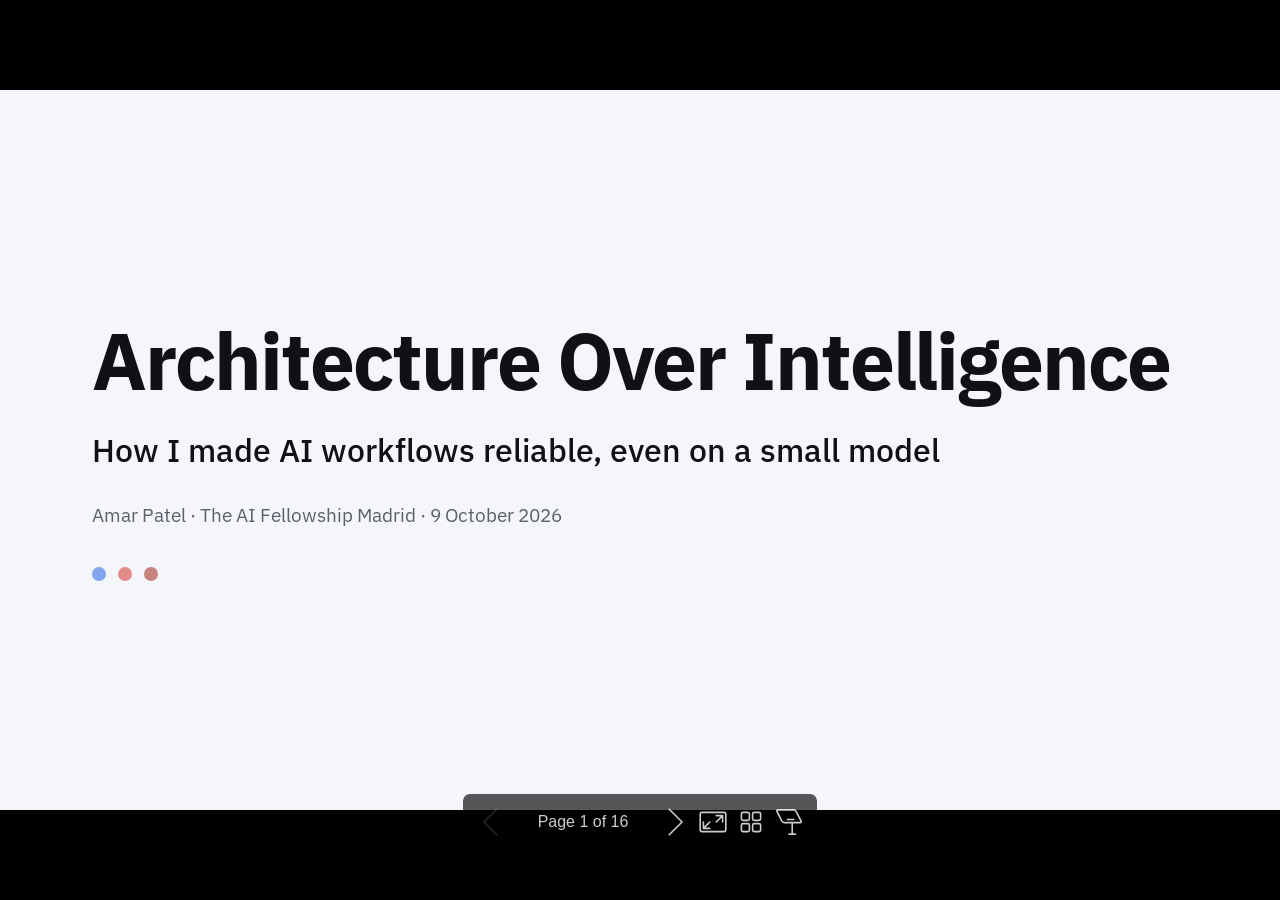
==== commit 76e0e75e: "Theme v5 'colour with a job' (blue holds, red drifts, cool off-white, IBM Plex); Slide 14 vendor-neu" ====
--- a/architecture-over-intelligence/index.html
+++ b/architecture-over-intelligence/index.html
@@ -1,4 +1,4 @@
-<!DOCTYPE html><html lang="en"><head><title>Architecture Over Intelligence</title><meta property="og:title" content="Architecture Over Intelligence"><meta charset="UTF-8"><meta name="viewport" content="width=device-width,height=device-height,initial-scale=1.0"><meta name="apple-mobile-web-app-capable" content="yes"><meta http-equiv="X-UA-Compatible" content="ie=edge"><meta property="og:type" content="website"><meta name="twitter:card" content="summary"><style>@media screen{body[data-bespoke-view=""] .bespoke-marp-parent>.bespoke-marp-osc>button,body[data-bespoke-view=next] .bespoke-marp-parent>.bespoke-marp-osc>button,body[data-bespoke-view=overview] button.bespoke-marp-overview-close,body[data-bespoke-view=presenter] .bespoke-marp-presenter-container .bespoke-marp-presenter-info-container .bespoke-marp-presenter-info-page-area .bespoke-marp-presenter-info-page,body[data-bespoke-view=presenter] .bespoke-marp-presenter-container .bespoke-marp-presenter-info-container button,body[data-bespoke-view=presenter] .bespoke-marp-presenter-container .bespoke-marp-presenter-note-container button{appearance:none;background-color:initial;border:0;color:inherit;cursor:pointer;font-size:inherit;opacity:.8;outline:none;padding:0;transition:opacity .2s linear;-webkit-tap-highlight-color:transparent}body[data-bespoke-view=""] .bespoke-marp-parent>.bespoke-marp-osc>button:disabled,body[data-bespoke-view=next] .bespoke-marp-parent>.bespoke-marp-osc>button:disabled,body[data-bespoke-view=overview] button.bespoke-marp-overview-close:disabled,body[data-bespoke-view=presenter] .bespoke-marp-presenter-container .bespoke-marp-presenter-info-container .bespoke-marp-presenter-info-page-area .bespoke-marp-presenter-info-page:disabled,body[data-bespoke-view=presenter] .bespoke-marp-presenter-container .bespoke-marp-presenter-info-container button:disabled,body[data-bespoke-view=presenter] .bespoke-marp-presenter-container .bespoke-marp-presenter-note-container button:disabled{cursor:not-allowed;opacity:.15!important}body[data-bespoke-view=""] .bespoke-marp-parent>.bespoke-marp-osc>button:hover,body[data-bespoke-view=next] .bespoke-marp-parent>.bespoke-marp-osc>button:hover,body[data-bespoke-view=overview] button.bespoke-marp-overview-close:hover,body[data-bespoke-view=presenter] .bespoke-marp-presenter-container .bespoke-marp-presenter-info-container .bespoke-marp-presenter-info-page-area .bespoke-marp-presenter-info-page:hover,body[data-bespoke-view=presenter] .bespoke-marp-presenter-container .bespoke-marp-presenter-info-container button:hover,body[data-bespoke-view=presenter] .bespoke-marp-presenter-container .bespoke-marp-presenter-note-container button:hover{opacity:1}body[data-bespoke-view=""] .bespoke-marp-parent>.bespoke-marp-osc>button:hover:active,body[data-bespoke-view=next] .bespoke-marp-parent>.bespoke-marp-osc>button:hover:active,body[data-bespoke-view=overview] button.bespoke-marp-overview-close:hover:active,body[data-bespoke-view=presenter] .bespoke-marp-presenter-container .bespoke-marp-presenter-info-container .bespoke-marp-presenter-info-page-area .bespoke-marp-presenter-info-page:hover:active,body[data-bespoke-view=presenter] .bespoke-marp-presenter-container .bespoke-marp-presenter-info-container button:hover:active,body[data-bespoke-view=presenter] .bespoke-marp-presenter-container .bespoke-marp-presenter-note-container button:hover:active{opacity:.6}body[data-bespoke-view=""] .bespoke-marp-parent>.bespoke-marp-osc>button:hover:not(:disabled),body[data-bespoke-view=next] .bespoke-marp-parent>.bespoke-marp-osc>button:hover:not(:disabled),body[data-bespoke-view=overview] button.bespoke-marp-overview-close:hover:not(:disabled),body[data-bespoke-view=presenter] .bespoke-marp-presenter-container .bespoke-marp-presenter-info-container .bespoke-marp-presenter-info-page-area .bespoke-marp-presenter-info-page:hover:not(:disabled),body[data-bespoke-view=presenter] .bespoke-marp-presenter-container .bespoke-marp-presenter-info-container button:hover:not(:disabled),body[data-bespoke-view=presenter] .bespoke-marp-presenter-container .bespoke-marp-presenter-note-container button:hover:not(:disabled){transition:none}body[data-bespoke-view=""] .bespoke-marp-parent>.bespoke-marp-osc>button[data-bespoke-marp-osc=prev],body[data-bespoke-view=next] .bespoke-marp-parent>.bespoke-marp-osc>button[data-bespoke-marp-osc=prev],body[data-bespoke-view=presenter] .bespoke-marp-presenter-container .bespoke-marp-presenter-info-container button.bespoke-marp-presenter-info-page-prev{background:#0000 url("[data-uri]") no-repeat 50%;background-size:contain;overflow:hidden;text-indent:100%;white-space:nowrap}body[data-bespoke-view=""] .bespoke-marp-parent>.bespoke-marp-osc>button[data-bespoke-marp-osc=next],body[data-bespoke-view=next] .bespoke-marp-parent>.bespoke-marp-osc>button[data-bespoke-marp-osc=next],body[data-bespoke-view=presenter] .bespoke-marp-presenter-container .bespoke-marp-presenter-info-container button.bespoke-marp-presenter-info-page-next{background:#0000 url("[data-uri]") no-repeat 50%;background-size:contain;overflow:hidden;text-indent:100%;white-space:nowrap}:is(body[data-bespoke-view=""],body[data-bespoke-view=next]) .bespoke-marp-parent>.bespoke-marp-osc>button[data-bespoke-marp-osc=fullscreen]{background:#0000 url("[data-uri]") no-repeat 50%;background-size:contain;overflow:hidden;text-indent:100%;white-space:nowrap}:is(body[data-bespoke-view=""],body[data-bespoke-view=next]) .bespoke-marp-parent>.bespoke-marp-osc>button.exit[data-bespoke-marp-osc=fullscreen]{background-image:url("[data-uri]")}:is(body[data-bespoke-view=""],body[data-bespoke-view=next]) .bespoke-marp-parent>.bespoke-marp-osc>button[data-bespoke-marp-osc=presenter]{background:#0000 url("[data-uri]") no-repeat 50%;background-size:contain;overflow:hidden;text-indent:100%;white-space:nowrap}body[data-bespoke-view=overview] button.bespoke-marp-overview-close,body[data-bespoke-view=presenter] .bespoke-marp-presenter-container .bespoke-marp-presenter-note-container button.bespoke-marp-presenter-note-bigger{background:#0000 url("[data-uri]") no-repeat 50%;background-size:contain;overflow:hidden;text-indent:100%;white-space:nowrap}body[data-bespoke-view=presenter] .bespoke-marp-presenter-container .bespoke-marp-presenter-note-container button.bespoke-marp-presenter-note-smaller{background:#0000 url("[data-uri]") no-repeat 50%;background-size:contain;overflow:hidden;text-indent:100%;white-space:nowrap}:is(body[data-bespoke-view=""],body[data-bespoke-view=next]) .bespoke-marp-parent>.bespoke-marp-osc>button[data-bespoke-marp-osc=overview]{background:#0000 url("[data-uri]") no-repeat 50%;background-size:contain;overflow:hidden;text-indent:100%;white-space:nowrap}}@keyframes __bespoke_marp_transition_reduced_outgoing__{0%{opacity:1}to{opacity:0}}@keyframes __bespoke_marp_transition_reduced_incoming__{0%{mix-blend-mode:plus-lighter;opacity:0}to{mix-blend-mode:plus-lighter;opacity:1}}.bespoke-marp-note,.bespoke-marp-osc,.bespoke-progress-parent{display:none;transition:none}@media screen{::view-transition-group(*){animation-duration:var(--marp-bespoke-transition-animation-duration,.5s);animation-timing-function:ease}::view-transition-new(*),::view-transition-old(*){animation-delay:0s;animation-direction:var(--marp-bespoke-transition-animation-direction,normal);animation-duration:var(--marp-bespoke-transition-animation-duration,.5s);animation-fill-mode:both;animation-name:var(--marp-bespoke-transition-animation-name,var(--marp-bespoke-transition-animation-name-fallback,__bespoke_marp_transition_no_animation__));mix-blend-mode:normal}::view-transition-old(*){--marp-bespoke-transition-animation-name-fallback:__bespoke_marp_transition_reduced_outgoing__;animation-timing-function:ease}::view-transition-new(*){--marp-bespoke-transition-animation-name-fallback:__bespoke_marp_transition_reduced_incoming__;animation-timing-function:ease}::view-transition-new(root),::view-transition-old(root){animation-timing-function:linear}::view-transition-new(__bespoke_marp_transition_osc__),::view-transition-old(__bespoke_marp_transition_osc__){animation-duration:0s!important;animation-name:__bespoke_marp_transition_osc__!important}::view-transition-new(__bespoke_marp_transition_osc__){opacity:0!important}.bespoke-marp-transition-warming-up::view-transition-group(*),.bespoke-marp-transition-warming-up::view-transition-new(*),.bespoke-marp-transition-warming-up::view-transition-old(*){animation-play-state:paused!important}body,html{height:100%;margin:0}body{background:#000;overflow:hidden}svg.bespoke-marp-slide{content-visibility:hidden;interactivity:inert;opacity:0;pointer-events:none;z-index:-1}svg.bespoke-marp-slide:not(.bespoke-marp-active) *{view-transition-name:none!important}svg.bespoke-marp-slide.bespoke-marp-active{content-visibility:visible;interactivity:auto;opacity:1;pointer-events:auto;z-index:0}svg.bespoke-marp-slide.bespoke-marp-active.bespoke-marp-active-ready *{animation-name:__bespoke_marp__!important}@supports not (content-visibility:hidden){svg.bespoke-marp-slide[data-bespoke-marp-load=hideable]{display:none}svg.bespoke-marp-slide[data-bespoke-marp-load=hideable].bespoke-marp-active{display:block}}}@media screen and (prefers-reduced-motion:reduce){svg.bespoke-marp-slide *{view-transition-name:none!important}}@media screen{[data-bespoke-marp-fragment=inactive]{visibility:hidden}:is(body[data-bespoke-view=""],body[data-bespoke-view=next]) .bespoke-marp-parent{inset:0;position:absolute}:is(body[data-bespoke-view=""],body[data-bespoke-view=next]) .bespoke-marp-parent>.bespoke-marp-osc{background:#000000a6;border-radius:7px;bottom:50px;color:#fff;contain:paint;display:block;font-family:Helvetica,Arial,sans-serif;font-size:16px;left:50%;line-height:0;opacity:1;padding:12px;position:absolute;touch-action:manipulation;transform:translateX(-50%);transition:opacity .2s linear;-webkit-user-select:none;user-select:none;view-transition-name:__bespoke_marp_transition_osc__;white-space:nowrap;will-change:transform;z-index:1}:is(body[data-bespoke-view=""],body[data-bespoke-view=next]) .bespoke-marp-parent>.bespoke-marp-osc>:where(*){margin-left:6px}:is(body[data-bespoke-view=""],body[data-bespoke-view=next]) .bespoke-marp-parent>.bespoke-marp-osc>:where(*):where(:first-child){margin-left:0}:is(body[data-bespoke-view=""],body[data-bespoke-view=next]) .bespoke-marp-parent>.bespoke-marp-osc>span{opacity:.8}:is(body[data-bespoke-view=""],body[data-bespoke-view=next]) .bespoke-marp-parent>.bespoke-marp-osc>span[data-bespoke-marp-osc=page]{display:inline-block;min-width:140px;text-align:center}:is(body[data-bespoke-view=""],body[data-bespoke-view=next]) .bespoke-marp-parent>.bespoke-marp-osc>button[data-bespoke-marp-osc=fullscreen],:is(body[data-bespoke-view=""],body[data-bespoke-view=next]) .bespoke-marp-parent>.bespoke-marp-osc>button[data-bespoke-marp-osc=next],:is(body[data-bespoke-view=""],body[data-bespoke-view=next]) .bespoke-marp-parent>.bespoke-marp-osc>button[data-bespoke-marp-osc=overview],:is(body[data-bespoke-view=""],body[data-bespoke-view=next]) .bespoke-marp-parent>.bespoke-marp-osc>button[data-bespoke-marp-osc=presenter],:is(body[data-bespoke-view=""],body[data-bespoke-view=next]) .bespoke-marp-parent>.bespoke-marp-osc>button[data-bespoke-marp-osc=prev]{height:32px;line-height:32px;width:32px}:is(body[data-bespoke-view=""],body[data-bespoke-view=next]) .bespoke-marp-parent.bespoke-marp-inactive{cursor:none}:is(body[data-bespoke-view=""],body[data-bespoke-view=next]) .bespoke-marp-parent.bespoke-marp-inactive>.bespoke-marp-osc{opacity:0;pointer-events:none}:is(body[data-bespoke-view=""],body[data-bespoke-view=next]) svg.bespoke-marp-slide{height:100%;left:0;position:absolute;top:0;width:100%}body[data-bespoke-view=""] .bespoke-progress-parent{background:#222;display:flex;height:5px;width:100%}body[data-bespoke-view=""] .bespoke-progress-parent+:where(.bespoke-marp-parent){top:5px}body[data-bespoke-view=""] .bespoke-progress-parent .bespoke-progress-bar{background:#0288d1;flex:0 0 0;transition:flex-basis .2s cubic-bezier(0,1,1,1)}body[data-bespoke-view=next]{background:#0000}body[data-bespoke-view=presenter]{background:#161616}body[data-bespoke-view=presenter] .bespoke-marp-presenter-container{display:grid;font-family:Helvetica,Arial,sans-serif;grid-template:"current dragbar next" minmax(140px,1fr) "current dragbar note" 2fr "info    dragbar note" 3em;grid-template-columns:minmax(3px,var(--bespoke-marp-presenter-split-ratio,66%)) 0 minmax(3px,1fr);height:100%;left:0;position:absolute;top:0;width:100%}body[data-bespoke-view=presenter] .bespoke-marp-presenter-container :where(.bespoke-marp-parent){grid-area:current;overflow:hidden;position:relative}body[data-bespoke-view=presenter] .bespoke-marp-presenter-container :where(.bespoke-marp-parent) :where(svg.bespoke-marp-slide){height:calc(100% - 40px);left:20px;pointer-events:none;position:absolute;top:20px;-webkit-user-select:none;user-select:none;width:calc(100% - 40px)}body[data-bespoke-view=presenter] .bespoke-marp-presenter-container :where(.bespoke-marp-parent) :where(svg.bespoke-marp-slide).bespoke-marp-active{filter:drop-shadow(0 3px 10px rgba(0,0,0,.5))}body[data-bespoke-view=presenter] .bespoke-marp-presenter-container .bespoke-marp-presenter-dragbar-container{background:#0288d1;cursor:col-resize;grid-area:dragbar;margin-left:-3px;opacity:0;position:relative;transition:opacity .4s linear .1s;width:6px;z-index:10}body[data-bespoke-view=presenter] .bespoke-marp-presenter-container .bespoke-marp-presenter-dragbar-container:hover{opacity:1}body[data-bespoke-view=presenter] .bespoke-marp-presenter-container .bespoke-marp-presenter-dragbar-container.active{opacity:1;transition-delay:0s}body[data-bespoke-view=presenter] .bespoke-marp-presenter-container .bespoke-marp-presenter-next-container{background:#222;cursor:pointer;display:none;grid-area:next;overflow:hidden;position:relative}body[data-bespoke-view=presenter] .bespoke-marp-presenter-container .bespoke-marp-presenter-next-container.active{display:block}body[data-bespoke-view=presenter] .bespoke-marp-presenter-container .bespoke-marp-presenter-next-container iframe.bespoke-marp-presenter-next{background:#0000;border:0;display:block;filter:drop-shadow(0 3px 10px rgba(0,0,0,.5));height:calc(100% - 40px);left:20px;pointer-events:none;position:absolute;interactivity:inert;top:20px;-webkit-user-select:none;user-select:none;width:calc(100% - 40px)}body[data-bespoke-view=presenter] .bespoke-marp-presenter-container .bespoke-marp-presenter-note-container{background:#222;color:#eee;grid-area:note;position:relative;z-index:1}body[data-bespoke-view=presenter] .bespoke-marp-presenter-container .bespoke-marp-presenter-note-container button{height:1.5em;line-height:1.5em;width:1.5em}body[data-bespoke-view=presenter] .bespoke-marp-presenter-container .bespoke-marp-presenter-note-container .bespoke-marp-presenter-note-wrapper{display:block;inset:0;position:absolute}body[data-bespoke-view=presenter] .bespoke-marp-presenter-container .bespoke-marp-presenter-note-container .bespoke-marp-presenter-note-buttons{background:#000000a6;border-radius:4px;bottom:0;display:flex;gap:4px;margin:12px;opacity:0;padding:6px;pointer-events:none;position:absolute;right:0;transition:opacity .2s linear}body[data-bespoke-view=presenter] .bespoke-marp-presenter-container .bespoke-marp-presenter-note-container .bespoke-marp-presenter-note-buttons:focus-within,body[data-bespoke-view=presenter] .bespoke-marp-presenter-container .bespoke-marp-presenter-note-container .bespoke-marp-presenter-note-wrapper:focus-within+.bespoke-marp-presenter-note-buttons,body[data-bespoke-view=presenter] .bespoke-marp-presenter-container .bespoke-marp-presenter-note-container:hover .bespoke-marp-presenter-note-buttons{opacity:1;pointer-events:auto}body[data-bespoke-view=presenter] .bespoke-marp-presenter-container .bespoke-marp-presenter-note-container .bespoke-marp-note{box-sizing:border-box;font-size:calc(1.1em*var(--bespoke-marp-note-font-scale, 1));height:calc(100% - 40px);margin:20px;overflow:auto;padding-right:3px;white-space:pre-wrap;width:calc(100% - 40px);word-wrap:break-word;scrollbar-color:#eeeeee80 #0000;scrollbar-width:thin}body[data-bespoke-view=presenter] .bespoke-marp-presenter-container .bespoke-marp-presenter-note-container .bespoke-marp-note::-webkit-scrollbar{width:6px}body[data-bespoke-view=presenter] .bespoke-marp-presenter-container .bespoke-marp-presenter-note-container .bespoke-marp-note::-webkit-scrollbar-track{background:#0000}body[data-bespoke-view=presenter] .bespoke-marp-presenter-container .bespoke-marp-presenter-note-container .bespoke-marp-note::-webkit-scrollbar-thumb{background:#eeeeee80;border-radius:6px}body[data-bespoke-view=presenter] .bespoke-marp-presenter-container .bespoke-marp-presenter-note-container .bespoke-marp-note:empty{pointer-events:none}body[data-bespoke-view=presenter] .bespoke-marp-presenter-container .bespoke-marp-presenter-note-container .bespoke-marp-note.active{display:block}body[data-bespoke-view=presenter] .bespoke-marp-presenter-container .bespoke-marp-presenter-note-container .bespoke-marp-note p:first-child{margin-top:0}body[data-bespoke-view=presenter] .bespoke-marp-presenter-container .bespoke-marp-presenter-note-container .bespoke-marp-note p:last-child{margin-bottom:0}body[data-bespoke-view=presenter] .bespoke-marp-presenter-container .bespoke-marp-presenter-info-container{align-items:center;box-sizing:border-box;color:#eee;display:flex;flex-wrap:nowrap;grid-area:info;justify-content:center;overflow:hidden;padding:0 10px}body[data-bespoke-view=presenter] .bespoke-marp-presenter-container .bespoke-marp-presenter-info-container :is(.bespoke-marp-presenter-info-page-area,.bespoke-marp-presenter-info-time,.bespoke-marp-presenter-info-timer){box-sizing:border-box;display:block;padding:0 10px;white-space:nowrap;width:100%}body[data-bespoke-view=presenter] .bespoke-marp-presenter-container .bespoke-marp-presenter-info-container button{height:1.5em;line-height:1.5em;width:1.5em}body[data-bespoke-view=presenter] .bespoke-marp-presenter-container .bespoke-marp-presenter-info-container .bespoke-marp-presenter-info-page-area{order:2;text-align:center}body[data-bespoke-view=presenter] .bespoke-marp-presenter-container .bespoke-marp-presenter-info-container .bespoke-marp-presenter-info-page-area .bespoke-marp-presenter-info-page{display:inline-block;min-width:120px;text-align:center}body[data-bespoke-view=presenter] .bespoke-marp-presenter-container .bespoke-marp-presenter-info-container .bespoke-marp-presenter-info-time{color:#999;order:1;text-align:left}body[data-bespoke-view=presenter] .bespoke-marp-presenter-container .bespoke-marp-presenter-info-container .bespoke-marp-presenter-info-timer{color:#999;order:3;text-align:right}body[data-bespoke-view=presenter] .bespoke-marp-presenter-container .bespoke-marp-presenter-info-container .bespoke-marp-presenter-info-timer:hover{cursor:pointer}body[data-bespoke-view=overview]{background:#161616;overflow:auto}body[data-bespoke-view=overview] [data-bespoke-marp-fragment=inactive]{visibility:visible}body[data-bespoke-view=overview] .bespoke-marp-overview-header{backdrop-filter:blur(4px);background:#222222d9;box-shadow:0 3px 10px #00000080;box-sizing:border-box;display:flex;height:48px;inset:0 0 auto;justify-content:flex-end;padding:10px;position:fixed;z-index:1}body[data-bespoke-view=overview] button.bespoke-marp-overview-close{height:28px;line-height:28px;transform:rotate(45deg);width:28px}body[data-bespoke-view=overview] .bespoke-marp-parent{display:grid;gap:40px;grid-template-columns:repeat(auto-fit,minmax(0,240px));justify-content:space-around;padding:30px}body[data-bespoke-view=overview] .bespoke-marp-parent svg.bespoke-marp-slide{--bov-selected:#0000;--bov-focus:#161616;--bov-focus-outline:#0000;background-image:conic-gradient(#161616 0 0),conic-gradient(var(--bov-focus) 0 0),conic-gradient(var(--bov-focus-outline) 0 0),conic-gradient(var(--bov-selected) 0 0);background-position:5px 5px,3px 3px,2px 2px,0 0;background-repeat:no-repeat;background-size:calc(100% - 10px) calc(100% - 10px),calc(100% - 6px) calc(100% - 6px),calc(100% - 4px) calc(100% - 4px),100% 100%;content-visibility:visible;cursor:pointer;filter:drop-shadow(0 3px 10px rgba(0,0,0,.5));margin:-6px;padding:6px;interactivity:auto;opacity:1;outline:0;pointer-events:auto;scroll-margin-block:30px;width:100%;z-index:0}body[data-bespoke-view=overview] .bespoke-marp-parent svg.bespoke-marp-slide *,body[data-bespoke-view=overview] .bespoke-marp-parent svg.bespoke-marp-slide.bespoke-marp-active *{pointer-events:none;interactivity:inert}body[data-bespoke-view=overview] .bespoke-marp-parent :is(svg.bespoke-marp-slide:active,svg.bespoke-marp-slide:focus-visible,svg.bespoke-marp-slide:hover){--bov-focus-outline:#161616}body[data-bespoke-view=overview] .bespoke-marp-parent svg.bespoke-marp-slide:focus-visible,body[data-bespoke-view=overview] .bespoke-marp-parent svg.bespoke-marp-slide:hover{--bov-focus:#999}body[data-bespoke-view=overview] .bespoke-marp-parent svg.bespoke-marp-slide:active{--bov-focus:#eee}body[data-bespoke-view=overview] .bespoke-marp-parent svg.bespoke-marp-slide.bespoke-marp-active{--bov-selected:#0288d1}body[data-bespoke-view=overview]:has(.bespoke-marp-overview-header) .bespoke-marp-parent{padding-top:78px}body[data-bespoke-view=overview]:has(.bespoke-marp-overview-header) .bespoke-marp-parent svg.bespoke-marp-slide{scroll-margin-top:78px}.bespoke-marp-overview{background:#000000a6;inset:0;opacity:0;pointer-events:none;position:fixed;transition:opacity .1s ease;z-index:10}.bespoke-marp-overview iframe{background:#222;border:0;display:block;height:100%;left:0;position:absolute;top:0;width:100%}.bespoke-marp-overview[data-open="1"]{opacity:1;pointer-events:auto}}@media print{.bespoke-marp-overview,.bespoke-marp-presenter-info-container,.bespoke-marp-presenter-next-container,.bespoke-marp-presenter-note-container{display:none}}</style><style>@import url('https://fonts.googleapis.com/css2?family=Fraunces:opsz,wght@9..144,400;9..144,500;9..144,600;9..144,700&family=Source+Sans+3:wght@400;500;600;700&family=IBM+Plex+Mono:wght@400;500;600&display=swap');div#\:\$p > svg > foreignObject > section{width:1280px;height:720px;box-sizing:border-box;overflow:hidden;position:relative;scroll-snap-align:center center;-webkit-text-size-adjust:100%;text-size-adjust:100%}div#\:\$p > svg > foreignObject > section::after{bottom:0;content:attr(data-marpit-pagination);padding:inherit;pointer-events:none;position:absolute;right:0}div#\:\$p > svg > foreignObject > section:not([data-marpit-pagination])::after{display:none}div#\:\$p > svg > foreignObject > section :where(:is(h1, marp-h1)){font-size:2em;margin-block:0.67em}div#\:\$p > svg > foreignObject > section section:where(:is(h1, marp-h1)){--marpit-root-font-size: 2em}div#\:\$p > svg > foreignObject > section video::-webkit-media-controls{will-change:transform}@page {size:1280px 720px;margin:0}@media print{html, body{background-color:#fff;margin:0;page-break-inside:avoid;break-inside:avoid-page}div#\:\$p > svg > foreignObject > section{page-break-before:always;break-before:page}div#\:\$p > svg > foreignObject > section, div#\:\$p > svg > foreignObject > section *{-webkit-print-color-adjust:exact!important;animation-delay:0s!important;animation-duration:0s!important;color-adjust:exact!important;print-color-adjust:exact!important;transition:none!important}div#\:\$p > svg[data-marpit-svg]{display:block;height:100vh;width:100vw}}div#\:\$p > svg > foreignObject > :where(section){container-type:size}div#\:\$p > svg > foreignObject > section img[data-marp-twemoji]{background:transparent;height:1em;margin:0 .05em 0 .1em;vertical-align:-.1em;width:1em}div#\:\$p > svg > foreignObject > :where(section):not([\20 root]){--paper:     #F6F1E7;--paper2:    #EFE8D8;--ink:       #231B12;--muted:     #6E6255;--accent:    #A63E12;--accentH:   #F28D54;--structure: #33544A;--structureH: #6FA394;--blocked:   #5C1A16;--hairline:  #E4DAC6;--display: 'Fraunces', 'Iowan Old Style', Georgia, serif;--sans: 'Source Sans 3', -apple-system, 'Segoe UI', sans-serif;--mono: 'IBM Plex Mono', ui-monospace, 'SF Mono', monospace;}div#\:\$p > svg > foreignObject > section{--color-background: var(--paper);--color-foreground: var(--ink);background:var(--paper);color:var(--ink);font-family:var(--sans);font-size:27px;line-height:1.42;padding:70px 92px;position:relative;display:flex;flex-direction:column;justify-content:flex-start;text-align:left}div#\:\$p > svg > foreignObject > section{--marpit-root-font-size: 27px}div#\:\$p > svg > foreignObject > section :is(h1, marp-h1), div#\:\$p > svg > foreignObject > section :is(h2, marp-h2), div#\:\$p > svg > foreignObject > section :is(h3, marp-h3){font-family:var(--display);font-weight:600;letter-spacing:-0.01em;line-height:1.06;color:var(--ink);margin:0 0 0.4em 0}div#\:\$p > svg > foreignObject > section :is(h1, marp-h1){font-size:54px}div#\:\$p > svg > foreignObject > section :is(h2, marp-h2){font-size:42px;color:var(--structure)}div#\:\$p > svg > foreignObject > section :is(h3, marp-h3){font-size:30px;color:var(--ink)}div#\:\$p > svg > foreignObject > section strong{color:var(--accent);font-weight:700}div#\:\$p > svg > foreignObject > section :is(h1, marp-h1) strong, div#\:\$p > svg > foreignObject > section :is(h2, marp-h2) strong{color:var(--accent)}div#\:\$p > svg > foreignObject > section :is(h1, marp-h1)::after{content:'';display:block;width:2.2em;height:5px;margin-top:0.3em;background:var(--accent);border-radius:2px}div#\:\$p > svg > foreignObject > section.lead :is(h1, marp-h1)::after{display:none}div#\:\$p > svg > foreignObject > section p, div#\:\$p > svg > foreignObject > section ul, div#\:\$p > svg > foreignObject > section ol, div#\:\$p > svg > foreignObject > section table, div#\:\$p > svg > foreignObject > section :is(pre, marp-pre){margin:0 0 0.85em 0}div#\:\$p > svg > foreignObject > section li{margin:0.28em 0}div#\:\$p > svg > foreignObject > section li::marker{color:var(--accent)}div#\:\$p > svg > foreignObject > section a{color:var(--accent)}div#\:\$p > svg > foreignObject > section code{font-family:var(--mono);font-size:0.9em;background:#EFE6D3;color:var(--ink);padding:0.05em 0.3em;border-radius:4px}div#\:\$p > svg > foreignObject > section :is(pre, marp-pre){background:#1E1710;color:#F1E7D3;font-family:var(--mono);font-size:0.8em;line-height:1.5;padding:22px 26px;border-radius:10px;overflow:hidden}div#\:\$p > svg > foreignObject > section :is(pre, marp-pre) code{background:none;color:inherit;padding:0;font-size:inherit}div#\:\$p > svg > foreignObject > section table{width:100%;border-collapse:collapse;font-size:0.82em;margin-bottom:1.1em}div#\:\$p > svg > foreignObject > section th{text-align:left;font-weight:600;color:var(--structure);border-bottom:2px solid var(--ink);padding:0.4em 0.6em 0.4em 0}div#\:\$p > svg > foreignObject > section td{border-bottom:1px solid var(--hairline);padding:0.42em 0.6em 0.42em 0;vertical-align:top}div#\:\$p > svg > foreignObject > section.lead{justify-content:center}div#\:\$p > svg > foreignObject > section.lead :is(h1, marp-h1){font-size:80px;font-weight:700;line-height:1.0;margin-bottom:0.35em}div#\:\$p > svg > foreignObject > section.lead .subtitle{font-size:32px;color:var(--structure);font-weight:500;margin-bottom:0.9em}div#\:\$p > svg > foreignObject > section.lead div#\:\$p > svg > foreignObject > section section.subtitle{--marpit-root-font-size: 32px}div#\:\$p > svg > foreignObject > section.lead .author{font-family:var(--sans);font-size:19px;color:var(--muted)}div#\:\$p > svg > foreignObject > section.lead div#\:\$p > svg > foreignObject > section section.author{--marpit-root-font-size: 19px}div#\:\$p > svg > foreignObject > section .lead-motif{display:flex;gap:12px;margin-top:1.4em}div#\:\$p > svg > foreignObject > section .lead-motif :is(span, marp-span){width:14px;height:14px;border-radius:50%;display:inline-block;opacity:0.55}div#\:\$p > svg > foreignObject > section .lead-motif .a{background:var(--structure)}div#\:\$p > svg > foreignObject > section .lead-motif .b{background:var(--accent)}div#\:\$p > svg > foreignObject > section .lead-motif .c{background:var(--blocked)}div#\:\$p > svg > foreignObject > section.close{background:var(--ink);color:var(--paper)}div#\:\$p > svg > foreignObject > section.close :is(h1, marp-h1), div#\:\$p > svg > foreignObject > section.close :is(h2, marp-h2){color:var(--paper)}div#\:\$p > svg > foreignObject > section.close :is(h1, marp-h1)::after{background:var(--accentH)}div#\:\$p > svg > foreignObject > section.close strong, div#\:\$p > svg > foreignObject > section.close a{color:var(--accentH)}div#\:\$p > svg > foreignObject > section.close code{background:#2F271D;color:#F1E7D3}div#\:\$p > svg > foreignObject > section.close :is(pre, marp-pre){background:#0F0C08}div#\:\$p > svg > foreignObject > section .body{flex:1 1 auto;display:flex;flex-direction:column;justify-content:center;min-height:0}div#\:\$p > svg > foreignObject > section .body > *:first-child{margin-top:0}div#\:\$p > svg > foreignObject > section .body > *:last-child{margin-bottom:0}div#\:\$p > svg > foreignObject > section footer{position:absolute;bottom:28px;left:88px;right:88px;font-family:var(--mono);font-size:15px;color:var(--muted)}div#\:\$p > svg > foreignObject > section.close footer{color:#A79987}div#\:\$p > svg > foreignObject > section.lead footer{display:none}div#\:\$p > svg > foreignObject > section::after{font-family:var(--mono);font-size:15px;line-height:1.42;color:var(--muted);content:attr(data-marpit-pagination);position:absolute;right:88px;bottom:28px;padding:0}div#\:\$p > svg > foreignObject > section::after{--marpit-root-font-size: 15px}div#\:\$p > svg > foreignObject > section .flow{display:flex;align-items:center;flex-wrap:wrap;gap:10px 4px;margin:0.7em 0 0.9em}div#\:\$p > svg > foreignObject > section .flow .step{background:#fff;border:2px solid var(--ink);border-radius:10px;padding:12px 16px;font-family:var(--sans);font-weight:600;font-size:0.62em;color:var(--ink);box-shadow:3px 3px 0 var(--hairline);white-space:nowrap}div#\:\$p > svg > foreignObject > section .flow div#\:\$p > svg > foreignObject > section section.step{--marpit-root-font-size: 0.62em}div#\:\$p > svg > foreignObject > section .flow .step.file{border-style:dashed;background:var(--paper2);font-family:var(--mono);font-weight:500}div#\:\$p > svg > foreignObject > section .flow .arrow{font-family:var(--mono);color:var(--accent);font-size:1.1em;padding:0 2px;flex-shrink:0}div#\:\$p > svg > foreignObject > section .flow div#\:\$p > svg > foreignObject > section section.arrow{--marpit-root-font-size: 1.1em}div#\:\$p > svg > foreignObject > section .flow.chain{flex-wrap:nowrap;gap:4px}div#\:\$p > svg > foreignObject > section .flow.chain .step{font-size:0.56em;padding:10px 11px}div#\:\$p > svg > foreignObject > section .flow.chain div#\:\$p > svg > foreignObject > section section.step{--marpit-root-font-size: 0.56em}div#\:\$p > svg > foreignObject > section .flow.chain .arrow{font-size:0.9em;padding:0}div#\:\$p > svg > foreignObject > section .flow.chain div#\:\$p > svg > foreignObject > section section.arrow{--marpit-root-font-size: 0.9em}div#\:\$p > svg > foreignObject > section .split{display:flex;gap:26px;margin:0.7em 0 0.9em}div#\:\$p > svg > foreignObject > section .split .panel{flex:1;border-radius:14px;padding:20px 24px}div#\:\$p > svg > foreignObject > section .split .demo{background:#ECE7D8;border:2px solid var(--hairline)}div#\:\$p > svg > foreignObject > section .split .prod{background:#F3E1D2;border:2px solid var(--accent)}div#\:\$p > svg > foreignObject > section .split .panel-title{margin:0 0 0.45em 0;font-size:1.05em;font-family:var(--display)}div#\:\$p > svg > foreignObject > section .split div#\:\$p > svg > foreignObject > section section.panel-title{--marpit-root-font-size: 1.05em}div#\:\$p > svg > foreignObject > section .split .demo .panel-title{color:var(--structure)}div#\:\$p > svg > foreignObject > section .split .prod .panel-title{color:var(--accent)}div#\:\$p > svg > foreignObject > section .split ul{margin:0;padding-left:1.05em;font-size:0.8em}div#\:\$p > svg > foreignObject > section .split li{margin:0.32em 0}div#\:\$p > svg > foreignObject > section .split li::marker{color:inherit}div#\:\$p > svg > foreignObject > section .split .demo li::marker{color:var(--structure)}div#\:\$p > svg > foreignObject > section .split .prod li::marker{color:var(--accent)}div#\:\$p > svg > foreignObject > section .statefile{background:#fff;border:2px solid var(--ink);border-radius:12px;overflow:hidden;margin:0.6em 0 0.8em;box-shadow:4px 4px 0 var(--hairline)}div#\:\$p > svg > foreignObject > section .statefile .tab{background:var(--ink);color:var(--paper);font-family:var(--mono);font-size:0.62em;padding:7px 18px;display:flex;justify-content:space-between;align-items:center}div#\:\$p > svg > foreignObject > section .statefile div#\:\$p > svg > foreignObject > section section.tab{--marpit-root-font-size: 0.62em}div#\:\$p > svg > foreignObject > section .statefile .tab .dot{width:9px;height:9px;border-radius:50%;background:var(--accentH);margin-right:8px;display:inline-block}div#\:\$p > svg > foreignObject > section .statefile .fields{padding:6px 22px}div#\:\$p > svg > foreignObject > section .statefile .field{display:flex;justify-content:space-between;gap:20px;padding:8px 0;border-bottom:1px solid var(--hairline);font-family:var(--mono);font-size:0.66em}div#\:\$p > svg > foreignObject > section .statefile div#\:\$p > svg > foreignObject > section section.field{--marpit-root-font-size: 0.66em}div#\:\$p > svg > foreignObject > section .statefile .field:last-child{border-bottom:none}div#\:\$p > svg > foreignObject > section .statefile .key{color:var(--structure);font-weight:600;flex-shrink:0}div#\:\$p > svg > foreignObject > section .statefile .val{color:var(--ink);text-align:right}div#\:\$p > svg > foreignObject > section .statefile .field.active{background:#FBF0DE;margin:0 -22px;padding:8px 22px}div#\:\$p > svg > foreignObject > section .statefile .field.active .val{color:var(--accent);font-weight:700}div#\:\$p > svg > foreignObject > section .statefile .field.aborted .val{color:var(--blocked);font-weight:700}div#\:\$p > svg > foreignObject > section .gates{display:flex;gap:18px;margin:0.7em 0 0.6em}div#\:\$p > svg > foreignObject > section .gates .gate{flex:1;border-radius:14px;padding:18px 18px;border:2px solid var(--ink);background:#fff}div#\:\$p > svg > foreignObject > section .gates .dot{width:30px;height:30px;border-radius:50%;margin-bottom:10px}div#\:\$p > svg > foreignObject > section .gates .auto .dot{background:var(--structure)}div#\:\$p > svg > foreignObject > section .gates .human .dot{background:var(--accent)}div#\:\$p > svg > foreignObject > section .gates .blocked .dot{background:var(--blocked)}div#\:\$p > svg > foreignObject > section .gates .gate-title{font-family:var(--display);font-size:1.05em;margin:0 0 5px}div#\:\$p > svg > foreignObject > section .gates div#\:\$p > svg > foreignObject > section section.gate-title{--marpit-root-font-size: 1.05em}div#\:\$p > svg > foreignObject > section .gates .gate p{font-size:0.62em;margin:0 0 4px;color:var(--muted);line-height:1.35}div#\:\$p > svg > foreignObject > section .gates .gate p:last-child{margin-bottom:0}div#\:\$p > svg > foreignObject > section .gates .gate .when{font-style:italic}div#\:\$p > svg > foreignObject > section .dial{margin:0.9em 0 0.3em;max-width:620px}div#\:\$p > svg > foreignObject > section .dial .track{position:relative;height:10px;border-radius:6px;background:linear-gradient(90deg, var(--accent), var(--structure))}div#\:\$p > svg > foreignObject > section .dial .marker{position:absolute;top:-10px;width:30px;height:30px;border-radius:50%;background:var(--paper);border:3px solid var(--ink);box-shadow:2px 2px 0 var(--hairline);transform:translateX(-50%)}div#\:\$p > svg > foreignObject > section.close .dial .marker{background:var(--ink);border-color:var(--paper);box-shadow:2px 2px 0 rgba(0,0,0,.4)}div#\:\$p > svg > foreignObject > section .dial .labels{display:flex;justify-content:space-between;margin-top:20px;font-family:var(--mono);font-size:0.58em;color:var(--muted);text-transform:uppercase;letter-spacing:0.04em}div#\:\$p > svg > foreignObject > section .dial div#\:\$p > svg > foreignObject > section section.labels{--marpit-root-font-size: 0.58em}div#\:\$p > svg > foreignObject > section.close .dial .labels{color:#A79987}div#\:\$p > svg > foreignObject > section .pipeline{display:flex;flex-wrap:wrap;gap:8px 6px;margin:0.7em 0 0.5em}div#\:\$p > svg > foreignObject > section .pipeline .node{display:flex;align-items:center;gap:7px;border:2px solid var(--ink);border-radius:999px;padding:7px 14px 7px 8px;background:#fff;font-size:0.6em;font-weight:600;white-space:nowrap}div#\:\$p > svg > foreignObject > section .pipeline div#\:\$p > svg > foreignObject > section section.node{--marpit-root-font-size: 0.6em}div#\:\$p > svg > foreignObject > section .pipeline .node .dot{width:12px;height:12px;border-radius:50%;flex-shrink:0}div#\:\$p > svg > foreignObject > section .pipeline .node.human .dot{background:var(--accent)}div#\:\$p > svg > foreignObject > section .pipeline .node.auto .dot{background:var(--structure)}div#\:\$p > svg > foreignObject > section .pipeline .node.optional{border-style:dashed;color:var(--muted)}div#\:\$p > svg > foreignObject > section .pipeline .node.optional .dot{background:var(--hairline);border:1px solid var(--muted)}div#\:\$p > svg > foreignObject > section .pipeline .sep{display:flex;align-items:center;color:var(--muted);font-family:var(--mono);font-size:0.9em}div#\:\$p > svg > foreignObject > section .pipeline div#\:\$p > svg > foreignObject > section section.sep{--marpit-root-font-size: 0.9em}div#\:\$p > svg > foreignObject > section .stats{display:flex;gap:34px;margin-top:16px}div#\:\$p > svg > foreignObject > section .stats .stat .n{font-family:var(--display);font-weight:700;font-size:1.7em;color:var(--accent);line-height:1}div#\:\$p > svg > foreignObject > section .stats .stat div#\:\$p > svg > foreignObject > section section.n{--marpit-root-font-size: 1.7em}div#\:\$p > svg > foreignObject > section .stats .stat .l{font-family:var(--sans);font-size:0.56em;color:var(--muted);text-transform:uppercase;letter-spacing:0.05em;margin-top:3px}div#\:\$p > svg > foreignObject > section .stats .stat div#\:\$p > svg > foreignObject > section section.l{--marpit-root-font-size: 0.56em}div#\:\$p > svg > foreignObject > section .resume{display:flex;align-items:center;margin:2.2em 0 0.4em}div#\:\$p > svg > foreignObject > section .resume .seg{flex:1;height:4px;background:var(--structure);border-radius:2px;position:relative}div#\:\$p > svg > foreignObject > section .resume .gap{width:70px;height:4px;flex-shrink:0;background:repeating-linear-gradient(90deg, var(--muted) 0 6px, transparent 6px 12px)}div#\:\$p > svg > foreignObject > section .resume .file{min-width:78px;padding:0 10px;box-sizing:border-box;height:58px;flex-shrink:0;border:2px solid var(--ink);border-radius:6px;background:#fff;display:flex;align-items:center;justify-content:center;text-align:center;font-family:var(--mono);font-size:0.5em;line-height:1.3;position:relative;z-index:1;box-shadow:3px 3px 0 var(--hairline);margin:0 -2px}div#\:\$p > svg > foreignObject > section .resume div#\:\$p > svg > foreignObject > section section.file{--marpit-root-font-size: 0.5em}div#\:\$p > svg > foreignObject > section .resume [data-label]::before{content:attr(data-label);position:absolute;bottom:calc(100% + 10px);font-family:var(--sans);font-size:17px;line-height:1;color:var(--muted);white-space:nowrap}div#\:\$p > svg > foreignObject > section .resume div#\:\$p > svg > foreignObject > section section[data-label]::before{--marpit-root-font-size: 17px}div#\:\$p > svg > foreignObject > section .resume .file[data-label]::before{left:50%;transform:translateX(-50%)}div#\:\$p > svg > foreignObject > section .resume .seg[data-label]::before{bottom:41px;left:0}div#\:\$p > svg > foreignObject > section .resume .seg.end[data-label]::before{left:auto;right:0}div#\:\$p > svg > foreignObject > section .icon-list{display:flex;flex-direction:column;gap:10px;margin:0.7em 0 0.8em}div#\:\$p > svg > foreignObject > section .icon-list .row{display:flex;align-items:flex-start;gap:14px}div#\:\$p > svg > foreignObject > section .icon-list .badge{flex-shrink:0;width:30px;height:30px;border-radius:50%;background:var(--ink);color:var(--paper);display:flex;align-items:center;justify-content:center;font-size:0.62em}div#\:\$p > svg > foreignObject > section .icon-list div#\:\$p > svg > foreignObject > section section.badge{--marpit-root-font-size: 0.62em}div#\:\$p > svg > foreignObject > section .icon-list .row.win .badge{background:var(--structure)}div#\:\$p > svg > foreignObject > section .icon-list .txt{font-size:0.8em;padding-top:0.1em}div#\:\$p > svg > foreignObject > section .icon-list div#\:\$p > svg > foreignObject > section section.txt{--marpit-root-font-size: 0.8em}div#\:\$p > svg > foreignObject > section .timeline{display:flex;gap:0;margin:0.9em 0 0.6em;position:relative}div#\:\$p > svg > foreignObject > section .timeline::before{content:'';position:absolute;left:8px;right:8px;top:17px;height:2px;background:var(--hairline)}div#\:\$p > svg > foreignObject > section .timeline .point{flex:1;text-align:left;position:relative;padding-top:32px;padding-right:20px}div#\:\$p > svg > foreignObject > section .timeline .point::before{content:'';position:absolute;top:9px;left:0;width:16px;height:16px;border-radius:50%;background:var(--accent);border:2px solid var(--ink)}div#\:\$p > svg > foreignObject > section .timeline .point .pt-title{margin:0 0 4px;font-family:var(--display);font-size:1.05em}div#\:\$p > svg > foreignObject > section .timeline .point div#\:\$p > svg > foreignObject > section section.pt-title{--marpit-root-font-size: 1.05em}div#\:\$p > svg > foreignObject > section .timeline .point p{margin:0;font-size:0.72em;color:var(--muted)}div#\:\$p > svg > foreignObject > section .pullquote{font-family:var(--display);font-style:italic;font-weight:500;font-size:1.3em;color:var(--structure);margin:0.8em 0}div#\:\$p > svg > foreignObject > section section.pullquote{--marpit-root-font-size: 1.3em}div#\:\$p > svg > foreignObject > section .pullquote::before{content:'\201C';color:var(--accent);font-size:1.55em;line-height:1;vertical-align:-0.12em;margin-right:0.12em}div#\:\$p > svg > foreignObject > section section.pullquote::before{--marpit-root-font-size: 1.55em}div#\:\$p > svg > foreignObject > section.close .pullquote{color:var(--paper)}div#\:\$p > svg > foreignObject > section.close .pullquote::before{color:var(--accentH)}div#\:\$p > svg > foreignObject > section .mapping{display:flex;flex-direction:column;gap:9px;margin:0.6em 0 0.8em}div#\:\$p > svg > foreignObject > section .mapping .row{display:grid;grid-template-columns:1fr 34px 1fr;align-items:center;gap:4px}div#\:\$p > svg > foreignObject > section .mapping .left, div#\:\$p > svg > foreignObject > section .mapping .right{border:2px solid var(--hairline);border-radius:8px;padding:8px 14px;font-size:0.68em}div#\:\$p > svg > foreignObject > section .mapping div#\:\$p > svg > foreignObject > section section.left, div#\:\$p > svg > foreignObject > section .mapping div#\:\$p > svg > foreignObject > section section.right{--marpit-root-font-size: 0.68em}div#\:\$p > svg > foreignObject > section .mapping .left{background:#fff}div#\:\$p > svg > foreignObject > section .mapping .right{background:#F3E1D2;border-color:var(--accent)}div#\:\$p > svg > foreignObject > section .mapping .arrow{text-align:center;color:var(--accent);font-family:var(--mono);font-size:1.15em}div#\:\$p > svg > foreignObject > section .mapping div#\:\$p > svg > foreignObject > section section.arrow{--marpit-root-font-size: 1.15em}div#\:\$p > svg > foreignObject > section .rules{display:flex;flex-direction:column;gap:10px;margin:0.6em 0 0.7em}div#\:\$p > svg > foreignObject > section .rules .rule{display:flex;align-items:flex-start;gap:16px}div#\:\$p > svg > foreignObject > section .rules .num{font-family:var(--display);font-weight:700;font-size:1.4em;color:var(--accent);width:1.1em;flex-shrink:0;line-height:1.15}div#\:\$p > svg > foreignObject > section .rules div#\:\$p > svg > foreignObject > section section.num{--marpit-root-font-size: 1.4em}div#\:\$p > svg > foreignObject > section .rules .txt{font-size:0.8em;padding-top:0.14em}div#\:\$p > svg > foreignObject > section .rules div#\:\$p > svg > foreignObject > section section.txt{--marpit-root-font-size: 0.8em}div#\:\$p > svg > foreignObject > section .legend{display:flex;flex-wrap:wrap;gap:22px;margin-top:14px;font-size:0.66em;color:var(--muted);align-items:center}div#\:\$p > svg > foreignObject > section section.legend{--marpit-root-font-size: 0.66em}div#\:\$p > svg > foreignObject > section .legend i{display:inline-block;width:12px;height:12px;border-radius:50%;margin-right:7px}div#\:\$p > svg > foreignObject > section .legend .d-human{background:var(--accent)}div#\:\$p > svg > foreignObject > section .legend .d-auto{background:var(--structure)}div#\:\$p > svg > foreignObject > section .legend .d-opt{background:var(--hairline);border:1px solid var(--muted)}div#\:\$p > svg > foreignObject > section .inshort{margin-top:auto;display:flex;align-items:baseline;gap:14px;border-top:2px solid var(--ink);padding-top:12px;margin-bottom:18px;font-size:0.82em}div#\:\$p > svg > foreignObject > section section.inshort{--marpit-root-font-size: 0.82em}div#\:\$p > svg > foreignObject > section .inshort b{font-family:var(--mono);font-weight:600;font-size:0.62em;text-transform:uppercase;letter-spacing:0.08em;color:var(--paper);background:var(--accent);padding:3px 9px;border-radius:4px;flex-shrink:0}div#\:\$p > svg > foreignObject > section.close .inshort{border-top-color:var(--paper)}div#\:\$p > svg > foreignObject > section .kicker{font-family:var(--mono);font-size:16px;letter-spacing:0.12em;text-transform:uppercase;color:var(--accent);margin-bottom:6px}div#\:\$p > svg > foreignObject > section section.kicker{--marpit-root-font-size: 16px}div#\:\$p > svg > foreignObject > section.close .kicker{color:var(--accentH)}div#\:\$p > svg > foreignObject > section .word{display:inline-flex;gap:10px;align-items:baseline;background:var(--paper2);border:1px dashed var(--muted);border-radius:8px;padding:6px 12px;font-size:0.62em;color:var(--ink)}div#\:\$p > svg > foreignObject > section section.word{--marpit-root-font-size: 0.62em}div#\:\$p > svg > foreignObject > section .word em{font-style:normal;font-family:var(--mono);font-weight:600;color:var(--structure)}div#\:\$p > svg > foreignObject > section .cols{display:grid;grid-template-columns:1fr 1fr;gap:24px;margin:0.4em 0 0.6em}div#\:\$p > svg > foreignObject > section .cols.three{grid-template-columns:1fr 1fr 1fr}div#\:\$p > svg > foreignObject > section .card{background:#fff;border:2px solid var(--ink);border-radius:14px;padding:16px 20px;box-shadow:4px 4px 0 var(--hairline)}div#\:\$p > svg > foreignObject > section .card.bad{border-color:var(--blocked);background:#F6E4DE}div#\:\$p > svg > foreignObject > section .card.good{border-color:var(--structure);background:#E4EEE9}div#\:\$p > svg > foreignObject > section .card.soft{border-color:var(--hairline);background:var(--paper2);box-shadow:none}div#\:\$p > svg > foreignObject > section .card :is(h3, marp-h3){font-size:0.95em;margin-bottom:0.3em}div#\:\$p > svg > foreignObject > section .card .sub{font-family:var(--mono);font-size:0.5em;color:var(--muted);text-transform:uppercase;letter-spacing:0.06em;margin-bottom:6px}div#\:\$p > svg > foreignObject > section .card div#\:\$p > svg > foreignObject > section section.sub{--marpit-root-font-size: 0.5em}div#\:\$p > svg > foreignObject > section .card ul{margin:0;padding-left:1.05em;font-size:0.7em}div#\:\$p > svg > foreignObject > section .card li{margin:0.25em 0}div#\:\$p > svg > foreignObject > section .card p{font-size:0.7em;margin:0.2em 0}div#\:\$p > svg > foreignObject > section .yes, div#\:\$p > svg > foreignObject > section .no, div#\:\$p > svg > foreignObject > section .na{display:inline-flex;align-items:center;justify-content:center;width:30px;height:30px;border-radius:50%;font-weight:700;font-size:0.8em;color:#fff;flex-shrink:0}div#\:\$p > svg > foreignObject > section section.yes, div#\:\$p > svg > foreignObject > section section.no, div#\:\$p > svg > foreignObject > section section.na{--marpit-root-font-size: 0.8em}div#\:\$p > svg > foreignObject > section .yes{background:var(--structure)}div#\:\$p > svg > foreignObject > section .no{background:var(--blocked)}div#\:\$p > svg > foreignObject > section .na{background:var(--hairline);color:var(--muted)}div#\:\$p > svg > foreignObject > section .checks{list-style:none;padding:0;margin:0}div#\:\$p > svg > foreignObject > section .checks li{display:flex;gap:12px;align-items:flex-start;margin:0.35em 0}div#\:\$p > svg > foreignObject > section .checks li::marker{content:none}div#\:\$p > svg > foreignObject > section .checks .t{font-size:0.72em;padding-top:0.12em}div#\:\$p > svg > foreignObject > section .checks div#\:\$p > svg > foreignObject > section section.t{--marpit-root-font-size: 0.72em}div#\:\$p > svg > foreignObject > section .metric{margin:0.2em 0 0.55em}div#\:\$p > svg > foreignObject > section .metric .mlabel{font-weight:700;font-size:0.66em;margin-bottom:6px}div#\:\$p > svg > foreignObject > section .metric div#\:\$p > svg > foreignObject > section section.mlabel{--marpit-root-font-size: 0.66em}div#\:\$p > svg > foreignObject > section .metric .mlabel :is(span, marp-span){font-weight:400;color:var(--muted)}div#\:\$p > svg > foreignObject > section .bars{display:grid;grid-template-columns:110px 1fr;row-gap:5px;column-gap:12px;align-items:center}div#\:\$p > svg > foreignObject > section .bars .when{font-family:var(--mono);font-size:0.5em;color:var(--muted);text-align:right}div#\:\$p > svg > foreignObject > section .bars div#\:\$p > svg > foreignObject > section section.when{--marpit-root-font-size: 0.5em}div#\:\$p > svg > foreignObject > section .bars .bar{height:26px;border-radius:4px;display:flex;align-items:center;padding-left:10px;font-family:var(--mono);font-weight:600;font-size:0.56em;color:#fff;min-width:34px;box-sizing:border-box}div#\:\$p > svg > foreignObject > section .bars div#\:\$p > svg > foreignObject > section section.bar{--marpit-root-font-size: 0.56em}div#\:\$p > svg > foreignObject > section .bars .bar.ink{background:var(--ink)}div#\:\$p > svg > foreignObject > section .bars .bar.red{background:var(--accent)}div#\:\$p > svg > foreignObject > section .bars .bar.green{background:var(--structure)}div#\:\$p > svg > foreignObject > section .bars .bar.zero{background:transparent;color:var(--muted);border:1px dashed var(--muted)}div#\:\$p > svg > foreignObject > section .trio{display:grid;grid-template-columns:1fr 1fr 1fr;gap:22px;margin:0.5em 0 0.4em}div#\:\$p > svg > foreignObject > section .trio .box{border-radius:16px;padding:18px 20px 16px;border:3px solid var(--ink);background:#fff;box-shadow:5px 5px 0 var(--hairline)}div#\:\$p > svg > foreignObject > section .trio .box svg{width:54px;height:54px;display:block;margin-bottom:6px}div#\:\$p > svg > foreignObject > section .trio .who{font-family:var(--display);font-size:1.25em;font-weight:700;line-height:1}div#\:\$p > svg > foreignObject > section .trio div#\:\$p > svg > foreignObject > section section.who{--marpit-root-font-size: 1.25em}div#\:\$p > svg > foreignObject > section .trio .verb{font-family:var(--mono);font-size:0.56em;text-transform:uppercase;letter-spacing:0.08em;margin:6px 0 10px}div#\:\$p > svg > foreignObject > section .trio div#\:\$p > svg > foreignObject > section section.verb{--marpit-root-font-size: 0.56em}div#\:\$p > svg > foreignObject > section .trio .model{border-color:var(--accent)}div#\:\$p > svg > foreignObject > section .trio .model .verb{color:var(--accent)}div#\:\$p > svg > foreignObject > section .trio .scripts{border-color:var(--structure)}div#\:\$p > svg > foreignObject > section .trio .scripts .verb{color:var(--structure)}div#\:\$p > svg > foreignObject > section .trio .files{border-color:var(--ink)}div#\:\$p > svg > foreignObject > section .trio .files .verb{color:var(--ink)}div#\:\$p > svg > foreignObject > section .trio ul{margin:0;padding-left:1em;font-size:0.64em}div#\:\$p > svg > foreignObject > section .trio li{margin:0.2em 0}div#\:\$p > svg > foreignObject > section .sorter{display:grid;grid-template-columns:1fr 1fr;gap:22px}div#\:\$p > svg > foreignObject > section .sorter .col{border-radius:14px;padding:14px 18px}div#\:\$p > svg > foreignObject > section .sorter .col.model{background:#F3E1D2;border:2px solid var(--accent)}div#\:\$p > svg > foreignObject > section .sorter .col.script{background:#E4EEE9;border:2px solid var(--structure)}div#\:\$p > svg > foreignObject > section .sorter .head{font-family:var(--display);font-weight:700;font-size:0.9em;margin-bottom:2px}div#\:\$p > svg > foreignObject > section .sorter div#\:\$p > svg > foreignObject > section section.head{--marpit-root-font-size: 0.9em}div#\:\$p > svg > foreignObject > section .sorter .q{font-size:0.6em;color:var(--muted);margin-bottom:8px;font-style:italic}div#\:\$p > svg > foreignObject > section .sorter div#\:\$p > svg > foreignObject > section section.q{--marpit-root-font-size: 0.6em}div#\:\$p > svg > foreignObject > section .sorter .chips{display:flex;flex-wrap:wrap;gap:7px}div#\:\$p > svg > foreignObject > section .sorter .chip{background:#fff;border:1px solid var(--ink);border-radius:999px;padding:4px 12px;font-size:0.58em;font-weight:600}div#\:\$p > svg > foreignObject > section .sorter div#\:\$p > svg > foreignObject > section section.chip{--marpit-root-font-size: 0.58em}div#\:\$p > svg > foreignObject > section .evidence{display:flex;gap:18px;margin-top:14px}div#\:\$p > svg > foreignObject > section .evidence .fact{flex:1}div#\:\$p > svg > foreignObject > section .evidence .fact::before{content:'';display:block;width:40px;height:5px;border-radius:2px;background:var(--accent);margin-bottom:8px}div#\:\$p > svg > foreignObject > section .evidence .fact .big{font-family:var(--display);font-weight:700;font-size:1.15em;color:var(--accent);line-height:1.05}div#\:\$p > svg > foreignObject > section .evidence .fact div#\:\$p > svg > foreignObject > section section.big{--marpit-root-font-size: 1.15em}div#\:\$p > svg > foreignObject > section .evidence .fact .small{font-size:0.6em;color:var(--ink);margin-top:3px}div#\:\$p > svg > foreignObject > section .evidence .fact div#\:\$p > svg > foreignObject > section section.small{--marpit-root-font-size: 0.6em}div#\:\$p > svg > foreignObject > section .evidence .fact.green::before{background:var(--structure)}div#\:\$p > svg > foreignObject > section .evidence .fact.green .big{color:var(--structure)}div#\:\$p > svg > foreignObject > section .gatecheck{display:grid;grid-template-columns:1fr 44px 0.8fr 44px 1fr;align-items:center;margin:0.4em 0 0.3em}div#\:\$p > svg > foreignObject > section .gatecheck .q{border:2px solid var(--structure);background:#E4EEE9;border-radius:12px;padding:12px 14px;font-size:0.64em}div#\:\$p > svg > foreignObject > section .gatecheck div#\:\$p > svg > foreignObject > section section.q{--marpit-root-font-size: 0.64em}div#\:\$p > svg > foreignObject > section .gatecheck .q b{display:block;font-family:var(--mono);font-size:0.8em;color:var(--structure);text-transform:uppercase;letter-spacing:0.06em}div#\:\$p > svg > foreignObject > section .gatecheck .work{border:3px solid var(--ink);background:#fff;border-radius:12px;padding:16px 12px;text-align:center;font-weight:700;font-size:0.72em}div#\:\$p > svg > foreignObject > section .gatecheck div#\:\$p > svg > foreignObject > section section.work{--marpit-root-font-size: 0.72em}div#\:\$p > svg > foreignObject > section .gatecheck .arr{text-align:center;color:var(--accent);font-family:var(--mono);font-size:1.1em}div#\:\$p > svg > foreignObject > section .gatecheck div#\:\$p > svg > foreignObject > section section.arr{--marpit-root-font-size: 1.1em}div#\:\$p > svg > foreignObject > section .stopline{display:grid;grid-template-columns:1fr 44px 0.8fr 44px 1fr;margin-bottom:0.4em}div#\:\$p > svg > foreignObject > section .stopline .stop{text-align:center;font-family:var(--mono);font-size:0.56em;color:var(--blocked);font-weight:700}div#\:\$p > svg > foreignObject > section .stopline div#\:\$p > svg > foreignObject > section section.stop{--marpit-root-font-size: 0.56em}div#\:\$p > svg > foreignObject > section .stopline .stop :is(span, marp-span){display:inline-block;background:var(--blocked);color:#fff;border-radius:6px;padding:3px 10px;margin-top:4px}div#\:\$p > svg > foreignObject > section .terminal{background:#1E1710;color:#F1E7D3;border-radius:12px;padding:18px 24px;font-family:var(--mono);font-size:0.66em;line-height:1.5;margin:0.3em 0}div#\:\$p > svg > foreignObject > section section.terminal{--marpit-root-font-size: 0.66em}div#\:\$p > svg > foreignObject > section .terminal .who{font-size:0.72em;letter-spacing:0.08em;text-transform:uppercase;color:#A79987;display:block;margin-bottom:2px}div#\:\$p > svg > foreignObject > section .terminal div#\:\$p > svg > foreignObject > section section.who{--marpit-root-font-size: 0.72em}div#\:\$p > svg > foreignObject > section .terminal .gate{color:var(--accentH)}div#\:\$p > svg > foreignObject > section .terminal .model{color:#CFE3DB}div#\:\$p > svg > foreignObject > section .terminal + .terminal{margin-top:10px}div#\:\$p > svg > foreignObject > section .stamp{font-family:var(--mono);font-size:0.5em;color:var(--muted);margin-top:4px}div#\:\$p > svg > foreignObject > section section.stamp{--marpit-root-font-size: 0.5em}div#\:\$p > svg > foreignObject > section .dialog{border:3px solid var(--ink);border-radius:12px;background:#fff;box-shadow:6px 6px 0 var(--hairline);overflow:hidden}div#\:\$p > svg > foreignObject > section .dialog .bar{background:var(--accent);color:#fff;font-family:var(--mono);font-size:0.56em;padding:6px 14px;letter-spacing:0.04em}div#\:\$p > svg > foreignObject > section .dialog div#\:\$p > svg > foreignObject > section section.bar{--marpit-root-font-size: 0.56em}div#\:\$p > svg > foreignObject > section .dialog .msg{padding:12px 16px 6px;font-size:0.64em}div#\:\$p > svg > foreignObject > section .dialog div#\:\$p > svg > foreignObject > section section.msg{--marpit-root-font-size: 0.64em}div#\:\$p > svg > foreignObject > section .dialog .btns{display:flex;gap:10px;padding:6px 16px 14px}div#\:\$p > svg > foreignObject > section .dialog .btn{font-family:var(--mono);font-size:0.56em;font-weight:700;padding:6px 16px;border-radius:6px;border:2px solid var(--ink)}div#\:\$p > svg > foreignObject > section .dialog div#\:\$p > svg > foreignObject > section section.btn{--marpit-root-font-size: 0.56em}div#\:\$p > svg > foreignObject > section .dialog .btn.ok{background:var(--structure);color:#fff;border-color:var(--structure)}div#\:\$p > svg > foreignObject > section .dialog .btn.block{background:var(--blocked);color:#fff;border-color:var(--blocked)}div#\:\$p > svg > foreignObject > section .score{display:grid;grid-template-columns:1.7fr 1fr 1fr;border:2px solid var(--ink);border-radius:12px;overflow:hidden;background:#fff}div#\:\$p > svg > foreignObject > section .score > div{padding:8px 16px;border-bottom:1px solid var(--hairline);display:flex;align-items:center;gap:10px;font-size:0.64em}div#\:\$p > svg > foreignObject > section .score .h{background:var(--ink);color:var(--paper);font-family:var(--mono);font-size:0.5em;text-transform:uppercase;letter-spacing:0.08em}div#\:\$p > svg > foreignObject > section .score div#\:\$p > svg > foreignObject > section section.h{--marpit-root-font-size: 0.5em}div#\:\$p > svg > foreignObject > section .score .h.old{background:var(--blocked)}div#\:\$p > svg > foreignObject > section .score .h.new{background:var(--structure)}div#\:\$p > svg > foreignObject > section .score .lab{font-weight:600}div#\:\$p > svg > foreignObject > section .score > div:nth-last-child(-n+3){border-bottom:none}div#\:\$p > svg > foreignObject > section .timeline .point.hot::before{background:var(--blocked)}div#\:\$p > svg > foreignObject > section .timeline .point.green::before{background:var(--structure)}div#\:\$p > svg > foreignObject > section .loop{display:flex;align-items:center;gap:10px;flex-wrap:wrap;margin:0.5em 0}div#\:\$p > svg > foreignObject > section .loop .task{background:var(--ink);color:var(--paper);border-radius:10px;padding:12px 18px;font-weight:700;font-size:0.7em}div#\:\$p > svg > foreignObject > section .loop div#\:\$p > svg > foreignObject > section section.task{--marpit-root-font-size: 0.7em}div#\:\$p > svg > foreignObject > section .loop .task i{display:inline-block;width:18px;height:18px;border-radius:4px;background:#9aa0a6;vertical-align:-3px;margin-left:8px}div#\:\$p > svg > foreignObject > section .loop .c{border:2px dashed var(--accent);border-radius:999px;padding:7px 14px;font-size:0.6em;font-weight:600;background:#fff}div#\:\$p > svg > foreignObject > section .loop div#\:\$p > svg > foreignObject > section section.c{--marpit-root-font-size: 0.6em}div#\:\$p > svg > foreignObject > section .loop .a{color:var(--accent);font-family:var(--mono)}div#\:\$p > svg > foreignObject > section .coin{display:inline-flex;align-items:center;justify-content:center;width:26px;height:26px;border-radius:50%;background:#E0B24A;border:2px solid #8a6a1c;color:#5a430f;font-weight:800;font-size:0.5em}div#\:\$p > svg > foreignObject > section section.coin{--marpit-root-font-size:0.5em}div#\:\$p > svg > foreignObject > section .card ul{font-size:0.8em}div#\:\$p > svg > foreignObject > section .card p{font-size:0.8em}div#\:\$p > svg > foreignObject > section .card .sub{font-size:0.56em}div#\:\$p > svg > foreignObject > section .card div#\:\$p > svg > foreignObject > section section.sub{--marpit-root-font-size: 0.56em}div#\:\$p > svg > foreignObject > section .checks .t{font-size:0.86em}div#\:\$p > svg > foreignObject > section .checks div#\:\$p > svg > foreignObject > section section.t{--marpit-root-font-size: 0.86em}div#\:\$p > svg > foreignObject > section .trio li{font-size:0.76em}div#\:\$p > svg > foreignObject > section .sorter .chip{font-size:0.68em;padding:5px 13px}div#\:\$p > svg > foreignObject > section .sorter div#\:\$p > svg > foreignObject > section section.chip{--marpit-root-font-size: 0.68em}div#\:\$p > svg > foreignObject > section .sorter .q{font-size:0.68em}div#\:\$p > svg > foreignObject > section .sorter div#\:\$p > svg > foreignObject > section section.q{--marpit-root-font-size: 0.68em}div#\:\$p > svg > foreignObject > section .evidence .fact .small{font-size:0.68em}div#\:\$p > svg > foreignObject > section .evidence .fact div#\:\$p > svg > foreignObject > section section.small{--marpit-root-font-size: 0.68em}div#\:\$p > svg > foreignObject > section .gatecheck .q{font-size:0.74em}div#\:\$p > svg > foreignObject > section .gatecheck div#\:\$p > svg > foreignObject > section section.q{--marpit-root-font-size: 0.74em}div#\:\$p > svg > foreignObject > section .gatecheck .work{font-size:0.8em}div#\:\$p > svg > foreignObject > section .gatecheck div#\:\$p > svg > foreignObject > section section.work{--marpit-root-font-size: 0.8em}div#\:\$p > svg > foreignObject > section .stopline .stop{font-size:0.62em}div#\:\$p > svg > foreignObject > section .stopline div#\:\$p > svg > foreignObject > section section.stop{--marpit-root-font-size: 0.62em}div#\:\$p > svg > foreignObject > section .score > div{font-size:0.76em;padding:10px 16px}div#\:\$p > svg > foreignObject > section .score .h{font-size:0.56em}div#\:\$p > svg > foreignObject > section .score div#\:\$p > svg > foreignObject > section section.h{--marpit-root-font-size: 0.56em}div#\:\$p > svg > foreignObject > section .terminal{font-size:0.74em}div#\:\$p > svg > foreignObject > section section.terminal{--marpit-root-font-size: 0.74em}div#\:\$p > svg > foreignObject > section .stamp{font-size:0.56em}div#\:\$p > svg > foreignObject > section section.stamp{--marpit-root-font-size: 0.56em}div#\:\$p > svg > foreignObject > section .dialog .msg{font-size:0.72em}div#\:\$p > svg > foreignObject > section .dialog div#\:\$p > svg > foreignObject > section section.msg{--marpit-root-font-size: 0.72em}div#\:\$p > svg > foreignObject > section .word{font-size:0.7em}div#\:\$p > svg > foreignObject > section section.word{--marpit-root-font-size: 0.7em}div#\:\$p > svg > foreignObject > section .rules{gap:16px}div#\:\$p > svg > foreignObject > section .rules .txt{font-size:0.92em}div#\:\$p > svg > foreignObject > section .rules div#\:\$p > svg > foreignObject > section section.txt{--marpit-root-font-size: 0.92em}div#\:\$p > svg > foreignObject > section .metric{margin:0 0 0.35em}div#\:\$p > svg > foreignObject > section .metric .mlabel{font-size:0.62em;margin-bottom:4px}div#\:\$p > svg > foreignObject > section .metric div#\:\$p > svg > foreignObject > section section.mlabel{--marpit-root-font-size: 0.62em}div#\:\$p > svg > foreignObject > section .bars{row-gap:4px}div#\:\$p > svg > foreignObject > section .bars .bar{height:22px;font-size:0.54em}div#\:\$p > svg > foreignObject > section .bars div#\:\$p > svg > foreignObject > section section.bar{--marpit-root-font-size: 0.54em}div#\:\$p > svg > foreignObject > section .trio ul{font-size:0.76em}div#\:\$p > svg > foreignObject > section .trio li{font-size:1em}div#\:\$p > svg > foreignObject > section .score > div{font-size:0.72em;padding:7px 16px}div#\:\$p > svg > foreignObject > section .spiral{position:relative;width:560px;height:330px;margin:0 auto}div#\:\$p > svg > foreignObject > section .spiral svg{position:absolute;inset:0;width:560px;height:330px;overflow:visible}div#\:\$p > svg > foreignObject > section .spiral .c{position:absolute;transform:translate(-50%, -50%);white-space:nowrap;border:2px dashed var(--accent);border-radius:999px;padding:7px 14px;font-size:0.6em;font-weight:600;background:#fff}div#\:\$p > svg > foreignObject > section .spiral div#\:\$p > svg > foreignObject > section section.c{--marpit-root-font-size: 0.6em}div#\:\$p > svg > foreignObject > section .spiral .hub{position:absolute;left:280px;top:165px;transform:translate(-50%, -50%);text-align:center;font-family:var(--mono);font-size:0.5em;color:var(--muted);text-transform:uppercase;letter-spacing:0.06em}div#\:\$p > svg > foreignObject > section .spiral div#\:\$p > svg > foreignObject > section section.hub{--marpit-root-font-size: 0.5em}div#\:\$p > svg > foreignObject > section .spiral .hub i{display:block;width:46px;height:46px;border-radius:8px;background:#9aa0a6;margin:0 auto 8px}div#\:\$p > svg > foreignObject > section .spiral-task{display:inline-block;background:var(--ink);color:var(--paper);border-radius:10px;padding:12px 18px;font-weight:700;font-size:0.7em}div#\:\$p > svg > foreignObject > section section.spiral-task{--marpit-root-font-size: 0.7em}div#\:\$p > svg > foreignObject > section .spiral-task i{display:inline-block;width:18px;height:18px;border-radius:4px;background:#9aa0a6;vertical-align:-3px;margin-left:8px}div#\:\$p > svg > foreignObject > section .spiral .hub .btn{display:block;background:#2563eb;color:#fff;font-family:var(--sans, inherit);text-transform:none;letter-spacing:0;font-weight:700;font-size:1.25em;border-radius:8px;padding:6px 14px;margin:0 auto 6px;width:max-content}div#\:\$p > svg > foreignObject > section .spiral .hub div#\:\$p > svg > foreignObject > section section.btn{--marpit-root-font-size: 1.25em}div#\:\$p > svg > foreignObject > section .spiral .hub .sw{display:block;margin:4px 0 6px}div#\:\$p > svg > foreignObject > section .spiral .hub .sw i{display:inline-block;width:12px;height:12px;border-radius:3px;margin:0 2px}div#\:\$p > svg > foreignObject > section[data-marpit-scope-a5ioOmaQ] .flowmap{display:grid;grid-template-columns:140px 1.25fr 1.35fr 0.9fr 0.8fr;gap:3px 8px;font-size:15px;line-height:1.15}div#\:\$p > svg > foreignObject > section[data-marpit-scope-a5ioOmaQ] div#\:\$p > svg > foreignObject > section section.flowmap{--marpit-root-font-size:15px}div#\:\$p > svg > foreignObject > section[data-marpit-scope-a5ioOmaQ] .flowmap .hd{font-family:var(--mono);font-size:12px;letter-spacing:.06em;text-transform:uppercase;padding:0 6px 3px}div#\:\$p > svg > foreignObject > section[data-marpit-scope-a5ioOmaQ] .flowmap div#\:\$p > svg > foreignObject > section section.hd{--marpit-root-font-size:12px}div#\:\$p > svg > foreignObject > section[data-marpit-scope-a5ioOmaQ] .flowmap .hd.m{color:var(--accent)}div#\:\$p > svg > foreignObject > section[data-marpit-scope-a5ioOmaQ] .flowmap .hd.s{color:var(--structure)}div#\:\$p > svg > foreignObject > section[data-marpit-scope-a5ioOmaQ] .flowmap .hd.y{color:var(--ink)}div#\:\$p > svg > foreignObject > section[data-marpit-scope-a5ioOmaQ] .flowmap .hd.f{color:var(--muted)}div#\:\$p > svg > foreignObject > section[data-marpit-scope-a5ioOmaQ] .flowmap .st{font-weight:700;padding:4px 0}div#\:\$p > svg > foreignObject > section[data-marpit-scope-a5ioOmaQ] .flowmap .c{padding:4px 8px;border-radius:6px}div#\:\$p > svg > foreignObject > section[data-marpit-scope-a5ioOmaQ] .flowmap .c.m{background:#F3E0D2;border:1px solid var(--accent)}div#\:\$p > svg > foreignObject > section[data-marpit-scope-a5ioOmaQ] .flowmap .c.s{background:#E1EAE5;border:1px solid var(--structure)}div#\:\$p > svg > foreignObject > section[data-marpit-scope-a5ioOmaQ] .flowmap .rev{border:1.5px dashed var(--ink);background:#fff}div#\:\$p > svg > foreignObject > section[data-marpit-scope-a5ioOmaQ] .flowmap .door{background:var(--blocked);color:#fff;font-weight:700;border:1.5px solid var(--blocked)}div#\:\$p > svg > foreignObject > section[data-marpit-scope-a5ioOmaQ] .flowmap .c.f{font-family:var(--mono);font-size:12px;color:var(--muted);border:1px dashed var(--hairline);background:var(--paper2)}div#\:\$p > svg > foreignObject > section[data-marpit-scope-a5ioOmaQ] .flowmap div#\:\$p > svg > foreignObject > section section.c.f{--marpit-root-font-size:12px}div#\:\$p > svg > foreignObject > section[data-marpit-scope-a5ioOmaQ] .flowmap{position:relative}div#\:\$p > svg > foreignObject > section[data-marpit-scope-a5ioOmaQ] .flowmap::before{content:'';position:absolute;left:-20px;top:26px;bottom:10px;width:2px;background:var(--muted)}div#\:\$p > svg > foreignObject > section[data-marpit-scope-a5ioOmaQ] .flowmap::after{content:'';position:absolute;left:-25px;bottom:2px;border-left:6px solid transparent;border-right:6px solid transparent;border-top:10px solid var(--muted)}div#\:\$p > svg > foreignObject > section[data-marpit-scope-a5ioOmaQ] .flowmap-note{font-size:0.6em;color:var(--muted);margin:8px 0 14px}div#\:\$p > svg > foreignObject > section[data-marpit-scope-a5ioOmaQ] div#\:\$p > svg > foreignObject > section section.flowmap-note{--marpit-root-font-size:0.6em}div#\:\$p > svg > foreignObject > section[data-marpit-advanced-background="background"]{columns:initial!important;display:block!important;padding:0!important}div#\:\$p > svg > foreignObject > section[data-marpit-advanced-background="background"]::before, div#\:\$p > svg > foreignObject > section[data-marpit-advanced-background="background"]::after, div#\:\$p > svg > foreignObject > section[data-marpit-advanced-background="content"]::before, div#\:\$p > svg > foreignObject > section[data-marpit-advanced-background="content"]::after{display:none!important}div#\:\$p > svg > foreignObject > section[data-marpit-advanced-background="background"] > div[data-marpit-advanced-background-container]{all:initial;display:flex;flex-direction:row;height:100%;overflow:hidden;width:100%}div#\:\$p > svg > foreignObject > section[data-marpit-advanced-background="background"] > div[data-marpit-advanced-background-container][data-marpit-advanced-background-direction="vertical"]{flex-direction:column}div#\:\$p > svg > foreignObject > section[data-marpit-advanced-background="background"][data-marpit-advanced-background-split] > div[data-marpit-advanced-background-container]{width:var(--marpit-advanced-background-split, 50%)}div#\:\$p > svg > foreignObject > section[data-marpit-advanced-background="background"][data-marpit-advanced-background-split="right"] > div[data-marpit-advanced-background-container]{margin-left:calc(100% - var(--marpit-advanced-background-split, 50%))}div#\:\$p > svg > foreignObject > section[data-marpit-advanced-background="background"] > div[data-marpit-advanced-background-container] > figure{all:initial;background-position:center;background-repeat:no-repeat;background-size:cover;flex:auto;margin:0}div#\:\$p > svg > foreignObject > section[data-marpit-advanced-background="background"] > div[data-marpit-advanced-background-container] > figure > figcaption{position:absolute;border:0;clip:rect(0, 0, 0, 0);height:1px;margin:-1px;overflow:hidden;padding:0;white-space:nowrap;width:1px}div#\:\$p > svg > foreignObject > section[data-marpit-advanced-background="content"], div#\:\$p > svg > foreignObject > section[data-marpit-advanced-background="pseudo"]{background:transparent!important}div#\:\$p > svg > foreignObject > section[data-marpit-advanced-background="pseudo"], div#\:\$p > svg[data-marpit-svg] > foreignObject[data-marpit-advanced-background="pseudo"]{pointer-events:none!important}div#\:\$p > svg > foreignObject > section[data-marpit-advanced-background-split]{width:100%;height:100%}
+<!DOCTYPE html><html lang="en"><head><title>Architecture Over Intelligence</title><meta property="og:title" content="Architecture Over Intelligence"><meta charset="UTF-8"><meta name="viewport" content="width=device-width,height=device-height,initial-scale=1.0"><meta name="apple-mobile-web-app-capable" content="yes"><meta http-equiv="X-UA-Compatible" content="ie=edge"><meta property="og:type" content="website"><meta name="twitter:card" content="summary"><style>@media screen{body[data-bespoke-view=""] .bespoke-marp-parent>.bespoke-marp-osc>button,body[data-bespoke-view=next] .bespoke-marp-parent>.bespoke-marp-osc>button,body[data-bespoke-view=overview] button.bespoke-marp-overview-close,body[data-bespoke-view=presenter] .bespoke-marp-presenter-container .bespoke-marp-presenter-info-container .bespoke-marp-presenter-info-page-area .bespoke-marp-presenter-info-page,body[data-bespoke-view=presenter] .bespoke-marp-presenter-container .bespoke-marp-presenter-info-container button,body[data-bespoke-view=presenter] .bespoke-marp-presenter-container .bespoke-marp-presenter-note-container button{appearance:none;background-color:initial;border:0;color:inherit;cursor:pointer;font-size:inherit;opacity:.8;outline:none;padding:0;transition:opacity .2s linear;-webkit-tap-highlight-color:transparent}body[data-bespoke-view=""] .bespoke-marp-parent>.bespoke-marp-osc>button:disabled,body[data-bespoke-view=next] .bespoke-marp-parent>.bespoke-marp-osc>button:disabled,body[data-bespoke-view=overview] button.bespoke-marp-overview-close:disabled,body[data-bespoke-view=presenter] .bespoke-marp-presenter-container .bespoke-marp-presenter-info-container .bespoke-marp-presenter-info-page-area .bespoke-marp-presenter-info-page:disabled,body[data-bespoke-view=presenter] .bespoke-marp-presenter-container .bespoke-marp-presenter-info-container button:disabled,body[data-bespoke-view=presenter] .bespoke-marp-presenter-container .bespoke-marp-presenter-note-container button:disabled{cursor:not-allowed;opacity:.15!important}body[data-bespoke-view=""] .bespoke-marp-parent>.bespoke-marp-osc>button:hover,body[data-bespoke-view=next] .bespoke-marp-parent>.bespoke-marp-osc>button:hover,body[data-bespoke-view=overview] button.bespoke-marp-overview-close:hover,body[data-bespoke-view=presenter] .bespoke-marp-presenter-container .bespoke-marp-presenter-info-container .bespoke-marp-presenter-info-page-area .bespoke-marp-presenter-info-page:hover,body[data-bespoke-view=presenter] .bespoke-marp-presenter-container .bespoke-marp-presenter-info-container button:hover,body[data-bespoke-view=presenter] .bespoke-marp-presenter-container .bespoke-marp-presenter-note-container button:hover{opacity:1}body[data-bespoke-view=""] .bespoke-marp-parent>.bespoke-marp-osc>button:hover:active,body[data-bespoke-view=next] .bespoke-marp-parent>.bespoke-marp-osc>button:hover:active,body[data-bespoke-view=overview] button.bespoke-marp-overview-close:hover:active,body[data-bespoke-view=presenter] .bespoke-marp-presenter-container .bespoke-marp-presenter-info-container .bespoke-marp-presenter-info-page-area .bespoke-marp-presenter-info-page:hover:active,body[data-bespoke-view=presenter] .bespoke-marp-presenter-container .bespoke-marp-presenter-info-container button:hover:active,body[data-bespoke-view=presenter] .bespoke-marp-presenter-container .bespoke-marp-presenter-note-container button:hover:active{opacity:.6}body[data-bespoke-view=""] .bespoke-marp-parent>.bespoke-marp-osc>button:hover:not(:disabled),body[data-bespoke-view=next] .bespoke-marp-parent>.bespoke-marp-osc>button:hover:not(:disabled),body[data-bespoke-view=overview] button.bespoke-marp-overview-close:hover:not(:disabled),body[data-bespoke-view=presenter] .bespoke-marp-presenter-container .bespoke-marp-presenter-info-container .bespoke-marp-presenter-info-page-area .bespoke-marp-presenter-info-page:hover:not(:disabled),body[data-bespoke-view=presenter] .bespoke-marp-presenter-container .bespoke-marp-presenter-info-container button:hover:not(:disabled),body[data-bespoke-view=presenter] .bespoke-marp-presenter-container .bespoke-marp-presenter-note-container button:hover:not(:disabled){transition:none}body[data-bespoke-view=""] .bespoke-marp-parent>.bespoke-marp-osc>button[data-bespoke-marp-osc=prev],body[data-bespoke-view=next] .bespoke-marp-parent>.bespoke-marp-osc>button[data-bespoke-marp-osc=prev],body[data-bespoke-view=presenter] .bespoke-marp-presenter-container .bespoke-marp-presenter-info-container button.bespoke-marp-presenter-info-page-prev{background:#0000 url("[data-uri]") no-repeat 50%;background-size:contain;overflow:hidden;text-indent:100%;white-space:nowrap}body[data-bespoke-view=""] .bespoke-marp-parent>.bespoke-marp-osc>button[data-bespoke-marp-osc=next],body[data-bespoke-view=next] .bespoke-marp-parent>.bespoke-marp-osc>button[data-bespoke-marp-osc=next],body[data-bespoke-view=presenter] .bespoke-marp-presenter-container .bespoke-marp-presenter-info-container button.bespoke-marp-presenter-info-page-next{background:#0000 url("[data-uri]") no-repeat 50%;background-size:contain;overflow:hidden;text-indent:100%;white-space:nowrap}:is(body[data-bespoke-view=""],body[data-bespoke-view=next]) .bespoke-marp-parent>.bespoke-marp-osc>button[data-bespoke-marp-osc=fullscreen]{background:#0000 url("[data-uri]") no-repeat 50%;background-size:contain;overflow:hidden;text-indent:100%;white-space:nowrap}:is(body[data-bespoke-view=""],body[data-bespoke-view=next]) .bespoke-marp-parent>.bespoke-marp-osc>button.exit[data-bespoke-marp-osc=fullscreen]{background-image:url("[data-uri]")}:is(body[data-bespoke-view=""],body[data-bespoke-view=next]) .bespoke-marp-parent>.bespoke-marp-osc>button[data-bespoke-marp-osc=presenter]{background:#0000 url("[data-uri]") no-repeat 50%;background-size:contain;overflow:hidden;text-indent:100%;white-space:nowrap}body[data-bespoke-view=overview] button.bespoke-marp-overview-close,body[data-bespoke-view=presenter] .bespoke-marp-presenter-container .bespoke-marp-presenter-note-container button.bespoke-marp-presenter-note-bigger{background:#0000 url("[data-uri]") no-repeat 50%;background-size:contain;overflow:hidden;text-indent:100%;white-space:nowrap}body[data-bespoke-view=presenter] .bespoke-marp-presenter-container .bespoke-marp-presenter-note-container button.bespoke-marp-presenter-note-smaller{background:#0000 url("[data-uri]") no-repeat 50%;background-size:contain;overflow:hidden;text-indent:100%;white-space:nowrap}:is(body[data-bespoke-view=""],body[data-bespoke-view=next]) .bespoke-marp-parent>.bespoke-marp-osc>button[data-bespoke-marp-osc=overview]{background:#0000 url("[data-uri]") no-repeat 50%;background-size:contain;overflow:hidden;text-indent:100%;white-space:nowrap}}@keyframes __bespoke_marp_transition_reduced_outgoing__{0%{opacity:1}to{opacity:0}}@keyframes __bespoke_marp_transition_reduced_incoming__{0%{mix-blend-mode:plus-lighter;opacity:0}to{mix-blend-mode:plus-lighter;opacity:1}}.bespoke-marp-note,.bespoke-marp-osc,.bespoke-progress-parent{display:none;transition:none}@media screen{::view-transition-group(*){animation-duration:var(--marp-bespoke-transition-animation-duration,.5s);animation-timing-function:ease}::view-transition-new(*),::view-transition-old(*){animation-delay:0s;animation-direction:var(--marp-bespoke-transition-animation-direction,normal);animation-duration:var(--marp-bespoke-transition-animation-duration,.5s);animation-fill-mode:both;animation-name:var(--marp-bespoke-transition-animation-name,var(--marp-bespoke-transition-animation-name-fallback,__bespoke_marp_transition_no_animation__));mix-blend-mode:normal}::view-transition-old(*){--marp-bespoke-transition-animation-name-fallback:__bespoke_marp_transition_reduced_outgoing__;animation-timing-function:ease}::view-transition-new(*){--marp-bespoke-transition-animation-name-fallback:__bespoke_marp_transition_reduced_incoming__;animation-timing-function:ease}::view-transition-new(root),::view-transition-old(root){animation-timing-function:linear}::view-transition-new(__bespoke_marp_transition_osc__),::view-transition-old(__bespoke_marp_transition_osc__){animation-duration:0s!important;animation-name:__bespoke_marp_transition_osc__!important}::view-transition-new(__bespoke_marp_transition_osc__){opacity:0!important}.bespoke-marp-transition-warming-up::view-transition-group(*),.bespoke-marp-transition-warming-up::view-transition-new(*),.bespoke-marp-transition-warming-up::view-transition-old(*){animation-play-state:paused!important}body,html{height:100%;margin:0}body{background:#000;overflow:hidden}svg.bespoke-marp-slide{content-visibility:hidden;interactivity:inert;opacity:0;pointer-events:none;z-index:-1}svg.bespoke-marp-slide:not(.bespoke-marp-active) *{view-transition-name:none!important}svg.bespoke-marp-slide.bespoke-marp-active{content-visibility:visible;interactivity:auto;opacity:1;pointer-events:auto;z-index:0}svg.bespoke-marp-slide.bespoke-marp-active.bespoke-marp-active-ready *{animation-name:__bespoke_marp__!important}@supports not (content-visibility:hidden){svg.bespoke-marp-slide[data-bespoke-marp-load=hideable]{display:none}svg.bespoke-marp-slide[data-bespoke-marp-load=hideable].bespoke-marp-active{display:block}}}@media screen and (prefers-reduced-motion:reduce){svg.bespoke-marp-slide *{view-transition-name:none!important}}@media screen{[data-bespoke-marp-fragment=inactive]{visibility:hidden}:is(body[data-bespoke-view=""],body[data-bespoke-view=next]) .bespoke-marp-parent{inset:0;position:absolute}:is(body[data-bespoke-view=""],body[data-bespoke-view=next]) .bespoke-marp-parent>.bespoke-marp-osc{background:#000000a6;border-radius:7px;bottom:50px;color:#fff;contain:paint;display:block;font-family:Helvetica,Arial,sans-serif;font-size:16px;left:50%;line-height:0;opacity:1;padding:12px;position:absolute;touch-action:manipulation;transform:translateX(-50%);transition:opacity .2s linear;-webkit-user-select:none;user-select:none;view-transition-name:__bespoke_marp_transition_osc__;white-space:nowrap;will-change:transform;z-index:1}:is(body[data-bespoke-view=""],body[data-bespoke-view=next]) .bespoke-marp-parent>.bespoke-marp-osc>:where(*){margin-left:6px}:is(body[data-bespoke-view=""],body[data-bespoke-view=next]) .bespoke-marp-parent>.bespoke-marp-osc>:where(*):where(:first-child){margin-left:0}:is(body[data-bespoke-view=""],body[data-bespoke-view=next]) .bespoke-marp-parent>.bespoke-marp-osc>span{opacity:.8}:is(body[data-bespoke-view=""],body[data-bespoke-view=next]) .bespoke-marp-parent>.bespoke-marp-osc>span[data-bespoke-marp-osc=page]{display:inline-block;min-width:140px;text-align:center}:is(body[data-bespoke-view=""],body[data-bespoke-view=next]) .bespoke-marp-parent>.bespoke-marp-osc>button[data-bespoke-marp-osc=fullscreen],:is(body[data-bespoke-view=""],body[data-bespoke-view=next]) .bespoke-marp-parent>.bespoke-marp-osc>button[data-bespoke-marp-osc=next],:is(body[data-bespoke-view=""],body[data-bespoke-view=next]) .bespoke-marp-parent>.bespoke-marp-osc>button[data-bespoke-marp-osc=overview],:is(body[data-bespoke-view=""],body[data-bespoke-view=next]) .bespoke-marp-parent>.bespoke-marp-osc>button[data-bespoke-marp-osc=presenter],:is(body[data-bespoke-view=""],body[data-bespoke-view=next]) .bespoke-marp-parent>.bespoke-marp-osc>button[data-bespoke-marp-osc=prev]{height:32px;line-height:32px;width:32px}:is(body[data-bespoke-view=""],body[data-bespoke-view=next]) .bespoke-marp-parent.bespoke-marp-inactive{cursor:none}:is(body[data-bespoke-view=""],body[data-bespoke-view=next]) .bespoke-marp-parent.bespoke-marp-inactive>.bespoke-marp-osc{opacity:0;pointer-events:none}:is(body[data-bespoke-view=""],body[data-bespoke-view=next]) svg.bespoke-marp-slide{height:100%;left:0;position:absolute;top:0;width:100%}body[data-bespoke-view=""] .bespoke-progress-parent{background:#222;display:flex;height:5px;width:100%}body[data-bespoke-view=""] .bespoke-progress-parent+:where(.bespoke-marp-parent){top:5px}body[data-bespoke-view=""] .bespoke-progress-parent .bespoke-progress-bar{background:#0288d1;flex:0 0 0;transition:flex-basis .2s cubic-bezier(0,1,1,1)}body[data-bespoke-view=next]{background:#0000}body[data-bespoke-view=presenter]{background:#161616}body[data-bespoke-view=presenter] .bespoke-marp-presenter-container{display:grid;font-family:Helvetica,Arial,sans-serif;grid-template:"current dragbar next" minmax(140px,1fr) "current dragbar note" 2fr "info    dragbar note" 3em;grid-template-columns:minmax(3px,var(--bespoke-marp-presenter-split-ratio,66%)) 0 minmax(3px,1fr);height:100%;left:0;position:absolute;top:0;width:100%}body[data-bespoke-view=presenter] .bespoke-marp-presenter-container :where(.bespoke-marp-parent){grid-area:current;overflow:hidden;position:relative}body[data-bespoke-view=presenter] .bespoke-marp-presenter-container :where(.bespoke-marp-parent) :where(svg.bespoke-marp-slide){height:calc(100% - 40px);left:20px;pointer-events:none;position:absolute;top:20px;-webkit-user-select:none;user-select:none;width:calc(100% - 40px)}body[data-bespoke-view=presenter] .bespoke-marp-presenter-container :where(.bespoke-marp-parent) :where(svg.bespoke-marp-slide).bespoke-marp-active{filter:drop-shadow(0 3px 10px rgba(0,0,0,.5))}body[data-bespoke-view=presenter] .bespoke-marp-presenter-container .bespoke-marp-presenter-dragbar-container{background:#0288d1;cursor:col-resize;grid-area:dragbar;margin-left:-3px;opacity:0;position:relative;transition:opacity .4s linear .1s;width:6px;z-index:10}body[data-bespoke-view=presenter] .bespoke-marp-presenter-container .bespoke-marp-presenter-dragbar-container:hover{opacity:1}body[data-bespoke-view=presenter] .bespoke-marp-presenter-container .bespoke-marp-presenter-dragbar-container.active{opacity:1;transition-delay:0s}body[data-bespoke-view=presenter] .bespoke-marp-presenter-container .bespoke-marp-presenter-next-container{background:#222;cursor:pointer;display:none;grid-area:next;overflow:hidden;position:relative}body[data-bespoke-view=presenter] .bespoke-marp-presenter-container .bespoke-marp-presenter-next-container.active{display:block}body[data-bespoke-view=presenter] .bespoke-marp-presenter-container .bespoke-marp-presenter-next-container iframe.bespoke-marp-presenter-next{background:#0000;border:0;display:block;filter:drop-shadow(0 3px 10px rgba(0,0,0,.5));height:calc(100% - 40px);left:20px;pointer-events:none;position:absolute;interactivity:inert;top:20px;-webkit-user-select:none;user-select:none;width:calc(100% - 40px)}body[data-bespoke-view=presenter] .bespoke-marp-presenter-container .bespoke-marp-presenter-note-container{background:#222;color:#eee;grid-area:note;position:relative;z-index:1}body[data-bespoke-view=presenter] .bespoke-marp-presenter-container .bespoke-marp-presenter-note-container button{height:1.5em;line-height:1.5em;width:1.5em}body[data-bespoke-view=presenter] .bespoke-marp-presenter-container .bespoke-marp-presenter-note-container .bespoke-marp-presenter-note-wrapper{display:block;inset:0;position:absolute}body[data-bespoke-view=presenter] .bespoke-marp-presenter-container .bespoke-marp-presenter-note-container .bespoke-marp-presenter-note-buttons{background:#000000a6;border-radius:4px;bottom:0;display:flex;gap:4px;margin:12px;opacity:0;padding:6px;pointer-events:none;position:absolute;right:0;transition:opacity .2s linear}body[data-bespoke-view=presenter] .bespoke-marp-presenter-container .bespoke-marp-presenter-note-container .bespoke-marp-presenter-note-buttons:focus-within,body[data-bespoke-view=presenter] .bespoke-marp-presenter-container .bespoke-marp-presenter-note-container .bespoke-marp-presenter-note-wrapper:focus-within+.bespoke-marp-presenter-note-buttons,body[data-bespoke-view=presenter] .bespoke-marp-presenter-container .bespoke-marp-presenter-note-container:hover .bespoke-marp-presenter-note-buttons{opacity:1;pointer-events:auto}body[data-bespoke-view=presenter] .bespoke-marp-presenter-container .bespoke-marp-presenter-note-container .bespoke-marp-note{box-sizing:border-box;font-size:calc(1.1em*var(--bespoke-marp-note-font-scale, 1));height:calc(100% - 40px);margin:20px;overflow:auto;padding-right:3px;white-space:pre-wrap;width:calc(100% - 40px);word-wrap:break-word;scrollbar-color:#eeeeee80 #0000;scrollbar-width:thin}body[data-bespoke-view=presenter] .bespoke-marp-presenter-container .bespoke-marp-presenter-note-container .bespoke-marp-note::-webkit-scrollbar{width:6px}body[data-bespoke-view=presenter] .bespoke-marp-presenter-container .bespoke-marp-presenter-note-container .bespoke-marp-note::-webkit-scrollbar-track{background:#0000}body[data-bespoke-view=presenter] .bespoke-marp-presenter-container .bespoke-marp-presenter-note-container .bespoke-marp-note::-webkit-scrollbar-thumb{background:#eeeeee80;border-radius:6px}body[data-bespoke-view=presenter] .bespoke-marp-presenter-container .bespoke-marp-presenter-note-container .bespoke-marp-note:empty{pointer-events:none}body[data-bespoke-view=presenter] .bespoke-marp-presenter-container .bespoke-marp-presenter-note-container .bespoke-marp-note.active{display:block}body[data-bespoke-view=presenter] .bespoke-marp-presenter-container .bespoke-marp-presenter-note-container .bespoke-marp-note p:first-child{margin-top:0}body[data-bespoke-view=presenter] .bespoke-marp-presenter-container .bespoke-marp-presenter-note-container .bespoke-marp-note p:last-child{margin-bottom:0}body[data-bespoke-view=presenter] .bespoke-marp-presenter-container .bespoke-marp-presenter-info-container{align-items:center;box-sizing:border-box;color:#eee;display:flex;flex-wrap:nowrap;grid-area:info;justify-content:center;overflow:hidden;padding:0 10px}body[data-bespoke-view=presenter] .bespoke-marp-presenter-container .bespoke-marp-presenter-info-container :is(.bespoke-marp-presenter-info-page-area,.bespoke-marp-presenter-info-time,.bespoke-marp-presenter-info-timer){box-sizing:border-box;display:block;padding:0 10px;white-space:nowrap;width:100%}body[data-bespoke-view=presenter] .bespoke-marp-presenter-container .bespoke-marp-presenter-info-container button{height:1.5em;line-height:1.5em;width:1.5em}body[data-bespoke-view=presenter] .bespoke-marp-presenter-container .bespoke-marp-presenter-info-container .bespoke-marp-presenter-info-page-area{order:2;text-align:center}body[data-bespoke-view=presenter] .bespoke-marp-presenter-container .bespoke-marp-presenter-info-container .bespoke-marp-presenter-info-page-area .bespoke-marp-presenter-info-page{display:inline-block;min-width:120px;text-align:center}body[data-bespoke-view=presenter] .bespoke-marp-presenter-container .bespoke-marp-presenter-info-container .bespoke-marp-presenter-info-time{color:#999;order:1;text-align:left}body[data-bespoke-view=presenter] .bespoke-marp-presenter-container .bespoke-marp-presenter-info-container .bespoke-marp-presenter-info-timer{color:#999;order:3;text-align:right}body[data-bespoke-view=presenter] .bespoke-marp-presenter-container .bespoke-marp-presenter-info-container .bespoke-marp-presenter-info-timer:hover{cursor:pointer}body[data-bespoke-view=overview]{background:#161616;overflow:auto}body[data-bespoke-view=overview] [data-bespoke-marp-fragment=inactive]{visibility:visible}body[data-bespoke-view=overview] .bespoke-marp-overview-header{backdrop-filter:blur(4px);background:#222222d9;box-shadow:0 3px 10px #00000080;box-sizing:border-box;display:flex;height:48px;inset:0 0 auto;justify-content:flex-end;padding:10px;position:fixed;z-index:1}body[data-bespoke-view=overview] button.bespoke-marp-overview-close{height:28px;line-height:28px;transform:rotate(45deg);width:28px}body[data-bespoke-view=overview] .bespoke-marp-parent{display:grid;gap:40px;grid-template-columns:repeat(auto-fit,minmax(0,240px));justify-content:space-around;padding:30px}body[data-bespoke-view=overview] .bespoke-marp-parent svg.bespoke-marp-slide{--bov-selected:#0000;--bov-focus:#161616;--bov-focus-outline:#0000;background-image:conic-gradient(#161616 0 0),conic-gradient(var(--bov-focus) 0 0),conic-gradient(var(--bov-focus-outline) 0 0),conic-gradient(var(--bov-selected) 0 0);background-position:5px 5px,3px 3px,2px 2px,0 0;background-repeat:no-repeat;background-size:calc(100% - 10px) calc(100% - 10px),calc(100% - 6px) calc(100% - 6px),calc(100% - 4px) calc(100% - 4px),100% 100%;content-visibility:visible;cursor:pointer;filter:drop-shadow(0 3px 10px rgba(0,0,0,.5));margin:-6px;padding:6px;interactivity:auto;opacity:1;outline:0;pointer-events:auto;scroll-margin-block:30px;width:100%;z-index:0}body[data-bespoke-view=overview] .bespoke-marp-parent svg.bespoke-marp-slide *,body[data-bespoke-view=overview] .bespoke-marp-parent svg.bespoke-marp-slide.bespoke-marp-active *{pointer-events:none;interactivity:inert}body[data-bespoke-view=overview] .bespoke-marp-parent :is(svg.bespoke-marp-slide:active,svg.bespoke-marp-slide:focus-visible,svg.bespoke-marp-slide:hover){--bov-focus-outline:#161616}body[data-bespoke-view=overview] .bespoke-marp-parent svg.bespoke-marp-slide:focus-visible,body[data-bespoke-view=overview] .bespoke-marp-parent svg.bespoke-marp-slide:hover{--bov-focus:#999}body[data-bespoke-view=overview] .bespoke-marp-parent svg.bespoke-marp-slide:active{--bov-focus:#eee}body[data-bespoke-view=overview] .bespoke-marp-parent svg.bespoke-marp-slide.bespoke-marp-active{--bov-selected:#0288d1}body[data-bespoke-view=overview]:has(.bespoke-marp-overview-header) .bespoke-marp-parent{padding-top:78px}body[data-bespoke-view=overview]:has(.bespoke-marp-overview-header) .bespoke-marp-parent svg.bespoke-marp-slide{scroll-margin-top:78px}.bespoke-marp-overview{background:#000000a6;inset:0;opacity:0;pointer-events:none;position:fixed;transition:opacity .1s ease;z-index:10}.bespoke-marp-overview iframe{background:#222;border:0;display:block;height:100%;left:0;position:absolute;top:0;width:100%}.bespoke-marp-overview[data-open="1"]{opacity:1;pointer-events:auto}}@media print{.bespoke-marp-overview,.bespoke-marp-presenter-info-container,.bespoke-marp-presenter-next-container,.bespoke-marp-presenter-note-container{display:none}}</style><style>@import url('https://fonts.googleapis.com/css2?family=IBM+Plex+Sans:wght@400;500;600;700&family=IBM+Plex+Mono:wght@400;500;600&display=swap');div#\:\$p > svg > foreignObject > section{width:1280px;height:720px;box-sizing:border-box;overflow:hidden;position:relative;scroll-snap-align:center center;-webkit-text-size-adjust:100%;text-size-adjust:100%}div#\:\$p > svg > foreignObject > section::after{bottom:0;content:attr(data-marpit-pagination);padding:inherit;pointer-events:none;position:absolute;right:0}div#\:\$p > svg > foreignObject > section:not([data-marpit-pagination])::after{display:none}div#\:\$p > svg > foreignObject > section :where(:is(h1, marp-h1)){font-size:2em;margin-block:0.67em}div#\:\$p > svg > foreignObject > section section:where(:is(h1, marp-h1)){--marpit-root-font-size: 2em}div#\:\$p > svg > foreignObject > section video::-webkit-media-controls{will-change:transform}@page {size:1280px 720px;margin:0}@media print{html, body{background-color:#fff;margin:0;page-break-inside:avoid;break-inside:avoid-page}div#\:\$p > svg > foreignObject > section{page-break-before:always;break-before:page}div#\:\$p > svg > foreignObject > section, div#\:\$p > svg > foreignObject > section *{-webkit-print-color-adjust:exact!important;animation-delay:0s!important;animation-duration:0s!important;color-adjust:exact!important;print-color-adjust:exact!important;transition:none!important}div#\:\$p > svg[data-marpit-svg]{display:block;height:100vh;width:100vw}}div#\:\$p > svg > foreignObject > :where(section){container-type:size}div#\:\$p > svg > foreignObject > section img[data-marp-twemoji]{background:transparent;height:1em;margin:0 .05em 0 .1em;vertical-align:-.1em;width:1em}div#\:\$p > svg > foreignObject > :where(section):not([\20 root]){--paper:     #F6F1E7;--paper2:    #EFE8D8;--ink:       #231B12;--muted:     #6E6255;--accent:    #A63E12;--accentH:   #F28D54;--structure: #33544A;--structureH: #6FA394;--blocked:   #5C1A16;--hairline:  #E4DAC6;--display: 'IBM Plex Sans', 'Helvetica Neue', Arial, sans-serif;--sans: 'Source Sans 3', -apple-system, 'Segoe UI', sans-serif;--mono: 'IBM Plex Mono', ui-monospace, 'SF Mono', monospace;}div#\:\$p > svg > foreignObject > section{--color-background: var(--paper);--color-foreground: var(--ink);background:var(--paper);color:var(--ink);font-family:var(--sans);font-size:27px;line-height:1.42;padding:70px 92px;position:relative;display:flex;flex-direction:column;justify-content:flex-start;text-align:left}div#\:\$p > svg > foreignObject > section{--marpit-root-font-size: 27px}div#\:\$p > svg > foreignObject > section :is(h1, marp-h1), div#\:\$p > svg > foreignObject > section :is(h2, marp-h2), div#\:\$p > svg > foreignObject > section :is(h3, marp-h3){font-family:var(--display);font-weight:600;letter-spacing:-0.01em;line-height:1.06;color:var(--ink);margin:0 0 0.4em 0}div#\:\$p > svg > foreignObject > section :is(h1, marp-h1){font-size:54px}div#\:\$p > svg > foreignObject > section :is(h2, marp-h2){font-size:42px;color:var(--structure)}div#\:\$p > svg > foreignObject > section :is(h3, marp-h3){font-size:30px;color:var(--ink)}div#\:\$p > svg > foreignObject > section strong{color:var(--accent);font-weight:700}div#\:\$p > svg > foreignObject > section :is(h1, marp-h1) strong, div#\:\$p > svg > foreignObject > section :is(h2, marp-h2) strong{color:var(--accent)}div#\:\$p > svg > foreignObject > section :is(h1, marp-h1)::after{content:'';display:block;width:2.2em;height:5px;margin-top:0.3em;background:var(--accent);border-radius:2px}div#\:\$p > svg > foreignObject > section.lead :is(h1, marp-h1)::after{display:none}div#\:\$p > svg > foreignObject > section p, div#\:\$p > svg > foreignObject > section ul, div#\:\$p > svg > foreignObject > section ol, div#\:\$p > svg > foreignObject > section table, div#\:\$p > svg > foreignObject > section :is(pre, marp-pre){margin:0 0 0.85em 0}div#\:\$p > svg > foreignObject > section li{margin:0.28em 0}div#\:\$p > svg > foreignObject > section li::marker{color:var(--accent)}div#\:\$p > svg > foreignObject > section a{color:var(--accent)}div#\:\$p > svg > foreignObject > section code{font-family:var(--mono);font-size:0.9em;background:var(--paper2);color:var(--ink);padding:0.05em 0.3em;border-radius:4px}div#\:\$p > svg > foreignObject > section :is(pre, marp-pre){background:#12161C;color:#E6EAF0;font-family:var(--mono);font-size:0.8em;line-height:1.5;padding:22px 26px;border-radius:10px;overflow:hidden}div#\:\$p > svg > foreignObject > section :is(pre, marp-pre) code{background:none;color:inherit;padding:0;font-size:inherit}div#\:\$p > svg > foreignObject > section table{width:100%;border-collapse:collapse;font-size:0.82em;margin-bottom:1.1em}div#\:\$p > svg > foreignObject > section th{text-align:left;font-weight:600;color:var(--structure);border-bottom:2px solid var(--ink);padding:0.4em 0.6em 0.4em 0}div#\:\$p > svg > foreignObject > section td{border-bottom:1px solid var(--hairline);padding:0.42em 0.6em 0.42em 0;vertical-align:top}div#\:\$p > svg > foreignObject > section.lead{justify-content:center}div#\:\$p > svg > foreignObject > section.lead :is(h1, marp-h1){font-size:80px;font-weight:700;line-height:1.0;margin-bottom:0.35em}div#\:\$p > svg > foreignObject > section.lead .subtitle{font-size:32px;color:var(--structure);font-weight:500;margin-bottom:0.9em}div#\:\$p > svg > foreignObject > section.lead div#\:\$p > svg > foreignObject > section section.subtitle{--marpit-root-font-size: 32px}div#\:\$p > svg > foreignObject > section.lead .author{font-family:var(--sans);font-size:19px;color:var(--muted)}div#\:\$p > svg > foreignObject > section.lead div#\:\$p > svg > foreignObject > section section.author{--marpit-root-font-size: 19px}div#\:\$p > svg > foreignObject > section .lead-motif{display:flex;gap:12px;margin-top:1.4em}div#\:\$p > svg > foreignObject > section .lead-motif :is(span, marp-span){width:14px;height:14px;border-radius:50%;display:inline-block;opacity:0.55}div#\:\$p > svg > foreignObject > section .lead-motif .a{background:var(--structure)}div#\:\$p > svg > foreignObject > section .lead-motif .b{background:var(--accent)}div#\:\$p > svg > foreignObject > section .lead-motif .c{background:var(--blocked)}div#\:\$p > svg > foreignObject > section.close{background:var(--ink);color:var(--paper)}div#\:\$p > svg > foreignObject > section.close :is(h1, marp-h1), div#\:\$p > svg > foreignObject > section.close :is(h2, marp-h2){color:var(--paper)}div#\:\$p > svg > foreignObject > section.close :is(h1, marp-h1)::after{background:var(--accentH)}div#\:\$p > svg > foreignObject > section.close strong, div#\:\$p > svg > foreignObject > section.close a{color:var(--accentH)}div#\:\$p > svg > foreignObject > section.close code{background:#232A33;color:#E6EAF0}div#\:\$p > svg > foreignObject > section.close :is(pre, marp-pre){background:#0A0D11}div#\:\$p > svg > foreignObject > section .body{flex:1 1 auto;display:flex;flex-direction:column;justify-content:center;min-height:0}div#\:\$p > svg > foreignObject > section .body > *:first-child{margin-top:0}div#\:\$p > svg > foreignObject > section .body > *:last-child{margin-bottom:0}div#\:\$p > svg > foreignObject > section footer{position:absolute;bottom:28px;left:88px;right:88px;font-family:var(--mono);font-size:15px;color:var(--muted)}div#\:\$p > svg > foreignObject > section.close footer{color:#8B94A1}div#\:\$p > svg > foreignObject > section.lead footer{display:none}div#\:\$p > svg > foreignObject > section::after{font-family:var(--mono);font-size:15px;line-height:1.42;color:var(--muted);content:attr(data-marpit-pagination);position:absolute;right:88px;bottom:28px;padding:0}div#\:\$p > svg > foreignObject > section::after{--marpit-root-font-size: 15px}div#\:\$p > svg > foreignObject > section .flow{display:flex;align-items:center;flex-wrap:wrap;gap:10px 4px;margin:0.7em 0 0.9em}div#\:\$p > svg > foreignObject > section .flow .step{background:#fff;border:2px solid var(--ink);border-radius:10px;padding:12px 16px;font-family:var(--sans);font-weight:600;font-size:0.62em;color:var(--ink);box-shadow:3px 3px 0 var(--hairline);white-space:nowrap}div#\:\$p > svg > foreignObject > section .flow div#\:\$p > svg > foreignObject > section section.step{--marpit-root-font-size: 0.62em}div#\:\$p > svg > foreignObject > section .flow .step.file{border-style:dashed;background:var(--paper2);font-family:var(--mono);font-weight:500}div#\:\$p > svg > foreignObject > section .flow .arrow{font-family:var(--mono);color:var(--accent);font-size:1.1em;padding:0 2px;flex-shrink:0}div#\:\$p > svg > foreignObject > section .flow div#\:\$p > svg > foreignObject > section section.arrow{--marpit-root-font-size: 1.1em}div#\:\$p > svg > foreignObject > section .flow.chain{flex-wrap:nowrap;gap:4px}div#\:\$p > svg > foreignObject > section .flow.chain .step{font-size:0.56em;padding:10px 11px}div#\:\$p > svg > foreignObject > section .flow.chain div#\:\$p > svg > foreignObject > section section.step{--marpit-root-font-size: 0.56em}div#\:\$p > svg > foreignObject > section .flow.chain .arrow{font-size:0.9em;padding:0}div#\:\$p > svg > foreignObject > section .flow.chain div#\:\$p > svg > foreignObject > section section.arrow{--marpit-root-font-size: 0.9em}div#\:\$p > svg > foreignObject > section .split{display:flex;gap:26px;margin:0.7em 0 0.9em}div#\:\$p > svg > foreignObject > section .split .panel{flex:1;border-radius:14px;padding:20px 24px}div#\:\$p > svg > foreignObject > section .split .demo{background:var(--paper2);border:2px solid var(--hairline)}div#\:\$p > svg > foreignObject > section .split .prod{background:var(--redSoft);border:2px solid var(--accent)}div#\:\$p > svg > foreignObject > section .split .panel-title{margin:0 0 0.45em 0;font-size:1.05em;font-family:var(--display)}div#\:\$p > svg > foreignObject > section .split div#\:\$p > svg > foreignObject > section section.panel-title{--marpit-root-font-size: 1.05em}div#\:\$p > svg > foreignObject > section .split .demo .panel-title{color:var(--structure)}div#\:\$p > svg > foreignObject > section .split .prod .panel-title{color:var(--accent)}div#\:\$p > svg > foreignObject > section .split ul{margin:0;padding-left:1.05em;font-size:0.8em}div#\:\$p > svg > foreignObject > section .split li{margin:0.32em 0}div#\:\$p > svg > foreignObject > section .split li::marker{color:inherit}div#\:\$p > svg > foreignObject > section .split .demo li::marker{color:var(--structure)}div#\:\$p > svg > foreignObject > section .split .prod li::marker{color:var(--accent)}div#\:\$p > svg > foreignObject > section .statefile{background:#fff;border:2px solid var(--ink);border-radius:12px;overflow:hidden;margin:0.6em 0 0.8em;box-shadow:4px 4px 0 var(--hairline)}div#\:\$p > svg > foreignObject > section .statefile .tab{background:var(--ink);color:var(--paper);font-family:var(--mono);font-size:0.62em;padding:7px 18px;display:flex;justify-content:space-between;align-items:center}div#\:\$p > svg > foreignObject > section .statefile div#\:\$p > svg > foreignObject > section section.tab{--marpit-root-font-size: 0.62em}div#\:\$p > svg > foreignObject > section .statefile .tab .dot{width:9px;height:9px;border-radius:50%;background:var(--accentH);margin-right:8px;display:inline-block}div#\:\$p > svg > foreignObject > section .statefile .fields{padding:6px 22px}div#\:\$p > svg > foreignObject > section .statefile .field{display:flex;justify-content:space-between;gap:20px;padding:8px 0;border-bottom:1px solid var(--hairline);font-family:var(--mono);font-size:0.66em}div#\:\$p > svg > foreignObject > section .statefile div#\:\$p > svg > foreignObject > section section.field{--marpit-root-font-size: 0.66em}div#\:\$p > svg > foreignObject > section .statefile .field:last-child{border-bottom:none}div#\:\$p > svg > foreignObject > section .statefile .key{color:var(--structure);font-weight:600;flex-shrink:0}div#\:\$p > svg > foreignObject > section .statefile .val{color:var(--ink);text-align:right}div#\:\$p > svg > foreignObject > section .statefile .field.active{background:var(--blueSoft);margin:0 -22px;padding:8px 22px}div#\:\$p > svg > foreignObject > section .statefile .field.active .val{color:var(--accent);font-weight:700}div#\:\$p > svg > foreignObject > section .statefile .field.aborted .val{color:var(--blocked);font-weight:700}div#\:\$p > svg > foreignObject > section .gates{display:flex;gap:18px;margin:0.7em 0 0.6em}div#\:\$p > svg > foreignObject > section .gates .gate{flex:1;border-radius:14px;padding:18px 18px;border:2px solid var(--ink);background:#fff}div#\:\$p > svg > foreignObject > section .gates .dot{width:30px;height:30px;border-radius:50%;margin-bottom:10px}div#\:\$p > svg > foreignObject > section .gates .auto .dot{background:var(--structure)}div#\:\$p > svg > foreignObject > section .gates .human .dot{background:var(--accent)}div#\:\$p > svg > foreignObject > section .gates .blocked .dot{background:var(--blocked)}div#\:\$p > svg > foreignObject > section .gates .gate-title{font-family:var(--display);font-size:1.05em;margin:0 0 5px}div#\:\$p > svg > foreignObject > section .gates div#\:\$p > svg > foreignObject > section section.gate-title{--marpit-root-font-size: 1.05em}div#\:\$p > svg > foreignObject > section .gates .gate p{font-size:0.62em;margin:0 0 4px;color:var(--muted);line-height:1.35}div#\:\$p > svg > foreignObject > section .gates .gate p:last-child{margin-bottom:0}div#\:\$p > svg > foreignObject > section .gates .gate .when{font-style:italic}div#\:\$p > svg > foreignObject > section .dial{margin:0.9em 0 0.3em;max-width:620px}div#\:\$p > svg > foreignObject > section .dial .track{position:relative;height:10px;border-radius:6px;background:linear-gradient(90deg, var(--accent), var(--structure))}div#\:\$p > svg > foreignObject > section .dial .marker{position:absolute;top:-10px;width:30px;height:30px;border-radius:50%;background:var(--paper);border:3px solid var(--ink);box-shadow:2px 2px 0 var(--hairline);transform:translateX(-50%)}div#\:\$p > svg > foreignObject > section.close .dial .marker{background:var(--ink);border-color:var(--paper);box-shadow:2px 2px 0 rgba(0,0,0,.4)}div#\:\$p > svg > foreignObject > section .dial .labels{display:flex;justify-content:space-between;margin-top:20px;font-family:var(--mono);font-size:0.58em;color:var(--muted);text-transform:uppercase;letter-spacing:0.04em}div#\:\$p > svg > foreignObject > section .dial div#\:\$p > svg > foreignObject > section section.labels{--marpit-root-font-size: 0.58em}div#\:\$p > svg > foreignObject > section.close .dial .labels{color:#8B94A1}div#\:\$p > svg > foreignObject > section .pipeline{display:flex;flex-wrap:wrap;gap:8px 6px;margin:0.7em 0 0.5em}div#\:\$p > svg > foreignObject > section .pipeline .node{display:flex;align-items:center;gap:7px;border:2px solid var(--ink);border-radius:999px;padding:7px 14px 7px 8px;background:#fff;font-size:0.6em;font-weight:600;white-space:nowrap}div#\:\$p > svg > foreignObject > section .pipeline div#\:\$p > svg > foreignObject > section section.node{--marpit-root-font-size: 0.6em}div#\:\$p > svg > foreignObject > section .pipeline .node .dot{width:12px;height:12px;border-radius:50%;flex-shrink:0}div#\:\$p > svg > foreignObject > section .pipeline .node.human .dot{background:var(--accent)}div#\:\$p > svg > foreignObject > section .pipeline .node.auto .dot{background:var(--structure)}div#\:\$p > svg > foreignObject > section .pipeline .node.optional{border-style:dashed;color:var(--muted)}div#\:\$p > svg > foreignObject > section .pipeline .node.optional .dot{background:var(--hairline);border:1px solid var(--muted)}div#\:\$p > svg > foreignObject > section .pipeline .sep{display:flex;align-items:center;color:var(--muted);font-family:var(--mono);font-size:0.9em}div#\:\$p > svg > foreignObject > section .pipeline div#\:\$p > svg > foreignObject > section section.sep{--marpit-root-font-size: 0.9em}div#\:\$p > svg > foreignObject > section .stats{display:flex;gap:34px;margin-top:16px}div#\:\$p > svg > foreignObject > section .stats .stat .n{font-family:var(--display);font-weight:700;font-size:1.7em;color:var(--accent);line-height:1}div#\:\$p > svg > foreignObject > section .stats .stat div#\:\$p > svg > foreignObject > section section.n{--marpit-root-font-size: 1.7em}div#\:\$p > svg > foreignObject > section .stats .stat .l{font-family:var(--sans);font-size:0.56em;color:var(--muted);text-transform:uppercase;letter-spacing:0.05em;margin-top:3px}div#\:\$p > svg > foreignObject > section .stats .stat div#\:\$p > svg > foreignObject > section section.l{--marpit-root-font-size: 0.56em}div#\:\$p > svg > foreignObject > section .resume{display:flex;align-items:center;margin:2.2em 0 0.4em}div#\:\$p > svg > foreignObject > section .resume .seg{flex:1;height:4px;background:var(--structure);border-radius:2px;position:relative}div#\:\$p > svg > foreignObject > section .resume .gap{width:70px;height:4px;flex-shrink:0;background:repeating-linear-gradient(90deg, var(--muted) 0 6px, transparent 6px 12px)}div#\:\$p > svg > foreignObject > section .resume .file{min-width:78px;padding:0 10px;box-sizing:border-box;height:58px;flex-shrink:0;border:2px solid var(--ink);border-radius:6px;background:#fff;display:flex;align-items:center;justify-content:center;text-align:center;font-family:var(--mono);font-size:0.5em;line-height:1.3;position:relative;z-index:1;box-shadow:3px 3px 0 var(--hairline);margin:0 -2px}div#\:\$p > svg > foreignObject > section .resume div#\:\$p > svg > foreignObject > section section.file{--marpit-root-font-size: 0.5em}div#\:\$p > svg > foreignObject > section .resume [data-label]::before{content:attr(data-label);position:absolute;bottom:calc(100% + 10px);font-family:var(--sans);font-size:17px;line-height:1;color:var(--muted);white-space:nowrap}div#\:\$p > svg > foreignObject > section .resume div#\:\$p > svg > foreignObject > section section[data-label]::before{--marpit-root-font-size: 17px}div#\:\$p > svg > foreignObject > section .resume .file[data-label]::before{left:50%;transform:translateX(-50%)}div#\:\$p > svg > foreignObject > section .resume .seg[data-label]::before{bottom:41px;left:0}div#\:\$p > svg > foreignObject > section .resume .seg.end[data-label]::before{left:auto;right:0}div#\:\$p > svg > foreignObject > section .icon-list{display:flex;flex-direction:column;gap:10px;margin:0.7em 0 0.8em}div#\:\$p > svg > foreignObject > section .icon-list .row{display:flex;align-items:flex-start;gap:14px}div#\:\$p > svg > foreignObject > section .icon-list .badge{flex-shrink:0;width:30px;height:30px;border-radius:50%;background:var(--ink);color:var(--paper);display:flex;align-items:center;justify-content:center;font-size:0.62em}div#\:\$p > svg > foreignObject > section .icon-list div#\:\$p > svg > foreignObject > section section.badge{--marpit-root-font-size: 0.62em}div#\:\$p > svg > foreignObject > section .icon-list .row.win .badge{background:var(--structure)}div#\:\$p > svg > foreignObject > section .icon-list .txt{font-size:0.8em;padding-top:0.1em}div#\:\$p > svg > foreignObject > section .icon-list div#\:\$p > svg > foreignObject > section section.txt{--marpit-root-font-size: 0.8em}div#\:\$p > svg > foreignObject > section .timeline{display:flex;gap:0;margin:0.9em 0 0.6em;position:relative}div#\:\$p > svg > foreignObject > section .timeline::before{content:'';position:absolute;left:8px;right:8px;top:17px;height:2px;background:var(--hairline)}div#\:\$p > svg > foreignObject > section .timeline .point{flex:1;text-align:left;position:relative;padding-top:32px;padding-right:20px}div#\:\$p > svg > foreignObject > section .timeline .point::before{content:'';position:absolute;top:9px;left:0;width:16px;height:16px;border-radius:50%;background:var(--accent);border:2px solid var(--ink)}div#\:\$p > svg > foreignObject > section .timeline .point .pt-title{margin:0 0 4px;font-family:var(--display);font-size:1.05em}div#\:\$p > svg > foreignObject > section .timeline .point div#\:\$p > svg > foreignObject > section section.pt-title{--marpit-root-font-size: 1.05em}div#\:\$p > svg > foreignObject > section .timeline .point p{margin:0;font-size:0.72em;color:var(--muted)}div#\:\$p > svg > foreignObject > section .pullquote{font-family:var(--display);font-style:italic;font-weight:500;font-size:1.3em;color:var(--structure);margin:0.8em 0}div#\:\$p > svg > foreignObject > section section.pullquote{--marpit-root-font-size: 1.3em}div#\:\$p > svg > foreignObject > section .pullquote::before{content:'\201C';color:var(--accent);font-size:1.55em;line-height:1;vertical-align:-0.12em;margin-right:0.12em}div#\:\$p > svg > foreignObject > section section.pullquote::before{--marpit-root-font-size: 1.55em}div#\:\$p > svg > foreignObject > section.close .pullquote{color:var(--paper)}div#\:\$p > svg > foreignObject > section.close .pullquote::before{color:var(--accentH)}div#\:\$p > svg > foreignObject > section .mapping{display:flex;flex-direction:column;gap:9px;margin:0.6em 0 0.8em}div#\:\$p > svg > foreignObject > section .mapping .row{display:grid;grid-template-columns:1fr 34px 1fr;align-items:center;gap:4px}div#\:\$p > svg > foreignObject > section .mapping .left, div#\:\$p > svg > foreignObject > section .mapping .right{border:2px solid var(--hairline);border-radius:8px;padding:8px 14px;font-size:0.68em}div#\:\$p > svg > foreignObject > section .mapping div#\:\$p > svg > foreignObject > section section.left, div#\:\$p > svg > foreignObject > section .mapping div#\:\$p > svg > foreignObject > section section.right{--marpit-root-font-size: 0.68em}div#\:\$p > svg > foreignObject > section .mapping .left{background:#fff}div#\:\$p > svg > foreignObject > section .mapping .right{background:var(--redSoft);border-color:var(--accent)}div#\:\$p > svg > foreignObject > section .mapping .arrow{text-align:center;color:var(--accent);font-family:var(--mono);font-size:1.15em}div#\:\$p > svg > foreignObject > section .mapping div#\:\$p > svg > foreignObject > section section.arrow{--marpit-root-font-size: 1.15em}div#\:\$p > svg > foreignObject > section .rules{display:flex;flex-direction:column;gap:10px;margin:0.6em 0 0.7em}div#\:\$p > svg > foreignObject > section .rules .rule{display:flex;align-items:flex-start;gap:16px}div#\:\$p > svg > foreignObject > section .rules .num{font-family:var(--display);font-weight:700;font-size:1.4em;color:var(--accent);width:1.1em;flex-shrink:0;line-height:1.15}div#\:\$p > svg > foreignObject > section .rules div#\:\$p > svg > foreignObject > section section.num{--marpit-root-font-size: 1.4em}div#\:\$p > svg > foreignObject > section .rules .txt{font-size:0.8em;padding-top:0.14em}div#\:\$p > svg > foreignObject > section .rules div#\:\$p > svg > foreignObject > section section.txt{--marpit-root-font-size: 0.8em}div#\:\$p > svg > foreignObject > section .legend{display:flex;flex-wrap:wrap;gap:22px;margin-top:14px;font-size:0.66em;color:var(--muted);align-items:center}div#\:\$p > svg > foreignObject > section section.legend{--marpit-root-font-size: 0.66em}div#\:\$p > svg > foreignObject > section .legend i{display:inline-block;width:12px;height:12px;border-radius:50%;margin-right:7px}div#\:\$p > svg > foreignObject > section .legend .d-human{background:var(--accent)}div#\:\$p > svg > foreignObject > section .legend .d-auto{background:var(--structure)}div#\:\$p > svg > foreignObject > section .legend .d-opt{background:var(--hairline);border:1px solid var(--muted)}div#\:\$p > svg > foreignObject > section .inshort{margin-top:auto;display:flex;align-items:baseline;gap:14px;border-top:2px solid var(--ink);padding-top:12px;margin-bottom:18px;font-size:0.82em}div#\:\$p > svg > foreignObject > section section.inshort{--marpit-root-font-size: 0.82em}div#\:\$p > svg > foreignObject > section .inshort b{font-family:var(--mono);font-weight:600;font-size:0.62em;text-transform:uppercase;letter-spacing:0.08em;color:var(--paper);background:var(--accent);padding:3px 9px;border-radius:4px;flex-shrink:0}div#\:\$p > svg > foreignObject > section.close .inshort{border-top-color:var(--paper)}div#\:\$p > svg > foreignObject > section .kicker{font-family:var(--mono);font-size:16px;letter-spacing:0.12em;text-transform:uppercase;color:var(--accent);margin-bottom:6px}div#\:\$p > svg > foreignObject > section section.kicker{--marpit-root-font-size: 16px}div#\:\$p > svg > foreignObject > section.close .kicker{color:var(--accentH)}div#\:\$p > svg > foreignObject > section .word{display:inline-flex;gap:10px;align-items:baseline;background:var(--paper2);border:1px dashed var(--muted);border-radius:8px;padding:6px 12px;font-size:0.62em;color:var(--ink)}div#\:\$p > svg > foreignObject > section section.word{--marpit-root-font-size: 0.62em}div#\:\$p > svg > foreignObject > section .word em{font-style:normal;font-family:var(--mono);font-weight:600;color:var(--structure)}div#\:\$p > svg > foreignObject > section .cols{display:grid;grid-template-columns:1fr 1fr;gap:24px;margin:0.4em 0 0.6em}div#\:\$p > svg > foreignObject > section .cols.three{grid-template-columns:1fr 1fr 1fr}div#\:\$p > svg > foreignObject > section .card{background:#fff;border:2px solid var(--ink);border-radius:14px;padding:16px 20px;box-shadow:4px 4px 0 var(--hairline)}div#\:\$p > svg > foreignObject > section .card.bad{border-color:var(--blocked);background:var(--redSoft)}div#\:\$p > svg > foreignObject > section .card.good{border-color:var(--structure);background:var(--blueSoft)}div#\:\$p > svg > foreignObject > section .card.soft{border-color:var(--hairline);background:var(--paper2);box-shadow:none}div#\:\$p > svg > foreignObject > section .card :is(h3, marp-h3){font-size:0.95em;margin-bottom:0.3em}div#\:\$p > svg > foreignObject > section .card .sub{font-family:var(--mono);font-size:0.5em;color:var(--muted);text-transform:uppercase;letter-spacing:0.06em;margin-bottom:6px}div#\:\$p > svg > foreignObject > section .card div#\:\$p > svg > foreignObject > section section.sub{--marpit-root-font-size: 0.5em}div#\:\$p > svg > foreignObject > section .card ul{margin:0;padding-left:1.05em;font-size:0.7em}div#\:\$p > svg > foreignObject > section .card li{margin:0.25em 0}div#\:\$p > svg > foreignObject > section .card p{font-size:0.7em;margin:0.2em 0}div#\:\$p > svg > foreignObject > section .yes, div#\:\$p > svg > foreignObject > section .no, div#\:\$p > svg > foreignObject > section .na{display:inline-flex;align-items:center;justify-content:center;width:30px;height:30px;border-radius:50%;font-weight:700;font-size:0.8em;color:#fff;flex-shrink:0}div#\:\$p > svg > foreignObject > section section.yes, div#\:\$p > svg > foreignObject > section section.no, div#\:\$p > svg > foreignObject > section section.na{--marpit-root-font-size: 0.8em}div#\:\$p > svg > foreignObject > section .yes{background:var(--structure)}div#\:\$p > svg > foreignObject > section .no{background:var(--blocked)}div#\:\$p > svg > foreignObject > section .na{background:var(--hairline);color:var(--muted)}div#\:\$p > svg > foreignObject > section .checks{list-style:none;padding:0;margin:0}div#\:\$p > svg > foreignObject > section .checks li{display:flex;gap:12px;align-items:flex-start;margin:0.35em 0}div#\:\$p > svg > foreignObject > section .checks li::marker{content:none}div#\:\$p > svg > foreignObject > section .checks .t{font-size:0.72em;padding-top:0.12em}div#\:\$p > svg > foreignObject > section .checks div#\:\$p > svg > foreignObject > section section.t{--marpit-root-font-size: 0.72em}div#\:\$p > svg > foreignObject > section .metric{margin:0.2em 0 0.55em}div#\:\$p > svg > foreignObject > section .metric .mlabel{font-weight:700;font-size:0.66em;margin-bottom:6px}div#\:\$p > svg > foreignObject > section .metric div#\:\$p > svg > foreignObject > section section.mlabel{--marpit-root-font-size: 0.66em}div#\:\$p > svg > foreignObject > section .metric .mlabel :is(span, marp-span){font-weight:400;color:var(--muted)}div#\:\$p > svg > foreignObject > section .bars{display:grid;grid-template-columns:110px 1fr;row-gap:5px;column-gap:12px;align-items:center}div#\:\$p > svg > foreignObject > section .bars .when{font-family:var(--mono);font-size:0.5em;color:var(--muted);text-align:right}div#\:\$p > svg > foreignObject > section .bars div#\:\$p > svg > foreignObject > section section.when{--marpit-root-font-size: 0.5em}div#\:\$p > svg > foreignObject > section .bars .bar{height:26px;border-radius:4px;display:flex;align-items:center;padding-left:10px;font-family:var(--mono);font-weight:600;font-size:0.56em;color:#fff;min-width:34px;box-sizing:border-box}div#\:\$p > svg > foreignObject > section .bars div#\:\$p > svg > foreignObject > section section.bar{--marpit-root-font-size: 0.56em}div#\:\$p > svg > foreignObject > section .bars .bar.ink{background:var(--ink)}div#\:\$p > svg > foreignObject > section .bars .bar.red{background:var(--accent)}div#\:\$p > svg > foreignObject > section .bars .bar.green{background:var(--structure)}div#\:\$p > svg > foreignObject > section .bars .bar.zero{background:transparent;color:var(--muted);border:1px dashed var(--muted)}div#\:\$p > svg > foreignObject > section .trio{display:grid;grid-template-columns:1fr 1fr 1fr;gap:22px;margin:0.5em 0 0.4em}div#\:\$p > svg > foreignObject > section .trio .box{border-radius:16px;padding:18px 20px 16px;border:3px solid var(--ink);background:#fff;box-shadow:5px 5px 0 var(--hairline)}div#\:\$p > svg > foreignObject > section .trio .box svg{width:54px;height:54px;display:block;margin-bottom:6px}div#\:\$p > svg > foreignObject > section .trio .who{font-family:var(--display);font-size:1.25em;font-weight:700;line-height:1}div#\:\$p > svg > foreignObject > section .trio div#\:\$p > svg > foreignObject > section section.who{--marpit-root-font-size: 1.25em}div#\:\$p > svg > foreignObject > section .trio .verb{font-family:var(--mono);font-size:0.56em;text-transform:uppercase;letter-spacing:0.08em;margin:6px 0 10px}div#\:\$p > svg > foreignObject > section .trio div#\:\$p > svg > foreignObject > section section.verb{--marpit-root-font-size: 0.56em}div#\:\$p > svg > foreignObject > section .trio .model{border-color:var(--accent)}div#\:\$p > svg > foreignObject > section .trio .model .verb{color:var(--accent)}div#\:\$p > svg > foreignObject > section .trio .scripts{border-color:var(--structure)}div#\:\$p > svg > foreignObject > section .trio .scripts .verb{color:var(--structure)}div#\:\$p > svg > foreignObject > section .trio .files{border-color:var(--ink)}div#\:\$p > svg > foreignObject > section .trio .files .verb{color:var(--ink)}div#\:\$p > svg > foreignObject > section .trio ul{margin:0;padding-left:1em;font-size:0.64em}div#\:\$p > svg > foreignObject > section .trio li{margin:0.2em 0}div#\:\$p > svg > foreignObject > section .sorter{display:grid;grid-template-columns:1fr 1fr;gap:22px}div#\:\$p > svg > foreignObject > section .sorter .col{border-radius:14px;padding:14px 18px}div#\:\$p > svg > foreignObject > section .sorter .col.model{background:var(--redSoft);border:2px solid var(--accent)}div#\:\$p > svg > foreignObject > section .sorter .col.script{background:var(--blueSoft);border:2px solid var(--structure)}div#\:\$p > svg > foreignObject > section .sorter .head{font-family:var(--display);font-weight:700;font-size:0.9em;margin-bottom:2px}div#\:\$p > svg > foreignObject > section .sorter div#\:\$p > svg > foreignObject > section section.head{--marpit-root-font-size: 0.9em}div#\:\$p > svg > foreignObject > section .sorter .q{font-size:0.6em;color:var(--muted);margin-bottom:8px;font-style:italic}div#\:\$p > svg > foreignObject > section .sorter div#\:\$p > svg > foreignObject > section section.q{--marpit-root-font-size: 0.6em}div#\:\$p > svg > foreignObject > section .sorter .chips{display:flex;flex-wrap:wrap;gap:7px}div#\:\$p > svg > foreignObject > section .sorter .chip{background:#fff;border:1px solid var(--ink);border-radius:999px;padding:4px 12px;font-size:0.58em;font-weight:600}div#\:\$p > svg > foreignObject > section .sorter div#\:\$p > svg > foreignObject > section section.chip{--marpit-root-font-size: 0.58em}div#\:\$p > svg > foreignObject > section .evidence{display:flex;gap:18px;margin-top:14px}div#\:\$p > svg > foreignObject > section .evidence .fact{flex:1}div#\:\$p > svg > foreignObject > section .evidence .fact::before{content:'';display:block;width:40px;height:5px;border-radius:2px;background:var(--accent);margin-bottom:8px}div#\:\$p > svg > foreignObject > section .evidence .fact .big{font-family:var(--display);font-weight:700;font-size:1.15em;color:var(--accent);line-height:1.05}div#\:\$p > svg > foreignObject > section .evidence .fact div#\:\$p > svg > foreignObject > section section.big{--marpit-root-font-size: 1.15em}div#\:\$p > svg > foreignObject > section .evidence .fact .small{font-size:0.6em;color:var(--ink);margin-top:3px}div#\:\$p > svg > foreignObject > section .evidence .fact div#\:\$p > svg > foreignObject > section section.small{--marpit-root-font-size: 0.6em}div#\:\$p > svg > foreignObject > section .evidence .fact.green::before{background:var(--structure)}div#\:\$p > svg > foreignObject > section .evidence .fact.green .big{color:var(--structure)}div#\:\$p > svg > foreignObject > section .gatecheck{display:grid;grid-template-columns:1fr 44px 0.8fr 44px 1fr;align-items:center;margin:0.4em 0 0.3em}div#\:\$p > svg > foreignObject > section .gatecheck .q{border:2px solid var(--structure);background:var(--blueSoft);border-radius:12px;padding:12px 14px;font-size:0.64em}div#\:\$p > svg > foreignObject > section .gatecheck div#\:\$p > svg > foreignObject > section section.q{--marpit-root-font-size: 0.64em}div#\:\$p > svg > foreignObject > section .gatecheck .q b{display:block;font-family:var(--mono);font-size:0.8em;color:var(--structure);text-transform:uppercase;letter-spacing:0.06em}div#\:\$p > svg > foreignObject > section .gatecheck .work{border:3px solid var(--ink);background:#fff;border-radius:12px;padding:16px 12px;text-align:center;font-weight:700;font-size:0.72em}div#\:\$p > svg > foreignObject > section .gatecheck div#\:\$p > svg > foreignObject > section section.work{--marpit-root-font-size: 0.72em}div#\:\$p > svg > foreignObject > section .gatecheck .arr{text-align:center;color:var(--accent);font-family:var(--mono);font-size:1.1em}div#\:\$p > svg > foreignObject > section .gatecheck div#\:\$p > svg > foreignObject > section section.arr{--marpit-root-font-size: 1.1em}div#\:\$p > svg > foreignObject > section .stopline{display:grid;grid-template-columns:1fr 44px 0.8fr 44px 1fr;margin-bottom:0.4em}div#\:\$p > svg > foreignObject > section .stopline .stop{text-align:center;font-family:var(--mono);font-size:0.56em;color:var(--blocked);font-weight:700}div#\:\$p > svg > foreignObject > section .stopline div#\:\$p > svg > foreignObject > section section.stop{--marpit-root-font-size: 0.56em}div#\:\$p > svg > foreignObject > section .stopline .stop :is(span, marp-span){display:inline-block;background:var(--blocked);color:#fff;border-radius:6px;padding:3px 10px;margin-top:4px}div#\:\$p > svg > foreignObject > section .terminal{background:#12161C;color:#E6EAF0;border-radius:12px;padding:18px 24px;font-family:var(--mono);font-size:0.66em;line-height:1.5;margin:0.3em 0}div#\:\$p > svg > foreignObject > section section.terminal{--marpit-root-font-size: 0.66em}div#\:\$p > svg > foreignObject > section .terminal .who{font-size:0.72em;letter-spacing:0.08em;text-transform:uppercase;color:#8B94A1;display:block;margin-bottom:2px}div#\:\$p > svg > foreignObject > section .terminal div#\:\$p > svg > foreignObject > section section.who{--marpit-root-font-size: 0.72em}div#\:\$p > svg > foreignObject > section .terminal .gate{color:var(--accentH)}div#\:\$p > svg > foreignObject > section .terminal .model{color:#C9D4E3}div#\:\$p > svg > foreignObject > section .terminal + .terminal{margin-top:10px}div#\:\$p > svg > foreignObject > section .stamp{font-family:var(--mono);font-size:0.5em;color:var(--muted);margin-top:4px}div#\:\$p > svg > foreignObject > section section.stamp{--marpit-root-font-size: 0.5em}div#\:\$p > svg > foreignObject > section .dialog{border:3px solid var(--ink);border-radius:12px;background:#fff;box-shadow:6px 6px 0 var(--hairline);overflow:hidden}div#\:\$p > svg > foreignObject > section .dialog .bar{background:var(--accent);color:#fff;font-family:var(--mono);font-size:0.56em;padding:6px 14px;letter-spacing:0.04em}div#\:\$p > svg > foreignObject > section .dialog div#\:\$p > svg > foreignObject > section section.bar{--marpit-root-font-size: 0.56em}div#\:\$p > svg > foreignObject > section .dialog .msg{padding:12px 16px 6px;font-size:0.64em}div#\:\$p > svg > foreignObject > section .dialog div#\:\$p > svg > foreignObject > section section.msg{--marpit-root-font-size: 0.64em}div#\:\$p > svg > foreignObject > section .dialog .btns{display:flex;gap:10px;padding:6px 16px 14px}div#\:\$p > svg > foreignObject > section .dialog .btn{font-family:var(--mono);font-size:0.56em;font-weight:700;padding:6px 16px;border-radius:6px;border:2px solid var(--ink)}div#\:\$p > svg > foreignObject > section .dialog div#\:\$p > svg > foreignObject > section section.btn{--marpit-root-font-size: 0.56em}div#\:\$p > svg > foreignObject > section .dialog .btn.ok{background:var(--structure);color:#fff;border-color:var(--structure)}div#\:\$p > svg > foreignObject > section .dialog .btn.block{background:var(--blocked);color:#fff;border-color:var(--blocked)}div#\:\$p > svg > foreignObject > section .score{display:grid;grid-template-columns:1.7fr 1fr 1fr;border:2px solid var(--ink);border-radius:12px;overflow:hidden;background:#fff}div#\:\$p > svg > foreignObject > section .score > div{padding:8px 16px;border-bottom:1px solid var(--hairline);display:flex;align-items:center;gap:10px;font-size:0.64em}div#\:\$p > svg > foreignObject > section .score .h{background:var(--ink);color:var(--paper);font-family:var(--mono);font-size:0.5em;text-transform:uppercase;letter-spacing:0.08em}div#\:\$p > svg > foreignObject > section .score div#\:\$p > svg > foreignObject > section section.h{--marpit-root-font-size: 0.5em}div#\:\$p > svg > foreignObject > section .score .h.old{background:var(--blocked)}div#\:\$p > svg > foreignObject > section .score .h.new{background:var(--structure)}div#\:\$p > svg > foreignObject > section .score .lab{font-weight:600}div#\:\$p > svg > foreignObject > section .score > div:nth-last-child(-n+3){border-bottom:none}div#\:\$p > svg > foreignObject > section .timeline .point.hot::before{background:var(--blocked)}div#\:\$p > svg > foreignObject > section .timeline .point.green::before{background:var(--structure)}div#\:\$p > svg > foreignObject > section .loop{display:flex;align-items:center;gap:10px;flex-wrap:wrap;margin:0.5em 0}div#\:\$p > svg > foreignObject > section .loop .task{background:var(--ink);color:var(--paper);border-radius:10px;padding:12px 18px;font-weight:700;font-size:0.7em}div#\:\$p > svg > foreignObject > section .loop div#\:\$p > svg > foreignObject > section section.task{--marpit-root-font-size: 0.7em}div#\:\$p > svg > foreignObject > section .loop .task i{display:inline-block;width:18px;height:18px;border-radius:4px;background:#9aa0a6;vertical-align:-3px;margin-left:8px}div#\:\$p > svg > foreignObject > section .loop .c{border:2px dashed var(--accent);border-radius:999px;padding:7px 14px;font-size:0.6em;font-weight:600;background:#fff}div#\:\$p > svg > foreignObject > section .loop div#\:\$p > svg > foreignObject > section section.c{--marpit-root-font-size: 0.6em}div#\:\$p > svg > foreignObject > section .loop .a{color:var(--accent);font-family:var(--mono)}div#\:\$p > svg > foreignObject > section .coin{display:inline-flex;align-items:center;justify-content:center;width:26px;height:26px;border-radius:50%;background:#E0B24A;border:2px solid #8a6a1c;color:#5a430f;font-weight:800;font-size:0.5em}div#\:\$p > svg > foreignObject > section section.coin{--marpit-root-font-size:0.5em}div#\:\$p > svg > foreignObject > section .card ul{font-size:0.8em}div#\:\$p > svg > foreignObject > section .card p{font-size:0.8em}div#\:\$p > svg > foreignObject > section .card .sub{font-size:0.56em}div#\:\$p > svg > foreignObject > section .card div#\:\$p > svg > foreignObject > section section.sub{--marpit-root-font-size: 0.56em}div#\:\$p > svg > foreignObject > section .checks .t{font-size:0.86em}div#\:\$p > svg > foreignObject > section .checks div#\:\$p > svg > foreignObject > section section.t{--marpit-root-font-size: 0.86em}div#\:\$p > svg > foreignObject > section .trio li{font-size:0.76em}div#\:\$p > svg > foreignObject > section .sorter .chip{font-size:0.68em;padding:5px 13px}div#\:\$p > svg > foreignObject > section .sorter div#\:\$p > svg > foreignObject > section section.chip{--marpit-root-font-size: 0.68em}div#\:\$p > svg > foreignObject > section .sorter .q{font-size:0.68em}div#\:\$p > svg > foreignObject > section .sorter div#\:\$p > svg > foreignObject > section section.q{--marpit-root-font-size: 0.68em}div#\:\$p > svg > foreignObject > section .evidence .fact .small{font-size:0.68em}div#\:\$p > svg > foreignObject > section .evidence .fact div#\:\$p > svg > foreignObject > section section.small{--marpit-root-font-size: 0.68em}div#\:\$p > svg > foreignObject > section .gatecheck .q{font-size:0.74em}div#\:\$p > svg > foreignObject > section .gatecheck div#\:\$p > svg > foreignObject > section section.q{--marpit-root-font-size: 0.74em}div#\:\$p > svg > foreignObject > section .gatecheck .work{font-size:0.8em}div#\:\$p > svg > foreignObject > section .gatecheck div#\:\$p > svg > foreignObject > section section.work{--marpit-root-font-size: 0.8em}div#\:\$p > svg > foreignObject > section .stopline .stop{font-size:0.62em}div#\:\$p > svg > foreignObject > section .stopline div#\:\$p > svg > foreignObject > section section.stop{--marpit-root-font-size: 0.62em}div#\:\$p > svg > foreignObject > section .score > div{font-size:0.76em;padding:10px 16px}div#\:\$p > svg > foreignObject > section .score .h{font-size:0.56em}div#\:\$p > svg > foreignObject > section .score div#\:\$p > svg > foreignObject > section section.h{--marpit-root-font-size: 0.56em}div#\:\$p > svg > foreignObject > section .terminal{font-size:0.74em}div#\:\$p > svg > foreignObject > section section.terminal{--marpit-root-font-size: 0.74em}div#\:\$p > svg > foreignObject > section .stamp{font-size:0.56em}div#\:\$p > svg > foreignObject > section section.stamp{--marpit-root-font-size: 0.56em}div#\:\$p > svg > foreignObject > section .dialog .msg{font-size:0.72em}div#\:\$p > svg > foreignObject > section .dialog div#\:\$p > svg > foreignObject > section section.msg{--marpit-root-font-size: 0.72em}div#\:\$p > svg > foreignObject > section .word{font-size:0.7em}div#\:\$p > svg > foreignObject > section section.word{--marpit-root-font-size: 0.7em}div#\:\$p > svg > foreignObject > section .rules{gap:16px}div#\:\$p > svg > foreignObject > section .rules .txt{font-size:0.92em}div#\:\$p > svg > foreignObject > section .rules div#\:\$p > svg > foreignObject > section section.txt{--marpit-root-font-size: 0.92em}div#\:\$p > svg > foreignObject > section .metric{margin:0 0 0.35em}div#\:\$p > svg > foreignObject > section .metric .mlabel{font-size:0.62em;margin-bottom:4px}div#\:\$p > svg > foreignObject > section .metric div#\:\$p > svg > foreignObject > section section.mlabel{--marpit-root-font-size: 0.62em}div#\:\$p > svg > foreignObject > section .bars{row-gap:4px}div#\:\$p > svg > foreignObject > section .bars .bar{height:22px;font-size:0.54em}div#\:\$p > svg > foreignObject > section .bars div#\:\$p > svg > foreignObject > section section.bar{--marpit-root-font-size: 0.54em}div#\:\$p > svg > foreignObject > section .trio ul{font-size:0.76em}div#\:\$p > svg > foreignObject > section .trio li{font-size:1em}div#\:\$p > svg > foreignObject > section .score > div{font-size:0.72em;padding:7px 16px}div#\:\$p > svg > foreignObject > section .spiral{position:relative;width:560px;height:330px;margin:0 auto}div#\:\$p > svg > foreignObject > section .spiral svg{position:absolute;inset:0;width:560px;height:330px;overflow:visible}div#\:\$p > svg > foreignObject > section .spiral .c{position:absolute;transform:translate(-50%, -50%);white-space:nowrap;border:2px dashed var(--accent);border-radius:999px;padding:7px 14px;font-size:0.6em;font-weight:600;background:#fff}div#\:\$p > svg > foreignObject > section .spiral div#\:\$p > svg > foreignObject > section section.c{--marpit-root-font-size: 0.6em}div#\:\$p > svg > foreignObject > section .spiral .hub{position:absolute;left:280px;top:165px;transform:translate(-50%, -50%);text-align:center;font-family:var(--mono);font-size:0.5em;color:var(--muted);text-transform:uppercase;letter-spacing:0.06em}div#\:\$p > svg > foreignObject > section .spiral div#\:\$p > svg > foreignObject > section section.hub{--marpit-root-font-size: 0.5em}div#\:\$p > svg > foreignObject > section .spiral .hub i{display:block;width:46px;height:46px;border-radius:8px;background:#9aa0a6;margin:0 auto 8px}div#\:\$p > svg > foreignObject > section .spiral-task{display:inline-block;background:var(--ink);color:var(--paper);border-radius:10px;padding:12px 18px;font-weight:700;font-size:0.7em}div#\:\$p > svg > foreignObject > section section.spiral-task{--marpit-root-font-size: 0.7em}div#\:\$p > svg > foreignObject > section .spiral-task i{display:inline-block;width:18px;height:18px;border-radius:4px;background:#9aa0a6;vertical-align:-3px;margin-left:8px}div#\:\$p > svg > foreignObject > section .spiral .hub .btn{display:block;background:#2563eb;color:#fff;font-family:var(--sans, inherit);text-transform:none;letter-spacing:0;font-weight:700;font-size:1.25em;border-radius:8px;padding:6px 14px;margin:0 auto 6px;width:max-content}div#\:\$p > svg > foreignObject > section .spiral .hub div#\:\$p > svg > foreignObject > section section.btn{--marpit-root-font-size: 1.25em}div#\:\$p > svg > foreignObject > section .spiral .hub .sw{display:block;margin:4px 0 6px}div#\:\$p > svg > foreignObject > section .spiral .hub .sw i{display:inline-block;width:12px;height:12px;border-radius:3px;margin:0 2px}div#\:\$p > svg > foreignObject > :where(section):not([\20 root]){--paper: #F4F6F9;--paper2: #E9EDF2;--ink: #0F1115;--muted: #5B616B;--blue: #2563EB;--blueSoft: #EAF1FE;--red: #D7372B;--redSoft: #FDEDEB;--accent: var(--red);--accentH: #FF7A6E;--structure: var(--blue);--structureH: #7FA8F5;--blocked: #A3241B;--hairline: #E3E5E9;--display: 'IBM Plex Sans', 'Helvetica Neue', Arial, sans-serif;--sans: 'IBM Plex Sans', 'Helvetica Neue', Arial, sans-serif;--mono: 'IBM Plex Mono', ui-monospace, monospace;}div#\:\$p > svg > foreignObject > section :is(h1, marp-h1){font-weight:700;letter-spacing:-0.025em;font-size:52px}div#\:\$p > svg > foreignObject > section :is(h1, marp-h1) em{font-style:normal;color:var(--muted)}div#\:\$p > svg > foreignObject > section :is(h1, marp-h1)::after{display:none}div#\:\$p > svg > foreignObject > section .kicker{display:none}div#\:\$p > svg > foreignObject > section code{background:var(--paper2)}div#\:\$p > svg > foreignObject > section .card{border-radius:6px;box-shadow:none;border-width:1.5px}div#\:\$p > svg > foreignObject > section .card.soft{background:var(--paper2);border-color:var(--hairline)}div#\:\$p > svg > foreignObject > section .card.bad{background:var(--redSoft);border-color:#F4C7C2}div#\:\$p > svg > foreignObject > section .card.bad :is(h3, marp-h3){color:var(--red)}div#\:\$p > svg > foreignObject > section .card.good{background:var(--blueSoft);border-color:var(--blue)}div#\:\$p > svg > foreignObject > section .card.good :is(h3, marp-h3){color:var(--blue)}div#\:\$p > svg > foreignObject > section .flow .step{border-radius:4px;box-shadow:none;border-width:1.5px}div#\:\$p > svg > foreignObject > section .flow .step.file{border-color:var(--blue);color:var(--blue);background:var(--blueSoft)}div#\:\$p > svg > foreignObject > section .flow .arrow{color:var(--muted)}div#\:\$p > svg > foreignObject > section .inshort{border-top:1.5px solid var(--ink)}div#\:\$p > svg > foreignObject > section .inshort b{background:var(--ink);color:#fff;border-radius:3px}div#\:\$p > svg > foreignObject > section .spiral svg ellipse{stroke:var(--red);opacity:0.6}div#\:\$p > svg > foreignObject > section .spiral svg marker path{fill:var(--red)}div#\:\$p > svg > foreignObject > section .spiral .c{border-color:var(--red);border-width:1.5px;color:var(--ink)}div#\:\$p > svg > foreignObject > section .spiral .hub .btn{background:var(--blue);border-radius:4px}div#\:\$p > svg > foreignObject > section .spiral-task{background:var(--ink);border-radius:4px}div#\:\$p > svg > foreignObject > section .spiral-task i{background:var(--blue)}div#\:\$p > svg > foreignObject > section .coin{background:#fff;border:1.5px solid var(--red);color:var(--red)}div#\:\$p > svg > foreignObject > section strong, div#\:\$p > svg > foreignObject > section :is(h1, marp-h1) strong, div#\:\$p > svg > foreignObject > section :is(h2, marp-h2) strong{color:var(--ink)}div#\:\$p > svg > foreignObject > section.close strong{color:#fff}div#\:\$p > svg > foreignObject > section li::marker{color:var(--muted)}div#\:\$p > svg > foreignObject > section .pullquote{font-style:normal;font-weight:600;color:var(--ink)}div#\:\$p > svg > foreignObject > section .pullquote::before{color:var(--muted)}div#\:\$p > svg > foreignObject > section.close .pullquote{color:#fff}div#\:\$p > svg > foreignObject > section.close .pullquote::before{color:#8B94A1}div#\:\$p > svg > foreignObject > section .rules .num{color:var(--blue)}div#\:\$p > svg > foreignObject > section.close .rules .num{color:var(--structureH)}div#\:\$p > svg > foreignObject > section.close a{color:var(--structureH)}div#\:\$p > svg > foreignObject > section.lead .subtitle{color:var(--ink)}div#\:\$p > svg > foreignObject > section[data-marpit-scope-cWpe6EqK] .flowmap{display:grid;grid-template-columns:140px 1.25fr 1.35fr 0.9fr 0.8fr;gap:3px 8px;font-size:15px;line-height:1.15}div#\:\$p > svg > foreignObject > section[data-marpit-scope-cWpe6EqK] div#\:\$p > svg > foreignObject > section section.flowmap{--marpit-root-font-size:15px}div#\:\$p > svg > foreignObject > section[data-marpit-scope-cWpe6EqK] .flowmap .hd{font-family:var(--mono);font-size:12px;letter-spacing:.06em;text-transform:uppercase;padding:0 6px 3px}div#\:\$p > svg > foreignObject > section[data-marpit-scope-cWpe6EqK] .flowmap div#\:\$p > svg > foreignObject > section section.hd{--marpit-root-font-size:12px}div#\:\$p > svg > foreignObject > section[data-marpit-scope-cWpe6EqK] .flowmap .hd.m{color:var(--accent)}div#\:\$p > svg > foreignObject > section[data-marpit-scope-cWpe6EqK] .flowmap .hd.s{color:var(--structure)}div#\:\$p > svg > foreignObject > section[data-marpit-scope-cWpe6EqK] .flowmap .hd.y{color:var(--ink)}div#\:\$p > svg > foreignObject > section[data-marpit-scope-cWpe6EqK] .flowmap .hd.f{color:var(--muted)}div#\:\$p > svg > foreignObject > section[data-marpit-scope-cWpe6EqK] .flowmap .st{font-weight:700;padding:4px 0}div#\:\$p > svg > foreignObject > section[data-marpit-scope-cWpe6EqK] .flowmap .c{padding:4px 8px;border-radius:6px}div#\:\$p > svg > foreignObject > section[data-marpit-scope-cWpe6EqK] .flowmap .c.m{background:var(--redSoft);border:1px solid var(--accent)}div#\:\$p > svg > foreignObject > section[data-marpit-scope-cWpe6EqK] .flowmap .c.s{background:var(--blueSoft);border:1px solid var(--structure)}div#\:\$p > svg > foreignObject > section[data-marpit-scope-cWpe6EqK] .flowmap .rev{border:1.5px dashed var(--ink);background:#fff}div#\:\$p > svg > foreignObject > section[data-marpit-scope-cWpe6EqK] .flowmap .door{background:var(--blocked);color:#fff;font-weight:700;border:1.5px solid var(--blocked)}div#\:\$p > svg > foreignObject > section[data-marpit-scope-cWpe6EqK] .flowmap .c.f{font-family:var(--mono);font-size:12px;color:var(--muted);border:1px dashed var(--hairline);background:var(--paper2)}div#\:\$p > svg > foreignObject > section[data-marpit-scope-cWpe6EqK] .flowmap div#\:\$p > svg > foreignObject > section section.c.f{--marpit-root-font-size:12px}div#\:\$p > svg > foreignObject > section[data-marpit-scope-cWpe6EqK] .flowmap{position:relative}div#\:\$p > svg > foreignObject > section[data-marpit-scope-cWpe6EqK] .flowmap::before{content:'';position:absolute;left:-20px;top:26px;bottom:10px;width:2px;background:var(--muted)}div#\:\$p > svg > foreignObject > section[data-marpit-scope-cWpe6EqK] .flowmap::after{content:'';position:absolute;left:-25px;bottom:2px;border-left:6px solid transparent;border-right:6px solid transparent;border-top:10px solid var(--muted)}div#\:\$p > svg > foreignObject > section[data-marpit-scope-cWpe6EqK] .flowmap-note{font-size:0.6em;color:var(--muted);margin:8px 0 14px}div#\:\$p > svg > foreignObject > section[data-marpit-scope-cWpe6EqK] div#\:\$p > svg > foreignObject > section section.flowmap-note{--marpit-root-font-size:0.6em}div#\:\$p > svg > foreignObject > section[data-marpit-advanced-background="background"]{columns:initial!important;display:block!important;padding:0!important}div#\:\$p > svg > foreignObject > section[data-marpit-advanced-background="background"]::before, div#\:\$p > svg > foreignObject > section[data-marpit-advanced-background="background"]::after, div#\:\$p > svg > foreignObject > section[data-marpit-advanced-background="content"]::before, div#\:\$p > svg > foreignObject > section[data-marpit-advanced-background="content"]::after{display:none!important}div#\:\$p > svg > foreignObject > section[data-marpit-advanced-background="background"] > div[data-marpit-advanced-background-container]{all:initial;display:flex;flex-direction:row;height:100%;overflow:hidden;width:100%}div#\:\$p > svg > foreignObject > section[data-marpit-advanced-background="background"] > div[data-marpit-advanced-background-container][data-marpit-advanced-background-direction="vertical"]{flex-direction:column}div#\:\$p > svg > foreignObject > section[data-marpit-advanced-background="background"][data-marpit-advanced-background-split] > div[data-marpit-advanced-background-container]{width:var(--marpit-advanced-background-split, 50%)}div#\:\$p > svg > foreignObject > section[data-marpit-advanced-background="background"][data-marpit-advanced-background-split="right"] > div[data-marpit-advanced-background-container]{margin-left:calc(100% - var(--marpit-advanced-background-split, 50%))}div#\:\$p > svg > foreignObject > section[data-marpit-advanced-background="background"] > div[data-marpit-advanced-background-container] > figure{all:initial;background-position:center;background-repeat:no-repeat;background-size:cover;flex:auto;margin:0}div#\:\$p > svg > foreignObject > section[data-marpit-advanced-background="background"] > div[data-marpit-advanced-background-container] > figure > figcaption{position:absolute;border:0;clip:rect(0, 0, 0, 0);height:1px;margin:-1px;overflow:hidden;padding:0;white-space:nowrap;width:1px}div#\:\$p > svg > foreignObject > section[data-marpit-advanced-background="content"], div#\:\$p > svg > foreignObject > section[data-marpit-advanced-background="pseudo"]{background:transparent!important}div#\:\$p > svg > foreignObject > section[data-marpit-advanced-background="pseudo"], div#\:\$p > svg[data-marpit-svg] > foreignObject[data-marpit-advanced-background="pseudo"]{pointer-events:none!important}div#\:\$p > svg > foreignObject > section[data-marpit-advanced-background-split]{width:100%;height:100%}
 </style></head><body><div class="bespoke-marp-osc"><button data-bespoke-marp-osc="prev" tabindex="-1" title="Previous slide">Previous slide</button><span data-bespoke-marp-osc="page"></span><button data-bespoke-marp-osc="next" tabindex="-1" title="Next slide">Next slide</button><button data-bespoke-marp-osc="fullscreen" tabindex="-1" title="Toggle fullscreen (f)">Toggle fullscreen</button><button data-bespoke-marp-osc="overview" tabindex="-1" title="Toggle overview view (o)">Toggle overview view</button><button data-bespoke-marp-osc="presenter" tabindex="-1" title="Open presenter view (p)">Open presenter view</button></div><div id=":$p"><svg data-marpit-svg="" viewBox="0 0 1280 720"><foreignObject width="1280" height="720"><section id="1" data-footer="Architecture Over Intelligence · The AI Fellowship Madrid · 9 Oct 2026" data-class="lead" data-theme="meetup" data-lang="en" lang="en" class="lead" style="--footer:Architecture Over Intelligence · The AI Fellowship Madrid · 9 Oct 2026;--class:lead;--theme:meetup;--lang:en;">
 <h1 id="architecture-over-intelligence">Architecture Over Intelligence</h1>
 <div class="subtitle">How I made AI workflows reliable, even on a small model</div>
@@ -13,8 +13,8 @@
 <div class="cols" style="grid-template-columns: 1.3fr 1fr; align-items:center; gap:40px">
 <div class="spiral">
   <svg viewBox="0 0 560 330" aria-hidden="true">
-    <defs><marker id="spiral-arr" viewBox="0 0 10 10" refX="6" refY="5" markerWidth="7" markerHeight="7" orient="auto"><path d="M0 0 L10 5 L0 10 z" fill="#A63A12" /></marker></defs>
-    <ellipse cx="280" cy="165" rx="220" ry="120" fill="none" stroke="#A63A12" stroke-width="2" stroke-dasharray="6 6" opacity="0.55" />
+    <defs><marker id="spiral-arr" viewBox="0 0 10 10" refX="6" refY="5" markerWidth="7" markerHeight="7" orient="auto"><path d="M0 0 L10 5 L0 10 z" fill="#D7372B" /></marker></defs>
+    <ellipse cx="280" cy="165" rx="220" ry="120" fill="none" stroke="#D7372B" stroke-width="2" stroke-dasharray="6 6" opacity="0.55" />
     <path d="M280 45 A220 120 0 0 1 409.4 67.9" fill="none" stroke="transparent" marker-end="url(#spiral-arr)" />
     <path d="M489.2 127.9 A220 120 0 0 1 489.2 202.1" fill="none" stroke="transparent" marker-end="url(#spiral-arr)" />
     <path d="M409.4 262.1 A220 120 0 0 1 280 285" fill="none" stroke="transparent" marker-end="url(#spiral-arr)" />
@@ -135,7 +135,7 @@
 <div class="inshort"><b>In short</b> If you write MUST in capitals, your process is missing a check.</div>
 <footer>Architecture Over Intelligence · The AI Fellowship Madrid · 9 Oct 2026</footer>
 </section>
-</foreignObject></svg><svg data-marpit-svg="" viewBox="0 0 1280 720"><foreignObject width="1280" height="720"><section id="6" data-marpit-scope-a5ioOmaQ="" data-paginate="true" data-footer="Architecture Over Intelligence · The AI Fellowship Madrid · 9 Oct 2026" data-theme="meetup" data-lang="en" lang="en" data-marpit-pagination="6" style="--paginate:true;--footer:Architecture Over Intelligence · The AI Fellowship Madrid · 9 Oct 2026;--theme:meetup;--lang:en;" data-marpit-pagination-total="16"><div class="kicker">The turn</div>
+</foreignObject></svg><svg data-marpit-svg="" viewBox="0 0 1280 720"><foreignObject width="1280" height="720"><section id="6" data-marpit-scope-cWpe6EqK="" data-paginate="true" data-footer="Architecture Over Intelligence · The AI Fellowship Madrid · 9 Oct 2026" data-theme="meetup" data-lang="en" lang="en" data-marpit-pagination="6" style="--paginate:true;--footer:Architecture Over Intelligence · The AI Fellowship Madrid · 9 Oct 2026;--theme:meetup;--lang:en;" data-marpit-pagination-total="16"><div class="kicker">The turn</div>
 <h1 id="my-whole-flow-split-three-ways">My whole flow, <em>split three ways</em></h1>
 <div class="body">
 <div class="flowmap">
@@ -195,11 +195,11 @@
   <div class="step">Script files the note</div>
 </div>
 <div class="cols" style="margin-top:10px">
-  <div class="card soft"><h3>A chat forgets</h3><p>It gets long. Early details get lost. You cannot check it.</p><p style="font-size:0.62em;color:var(--muted);margin-top:10px"><b style="color:var(--ink)">Real, last week:</b> with too little memory, the chat was squeezed four times. After each squeeze the model lost track of its own finished work and tried to redo it by hand. The progress file still knew exactly which step it was on.</p></div>
-  <div class="card good"><h3>A file remembers</h3><p>The next step starts from the file, not the chat. A script can check it: <b>is it there? does it have the right shape?</b></p></div>
-</div>
-</div>
-<div class="inshort"><b>In short</b> Each step writes down its result, so the next step never has to remember.</div>
+  <div class="card bad"><h3>A chat forgets</h3><p>It gets long. Early details get lost. You cannot check it.</p><p style="font-size:0.62em;color:var(--muted);margin-top:10px"><b style="color:var(--ink)">My test, 64K context:</b> the harness auto-compacted four times. After each compaction, the model forgot work it had already finished. It did not finish.</p></div>
+  <div class="card good"><h3>A file remembers</h3><p>The next step starts from the file, not the chat. A script can check it: <b>is it there? does it have the right shape?</b></p><p style="font-size:0.62em;color:var(--muted);margin-top:10px"><b style="color:var(--ink)">Same model, same 64K:</b> this time I cleared the context after every step, on purpose. Each step started again from the files. Zero auto-compactions. It finished every step.</p></div>
+</div>
+</div>
+<div class="inshort"><b>In short</b> Each step writes down its result, so you can clear the context between steps.</div>
 <footer>Architecture Over Intelligence · The AI Fellowship Madrid · 9 Oct 2026</footer>
 </section>
 </foreignObject></svg><svg data-marpit-svg="" viewBox="0 0 1280 720"><foreignObject width="1280" height="720"><section id="9" data-paginate="true" data-footer="Architecture Over Intelligence · The AI Fellowship Madrid · 9 Oct 2026" data-theme="meetup" data-lang="en" lang="en" data-marpit-pagination="9" style="--paginate:true;--footer:Architecture Over Intelligence · The AI Fellowship Madrid · 9 Oct 2026;--theme:meetup;--lang:en;" data-marpit-pagination-total="16">
@@ -240,15 +240,15 @@
 </div>
 <div class="stopline"><div class="stop">if no<br /><span>STOP</span></div><div></div><div></div><div></div><div class="stop">if no<br /><span>STOP</span></div></div>
 <div class="cols three">
-  <div class="card">
+  <div class="card good">
     <div class="sub">Caught · speakers</div>
     <p>The model still guessed <b>2 of 4</b> wrong. But it had to <b>stop and show me first</b>. One-line fix, before anything was written.</p>
   </div>
-  <div class="card">
+  <div class="card good">
     <div class="sub">Caught · my own bug</div>
     <p>A time-zone bug looked for a <b>12:00</b> note. The meeting was at <b>10:00</b>. It <b>refused to file</b> instead of filing wrong.</p>
   </div>
-  <div class="card">
+  <div class="card good">
     <div class="sub">Caught · a skipped review</div>
     <p>A review is done only <b>after I reply</b>. The model tried to <b>skip my actions review</b>. The check stopped it.</p>
   </div>
@@ -338,14 +338,14 @@
 </section>
 </foreignObject></svg><svg data-marpit-svg="" viewBox="0 0 1280 720"><foreignObject width="1280" height="720"><section id="14" data-paginate="true" data-footer="Architecture Over Intelligence · The AI Fellowship Madrid · 9 Oct 2026" data-theme="meetup" data-lang="en" lang="en" data-marpit-pagination="14" style="--paginate:true;--footer:Architecture Over Intelligence · The AI Fellowship Madrid · 9 Oct 2026;--theme:meetup;--lang:en;" data-marpit-pagination-total="16">
 <div class="kicker">What’s next</div>
-<h1 id="a-new-kind-of-model-arrived-this-month">A new kind of model arrived <em>this month</em></h1>
+<h1 id="models-are-splitting-some-write-some-decide">Models are splitting: <em>some write, some decide</em></h1>
 <div class="body">
 <div class="cols three" style="align-items:stretch">
   <div class="card">
     <div class="sub">Split the model box in two</div>
     <p><b>Writer:</b> summary, actions.</p>
     <p><b>Decider:</b> picks one answer from a list.</p>
-    <p style="color:var(--muted)">Jev (TypeSafe AI) only decides: a choice, and how sure it is.</p>
+    <p style="color:var(--muted)">First out: Jev from TypeSafe AI, which they call a “System One” model. Open models usually catch up within months.</p>
   </div>
   <div class="card">
     <div class="sub">Steps that only choose</div>
@@ -366,18 +366,18 @@
   </div>
 </div>
 </div>
-<div class="inshort"><b>In short</b> A new model slots into one box. The flow stays the same.</div>
+<div class="inshort"><b>In short</b> Whoever makes the best decider, it slots into one box. The flow stays the same.</div>
 <footer>Architecture Over Intelligence · The AI Fellowship Madrid · 9 Oct 2026</footer>
 </section>
 </foreignObject></svg><svg data-marpit-svg="" viewBox="0 0 1280 720"><foreignObject width="1280" height="720"><section id="15" data-paginate="true" data-footer="Architecture Over Intelligence · The AI Fellowship Madrid · 9 Oct 2026" data-class="close" data-theme="meetup" data-lang="en" lang="en" class="close" data-marpit-pagination="15" style="--paginate:true;--footer:Architecture Over Intelligence · The AI Fellowship Madrid · 9 Oct 2026;--class:close;--theme:meetup;--lang:en;" data-marpit-pagination-total="16"><div class="kicker">Take these home</div>
 <h1 id="five-rules-start-with-a-checklist">Five rules. <em>Start with a checklist.</em></h1>
 <div class="body">
 <div class="rules">
-  <div class="rule"><div class="num">1</div><div class="txt"><b>Write the steps down,</b> and give each one to the right worker. <span style="color:#A79987">Judgement → model. One right answer → script.</span></div></div>
-  <div class="rule"><div class="num">2</div><div class="txt"><b>Make every step leave a file.</b> <span style="color:#A79987">The next step starts from the file, not the chat.</span></div></div>
-  <div class="rule"><div class="num">3</div><div class="txt"><b>Keep progress outside the model.</b> <span style="color:#A79987">A note says which step you are on.</span></div></div>
-  <div class="rule"><div class="num">4</div><div class="txt"><b>Check before and after every step.</b> <span style="color:#A79987">If the answer is no, stop.</span></div></div>
-  <div class="rule"><div class="num">5</div><div class="txt"><b>Mark the one-way doors.</b> <span style="color:#A79987">A person says yes before anything is sent, deleted or filed.</span></div></div>
+  <div class="rule"><div class="num">1</div><div class="txt"><b>Write the steps down,</b> and give each one to the right worker. <span style="color:#8B94A1">Judgement → model. One right answer → script.</span></div></div>
+  <div class="rule"><div class="num">2</div><div class="txt"><b>Make every step leave a file.</b> <span style="color:#8B94A1">The next step starts from the file, not the chat.</span></div></div>
+  <div class="rule"><div class="num">3</div><div class="txt"><b>Keep progress outside the model.</b> <span style="color:#8B94A1">A note says which step you are on.</span></div></div>
+  <div class="rule"><div class="num">4</div><div class="txt"><b>Check before and after every step.</b> <span style="color:#8B94A1">If the answer is no, stop.</span></div></div>
+  <div class="rule"><div class="num">5</div><div class="txt"><b>Mark the one-way doors.</b> <span style="color:#8B94A1">A person says yes before anything is sent, deleted or filed.</span></div></div>
 </div>
 <p style="font-size:0.8em;margin-top:10px"><b>Try one tonight:</b> take your messiest AI workflow. Write down the steps, and what each one should produce.</p>
 </div>
@@ -388,8 +388,8 @@
 <h1 id="models-change-every-month">Models change every month.</h1>
 <div class="pullquote" style="font-size:1.35em">Build your flow so the model is a part you can swap.</div>
 <div style="display:flex;align-items:center;gap:36px;margin-top:1.2em">
-<a href="https://www.linkedin.com/in/amarapatel/" style="display:block;background:#fff;padding:10px;border-radius:12px;line-height:0"><svg xmlns="http://www.w3.org/2000/svg" viewBox="0 0 33 33" width="190" height="190" shape-rendering="crispEdges" role="img" aria-label="QR code: linkedin.com/in/amarapatel"><path fill="#fff" d="M0 0h33v33h-33z" /><path class="qrline" stroke="#231b12" d="M2 2.5h7m1 0h1m2 0h4m3 0h1m3 0h7m-29 1h1m5 0h1m1 0h1m1 0h4m3 0h1m1 0h1m2 0h1m5 0h1m-29 1h1m1 0h3m1 0h1m1 0h1m1 0h1m1 0h4m6 0h1m1 0h3m1 0h1m-29 1h1m1 0h3m1 0h1m3 0h1m2 0h1m3 0h1m2 0h1m1 0h1m1 0h3m1 0h1m-29 1h1m1 0h3m1 0h1m1 0h1m1 0h2m1 0h2m1 0h1m1 0h2m2 0h1m1 0h3m1 0h1m-29 1h1m5 0h1m4 0h2m1 0h1m2 0h1m4 0h1m5 0h1m-29 1h7m1 0h1m1 0h1m1 0h1m1 0h1m1 0h1m1 0h1m1 0h1m1 0h7m-19 1h2m1 0h2m-15 1h1m2 0h6m2 0h2m2 0h4m2 0h1m2 0h1m1 0h3m-29 1h2m7 0h1m1 0h5m1 0h4m2 0h2m1 0h2m-28 1h1m3 0h1m1 0h1m1 0h3m2 0h1m1 0h1m4 0h1m1 0h2m2 0h1m-26 1h1m3 0h1m2 0h1m3 0h1m1 0h1m1 0h2m1 0h2m1 0h1m2 0h1m2 0h1m-28 1h2m1 0h1m1 0h1m1 0h1m2 0h1m1 0h3m4 0h1m1 0h2m4 0h1m-29 1h1m1 0h1m2 0h1m3 0h1m1 0h1m1 0h6m3 0h1m1 0h5m-27 1h2m2 0h4m1 0h1m1 0h1m1 0h1m2 0h4m1 0h1m2 0h1m1 0h1m-29 1h2m3 0h1m3 0h1m1 0h1m2 0h1m1 0h1m3 0h5m1 0h1m1 0h1m-27 1h6m4 0h1m1 0h2m3 0h2m4 0h1m-26 1h2m1 0h3m1 0h5m1 0h1m1 0h1m2 0h3m3 0h1m1 0h2m-28 1h2m2 0h4m3 0h1m3 0h2m2 0h2m4 0h1m2 0h1m-29 1h2m1 0h2m2 0h3m1 0h2m1 0h2m2 0h2m2 0h5m-27 1h3m1 0h1m1 0h2m2 0h1m2 0h3m1 0h11m-20 1h2m2 0h1m1 0h2m1 0h2m1 0h1m3 0h2m-26 1h7m1 0h3m3 0h3m2 0h2m1 0h1m1 0h2m-26 1h1m5 0h1m1 0h1m5 0h1m1 0h2m1 0h2m3 0h1m2 0h1m-28 1h1m1 0h3m1 0h1m1 0h2m3 0h4m2 0h7m2 0h1m-29 1h1m1 0h3m1 0h1m1 0h1m1 0h1m1 0h2m1 0h2m1 0h1m1 0h2m1 0h1m4 0h1m-29 1h1m1 0h3m1 0h1m2 0h1m1 0h5m2 0h1m2 0h1m1 0h2m1 0h3m-29 1h1m5 0h1m3 0h1m3 0h1m8 0h1m1 0h2m1 0h1m-29 1h7m1 0h3m1 0h1m1 0h1m4 0h2m1 0h1m1 0h2" /></svg></a>
-<div class="author" style="color:#A79987;font-size:22px;line-height:1.5">Thank you<br /><b style="color:#F6F1E7">Amar Patel</b><br /><a href="https://www.linkedin.com/in/amarapatel/" style="color:#F28D54">linkedin.com/in/amarapatel</a><br /><span style="font-size:17px">Scan to connect</span></div>
+<a href="https://www.linkedin.com/in/amarapatel/" style="display:block;background:#fff;padding:10px;border-radius:12px;line-height:0"><svg xmlns="http://www.w3.org/2000/svg" viewBox="0 0 33 33" width="190" height="190" shape-rendering="crispEdges" role="img" aria-label="QR code: linkedin.com/in/amarapatel"><path fill="#fff" d="M0 0h33v33h-33z" /><path class="qrline" stroke="#0F1115" d="M2 2.5h7m1 0h1m2 0h4m3 0h1m3 0h7m-29 1h1m5 0h1m1 0h1m1 0h4m3 0h1m1 0h1m2 0h1m5 0h1m-29 1h1m1 0h3m1 0h1m1 0h1m1 0h1m1 0h4m6 0h1m1 0h3m1 0h1m-29 1h1m1 0h3m1 0h1m3 0h1m2 0h1m3 0h1m2 0h1m1 0h1m1 0h3m1 0h1m-29 1h1m1 0h3m1 0h1m1 0h1m1 0h2m1 0h2m1 0h1m1 0h2m2 0h1m1 0h3m1 0h1m-29 1h1m5 0h1m4 0h2m1 0h1m2 0h1m4 0h1m5 0h1m-29 1h7m1 0h1m1 0h1m1 0h1m1 0h1m1 0h1m1 0h1m1 0h1m1 0h7m-19 1h2m1 0h2m-15 1h1m2 0h6m2 0h2m2 0h4m2 0h1m2 0h1m1 0h3m-29 1h2m7 0h1m1 0h5m1 0h4m2 0h2m1 0h2m-28 1h1m3 0h1m1 0h1m1 0h3m2 0h1m1 0h1m4 0h1m1 0h2m2 0h1m-26 1h1m3 0h1m2 0h1m3 0h1m1 0h1m1 0h2m1 0h2m1 0h1m2 0h1m2 0h1m-28 1h2m1 0h1m1 0h1m1 0h1m2 0h1m1 0h3m4 0h1m1 0h2m4 0h1m-29 1h1m1 0h1m2 0h1m3 0h1m1 0h1m1 0h6m3 0h1m1 0h5m-27 1h2m2 0h4m1 0h1m1 0h1m1 0h1m2 0h4m1 0h1m2 0h1m1 0h1m-29 1h2m3 0h1m3 0h1m1 0h1m2 0h1m1 0h1m3 0h5m1 0h1m1 0h1m-27 1h6m4 0h1m1 0h2m3 0h2m4 0h1m-26 1h2m1 0h3m1 0h5m1 0h1m1 0h1m2 0h3m3 0h1m1 0h2m-28 1h2m2 0h4m3 0h1m3 0h2m2 0h2m4 0h1m2 0h1m-29 1h2m1 0h2m2 0h3m1 0h2m1 0h2m2 0h2m2 0h5m-27 1h3m1 0h1m1 0h2m2 0h1m2 0h3m1 0h11m-20 1h2m2 0h1m1 0h2m1 0h2m1 0h1m3 0h2m-26 1h7m1 0h3m3 0h3m2 0h2m1 0h1m1 0h2m-26 1h1m5 0h1m1 0h1m5 0h1m1 0h2m1 0h2m3 0h1m2 0h1m-28 1h1m1 0h3m1 0h1m1 0h2m3 0h4m2 0h7m2 0h1m-29 1h1m1 0h3m1 0h1m1 0h1m1 0h1m1 0h2m1 0h2m1 0h1m1 0h2m1 0h1m4 0h1m-29 1h1m1 0h3m1 0h1m2 0h1m1 0h5m2 0h1m2 0h1m1 0h2m1 0h3m-29 1h1m5 0h1m3 0h1m3 0h1m8 0h1m1 0h2m1 0h1m-29 1h7m1 0h3m1 0h1m1 0h1m4 0h2m1 0h1m1 0h2" /></svg></a>
+<div class="author" style="color:#8B94A1;font-size:22px;line-height:1.5">Thank you<br /><b style="color:#F4F6F9">Amar Patel</b><br /><a href="https://www.linkedin.com/in/amarapatel/" style="color:#7FA8F5">linkedin.com/in/amarapatel</a><br /><span style="font-size:17px">Scan to connect</span></div>
 </div>
 <footer>Architecture Over Intelligence · The AI Fellowship Madrid · 9 Oct 2026</footer>
 </section>
@@ -410,7 +410,8 @@
 For non-coders: a &quot;script&quot; can be a template, a spreadsheet formula or a form. Anything that gives the same answer every time.
 Link back to Opusfived: paid-for work again.</p></div><div class="bespoke-marp-note" data-index="7" tabindex="0"><p>Dashed boxes are files. Solid boxes are work.
 The final note is built by a script (file-meeting.py) from these files. The model never writes it by hand.
-&quot;Real, last week&quot;: 28 Sep, Qwen3.6 3-bit at 64K context on the Iñaki meeting. Pi compacted the chat four times; afterwards the model tried to rewrite the stub by hand and to complete step 6 without filing. The progress file said current_step 5 throughout. Don't claim the compaction caused the &quot;Recruiter&quot; guess: that came at step 0, before any squeeze.</p></div><div class="bespoke-marp-note" data-index="8" tabindex="0"><p>&quot;The model had forgotten everything. The file hadn't.&quot;
+Left note: 28 Sep, Qwen3.6 3-bit at 64K context on the Iñaki meeting. Pi compacted the chat four times; afterwards the model tried to rewrite the stub by hand and to complete step 6 without filing. The progress file said current_step 5 throughout. Don't claim the compaction caused the &quot;Recruiter&quot; guess: that came at step 0, before any squeeze.
+Right note: same model, same 64K, same meeting, 28 Sep. A small Pi extension replaced the chat with a note written by a script (meeting, progress, next step) after every completed step. 0 automatic compactions, 10 clean clears, peak 41K, finished in 20 min, every review answered by me. It still found 0 of my 2 tasks: clearing fixes context, not judgement. One run, so say &quot;in my test&quot;.</p></div><div class="bespoke-marp-note" data-index="8" tabindex="0"><p>&quot;The model had forgotten everything. The file hadn't.&quot;
 Also an audit trail: open the file and see what ran and who said yes.</p></div><div class="bespoke-marp-note" data-index="9" tabindex="0"><p>&quot;If either answer is no, stop. Don't patch it by hand: a hand patch is exactly the drift you're trying to catch.&quot;
 Script: scripts/meeting-state.py check / complete. Prints GATE BLOCKED.
 Don't claim both bugs failed loudly: only the time shift did.
@@ -425,7 +426,8 @@
 Floor (28 Sep, Iñaki meeting, one run each): gpt-oss-20b never finished step 0; Qwen3.6 3-bit (local) invented Pablo; the same weights at fp8 got all speakers right. Neither Qwen found Amar's tasks. &quot;Architecture lowers the bar. It doesn't remove it.&quot;
 Safer: files plus the approval log give an audit trail: what ran, when, and who approved the one-way doors.
 Portable: the flow doesn't care which model runs it; swap without a rewrite; private data can stay local if a model that fits clears the bar.
-No numbers on the three cards: these are consequences of what the talk has shown, not measurements.</p></div><div class="bespoke-marp-note" data-index="13" tabindex="0"><p>&quot;Models change every month. This month, a new kind arrived: a model that only decides.&quot;
+No numbers on the three cards: these are consequences of what the talk has shown, not measurements.</p></div><div class="bespoke-marp-note" data-index="13" tabindex="0"><p>&quot;This month TypeSafe released Jev, which they call a System One model. It won't be the last. I don't need to pick a winner.&quot;
+Keep it vendor-neutral: the point is the pattern (writer vs decider), not the product. Don't speculate about TypeSafe's moat on stage.
 Jev: TypeSafe AI, early access 15 Sep 2026. Returns typed values (a choice) with probabilities; TypeSafe claims it can't hallucinate because it doesn't write text.
 Write-up that week: &quot;Jev at the Branches: The State Machine Is the Agent&quot; (StackToHeap, 21 Sep).
 Be clear: not wired in yet.
